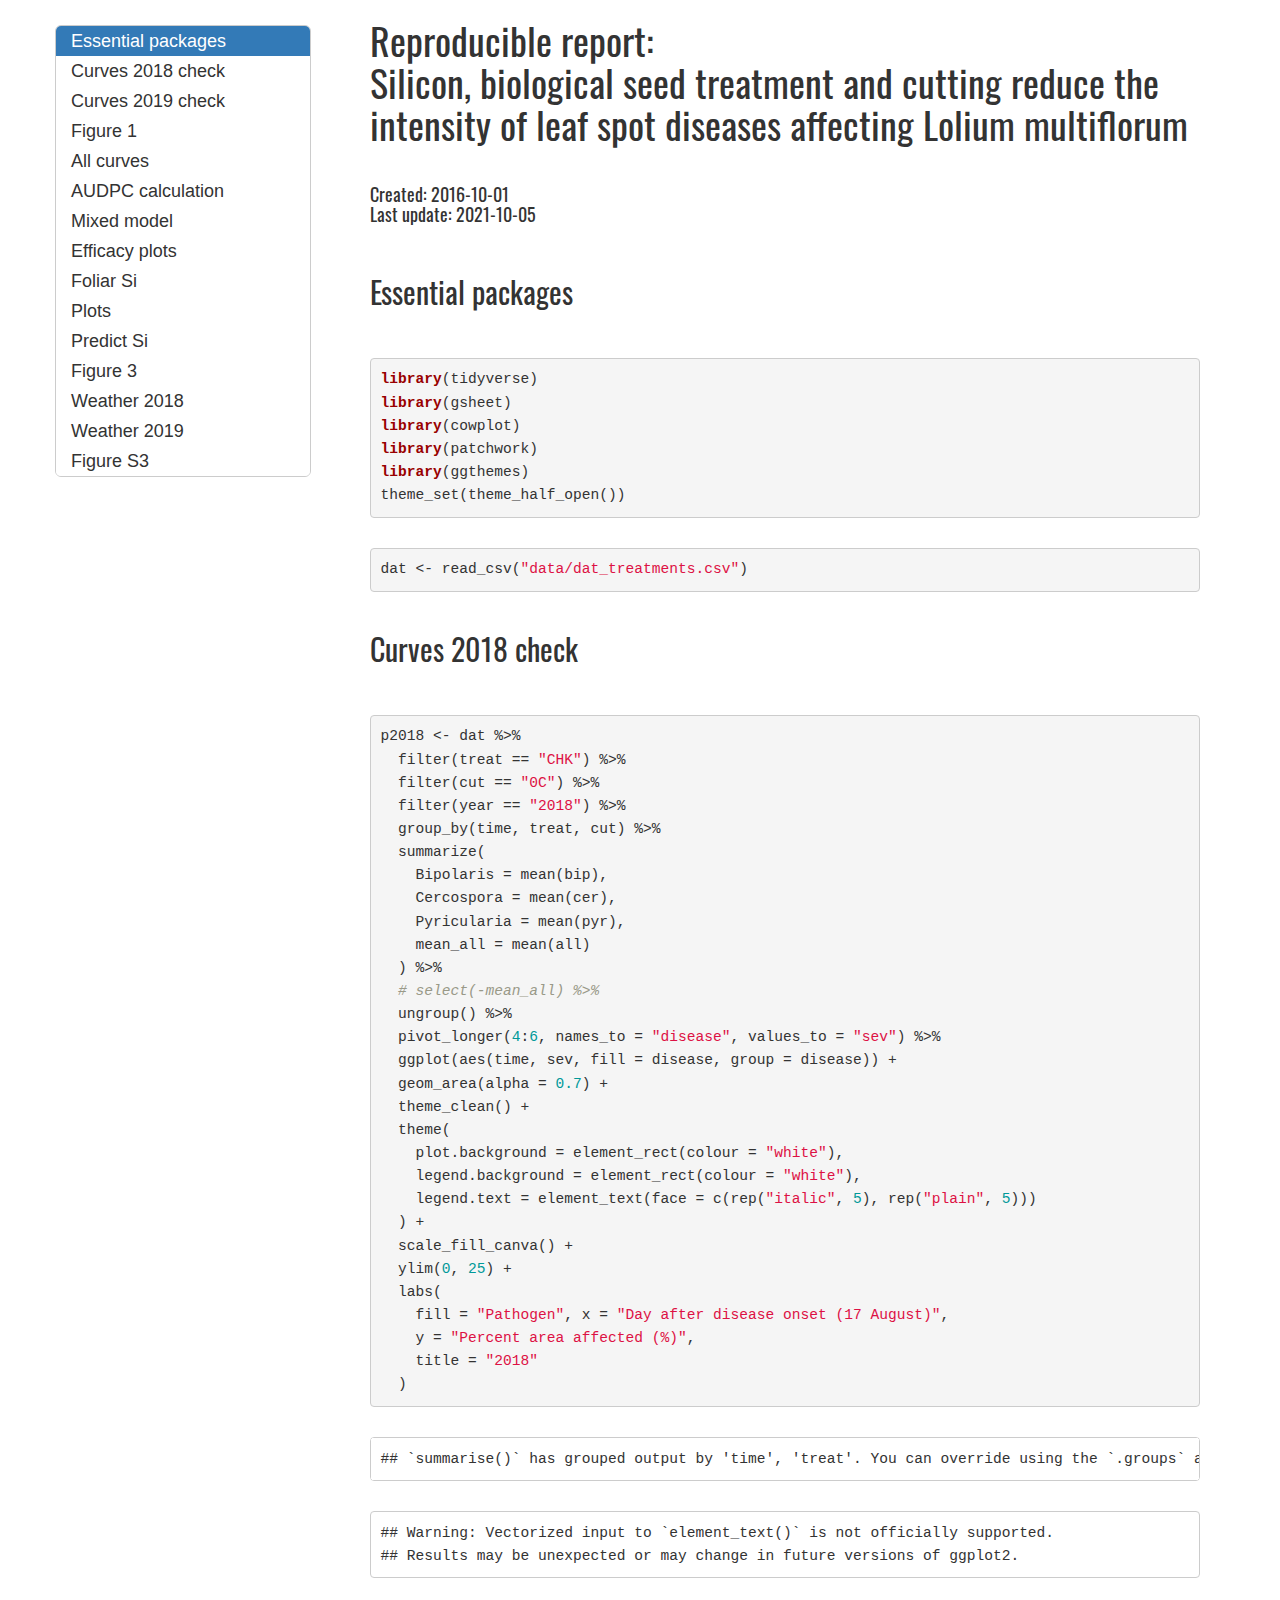
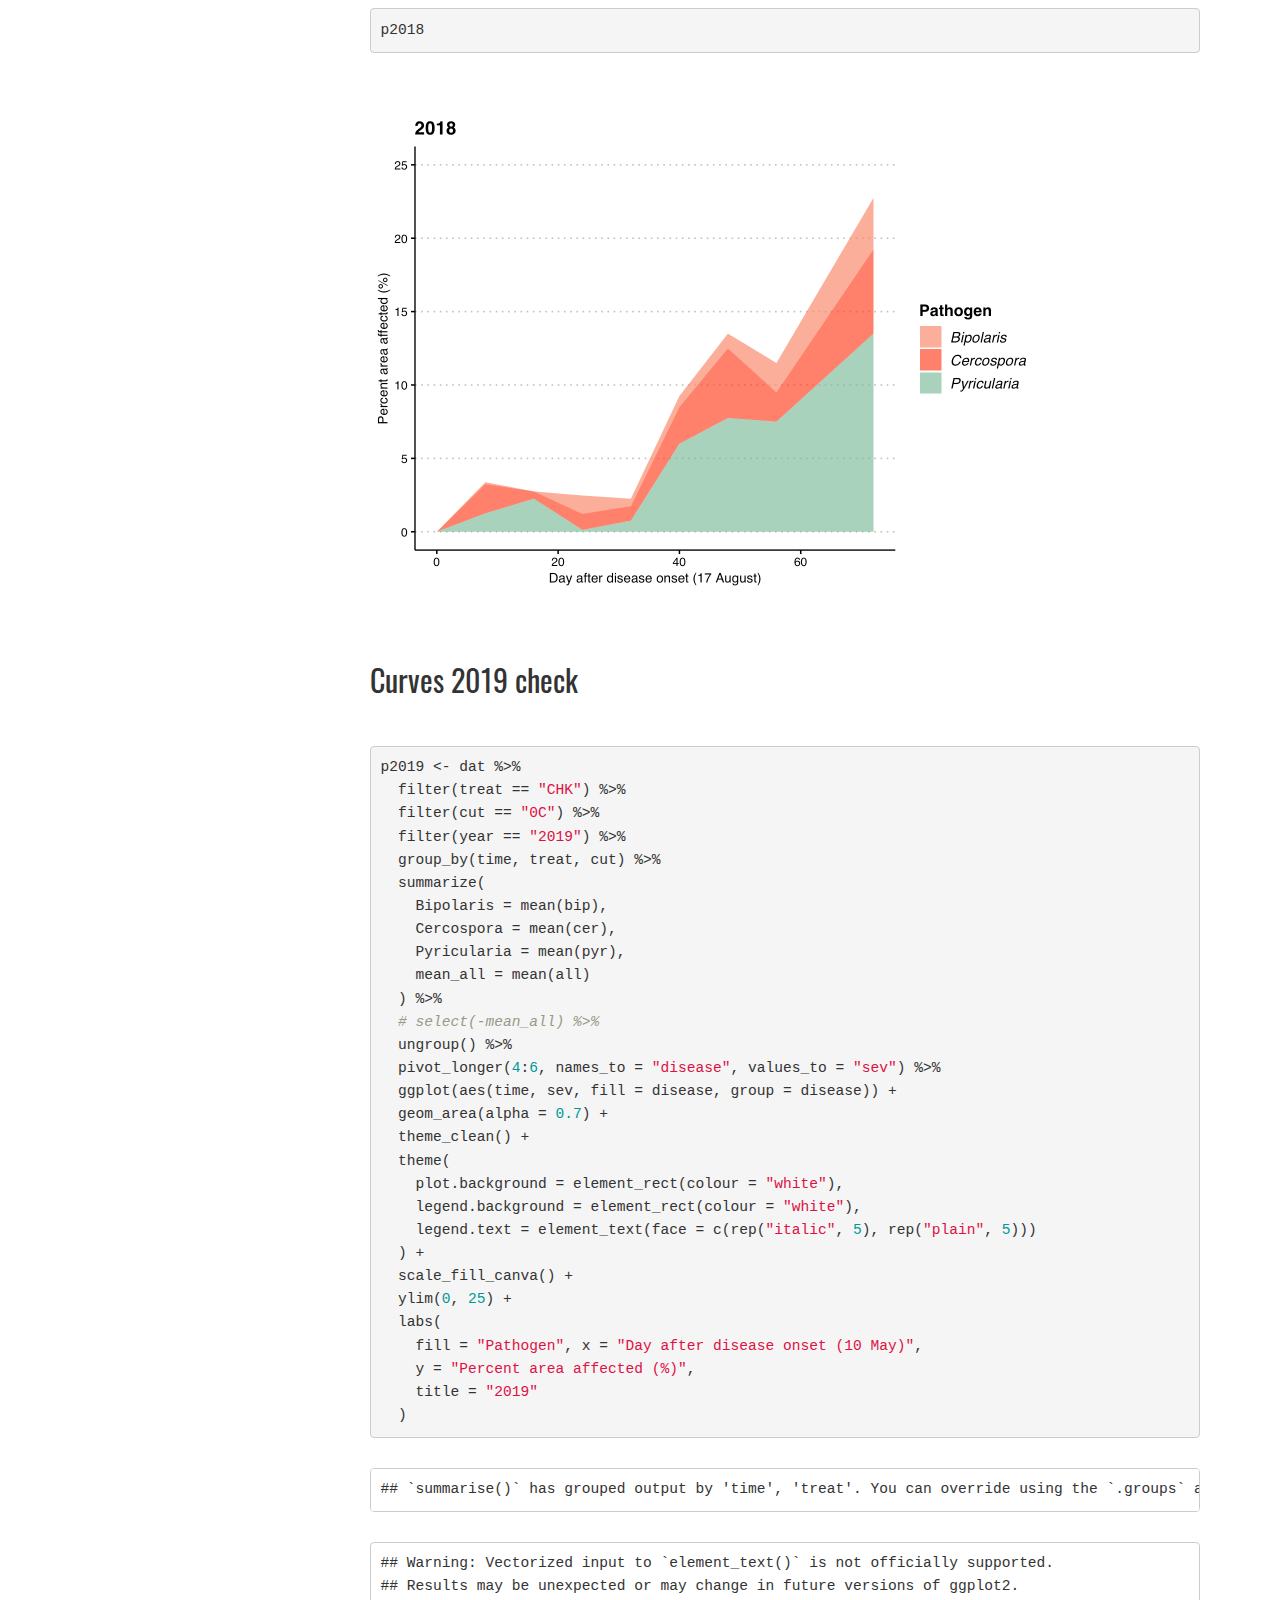
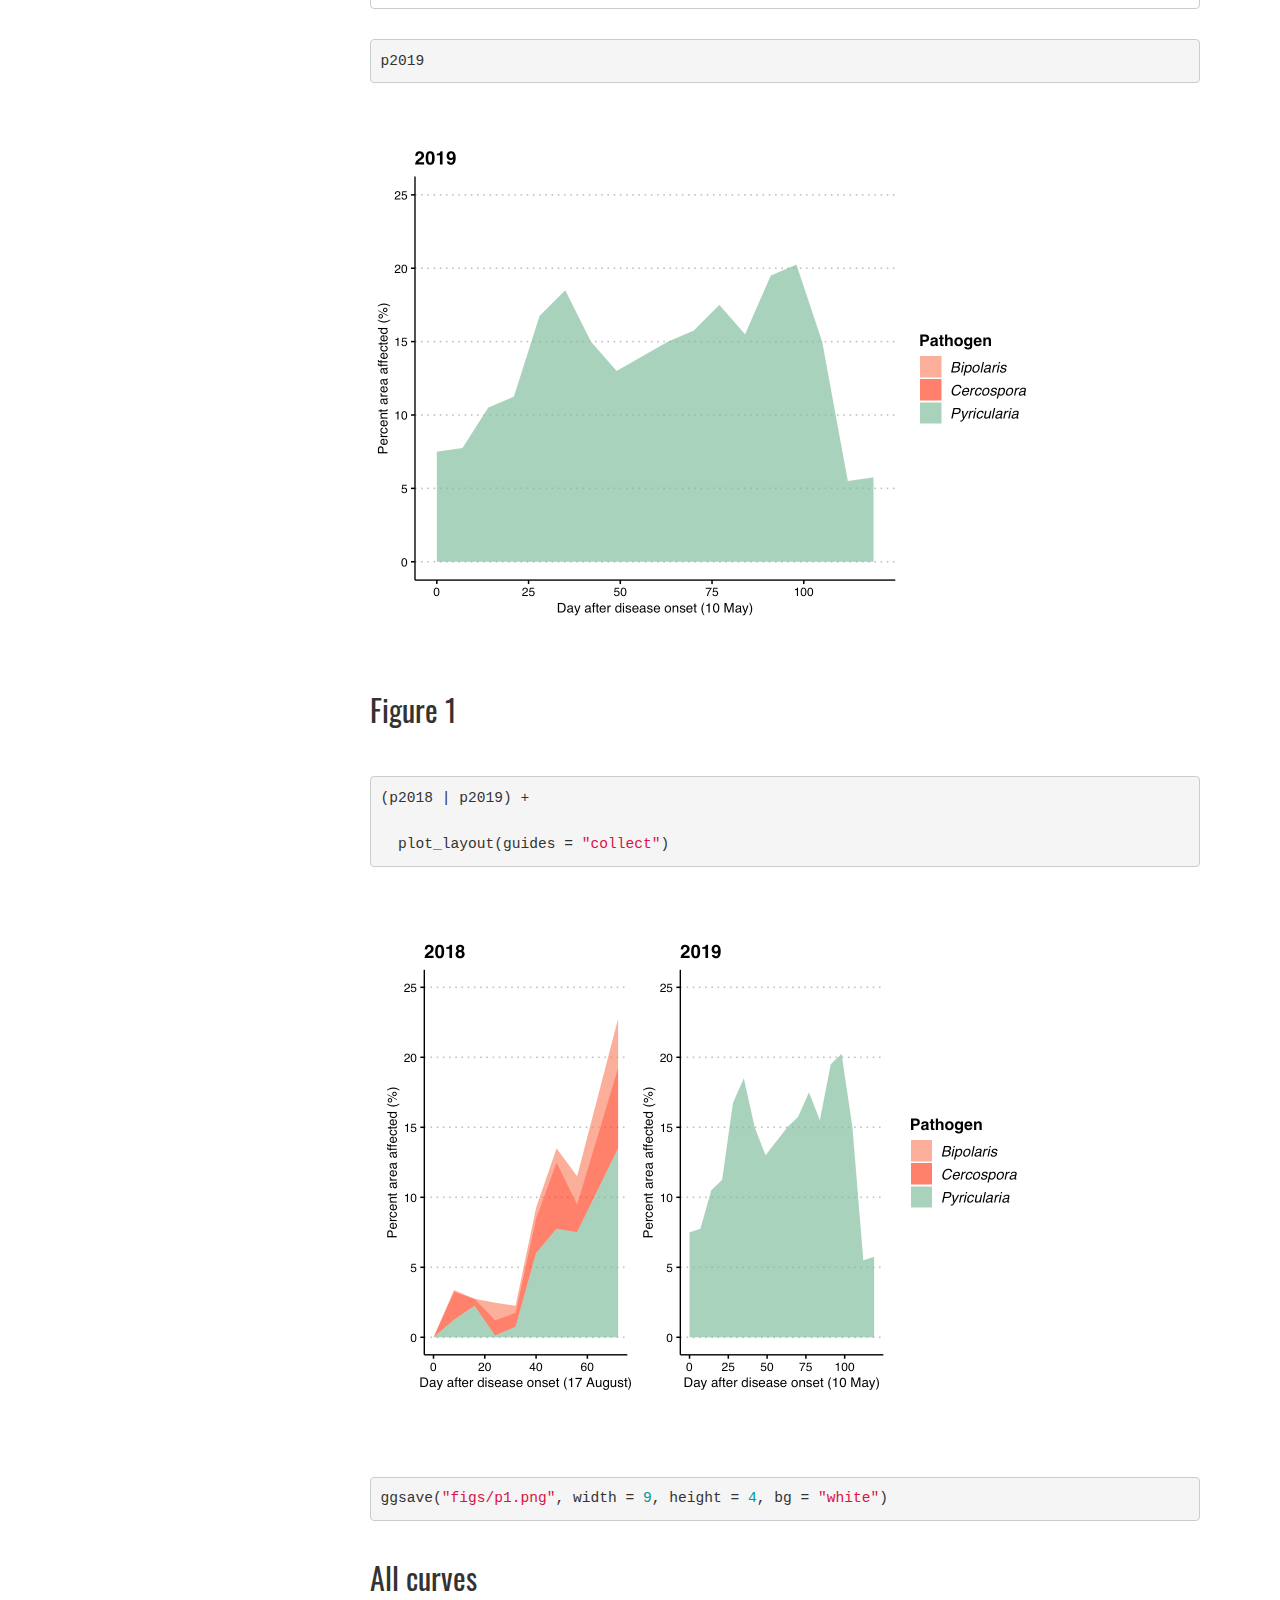
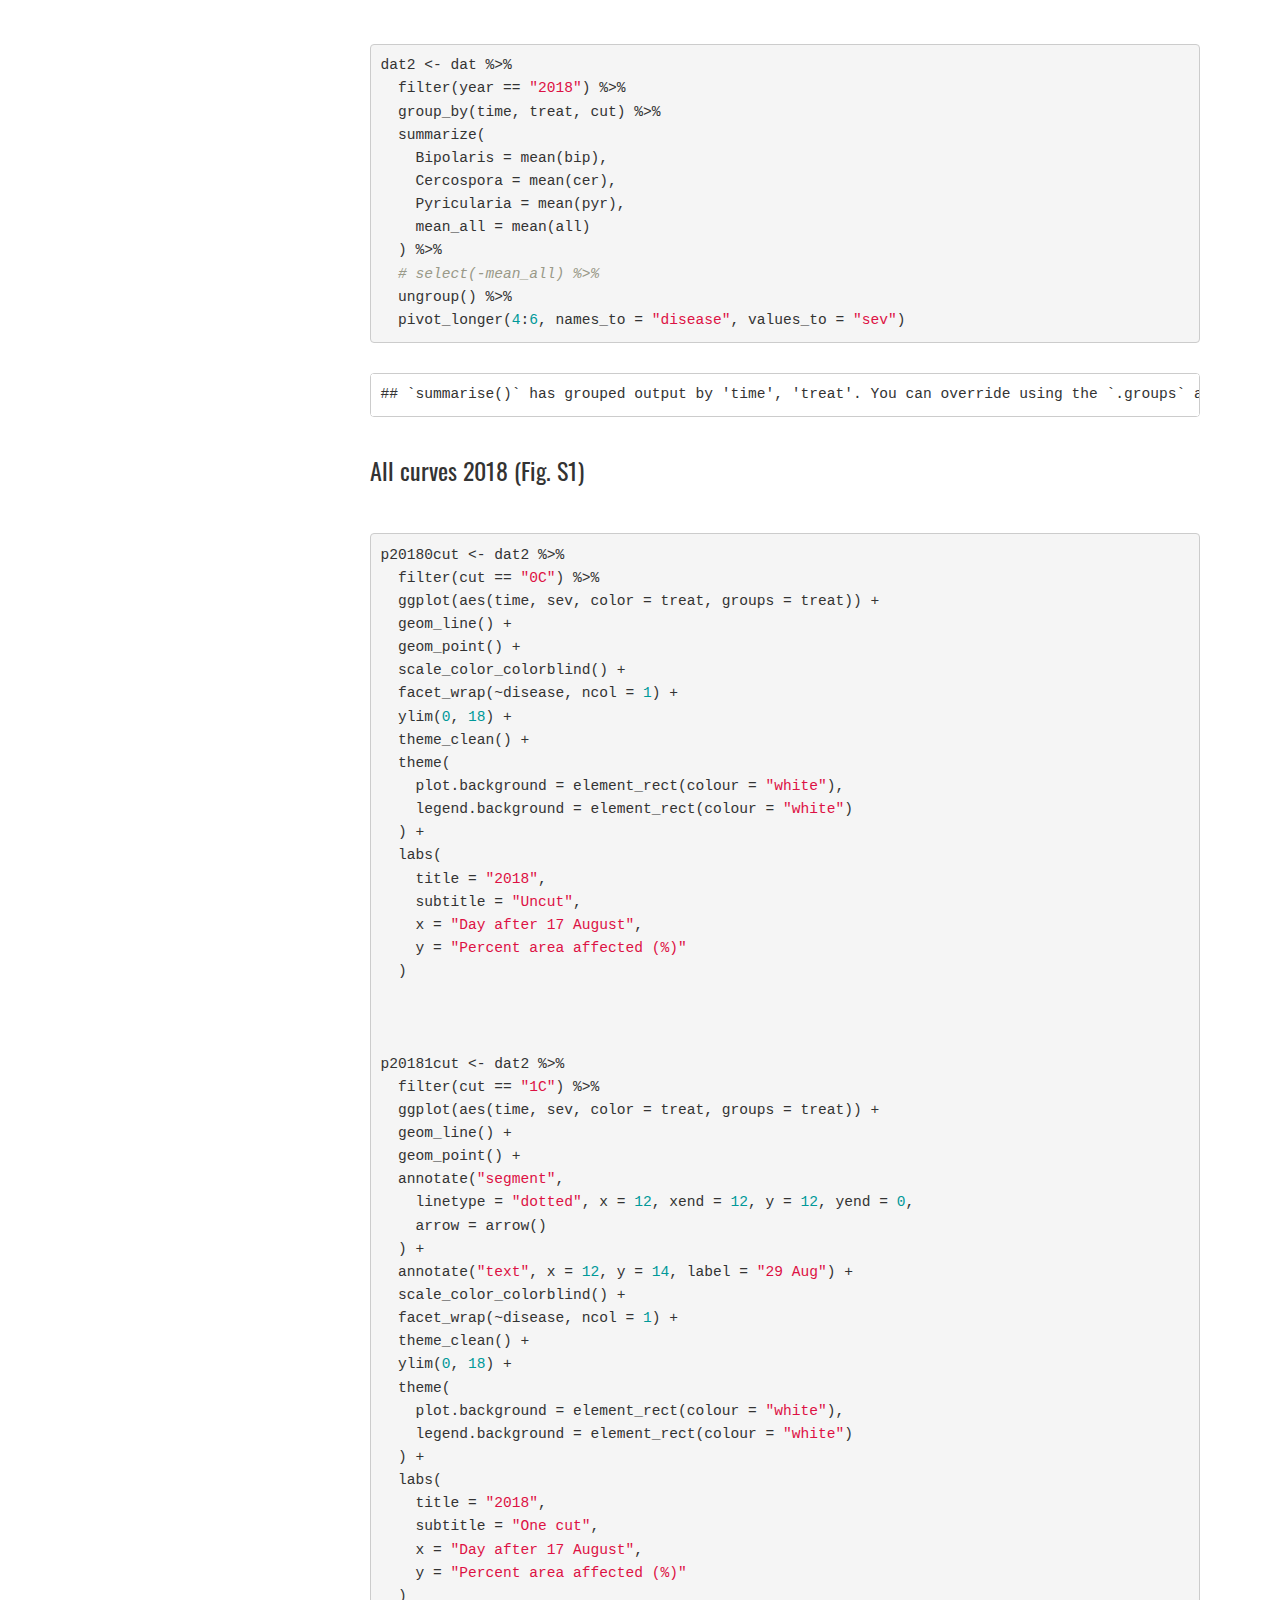
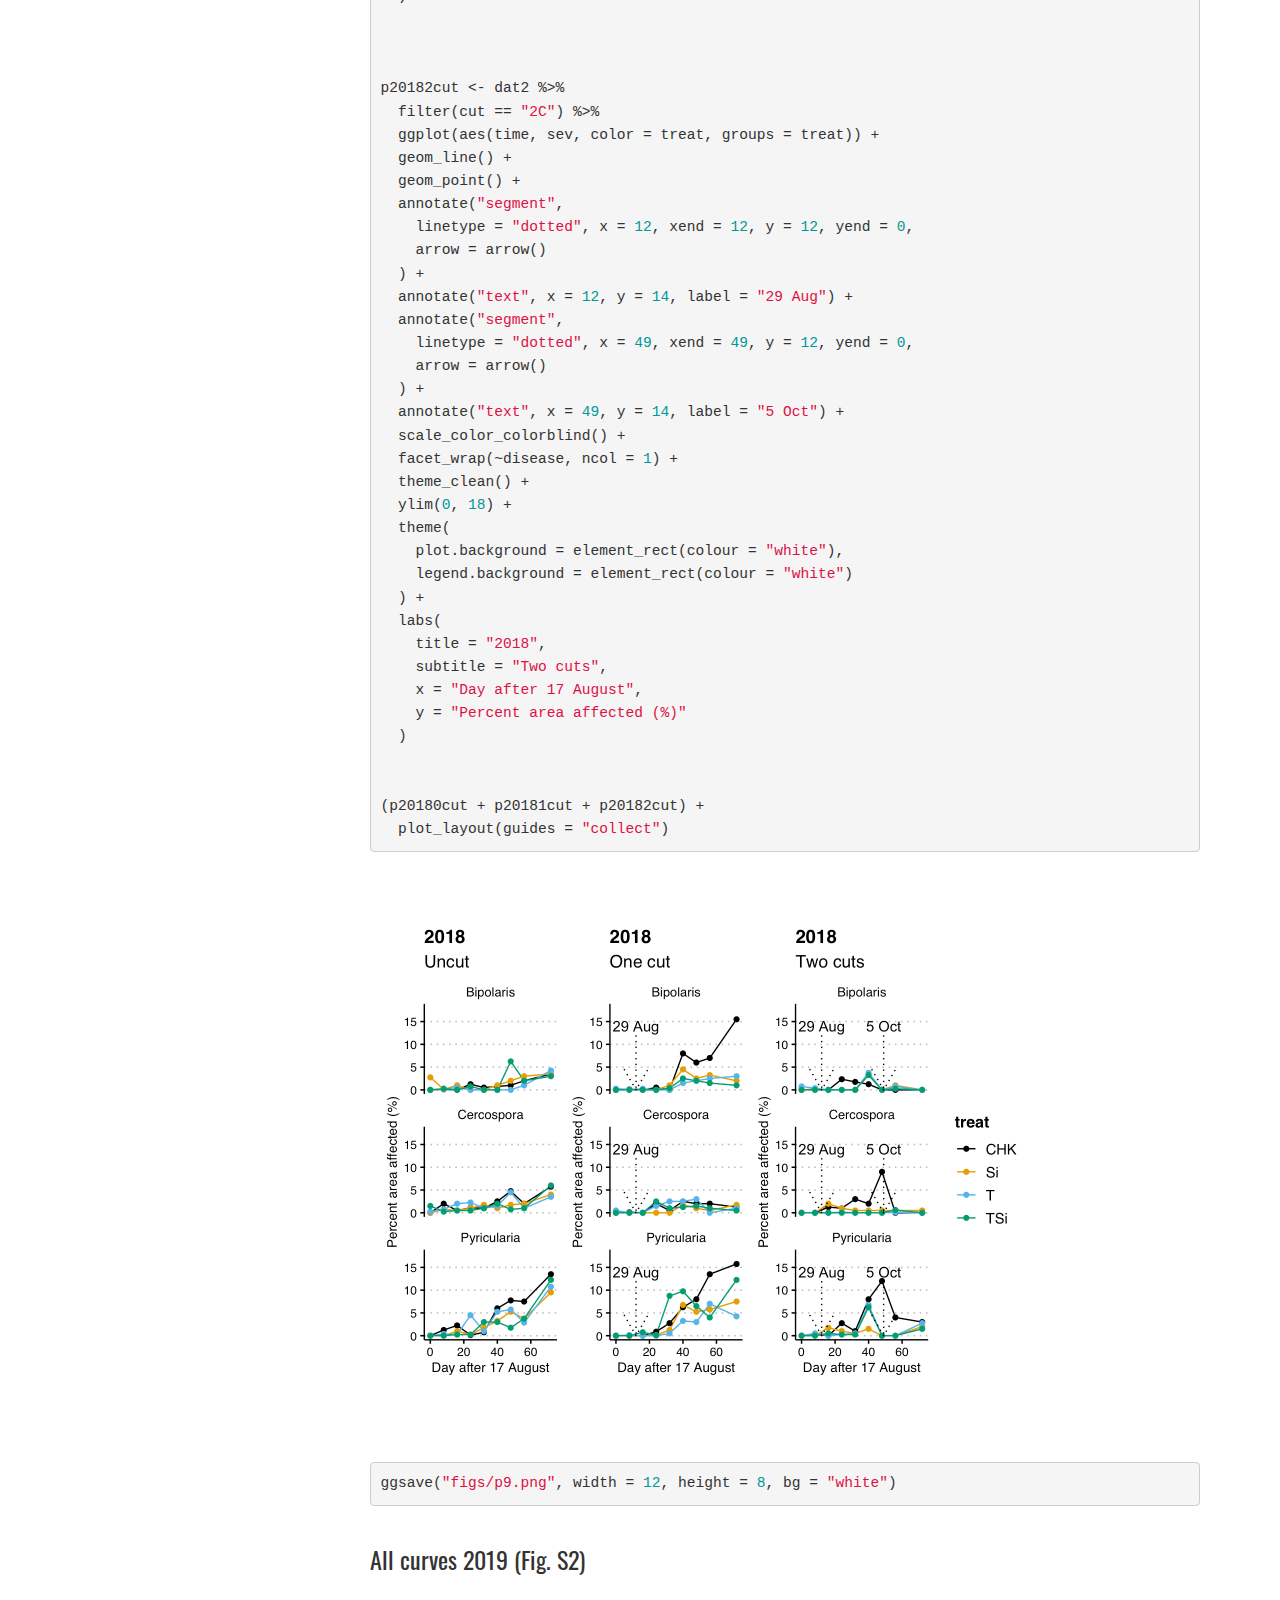
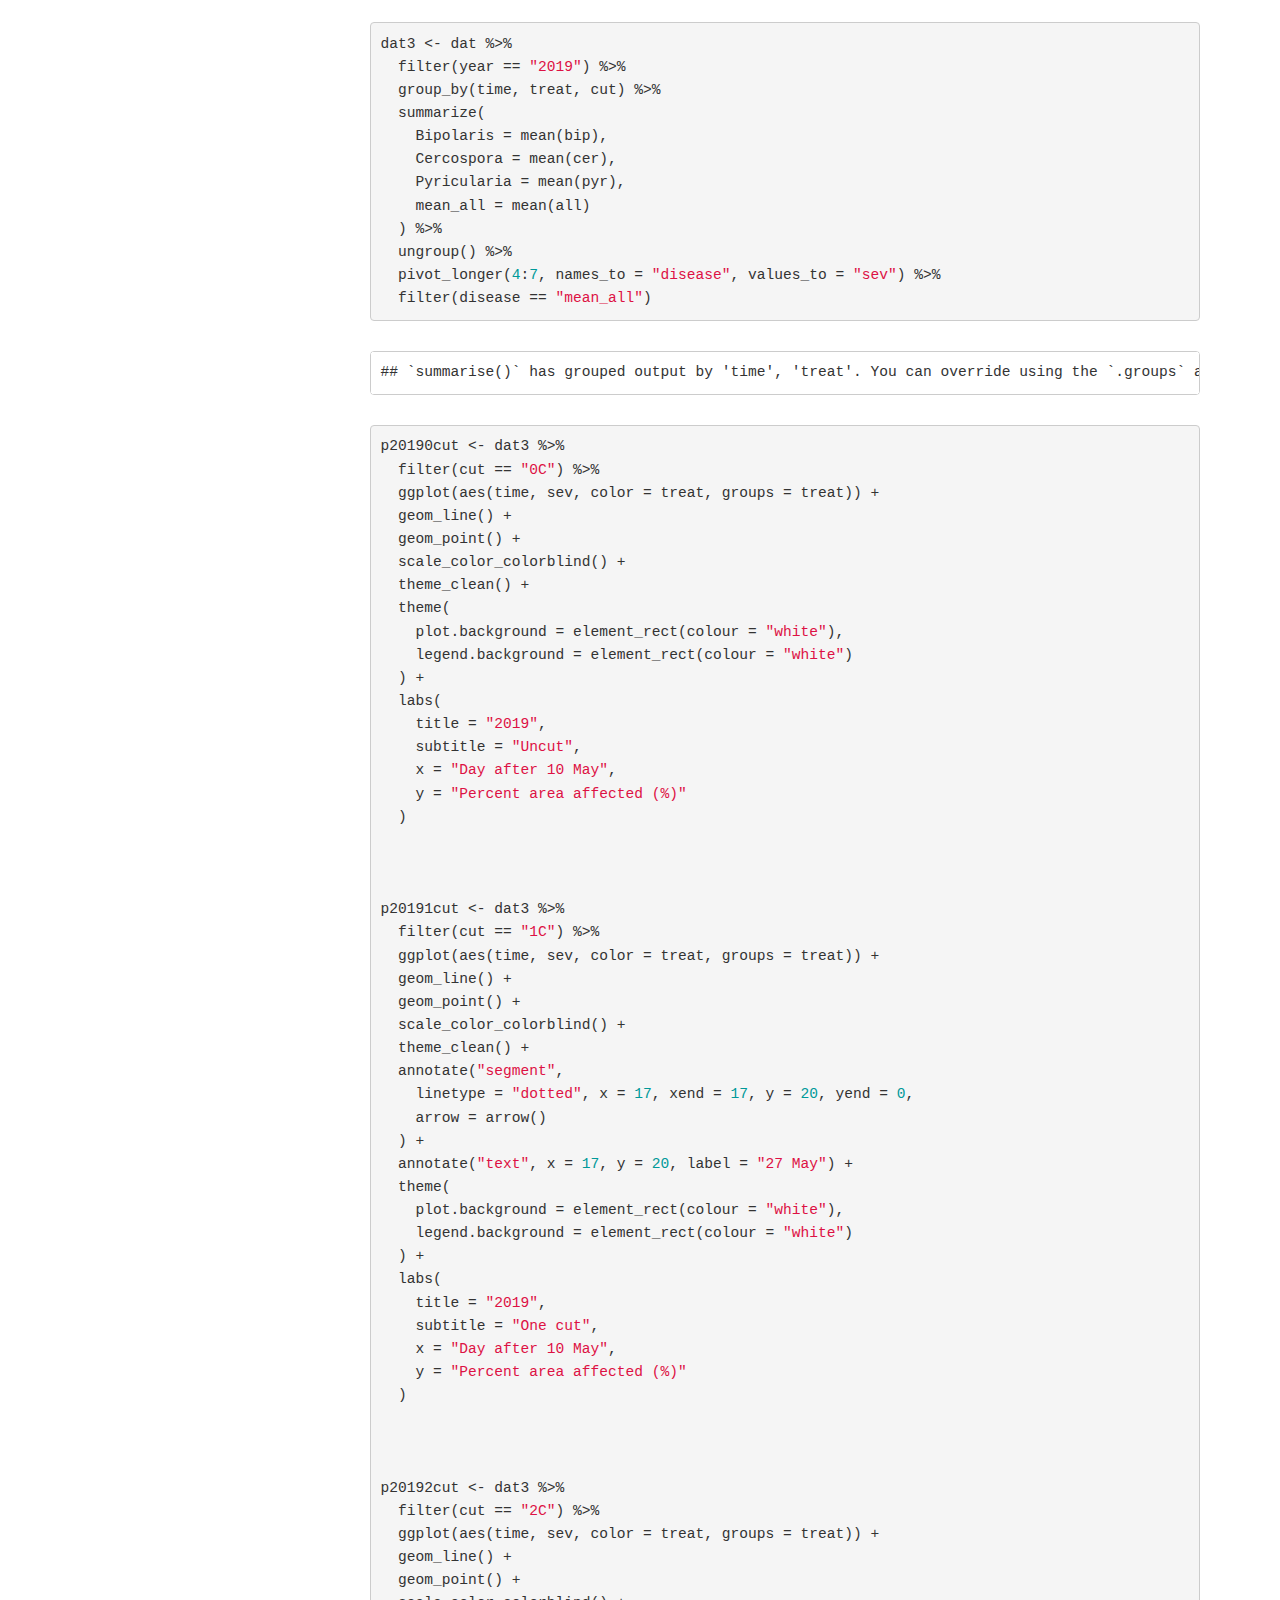
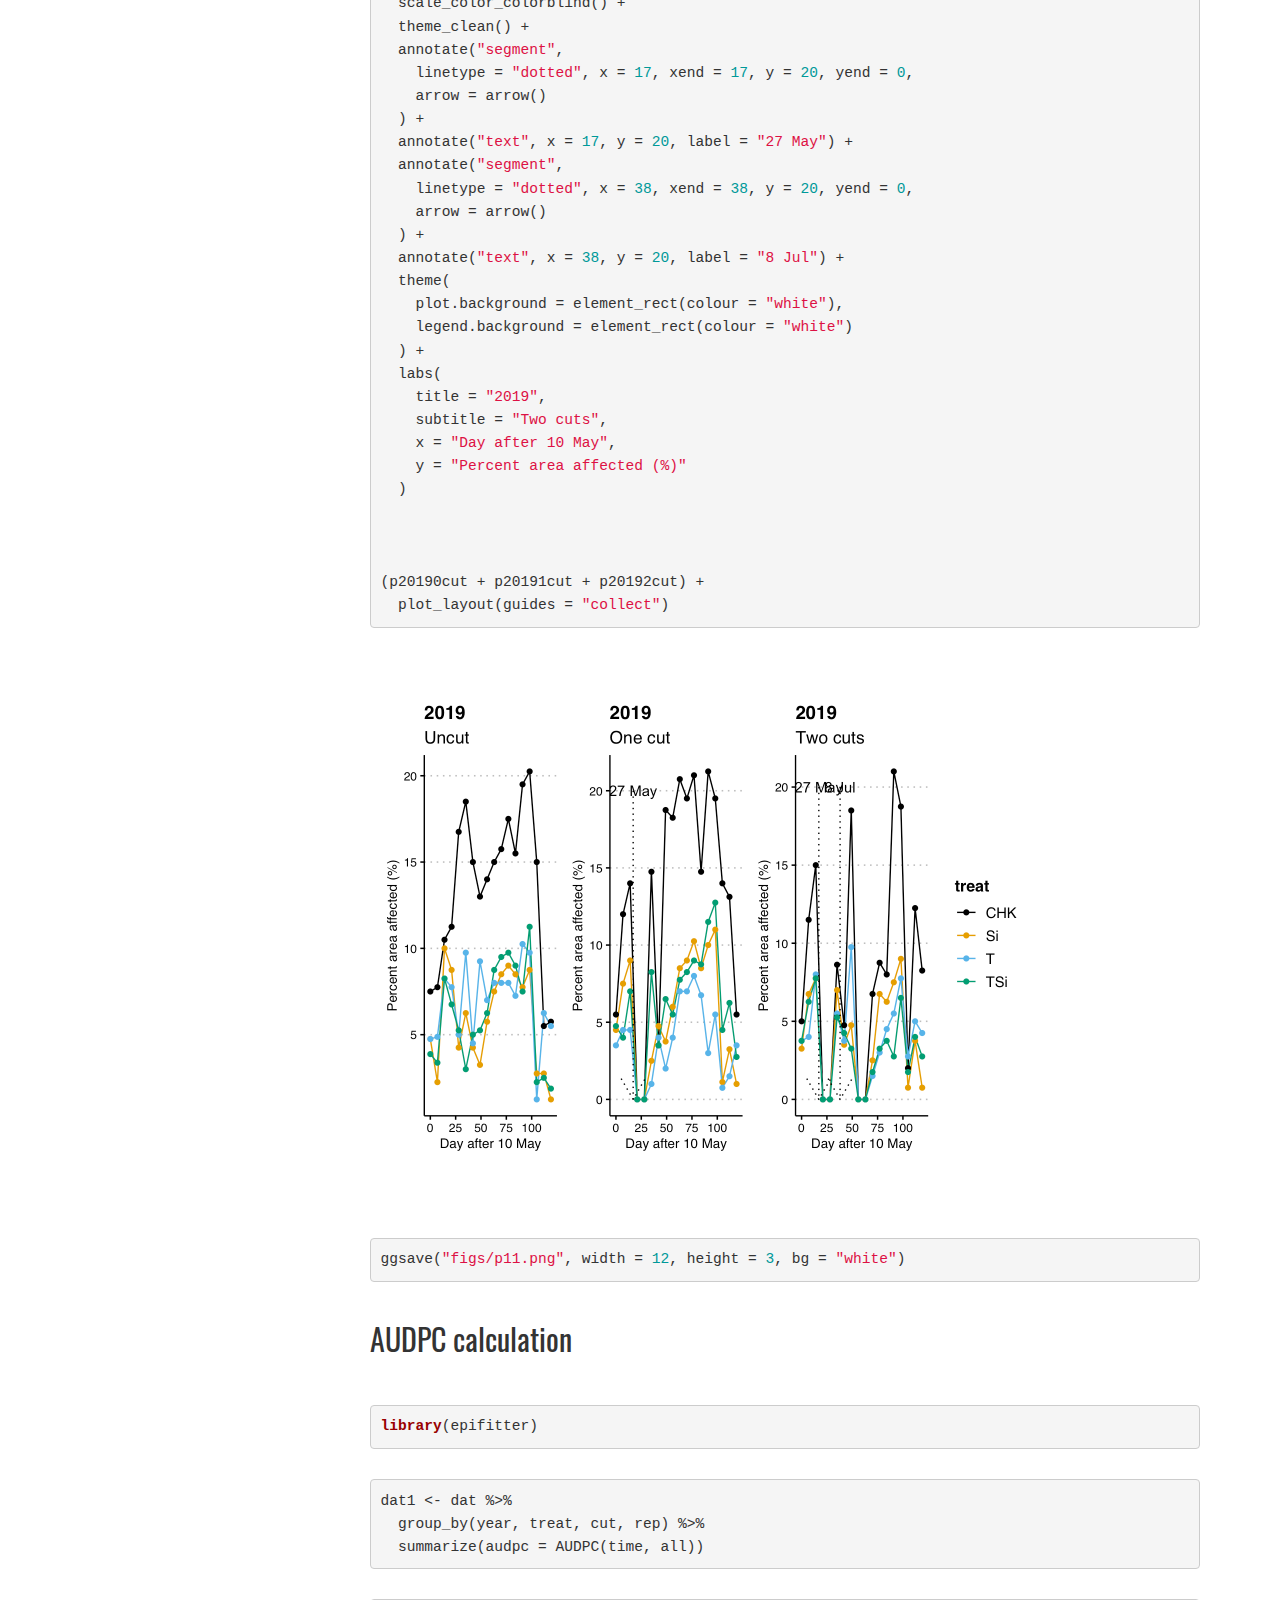
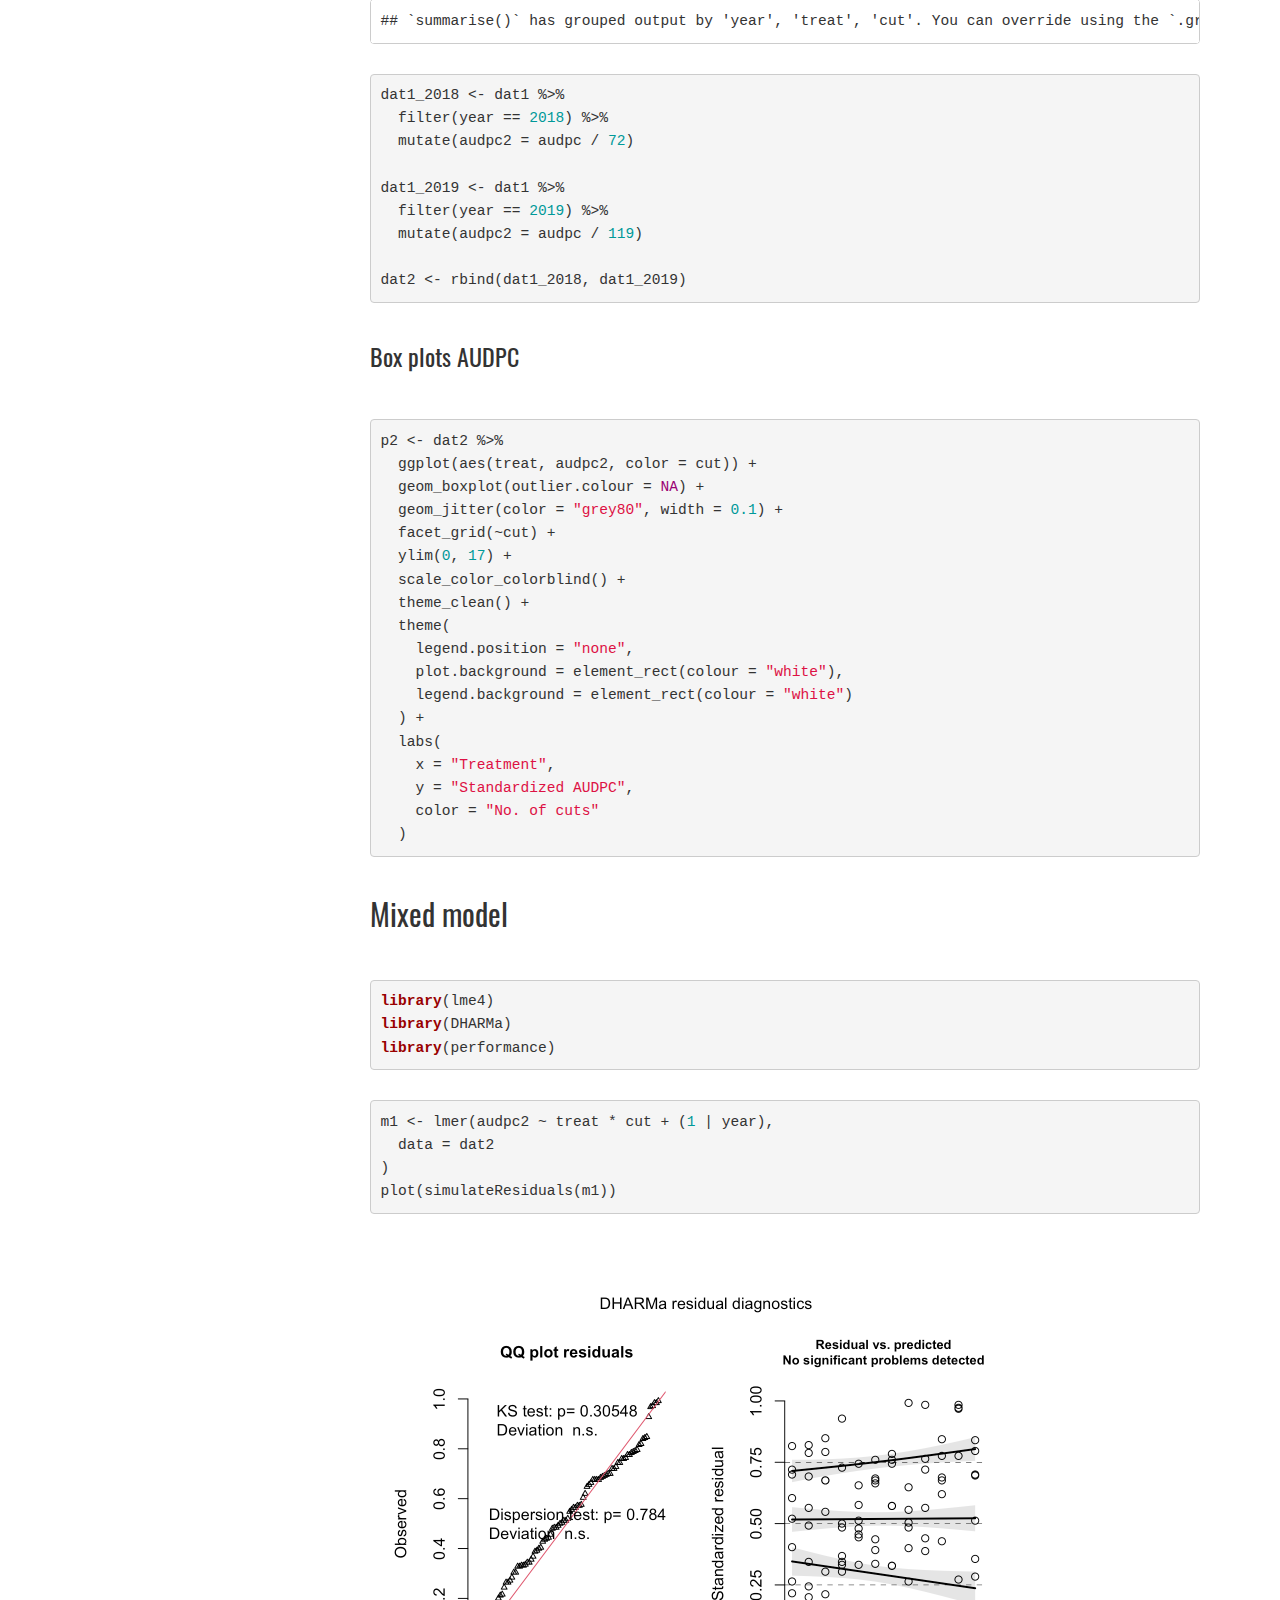
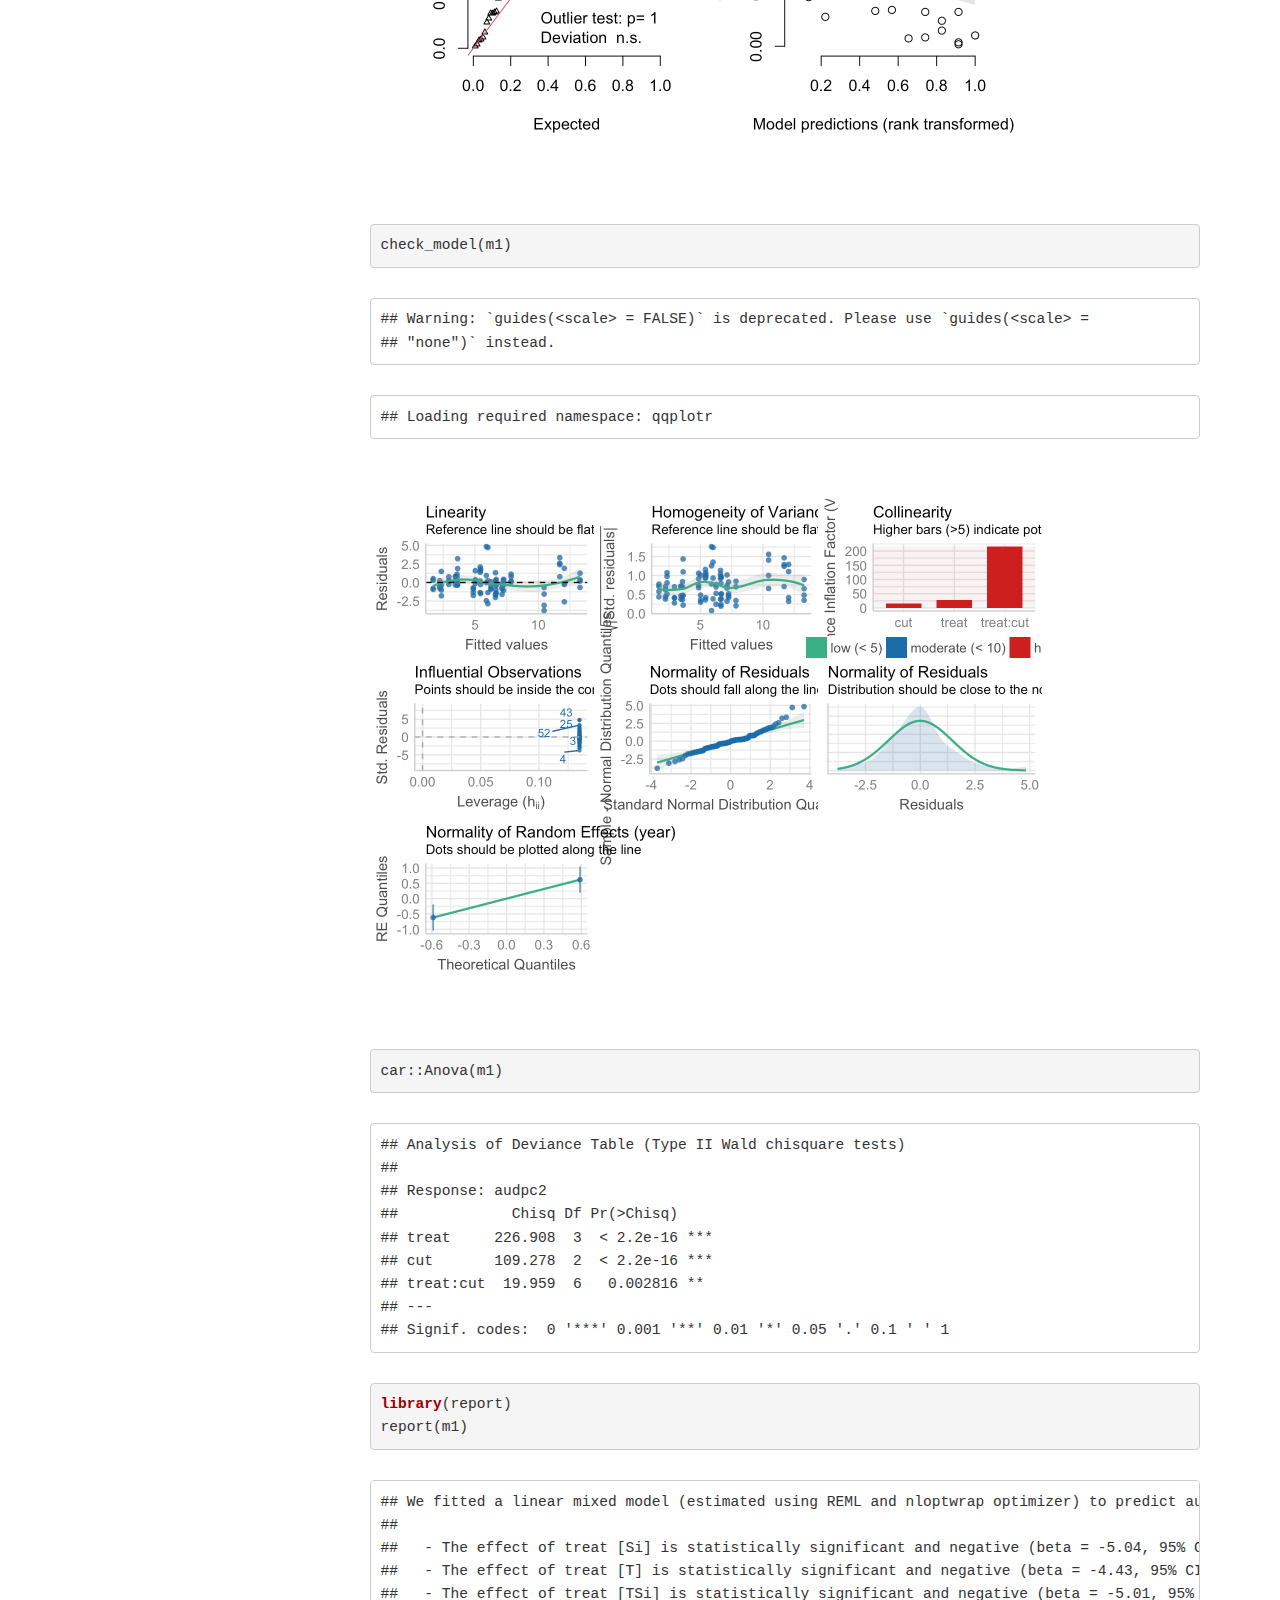
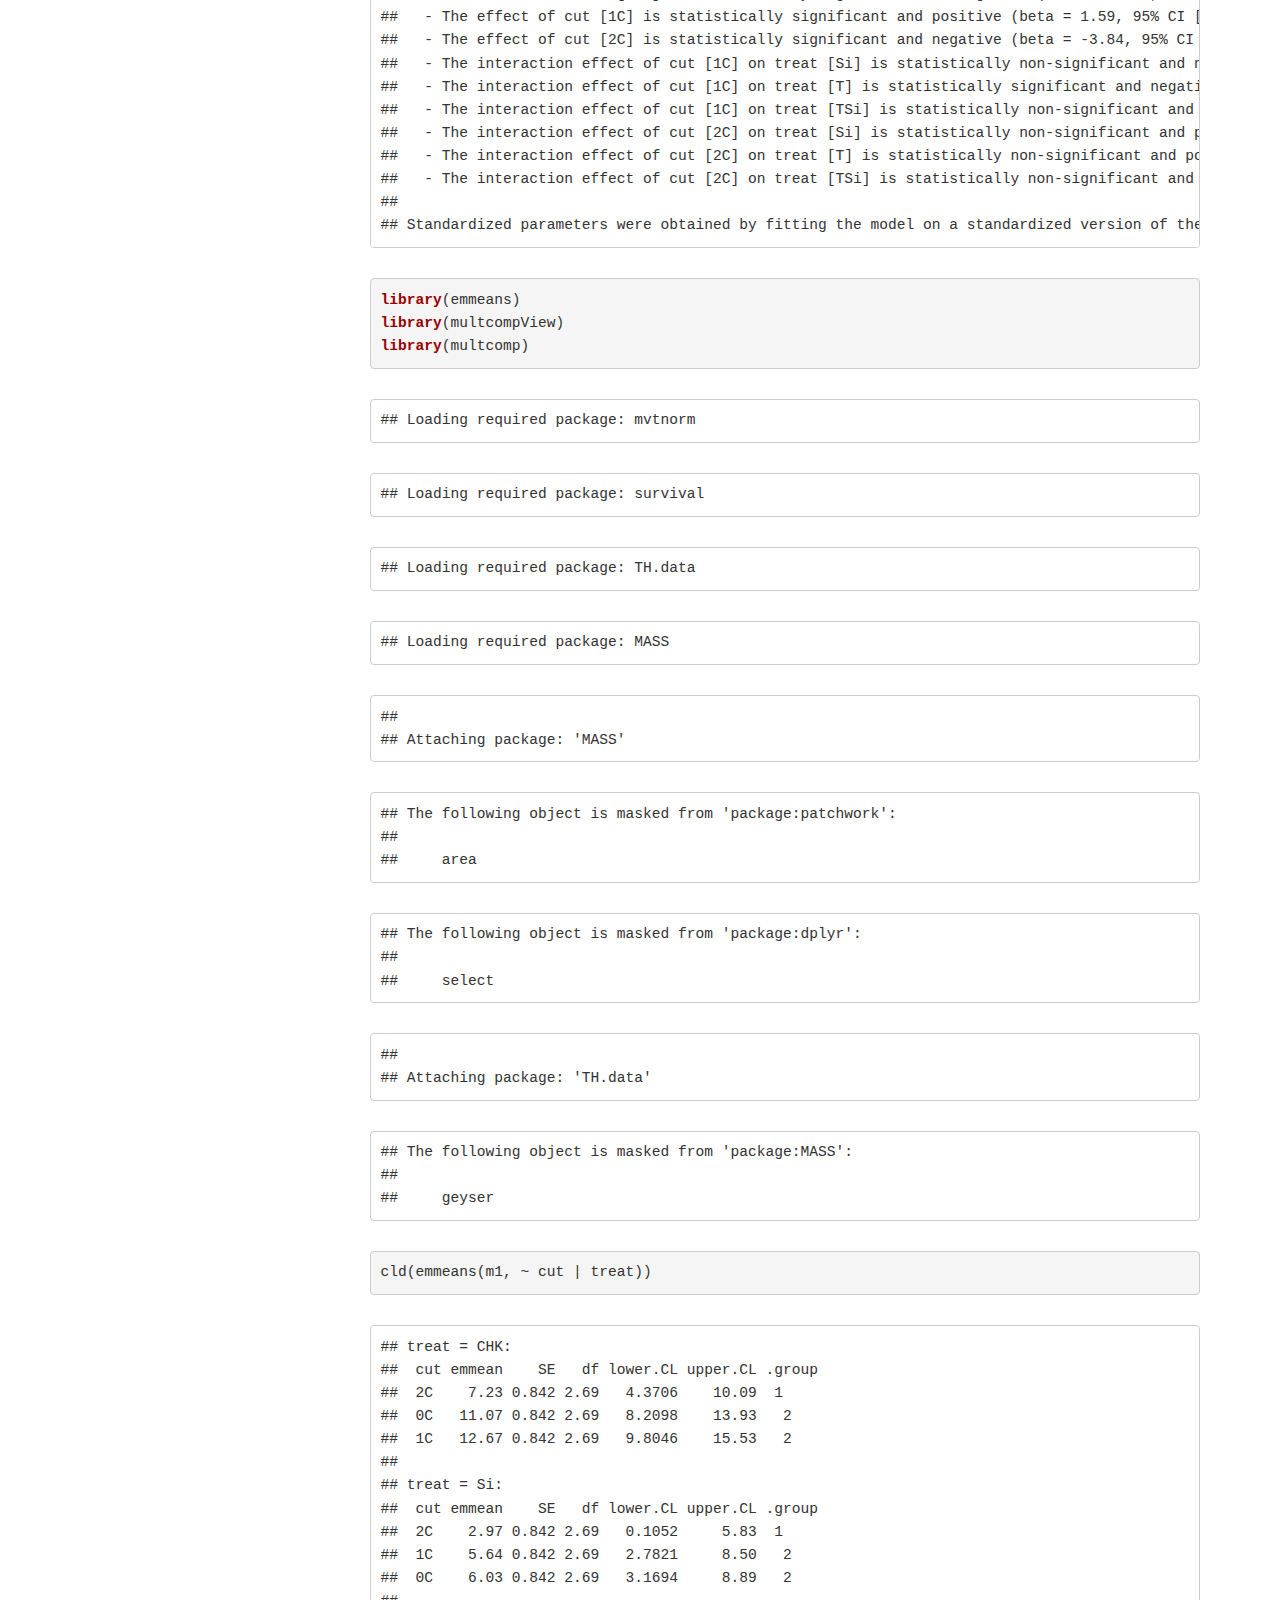
==== index.html @ f1e4acba "rename to index" ====
<!DOCTYPE html>

<html>

<head>

<meta charset="utf-8" />
<meta name="generator" content="pandoc" />
<meta http-equiv="X-UA-Compatible" content="IE=EDGE" />




<title>Reproducible report:   Silicon, biological seed treatment and cutting reduce the intensity of leaf spot diseases affecting Lolium multiflorum</title>

<script src="[data-uri]"></script>
<script src="[data-uri]"></script>
<meta name="viewport" content="width=device-width, initial-scale=1" />
<link href="data:text/css,html%7Bfont%2Dfamily%3Asans%2Dserif%3B%2Dwebkit%2Dtext%2Dsize%2Dadjust%3A100%25%3B%2Dms%2Dtext%2Dsize%2Dadjust%3A100%25%7Dbody%7Bmargin%3A0%7Darticle%2Caside%2Cdetails%2Cfigcaption%2Cfigure%2Cfooter%2Cheader%2Chgroup%2Cmain%2Cmenu%2Cnav%2Csection%2Csummary%7Bdisplay%3Ablock%7Daudio%2Ccanvas%2Cprogress%2Cvideo%7Bdisplay%3Ainline%2Dblock%3Bvertical%2Dalign%3Abaseline%7Daudio%3Anot%28%5Bcontrols%5D%29%7Bdisplay%3Anone%3Bheight%3A0%7D%5Bhidden%5D%2Ctemplate%7Bdisplay%3Anone%7Da%7Bbackground%2Dcolor%3Atransparent%7Da%3Aactive%2Ca%3Ahover%7Boutline%3A0%7Dabbr%5Btitle%5D%7Bborder%2Dbottom%3A1px%20dotted%7Db%2Cstrong%7Bfont%2Dweight%3A700%7Ddfn%7Bfont%2Dstyle%3Aitalic%7Dh1%7Bmargin%3A%2E67em%200%3Bfont%2Dsize%3A2em%7Dmark%7Bcolor%3A%23000%3Bbackground%3A%23ff0%7Dsmall%7Bfont%2Dsize%3A80%25%7Dsub%2Csup%7Bposition%3Arelative%3Bfont%2Dsize%3A75%25%3Bline%2Dheight%3A0%3Bvertical%2Dalign%3Abaseline%7Dsup%7Btop%3A%2D%2E5em%7Dsub%7Bbottom%3A%2D%2E25em%7Dimg%7Bborder%3A0%7Dsvg%3Anot%28%3Aroot%29%7Boverflow%3Ahidden%7Dfigure%7Bmargin%3A1em%2040px%7Dhr%7Bheight%3A0%3B%2Dwebkit%2Dbox%2Dsizing%3Acontent%2Dbox%3B%2Dmoz%2Dbox%2Dsizing%3Acontent%2Dbox%3Bbox%2Dsizing%3Acontent%2Dbox%7Dpre%7Boverflow%3Aauto%7Dcode%2Ckbd%2Cpre%2Csamp%7Bfont%2Dfamily%3Amonospace%2Cmonospace%3Bfont%2Dsize%3A1em%7Dbutton%2Cinput%2Coptgroup%2Cselect%2Ctextarea%7Bmargin%3A0%3Bfont%3Ainherit%3Bcolor%3Ainherit%7Dbutton%7Boverflow%3Avisible%7Dbutton%2Cselect%7Btext%2Dtransform%3Anone%7Dbutton%2Chtml%20input%5Btype%3Dbutton%5D%2Cinput%5Btype%3Dreset%5D%2Cinput%5Btype%3Dsubmit%5D%7B%2Dwebkit%2Dappearance%3Abutton%3Bcursor%3Apointer%7Dbutton%5Bdisabled%5D%2Chtml%20input%5Bdisabled%5D%7Bcursor%3Adefault%7Dbutton%3A%3A%2Dmoz%2Dfocus%2Dinner%2Cinput%3A%3A%2Dmoz%2Dfocus%2Dinner%7Bpadding%3A0%3Bborder%3A0%7Dinput%7Bline%2Dheight%3Anormal%7Dinput%5Btype%3Dcheckbox%5D%2Cinput%5Btype%3Dradio%5D%7B%2Dwebkit%2Dbox%2Dsizing%3Aborder%2Dbox%3B%2Dmoz%2Dbox%2Dsizing%3Aborder%2Dbox%3Bbox%2Dsizing%3Aborder%2Dbox%3Bpadding%3A0%7Dinput%5Btype%3Dnumber%5D%3A%3A%2Dwebkit%2Dinner%2Dspin%2Dbutton%2Cinput%5Btype%3Dnumber%5D%3A%3A%2Dwebkit%2Douter%2Dspin%2Dbutton%7Bheight%3Aauto%7Dinput%5Btype%3Dsearch%5D%7B%2Dwebkit%2Dbox%2Dsizing%3Acontent%2Dbox%3B%2Dmoz%2Dbox%2Dsizing%3Acontent%2Dbox%3Bbox%2Dsizing%3Acontent%2Dbox%3B%2Dwebkit%2Dappearance%3Atextfield%7Dinput%5Btype%3Dsearch%5D%3A%3A%2Dwebkit%2Dsearch%2Dcancel%2Dbutton%2Cinput%5Btype%3Dsearch%5D%3A%3A%2Dwebkit%2Dsearch%2Ddecoration%7B%2Dwebkit%2Dappearance%3Anone%7Dfieldset%7Bpadding%3A%2E35em%20%2E625em%20%2E75em%3Bmargin%3A0%202px%3Bborder%3A1px%20solid%20silver%7Dlegend%7Bpadding%3A0%3Bborder%3A0%7Dtextarea%7Boverflow%3Aauto%7Doptgroup%7Bfont%2Dweight%3A700%7Dtable%7Bborder%2Dspacing%3A0%3Bborder%2Dcollapse%3Acollapse%7Dtd%2Cth%7Bpadding%3A0%7D%40media%20print%7B%2A%2C%3Aafter%2C%3Abefore%7Bcolor%3A%23000%21important%3Btext%2Dshadow%3Anone%21important%3Bbackground%3A0%200%21important%3B%2Dwebkit%2Dbox%2Dshadow%3Anone%21important%3Bbox%2Dshadow%3Anone%21important%7Da%2Ca%3Avisited%7Btext%2Ddecoration%3Aunderline%7Da%5Bhref%5D%3Aafter%7Bcontent%3A%22%20%28%22%20attr%28href%29%20%22%29%22%7Dabbr%5Btitle%5D%3Aafter%7Bcontent%3A%22%20%28%22%20attr%28title%29%20%22%29%22%7Da%5Bhref%5E%3D%22javascript%3A%22%5D%3Aafter%2Ca%5Bhref%5E%3D%22%23%22%5D%3Aafter%7Bcontent%3A%22%22%7Dblockquote%2Cpre%7Bborder%3A1px%20solid%20%23999%3Bpage%2Dbreak%2Dinside%3Aavoid%7Dthead%7Bdisplay%3Atable%2Dheader%2Dgroup%7Dimg%2Ctr%7Bpage%2Dbreak%2Dinside%3Aavoid%7Dimg%7Bmax%2Dwidth%3A100%25%21important%7Dh2%2Ch3%2Cp%7Borphans%3A3%3Bwidows%3A3%7Dh2%2Ch3%7Bpage%2Dbreak%2Dafter%3Aavoid%7D%2Enavbar%7Bdisplay%3Anone%7D%2Ebtn%3E%2Ecaret%2C%2Edropup%3E%2Ebtn%3E%2Ecaret%7Bborder%2Dtop%2Dcolor%3A%23000%21important%7D%2Elabel%7Bborder%3A1px%20solid%20%23000%7D%2Etable%7Bborder%2Dcollapse%3Acollapse%21important%7D%2Etable%20td%2C%2Etable%20th%7Bbackground%2Dcolor%3A%23fff%21important%7D%2Etable%2Dbordered%20td%2C%2Etable%2Dbordered%20th%7Bborder%3A1px%20solid%20%23ddd%21important%7D%7D%40font%2Dface%7Bfont%2Dfamily%3A%27Glyphicons%20Halflings%27%3Bsrc%3Aurl%28data%3Aapplication%2Fvnd%2Ems%2Dfontobject%3Bbase64%2Cn04AAEFNAAACAAIABAAAAAAABQAAAAAAAAABAJABAAAEAExQAAAAAAAAAAIAAAAAAAAAAAEAAAAAAAAAJxJ%[base64]%2FSEdmjKHUbyow8ATBE40IvWA3vTu8LiABDQ%2BpexwUMcm1SMnNryctQSiI1K5ZnbOlXKmnVV5YvRe6RnNMFNCOs1KNVpn6yZhCJkRtVRNzEufeIq7HgSrcx4S8h%2Fv4vnrrKc6oCNxmSk2uKlZQHBii6iKFoH0746ThvkO1kJHlxjrkxs%2BLWORaDQBEtiYJIR5IB9Bi1UyL4Rmr0BNigNkMzlKQmnofBHviqVzUxwdMb3NdCn69hy%2BpRYVKGVS%2F1tnsqv4LL7wCCPZZAZPT4aCShHjHJVNuXbmMrY5LeQaGnvAkXlVrJgKRAUdFjrWEah9XebPeQMj7KS7DIBAFt8ycgC5PLGUOHSE3ErGZCiViNLL5ZARfywnCoZaKQCu6NuFX42AEeKtKUGnr%2FCm2Cy8tpFhBPMW5Fxi4Qm4TkDWh4IWFDClhU2hRWosUWqcKLlgyXB%2BlSHaWaHiWlBAR8SeSgSPCQxdVQgzUixWKSTrIQEbU94viDctkvX%2BVSjJuUmV8L4CXShI11esnp0pjWNZIyxKHS4wVQ2ime1P4RnhvGw0aDN1OLAXGERsB7buFpFGGBAre4QEQR0HOIO5oYH305G%2BKspT%2FFupEGGafCCwxSe6ZUa%2B073rXHnNdVXE6eWvibUS27XtRzkH838mYLMBmYysZTM0EM3A1fbpCBYFccN1B%2FEnCYu%2FTgCGmr7bMh8GfYL%2BBfcLvB0gRagC09w9elfldaIy%2FhNCBLRgBgtCC7jAF63wLSMAfbfAlEggYU0bUA7ACCJmTDpEmJtI78w4%2FBO7dN7JR7J7ZvbYaUbaILSQsRBiF3HGk5fEg6p9unwLvn98r%2BvnsV%2B372uf1xBLq4qU%2F45fTuqaAP%2BpssmCCCTF0mhEow8ZXZOS8D7Q85JsxZ%2BAzok7B7O%2Ff6J8AzYBySZQB%2FQHYUSA%2BEeQhEWiS6AIQzgcsDiER4MjgMBAWDV4AgQ3g1eBgIdweCQmCjJEMkJ%2BPKRWyFHHmg1Wi%2F6xzUgA0LREoKJChwnQa9B%2B5RQZRB3IlBlkAnxyQNaANwHMowzlYSMCBgnbpzvqpl0iTJNCQidDI9ZrSYNIRBhHtUa5YHMHxyGEik9hDE0AKj72AbTCaxtHPUaKZdAZSnQTyjGqGLsmBStCejApUhg4uBMU6mATujEl%2BKdDPbI6Ag4vLr%2BhjY6lbjBeoLKnZl0UZgRX8gTySOeynZVz1wOq7e1hFGYIq%2BMhrGxDLak0PrwYzSXtcuyhXEhwOYofiW%2BEcI%2Fjw8P6IY6ed%2BetAbuqKp5QIapT77LnAe505lMuqL79a0ut4rWexzFttsOsLDy7zvtQzcq3U1qabe7tB0wHWVXji%2BzDbo8x8HyIRUbXnwUcklFv51fvTymiV%2BMXLSmGH9d9%2BaXpD5X6lao41anWGig7IwIdnoBY2ht%2FpO9mClLo4NdXHAsefqWUKlXJkbqPOFhMoR4aiA1BXqhRNbB2Xwi%2B7u%2FjpAoOpKJ0UX24EsrzMfHXViakCNcKjBxuQX8BO0ZqjJ3xXzf%2B61t2VXOSgJ8xu65QKgtN6FibPmPYsXbJRHHqbgATcSZxBqGiDiU4NNNsYBsKD0MIP%2FOfKnlk%2FLkaid%[base64]%2FgFtuW0wR4cgd%2BZKesSV7QkNE2kw6AV4hoIuC02LGmTomyf8PiO6CZzOTLTPQ%2BHW06H%2Btx%2BbQ8LmDYg1pTFrp2oJXgkZTyeRJZM0C8aE2LpFrNVDuhARsN543%2FFV6klQ6Tv1OoZGXLv0igKrl%2FCmJxRmX7JJbJ998VSIPQRyDBICzl4JJlYHbdql30NvYcOuZ7a10uWRrgoieOdgIm4rlq6vNOQBuqESLbXG5lzdJGHw2m0sDYmODXbYGTfSTGRKpssTO95fothJCjUGQgEL4yKoGAF%2F0SrpUDNn8CBgBcSDQByAeNkCXp4S4Ro2Xh4OeaGRgR66PVOsU8bc6TR5%[base64]%2F1SgRCJ1dk4UdBT7OoyuNgLs0oCd8RnrEIb6QdMxT2QjD4zMrJkfgx5aDMcA4orsTtKCqWb%2FVeyceqa5OGSmB28YwH4rFbkQaLoUN8OQQYnD3w2eXpI4ScQfbCUZiJ4yMOIKLyyTc7BQ4uXUw6Ee6%2FxM%2B4Y67ngNBknxIPwuppgIhFcwJyr6EIj%2BLzNj%2FmfR2vhhRlx0BILZoAYruF0caWQ7YxO66UmeguDREAFHYuC7HJviRgVO6ruJH59h%2FC%2FPkgSle8xNzZJULLWq9JMDTE2fjGE146a1Us6PZDGYle6ldWRqn%2FpdpgHKNGrGIdkRK%2BKPETT9nKT6kLyDI8xd9A1FgWmXWRAIHwZ37WyZHOVyCadJEmMVz0MadMjDrPho%2BEIochkVC2xgGiwwsQ6DMv2P7UXqT4x7CdcYGId2BJQQa85EQKmCmwcRejQ9Bm4oATENFPkxPXILHpMPUyWTI5rjNOsIlmEeMbcOCEqInpXACYQ9DDxmFo9vcmsDblcMtg4tqBerNngkIKaFJmrQAPnq1dEzsMXcwjcHdfdCibcAxxA%2Bq%2Fj9m3LM%2FO7WJka4tSidVCjsvo2lQ%2F2ewyoYyXwAYyr2PlRoR5MpgVmSUIrM3PQxXPbgjBOaDQFIyFMJvx3Pc5RSYj12ySVF9fwFPQu2e2KWVoL9q3Ayv3IzpGHUdvdPdrNUdicjsTQ2ISy7QU3DrEytIjvbzJnAkmANXjAFERA0MUoPF3%2F5KFmW14bBNOhwircYgMqoDpUMcDtCmBE82QM2YtdjVLB4kBuKho%2FbcwQdeboqfQartuU3CsCf%2BcXkgYAqp%2F0Ee3RorAZt0AvvOCSI4JICIlGlsV0bsSid%2FNIEALAAzb6HAgyWHBps6xAOwkJIGcB82CxRQq4sJf3FzA70A%2BTRqcqjEMETCoez3mkPcpnoALs0ugJY8kQwrC%[base64]%2FWDHA60cYFaI%2FPjpzquUqdaYGcIq%2BmLez3WLFFCtNBN2QJcrlcoELgiPku5R5dSlJFaCEqEZle1AQzAKC%2B1SotMcBNyQUFuRHRF6OlimSBgjZeTBCwLyc6A%2BP%2FoFRchXTz5ADknYJHxzrJ5pGuIKRQISU6WyKTBBjD8WozmVYWIsto1AS5rxzKlvJu4E%2FvwOiKxRtCWsDM%2BeTHUrmwrCK5BIfMzGkD%2B0Fk5LzBs0jMYXktNDblB06LMNJ09U8pzSLmo14MS0OMjcdrZ31pyQqxJJpRImlSvfYAK8inkYU52QY2FPEVsjoWewpwhRp5yAuNpkqhdb7ku9Seefl2D0B8SMTFD90xi4CSOwwZy9IKkpMtI3FmFUg3%2FkFutpQGNc3pCR7gvC4sgwbupDu3DyEN%2BW6YGLNM21jpB49irxy9BSlHrVDlnihGKHwPrbVFtc%2Bh1rVQKZduxIyojccZIIcOCmhEnC7UkY68WXKQgLi2JCDQkQWJRQuk60hZp0D3rtCTINSeY9Ej2kIKYfGxwOs4j9qMM7fYZiipzgcf7TamnehqdhsiMiCawXnz4xAbyCkLAx5EGbo3Ax1u3dUIKnTxIaxwQTHehPl3V491H0%2BbC5zgpGz7Io%2BmjdhKlPJ01EeMpM7UsRJMi1nGjmJg35i6bQBAAxjO%2FENJubU2mg3ONySEoWklCwdABETcs7ck3jgiuU9pcKKpbgn%2B3YlzV1FzIkB6pmEDOSSyDfPPlQskznctFji0kpgZjW5RZe6x9kYT4KJcXg0bNiCyif%2BpZACCyRMmYsfiKmN9tSO65F0R2OO6ytlEhY5Sj6uRKfFxw0ijJaAx%2Fk3QgnAFSq27%2F2i4GEBA%2BUvTJKK%2F9eISNvG46Em5RZfjTYLdeD8kdXHyrwId%2FDQZUaMCY4gGbke2C8vfjgV%2FY9kkRQOJIn%2FxM9INZSpiBnqX0Q9GlQPpPKAyO5y%2BW5NMPSRdBCUlmuxl40ZfMCnf2Cp044uI9WLFtCi4YVxKjuRCOBWIb4XbIsGdbo4qtMQnNOQz4XDSui7W%2FN6l54qOynCqD3DpWQ%2BmpD7C40D8BZEWGJX3tlAaZBMj1yjvDYKwCJBa201u6nBKE5UE%2B7QSEhCwrXfbRZylAaAkplhBWX50dumrElePyNMRYUrC99UmcSSNgImhFhDI4BXjMtiqkgizUGCrZ8iwFxU6fQ8GEHCFdLewwxYWxgScAYMdMLmcZR6b7rZl95eQVDGVoUKcRMM1ixXQtXNkBETZkVVPg8LoSrdetHzkuM7DjZRHP02tCxA1fmkXKF3VzfN1pc1cv%2F8lbTIkkYpqKM9VOhp65ktYk%2BQ46myFWBapDfyWUCnsnI00QTBQmuFjMZTcd0V2NQ768Fhpby04k2IzNR1wKabuGJqYWwSly6ocMFGTeeI%2BejsWDYgEvr66QgqdcIbFYDNgsm0x9UHY6SCd5%2B7tpsLpKdvhahIDyYmEJQCqMqtCF6UlrE5GXRmbu%[base64]%2FiOmsLtHSWNUWEGk9hScMPShasUA1AcHOtRZlqMeQ0OzYS9vQvYUjOLrzP07BUAFikcJNMi7gIxEw4pL1G54TcmmmoAQ5s7TGWErJZ2Io4yQ0ljRYhL8H5e62oDtLF8aDpnIvZ5R3GWJyAugdiiJW9hQAVTsnCBHhwu7rkBlBX6r3b7ejEY0k5GGeyKv66v%2B6dg7mcJTrWHbtMywbedYqCQ0FPwoytmSWsL8WTtChZCKKzEF7vP6De4x2BJkkniMgSdWhbeBSLtJZR9CTHetK1xb34AYIJ37OegYIoPVbXgJ%2FqDQK%2BbfCtxQRVKQu77WzOoM6SGL7MaZwCGJVk46aImai9fmam%2BWpHG%2B0BtQPWUgZ7RIAlPq6lkECUhZQ2gqWkMYKcYMYaIc4gYCDFHYa2d1nzp3%2BJ1eCBay8IYZ0wQRKGAqvCuZ%2FUgbQPyllosq%2BXtfKIZOzmeJqRazpmmoP%2F76YfkjzV2NlXTDSBYB04SVlNQsFTbGPk1t%2FI4Jktu0XSgifO2ozFOiwd%2F0SssJDn0dn4xqk4GDTTKX73%2FwQyBLdqgJ%2BWx6AQaba3BA9CKEzjtQYIfAsiYamapq80LAamYjinlKXUkxdpIDk0puXUEYzSalfRibAeDAKpNiqQ0FTwoxuGYzRnisyTotdVTclis1LHRQCy%2FqqL8oUaQzWRxilq5Mi0IJGtMY02cGLD69vGjkj3p6pGePKI8bkBv5evq8SjjyU04vJR2cQXQwSJyoinDsUJHCQ50jrFTT7yRdbdYQMB3MYCb6uBzJ9ewhXYPAIZSXfeEQBZZ3GPN3Nbhh%2FwkvAJLXnQMdi5NYYZ5GHE400GS5rXkOZSQsdZgIbzRnF9ueLnsfQ47wHAsirITnTlkCcuWWIUhJSbpM3wWhXNHvt2xUsKKMpdBSbJnBMcihkoDqAd1Zml%2FR4yrzow1Q2A5G%2Bkzo%2FRhRxQS2lCSDRV8LlYLBOOoo1bF4jwJAwKMK1tWLHlu9i0j4Ig8qVm6wE1DxXwAwQwsaBWUg2pOOol2dHxyt6npwJEdLDDVYyRc2D0HbcbLUJQj8gPevQBUBOUHXPrsAPBERICpnYESeu2OHotpXQxRGlCCtLdIsu23MhZVEoJg8Qumj%2FUMMc34IBqTKLDTp76WzL%2FdMjCxK7MjhiGjeYAC%2Fkj%2FjY%2FRde7hpSM1xChrog6yZ7OWTuD56xBJnGFE%2BpT2ElSyCnJcwVzCjkqeNLfMEJqKW0G7OFIp0G%2B9mh50I9o8k1tpCY0xYqFNIALgIfc2me4n1bmJnRZ89oepgLPT0NTMLNZsvSCZAc3TXaNB07vail36%2FdBySis4m9%2FDR8izaLJW6bWCkVgm5T%2Bius3ZXq4xI%2BGnbveLbdRwF2mNtsrE0JjYc1AXknCOrLSu7Te%2Fr4dPYMCl5qtiHNTn%2BTPbh1jCBHH%2BdMJNhwNgs3nT%2BOhQoQ0vYif56BMG6WowAcHR3DjQolxLzyVekHj00PBAaW7IIAF1EF%2BuRIWyXjQMAs2chdpaKPNaB%2BkSezYt0%2BCA04sOg5vx8Fr7Ofa9sUv87h7SLAUFSzbetCCZ9pmyLt6l6%2FTzoA1%2FZBG9bIUVHLAbi%2FkdBFgYGyGwRQGBpkqCEg2ah9UD6EedEcEL3j4y0BQQCiExEnocA3SZboh%2Bepgd3YsOkHskZwPuQ5OoyA0fTA5AXrHcUOQF%2BzkJHIA7PwCDk1gGVmGUZSSoPhNf%2BTklauz98QofOlCIQ%2FtCD4dosHYPqtPCXB3agggQQIqQJsSkB%2Bqn0rkQ1toJjON%2FOtCIB9RYv3PqRA4C4U68ZMlZn6BdgEvi2ziU%2BTQ6NIw3ej%2BAtDwMGEZk7e2IjxUWKdAxyaw9OCwSmeADTPPleyk6UhGDNXQb%2B%2BW6Uk4q6F7%2Frg6WVTo82IoCxSIsFDrav4EPHphD3u4hR53WKVvYZUwNCCeM4PMBWzK%2BEfIthZOkuAwPo5C5jgoZgn6dUdvx5rIDmd58cXXdKNfw3l%2BwM2UjgrDJeQHhbD7HW2QDoZMCujgIUkk5Fg8VCsdyjOtnGRx8wgKRPZN5dR0zPUyfGZFVihbFRniXZFOZGKPnEQzU3AnD1KfR6weHW2XS6KbPJxUkOTZsAB9vTVp3Le1F8q5l%2BDMcLiIq78jxAImD2pGFw0VHfRatScGlK6SMu8leTmhUSMy8Uhdd6xBiH3Gdman4tjQGLboJfqz6fL2WKHTmrfsKZRYX6BTDjDldKMosaSTLdQS7oDisJNqAUhw1PfTlnacCO8vl8706Km1FROgLDmudzxg%2BEWTiArtHgLsRrAXYWdB0NmToNCJdKm0KWycZQqb%2BMw76Qy29iQ5up%2FX7oyw8QZ75kP5F6iJAJz6KCmqxz8fEa%2FxnsMYcIO%2FvEkGRuMckhr4rIeLrKaXnmIzlNLxbFspOphkcnJdnz%2FChp%2FVlpj2P7jJQmQRwGnltkTV5dbF9fE3%2FfxoSqTROgq9wFUlbuYzYcasE0ouzBo%2BdDCDzxKAfhbAZYxQiHrLzV2iVexnDX%2FQnT1fsT%2Fxuhu1ui5qIytgbGmRoQkeQooO8eJNNZsf0iALur8QxZFH0nCMnjerYQqG1pIfjyVZWxhVRznmmfLG00BcBWJE6hzQWRyFknuJnXuk8A5FRDCulwrWASSNoBtR%2BCtGdkPwYN2o7DOw%2FVGlCZPusRBFXODQdUM5zeHDIVuAJBLqbO%2Ff9Qua%2BpDqEPk230Sob9lEZ8BHiCorjVghuI0lI4JDgHGRDD%2FprQ84B1pVGkIpVUAHCG%2Biz3Bn3qm2AVrYcYWhock4jso5%2BJ7HfHVj4WMIQdGctq3psBCVVzupQOEioBGA2Bk%2BUILT7%2BVoX5mdxxA5fS42gISQVi%2FHTzrgMxu0fY6hE1ocUwwbsbWcezrY2n6S8%2F6cxXkOH4prpmPuFoikTzY7T85C4T2XYlbxLglSv2uLCgFv8Quk%2FwdesUdWPeHYIH0R729JIisN9Apdd4eB10aqwXrPt%2BSu9mA8k8n1sjMwnfsfF2j3jMUzXepSHmZ%2FBfqXvzgUNQQWOXO8YEuFBh4QTYCkOAPxywpYu1VxiDyJmKVcmJPGWk%2Fgc3Pov02StyYDahwmzw3E1gYC9wkupyWfDqDSUMpCTH5e5N8B%2F%2FlHiMuIkTNw4USHrJU67bjXGqNav6PBuQSoqTxc8avHoGmvqNtXzIaoyMIQIiiUHIM64cXieouplhNYln7qgc4wBVAYR104kO%2BCvKqsg4yIUlFNThVUAKZxZt1XA34h3TCUUiXVkZ0w8Hh2R0Z5L0b4LZvPd%2Fp1gi%2F07h8qfwHrByuSxglc9cI4QIg2oqvC%2Fqm0i7tjPLTgDhoWTAKDO2ONW5oe%2B%2FeKB9vZB8K6C25yCZ9RFVMnb6NRdRjyVK57CHHSkJBfnM2%2Fj4ODUwRkqrtBBCrDsDpt8jhZdXoy%2F1BCqw3sSGhgGGy0a5Jw6BP%2FTExoCmNFYjZl248A0osgPyGEmRA%2BfAsqPVaNAfytu0vuQJ7rk3J4kTDTR2AlCHJ5cls26opZM4w3jMULh2YXKpcqGBtuleAlOZnaZGbD6DHzMd6i2oFeJ8z9XYmalg1Szd%2FocZDc1C7Y6vcALJz2lYnTXiWEr2wawtoR4g3jvWUU2Ngjd1cewtFzEvM1NiHZPeLlIXFbBPawxNgMwwAlyNSuGF3zizVeOoC9bag1qRAQKQE%2FEZBWC2J8mnXAN2aTBboZ7HewnObE8CwROudZHmUM5oZ%2FUgd%2FJZQK8lvAm43uDRAbyW8gZ%2BZGq0EVerVGUKUSm%2FIdn8AQHdR4m7bue88WBwft9mSCeMOt1ncBwziOmJYI2ZR7ewNMPiCugmSsE4EyQ%2BQATJG6qORMGd4snEzc6B4shPIo4G1T7PgSm8PY5eUkPdF8JZ0VBtadbHXoJgnEhZQaODPj2gpODKJY5Yp4DOsLBFxWbvXN755KWylJm%2BoOd4zEL9Hpubuy2gyyfxh8oEfFutnYWdfB8PdESLWYvSqbElP9qo3u6KTmkhoacDauMNNjj0oy40DFV7Ql0aZj77xfGl7TJNHnIwgqOkenruYYNo6h724%2BzUQ7%2BvkCpZB%2BpGA562hYQiDxHVWOq0oDQl%2FQsoiY%2BcuI7iWq%2FZIBtHcXJ7kks%2Bh2fCNUPA82BzjnqktNts%2BRLdk1VSu%2BtqEn7QZCCsvEqk6FkfiOYkrsw092J8jsfIuEKypNjLxrKA9kiA19mxBD2suxQKCzwXGws7kEJvlhUiV9tArLIdZW0IORcxEzdzKmjtFhsjKy%2F44XYXdI5noQoRcvjZ1RMPACRqYg2V1%2BOwOepcOknRLLFdYgTkT5UApt%2FJhLM3jeFYprZV%2BZow2g8fP%2BU68hkKFWJj2yBbKqsrp25xkZX1DAjUw52IMYWaOhab8Kp05VrdNftqwRrymWF4OQSjbdfzmRZirK8FMJELEgER2PHjEAN9pGfLhCUiTJFbd5LBkOBMaxLr%2FA1SY9dXFz4RjzoU9ExfJCmx%2FI9FKEGT3n2cmzl2X42L3Jh%2BAbQq6sA%2BSs1kitoa4TAYgKHaoybHUDJ51oETdeI%2F9ThSmjWGkyLi5QAGWhL0BG1UsTyRGRJOldKBrYJeB8ljLJHfATWTEQBXBDnQexOHTB%2BUn44zExFE4vLytcu5NwpWrUxO%2F0ZICUGM7hGABXym0V6ZvDST0E370St9MIWQOTWngeoQHUTdCJUP04spMBMS8LSker9cReVQkULFDIZDFPrhTzBl6sed9wcZQTbL%2BBDqMyaN3RJPh%2Fanbx%2BIv%2BqgQdAa3M9Z5JmvYlh4qop%2BHo1F1W5gbOE9YKLgAnWytXElU4G8GtW47lhgFE6gaSs%2Bgs37sFvi0PPVvA5dnCBgILTwoKd%2F%2BDoL9F6inlM7H4rOTzD79KJgKlZO%2FZgt22UsKhrAaXU5ZcLrAglTVKJEmNJvORGN1vqrcfSMizfpsgbIe9zno%2BgBoKVXgIL%2FVI8dB1O5o%2FR3Suez%2FgD7M781ShjKpIIORM%2FnxG%2BjjhhgPwsn2IoXsPGPqYHXA63zJ07M2GPEykQwJBYLK808qYxuIew4frk52nhCsnCYmXiR6CuapvE1IwRB4%2FQftDbEn%2BAucIr1oxrLabRj9q4ae0%2BfXkHnteAJwXRbVkR0mctVSwEbqhJiMSZUp9DNbEDMmjX22m3ABpkrPQQTP3S1sib5pD2VRKRd%2BeNAjLYyT0hGrdjWJZy24OYXRoWQAIhGBZRxuBFMjjZQhpgrWo8SiFYbojcHO8V5DyscJpLTHyx9Fimassyo5U6WNtquUMYgccaHY5amgR3PQzq3ToNM5ABnoB9kuxsebqmYZm0R9qxJbFXCQ1UPyFIbxoUraTJFDpCk0Wk9GaYJKz%2F6oHwEP0Q14lMtlddQsOAU9zlYdMVHiT7RQP3XCmWYDcHCGbVRHGnHuwzScA0BaSBOGkz3lM8CArjrBsyEoV6Ys4qgDK3ykQQPZ3hCRGNXQTNNXbEb6tDiTDLKOyMzRhCFT%2BmAUmiYbV3YQVqFVp9dorv%2BTsLeCykS2b5yyu8AV7IS9cxcL8z4Kfwp%2BxJyYLv1OsxQCZwTB4a8BZ%2F5EdxTBJthApqyfd9u3ifr%2FWILTqq5VqgwMT9SOxbSGWLQJUUWCVi4k9tho9nEsbUh7U6NUsLmkYFXOhZ0kmamaJLRNJzSj%2Fqn4Mso6zb6iLLBXoaZ6AqeWCjHQm2lztnejYYM2eubnpBdKVLORZhudH3JF1waBJKA9%2BW8EhMj3Kzf0L4vi4k6RoHh3Z5YgmSZmk6ns4fjScjAoL8GoOECgqgYEBYUGFVO4FUv4%2FYtowhEmTs0vrvlD%2FCrisnoBNDAcUi%2FteY7OctFlmARQzjOItrrlKuPO6E2Ox93L4O%2F4DcgV%2FdZ7qR3VBwVQxP1GCieA4RIpweYJ5FoYrHxqRBdJjnqbsikA2Ictbb8vE1GYIo9dacK0REgDX4smy6GAkxlH1yCGGsk%2BtgiDhNKuKu3yNrMdxafmKTF632F8Vx4BNK57GvlFisrkjN9WDAtjsWA0ENT2e2nETUb%2Fn7qwhvGnrHuf5bX6Vh%2Fn3xffU3PeHdR%2BFA92i6ufT3AlyAREoNDh6chiMWTvjKjHDeRhOa9YkOQRq1vQXEMppAQVwHCuIcV2g5rBn6GmZZpTR7vnSD6ZmhdSl176gqKTXu5E%2BYbfL0adwNtHP7dT7t7b46DVZIkzaRJOM%2BS6KcrzYVg%2BT3wSRFRQashjfU18NutrKa%2F7PXbtuJvpIjbgPeqd%2BpjmRw6YKpnANFSQcpzTZgpSNJ6J7uiagAbir%2F8tNXJ%2FOsOnRh6iuIexxrmkIneAgz8QoLmiaJ8sLQrELVK2yn3wOHp57BAZJhDZjTBzyoRAuuZ4eoxHruY1pSb7qq79cIeAdOwin4GdgMeIMHeG%2BFZWYaiUQQyC5b50zKjYw97dFjAeY2I4Bnl105Iku1y0lMA1ZHolLx19uZnRdILcXKlZGQx%2FGdEqSsMRU1BIrFqRcV1qQOOHyxOLXEGcbRtAEsuAC2V4K3p5mFJ22IDWaEkk9ttf5Izb2LkD1MnrSwztXmmD%2FQi%2FEmVEFBfiKGmftsPwVaIoZanlKndMZsIBOskFYpDOq3QUs9aSbAAtL5Dbokus2G4%2FasthNMK5UQKCOhU97oaOYNGsTah%2BjfCKsZnTRn5TbhFX8ghg8CBYt%2FBjeYYYUrtUZ5jVij%2Fop7V5SsbA4mYTOwZ46hqdpbB6Qvq3AS2HHNkC15pTDIcDNGsMPXaBidXYPHc6PJAkRh29Vx8KcgX46LoUQBhRM%2B3SW6Opll%2FwgxxsPgKJKzr5QCmwkUxNbeg6Wj34SUnEzOemSuvS2OetRCO8Tyy%2BQbSKVJcqkia%2BGvDefFwMOmgnD7h81TUtMn%2BmRpyJJ349HhAnoWFTejhpYTL9G8N2nVg1qkXBeoS9Nw2fB27t7trm7d%2FQK7Cr4uoCeOQ7%2F8JfKT77KiDzLImESHw%2F0wf73QeHu74hxv7uihi4fTX%2BXEwAyQG3264dwv17aJ5N335Vt9sdrAXhPOAv8JFvzqyYXwfx8WYJaef1gMl98JRFyl5Mv5Uo%2FoVH5ww5OzLFsiTPDns7fS6EURSSWd%2F92BxMYQ8sBaH%2Bj%2BwthQPdVgDGpTfi%2BJQIWMD8xKqULliRH01rTeyF8x8q%2FGBEEEBrAJMPf25UQwi0b8tmqRXY7kIvNkzrkvRWLnxoGYEJsz8u4oOyMp8cHyaybb1HdMCaLApUE%2B%2F7xLIZGP6H9xuSEXp1zLIdjk5nBaMuV%2FyTDRRP8Y2ww5RO6d2D94o%2B6ucWIqUAvgHIHXhZsmDhjVLczmZ3ca0Cb3PpKwt2UtHVQ0BgFJsqqTsnzZPlKahRUkEu4qmkJt%2Bkqdae76ViWe3STan69yaF9%2BfESD2lcQshLHWVu4ovItXxO69bqC5p1nZLvI8NdQB9s9UNaJGlQ5mG947ipdDA0eTIw%2FA1zEdjWquIsQXXGIVEH0thC5M%2BW9pZe7IhAVnPJkYCCXN5a32HjN6nsvokEqRS44tGIs7s2LVTvcrHAF%2BRVmI8L4HUYk4x%2B67AxSMJKqCg8zrGOgvK9kNMdDrNiUtSWuHFpC8%2Fp5qIQrEo%2FH%2B1l%2F0cAwQ2nKmpWxKcMIuHY44Y6DlkpO48tRuUGBWT0FyHwSKO72Ud%2BtJUfdaZ4CWNijzZtlRa8%2BCkmO%2FEwHYfPZFU%2FhzjFWH7vnzHRMo%2BaF9u8qHSAiEkA2HjoNQPEwHsDKOt6hOoK3Ce%2F%2B%2F9boMWDa44I6FrQhdgS7OnNaSzwxWKZMcyHi6LN4WC6sSj0qm2PSOGBTvDs%2FGWJS6SwEN%2FULwpb4LQo9fYjUfSXRwZkynUazlSpvX9e%2BG2zor8l%2BYaMxSEomDdLHGcD6YVQPegTaA74H8%2BV4WvJkFUrjMLGLlvSZQWvi8%2FQA7yzQ8GPno%2F%2F5SJHRP%2FOqKObPCo81s%2F%2B6WgLqykYpGAgQZhVDEBPXWgU%2FWzFZjKUhSFInufPRiMAUULC6T11yL45ZrRoB4DzOyJShKXaAJIBS9wzLYIoCEcJKQW8GVCx4fihqJ6mshBUXSw3wWVj3grrHQlGNGhIDNNzsxQ3M%2BGWn6ASobIWC%2BLbYOC6UpahVO13Zs2zOzZC8z7FmA05JhUGyBsF4tsG0drcggIFzgg%2Fkpf3%2BCnAXKiMgIE8Jk%2FMhpkc8DUJEUzDSnWlQFme3d0sHZDrg7LavtsEX3cHwjCYA17pMTfx8Ajw9hHscN67hyo%2BRJQ4458RmPywXykkVcW688oVUrQhahpPRvTWPnuI0B%2BSkQu7dCyvLRyFYlC1LG1gRCIvn3rwQeINzZQC2KXq31FaR9UmVV2QeGVqBHjmE%2BVMd3b1fhCynD0pQNhCG6%2FWCDbKPyE7NRQzL3BzQAJ0g09aUzcQA6mUp9iZFK6Sbp%2FYbHjo%2B%2B7%2FWj8S4YNa%2BZdqAw1hDrKWFXv9%2BzaXpf8ZTDSbiqsxnwN%2FCzK5tPkOr4tRh2kY3Bn9JtalbIOI4b3F7F1vPQMfoDcdxMS8CW9m%2FNCW%2FHILTUVWQIPiD0j1A6bo8vsv6P1hCESl2abrSJWDrq5sSzUpwoxaCU9FtJyYH4QFMxDBpkkBR6kn0LMPO%2B5EJ7Z6bCiRoPedRZ%2FP0SSdii7ZnPAtVwwHUidcdyspwncz5uq6vvm4IEDbJVLUFCn%2FLvIHfooUBTkFO130FC7CmmcrKdgDJcid9mvVzsDSibOoXtIf9k6ABle3PmIxejodc4aob0QKS432srrCMndbfD454q52V01G4q913mC5HOsTzWF4h2No1av1VbcUgWAqyoZl%2B11PoFYnNv2HwAODeNRkHj%2B8SF1fcvVBu6MrehHAZK1Gm69ICcTKizykHgGFx7QdowTVAsYEF2tVc0Z6wLryz2FI1sc5By2znJAAmINndoJiB4sfPdPrTC8RnkW7KRCwxC6YvXg5ahMlQuMpoCSXjOlBy0Kij%2BbsCYPbGp8BdCBiLmLSAkEQRaieWo1SYvZIKJGj9Ur%2FeWHjiB7SOVdqMAVmpBvfRiebsFjger7DC%2B8kRFGtNrTrnnGD2GAJb8rQCWkUPYHhwXsjNBSkE6lGWUj5QNhK0DMNM2l%2BkXRZ0KLZaGsFSIdQz%2FHXDxf3%2FTE30%2BDgBKWGWdxElyLccJfEpjsnszECNoDGZpdwdRgCixeg9L4EPhH%2BRptvRMVRaahu4cySjS3P5wxAUCPkmn%2BrhyASpmiTaiDeggaIxYBmtLZDDhiWIJaBgzfCsAGUF1Q1SFZYyXDt9skCaxJsxK2Ms65dmdp5WAZyxik%2FzbrTQk5KmgxCg%2Ff45L0jywebOWUYFJQAJia7XzCV0x89rpp%2Ff3AVWhSPyTanqmik2SkD8A3Ml4NhIGLAjBXtPShwKYfi2eXtrDuKLk4QlSyTw1ftXgwqA2jUuopDl%2B5tfUWZNwBpEPXghzbBggYCw%2Fdhy0ntds2yeHCDKkF%2FYxQjNIL%2FF%2F37jLPHCKBO9ibwYCmuxImIo0ijV2Wbg3kSN2psoe8IsABv3RNFaF9uMyCtCYtqcD%2BqNOhwMlfARQUdJ2tUX%2BMNJqOwIciWalZsmEjt07tfa8ma4cji9sqz%2BQ9hWfmMoKEbIHPOQORbhQRHIsrTYlnVTNvcq1imqmmPDdVDkJgRcTgB8Sb6epCQVmFZe%2BjGDiNJQLWnfx%2BdrTKYjm0G8yH0ZAGMWzEJhUEQ4Maimgf%2Fbkvo8PLVBsZl152y5S8%2BHRDfZIMCbYZ1WDp4yrdchOJw8k6R%2B%2F2pHmydK4NIK2PHdFPHtoLmHxRDwLFb7eB%2BM4zNZcB9NrAgjVyzLM7xyYSY13ykWfIEEd2n5%2FiYp3ZdrCf7fL%2Ben%2BsIJu2W7E30MrAgZBD1rAAbZHPgeAMtKCg3NpSpYQUDWJu9bT3V7tOKv%2BNRiJc8JAKqqgCA%2FPNRBR7ChpiEulyQApMK1AyqcWnpSOmYh6yLiWkGJ2mklCSPIqN7UypWj3dGi5MvsHQ87MrB4VFgypJaFriaHivwcHIpmyi5LhNqtem4q0n8awM19Qk8BOS0EsqGscuuydYsIGsbT5GHnERUiMpKJl4ON7qjB4fEqlGN%2FhCky89232UQCiaeWpDYCJINXjT6xl4Gc7DxRCtgV0i1ma4RgWLsNtnEBRQFqZggCLiuyEydmFd7WlogpkCw5G1x4ft2psm3KAREwVwr1Gzl6RT7FDAqpVal34ewVm3VH4qn5mjGj%2BbYL1NgfLNeXDwtmYSpwzbruDKpTjOdgiIHDVQSb5%2FzBgSMbHLkxWWgghIh9QTFSDILixVwg0Eg1puooBiHAt7DzwJ7m8i8%2Fi%2BjHvKf0QDnnHVkVTIqMvIQImOrzCJwhSR7qYB5gSwL6aWL9hERHCZc4G2%2BJrpgHNB8eCCmcIWIQ6rSdyPCyftXkDlErUkHafHRlkOIjxGbAktz75bnh50dU7YHk%2BMz7wwstg6RFZb%2BTZuSOx1qqP5C66c0mptQmzIC2dlpte7vZrauAMm%2F7RfBYkGtXWGiaWTtwvAQiq2oD4YixPLXE2khB2FRaNRDTk%2B9sZ6K74Ia9VntCpN4BhJGJMT4Z5c5FhSepRCRWmBXqx%2BwhVZC4me4saDs2iNqXMuCl6iAZflH8fscC1sTsy4PHeC%2BXYuqMBMUun5YezKbRKmEPwuK%2BCLzijPEQgfhahQswBBLfg%[base64]%2BRCMlDDbElcjaROLDoualmUIQ88Kekk3iM4OQrADcxi3rJguS4MOIBIgKgXrjd1WkbCdqxJk%2F4efRIFsavZA7KvvJQqp3Iid5Z0NFc5aiMRzGN3vrpBzaMy4JYde3wr96PjN90AYOIbyp6T4zj8LoE66OGcX1Ef4Z3KoWLAUF4BTg7ug%2FAbkG5UNQXAMkQezujSHeir2uTThgd3gpyzDrbnEdDRH2W7U6PeRvBX1ZFMP5RM%2BZu6UUZZD8hDPHldVWntTCNk7To8IeOW9yn2wx0gmurwqC60AOde4r3ETi5pVMSDK8wxhoGAoEX9NLWHIR33VbrbMveii2jAJlrxwytTHbWNu8Y4N8vCCyZjAX%2FpcsfwXbLze2%2BD%2Bu33OGBoJyAAL3jn3RuEcdp5If8O%2Ba4NKWvxOTyDltG0IWoHhwVGe7dKkCWFT%2B%2Btm%2BhaBCikRUUMrMhYKZJKYoVuv%2FbsJzO8DwfVIInQq3g3BYypiz8baogH3r3GwqCwFtZnz4xMjAVOYnyOi5HWbFA8n0qz1OjSpHWFzpQOpvkNETZBGpxN8ybhtqV%2FDMUxd9uFZmBfKXMCn%2FSqkWJyKPnT6lq%2B4zBZni6fYRByJn6OK%2BOgPBGRAJluwGSk4wxjOOzyce%2FPKODwRlsgrVkdcsEiYrqYdXo0Er2GXi2GQZd0tNJT6c9pK1EEJG1zgDJBoTVuCXGAU8BKTvCO%2FcEQ1Wjk3Zzuy90JX4m3O5IlxVFhYkSUwuQB2up7jhvkm%2BbddRQu5F9s0XftGEJ9JSuSk%2BZachCbdU45fEqbugzTIUokwoAKvpUQF%2FCvLbWW5BNQFqFkJg2f30E%2F48StNe5QwBg8zz3YAJ82FZoXBxXSv4QDooDo79NixyglO9AembuBcx5Re3CwOKTHebOPhkmFC7wNaWtoBhFuV4AkEuJ0J%2B1pT0tLkvFVZaNzfhs%2FKd3%2BA9YsImlO4XK4vpCo%2FelHQi%2F9gkFg07xxnuXLt21unCIpDV%2BbbRxb7FC6nWYTsMFF8%2B1LUg4JFjVt3vqbuhHmDKbgQ4e%2BRGizRiO8ky05LQGMdL2IKLSNar0kNG7lHJMaXr5mLdG3nykgj6vB%2FKVijd1ARWkFEf3yiUw1v%2FWaQivVUpIDdSNrrKbjO5NPnxz6qTTGgYg03HgPhDrCFyYZTi3XQw3HXCva39mpLNFtz8AiEhxAJHpWX13gCTAwgm9YTvMeiqetdNQv6IU0hH0G%2BZManTqDLPjyrOse7WiiwOJCG%[base64]%2F6gQKuihPtiUtlCQVPohUgzfezTg8o1b3n9pNZeco1QucaoXe40Fa5JYhqdTspFmxGtW9h5ezLFZs3j%2FN46f%2BS2rjYNC2JySXrnSAFhvAkz9a5L3pza8eYKHNoPrvBRESpxYPJdKVUxBE39nJ1chrAFpy4MMkf0qKgYALctGg1DQI1kIymyeS2AJNT4X240d3IFQb%2F0jQbaHJ2YRK8A%2Bls6WMhWmpCXYG5jqapGs5%2FeOJErxi2%2F2KWVHiPellTgh%2FfNl%2F2KYPKb7DUcAg%2BmCOPQFCiU9Mq%2FWLcU1xxC8aLePFZZlE%2BPCLzf7ey46INWRw2kcXySR9FDgByXzfxiNKwDFbUSMMhALPFSedyjEVM5442GZ4hTrsAEvZxIieSHGSgkwFh%2FnFNdrrFD4tBH4Il7fW6ur4J8Xaz7RW9jgtuPEXQsYk7gcMs2neu3zJwTyUerHKSh1iTBkj2YJh1SSOZL5pLuQbFFAvyO4k1Hxg2h99MTC6cTUkbONQIAnEfGsGkNFWRbuRyyaEZInM5pij73EA9rPIUfU4XoqQpHT9THZkW%2BoKFLvpyvTBMM69tN1Ydwv1LIEhHsC%2BueVG%2Bw%2BkyCPsvV3erRikcscHjZCkccx6VrBkBRusTDDd8847GA7p2Ucy0y0HdSRN6YIBciYa4vuXcAZbQAuSEmzw%2BH%2FAuOx%2BaH%2BtBL88H57D0MsqyiZxhOEQkF%2F8DR1d2hSPMj%2FsNOa5rxcUnBgH8ictv2J%2Bcb4BA4v3MCShdZ2vtK30vAwkobnEWh7rsSyhmos3WC93Gn9C4nnAd%2FPjMMtQfyDNZsOPd6XcAsnBE%2FmRHtHEyJMzJfZFLE9OvQa0i9kUmToJ0ZxknTgdl%2FXPV8xoh0K7wNHHsnBdvFH3sv52lU7UFteseLG%2FVanIvcwycVA7%2BBE1Ulyb20BvwUWZcMTKhaCcmY3ROpvonVMV4N7yBXTL7IDtHzQ4CCcqF66LjF3xUqgErKzolLyCG6Kb7irP%2FMVTCCwGRxfrPGpMMGvPLgJ881PHMNMIO09T5ig7AzZTX%2F5PLlwnJLDAPfuHynSGhV4tPqR3gJ4kg4c06c%2FF1AcjGytKm2Yb5jwMotF7vro4YDLWlnMIpmPg36NgAZsGA0W1spfLSue4xxat0Gdwd0lqDBOgIaMANykwwDKejt5YaNtJYIkrSgu0KjIg0pznY0SCd1qlC6R19g97UrWDoYJGlrvCE05J%2F5wkjpkre727p5PTRX5FGrSBIfJqhJE%2FIS876PaHFkx9pGTH3oaY3jJRvLX9Iy3Edoar7cFvJqyUlOhAEiOSAyYgVEGkzHdug%2BoRHIEOXAExMiTSKU9A6nmRC8mp8iYhwWdP2U%[base64]%2FBQQp1sWlNolpIu4ekxUTBV7NmxOFKEBmmN%2BnA7pvF78%2FRII5ZHA09OAiE%2F66MF6HQ%2BqVEJCHxwymukkNvzqHEh52dULPbVasfQMgTDyBZzx4007YiKdBuUauQOt27Gmy8ISclPmEUCIcuLbkb1mzQSqIa3iE0PJh7UMYQbkpe%2BhXjTJKdldyt2mVPwywoODGJtBV1lJTgMsuSQBlDMwhEKIfrvsxGQjHPCEfNfMAY2oxvyKcKPUbQySkKG6tj9AQyEW3Q5rpaDJ5Sns9ScLKeizPRbvWYAw4bXkrZdmB7CQopCH8NAmqbuciZChHN8lVGaDbCnmddnqO1PQ4ieMYfcSiBE5zzMz%2BJV%2F4eyzrzTEShvqSGzgWimkNxLvUj86iAwcZuIkqdB0VaIB7wncLRmzHkiUQpPBIXbDDLHBlq7vp9xwuC9AiNkIptAYlG7Biyuk8ILdynuUM1cHWJgeB%2BK3wBP%2FineogxkvBNNQ4AkW0hvpBOQGFfeptF2YTR75MexYDUy7Q%2F9uocGsx41O4IZhViw%2F2FvAEuGO5g2kyXBUijAggWM08bRhXg5ijgMwDJy40QeY%2FcQpUDZiIzmvskQpO5G1zyGZA8WByjIQU4jRoFJt56behxtHUUE%2Fom7Rj2psYXGmq3llVOCgGYKNMo4pzwntITtapDqjvQtqpjaJwjHmDzSVGLxMt12gEXAdLi%2FcaHSM3FPRGRf7dB7YC%2BcD2ho6oL2zGDCkjlf%2FDFoQVl8GS%2F56wur3rdV6ggtzZW60MRB3g%2BU1W8o8cvqIpMkctiGVMzXUFI7FacFLrgtdz4mTEr4aRAaQ2AFQaNeG7GX0yOJgMRYFziXdJf24kg%2FgBQIZMG%2FYcPEllRTVNoDYR6oSJ8wQNLuihfw81UpiKPm714bZX1KYjcXJdfclCUOOpvTxr9AAJevTY4HK%2FG7F3mUc3GOAKqh60zM0v34v%2BELyhJZqhkaMA8UMMOU90f8RKEJFj7EqepBVwsRiLbwMo1J2zrE2UYJnsgIAscDmjPjnzI8a719Wxp757wqmSJBjXowhc46QN4RwKIxqEE6E5218OeK7RfcpGjWG1jD7qND%2B%2FGTk6M56Ig4yMsU6LUW1EWE%2BfIYycVV1thldSlbP6ltdC01y3KUfkobkt2q01YYMmxpKRvh1Z48uNKzP%2FIoRIZ%2FF6buOymSnW8gICitpJjKWBscSb9JJKaWkvEkqinAJ2kowKoqkqZftRqfRQlLtKoqvTRDi2vg%2FRrPD%2Fd3a09J8JhGZlEkOM6znTsoMCsuvTmywxTCDhw5dd0GJOHCMPbsj3QLkTE3MInsZsimDQ3HkvthT7U9VA4s6G07sID0FW4SHJmRGwCl%2BMu4xf0ezqeXD2PtPDnwMPo86sbwDV%2B9PWcgFcARUVYm3hrFQrHcgMElFGbSM2A1zUYA3baWfheJp2AINmTJLuoyYD%2FOwA4a6V0ChBN97E8YtDBerUECv0u0TlxR5yhJCXvJxgyM73Bb6pyq0jTFJDZ4p1Am1SA6sh8nADd1hAcGBMfq4d%2FUfwnmBqe0Jun1n1LzrgKuZMAnxA3NtCN7Klf4BH%2B14B7ibBmgt0TGUafVzI4uKlpF7v8NmgNjg90D6QE3tbx8AjSAC%2BOA1YJvclyPKgT27QpIEgVYpbPYGBsnyCNrGz9XUsCHkW1QAHgL2STZk12QGqmvAB0NFteERkvBIH7INDsNW9KKaAYyDMdBEMzJiWaJHZALqDxQDWRntumSDPcplyFiI1oDpT8wbwe01AHhW6%2BvAUUBoGhY3CT2tgwehdPqU%2F4Q7ZLYvhRl%2FogOvR9O2%2BwkkPKW5vCTjD2fHRYXONCoIl4Jh1bZY0ZE1O94mMGn%2FdFSWBWzQ%2FVYk%2BGezi46RgiDv3EshoTmMSlioUK6MQEN8qeyK6FRninyX8ZPeUWjjbMJChn0n%2FyJvrq5bh5UcCAcBYSafTFg7p0jDgrXo2QWLb3WpSOET%2FHh4oSadBTvyDo10IufLzxiMLAnbZ1vcUmj3w7BQuIXjEZXifwukVxrGa9j%2BDXfpi12m1RbzYLg9J2wFergEwOxFyD0%2FJstNK06ZN2XdZSGWxcJODpQHOq4iKqjqkJUmPu1VczL5xTGUfCgLEYyNBCCbMBFT%2FcUP6pE%2FmujnHsSDeWxMbhrNilS5MyYR0nJyzanWXBeVcEQrRIhQeJA6Xt4f2eQESNeLwmC10WJVHqwx8SSyrtAAjpGjidcj1E2FYN0LObUcFQhafUKTiGmHWRHGsFCB%2BHEXgrzJEB5bp0QiF8ZHh11nFX8AboTD0PS4O1LqF8XBks2MpjsQnwKHF6HgaKCVLJtcr0XjqFMRGfKv8tmmykhLRzu%2BvqQ02%2BKpJBjaLt9ye1Ab%2BBbEBhy4EVdIJDrL2naV0o4wU8YZ2Lq04FG1mWCKC%2BUwkXOoAjneU%2FxHplMQo2cXUlrVNqJYczgYlaOEczVCs%2FOCgkyvLmTmdaBJc1iBLuKwmr6qtRnhowngsDxhzKFAi02tf8bmET8BO27ovJKF1plJwm3b0JpMh38%2BxsrXXg7U74QUM8ZCIMOpXujHntKdaRtsgyEZl5MClMVMMMZkZLNxH9%2Bb8fH6%2Bb8Lev30A9TuEVj9CqAdmwAAHBPbfOBFEATAPZ2CS0OH1Pj%2F0Q7PFUcC8hDrxESWdfgFRm%2B7vvWbkEppHB4T%2F1ApWnlTIqQwjcPl0VgS1yHSmD0OdsCVST8CQVwuiew1Y%2Bg3QGFjNMzwRB2DSsAk26cmA8lp2wIU4p93AUBiUHFGOxOajAqD7Gm6NezNDjYzwLOaSXRBYcWipTSONHjUDXCY4mMI8XoVCR%2FRrs%2FJLKXgEx%2BqkmeDlFOD1%2FyTQNDClRuiUyKYCllfMiQiyFkmuTz2vLsBNyRW%2Bxz%2B5FElFxWB28VjYIGZ0Yd%2B5wIjkcoMaggxswbT0pCmckRAErbRlIlcOGdBo4djTNO8FAgQ%2BlT6vPS60BwTRSUAM3ddkEAZiwtEyArrkiDRnS7LJ%2B2hwbzd2YDQagSgACpsovmjil5wfPuXq3GuH0CyE7FK3M4FgRaFoIkaodORrPx1%2BJpI9psyNYIFuJogZa0%2F1AhOWdlHQxdAgbwacsHqPZo8u%2FngAH2GmaTdhYnBfSDbBfh8CHq6Bx5bttP2%2BRdM%2BMAaYaZ0Y%2FADkbNCZuAyAVQa2OcXOeICmDn9Q%2FeFkDeFQg5MgHEDXq%2FtVjj%2Bjtd26nhaaolWxs1ixSUgOBwrDhRIGOLyOVk2%2FBc0UxvseQCO2pQ2i%2BKrfhu%2FWeBovNb5dJxQtJRUDv2mCwYVpNl2efQM9xQHnK0JwLYt%2FU0Wf%2BphiA4uw8G91slC832pmOTCAoZXohg1fewCZqLBhkOUBofBWpMPsqg7XEXgPfAlDo2U5WXjtFdS87PIqClCK5nW6adCeXPkUiTGx0emOIDQqw1yFYGHEVx20xKjJVYe0O8iLmnQr3FA9nSIQilUKtJ4ZAdcTm7%2BExseJauyqo30hs%2B1qSW211A1SFAOUgDlCGq7eTIcMAeyZkV1SQJ4j%2Fe1Smbq4HcjqgFbLAGLyKxlMDMgZavK5NAYH19Olz3la%2FQCTiVelFnU6O%2FGCvykqS%2FwZJDhKN9gBtSOp%2F1SP5VRgJcoVj%2Bkmf2wBgv4gjrgARBWiURYx8xENV3bEVUAAWWD3dYDKAIWk5opaCFCMR5ZjJExiCAw7gYiSZ2rkyTce4eNMY3lfGn%2B8p6%2BvBckGlKEXnA6Eota69OxDO9oOsJoy28BXOR0UoXNRaJD5ceKdlWMJlOFzDdZNpc05tkMGQtqeNF2lttZqNco1VtwXgRstLSQ6tSPChgqtGV5h2DcDReIQadaNRR6AsAYKL5gSFsCJMgfsaZ7DpKh8mg8Wz8V7H%2BgDnLuMxaWEIUPevIbClgap4dqmVWSrPgVYCzAoZHIa5z2Ocx1D%2FGvDOEqMOKLrMefWIbSWHZ6jbgA8qVBhYNHpx0P%2BjAgN5TB3haSifDcApp6yymEi6Ij%2FGsEpDYUgcHATJUYDUAmC1SCkJ4cuZXSAP2DEpQsGUjQmKJfJOvlC2x%2FpChkOyLW7KEoMYc5FDC4v2FGqSoRWiLsbPCiyg1U5yiHZVm1XLkHMMZL11%2Fyxyw0UnGig3MFdZklN5FI%2FqiT65T%2BjOXOdO7XbgWurOAZR6Cv9uu1cm5LjkXX4xi6mWn5r5NjBS0gTliHhMZI2WNqSiSphEtiCAwnafS11JhseDGHYQ5%2BbqWiAYiAv6Jsf79%2FVUs4cIl%2Bn6%2BWOjcgB%2F2l5TreoAV2717JzZbQIR0W1cl%[base64]%2FPhoawJDrGAP0JYWHgAVUByo%2FbGdiv2T2EMg8gsS14%2FrAdzlOYazFE7w4OzxeKiWdm3nSOnQRRKXSlVo8HEAbBfyJMKqoq%2BSCcTSx5NDtbFwNlh8VhjGGDu7JG5%2FTAGAvniQSSUog0pNzTim8Owc6QTuSKSTXlQqwV3eiEnklS3LeSXYPXGK2VgeZBqNcHG6tZHvA3vTINhV0ELuQdp3t1y9%2BogD8Kk%2FW7QoRN1UWPqM4%2BxdygkFDPLoTaumKReKiLWoPHOfY54m3qPx4c%2B4pgY3MRKKbljG8w4wvz8pxk3AqKsy4GMAkAtmRjRMsCxbb4Q2Ds0Ia9ci8cMT6DmsJG00XaHCIS%2Bo3F8YVVeikw13w%2BOEDaCYYhC0ZE54kA4jpjruBr5STWeqQG6M74HHL6TZ3lXrd99ZX%2B%2B7LhNatQaZosuxEf5yRA15S9gPeHskBIq3Gcw81AGb9%2FO53DYi%2F5CsQ51EmEh8Rkg4vOciClpy4d04eYsfr6fyQkBmtD%2BP8sNh6e%2BXYHJXT%2FlkXxT4KXU5F2sGxYyzfniMMQkb9OjDN2C8tRRgTyL7GwozH14PrEUZc6oz05Emne3Ts5EG7WolDmU8OB1LDG3VrpQxp%2BpT0KYV5dGtknU64JhabdqcVQbGZiAxQAnvN1u70y1AnmvOSPgLI6uB4AuDGhmAu3ATkJSw7OtS%2F2ToPjqkaq62%2F7WFG8advGlRRqxB9diP07JrXowKR9tpRa%2BjGJ91zxNTT1h8I2PcSfoUPtd7NejVoH03EUcqSBuFZPkMZhegHyo2ZAITovmm3zAIdGFWxoNNORiMRShgwdYwFzkPw5PA4a5MIIQpmq%2Bnsp3YMuXt%2FGkXxLx%2FP6%2BZJS0lFyz4MunC3eWSGE8xlCQrKvhKUPXr0hjpAN9ZK4PfEDrPMfMbGNWcHDzjA7ngMxTPnT7GMHar%2BgMQQ3NwHCv4zH4BIMYvzsdiERi6gebRmerTsVwZJTRsL8dkZgxgRxmpbgRcud%2BYlCIRpPwHShlUSwuipZnx9QCsEWziVazdDeKSYU5CF7UVPAhLer3CgJOQXl%2Fzh575R5rsrmRnKAzq4POFdgbYBuEviM4%2BLVC15ssLNFghbTtHWerS1hDt5s4qkLUha%2FqpZXhWh1C6lTQAqCNQnaDjS7UGFBC6wTu8yFnKJnExCnAs3Ok9yj5KpfZESQ4lTy5pTGTnkAUpxI%2ByjEldJfSo4y0QhG4i4IwkRFGcjWY8%2BEzgYYJUK7BXQksLxAww%2FYYWBMhJILB9e8ePEJ4OP7z%2B4%2FwOQDl64iOYDp26DaONPxpKtBxq%2FaTzRGarm3VkPYTLJKx6Z%2FMw2YbBGseJhPMwhhNswrIkyvV2BYzrvZbxLpKwcWJhYmFtVZ%2BlPEq91FzVp1HlQY1bZVLqeNR9SAUn6n0E28k%2FUuGkNpP1DBI5ch%2FEehZfjUQ9aE41NhETExoPT2gGQz0IhWJbEOvTQ4wgcXCHHFBhewYUiFHuhRSAUVmEHeCRQHQkXGFwkAgyzREJCVN7TRnTon36Zw3tPhx4EALwNdwDv%2BJ41YSP4B2CQqz0EFgARZ4ESgBHQgROwAVn9GTI%2BHYexTUevLUeta4%2FDqKrbMVS%2BYqb8hUwYCrlgKtmAq1YCrFgKrd4qpXiqZcKn1oqdWipjYKpWwVPVYqW6xUpVipKqFR3QKjagVEtAqHpxUMTitsnFaJOKx2cVhswq35RVpyiq9lFVNIKnOQVMkgqtYxVNxiqQjFS7GKlSIVIsQqPIhUWwioigFQ%2B%2BKkN8VHr49HDw9Ebo9EDo9DTo9Crg9BDg9%2FWx7gWx7YWwlobYrOGxWPNisAaAHEyALpkAVDIAeWAArsABVXACYuAD5cAF6wAKFQAQqgAbVAAsoAAlQAUaYAfkwAvogBWQACOgAD9AAHSAAKT4GUdMiOvFngBTwCn2AZ7Dv6B6k%2F90B8%2ByRnkV144AIBoAMTQATGgAjNAA4YABgwABZgB%[base64]%2Fn6j0cS%2Ba2gEU8gIHJ%2BBwfgZX4GL%2BBd%2FgW34FZ%2BBS%2FgUH4FN6BTegTvoEv6BJegRnYEF2A79gOvYDl2BdEjCkqkGtwXp0LNToIskOTXzh%2FF062yJ7AAAAEDAWAAABWhJ%2BKPEIJgBFxMVP7w2QJBGHASQnOBKXKFIdUK4igKA9IEaYJg%29%3Bsrc%3Aurl%28data%3Aapplication%2Fvnd%2Ems%2Dfontobject%3Bbase64%2Cn04AAEFNAAACAAIABAAAAAAABQAAAAAAAAABAJABAAAEAExQAAAAAAAAAAIAAAAAAAAAAAEAAAAAAAAAJxJ%[base64]%2FSEdmjKHUbyow8ATBE40IvWA3vTu8LiABDQ%2BpexwUMcm1SMnNryctQSiI1K5ZnbOlXKmnVV5YvRe6RnNMFNCOs1KNVpn6yZhCJkRtVRNzEufeIq7HgSrcx4S8h%2Fv4vnrrKc6oCNxmSk2uKlZQHBii6iKFoH0746ThvkO1kJHlxjrkxs%2BLWORaDQBEtiYJIR5IB9Bi1UyL4Rmr0BNigNkMzlKQmnofBHviqVzUxwdMb3NdCn69hy%2BpRYVKGVS%2F1tnsqv4LL7wCCPZZAZPT4aCShHjHJVNuXbmMrY5LeQaGnvAkXlVrJgKRAUdFjrWEah9XebPeQMj7KS7DIBAFt8ycgC5PLGUOHSE3ErGZCiViNLL5ZARfywnCoZaKQCu6NuFX42AEeKtKUGnr%2FCm2Cy8tpFhBPMW5Fxi4Qm4TkDWh4IWFDClhU2hRWosUWqcKLlgyXB%2BlSHaWaHiWlBAR8SeSgSPCQxdVQgzUixWKSTrIQEbU94viDctkvX%2BVSjJuUmV8L4CXShI11esnp0pjWNZIyxKHS4wVQ2ime1P4RnhvGw0aDN1OLAXGERsB7buFpFGGBAre4QEQR0HOIO5oYH305G%2BKspT%2FFupEGGafCCwxSe6ZUa%2B073rXHnNdVXE6eWvibUS27XtRzkH838mYLMBmYysZTM0EM3A1fbpCBYFccN1B%2FEnCYu%2FTgCGmr7bMh8GfYL%2BBfcLvB0gRagC09w9elfldaIy%2FhNCBLRgBgtCC7jAF63wLSMAfbfAlEggYU0bUA7ACCJmTDpEmJtI78w4%2FBO7dN7JR7J7ZvbYaUbaILSQsRBiF3HGk5fEg6p9unwLvn98r%2BvnsV%2B372uf1xBLq4qU%2F45fTuqaAP%2BpssmCCCTF0mhEow8ZXZOS8D7Q85JsxZ%2BAzok7B7O%2Ff6J8AzYBySZQB%2FQHYUSA%2BEeQhEWiS6AIQzgcsDiER4MjgMBAWDV4AgQ3g1eBgIdweCQmCjJEMkJ%2BPKRWyFHHmg1Wi%2F6xzUgA0LREoKJChwnQa9B%2B5RQZRB3IlBlkAnxyQNaANwHMowzlYSMCBgnbpzvqpl0iTJNCQidDI9ZrSYNIRBhHtUa5YHMHxyGEik9hDE0AKj72AbTCaxtHPUaKZdAZSnQTyjGqGLsmBStCejApUhg4uBMU6mATujEl%2BKdDPbI6Ag4vLr%2BhjY6lbjBeoLKnZl0UZgRX8gTySOeynZVz1wOq7e1hFGYIq%2BMhrGxDLak0PrwYzSXtcuyhXEhwOYofiW%2BEcI%2Fjw8P6IY6ed%2BetAbuqKp5QIapT77LnAe505lMuqL79a0ut4rWexzFttsOsLDy7zvtQzcq3U1qabe7tB0wHWVXji%2BzDbo8x8HyIRUbXnwUcklFv51fvTymiV%2BMXLSmGH9d9%2BaXpD5X6lao41anWGig7IwIdnoBY2ht%2FpO9mClLo4NdXHAsefqWUKlXJkbqPOFhMoR4aiA1BXqhRNbB2Xwi%2B7u%2FjpAoOpKJ0UX24EsrzMfHXViakCNcKjBxuQX8BO0ZqjJ3xXzf%2B61t2VXOSgJ8xu65QKgtN6FibPmPYsXbJRHHqbgATcSZxBqGiDiU4NNNsYBsKD0MIP%2FOfKnlk%2FLkaid%[base64]%2FgFtuW0wR4cgd%2BZKesSV7QkNE2kw6AV4hoIuC02LGmTomyf8PiO6CZzOTLTPQ%2BHW06H%2Btx%2BbQ8LmDYg1pTFrp2oJXgkZTyeRJZM0C8aE2LpFrNVDuhARsN543%2FFV6klQ6Tv1OoZGXLv0igKrl%2FCmJxRmX7JJbJ998VSIPQRyDBICzl4JJlYHbdql30NvYcOuZ7a10uWRrgoieOdgIm4rlq6vNOQBuqESLbXG5lzdJGHw2m0sDYmODXbYGTfSTGRKpssTO95fothJCjUGQgEL4yKoGAF%2F0SrpUDNn8CBgBcSDQByAeNkCXp4S4Ro2Xh4OeaGRgR66PVOsU8bc6TR5%[base64]%2F1SgRCJ1dk4UdBT7OoyuNgLs0oCd8RnrEIb6QdMxT2QjD4zMrJkfgx5aDMcA4orsTtKCqWb%2FVeyceqa5OGSmB28YwH4rFbkQaLoUN8OQQYnD3w2eXpI4ScQfbCUZiJ4yMOIKLyyTc7BQ4uXUw6Ee6%2FxM%2B4Y67ngNBknxIPwuppgIhFcwJyr6EIj%2BLzNj%2FmfR2vhhRlx0BILZoAYruF0caWQ7YxO66UmeguDREAFHYuC7HJviRgVO6ruJH59h%2FC%2FPkgSle8xNzZJULLWq9JMDTE2fjGE146a1Us6PZDGYle6ldWRqn%2FpdpgHKNGrGIdkRK%2BKPETT9nKT6kLyDI8xd9A1FgWmXWRAIHwZ37WyZHOVyCadJEmMVz0MadMjDrPho%2BEIochkVC2xgGiwwsQ6DMv2P7UXqT4x7CdcYGId2BJQQa85EQKmCmwcRejQ9Bm4oATENFPkxPXILHpMPUyWTI5rjNOsIlmEeMbcOCEqInpXACYQ9DDxmFo9vcmsDblcMtg4tqBerNngkIKaFJmrQAPnq1dEzsMXcwjcHdfdCibcAxxA%2Bq%2Fj9m3LM%2FO7WJka4tSidVCjsvo2lQ%2F2ewyoYyXwAYyr2PlRoR5MpgVmSUIrM3PQxXPbgjBOaDQFIyFMJvx3Pc5RSYj12ySVF9fwFPQu2e2KWVoL9q3Ayv3IzpGHUdvdPdrNUdicjsTQ2ISy7QU3DrEytIjvbzJnAkmANXjAFERA0MUoPF3%2F5KFmW14bBNOhwircYgMqoDpUMcDtCmBE82QM2YtdjVLB4kBuKho%2FbcwQdeboqfQartuU3CsCf%2BcXkgYAqp%2F0Ee3RorAZt0AvvOCSI4JICIlGlsV0bsSid%2FNIEALAAzb6HAgyWHBps6xAOwkJIGcB82CxRQq4sJf3FzA70A%2BTRqcqjEMETCoez3mkPcpnoALs0ugJY8kQwrC%[base64]%2FWDHA60cYFaI%2FPjpzquUqdaYGcIq%2BmLez3WLFFCtNBN2QJcrlcoELgiPku5R5dSlJFaCEqEZle1AQzAKC%2B1SotMcBNyQUFuRHRF6OlimSBgjZeTBCwLyc6A%2BP%2FoFRchXTz5ADknYJHxzrJ5pGuIKRQISU6WyKTBBjD8WozmVYWIsto1AS5rxzKlvJu4E%2FvwOiKxRtCWsDM%2BeTHUrmwrCK5BIfMzGkD%2B0Fk5LzBs0jMYXktNDblB06LMNJ09U8pzSLmo14MS0OMjcdrZ31pyQqxJJpRImlSvfYAK8inkYU52QY2FPEVsjoWewpwhRp5yAuNpkqhdb7ku9Seefl2D0B8SMTFD90xi4CSOwwZy9IKkpMtI3FmFUg3%2FkFutpQGNc3pCR7gvC4sgwbupDu3DyEN%2BW6YGLNM21jpB49irxy9BSlHrVDlnihGKHwPrbVFtc%2Bh1rVQKZduxIyojccZIIcOCmhEnC7UkY68WXKQgLi2JCDQkQWJRQuk60hZp0D3rtCTINSeY9Ej2kIKYfGxwOs4j9qMM7fYZiipzgcf7TamnehqdhsiMiCawXnz4xAbyCkLAx5EGbo3Ax1u3dUIKnTxIaxwQTHehPl3V491H0%2BbC5zgpGz7Io%2BmjdhKlPJ01EeMpM7UsRJMi1nGjmJg35i6bQBAAxjO%2FENJubU2mg3ONySEoWklCwdABETcs7ck3jgiuU9pcKKpbgn%2B3YlzV1FzIkB6pmEDOSSyDfPPlQskznctFji0kpgZjW5RZe6x9kYT4KJcXg0bNiCyif%2BpZACCyRMmYsfiKmN9tSO65F0R2OO6ytlEhY5Sj6uRKfFxw0ijJaAx%2Fk3QgnAFSq27%2F2i4GEBA%2BUvTJKK%2F9eISNvG46Em5RZfjTYLdeD8kdXHyrwId%2FDQZUaMCY4gGbke2C8vfjgV%2FY9kkRQOJIn%2FxM9INZSpiBnqX0Q9GlQPpPKAyO5y%2BW5NMPSRdBCUlmuxl40ZfMCnf2Cp044uI9WLFtCi4YVxKjuRCOBWIb4XbIsGdbo4qtMQnNOQz4XDSui7W%2FN6l54qOynCqD3DpWQ%2BmpD7C40D8BZEWGJX3tlAaZBMj1yjvDYKwCJBa201u6nBKE5UE%2B7QSEhCwrXfbRZylAaAkplhBWX50dumrElePyNMRYUrC99UmcSSNgImhFhDI4BXjMtiqkgizUGCrZ8iwFxU6fQ8GEHCFdLewwxYWxgScAYMdMLmcZR6b7rZl95eQVDGVoUKcRMM1ixXQtXNkBETZkVVPg8LoSrdetHzkuM7DjZRHP02tCxA1fmkXKF3VzfN1pc1cv%2F8lbTIkkYpqKM9VOhp65ktYk%2BQ46myFWBapDfyWUCnsnI00QTBQmuFjMZTcd0V2NQ768Fhpby04k2IzNR1wKabuGJqYWwSly6ocMFGTeeI%2BejsWDYgEvr66QgqdcIbFYDNgsm0x9UHY6SCd5%2B7tpsLpKdvhahIDyYmEJQCqMqtCF6UlrE5GXRmbu%[base64]%2FiOmsLtHSWNUWEGk9hScMPShasUA1AcHOtRZlqMeQ0OzYS9vQvYUjOLrzP07BUAFikcJNMi7gIxEw4pL1G54TcmmmoAQ5s7TGWErJZ2Io4yQ0ljRYhL8H5e62oDtLF8aDpnIvZ5R3GWJyAugdiiJW9hQAVTsnCBHhwu7rkBlBX6r3b7ejEY0k5GGeyKv66v%2B6dg7mcJTrWHbtMywbedYqCQ0FPwoytmSWsL8WTtChZCKKzEF7vP6De4x2BJkkniMgSdWhbeBSLtJZR9CTHetK1xb34AYIJ37OegYIoPVbXgJ%2FqDQK%2BbfCtxQRVKQu77WzOoM6SGL7MaZwCGJVk46aImai9fmam%2BWpHG%2B0BtQPWUgZ7RIAlPq6lkECUhZQ2gqWkMYKcYMYaIc4gYCDFHYa2d1nzp3%2BJ1eCBay8IYZ0wQRKGAqvCuZ%2FUgbQPyllosq%2BXtfKIZOzmeJqRazpmmoP%2F76YfkjzV2NlXTDSBYB04SVlNQsFTbGPk1t%2FI4Jktu0XSgifO2ozFOiwd%2F0SssJDn0dn4xqk4GDTTKX73%2FwQyBLdqgJ%2BWx6AQaba3BA9CKEzjtQYIfAsiYamapq80LAamYjinlKXUkxdpIDk0puXUEYzSalfRibAeDAKpNiqQ0FTwoxuGYzRnisyTotdVTclis1LHRQCy%2FqqL8oUaQzWRxilq5Mi0IJGtMY02cGLD69vGjkj3p6pGePKI8bkBv5evq8SjjyU04vJR2cQXQwSJyoinDsUJHCQ50jrFTT7yRdbdYQMB3MYCb6uBzJ9ewhXYPAIZSXfeEQBZZ3GPN3Nbhh%2FwkvAJLXnQMdi5NYYZ5GHE400GS5rXkOZSQsdZgIbzRnF9ueLnsfQ47wHAsirITnTlkCcuWWIUhJSbpM3wWhXNHvt2xUsKKMpdBSbJnBMcihkoDqAd1Zml%2FR4yrzow1Q2A5G%2Bkzo%2FRhRxQS2lCSDRV8LlYLBOOoo1bF4jwJAwKMK1tWLHlu9i0j4Ig8qVm6wE1DxXwAwQwsaBWUg2pOOol2dHxyt6npwJEdLDDVYyRc2D0HbcbLUJQj8gPevQBUBOUHXPrsAPBERICpnYESeu2OHotpXQxRGlCCtLdIsu23MhZVEoJg8Qumj%2FUMMc34IBqTKLDTp76WzL%2FdMjCxK7MjhiGjeYAC%2Fkj%2FjY%2FRde7hpSM1xChrog6yZ7OWTuD56xBJnGFE%2BpT2ElSyCnJcwVzCjkqeNLfMEJqKW0G7OFIp0G%2B9mh50I9o8k1tpCY0xYqFNIALgIfc2me4n1bmJnRZ89oepgLPT0NTMLNZsvSCZAc3TXaNB07vail36%2FdBySis4m9%2FDR8izaLJW6bWCkVgm5T%2Bius3ZXq4xI%2BGnbveLbdRwF2mNtsrE0JjYc1AXknCOrLSu7Te%2Fr4dPYMCl5qtiHNTn%2BTPbh1jCBHH%2BdMJNhwNgs3nT%2BOhQoQ0vYif56BMG6WowAcHR3DjQolxLzyVekHj00PBAaW7IIAF1EF%2BuRIWyXjQMAs2chdpaKPNaB%2BkSezYt0%2BCA04sOg5vx8Fr7Ofa9sUv87h7SLAUFSzbetCCZ9pmyLt6l6%2FTzoA1%2FZBG9bIUVHLAbi%2FkdBFgYGyGwRQGBpkqCEg2ah9UD6EedEcEL3j4y0BQQCiExEnocA3SZboh%2Bepgd3YsOkHskZwPuQ5OoyA0fTA5AXrHcUOQF%2BzkJHIA7PwCDk1gGVmGUZSSoPhNf%2BTklauz98QofOlCIQ%2FtCD4dosHYPqtPCXB3agggQQIqQJsSkB%2Bqn0rkQ1toJjON%2FOtCIB9RYv3PqRA4C4U68ZMlZn6BdgEvi2ziU%2BTQ6NIw3ej%2BAtDwMGEZk7e2IjxUWKdAxyaw9OCwSmeADTPPleyk6UhGDNXQb%2B%2BW6Uk4q6F7%2Frg6WVTo82IoCxSIsFDrav4EPHphD3u4hR53WKVvYZUwNCCeM4PMBWzK%2BEfIthZOkuAwPo5C5jgoZgn6dUdvx5rIDmd58cXXdKNfw3l%2BwM2UjgrDJeQHhbD7HW2QDoZMCujgIUkk5Fg8VCsdyjOtnGRx8wgKRPZN5dR0zPUyfGZFVihbFRniXZFOZGKPnEQzU3AnD1KfR6weHW2XS6KbPJxUkOTZsAB9vTVp3Le1F8q5l%2BDMcLiIq78jxAImD2pGFw0VHfRatScGlK6SMu8leTmhUSMy8Uhdd6xBiH3Gdman4tjQGLboJfqz6fL2WKHTmrfsKZRYX6BTDjDldKMosaSTLdQS7oDisJNqAUhw1PfTlnacCO8vl8706Km1FROgLDmudzxg%2BEWTiArtHgLsRrAXYWdB0NmToNCJdKm0KWycZQqb%2BMw76Qy29iQ5up%2FX7oyw8QZ75kP5F6iJAJz6KCmqxz8fEa%2FxnsMYcIO%2FvEkGRuMckhr4rIeLrKaXnmIzlNLxbFspOphkcnJdnz%2FChp%2FVlpj2P7jJQmQRwGnltkTV5dbF9fE3%2FfxoSqTROgq9wFUlbuYzYcasE0ouzBo%2BdDCDzxKAfhbAZYxQiHrLzV2iVexnDX%2FQnT1fsT%2Fxuhu1ui5qIytgbGmRoQkeQooO8eJNNZsf0iALur8QxZFH0nCMnjerYQqG1pIfjyVZWxhVRznmmfLG00BcBWJE6hzQWRyFknuJnXuk8A5FRDCulwrWASSNoBtR%2BCtGdkPwYN2o7DOw%2FVGlCZPusRBFXODQdUM5zeHDIVuAJBLqbO%2Ff9Qua%2BpDqEPk230Sob9lEZ8BHiCorjVghuI0lI4JDgHGRDD%2FprQ84B1pVGkIpVUAHCG%2Biz3Bn3qm2AVrYcYWhock4jso5%2BJ7HfHVj4WMIQdGctq3psBCVVzupQOEioBGA2Bk%2BUILT7%2BVoX5mdxxA5fS42gISQVi%2FHTzrgMxu0fY6hE1ocUwwbsbWcezrY2n6S8%2F6cxXkOH4prpmPuFoikTzY7T85C4T2XYlbxLglSv2uLCgFv8Quk%2FwdesUdWPeHYIH0R729JIisN9Apdd4eB10aqwXrPt%2BSu9mA8k8n1sjMwnfsfF2j3jMUzXepSHmZ%2FBfqXvzgUNQQWOXO8YEuFBh4QTYCkOAPxywpYu1VxiDyJmKVcmJPGWk%2Fgc3Pov02StyYDahwmzw3E1gYC9wkupyWfDqDSUMpCTH5e5N8B%2F%2FlHiMuIkTNw4USHrJU67bjXGqNav6PBuQSoqTxc8avHoGmvqNtXzIaoyMIQIiiUHIM64cXieouplhNYln7qgc4wBVAYR104kO%2BCvKqsg4yIUlFNThVUAKZxZt1XA34h3TCUUiXVkZ0w8Hh2R0Z5L0b4LZvPd%2Fp1gi%2F07h8qfwHrByuSxglc9cI4QIg2oqvC%2Fqm0i7tjPLTgDhoWTAKDO2ONW5oe%2B%2FeKB9vZB8K6C25yCZ9RFVMnb6NRdRjyVK57CHHSkJBfnM2%2Fj4ODUwRkqrtBBCrDsDpt8jhZdXoy%2F1BCqw3sSGhgGGy0a5Jw6BP%2FTExoCmNFYjZl248A0osgPyGEmRA%2BfAsqPVaNAfytu0vuQJ7rk3J4kTDTR2AlCHJ5cls26opZM4w3jMULh2YXKpcqGBtuleAlOZnaZGbD6DHzMd6i2oFeJ8z9XYmalg1Szd%2FocZDc1C7Y6vcALJz2lYnTXiWEr2wawtoR4g3jvWUU2Ngjd1cewtFzEvM1NiHZPeLlIXFbBPawxNgMwwAlyNSuGF3zizVeOoC9bag1qRAQKQE%2FEZBWC2J8mnXAN2aTBboZ7HewnObE8CwROudZHmUM5oZ%2FUgd%2FJZQK8lvAm43uDRAbyW8gZ%2BZGq0EVerVGUKUSm%2FIdn8AQHdR4m7bue88WBwft9mSCeMOt1ncBwziOmJYI2ZR7ewNMPiCugmSsE4EyQ%2BQATJG6qORMGd4snEzc6B4shPIo4G1T7PgSm8PY5eUkPdF8JZ0VBtadbHXoJgnEhZQaODPj2gpODKJY5Yp4DOsLBFxWbvXN755KWylJm%2BoOd4zEL9Hpubuy2gyyfxh8oEfFutnYWdfB8PdESLWYvSqbElP9qo3u6KTmkhoacDauMNNjj0oy40DFV7Ql0aZj77xfGl7TJNHnIwgqOkenruYYNo6h724%2BzUQ7%2BvkCpZB%2BpGA562hYQiDxHVWOq0oDQl%2FQsoiY%2BcuI7iWq%2FZIBtHcXJ7kks%2Bh2fCNUPA82BzjnqktNts%2BRLdk1VSu%2BtqEn7QZCCsvEqk6FkfiOYkrsw092J8jsfIuEKypNjLxrKA9kiA19mxBD2suxQKCzwXGws7kEJvlhUiV9tArLIdZW0IORcxEzdzKmjtFhsjKy%2F44XYXdI5noQoRcvjZ1RMPACRqYg2V1%2BOwOepcOknRLLFdYgTkT5UApt%2FJhLM3jeFYprZV%2BZow2g8fP%2BU68hkKFWJj2yBbKqsrp25xkZX1DAjUw52IMYWaOhab8Kp05VrdNftqwRrymWF4OQSjbdfzmRZirK8FMJELEgER2PHjEAN9pGfLhCUiTJFbd5LBkOBMaxLr%2FA1SY9dXFz4RjzoU9ExfJCmx%2FI9FKEGT3n2cmzl2X42L3Jh%2BAbQq6sA%2BSs1kitoa4TAYgKHaoybHUDJ51oETdeI%2F9ThSmjWGkyLi5QAGWhL0BG1UsTyRGRJOldKBrYJeB8ljLJHfATWTEQBXBDnQexOHTB%2BUn44zExFE4vLytcu5NwpWrUxO%2F0ZICUGM7hGABXym0V6ZvDST0E370St9MIWQOTWngeoQHUTdCJUP04spMBMS8LSker9cReVQkULFDIZDFPrhTzBl6sed9wcZQTbL%2BBDqMyaN3RJPh%2Fanbx%2BIv%2BqgQdAa3M9Z5JmvYlh4qop%2BHo1F1W5gbOE9YKLgAnWytXElU4G8GtW47lhgFE6gaSs%2Bgs37sFvi0PPVvA5dnCBgILTwoKd%2F%2BDoL9F6inlM7H4rOTzD79KJgKlZO%2FZgt22UsKhrAaXU5ZcLrAglTVKJEmNJvORGN1vqrcfSMizfpsgbIe9zno%2BgBoKVXgIL%2FVI8dB1O5o%2FR3Suez%2FgD7M781ShjKpIIORM%2FnxG%2BjjhhgPwsn2IoXsPGPqYHXA63zJ07M2GPEykQwJBYLK808qYxuIew4frk52nhCsnCYmXiR6CuapvE1IwRB4%2FQftDbEn%2BAucIr1oxrLabRj9q4ae0%2BfXkHnteAJwXRbVkR0mctVSwEbqhJiMSZUp9DNbEDMmjX22m3ABpkrPQQTP3S1sib5pD2VRKRd%2BeNAjLYyT0hGrdjWJZy24OYXRoWQAIhGBZRxuBFMjjZQhpgrWo8SiFYbojcHO8V5DyscJpLTHyx9Fimassyo5U6WNtquUMYgccaHY5amgR3PQzq3ToNM5ABnoB9kuxsebqmYZm0R9qxJbFXCQ1UPyFIbxoUraTJFDpCk0Wk9GaYJKz%2F6oHwEP0Q14lMtlddQsOAU9zlYdMVHiT7RQP3XCmWYDcHCGbVRHGnHuwzScA0BaSBOGkz3lM8CArjrBsyEoV6Ys4qgDK3ykQQPZ3hCRGNXQTNNXbEb6tDiTDLKOyMzRhCFT%2BmAUmiYbV3YQVqFVp9dorv%2BTsLeCykS2b5yyu8AV7IS9cxcL8z4Kfwp%2BxJyYLv1OsxQCZwTB4a8BZ%2F5EdxTBJthApqyfd9u3ifr%2FWILTqq5VqgwMT9SOxbSGWLQJUUWCVi4k9tho9nEsbUh7U6NUsLmkYFXOhZ0kmamaJLRNJzSj%2Fqn4Mso6zb6iLLBXoaZ6AqeWCjHQm2lztnejYYM2eubnpBdKVLORZhudH3JF1waBJKA9%2BW8EhMj3Kzf0L4vi4k6RoHh3Z5YgmSZmk6ns4fjScjAoL8GoOECgqgYEBYUGFVO4FUv4%2FYtowhEmTs0vrvlD%2FCrisnoBNDAcUi%2FteY7OctFlmARQzjOItrrlKuPO6E2Ox93L4O%2F4DcgV%2FdZ7qR3VBwVQxP1GCieA4RIpweYJ5FoYrHxqRBdJjnqbsikA2Ictbb8vE1GYIo9dacK0REgDX4smy6GAkxlH1yCGGsk%2BtgiDhNKuKu3yNrMdxafmKTF632F8Vx4BNK57GvlFisrkjN9WDAtjsWA0ENT2e2nETUb%2Fn7qwhvGnrHuf5bX6Vh%2Fn3xffU3PeHdR%2BFA92i6ufT3AlyAREoNDh6chiMWTvjKjHDeRhOa9YkOQRq1vQXEMppAQVwHCuIcV2g5rBn6GmZZpTR7vnSD6ZmhdSl176gqKTXu5E%2BYbfL0adwNtHP7dT7t7b46DVZIkzaRJOM%2BS6KcrzYVg%2BT3wSRFRQashjfU18NutrKa%2F7PXbtuJvpIjbgPeqd%2BpjmRw6YKpnANFSQcpzTZgpSNJ6J7uiagAbir%2F8tNXJ%2FOsOnRh6iuIexxrmkIneAgz8QoLmiaJ8sLQrELVK2yn3wOHp57BAZJhDZjTBzyoRAuuZ4eoxHruY1pSb7qq79cIeAdOwin4GdgMeIMHeG%2BFZWYaiUQQyC5b50zKjYw97dFjAeY2I4Bnl105Iku1y0lMA1ZHolLx19uZnRdILcXKlZGQx%2FGdEqSsMRU1BIrFqRcV1qQOOHyxOLXEGcbRtAEsuAC2V4K3p5mFJ22IDWaEkk9ttf5Izb2LkD1MnrSwztXmmD%2FQi%2FEmVEFBfiKGmftsPwVaIoZanlKndMZsIBOskFYpDOq3QUs9aSbAAtL5Dbokus2G4%2FasthNMK5UQKCOhU97oaOYNGsTah%2BjfCKsZnTRn5TbhFX8ghg8CBYt%2FBjeYYYUrtUZ5jVij%2Fop7V5SsbA4mYTOwZ46hqdpbB6Qvq3AS2HHNkC15pTDIcDNGsMPXaBidXYPHc6PJAkRh29Vx8KcgX46LoUQBhRM%2B3SW6Opll%2FwgxxsPgKJKzr5QCmwkUxNbeg6Wj34SUnEzOemSuvS2OetRCO8Tyy%2BQbSKVJcqkia%2BGvDefFwMOmgnD7h81TUtMn%2BmRpyJJ349HhAnoWFTejhpYTL9G8N2nVg1qkXBeoS9Nw2fB27t7trm7d%2FQK7Cr4uoCeOQ7%2F8JfKT77KiDzLImESHw%2F0wf73QeHu74hxv7uihi4fTX%2BXEwAyQG3264dwv17aJ5N335Vt9sdrAXhPOAv8JFvzqyYXwfx8WYJaef1gMl98JRFyl5Mv5Uo%2FoVH5ww5OzLFsiTPDns7fS6EURSSWd%2F92BxMYQ8sBaH%2Bj%2BwthQPdVgDGpTfi%2BJQIWMD8xKqULliRH01rTeyF8x8q%2FGBEEEBrAJMPf25UQwi0b8tmqRXY7kIvNkzrkvRWLnxoGYEJsz8u4oOyMp8cHyaybb1HdMCaLApUE%2B%2F7xLIZGP6H9xuSEXp1zLIdjk5nBaMuV%2FyTDRRP8Y2ww5RO6d2D94o%2B6ucWIqUAvgHIHXhZsmDhjVLczmZ3ca0Cb3PpKwt2UtHVQ0BgFJsqqTsnzZPlKahRUkEu4qmkJt%2Bkqdae76ViWe3STan69yaF9%2BfESD2lcQshLHWVu4ovItXxO69bqC5p1nZLvI8NdQB9s9UNaJGlQ5mG947ipdDA0eTIw%2FA1zEdjWquIsQXXGIVEH0thC5M%2BW9pZe7IhAVnPJkYCCXN5a32HjN6nsvokEqRS44tGIs7s2LVTvcrHAF%2BRVmI8L4HUYk4x%2B67AxSMJKqCg8zrGOgvK9kNMdDrNiUtSWuHFpC8%2Fp5qIQrEo%2FH%2B1l%2F0cAwQ2nKmpWxKcMIuHY44Y6DlkpO48tRuUGBWT0FyHwSKO72Ud%2BtJUfdaZ4CWNijzZtlRa8%2BCkmO%2FEwHYfPZFU%2FhzjFWH7vnzHRMo%2BaF9u8qHSAiEkA2HjoNQPEwHsDKOt6hOoK3Ce%2F%2B%2F9boMWDa44I6FrQhdgS7OnNaSzwxWKZMcyHi6LN4WC6sSj0qm2PSOGBTvDs%2FGWJS6SwEN%2FULwpb4LQo9fYjUfSXRwZkynUazlSpvX9e%2BG2zor8l%2BYaMxSEomDdLHGcD6YVQPegTaA74H8%2BV4WvJkFUrjMLGLlvSZQWvi8%2FQA7yzQ8GPno%2F%2F5SJHRP%2FOqKObPCo81s%2F%2B6WgLqykYpGAgQZhVDEBPXWgU%2FWzFZjKUhSFInufPRiMAUULC6T11yL45ZrRoB4DzOyJShKXaAJIBS9wzLYIoCEcJKQW8GVCx4fihqJ6mshBUXSw3wWVj3grrHQlGNGhIDNNzsxQ3M%2BGWn6ASobIWC%2BLbYOC6UpahVO13Zs2zOzZC8z7FmA05JhUGyBsF4tsG0drcggIFzgg%2Fkpf3%2BCnAXKiMgIE8Jk%2FMhpkc8DUJEUzDSnWlQFme3d0sHZDrg7LavtsEX3cHwjCYA17pMTfx8Ajw9hHscN67hyo%2BRJQ4458RmPywXykkVcW688oVUrQhahpPRvTWPnuI0B%2BSkQu7dCyvLRyFYlC1LG1gRCIvn3rwQeINzZQC2KXq31FaR9UmVV2QeGVqBHjmE%2BVMd3b1fhCynD0pQNhCG6%2FWCDbKPyE7NRQzL3BzQAJ0g09aUzcQA6mUp9iZFK6Sbp%2FYbHjo%2B%2B7%2FWj8S4YNa%2BZdqAw1hDrKWFXv9%2BzaXpf8ZTDSbiqsxnwN%2FCzK5tPkOr4tRh2kY3Bn9JtalbIOI4b3F7F1vPQMfoDcdxMS8CW9m%2FNCW%2FHILTUVWQIPiD0j1A6bo8vsv6P1hCESl2abrSJWDrq5sSzUpwoxaCU9FtJyYH4QFMxDBpkkBR6kn0LMPO%2B5EJ7Z6bCiRoPedRZ%2FP0SSdii7ZnPAtVwwHUidcdyspwncz5uq6vvm4IEDbJVLUFCn%2FLvIHfooUBTkFO130FC7CmmcrKdgDJcid9mvVzsDSibOoXtIf9k6ABle3PmIxejodc4aob0QKS432srrCMndbfD454q52V01G4q913mC5HOsTzWF4h2No1av1VbcUgWAqyoZl%2B11PoFYnNv2HwAODeNRkHj%2B8SF1fcvVBu6MrehHAZK1Gm69ICcTKizykHgGFx7QdowTVAsYEF2tVc0Z6wLryz2FI1sc5By2znJAAmINndoJiB4sfPdPrTC8RnkW7KRCwxC6YvXg5ahMlQuMpoCSXjOlBy0Kij%2BbsCYPbGp8BdCBiLmLSAkEQRaieWo1SYvZIKJGj9Ur%2FeWHjiB7SOVdqMAVmpBvfRiebsFjger7DC%2B8kRFGtNrTrnnGD2GAJb8rQCWkUPYHhwXsjNBSkE6lGWUj5QNhK0DMNM2l%2BkXRZ0KLZaGsFSIdQz%2FHXDxf3%2FTE30%2BDgBKWGWdxElyLccJfEpjsnszECNoDGZpdwdRgCixeg9L4EPhH%2BRptvRMVRaahu4cySjS3P5wxAUCPkmn%2BrhyASpmiTaiDeggaIxYBmtLZDDhiWIJaBgzfCsAGUF1Q1SFZYyXDt9skCaxJsxK2Ms65dmdp5WAZyxik%2FzbrTQk5KmgxCg%2Ff45L0jywebOWUYFJQAJia7XzCV0x89rpp%2Ff3AVWhSPyTanqmik2SkD8A3Ml4NhIGLAjBXtPShwKYfi2eXtrDuKLk4QlSyTw1ftXgwqA2jUuopDl%2B5tfUWZNwBpEPXghzbBggYCw%2Fdhy0ntds2yeHCDKkF%2FYxQjNIL%2FF%2F37jLPHCKBO9ibwYCmuxImIo0ijV2Wbg3kSN2psoe8IsABv3RNFaF9uMyCtCYtqcD%2BqNOhwMlfARQUdJ2tUX%2BMNJqOwIciWalZsmEjt07tfa8ma4cji9sqz%2BQ9hWfmMoKEbIHPOQORbhQRHIsrTYlnVTNvcq1imqmmPDdVDkJgRcTgB8Sb6epCQVmFZe%2BjGDiNJQLWnfx%2BdrTKYjm0G8yH0ZAGMWzEJhUEQ4Maimgf%2Fbkvo8PLVBsZl152y5S8%2BHRDfZIMCbYZ1WDp4yrdchOJw8k6R%2B%2F2pHmydK4NIK2PHdFPHtoLmHxRDwLFb7eB%2BM4zNZcB9NrAgjVyzLM7xyYSY13ykWfIEEd2n5%2FiYp3ZdrCf7fL%2Ben%2BsIJu2W7E30MrAgZBD1rAAbZHPgeAMtKCg3NpSpYQUDWJu9bT3V7tOKv%2BNRiJc8JAKqqgCA%2FPNRBR7ChpiEulyQApMK1AyqcWnpSOmYh6yLiWkGJ2mklCSPIqN7UypWj3dGi5MvsHQ87MrB4VFgypJaFriaHivwcHIpmyi5LhNqtem4q0n8awM19Qk8BOS0EsqGscuuydYsIGsbT5GHnERUiMpKJl4ON7qjB4fEqlGN%2FhCky89232UQCiaeWpDYCJINXjT6xl4Gc7DxRCtgV0i1ma4RgWLsNtnEBRQFqZggCLiuyEydmFd7WlogpkCw5G1x4ft2psm3KAREwVwr1Gzl6RT7FDAqpVal34ewVm3VH4qn5mjGj%2BbYL1NgfLNeXDwtmYSpwzbruDKpTjOdgiIHDVQSb5%2FzBgSMbHLkxWWgghIh9QTFSDILixVwg0Eg1puooBiHAt7DzwJ7m8i8%2Fi%2BjHvKf0QDnnHVkVTIqMvIQImOrzCJwhSR7qYB5gSwL6aWL9hERHCZc4G2%2BJrpgHNB8eCCmcIWIQ6rSdyPCyftXkDlErUkHafHRlkOIjxGbAktz75bnh50dU7YHk%2BMz7wwstg6RFZb%2BTZuSOx1qqP5C66c0mptQmzIC2dlpte7vZrauAMm%2F7RfBYkGtXWGiaWTtwvAQiq2oD4YixPLXE2khB2FRaNRDTk%2B9sZ6K74Ia9VntCpN4BhJGJMT4Z5c5FhSepRCRWmBXqx%2BwhVZC4me4saDs2iNqXMuCl6iAZflH8fscC1sTsy4PHeC%2BXYuqMBMUun5YezKbRKmEPwuK%2BCLzijPEQgfhahQswBBLfg%[base64]%2BRCMlDDbElcjaROLDoualmUIQ88Kekk3iM4OQrADcxi3rJguS4MOIBIgKgXrjd1WkbCdqxJk%2F4efRIFsavZA7KvvJQqp3Iid5Z0NFc5aiMRzGN3vrpBzaMy4JYde3wr96PjN90AYOIbyp6T4zj8LoE66OGcX1Ef4Z3KoWLAUF4BTg7ug%2FAbkG5UNQXAMkQezujSHeir2uTThgd3gpyzDrbnEdDRH2W7U6PeRvBX1ZFMP5RM%2BZu6UUZZD8hDPHldVWntTCNk7To8IeOW9yn2wx0gmurwqC60AOde4r3ETi5pVMSDK8wxhoGAoEX9NLWHIR33VbrbMveii2jAJlrxwytTHbWNu8Y4N8vCCyZjAX%2FpcsfwXbLze2%2BD%2Bu33OGBoJyAAL3jn3RuEcdp5If8O%2Ba4NKWvxOTyDltG0IWoHhwVGe7dKkCWFT%2B%2Btm%2BhaBCikRUUMrMhYKZJKYoVuv%2FbsJzO8DwfVIInQq3g3BYypiz8baogH3r3GwqCwFtZnz4xMjAVOYnyOi5HWbFA8n0qz1OjSpHWFzpQOpvkNETZBGpxN8ybhtqV%2FDMUxd9uFZmBfKXMCn%2FSqkWJyKPnT6lq%2B4zBZni6fYRByJn6OK%2BOgPBGRAJluwGSk4wxjOOzyce%2FPKODwRlsgrVkdcsEiYrqYdXo0Er2GXi2GQZd0tNJT6c9pK1EEJG1zgDJBoTVuCXGAU8BKTvCO%2FcEQ1Wjk3Zzuy90JX4m3O5IlxVFhYkSUwuQB2up7jhvkm%2BbddRQu5F9s0XftGEJ9JSuSk%2BZachCbdU45fEqbugzTIUokwoAKvpUQF%2FCvLbWW5BNQFqFkJg2f30E%2F48StNe5QwBg8zz3YAJ82FZoXBxXSv4QDooDo79NixyglO9AembuBcx5Re3CwOKTHebOPhkmFC7wNaWtoBhFuV4AkEuJ0J%2B1pT0tLkvFVZaNzfhs%2FKd3%2BA9YsImlO4XK4vpCo%2FelHQi%2F9gkFg07xxnuXLt21unCIpDV%2BbbRxb7FC6nWYTsMFF8%2B1LUg4JFjVt3vqbuhHmDKbgQ4e%2BRGizRiO8ky05LQGMdL2IKLSNar0kNG7lHJMaXr5mLdG3nykgj6vB%2FKVijd1ARWkFEf3yiUw1v%2FWaQivVUpIDdSNrrKbjO5NPnxz6qTTGgYg03HgPhDrCFyYZTi3XQw3HXCva39mpLNFtz8AiEhxAJHpWX13gCTAwgm9YTvMeiqetdNQv6IU0hH0G%2BZManTqDLPjyrOse7WiiwOJCG%[base64]%2F6gQKuihPtiUtlCQVPohUgzfezTg8o1b3n9pNZeco1QucaoXe40Fa5JYhqdTspFmxGtW9h5ezLFZs3j%2FN46f%2BS2rjYNC2JySXrnSAFhvAkz9a5L3pza8eYKHNoPrvBRESpxYPJdKVUxBE39nJ1chrAFpy4MMkf0qKgYALctGg1DQI1kIymyeS2AJNT4X240d3IFQb%2F0jQbaHJ2YRK8A%2Bls6WMhWmpCXYG5jqapGs5%2FeOJErxi2%2F2KWVHiPellTgh%2FfNl%2F2KYPKb7DUcAg%2BmCOPQFCiU9Mq%2FWLcU1xxC8aLePFZZlE%2BPCLzf7ey46INWRw2kcXySR9FDgByXzfxiNKwDFbUSMMhALPFSedyjEVM5442GZ4hTrsAEvZxIieSHGSgkwFh%2FnFNdrrFD4tBH4Il7fW6ur4J8Xaz7RW9jgtuPEXQsYk7gcMs2neu3zJwTyUerHKSh1iTBkj2YJh1SSOZL5pLuQbFFAvyO4k1Hxg2h99MTC6cTUkbONQIAnEfGsGkNFWRbuRyyaEZInM5pij73EA9rPIUfU4XoqQpHT9THZkW%2BoKFLvpyvTBMM69tN1Ydwv1LIEhHsC%2BueVG%2Bw%2BkyCPsvV3erRikcscHjZCkccx6VrBkBRusTDDd8847GA7p2Ucy0y0HdSRN6YIBciYa4vuXcAZbQAuSEmzw%2BH%2FAuOx%2BaH%2BtBL88H57D0MsqyiZxhOEQkF%2F8DR1d2hSPMj%2FsNOa5rxcUnBgH8ictv2J%2Bcb4BA4v3MCShdZ2vtK30vAwkobnEWh7rsSyhmos3WC93Gn9C4nnAd%2FPjMMtQfyDNZsOPd6XcAsnBE%2FmRHtHEyJMzJfZFLE9OvQa0i9kUmToJ0ZxknTgdl%2FXPV8xoh0K7wNHHsnBdvFH3sv52lU7UFteseLG%2FVanIvcwycVA7%2BBE1Ulyb20BvwUWZcMTKhaCcmY3ROpvonVMV4N7yBXTL7IDtHzQ4CCcqF66LjF3xUqgErKzolLyCG6Kb7irP%2FMVTCCwGRxfrPGpMMGvPLgJ881PHMNMIO09T5ig7AzZTX%2F5PLlwnJLDAPfuHynSGhV4tPqR3gJ4kg4c06c%2FF1AcjGytKm2Yb5jwMotF7vro4YDLWlnMIpmPg36NgAZsGA0W1spfLSue4xxat0Gdwd0lqDBOgIaMANykwwDKejt5YaNtJYIkrSgu0KjIg0pznY0SCd1qlC6R19g97UrWDoYJGlrvCE05J%2F5wkjpkre727p5PTRX5FGrSBIfJqhJE%2FIS876PaHFkx9pGTH3oaY3jJRvLX9Iy3Edoar7cFvJqyUlOhAEiOSAyYgVEGkzHdug%2BoRHIEOXAExMiTSKU9A6nmRC8mp8iYhwWdP2U%[base64]%2FBQQp1sWlNolpIu4ekxUTBV7NmxOFKEBmmN%2BnA7pvF78%2FRII5ZHA09OAiE%2F66MF6HQ%2BqVEJCHxwymukkNvzqHEh52dULPbVasfQMgTDyBZzx4007YiKdBuUauQOt27Gmy8ISclPmEUCIcuLbkb1mzQSqIa3iE0PJh7UMYQbkpe%2BhXjTJKdldyt2mVPwywoODGJtBV1lJTgMsuSQBlDMwhEKIfrvsxGQjHPCEfNfMAY2oxvyKcKPUbQySkKG6tj9AQyEW3Q5rpaDJ5Sns9ScLKeizPRbvWYAw4bXkrZdmB7CQopCH8NAmqbuciZChHN8lVGaDbCnmddnqO1PQ4ieMYfcSiBE5zzMz%2BJV%2F4eyzrzTEShvqSGzgWimkNxLvUj86iAwcZuIkqdB0VaIB7wncLRmzHkiUQpPBIXbDDLHBlq7vp9xwuC9AiNkIptAYlG7Biyuk8ILdynuUM1cHWJgeB%2BK3wBP%2FineogxkvBNNQ4AkW0hvpBOQGFfeptF2YTR75MexYDUy7Q%2F9uocGsx41O4IZhViw%2F2FvAEuGO5g2kyXBUijAggWM08bRhXg5ijgMwDJy40QeY%2FcQpUDZiIzmvskQpO5G1zyGZA8WByjIQU4jRoFJt56behxtHUUE%2Fom7Rj2psYXGmq3llVOCgGYKNMo4pzwntITtapDqjvQtqpjaJwjHmDzSVGLxMt12gEXAdLi%2FcaHSM3FPRGRf7dB7YC%2BcD2ho6oL2zGDCkjlf%2FDFoQVl8GS%2F56wur3rdV6ggtzZW60MRB3g%2BU1W8o8cvqIpMkctiGVMzXUFI7FacFLrgtdz4mTEr4aRAaQ2AFQaNeG7GX0yOJgMRYFziXdJf24kg%2FgBQIZMG%2FYcPEllRTVNoDYR6oSJ8wQNLuihfw81UpiKPm714bZX1KYjcXJdfclCUOOpvTxr9AAJevTY4HK%2FG7F3mUc3GOAKqh60zM0v34v%2BELyhJZqhkaMA8UMMOU90f8RKEJFj7EqepBVwsRiLbwMo1J2zrE2UYJnsgIAscDmjPjnzI8a719Wxp757wqmSJBjXowhc46QN4RwKIxqEE6E5218OeK7RfcpGjWG1jD7qND%2B%2FGTk6M56Ig4yMsU6LUW1EWE%2BfIYycVV1thldSlbP6ltdC01y3KUfkobkt2q01YYMmxpKRvh1Z48uNKzP%2FIoRIZ%2FF6buOymSnW8gICitpJjKWBscSb9JJKaWkvEkqinAJ2kowKoqkqZftRqfRQlLtKoqvTRDi2vg%2FRrPD%2Fd3a09J8JhGZlEkOM6znTsoMCsuvTmywxTCDhw5dd0GJOHCMPbsj3QLkTE3MInsZsimDQ3HkvthT7U9VA4s6G07sID0FW4SHJmRGwCl%2BMu4xf0ezqeXD2PtPDnwMPo86sbwDV%2B9PWcgFcARUVYm3hrFQrHcgMElFGbSM2A1zUYA3baWfheJp2AINmTJLuoyYD%2FOwA4a6V0ChBN97E8YtDBerUECv0u0TlxR5yhJCXvJxgyM73Bb6pyq0jTFJDZ4p1Am1SA6sh8nADd1hAcGBMfq4d%2FUfwnmBqe0Jun1n1LzrgKuZMAnxA3NtCN7Klf4BH%2B14B7ibBmgt0TGUafVzI4uKlpF7v8NmgNjg90D6QE3tbx8AjSAC%2BOA1YJvclyPKgT27QpIEgVYpbPYGBsnyCNrGz9XUsCHkW1QAHgL2STZk12QGqmvAB0NFteERkvBIH7INDsNW9KKaAYyDMdBEMzJiWaJHZALqDxQDWRntumSDPcplyFiI1oDpT8wbwe01AHhW6%2BvAUUBoGhY3CT2tgwehdPqU%2F4Q7ZLYvhRl%2FogOvR9O2%2BwkkPKW5vCTjD2fHRYXONCoIl4Jh1bZY0ZE1O94mMGn%2FdFSWBWzQ%2FVYk%2BGezi46RgiDv3EshoTmMSlioUK6MQEN8qeyK6FRninyX8ZPeUWjjbMJChn0n%2FyJvrq5bh5UcCAcBYSafTFg7p0jDgrXo2QWLb3WpSOET%2FHh4oSadBTvyDo10IufLzxiMLAnbZ1vcUmj3w7BQuIXjEZXifwukVxrGa9j%2BDXfpi12m1RbzYLg9J2wFergEwOxFyD0%2FJstNK06ZN2XdZSGWxcJODpQHOq4iKqjqkJUmPu1VczL5xTGUfCgLEYyNBCCbMBFT%2FcUP6pE%2FmujnHsSDeWxMbhrNilS5MyYR0nJyzanWXBeVcEQrRIhQeJA6Xt4f2eQESNeLwmC10WJVHqwx8SSyrtAAjpGjidcj1E2FYN0LObUcFQhafUKTiGmHWRHGsFCB%2BHEXgrzJEB5bp0QiF8ZHh11nFX8AboTD0PS4O1LqF8XBks2MpjsQnwKHF6HgaKCVLJtcr0XjqFMRGfKv8tmmykhLRzu%2BvqQ02%2BKpJBjaLt9ye1Ab%2BBbEBhy4EVdIJDrL2naV0o4wU8YZ2Lq04FG1mWCKC%2BUwkXOoAjneU%2FxHplMQo2cXUlrVNqJYczgYlaOEczVCs%2FOCgkyvLmTmdaBJc1iBLuKwmr6qtRnhowngsDxhzKFAi02tf8bmET8BO27ovJKF1plJwm3b0JpMh38%2BxsrXXg7U74QUM8ZCIMOpXujHntKdaRtsgyEZl5MClMVMMMZkZLNxH9%2Bb8fH6%2Bb8Lev30A9TuEVj9CqAdmwAAHBPbfOBFEATAPZ2CS0OH1Pj%2F0Q7PFUcC8hDrxESWdfgFRm%2B7vvWbkEppHB4T%2F1ApWnlTIqQwjcPl0VgS1yHSmD0OdsCVST8CQVwuiew1Y%2Bg3QGFjNMzwRB2DSsAk26cmA8lp2wIU4p93AUBiUHFGOxOajAqD7Gm6NezNDjYzwLOaSXRBYcWipTSONHjUDXCY4mMI8XoVCR%2FRrs%2FJLKXgEx%2BqkmeDlFOD1%2FyTQNDClRuiUyKYCllfMiQiyFkmuTz2vLsBNyRW%2Bxz%2B5FElFxWB28VjYIGZ0Yd%2B5wIjkcoMaggxswbT0pCmckRAErbRlIlcOGdBo4djTNO8FAgQ%2BlT6vPS60BwTRSUAM3ddkEAZiwtEyArrkiDRnS7LJ%2B2hwbzd2YDQagSgACpsovmjil5wfPuXq3GuH0CyE7FK3M4FgRaFoIkaodORrPx1%2BJpI9psyNYIFuJogZa0%2F1AhOWdlHQxdAgbwacsHqPZo8u%2FngAH2GmaTdhYnBfSDbBfh8CHq6Bx5bttP2%2BRdM%2BMAaYaZ0Y%2FADkbNCZuAyAVQa2OcXOeICmDn9Q%2FeFkDeFQg5MgHEDXq%2FtVjj%2Bjtd26nhaaolWxs1ixSUgOBwrDhRIGOLyOVk2%2FBc0UxvseQCO2pQ2i%2BKrfhu%2FWeBovNb5dJxQtJRUDv2mCwYVpNl2efQM9xQHnK0JwLYt%2FU0Wf%2BphiA4uw8G91slC832pmOTCAoZXohg1fewCZqLBhkOUBofBWpMPsqg7XEXgPfAlDo2U5WXjtFdS87PIqClCK5nW6adCeXPkUiTGx0emOIDQqw1yFYGHEVx20xKjJVYe0O8iLmnQr3FA9nSIQilUKtJ4ZAdcTm7%2BExseJauyqo30hs%2B1qSW211A1SFAOUgDlCGq7eTIcMAeyZkV1SQJ4j%2Fe1Smbq4HcjqgFbLAGLyKxlMDMgZavK5NAYH19Olz3la%2FQCTiVelFnU6O%2FGCvykqS%2FwZJDhKN9gBtSOp%2F1SP5VRgJcoVj%2Bkmf2wBgv4gjrgARBWiURYx8xENV3bEVUAAWWD3dYDKAIWk5opaCFCMR5ZjJExiCAw7gYiSZ2rkyTce4eNMY3lfGn%2B8p6%2BvBckGlKEXnA6Eota69OxDO9oOsJoy28BXOR0UoXNRaJD5ceKdlWMJlOFzDdZNpc05tkMGQtqeNF2lttZqNco1VtwXgRstLSQ6tSPChgqtGV5h2DcDReIQadaNRR6AsAYKL5gSFsCJMgfsaZ7DpKh8mg8Wz8V7H%2BgDnLuMxaWEIUPevIbClgap4dqmVWSrPgVYCzAoZHIa5z2Ocx1D%2FGvDOEqMOKLrMefWIbSWHZ6jbgA8qVBhYNHpx0P%2BjAgN5TB3haSifDcApp6yymEi6Ij%2FGsEpDYUgcHATJUYDUAmC1SCkJ4cuZXSAP2DEpQsGUjQmKJfJOvlC2x%2FpChkOyLW7KEoMYc5FDC4v2FGqSoRWiLsbPCiyg1U5yiHZVm1XLkHMMZL11%2Fyxyw0UnGig3MFdZklN5FI%2FqiT65T%2BjOXOdO7XbgWurOAZR6Cv9uu1cm5LjkXX4xi6mWn5r5NjBS0gTliHhMZI2WNqSiSphEtiCAwnafS11JhseDGHYQ5%2BbqWiAYiAv6Jsf79%2FVUs4cIl%2Bn6%2BWOjcgB%2F2l5TreoAV2717JzZbQIR0W1cl%[base64]%2FPhoawJDrGAP0JYWHgAVUByo%2FbGdiv2T2EMg8gsS14%2FrAdzlOYazFE7w4OzxeKiWdm3nSOnQRRKXSlVo8HEAbBfyJMKqoq%2BSCcTSx5NDtbFwNlh8VhjGGDu7JG5%2FTAGAvniQSSUog0pNzTim8Owc6QTuSKSTXlQqwV3eiEnklS3LeSXYPXGK2VgeZBqNcHG6tZHvA3vTINhV0ELuQdp3t1y9%2BogD8Kk%2FW7QoRN1UWPqM4%2BxdygkFDPLoTaumKReKiLWoPHOfY54m3qPx4c%2B4pgY3MRKKbljG8w4wvz8pxk3AqKsy4GMAkAtmRjRMsCxbb4Q2Ds0Ia9ci8cMT6DmsJG00XaHCIS%2Bo3F8YVVeikw13w%2BOEDaCYYhC0ZE54kA4jpjruBr5STWeqQG6M74HHL6TZ3lXrd99ZX%2B%2B7LhNatQaZosuxEf5yRA15S9gPeHskBIq3Gcw81AGb9%2FO53DYi%2F5CsQ51EmEh8Rkg4vOciClpy4d04eYsfr6fyQkBmtD%2BP8sNh6e%2BXYHJXT%2FlkXxT4KXU5F2sGxYyzfniMMQkb9OjDN2C8tRRgTyL7GwozH14PrEUZc6oz05Emne3Ts5EG7WolDmU8OB1LDG3VrpQxp%2BpT0KYV5dGtknU64JhabdqcVQbGZiAxQAnvN1u70y1AnmvOSPgLI6uB4AuDGhmAu3ATkJSw7OtS%2F2ToPjqkaq62%2F7WFG8advGlRRqxB9diP07JrXowKR9tpRa%2BjGJ91zxNTT1h8I2PcSfoUPtd7NejVoH03EUcqSBuFZPkMZhegHyo2ZAITovmm3zAIdGFWxoNNORiMRShgwdYwFzkPw5PA4a5MIIQpmq%2Bnsp3YMuXt%2FGkXxLx%2FP6%2BZJS0lFyz4MunC3eWSGE8xlCQrKvhKUPXr0hjpAN9ZK4PfEDrPMfMbGNWcHDzjA7ngMxTPnT7GMHar%2BgMQQ3NwHCv4zH4BIMYvzsdiERi6gebRmerTsVwZJTRsL8dkZgxgRxmpbgRcud%2BYlCIRpPwHShlUSwuipZnx9QCsEWziVazdDeKSYU5CF7UVPAhLer3CgJOQXl%2Fzh575R5rsrmRnKAzq4POFdgbYBuEviM4%2BLVC15ssLNFghbTtHWerS1hDt5s4qkLUha%2FqpZXhWh1C6lTQAqCNQnaDjS7UGFBC6wTu8yFnKJnExCnAs3Ok9yj5KpfZESQ4lTy5pTGTnkAUpxI%2ByjEldJfSo4y0QhG4i4IwkRFGcjWY8%2BEzgYYJUK7BXQksLxAww%2FYYWBMhJILB9e8ePEJ4OP7z%2B4%2FwOQDl64iOYDp26DaONPxpKtBxq%2FaTzRGarm3VkPYTLJKx6Z%2FMw2YbBGseJhPMwhhNswrIkyvV2BYzrvZbxLpKwcWJhYmFtVZ%2BlPEq91FzVp1HlQY1bZVLqeNR9SAUn6n0E28k%2FUuGkNpP1DBI5ch%2FEehZfjUQ9aE41NhETExoPT2gGQz0IhWJbEOvTQ4wgcXCHHFBhewYUiFHuhRSAUVmEHeCRQHQkXGFwkAgyzREJCVN7TRnTon36Zw3tPhx4EALwNdwDv%2BJ41YSP4B2CQqz0EFgARZ4ESgBHQgROwAVn9GTI%2BHYexTUevLUeta4%2FDqKrbMVS%2BYqb8hUwYCrlgKtmAq1YCrFgKrd4qpXiqZcKn1oqdWipjYKpWwVPVYqW6xUpVipKqFR3QKjagVEtAqHpxUMTitsnFaJOKx2cVhswq35RVpyiq9lFVNIKnOQVMkgqtYxVNxiqQjFS7GKlSIVIsQqPIhUWwioigFQ%2B%2BKkN8VHr49HDw9Ebo9EDo9DTo9Crg9BDg9%2FWx7gWx7YWwlobYrOGxWPNisAaAHEyALpkAVDIAeWAArsABVXACYuAD5cAF6wAKFQAQqgAbVAAsoAAlQAUaYAfkwAvogBWQACOgAD9AAHSAAKT4GUdMiOvFngBTwCn2AZ7Dv6B6k%2F90B8%2ByRnkV144AIBoAMTQATGgAjNAA4YABgwABZgB%[base64]%2Fn6j0cS%2Ba2gEU8gIHJ%2BBwfgZX4GL%2BBd%2FgW34FZ%2BBS%2FgUH4FN6BTegTvoEv6BJegRnYEF2A79gOvYDl2BdEjCkqkGtwXp0LNToIskOTXzh%2FF062yJ7AAAAEDAWAAABWhJ%2BKPEIJgBFxMVP7w2QJBGHASQnOBKXKFIdUK4igKA9IEaYJg%29%20format%28%27embedded%2Dopentype%27%29%2Curl%28data%3Aapplication%2Ffont%2Dwoff%3Bbase64%[base64]%2F%2FAANnbHlmAAAEqAAATRcAAJSkfV3Cb2hlYWQAAFHAAAAANAAAADYFTS%2FYaGhlYQAAUfQAAAAcAAAAJApEBBFobXR4AABSEAAAAU8AAAN00scgYGxvY2EAAFNgAAACJwAAAjBv%2B5XObWF4cAAAVYgAAAAgAAAAIAFqANhuYW1lAABVqAAAAZ4AAAOisyygm3Bvc3QAAFdIAAAELQAACtG6o%2BU1d2ViZgAAW3gAAAAGAAAABsMYVFAAAAABAAAAAMw9os8AAAAA0HaBdQAAAADQdnOXeNpjYGRgYOADYgkGEGBiYGRgZBQDkixgHgMABUgASgB42mNgZulmnMDAysDCzMN0gYGBIQpCMy5hMGLaAeQDpRCACYkd6h3ux%2BDAoPD%2FP%2FOB%2FwJAdSIM1UBhRiQlCgyMADGWCwwAAAB42u2UP2hTQRzHf5ekaVPExv6JjW3fvTQ0sa3QLA5xylBLgyBx0gzSWEUaXbIoBBQyCQGHLqXUqYNdtIIgIg5FHJxEtwqtpbnfaV1E1KFaSvX5vVwGEbW6OPngk8%2FvvXfv7pt3v4SImojIDw6BViKxRgIVBaZwVdSv%2BxvXA%2BIuzqcog2cOkkvDNE8Lbqs74k64i%2B5Sf3u8Z2AnIRLbyVCyTflVSEXVoEqrrMqrgiqqsqqqWQ5xlAc5zWOc5TwXucxVnuE5HdQhHdFRHdNJndZZndeFLc%2FzsKJLQ%2FWV6BcrCdWkwspVKZVROaw0qUqqoqZZcJhdTnGGxznHBS5xhad5VhNWCuturBTXKZ3RObuS98pb9c57k6ql9rp2v1as5deb1r6s9q1GV2IrHSt73T631424YXzjgPwqt%2BRn%2BVG%2BlRvyirwsS%2FKCPCfPytPypDwhj8mjctRZd9acF86y89x55jxxHjkPnXstXfbt%2FpNjj%2FnwXW%2BcHa6%2FSYvZ7yEwbDYazDcIgoUGzY3h2HtqgUcs1AFPWKgTXrRQF7xkoQhRf7uF9hPFeyzUTTSwY6EoUUJY6AC8bSGMS4Ys1Au3WaiPSGGsMtkdGH2rzJgYHAaYjxIwQqtB1CnYkEZ9BM6ALOpROAfyqI%2FDBQudgidBETXuqRIooz4DV0AV9UV4GsyivkTEyMMmw1UYGdhkuAYjA5sMGMvIwCbDDRgZeAz1TXgcmDy3YeRhk%2BcOjCxsMjyAkYFNhscwMrDJ8BQ2886gXoaRhedQvyTSkDZ7uA6HLLQBI5vGntAbGHugTc53cMxC7%2BE4SKL%2BACOzNpk3YWTWJid%2BiRo5NXIKM3fBItAPW55FdJLY3FeHBDr90606JCIU9Jk%2BMs3%2FY%2F8L8jUq3y79bJ%2F0%2F%2BROoP4v9v%2F4%2Fmj%2Bi7HBXUd0%2FelU6IHfHt8Aj9EPGAAoAvgAAAAB%2F%2F8AAnjaxb0JfBvVtTA%2BdxaN1hltI1m2ZVuSJVneLVlSHCdy9oTEWchqtrBEJRAgCYEsQNhC2EsbWmpI2dqkQBoSYgKlpaQthVL0yusrpW77aEubfq%2Fly%2BujvJampSTW5Dvnzmi1E%2Bjr%2F%2F3%2BXmbu3Llz77nnbuece865DMu0MAy5jGtiOEZkOp8lTNeUwyLP%2FDH%2BrEH41ZTDHAtB5lkOowWMPiwayNiUwwTjE46AI5xwhFrINPXYn%2F7ENY0dbWHfZAiTZbL8ID%2FInAd5xz2NpIH4STpDGonHIJNE3OP1KG4ISaSNeBuITAyRLgIxoiEUhFAnmUpEiXSRSGqAQEw0kuyFUIb0k2gnGSApyBFi0il2SI5YLGb5MdFjXCey4mNHzQ7WwLGEdZiPPgYR64we8THZHAt%2BwnT84D%2Fx8YTpGPgheKH4CMEDVF9xBOIeP3EbQgGH29BGgpGkIxCMTCW9qUTA0Zsir%2BQUP1mt%2BP2KusevwIO6Bx%2FIaj8%2FOD5O0VNrZW2EsqZBWbO1skRiEKE0DdlKKaSVO5VAuRpqk8VQJAqY7ydxaK44YJvrO2EWjOoDBoFYzQbDNkON%2BUbiKoRkywMWWf1j4bEY2iIY1AeMgvmEz%2FkVo9v4FSc%2FaMZMrFbjl4zWLL0%2BY5FlyzNlEVYDudJohg8gPUP7kcB%2Fmn%2BG6cd%2B5PV4Q72dXCgocWJADBgUuDTwiXiGSyZo14HOEQ2lE6k0XDIEusexDzZOMXwt1Dutz%2BtqmxTvlskNWXXUQIbhaurum9GrePqm9Yaeabjkiqf%2BbUvzDOvb2Y1E%2BEX2DnemcTP%2FzLcuu7xjQXdAtjR0Lo5n4%2FHs%2FGtntMlysHt%2B29NXbH6se%2F%2FWbFcyu%2Br28H0MwzI30DYeYTLMXIA2EG8QlHpAsyS0EfEToR0a3utIxFPJ3kiIHCCrZ66b0e2xEmL1dM9YN%2FMwS5p01N5jMX%2FBLKt%2F1R83l0LyC29M6%2BiYxo%2FUNg%2FEF7c2WyyW5tYl8WnhWg2%2FhyySbD5UhnDyS7OcU0dnrFw%2BDfGdI7v4QfYIIzOMq9hFtY55gmvC7jZ2FK7sEdrn6IXBuucYhjsGdQ8z0yEbWkkczjjsE5hNAIZrPx2zOLZDmKNXcXtg7EMqidAEEWg%2BSJCBBNwxvxJfc%2FbZa%2BKKf%2BxoKZybnq5vaqpPTye7CiF%2BZFjxZ8%2F7Qij0hfOG%2FcowPA1rT1l4ymWnrKmxxqfErTVrpgwPlz1kC%2BOy8NMDz6c%2BIO38K%2Fx0xkPnLW8Kx6qGAoQdL%2BTD9V9rb%2B%2Fctn%2F%2Ftrxz8dUrZrD%2Fzk%2FferF0cNt1BzctmX2FZPXt%2FjnFCQNz4Ah%2FiKllGiCMs1w5Lkg0kiEwj6VTXCDKsX9rMpnvIj9pcDecXAIXMnqn2dTUbN6w0XQ9ue6FV%2FnnXCH7S3lPWGltVcLsH75ub3ab7A8M28caNrIeOr3o5Q0yFsYL80xaa0EY%2FUEczV7icUMY5pnelAkmUAXmHYjvFWFGxuqlSaow3OM%2B%2FiYY7%2Fl%2FhVELF4EjRqNR%2FbvRbOY%2BDUGzGR%2FOh3EqmE%2FugIQQguGt%2FeMYz%2F%2BL0cimjeZfQDI3phXMbMQsqH%2BCjwVz%2Fhf4idHovgVmB8gLvjbicDcC%2FNypP536E%2F9N%2FpuMibExdohBmNwyiaZdJGoigos7GpF222xrfnZhML%2F7Z%2BylaqP63Hr%2Bm7bdUkQ6%2F2cXqdfmvwixY%2Bs2ksXFeXcE%2BiX0Z%2BIow76DBNgjJ7TOdUK18iPsPflfQD%2BDPsZG2Aj9VmKMMJ4fYRrhIaxhTDR0Elh2vA6h%2FAE6xUb29mj3sjmL72petXjejPy%2Boel60M99tFduCI59N3221xe7apOvxs6aHs7vab1IqY2tv7q2xsHeHGml%2FcV06u%2F8S%2FxTjJ%2BJYc0bWEX0ukW6YmIbGkJRMdjJ9mYIH5QIdJF4hvRGyK7cC7ctImQRcUET99fGXOoft35GYLMQu%2Bg2smnkgZUrH8AL%2F9Si217IssJ916nv14ZrJrvdxLkQvrvtBcjgPC0NXOicO8Qf4mcxPqh3hgUw3DDfdvLJXngg7N3dN2zbPJSaed3OfZnMU7dvmznp3C3bruO%2BNmue0LFsy7S%2B6265%2BfCKFYdvvuW6vmlblnUI8xCXp37CrOZv4B9gauDBlYp7adcUXB5DNCwYImlXOJJKkAdvExXxVvKEYnCo%2B3eIskP9qrrfIYs71CccBjfXRC52udTHHdaP1A1ui%2FVvH1otbrLrpNXBsGX5B89QghDyimlvNB2KfkxZ5C9%2Fem3%2Bd1%2Bd%2F%2FIfFp2%2B2Oxn%2Fs%2B9n%2F79p39S3s8idN6g0yZObwJOgKUpNB3GyU0Ls0PbRzIRq4lcarLKOJBkLRzJQD4j2090XrbA7DW8K3jNF5hlGS5e4V2D17zgss4T20egOJte5iD0bReM9yjTxnQxCRj3c5kFzGJmGbNKmwGw39IJDJcXJZGMkaAB4jyJAKw0jt5IAuIE%2BA%2BU3cVAZZrq9zhDyBrU8oosuxcGNTzCKJfla7JjNVmuSb%2F%2BtuzN2H%2BX4vlB%2BPpdfMXXmuVsNiub1T34SFbjYw5itEvVi0K0Nt9pNJUMI7SLGRhf2xipfCYf8z5OdlGKayOucFeVPeS%2Fdbo3lBrbSMmwUiQN5%2Fed7g0Ds1s17IuZC5kNzM3MZ6EWCa0DtekdJfAxz%2BR%2FOX28sND7yRMTBcf%2B%2Bs8mQCQWHya4qBv%2FufeMoWyslPA9DtMxUknxkH%2FyfTnm2CMYzs%2BCq3r7PxY%2FMXomrvTEsRpfEGHa%2BWN8E1AHjElb7d06ddA7oK%2F%2B5Mdsv9EtPms0jv0Z5kf1FqPxWdFtfFr0kHfgDX0Y%2B5PRSG7RUj0tQr7rmfX8DH4G5W28kKeJLtmQsQkuwMP1pk16EV4sl7vrMJATfyUWo%2FGwEco4rh4XFQgaiUX9qxZHrMQqKnz%2Fc2d8b9TysYrAuXpP%2FRf%2FGr8b1qwwc5a%2BeuLa6S6sneNXToG2XrEJi4R5SGs8Sq2S3d97bsfCRaTdaLwKClRHt37mkudvXbjwVrLhuYeGhh56bvfQkHpk2CwvwClqgWwuBfndC3c8dwmstj81KkagcUgbfPY8Zje0W%2F82VPWJHmSq6pP8hPWpotc%2FEexDOK3qU%2BwngPhOCiO9MJRm8TJefjelrzoKnG2Bn%2B1NCUmPE4gHFmBN9jrTigRIpsACrc9Gstg58ULkp9467%2BGf%2FeFnD5%2F31lNrt2967dhrm7bzI%2BVT5m%2BfzKhvf2MzpICEm79Bopkn07lt1762adNr127LwVqQLdJ5%2BlpQDcvHPQtVY5knhYrK6q8%2FJsiP6EuhGZdFdaNszjvpqvc%2BPI0CdjN0AXsFOC3ZfALDJwr4q2Xq%2BGF%2BGNbsxUg5NLLIEXi8otcDQcUts0D8eQ1iVDRAMBTsYiNdRIxE09EIBJO9A2xqgERTaW86BUFn0OD2xFO97FAgFhF6OoQ7prYt4XwSeUgQHiJyDbeke9IdQntciLQ1FlJMaYcUNvZBg%2BFB1ubjlnRNvl3o6IEU2w7fdNPhm%2Fhh%2BFLysUu6%2B%2BDLHkOkrSHYEjH0tEPe7WdD3uyDgvAgK%2Fm4szFFR7ch0toUgBTdWHr7EpaWru6%2B6dmbbnqWEbV2EtxAsXiZAPTtGPSbHsotI2leoM8TePEqgSQprs7AGFf8kuOkPdZPXGb55POAW1d%2FjLST9v5YflasP6v%2FCO7%2BGNAPC2BMZWmsOjp2NNbfHwMCJD%2BLPVL%2BD%2FOYlWEEI%2F9jpPddOFkB5d1GSuKZYggmCCd7JUxD7EXAzxyirYnNDLdDZoFdx14kivkvGc3579Jm36reTTvDgBnaO6vzyQ6chQmlsMoIkIQ2%2BbBDWBud1Va4pcCn8CPqxlh%2FfgtG8IPaPH8C5wk6%2FnZDv69jurV5QhtwE0x2iqOsj9Mx8B9%2F0EaUdiPfOYYDCi%2Fq9jhWRuupMDEU0%2BCtX0sDFxv07T%2FK5niBPqN9%2BtQjgEc31NGCXFeMcCEuQBIc%2FBK4CO78u7EPYvl3yaEfK3vcb6qP1R2tI7vUjVDDUdKubsSrNjYKY1qBEa2P50SJoaXiksIoLiCwnxS6EBuBde87botNfdEWwYvF%2FR0%2Fu5yCqhGeEOR2ynSeyXjt6ka7neyye8kryBSWE52y%2BRBgogrXPZ8E1yIHoHIFUM%2BAbJhE7lbMtt8ApL%2BxmZW7PwbjAO0fAVoXQOuiSP%2FksIVdFZ0aulsamKUzwPZ%2FNYDMJRBPCxsBqLzqHyneXF6Ej9HlIFo7%2Bpg%2BjUb3unRmGpstGkm6etOuDBGA5wCMefp1gTHcdZlvPBXlOslvYTp1cd8UjYLVd%2FJ5awNrIOKLnIt9MD9qdrKrWCvA6ALm3QV9VrsPm60Q7%2BRHJHP%2B2hqfugo%2FMvI2H%2Fmqr4b9tFnKSRY1Y5Ek80Nm%2FWIhr1ikKnxGz9TWXrokf9xwujfvcOTtNTWnxd0F37Y2W79tteBqZ4G5qLCuomw%2BnSr28QESCRVLTyYKILGJOPfcnaIFOsewhRdvv%2BrWa%2FWih0vlbX6Zb75T5C0qNKVFvH1QL%2FvazSWgC2s6oWXXIuUxQelKiJbowuJDQViatLmLijg9CQBMg8WiPgiw3LEeYRmm5f%2BXdnvkDnxLLjMLxtvX74C3OlwPQqx4xwIdpPx38LrlDphiyWUWHWKAzzxurS%2FxTo%2BP5wGFak62ap1PVFFN4v%2Fy%2BxuR39WnIO7lsWfwgVsK17wxrs9K8ltIKuhkw7f%2F6dhK6gQokFKhWX3urrjk%2FrnI0pgfpGMeuQIUaEM7%2BGF5q2iMkCaMQwxxOzcvU0eXbsnS9XknXvP7Gtw5dwPXlFu2ecvSHEZgNDsU6x%2FGdXBYXyOQjzZReSedeEPY6nEv9gJR4oBQJtFO6Kd0fwC6BO4LNHDeBujB6dSNcUQC9zIv2LnAzGk99bUDrdFY%2B9yGFQtEo0GQPNv6vS2drj4%2B1jHbv3aJSMUWP%2BQTZrmbNTjU8wyG%2FiXNNpskybLcJ3CiTF5Ir%2BJYzmJwE0mSVhlxbtbmvweB3ulB6Til5UuUZydpgiFVeobhU0WaBqpJ198d%2B%2FXeNRTZ9%2F1OPfG7%2B2hwzd5W3D%2BhmyjsRcUg%2F%2BCavb%2B%2BVh2ls3L7zT%2FetOnHNxeerv313vzLVqPai4nJv%2BK1FC6040%2F4udw7sAb3laSg0XCkAAs0npBO6VJabS4Elk%2FU%2BD4gTXW%2Bj0wnrMlqNamq4tMIYB87tE10i0FR3LZNhJsb7%2FR561btmes8YBCRkhYNByRtKd55mqTas9FYhJnbRGHuOh3M4QTdgQSqmgRxuzGdSvZGcbMxNQGk5C3ebLjoXIOFM4l%2BWKHmLTJwRv9E8GWJ6dYvf%2FFmEyEGr%2Bgyrr1p5zrgkz0Cw2j94Hv8Jdx7dIVegBSNtgsqGsRQEYiIBoXwD0LNvQ5d7s5Z00QzwNhqZA0b%2BtMG1tQq5nd84uq8R0zPvX35G8uRaze4jcOHzz0w1%2BQ2BIRvf6J6Kgatnrbiem%2BCFvAxfkrndzD9MFPP1GWTUHclpASUkCNAQkpCCcCgDSUDAhDZ%2BCuEkgn8J7i9nMA7pA4lISappxILKfAeSAbIcSDuN2bJcfZILqeO5rLs0MnngSHYRdrHjmaz7JEsEPw51ZqDJDmUIOZIe34WaQeegNsJn1qz8AIpT3yCjyEih%2FxELkuJ0lEMYTLVCiWpo5oYMleMH6USyYJcD%2BuOe%2BkWKpn1Qns34iyYDjkSLvgnZXcgVQNeqINXr48m3iS7cjm8tedyY0f1QvTnHHdsrKby%2F%2BSSbPY8%2FNH6vpl%2FEsq3Ae4ZU1HC44KFiI9o7CEgab%2FRqHbj7s5KAg06s39ZP%2FzxI%2FmVuF%2FTbTSy%2B3Fb8If9%2Fcv7%2Bwt91yy8RfP1QXtW5RzQn7qIiZyuFM5QfJ5E9uVnqT85TanFx0lkP3ukBAMprvsRyi%2FC8NAJL1xbIIirSvnSj4O5netb4JxmNANHPssHAcHMHsFRgEug816gDBeMbdfiuRcghqYcm0%2BXxx%2F5IAEtN3fqFF3LzAXqwoT0PN0OVTNqxo8sxMkd5Ig6k79Zk7VxxX6gMLOZFQgvpW2RrMW1D0BDihaXQ9wVRoBxPLfpknmkeMtoB%2FqM9cRc9IqmMD2XUmdZ7GSRKPUZvChf8BoykriM2MnKYbOHX8R7cLdNCxSFFVQqoYswnlWtlFS2mNkhswVpZiQW1J%2FUKFfipHGlUkM6UKBhMz1istELIHJLMSctu3ugzfaVSOjKvUgc%2FTHK4Sdg2Wscz69leKIkkrwuuWiOe9yGYKQXRumkC3qbRcMwrvhjNXgdZk3RxAUEhuSPvn3nnd%2B%2BU%2F3vlVOmrJzCD8JLxV1OHRjrZifbcFDOuRNTGqdgQm1tSNJ2OcQ04YiEXuxtII1ECSQRoQGYioEsgCfchB4ghAtw7FfJre4WZ9hkVi9MtjuWqtdNDlpMrfEG9fOT6q21okg%2Be4As38MfGquNt7oUws6Ysarj1%2FefE%2Byst86YUVNvDdts3Pv5c8m%2FaP0C%2Bf8%2FQb%2BIMnGq09BgwN01oIOAnAdagI8mBSrqk1gxTDUBOtk2ousEtBH2z4Ir2d3f6k8PXXVlt2qN9RODxRuoJT%2Fv27wm09jRYVc%2Fe%2B%2Biyx2tyzJb%2Fn3J0htXP87eSsQaf2Ly0s6Zmxela88REy1cf4273mI3iXNJ7KxrZibOm9xm6rl4fqy%2Ft27smU8tOfdW2ucBzg2UfmOIVyLIl3kpYlwphDISTXJXsctmiDtN7fNV6zelgxwnWxsVr83Aj%2FS5ki1jL%2Fa0GC6%2B2L6Um%2BaoddlNFuj%2BbJ8mH%2FiaLh8I0%2FU51NspIEfq0dohwyFXKgm4NggwQ4rRhCOUFtxxo8XnitT4cnGfT93IS8FaT85XE3H5LMY4zIEPL1hw443wz%2B1UmhTJyJGxZzw%2BwsKkKZgUiVtKOKMEb2AKHTv61FNc01PQFwKnvsZ%2F9pPA4RKTASWahmh%2B8MxwzHxKy74IRn5LGRjsPUUwTu64UYNY38caqd7HKucZ%2FtHnODtENw%2F2UfHRMaq1UUPDJQ0OKkWCeet5fYOhII1VRz8%2B%2FElg5j4Gxur3J8o2PJ4rg%2B2d08T%2FfwEzSVbyZ9XPro95T477lRKqUSRXQnauHNsISAl27oWi6Fv9z48JMv8r%2FaMMj8onCP%2FDuDZOuN%2BGPPr%2F%2Bp7bx%2B7JlbYdppcNhzKU%2F1Px5aiaGDn%2Fs1iGMaBcleKUo%2Fv9rcxkZj7DBEKOfrayytXNLYiUdBY%2BpleQXdnscKlQcpzuWluxsieeyuXIK6SdxozitWyGOV3vOHHjguyCQ6fpIYy2JwvrQEF%2FQa9Pdf%2FQqOSqCiE%2FEE1%2FXIVKTc2tzWbHnimrEd%2BVyz311Ml3P0GVTj7PD5aDnsvCvH36alEaPMePcMegXs7x8igTu4B9v7G9vTHvhCu%2FkzIdx%2BBxC0ay9zRSvoS0F2lIxI%2BX7klU63I40gLQ3w5ep5na%2BSFnba3z5D64zv%2BQtM4n4ffG3tq4aNHGRfxgrXPMim%2B5487abL7xhdseIRn1KDl%2B7aINixdv0OD%2BJSPwKf5%2BxoP6aiTeQIDVlIhMcL1H5R9PYXvprs3fv2bO7MOplCmweuiq2JRZ1zz%2B9a%2Fv2PH1Hfz9236w%2BZrPXvWfAxlj4NLLHpq3c%2FPQ3uvmvbrjG7fe%2Bo2y%2FcLdtE6VUlXi0ASb1VLUBVSUWSU4HdvAraTyS8xzM8NxvxFkXV6pUVRiJwcgC5zEeht4rwcp7ki0k41G0qlQhG1Vzlq8alEmnFi58caB5Q9vn988MLhqyVlHvLEWjtQFeupdiocF%2FtkkOGPW2ibWaBTkeZ%2FdvPWazXfOnnvL6jkRXpi85sFzZt%2B55ZptW3bl1cCCHZPD06MhySha7UFzjcjbp8fOecFCirzAG%2FyVjBX6OFIaadSjQq1nNhyIe8tVbaaSdHlXIWKacMeuZA1uxS95zILhyrxAdsXTL6m7kNQlx2P9uZf2qhufePFFbpI6%2FOU0WcP99RrCsrwseVot5mtytpf6Y0gm9sdeyKnPQ7onyK4nXlR%2Frg7H95M1upzu89DH6pgUcikoiihJ6NJKmRxV1x%2BMJiOA3YwhDRQrWU0u%2F0rvq0VYXnyCwsLeTJYBq3dAtJDavuzyoVpzZ99Z0%2Ba0uoiFH%2FxcqgDR7rUFeOrUn6Cywb8ZeNMbhLV5ugP9l0zv9UN5b5mFkjzxUcpPJCn3V402pRxtJd2GrnLdhtVk9ZSZh9W91fCSH5B7ofxPiWL%2Bj3D%2FuwhBRdyAyozeZwvQzs79soi%2BBKSnafLviZCcfrpBpLyimfLfTyJtbyruIQKD01tUwJyKEo%2FybaxkSNFUMdMkhQoJyRBQFhnUkDQSXhTM%2B3NmY0EDM7ffLIjqWEGt8lCO6mLia3PukFnghosJD5p5SIho%2FVDkzQfLE%2BIrYoJXkD19pdP7OwG%2FvoIUtagiWiZ4PAFTHHlTVhRZ7dYmPar%2BNJ%2B8JhmR6DFK5DV1foHoLNO%2FpHrvZfmWZ15RQlwvoVDKhCWNK3CCch9lfFBuAqUgpFSShmNaPj%2Bi5%2B%2BWZfKeViJfW5HnUakVL4UCNVkA4%2BETfIqx4B5xSaP2L1yn0zn2ltPn4%2BOqZGmwwEVCaCSqG53ldtL1oLGAhdMLd09MpCCF6tD6ZnAZBY9hDaYsP0jzZ0j5ZjKsF4i1UmLuhbJMCnYJPt5VwFNvmZawXjEvLJqIH8STonZjq7BZ8gKgR20C9MDFqJAX1H64QW2NEup6qgzLP8cvppL%2FNNTOBTCJABOHeWoXzLhw4Wuy7gaBtjKr9kgKq8ZlRYBS32Lpxc8vIhpNDTfyNXWybMJbn2RyQ5EmWc2QF9wmSZ0KYCE%2BcPuYO6b15Uotj2Kd4MItLS7gtFbkTdrFND6pvEZqv5Yv7jXAus7Pg7avo7KDot50NX3CPkP%2BKps8J9%2F3mGQIteY%2FLGPC%2BL7872SPR2br5fy8MtKBMHedGuM28%2FMZmPJMrGgi3Gb1S%2BSi1%2FL%2FzrZwO9XH1ce%2Fz7ZQ1WSoY%2F%2BpMb5FT4ua0Wm%2BJf%2F298nFmChEQ%2BTi71est4mq9VYI6RsymoRJKYidElT2FGnDTZvqtfhGAFTbeqEw68GqtfmbVa%2F1IFO1%2FjdWr%2F8BDRRtQh9XNjubEm4aWVpVonpTGR7PVGc%2BKJNoBIWF7kYi4gUV3r1U6723i6TxUl3n3%2FtM27aZfKb7THiHW9VzFSwHJ05VfK6Ar7kaB0XgPPE0BSkSFKsBUpaLihEWoA9wBt8qirh2VSOkZwXEwyrxZ5jyt2rJmSo9gX7cg6jsEUGJU9z9xJPOEM3uQQxKgkh35DNATnVyrmJ3mbCNyIB%2Fyox4wH1bg2DwN7q9kov4pFqny8oSm3RQbGgJ1QQTs6ZMLilOVYJ9v6Wha3HcJ9jddsXp9YhGUXLXt%2FqMDnvLpPNTXfNa60z5%2FyjXQOMq%2BlNmwh5egpYrdfZQZV9rI47xlRkuyTjpzsmCBSWNkAXVoK8sgYWqQJWbo1RLo6QH0YW6pxqfCnRgkd%2BRiFjUQUQ7poIaYoakgXxwFd9BuuI38H1xBxXSFb%2FpBDIKQFn7YB3dB36l7sG1FLaKiBdp1KxLvfswap%2F30lnVESgNnvjbUoT6w9N%2BXoio0qcYOIM%2Bheg940YimsucQVvli9NEcft2UZwGQwLuilj1fFr1i3NP94X%2BPE7Hpvtj6lBJfJ4R6NvWiaL6MgzWHxiN66DExa%2BdAdAbMYX6HVF8A%2B7rjEZIXAVbDe7PVI9rmN69JOLV1DOSvRPxWNPZBZf%2FNf%2BNy65BhYxxxV%2B77XJ2wfQ389%2FIQPgajXbwMsuAz%2F0IaQcXJavKbRqR2IqyZruXjVC2%2Bhdee%2F5vdnYOedpmVtR3NGXldxSzDSIiBVpkGb9by89UpEPKrSLZmyFDzMab%2FwXl2CNe7s%2FqCtTvWgG5kpBmCBlSzDS%2Fr8N4uwBwohRW63JTS1y32f0TQsPfXVGEHQrV8%2FNCfiOUVirYcBbIeA2%2BiF68rQIo3B%2FS628vYESr79ehzS7Q9LEL9UXmik9XVHb1yBO3Ngvt5935%2Bk1efkV51mzzrM0LL3%2F20avnwMeKuWyOUZg2TasSqZ%2BKcZQiOn1Iu2Vh497ALUVZiCKt%2Fgh6IvTIj1ZLRjWAkpHKOKovNwp00eqPROiAbiNEKieXwMLcXhVJ1%2FuzmLP4tfxaHR59cBdJVG1kTAgl9ze9QKUEQ946Hkb%2BokJ5JRDyf54Axur1D%2BWS49cLr0tTPEu7UmXrxcSr3XNvumv4yXzInXKH4F7Tc7p17Zt%2Bt%2FqW2%2B93k063X7VW6lALxTY7i1nBXMxcxmzQbabxz%2BtJo%2BwijYaIGMNS8AoSMgAPt84DdHOoMPfjXhF%2BkuH1tZvuFQrRCN07xGcXRX9MYxYchDe5BcHj%2BZ4i%2B42WyPc8Xofi7bbZJN5nJLJ5qr6IqRtzqNlM17SpFsnkEyTWoABEjz4JXOQvzWYuwdnV5LNGOwTM5v9r4RpQ8ZXsYodks3o31JBlzbYtNotisnm22MxiwGFXam5oN1n0TA%2FhRvshvTSDwHff4nNzRo9Dum6PaJbMXzDz%2Bx%2BFkj4L4bFNBb1asqsgH7Dyh4DvbkPtf5yMDKzEwyoaESMSNS9P9gJVA3%2FRTlwoMwZvxECFWxIPNw9gi01nOHjP32esZTtmXHnxvZd8ZtakqQ7ekajbXetpNa6ocTVxJtY%2BuSe69OLz77zh5bDR3xjZMzUz6fxrz1nqrZGcHQHfPVefN%2BfiK86LeXj%2BSc5lPKy%2Bk%2FvCUI%2FDaLFYCWHr6nbXuILTIsb5imNKY%2FrCm28fSMxPhkN1XbNMNZGuqwOBhtTSxWuTk6bw0ZaG86b1hKddePOKuBvmiguYBn4T%2FyOqOyGRBt7bKUI1GjioBC8aUKwF7Q319UgcmtFGIzCJGBqwQij0ynDsfdFGc3TS3BlNfJ25xmzniMkpXXTPvCaD3ZaZvyzjmZdudBostmhb0ORZNN2sJBeed1HXkrUsywueQH%2BL0eCPxmsa5ZpgRJSDZ11yDv%2Bjmbd86vxZfc1WcZJ3UkMq1BOOOVtvu%2F%2BpB%2Ben186d3GTwWAw2jheaJs09%2F%2BLNfZft37DALyrNj1wABMuUKbODyTVnT%2FKYbJ3Tpq8IrNh92dkxOj5P%2FYpZx4%2FycyiVcDYdn4JbEoKdQi9054iBKsygLW46FRGxAb0NPNCm8BSNCPjoKcj6EAus4SuP3rB%2BcV99%2FeTF6294dA8%2BTK6v74MHVpYNRt%2FI30e8QGTOOdfGWzzxcy%2B87a7bLjw37rHw1nPzp0KyyRSeZO%2BQQhInt3dYgvycjrPOv%2BT8s1rptaP84VeywdWX2T4ysr0%2F7TLIs6%2Bx9zib56ye1dM9e%2FXsZmePY3NDs9zlnNVt4%2BWgHJbbz3Livg4P9WWgviOMm4kCRT6I8vw0NbUUEnFvOuFKoxQW1gTsvFirsF5pb7qTUCx4i7VmtToveaDxvK9uOaedVvPRpVOnNz0Q6bry7uiSdQ8t7Vy4JQKVS%2BXPplV2ts4bvCwZu%2BKzgITtxepaPRzWdpv74muvv6RO0SorX6cu%2FdqKn%2FXWnrtp%2FZragz13DUCl5myiFW2Ycvb0PtsXnU%2Btx8pvLFbUspLX68mdegwmOif%2FNPDONajTGoUh6tU56HBJCTBASVvNUB5VIiKpc9kd7kludodSFz7xQbiOmMk5dOYk56gzL6uaf7N8a6MQOHm0ae6snZpFDfuT3%2FjdYzjzwkXXIVHoXNuCfQslQZqBZjTsoHMqrkE4jaYdgkGz2ATOgB3cPkSukD01DnV3ttb1wx%2B6arPqbkcNAHoFPzKUUQ%2BqL0k97pjbZv1I%2FegC9zTFbrrlFpNdmea%2BgIgfWW3wqkcis8ky5FAcRd1If5nNZrl2FFpungc8wpoCl1BpQV%2FScS%2BzjlASyUTVv%2FAJ46gkJI4bHX4lTnloctxPZE1ckS3%2BjG2fKIjkQFyzuo8jvYQG1OrGvJPSTu%2FnSp9PHNTl4z5hK%2F8gtXVKF6gEKiglgcKiRlCESsQCV5QIlKWKpr34lt%2FwkSx%2FJCmP5%2FcBKQfl%2F5gd%2BrOS%2F%2Bp91%2F%2BYCg5CXK2W4M9fu%2B%2F6xxX%2BvnelVuldIDCG0VQTpU9Dw4pRfei%2B6zWx0MLie0gPbyrkmRU7OwT16JGeyXLHqOLqAfVN1GPlBzWtFNzj0TRTCjogtP1NjIvu5habN5Aoa1k66wGpqriVetJgiGdwDZtKhnN0y4n9sXYnsqGmZfDSR15%2B5NLBlhoDaedEm7sxmpqRija6ZEEg2EAnTiAC8IrmFbGz1q08P9PSkjl%2F5bqzYqT9hMmptEXDgTqP3Wiye%2BsD4Wir4jCeoHbbp5hRfpB7BakUIppIlPCD30dR1GtslDz8OsqbXmejFC%2Fv8wu5X2myq7SJ8Avzv9DFUJySf5uNvq4%2BTi7W9D%2FOZrLChdwxmPNiBRqVjnpK%2FaGxRCDspVYKAW9AN1JANoo8wP4BJUlGqdgw6m1qPQ2QW3%2BOfU5%2FieLS%2FNuKpDU3uf8bcAXyBal5jMR2NEAbPAZt0K3hvxHBEDlUxfIGcD%2BN2gNSNx36nfqlAYow0puatNpRz0e4W2oahKzQHsjf2c16ad%2F3t2KTtPobnX6D8C8pd0MDP%2BKx7wnXqGGlLQcvikMErm6TmfsuxJXbSAxqNjOogJLQBLiKEHAE%2BJGTS3JoEhTrz8%2FCB%2B5YlupJ58aOat8Kv4JvregxwcU5Cp8GFAFm1FyOfto6GS2m1NGTS6CPNKkbsTdCBlnN9onMho55BX8IJZtEQ35lk%2BhtwN5A0V3RCPoD%2FyXAcv6pAtbZczRUA64JmcUf4q7Q89ZHLeJVZ5D1Ps%2Ft%2B0iCT3AHVtZC7JDCXfR7OSb%2FXja5H3zQbZL1B%2BULX1BMTEk3AseSpmnKEK4T9ekMIidUCRQFfcbj7z8gNLvzF7mbhQN8h6ZbRset%2BnQWdS%2FZX3k7WpS8P9sfo0iGS64wV516pOhjI6TZ2dApgI5%2BLhxywYoWxKUrykKJsIoDsR4mSrCTg0egMPnLW%2F3Q5Nn8BZEuzqEI7HK3n0%2BzFmuO3TtWQ5WJoG9YqCD6Gc32SxnbnVPfsxvrFXK2dILl7bLthDp6glhcsfp4bYvbSmj%2FmQ94uBTw0E73x2jbNRCvC6VL6GCFDwU7eWQDcC5FY5s0slieRDwtAbRsbLXbaXAuu14e2OJw1dc6jQ3ZdY8v7rv2%2FBWZLqvFWVvvcmwZkK9f5jS4muO9yR5res4kfkRxhV03L1RfPOiPtYi8pd7jNEsOpyTwxpaY%2FyCZu%2FAmd5Or9uS3DYaeqVOhH7gZN%2F8I%2Fwi1fEuLXvyNivibjuKvN%2B1Nc01HF%2F3h%2Bef%2FsOhox8MPd5SFucPjorQwXT%2BytA8EmA5mamHNFDVhBI5pjZbQpugBNkO8MvRub8KVDKST1Wag7D3xlin1ZF7LFP%2F79nbvCXFOY%2BPUjrT7%2FotsPXXZ4exdPzuhZuL5LUXVAn7k7PbhG89uz3b41X01gbjP1xwlu5rrvvf9%2Bpbs6E%2FVu7Nk642%2FPYRaAiUBdrmO6CDTBLPQFA1ur0uXoBR1INDMkypKpoTqnSMx5GiEdTEaSHLs0Alvu%2F19%2F5QW9Rv1U1ridT22i%2B53pzumbs%2BXFFXYC%2B%2BCGsTj5JUT%2FGCgRt3n78i2n71FHG4%2Fu6X%2B%2B9%2Braya7os3ZbDmgWfXun44e%2Bu2NZKuGZ0HiF8M4TlMPR%2BEU6rPKRJ8wOU2RFUFLex3egEsz3YqEAq0cqhAAW19dBZIlVzR61tuIdTnpXH7l%2BuXrbjPUyep%2B8cl6aXKWhPHpDcXl9KiTWDNr4mBQc8Tq%2BNzK%2FOKSbsfl79o9G20R%2BbrBXYvUg0rLHhtrc4TN81TTOWSZ0gL1ZVlOYH2ery%2F7XVUjFMbzYpg7UswcqJPQwBd0LKLabJ8IaCr2otcjSkIrGwootKECaUd4XH1%2BSdazRrfddkBU98t1htvWrbjqSqjaCguxrffM%2F5zDCpBALUycmajhd%2BR6ww4SWafuZ5eU%2BtPid4lgd3gt%2Bb%2FY9rQoZNmiXYPXyRHbRs8zX%2Ff4WIFjWZJtUdSD55AP3xtXH%2BZipC0EqdBGDA4CoYEU6gRLGPU11QhkLTBiEYPiqOeQgwTCl9aok1Qr5pFf71qEeNxjy%2F8F0GoqYPv75Yh9j3x4DuJ%2BuEzHRpAq2lMqb%2BqfTdiq6kGtzfOWsv0c7lSeMXDHBDe1MT%2BLUgx0Pg%2Fp87u2UicdIvqQi8DkxhcUwUXCedMpb4NQjwY3npTmgsURJavLwCRyEcN2HfWsDVGfv%2Fu9ZUWUx%2BPYFueUKwaNvbtu%2BXps3eVWbN1GcgVrdMnWJ7WmJz9SD66EBidag0NF1Ukep0t5A7sFCWdhzvYwHv6L%2FBehXuHqfaBwBEU7hfVLcXvS4VQv%2BT%2FvaSIl7cbeMc7ekv9i8S3e1L5xxpvMGcu1EYPbKyCiijjGXcDKckm43PqU2qNWlXusZMiqF82cuVzolUHN9NNR0HZPxFPV9V0wLtvq%2Bk4DqOwVWDlzuQLVdqFiP08cRX7aRlBVfR8cb55bWe5LExnlcsDp1vAP8Q9BucPMk1Ulh4GnN0SAdxcNHv3q9ohx1Ati4S%2FtkWjIDe3hQdkUGrGRaFBiUdiTSkI41UkMuuQHP%2BEaSQYlPQTFWJF03BNPpTu5KFAdkWgDukzsZKMG0Q1TAQQglScOaP%2FdsZ8%2BfP75D%2F9Uu5Gs3FY%2F2SxPld0DHOciXI9gqjcEidXjE%2B3BLosy0OcX3T7O5g65ROGyzQ2BZs7WbZVnO5ydLe32hMwTQ4wnnKXW6XW5LAa7oaXOIHoUl0FgLQLH2by8wSTWeAx2Y5PDazK3BqZbeJZwXGPaYhX87ZNszoDdaRxotXO1nNlpdvAPFWHDm8PqEE0sZxDEqGzxisFNnuCWetPcGrObN0p23tTZwMuRVodSV8%2BLTrOV3eRvzjQZiSjaLYS1WEJe0kNsJlZu9LFun7%2B%2BwW4gRDRbaxw2nrOGm%2BxOj9cmtbp9ZqeTM1m8UXfQQCSTVSQox6pvtjot%2FFpHvIUjJovFEoYvHYV9C5Y%2FxN9OfcalvII37UEhTbTg%2FAQIaPb4Vz6j5u8%2FaViycMod%2FfkDcpu8QZbZoeBi%2FvbzP3XPsZvOubMtaPHkD9jt6%2BU2O7vqU%2F9C9SMvgrXpQNG%2FE0oJxun%2BCiElUa0IKQSUwERxOntKSV7ekcuh9VBZBBo3VUcB58ofKBHCwLyf9qFosz9Ibf8dGqwaBMjRig4SGOZ2UkWI7UiO9OfUPdxOYFApUZyfpY7mgEc5rtNGGk2H1lPhAk1Hp%2FVAMqQEHEUfEYkkUQq1JMdzsX7kklRrTrUi1wMcDjmu1YYfATj7Y%2BpGpPEBXuoQIj8rR9mgCl4C9yqmF7xnVWxGVniNqtpVmXBvQ6iwni5YQ8a1jYrXtc2J13HvgkvqWxuva1sbr%2BP2S5ceKGyBwDv2DbrToe1u6BkAJV7xnVLUaq0sJB8pFqcUIPi3yuwxi4JuLr%2BP30f3OkPQ72aO0xYo3%2FEsmO3QO5qEF8S0qQH0UsKXv0brnl9%2B8M7jF174%2BDsfvPOl1au%2FRL5%2F9DsbNnwHL2pHR1NTRxMZhJtHktOOxLxErPF6YlLvpC9YP73x%2B4ofw%2B3xVdrHcDE0dQQCmCRgvt9b35xINDf1CDcRSfJ%2BpYl%2BSf8YcurfmXP5F%2Fkj6J82jNsrkWiEuhVlgFfyNkB3S5MUzLhoNiwSCYcxQ7Ui4J0Xh7fmqRbaPa1tzujxkBRlsEHy0%2FOM4pYLPb7g9O6BQJN6l9zQ0OGyCaZz0vMTbHOzXfQ7a2tsterTcqxeInODoemdktw%2B1SbVhKwtW9ffe8VKadK0OVuC3bWzyKm5LeddsWTeorWyY9IMtUFutdu5g%2BRn533qkocdvLs2HmhU75br%2FMmWtD8zA3OP2t1ea636jEzqYxJZGAwFiDEd61oTsrRuW3%2F3pYNi3bS%2BRd%2BGjOfVpAPNd6y64Gsz1GaZleWIPoYL%2Fv9mTeQBENVEguiF1aC4YeXxFETw6QyPfn0m9g8IrMFAvKM1EI11DARnbqibHk%2FIojy5rSdgCyZi06y8sS024PeuO4MfwQ5Y9yKRZCqyYaF30vzeHlmUprR21tR0t0yz8KZY66zWuGvxVQB%2F36kP%2BK38t2Hu6NQ9SFJfw0AdpqPEK2qTMpf2VCqJwqPoJezTL824b8akoL%2Bx03nhh%2BoNo5e77psxg9Q5LzebIKD%2BfsY34f2MtB9fk9v5b8PT6tYrgv4kRPwd0q9z3gdJSJ0653KjCYPwCaR5aUY63eW48O%2Fkdo33yxX9wCiMv2QTrk8eGSI6Ag6moG9t2P%2FF7GRNlDjl0gw7pJ5aOXXqyqn8SENnXBmbSwUYLyqJjv3UmY1nKr4t80no0faXsaIEiF%2FBRaIBnItSce4OUif7W6Vm9T9H1X9Vj71BEm%2BRdmIJQST%2FZfVdudUvh9S%2FqqNvqT98g9SQ3lHibZY0mRVHooyDN%2FFHmTgzjdozKw28NwQ0hwN6BCoPKaEk3YtKwNhwRLXuk076CGoZNXDQcRwZvreTZY9EZi%2Bd0s4%2Bztv8iei04JQl6ZbDD2eHV7X4uHuFVfPrOmcs6m6Kr7hssr%2B1VZFcEZ%2FPdJkn1hOs8SXS%2FNFFgqt94PIZzZ3tdaL6Q5vo6piSzdy737pwsX1VyxUrF15iJ4uNkq%2Brbyg1Z%2BO8VsNC1UmcvORPRfxtPrfRwL2p%2FoA1eZp6Z%2FaGffoewaXcA%2FxBlKlQLfhQL%2FoPgBGP3qsA7IQS8qDVNswHKRSheDUvA3Q7MZoRcJMxlEygujn1QdyzfPfq3dEp%2FbXh5e5YXW2Ngfvza0ZF6UgFL%2FE0fTq4LBlvTE2qb%2FKuuzYSXVnjTfM1osvqMHVbm9950quIZlbqaL6YP7jk3kUtA0GnX2nvq53f3WoSsvEdDRnULgo2fN7lNZJgI8%2FVWi33c3bBZnGY05%2Bdm%2B3qc7fNmj4YGKLj2nfqFP%2Bg7jdDlxEV5XsJQZP6hYrS1l0VQr4c69Xueixp90gnZPmE5OF22j%2BSYEWHlZ0K%2FHgsh%2FZtsbh6h2DNRlvv6jJh9XaJaHCZDiUDKNTMkvb8vsqCyf3ZNdSmO0fa0Y4baJTtpbKzuVzeeSI7fCKr2Z0WypapnXJ4gnoWy3PoUIlIQ1TXdqhQJIXp9Wx5fYdpeWh2TY5D%2BYVyKd0jw3iumwi%2FBC3cEy4o83QlZnW79MrCgCjbhWXBlRZVVZZv4rIKpXC01HFlHdHLoeWVl6UVc%2FJ5uGm6CViW5mulYMk%2BHqNYr0AyUPivLg2oMs2MPqtuhHyRyiwvNJej1Br%2BfcLyoAyu8D9B7bgmzUqfFobF5nKnK4%2Bt8MPJkI%2FxHUNWk117jugWF%2BxazTAALQn6%2BUE9lhoI5ApGA%2FiuJOsrlNP28SVVuBVajXmircLel46w2bJS1Q0Ft0KDuikDFL%2F3pYrid1Q4FvofwRIo4R9h2ftSwc6jHAMqLcCql8YPHtlzGoByNXYN6v8hXnRaOhUvx0sVLCexwupGDR4NOYC7PePa5keIPACnuAdD7dEadRuTIiS6Lb7uskb381My5yjzF8lGCjBRqdwrWJCagfB3yCy7XT1i92hbcZ5Ci1FJkgYMDf6n%2BjspIsHFjJrTOdzSMuOa9DbDcj%2FnH9N9bIoGVgzHPWIQuFuYtaMRaq8eCKI0gEF6lPOZjBz3EEvaaxwSUT9U%2F8JbJZPJJLBLolH1La%2FRbF9AbC8JJjv%2FmMnssKjLRBJyqj9QXxNko0Ux%2FX79epfiXkm6fmKwF%2Fen1HLc6LxloXWKvGa5rVCVL83VuiPcDEX%2FK5pTXOxHfx6HHB0t2FI0qI2rCZFTrvPWU67zVuS%2FkTsLnc7IKhFg30e4FOkqNSfH5PtkmUy6Cpiv%2F36k2sbqCeCFNa%2BURpoY0sZoYmCgCr3qgZz6s8I0gP1bYiR%2BD79H56NOz0EVWCTy2%2FfffvSCCx59W7uRV9995eqrX8GLesOXNm360iZ%2BT%2FEl3uZqL%2BFyzSZ8XxpTiI%2FG0nkT4zznFZ0t4ipMz5v4q9ssqbdKUZt6u82knPCrt6PZwsnn0XySVnyPR1ZXAn72yx48bWJsu7apnI3Hy8bygUK5Js32qcytapqgmn95uexccj205vGgJ%2BeuOeG2SORmKZr%2FqKzcx9SFctMJdwMUFZDJITs7dnOp1EKZCxg304Cevyfya%2BvlKqv6aXK1qIj3imL%2BL6hL%2ByvUlFfE0VKZ7E8gBY3M%2F8VoJCFgizH1W6VyC76nH6b7jiibYVxUmVIEspry%2FLgZIlCeP11Z4zs%2FAwvVwtGFEut5S1JY4lfyT0N%2FevOLo%2BrUEgjcqc9IkGpQbv3iW7Co5b%2BKgjvpzYdH85PLcc4X21ouwEGl%2FS4qnUAvoSlXUUhR1eKr2VWFTB%2BGMl6FsiQsVD1R3urlAAIoSn7JQkmiVVCHSpCwDH%2FqPepXQ0Db77CJOAImohB%2BRPWr31ev5g%2FkE%2BzTa4lbvZo8xdWPffQu9yJTPCNB66s%2BzXoJt%2F0L6hSoCuBIoK8fnBGG87OoRckJpLqyWe4YbpGi50g0%2B3I3UD85Oa0fzubfoXxPLbW3FDWzigmyJeM0tQkax7PqTy80%2BUxfUHPlBZIRVNQ%2Bv0xRm8REKPoLmNr0%2BUo48v9GFbXPKylqQ2IKm00QddgyWGMROCTxdLB9nCY8P7j2DjlsV%2F%2Bmfr0C0r%2FNkeXbbpPlOTBBwT0mVz1zx9S%2FwJecBF9Wgv3p032iP2v4VSgfgW2G%2BHUEdEXU6iq4CtpLJfIN9XQG8dwa1VoO8XC2SrPDDyCOQptXgbcPvlAgBfxBoGwftQKeKFrNTASPt3pGGqDt%2FQRasn2kri%2BH6L80MJRsmVYJrAKyDItpJUy3%2F15WYIJqcJ9Q5N%2FLFJ4c3dc1URpWl9hW6mu50MUIelg4ucTPf15zs5DFo1c0VSp1tKB9jkwIyuM45kb%2BIP8gHed%2B6jO3v0KbIknzLy636E8KPTdCuUpB0wLo9JKnAO6pv0vS31EtBha%2FfJemkgLVVnd8KCk4qBTpQ5m7FbifBKrPJcq0pZAFVG%2FXbOFz%2BTcq2MLrcmV28Nmi%2FOHskh82bau0k8eWCaPijQPWQ5lUvslwVCfHkXBMIehqUgtDNLeauH1huvZTbYmw%2BluPjyWoNGEuxRLR7LK5fSyXFUyK7PURQv2v8D3XOt2NJ6liBbmPGOsakw1kbeOs%2B31Wm5qpH%2BiJWSzqdPr2O7zc2TmtnrzCig6bBd%2FvgQmzOlz0STWIlmZEQfupogOZFHUZ7EkUnMn0RrpIMqAgHRJAOjIJ3yGw1I%2FMAp9q9S3Q%2FclADNm1wEeO%2Bxbwg5OIYHZLY3ehG5lJk2xhco%2B6JWybpEVz2wrR6hZyD0QXZbeDVB%2BonmlimpkWprdAs4WEZDSQppsDlcdCBJJESIYFuAtUnC4GIF2C3Uu2Kv7L1bdz6FxtqxpG4TqQOqOUNAJ2HLvPWA2GgDy4O4vaDrtyl6P%2B1fAll%2BSyFcQ28GHqh7fvvf37udylf0fNwhzgz87Y%2Bcf5x9GnF6ygHu18sAbipWeF0YPBgp2GaKeQduxxdEr3SgbH1kvH7tvqSLhedomOvZyts2dw8acu3dY%2Ff%2BucuMtCuP%2Fe4zC4XnH3OLZ8ZuxTWxy8dJfU5dhDeKPSlJy5pn%2F%2B7u3XrJhmr9C5CuleGflGQocKnlAUaRKp0BAHV0ZwUt9VCqk6zYOgRIuMfePJzdmBdpPJ7%2F6B23%2Bf%2Bsp9NMDZevovvfYHG5dGPISQq1DojqNckchVrCcCYz%2FQ0hI0m3NKDRfkgsrnamo%2Bp0CAq1FyvC3a3Nak%2Fs5VX282x9Ufy3E39VAx6o7LpCvO2wK%2Bch9jNqpJCutcIOooKnYWtDK8gTRVYygRQfwgzKM5%2BjP2jOZdx3r32Py7rQUPOzAnoRs95NvRAR0qLGU11Taqu1bUYSzMcWjMEir067JQQHfIrLBHsrgv00%2FWavd8HRLMEEYFSW3HCSNQehnrHztKqHcDyo4VfZ6gPKCR%2BgufwA8GegxUEo4A%2Bgd0BASHiH6jYMLIsUdQJTs%2FC641KN4oCHWolCMLlMfIdtWKScjx7SM5LD9HnfmhrGI0S139UWfUnxgOXdJFW%2BAMcGjKr6eHAttHF5sUoeArYKDcxMSYcKA%2FxUDhPiEOEAPafSIUFArN0r24ynI91EPARDXvIDYyvqZaWeroBOUABQA%2FE%2BDXC7PWafDLQY2oiwpUEyj4RQtVlUp1GrM7In2p2A7VuiOW6otMiGOo5Mrp05ejVuTy6dNX%2Fk%2F7mybZQ0nUmfrbx3U4KueDnlHm5wdh8FFeKnoaKKh%2FTK18StOPhwG9Xo5mqXAxvw%2F79YQwwDR%2BnAKQQ4izVXioB84qcppWB7IqjU45z4CE17OvF1Dw%2BoTFqxtz8dxwtogBnF9MjIl%2Fin%2BK8s3hM9laIn0TiCbTAXL0T798bPXqx36p3chrv0O%2BGC9Xaj48Ecv8U8UEeBvUEsDlTepiU5OvlpeNGvpnKF0RvUooWhIjnx6GeBapXCQYTw9DNg6%2FOC3gZjp76oNTj9Kz6Jqobxb9NDqc08vcKReOpcsQV2K8InXFaXW3aI6Ofr1k48rp7CX7rx%2Bv1UKPsfvzQU0Kc83i2VdILmd2%2FyX55zT9luN2%2BCu4nKfwPcK%2FCvDVU%2BpHh8%2BLaldIf1fA5h3ndT6Fln9%2FW%2F9Ce1vndfvJtnPVO2xhm3qbafHVCN1X363UXHq9xuVD8OSD29Z8pZ5cZrern9cAdGW%2Fuib%2Fud%2BVK0L9a42r6C90kL8KzxwLQw9NkIQJL0ASU8M%2BVG0KsUdgdvpgP%2F6NqqP0%2FgHZFUfGEijZLHpiIgvV5%2FBltrj8Qd7XQd5p4P%2B7tJo30NMO6VGBwahSPMYiaaBYoLY6uEnciyhhh1Z%2FvvacG%2Frjpsvnpzs0B1Id6fmX8119l88XnOxe%2FuGrzzHcdu7UtY3%2B2vmXN5zUyj3ZcPl8p1sZSs6%2FnGXtwrV7Ka0XZdz83fwjjINpZWYw85lL8BRK4nGyIir2RiOsEyipuEcIakpGjWgBjLiHWOgj0Yi34gW1kKPxHt2Na5q%2Blwg1RdRSpFDNzosb44YJXnAfoEOpZW%2F%2F6u1lhYA6leevezbI26zNHO811M2dc5HFxpk4i1jPC0s21%2FBWW5DnPQbn2X1WK43%2FaM2n18DfSoybbNHijFpamzXI31eRibGUOxSu%2FlT96YZlq1Yt20DaSBuG6knw2eusHs5EPBfNmVvHKdaQzcDfz9ZsXmLDWGXy2U5OsYSsIn8CS12jQIyD12KKqZrLPy7mSPdICmd6WGHG8NDZkkHuE4h9TU8FpmUO%2FVjC%2FEinToFyoNDz2p9XD6g78WgQdPG7Z3R0T%2FZ5dTM9lsL8Ktek7szl2L%2BgQwGgwkZHc2g5Su7NvVqwGy2Ua4KSXUwt1X4PaM5paaEu6jQ5zVFyNabxvUksVt2T%2F4VeamYPlLtffdQsk%2B2sUTY%2FzDXl%2F05W53%2FBz9UK3p7LjapZ2ZxOm%2BUlZXrL3HHGqO8%2BwVroDaCTTnTxitMxmiAAYQzVJQH%2Bnj3oIHnPaN6Zq6sNSLjBl8tKgVr2mj%2F9CWi9dnKca8rBQBsd5R1tzVlgrl5pbnPw6kZclCr2CHxMnHohLz%2B3KRQokzALyeIKFU1TNCiayJdoHvDYe7K6mZLm8S3uJ9dojuaJ62%2FqN%2FtjQxnSnhnKPw%2BLNrLi8ZKyJ3x1YhiI1aNAtP6NzCGzYv3DmaGh%2FLvQZnt0evgIhTFV0kE%2FPYxAnOHhCQUZdCWY5JWJwMzlAGl1mpNbDU7yyGnhRMILsYhH3VRAijrPcBU8%2FCj1Y9NY6cnGVW0CjTLaz7E3epvaT%2FLtTV72Rs%2B0WVVmd0dz%2FMGTI5F0OsIviaqDlbbO5X6xT3PeXbXHRtf%2Fz%2Bfdka%2BeKPr8KF7IF4vBsT9MFPuPJMBTBMq9hQxXelQ%2Bbewnf18ap4Ib%2BmSMrtDU5zqlD8QANa5MBGh%2FOwOvSDfcV2d66mfEWsbGWmIz6nsyZDWQSmqmxDneYyvjHPmRXHZxeueyRGLZzvRioKnGto9nIPkibAJA16adcOZRQr1iAP3bUyBR7T4RgAWTKxhkCYFwshq%2B7iV9r0whk50cmRcTg4fy5x4OmmNkHndIA2%2BYuMbmE9dwGYB4KFTsvnDE6Ah47r%2FfE3AYI%2BoXADpkdlENcZ8OZEEf8FFGZNxMs6ZLpG3SUFLL7Q2kcFU%2FA%2FJsw%2BvWDa%2F7emewLaoeibaF1B9qUNnuqWK3%2BUfXYVL1v%2FomD15xxeDkPnXTOKSVcCbDGtOu0YQNpGAP7U1HU58UrqGu8xIbHtkQ3LVhb7Dx46ET3Ffcm1q0YcOizNmf3bC3VjWfAcpSv3MyTlgJ23FHQgmgvk%2Bgk8pL0mcCDOn08MDAQlf%2B%2FSlTZ1z12fnqntOhbOTL9%2FZdevbAPN%2Byby1f%2FuUtC%2Fixm8ZBo59LTXEW060hGrTDplNprWd58fwB%2Fb%2FE27BdS%2Fs7U%2BrGVCeQ46nzaw9QccnmZerGZZs3Yw9aVHt%2BKh6HN4ti6lxIhT%2FwahnZtWwzlY9QHQ2c79C%2BdxzvVDKy8GqKWQERO9YAKbpsDUTLdWV5dE8PVPjvj9pqw7ah%2FPFVtkit7aj6G5xY9mfJrCz1j1e0BcnPol4UjtrCdbahIVtd2HaURujnFJR8CuOuUUfhrGhgKKgjCYNSvCc1WKlEp8wHUaAYynFNyzZn%2B2MnYv36dbMDBTonl%2FT%2Fma5IKAyEGz%2B4eRnVtaX6tss2o34u8mWorFtuFgm4A6qK%2Fyp%2FgLEBVat5WnPDdKA574ubuFJ%2FIUfZ%2FY2Nt6mN%2BZNNTSTaeI56gKwkXerTe9DDHUw8%2FH35FY3nNN7GGuBKWhrV9ep%2B0k1WjNWVaHkW1yA%2BQHWNu8rtBw2a5YXuE40rs7%2FGA%2Bj09V3hA98yRnFPOGr8ltGlsFdD%2F7tRce3LH6Trcneuiy7K7J3khKu%2B3qUaXPWaX7T6%2FKfj9BX2eZq2XAcZT79u1ClJzUtHUqfqSMWBcZS43Ena0cUGLgpkKxB1QM%2B0Fxz10wgg6r5rltnFpH05pepUq3Y2HfYqeKRntmUFNz%2BXmcOs1H31U6cC6RTVLfCg7RNBF1UF2%2FwBgu0fFQtPEU1sSg3VcNsR7dWq3af87tUFn1l3ltXpaJxpNvtcZkH2WmMst3JqRpxUH%2BWC0E1qOGtP66s1MYv%2BVLu8%2FXFXvV%2FZbunYYBeVN64ls0ur6NzpV9xzlmQwB5qC4Tq70WC0tk8dWJXeHvkD0h9zJOM0vD86%2F1NJMaIAolctvlByferCsqOKDKceOfUu1PsmoFCamV5mCrMUOCi6V6FJosMF22AcrKJgQDVhfYh6tepp%2FlYgvnCEAbJQ1L0rOpajEmRcasMiPfxhgGoVo4rwreQpV6fUJHH2e8fa1s2c13Apl1b89a58ozdoap2sjgLN9uISl7P1DrulyeIkt0zr6JjWocoPOZsaXPb6jtqBblsgsaRre2xHi4nELm0MhG1%2Bx1SXwLpFi53b%2BaHRYo%2FIrbZtuWAKu5cSEXfybnnmUCaXGTpQr0xK2O2WWY76f%2BnAjNVf7nCZHU5XqIkTnpt6VtvsFlPXg1031g%2FVRdpkkyVpD7jnmax88QwDvg%2F66NnMRdRXTcGTmQc3cuINwN5IQqi0yzb%2BYFVHuVqI5s4ADfg5oE4ybDLd28mFSFmYvRoomsWXEdLU2Wl3GJy93ZNb%2Fd5gqmNaqJZSO1l6PVRy0nZIj%2F45EetjLguh1rLqR%2BSK0hO6NrsqcNX8zoUdjQYDJ7tb4os6%2Bi%2BY0qpY2AWlnLRDWdGFTfGY1gV0zNAtJ7pdo24se0D88AwLY%2FgZmE9iuP4V5v7CSR%2FRThaHLh%2BUeBkXwU6BC7lGOevK65udTv%2BtS%2FPfW7qj3ljTcj3b9OkbV85t8xsMj7Ddj7DGpthZKwKPvso%2Fc%2F1K9aLE12fMWLV1y1D9ua8lyJdWXr%2FbG%2BnoCFutf%2FmLILe39ITUV4igr3876fpX5g2zeB52sWnIL4fXHlgeUzOx5QfIvJQyrKQE9wHUqVq%2BPEaOrz0wVvNbJZVSfsuMzxN4l9PkedFzw9V5Dj%2BnzpgoT4ZxCxJfC5RWLc74YVHxKlExCYt0JAOMatREhHBSCAtSfod6x6Ls8HCWECLwXZ9nd5Dz1T24JUdWs6fU3%2B%2BfcnT49Qe%2BkBs%2BwdsMZgPXMp3U5S958snPP%2FEE7bvkOPCuTUDTUQ%2FUzirLhML9yPahoe1D5Fj5jWsaoveyP00PehdUAHk%2FseDVWsvDWXXXsyn%2F4wfpXc2V3%2FQxli3jl%2F5hj%2F83avSCfpTNxOEKLmTjxOEKuxgNlsQn0xgct724mhynupNW1Ph6o3RYS3%2F%2B2TJrzLlkFz%2Bip3qCHKf6eqW02QJLjBYuuj4sobhCWqa%2FYHGEHpcnumuWSOhxeaL7sOakNR6vvmo%2BYcfFA8UFXEPZf9UjyudIOyNwx%2Fi90DdsujS%2FFX2UAwvWSVK4NxaMhAGw3oowp%2Fuc8CTi7D2rBgZWwb%2F60faR7SPsEbjkXy4G0XaqhXPwe2cePjxjxuHD6ssQuR1fq6PF0E%2Bo2t1nePTn8TUmxz%2FA3crMoCc7egESuoTHYc7mYdg6etORoOhR7BBGD%2BqJopELrl4S6cJNRtEAsLP%2FOdvnJq0Wo0GolY2Et9VFB2Kf%2B4bZvVyxfOMz3WdFfSIryj6DwWghre7aQbdiDrkTL3A3vNDuDpk93HqXwam%2BbWmUJZfNn5ozKV5Pmmq8PF%2FjVY%2B2Tlk2M2RzSXKjmbQ4RZcQavEYrN%2F9rlXwtIQqzxQNMzPPfHYLvuPoO9TbT8bpGw5CQPGd%2BSyX%2FCyf0Vxjd2R9NmsunnXYa8xGHzn%2BsSfM5J0y0DZEXWWxkXjcR75KBLNLHi7XvX2G8VOrf4Ykg0AMdBESIpo7MgAfyakA6rkqpI6UjNs0px7cMV%2BD5BF49Tez1VGnYmq0WIijp985m4Sn2gJR9b07riPPFo97OYbUZbxJCpot7H%2FlpZBicglCPN7WOfJkcHqc3ElWqvvz%2F1E6bIQrG%2Btz6WkM1SM9FBTR7FSs8KyBBytSmNEoquJNFN5EQyTiCrnKDx1h58yxCepPHU5nxGoxEQeeOZi2m80DxNxncVhr6BmEfUarxejw%2BWSiHhWk19bSY7aKR5MsteblJpfTLtjimBouXsm3d3djjYM%2BwEW0El9dM%2FueVRWIsXwe43R7SgbVZqrnqoJ1X%2FkuF7pcgf8duv4q6vayV5U9zMV91GxO59UUjW8rHV6u799WzKMT7umRCXbYUKM%2BfoaCcwgaoqZUtmodV3p%2BX7akb4dnU9B9La38RPFUG2SCC90tVA4XwEFhyOpZZrUCsgWYHsczLFBBVGNtstoN1bw0Z%2BO4fYIbvZVt4EUcJEKOhHeincWqONw%2Bq6w5Go%2BWGOSR7LhKV%2BKBqbBPpfUvOf9QqkpDyVhBeyyZQGMsdA5FBUqvFMtUyGq9vjnsAJU4UcrxldP1CCaofyDkSAifoP5QwWx%2BSyUGxp75BzGAvtG7uQ38LehlyEQMeh0TeE6Bm7tYdXqdkt0uOb3kfYlNwmOdDyacOq%2FqlFo1v%2BPTmTi3E%2FglC9W11b34A22zmLzvb231Q0L2Bgg60OTW4YdstO%2BYOJnO38TtpH7zy9ymokWyA79qlVSn38HtpFlImFnhu3b4boNWXklOXV0Iwo7lQ1hrZyPFcwtjwFP7iEKSHSSJw509kh8kj6pr%2BH1jR7km9vcvqN9657vffefkv%2BfKxge1X%2B7RdjYUPIESN7gTvRkB%2FRMYtEkaVkdHApmdBPpnKmz0n1xSWFOyVIuLrinZwpoCRe6kyiVZoHX088F%2BUX4%2BWKS4iBTP0IWxGtZgOdMaV4KTayqHQF%2FVihBwTbgDXTCmKoOBJeNhwJMzEVjtjIFLuU38fPR7hqNG1JS7g%2FqRCuy3vmQ3W9Vu8qbVbP%2BSzazGRJH83MzP90Ck2m31mMjP8TiLn5uwD2Ugr2PFvPQjB5BnSJvQxGQZZEB%2BLopqzGzDbMmbkAPkZVJjeO5FzOSBKCgJze2ZS4Gemc9twrwY6u9H61iUQTcRvtdT9RW3tRxAWwFs2tcuJRnI6xjmBdWjbgFNRHMHiF1uHYBfUR%2Fut5Ug2jXAaT96%2B9RH%2FFToRwIzGbKmVJ1AZQnoabSB1yyIg7ByAridHApPMjyw0OiV6RjSbCuzwLAvFizBliWJua1tsuAgvNPbmljYbpt8lkWam7b3XZiOiKJskMOtmfScnsbPW208knwjuXrXK4Q1iKIgNyYXXDVT9C2Ye%2F78GQ5BEEXfFdde2RwauOysdJNL5AzCy84ard%2FnGAVN8alecnFdgu5Gbd5DJTL%2BhHZK0vApVy3OfU8XTSJg1TlssivsPYUlIqvn66PzrVTymCc4wgF6SDNR0pDf%2B9Gp%2BVnsUH5WtpHYsuhOaey8zdwLN47V8MTbm78g687%2BP3cx6tcAeNpjYGRgYGBk8s0%2FzBIfz2%2FzlUGeZQNQhOFCWfF0GP0%2F8P8c1jusIkAuBwMTSBQAYwQM6HjaY2BkYGAV%2Bd8KJgP%2FXWG9wwAUQQGLAYqPBl942n1TvUoDQRCe1VM8kWARjNrZGIurBAsRBIuA2vkAFsJiKTYW4guIjT5ARMgTxCLoA1hcb5OgDyGHrY7f7M65e8fpLF%2B%2B2W%2FnZ2eTmGfaIJi5I0qGDlZZcD51QzTTJirZPAI9JIwVA%2BwT8L5nOdMaV0AuMJ%2BicRHq8of6LSD18fzq8ds7xjpwBnQiSI9V5QVl6NwPvgM15NXn%2FAtWZyj3W0HjEXitOc%2FdIdbetPdFTZ%2BP6t%2BX7xU0%2Fk6GJtOe1%2FB3arN0%2Fpmz1J4UZc%2BD6ExwjD7vioeGd5HvhvU%2BR%2BDZcGZ6YBPNfAi0G97iBPwFXqph2cW8%2BD7kjMfwtinHb6kLb6Wygk3cZytSEoptGrlScdHtLPeri1JKueACMZfU1ViJG1Sq5E43dIt7SZZFl1zuRhb%2FGOs44xFVDbrJzB5tYs35OmaXTrEmkv0DajnMWQB42mNgYNCCwk0MLxheMPrhgUuY2JiUmOqY2pjWMD1hdmPOY%2B5hPsLCwWLEksSyiOUOawzrLrYiti%2FsCuxJ7Kc45DiSOPZxmnG2cG7jvMelweXDNYXrEbcBdxf3KR4OngheLd443g18fHwZfFv4NfiX8T8TEBIIEZggsEpQS7BMcJsQl5CFUI3QAWEp4RLhCyJaIldEbURXiJ4RYxEzE0sQ2yD2TzxIfJkEk4SeRJbENIkNEg8k%2FklqSGZITpE8InlL8p2UmVSG1A6pb9Jx0ltkjGSmyDySlZF1kc2RnSK7R%2FaZnJ5cmdwB%2BST5SwpuCvsUjRTLFHcoOShNU9qhzKespGyhXKV8SPmBCpOKgUqcyjSVR6omqgmqe9RE1OrUnqkHqO9R%2F6FholGgsUZzgeYZLTUtL60WbS7tKh0OnQydXTpvdGV0O3S%2F6Gnopekt0ruhz6fvpl%2Bnv0n%2Fh4GdQYvBJUMhwwTDdYYvjFSM4oxmGd0zVjK2M84w3mYiYZJgssLkkqmO6TzTF2Z2ZjVmd8ylzP3MJ5lfsRCwcLJoszhhyWXpZdlhecZKxirHapbVPesF1ndsJGwCbBbZ%2FLA1sn1jZ2XXY3fFXsM%2Bz36V%2FS8HD4cGh2OOTI51ThJOK5zeOUs4OzmXOS9wPuUi4JLgss7lm2uU6zY3NrcSty1u39zN3Mvct7l%2F8xDzMPLw88jyaPM44ynkaeEZ59niucqLyUvPKwgAn3OqOQAAAQAAARcApwARAAAAAAACAAAAAQABAAAAQAAuAAAAAHjarZK9TgJBEMf%2Fd6CRaAyRhMLqCgsbL4ciglTGRPEjSiSKlnLycXJ86CEniU%2FhM9jYWPgIFkYfwd6nsDD%2Bd1mBIIUx3mZnfzs3MzszuwDCeIYG8UUwQxmAFgxxPeeuyxrmcaNYxzTuFAewi0fFQSTxqXgM11pC8TgS2oPiCUS1d8Uh8ofiSczpYcVT5LjiCPlY8Qui%2BncOr7D02y6%2FBTCrP%2Fm%2Bb5bdTrPi2I26Z9qNGtbRQBMdXMJBGRW0YOCecxEWYoiTCvxrYBunqHPdoX2bLOyrMKlZg8thDETw5K7Itci1TXlGy0124QRZZLDFU%2FexhxztMozlosTpMH6ZPge0L%2BOKGnFKjJ4WRwppHPL0PP3SI2P9jLQwFOu3GRhDfkeyDo%2F%2FG7IHgzllZQxLdquvrdCyBVvat3seJlYo06gxapUxhU2JWnFygR03sSxnEkvcpf5Y5eibGq315TDp7fKWm8zbUVl71Aqq%2FZtNnlkWmLnQtno9ycvXYbA6W2pF3aKfCayyC0Ja7Fr%2FPW70%2FHO4YM0OKxFvzf0C1MyPjwAAeNpt1VWUU2cYRuHsgxenQt1d8%2F3JOUnqAyR1d%2FcCLQVKO22pu7tQd3d3d3d3d3cXmGzumrWy3pWLs%2FNdPDMpZaWu1783l1Lpf14MnfzO6FbqVupfGkD30iR60JNe9KYP09CXfvRnAAMZxGCGMG3pW6ZjemZgKDMyEzMzC7MyG7MzB3MyF3MzD%2FMyH%2FOzAAuyEAuzCIuyGIuzBGWCRIUqOQU16jRYkqVYmmVYluVYng6GMZwRNGmxAiuyEiuzCquyGquzBmuyFmuzDuuyHuuzARuyERuzCZuyGZuzBVuyFVuzDduyHdszklGMZgd2ZAw7MZZxjGdnJrALu9LJbuzOHkxkT%2FZib%2FZhX%2FZjfw7gQA7iYA7hUA7jcI7gSI7iaI7hWI7jeE7gRE7iZE5hEqdyGqdzBmdyFmdzDudyHudzARdyERdzCZdyGZdzBVdyFVdzDddyHddzAzdyEzdzC7dyG7dzB3dyF3dzD%2FdyH%2FfzAA%2FyEA%2FzCI%2FyGI%2FzBE%2FyFE%2FzDM%2FyHM%2FzAi%2FyEi%2FzCq%2FyGq%2FzBm%2FyFm%2FzDu%2FyHu%2FzAR%2FyER%2FzCZ%2FyGZ%2FzBV%2FyFV%2FzDd%2FyHd%2FzAz%2FyEz%2FzC7%2FyG7%2FzB3%2FyF3%2FzD%2F9mpYwsy7pl3bMeWc%2BsV9Y765NNk%2FXN%2BmX9swHZwGxQNjgb0nPkmInjR0V7Uq%2FOsaPL5Y7ylE3l8tQNN7kVt%2BrmbuHW3LrbcDvam1rtzVvdm50TxrU%2FDBvRtZUY1rV5a3jXFn550Wo%2FXDNWK3dFmh7X9LimxzU9qulRTY9qelTTo5rlKLt2wk7YiaprL%2ByFvbAX9pK9ZC%2FZS%2FaSvWQv2Uv2kr1kr2KvYq9ir2KvYq9ir2KvYq9ir2Kvaq9qr2qvaq9qr2qvaq9qr2qvai%2B3l9vL7eX2cnu5vdxebi%2B3l9sr7BV2CjuFncJOYaewU9gp7NTs1LyrZq9mr2avZq9mr2avZq9mr26vbq9ur26vbq9ur26vbq9ur26vYa9hr2GvYa9hr2GvYa%2FR7oXuQ%2Feh%2B2j%2FUU7e3C3cqc%2FV3fYdof%2FQf%2Bg%2F9B%2F6D%2F2H%2FkP%2Fof%2FQf%2Bg%2F9B%2F6D%2F2H%2FkP%2Fof%2FQf%2Bg%2F9B%2F6D%2F2H%2FkP%2Fof%2FQf%2Bg%2F9B%2F6D%2F2H%2FkP%2Fof%2FQf%2Bg%2F9B%2F6D92H7kP3ofvQfeg%2BdB%2B6D92H7kP3ofvQfRT29B%2F6D%2F2H%2FkP%2Fof%2FQf%2Bg%2F9B%2F6D%2F2H%2FkP%2Fof%2FQf%2Bg%2F9B%2F6D%2F2H%2FkP%2Fof%2FQf%2Bg%2F9B%2F6D%2F2H%2FkP%2Fof%2FQf%2Bg%2F9B%2F6j6nuG3Ya7U5q%2F0hN3nCTW3Grbu4Wrs%2FrP%2Bk%2F6T%2FpP%2Bk%2F6T%2FpP%2Bk%2B6T7pPek86TzpPOk86TzpOuk66TrpOuk66TrpOlWmPu%2F36zrpOuk66TrpOuk66TrpOvl%2FPek76TvpO%2Bk76TvpO%2Bk76TvpO%2Bk76TvpO7V9t%2BqtVs%2FOaOURU6bo6PgPt6rZbwAAAAABVFDDFwAA%29%20format%28%27woff%27%29%2Curl%28data%3Aapplication%2Ffont%2Dsfnt%3Bbase64%2CAAEAAAAPAIAAAwBwRkZUTW0ql9wAAAD8AAAAHEdERUYBRAAEAAABGAAAACBPUy8yZ7lriQAAATgAAABgY21hcNqt44EAAAGYAAAGcmN2dCAAKAL4AAAIDAAAAARnYXNw%2F%2F8AAwAACBAAAAAIZ2x5Zn1dwm8AAAgYAACUpGhlYWQFTS%2FYAACcvAAAADZoaGVhCkQEEQAAnPQAAAAkaG10eNLHIGAAAJ0YAAADdGxvY2Fv%2B5XOAACgjAAAAjBtYXhwAWoA2AAAorwAAAAgbmFtZbMsoJsAAKLcAAADonBvc3S6o%[base64]%2F%2F8DwP8QAAAFFAB7AAAAAQAAAAAAAAAAAAAAIAABAAAABQAAAAMAAAAsAAAACgAAAdwAAQAAAAAEaAADAAEAAAAsAAMACgAAAdwABAGwAAAAaABAAAUAKAAgACsAoAClIAogLyBfIKwgvSISIxsl%2FCYBJvonCScP4APgCeAZ4CngOeBJ4FngYOBp4HngieCX4QnhGeEp4TnhRuFJ4VnhaeF54YnhleGZ4gbiCeIW4hniIeIn4jniSeJZ4mD4%2F%2F%2F%2FAAAAIAAqAKAApSAAIC8gXyCsIL0iEiMbJfwmASb6JwknD%2BAB4AXgEOAg4DDgQOBQ4GDgYuBw4IDgkOEB4RDhIOEw4UDhSOFQ4WDhcOGA4ZDhl%2BIA4gniEOIY4iHiI%2BIw4kDiUOJg%2BP%2F%2F%2F%2F%2Fj%2F9r%2FZv9i4Ajf5N%2B132nfWd4F3P3aHdoZ2SHZE9kOIB0gHCAWIBAgCiAEH%2F4f%2BB%2F3H%2FEf6x%[base64]%2FAAAJfwAAAAZAAAmAQAAJgEAAAAaAAAm%[base64]%2FAADiUAAA4lkAAAEJAADiYAAA4mAAAAETAAD4%2FwAA%[base64]%2F%2FAAIAAgAoAAABaAMgAAMABwAusQEALzyyBwQA7TKxBgXcPLIDAgDtMgCxAwAvPLIFBADtMrIHBgH8PLIBAgDtMjMRIRElMxEjKAFA%2Fujw8AMg%2FOAoAtAAAQBkAGQETARMAFsAAAEyFh8BHgEdATc%2BAR8BFgYPATMyFhcWFRQGDwEOASsBFx4BDwEGJi8BFRQGBwYjIiYvAS4BPQEHDgEvASY2PwEjIiYnJjU0Nj8BPgE7AScuAT8BNhYfATU0Njc2AlgPJgsLCg%2BeBxYIagcCB57gChECBgMCAQIRCuCeBwIHaggWB54PCikiDyYLCwoPngcWCGoHAgee4AoRAgYDAgECEQrgngcCB2oIFgeeDwopBEwDAgECEQrgngcCB2oIFgeeDwopIg8mCwsKD54HFghqBwIHnuAKEQIGAwIBAhEK4J4HAgdqCBYHng8KKSIPJgsLCg%2BeBxYIagcCB57gChECBgAAAAABAAAAAARMBEwAIwAAATMyFhURITIWHQEUBiMhERQGKwEiJjURISImPQE0NjMhETQ2AcLIFR0BXhUdHRX%2Boh0VyBUd%2FqIVHR0VAV4dBEwdFf6iHRXIFR3%2BohUdHRUBXh0VyBUdAV4VHQAAAAABAHAAAARABEwARQAAATMyFgcBBgchMhYPAQ4BKwEVITIWDwEOASsBFRQGKwEiJj0BISImPwE%2BATsBNSEiJj8BPgE7ASYnASY2OwEyHwEWMj8BNgM5%2BgoFCP6UBgUBDAoGBngGGAp9ARMKBgZ4BhgKfQ8LlAsP%2Fu0KBgZ4BhgKff7tCgYGeAYYCnYFBv6UCAUK%2BhkSpAgUCKQSBEwKCP6UBgwMCKAIDGQMCKAIDK4LDw8LrgwIoAgMZAwIoAgMDAYBbAgKEqQICKQSAAABAGQABQSMBK4AOwAAATIXFhcjNC4DIyIOAwchByEGFSEHIR4EMzI%2BAzUzBgcGIyInLgEnIzczNjcjNzM%2BATc2AujycDwGtSM0QDkXEys4MjAPAXtk%2FtQGAZZk%2FtQJMDlCNBUWOUA0I64eYmunznYkQgzZZHABBdpkhhQ%2BH3UErr1oaS1LMCEPCx4uTzJkMjJkSnRCKw8PIjBKK6trdZ4wqndkLzVkV4UljQAAAgB7AAAETASwAD4ARwAAASEyHgUVHAEVFA4FKwEHITIWDwEOASsBFRQGKwEiJj0BISImPwE%2BATsBNSEiJj8BPgE7ARE0NhcRMzI2NTQmIwGsAV5DakIwFgwBAQwWMEJqQ7ICASAKBgZ4BhgKigsKlQoP%2FvUKBgZ4BhgKdf71CgYGeAYYCnUPtstALS1ABLAaJD8yTyokCwsLJCpQMkAlGmQMCKAIDK8LDg8KrwwIoAgMZAwIoAgMAdsKD8j%2B1EJWVEAAAAEAyAGQBEwCvAAPAAATITIWHQEUBiMhIiY9ATQ2%2BgMgFR0dFfzgFR0dArwdFcgVHR0VyBUdAAAAAgDIAAAD6ASwACUAQQAAARUUBisBFRQGBx4BHQEzMhYdASE1NDY7ATU0NjcuAT0BIyImPQEXFRQWFx4BFAYHDgEdASE1NCYnLgE0Njc%2BAT0BA%2BgdFTJjUVFjMhUd%2FOAdFTJjUVFjMhUdyEE3HCAgHDdBAZBBNxwgIBw3QQSwlhUdZFuVIyOVW5YdFZaWFR2WW5UjI5VbZB0VlshkPGMYDDI8MgwYYzyWljxjGAwyPDIMGGM8ZAAAAAEAAAAAAAAAAAAAAAAxAAAB%2F%2FIBLATCBEEAFgAAATIWFzYzMhYVFAYjISImNTQ2NyY1NDYB9261LCwueKqqeP0ST3FVQgLYBEF3YQ6teHmtclBFaw4MGZnXAAAAAgAAAGQEsASvABoAHgAAAB4BDwEBMzIWHQEhNTQ2OwEBJyY%2BARYfATc2AyEnAwL2IAkKiAHTHhQe%2B1AeFB4B1IcKCSAkCm9wCXoBebbDBLMTIxC7%2FRYlFSoqFSUC6rcQJBQJEJSWEPwecAIWAAAAAAQAAABkBLAETAALABcAIwA3AAATITIWBwEGIicBJjYXARYUBwEGJjURNDYJATYWFREUBicBJjQHARYGIyEiJjcBNjIfARYyPwE2MhkEfgoFCP3MCBQI%2FcwIBQMBCAgI%2FvgICgoDjAEICAoKCP74CFwBbAgFCvuCCgUIAWwIFAikCBQIpAgUBEwKCP3JCAgCNwgK2v74CBQI%2FvgIBQoCJgoF%2FvABCAgFCv3aCgUIAQgIFID%2BlAgKCggBbAgIpAgIpAgAAAAD%2F%2FD%2F8AS6BLoACQANABAAAAAyHwEWFA8BJzcTAScJAQUTA%2BAmDpkNDWPWXyL9mdYCZv4f%2FrNuBLoNmQ4mDlzWYP50%2FZrWAmb8anABTwAAAAEAAAAABLAEsAAPAAABETMyFh0BITU0NjsBEQEhArz6FR384B0V%2Bv4MBLACiv3aHRUyMhUdAiYCJgAAAAEADgAIBEwEnAAfAAABJTYWFREUBgcGLgE2NzYXEQURFAYHBi4BNjc2FxE0NgFwAoUnMFNGT4gkV09IQv2oWEFPiCRXT0hCHQP5ow8eIvzBN1EXGSltchkYEAIJm%2F2iKmAVGilucRoYEQJ%2FJioAAAACAAn%2F%2BAS7BKcAHQApAAAAMh4CFQcXFAcBFgYPAQYiJwEGIycHIi4CND4BBCIOARQeATI%2BATQmAZDItoNOAQFOARMXARY7GikT%2Fu13jgUCZLaDTk6DAXKwlFZWlLCUVlYEp06DtmQCBY15%2Fu4aJRg6FBQBEk0BAU6Dtsi2g1tWlLCUVlaUsJQAAQBkAFgErwREABkAAAE%2BAh4CFRQOAwcuBDU0PgIeAQKJMHt4dVg2Q3mEqD4%2Bp4V4Qzhadnh5A7VESAUtU3ZAOXmAf7JVVbJ%2FgHk5QHZTLQVIAAAAAf%2FTAF4EewSUABgAAAETNjIXEyEyFgcFExYGJyUFBiY3EyUmNjMBl4MHFQeBAaUVBhH%2BqoIHDxH%2Bqf6qEQ8Hgv6lEQYUAyABYRMT%2Fp8RDPn%2BbxQLDPb3DAsUAZD7DBEAAv%2FTAF4EewSUABgAIgAAARM2MhcTITIWBwUTFgYnJQUGJjcTJSY2MwUjFwc3Fyc3IycBl4MHFQeBAaUVBhH%2BqoIHDxH%2Bqf6qEQ8Hgv6lEQYUAfPwxUrBw0rA6k4DIAFhExP%2BnxEM%2Bf5vFAsM9vcMCxQBkPsMEWSO4ouM5YzTAAABAAAAAASwBLAAJgAAATIWHQEUBiMVFBYXBR4BHQEUBiMhIiY9ATQ2NyU%[base64]%2BCg8PCvuCCg8PVWQCo%2F3aCg8PCgImCg8Pc2T8GGQDIGT8GGQDIGTh%2FdoKDw8KAiYKDw%2F872QDIGT8GGQDIGQETA8K%2B%2BYKDw8KBBoKD2RkZA8K%2FqIKDw8KAV4KD2RkyGRkZGTIZGRkZGQPCv6iCg8PCgFeCg9kZGRkZMhkZGRkAAAEAAAAAARMBEwADwAfAC8APwAAEyEyFhURFAYjISImNRE0NikBMhYVERQGIyEiJjURNDYBITIWFREUBiMhIiY1ETQ2KQEyFhURFAYjISImNRE0NjIBkBUdHRX%2BcBUdHQJtAZAVHR0V%2FnAVHR39vQGQFR0dFf5wFR0dAm0BkBUdHRX%2BcBUdHQRMHRX%2BcBUdHRUBkBUdHRX%2BcBUdHRUBkBUd%2FagdFf5wFR0dFQGQFR0dFf5wFR0dFQGQFR0AAAkAAAAABEwETAAPAB8ALwA%[base64]%[base64]%2BcB0VyBUdHRXIFR0dFcgVHR0VyBUd%2FnAdFcgVHR0VyBUdHRXIFR0dFcgVHQAAAAABACYALAToBCAAFwAACQE2Mh8BFhQHAQYiJwEmND8BNjIfARYyAdECOwgUB7EICPzxBxUH%2FoAICLEHFAirBxYB3QI7CAixBxQI%2FPAICAGACBQHsQgIqwcAAQBuAG4EQgRCACMAAAEXFhQHCQEWFA8BBiInCQEGIi8BJjQ3CQEmND8BNjIXCQE2MgOIsggI%2FvUBCwgIsggVB%2F70%2FvQHFQiyCAgBC%2F71CAiyCBUHAQwBDAcVBDuzCBUH%2FvT%2B9AcVCLIICAEL%2FvUICLIIFQcBDAEMBxUIsggI%2FvUBDAcAAwAX%2F%2BsExQSZABkAJQBJAAAAMh4CFRQHARYUDwEGIicBBiMiLgI0PgEEIg4BFB4BMj4BNCYFMzIWHQEzMhYdARQGKwEVFAYrASImPQEjIiY9ATQ2OwE1NDYBmcSzgk1OASwICG0HFQj%2B1HeOYrSBTU2BAW%2BzmFhYmLOZWFj%2BvJYKD0sKDw8KSw8KlgoPSwoPDwpLDwSZTYKzYo15%2FtUIFQhsCAgBK01NgbTEs4JNWJmzmFhYmLOZIw8KSw8KlgoPSwoPDwpLDwqWCg9LCg8AAAMAF%2F%2FrBMUEmQAZACUANQAAADIeAhUUBwEWFA8BBiInAQYjIi4CND4BBCIOARQeATI%2BATQmBSEyFh0BFAYjISImPQE0NgGZxLOCTU4BLAgIbQcVCP7Ud45itIFNTYEBb7OYWFiYs5lYWP5YAV4KDw8K%[base64]%2FnAVHR0VAZAVHeGmPv7ZuHXWm1tbm9Z1uAEnPqY3yHh0xXJyxXR4yAAEAGQAAASwBLAADwAfAC8APwAAATMyFhURFAYrASImNRE0NgEzMhYVERQGKwEiJjURNDYBMzIWFREUBisBIiY1ETQ2BTMyFh0BFAYrASImPQE0NgQBlgoPDwqWCg8P%2Ft6WCg8PCpYKDw%2F%2B3pYKDw8KlgoPD%2F7elgoPDwqWCg8PBLAPCvuCCg8PCgR%2BCg%2F%2BcA8K%2FRIKDw8KAu4KD%2F7UDwr%2BPgoPDwoBwgoPyA8K%2BgoPDwr6Cg8AAAAAAgAaABsElgSWAEcATwAAATIfAhYfATcWFwcXFh8CFhUUDwIGDwEXBgcnBwYPAgYjIi8CJi8BByYnNycmLwImNTQ%2FAjY%2FASc2Nxc3Nj8CNhIiBhQWMjY0AlghKSYFMS0Fhj0rUAMZDgGYBQWYAQ8YA1AwOIYFLDIFJisfISkmBTEtBYY8LFADGQ0ClwYGlwINGQNQLzqFBS0xBSYreLJ%2BfrJ%2BBJYFmAEOGQJQMDmGBSwxBiYrHiIoJgYxLAWGPSxRAxkOApcFBZcCDhkDUTA5hgUtMAYmKiAhKCYGMC0Fhj0sUAIZDgGYBf6ZfrF%2BfrEABwBkAAAEsAUUABMAFwAhACUAKQAtADEAAAEhMhYdASEyFh0BITU0NjMhNTQ2FxUhNQERFAYjISImNREXETMRMxEzETMRMxEzETMRAfQBLCk7ARMKD%2Fu0DwoBEzspASwBLDsp%2FUQpO2RkZGRkZGRkBRQ7KWQPCktLCg9kKTtkZGT%2B1PzgKTs7KQMgZP1EArz9RAK8%2FUQCvP1EArwAAQAMAAAFCATRAB8AABMBNjIXARYGKwERFAYrASImNREhERQGKwEiJjURIyImEgJsCBUHAmAIBQqvDwr6Cg%2F%2B1A8K%2BgoPrwoFAmoCYAcH%2FaAICv3BCg8PCgF3%2FokKDw8KAj8KAAIAZAAAA%2BgEsAARABcAAAERFBYzIREUBiMhIiY1ETQ2MwEjIiY9AQJYOykBLB0V%2FOAVHR0VA1L6FR0EsP5wKTv9dhUdHRUETBUd%2FnAdFfoAAwAXABcEmQSZAA8AGwAwAAAAMh4CFA4CIi4CND4BBCIOARQeATI%2BATQmBTMyFhURMzIWHQEUBisBIiY1ETQ2AePq1ptbW5vW6tabW1ubAb%2FoxXJyxejFcnL%2BfDIKD68KDw8K%2BgoPDwSZW5vW6tabW1ub1urWmztyxejFcnLF6MUNDwr%2B7Q8KMgoPDwoBXgoPAAAAAAL%2FnAAABRQEsAALAA8AACkBAyMDIQEzAzMDMwEDMwMFFP3mKfIp%2FeYBr9EVohTQ%2Fp4b4BsBkP5wBLD%2B1AEs%2FnD%2B1AEsAAAAAAIAZAAABLAEsAAVAC8AAAEzMhYVETMyFgcBBiInASY2OwERNDYBMzIWFREUBiMhIiY1ETQ2OwEyFh0BITU0NgImyBUdvxQLDf65DSYN%2FrkNCxS%2FHQJUMgoPDwr75goPDwoyCg8DhA8EsB0V%2Fj4XEP5wEBABkBAXAcIVHfzgDwr%2BogoPDwoBXgoPDwqvrwoPAAMAFwAXBJkEmQAPABsAMQAAADIeAhQOAiIuAjQ%2BAQQiDgEUHgEyPgE0JgUzMhYVETMyFgcDBiInAyY2OwERNDYB4%2BrWm1tbm9bq1ptbW5sBv%2BjFcnLF6MVycv58lgoPiRUKDd8NJg3fDQoViQ8EmVub1urWm1tbm9bq1ps7csXoxXJyxejFDQ8K%2Fu0XEP7tEBABExAXARMKDwAAAAMAFwAXBJkEmQAPABsAMQAAADIeAhQOAiIuAjQ%2BAQQiDgEUHgEyPgE0JiUTFgYrAREUBisBIiY1ESMiJjcTNjIB4%2BrWm1tbm9bq1ptbW5sBv%2BjFcnLF6MVycv7n3w0KFYkPCpYKD4kVCg3fDSYEmVub1urWm1tbm9bq1ps7csXoxXJyxejFAf7tEBf%2B7QoPDwoBExcQARMQAAAAAAIAAAAABLAEsAAZADkAABMhMhYXExYVERQGBwYjISImJyY1EzQ3Ez4BBSEiBgcDBhY7ATIWHwEeATsBMjY%2FAT4BOwEyNicDLgHhAu4KEwO6BwgFDBn7tAweAgYBB7kDEwKX%2FdQKEgJXAgwKlgoTAiYCEwr6ChMCJgITCpYKDAJXAhIEsA4K%2FXQYGf5XDB4CBggEDRkBqRkYAowKDsgOC%2F4%2BCw4OCpgKDg4KmAoODgsBwgsOAAMAFwAXBJkEmQAPABsAJwAAADIeAhQOAiIuAjQ%2BAQQiDgEUHgEyPgE0JgUXFhQPAQYmNRE0NgHj6tabW1ub1urWm1tbmwG%2F6MVycsXoxXJy%2Fov9ERH9EBgYBJlbm9bq1ptbW5vW6tabO3LF6MVycsXoxV2%2BDCQMvgwLFQGQFQsAAQAXABcEmQSwACgAAAE3NhYVERQGIyEiJj8BJiMiDgEUHgEyPgE1MxQOAiIuAjQ%2BAjMyA7OHBwsPCv6WCwQHhW2BdMVycsXoxXKWW5vW6tabW1ub1nXABCSHBwQL%2FpYKDwsHhUxyxejFcnLFdHXWm1tbm9bq1ptbAAAAAAIAFwABBJkEsAAaADUAAAE3NhYVERQGIyEiJj8BJiMiDgEVIzQ%2BAjMyEzMUDgIjIicHBiY1ETQ2MyEyFg8BFjMyPgEDs4cHCw8L%2FpcLBAeGboF0xXKWW5vWdcDrllub1nXAnIYHCw8LAWgKBQiFboJ0xXIEJIcHBAv%2BlwsPCweGS3LFdHXWm1v9v3XWm1t2hggFCgFoCw8LB4VMcsUAAAAKAGQAAASwBLAADwAfAC8APwBPAF8AbwB%[base64]%2FK4KDw8KA1IKDw%2F9CDIKDw8KMgoPD9IBwgoPDwr%2BPgoPD74yCg8PCjIKDw%2FSAcIKDw8K%2Fj4KDw%2B%2BMgoPDwoyCg8P0gHCCg8PCv4%2BCg8PvjIKDw8KMgoPD9IBwgoPDwr%2BPgoPDwSwDwr7ggoPDwoEfgoPyA8K%[base64]%2FtRSdmQpOzspA4QpOzsp%2FageFMgUHgMgyFN1dlLIOyn9qCk7OykCWCk7lhUdHRWWAAIAZAAABEwETAAJADcAABMzMhYVESMRNDYFMhcWFREUBw4DIyIuAScuAiMiBwYjIicmNRE%2BATc2HgMXHgIzMjc2fTIKD2QPA8AEBRADIUNAMRwaPyonKSxHHlVLBwgGBQ4WeDsXKC4TOQQpLUUdZ1AHBEwPCvvNBDMKDzACBhH%2BWwYGO1AkDQ0ODg8PDzkFAwcPAbY3VwMCAwsGFAEODg5XCAAAAwAAAAAEsASXACEAMQBBAAAAMh4CFREUBisBIiY1ETQuASAOARURFAYrASImNRE0PgEDMzIWFREUBisBIiY1ETQ2ITMyFhURFAYrASImNRE0NgHk6N6jYw8KMgoPjeT%2B%2BuSNDwoyCg9joyqgCAwMCKAIDAwCYKAIDAwIoAgMDASXY6PedP7UCg8PCgEsf9FyctF%2F%2FtQKDw8KASx03qP9wAwI%2FjQIDAwIAcwIDAwI%2FjQIDAwIAcwIDAAAAAACAAAA0wRHA90AFQA5AAABJTYWFREUBiclJisBIiY1ETQ2OwEyBTc2Mh8BFhQPARcWFA8BBiIvAQcGIi8BJjQ%2FAScmND8BNjIXAUEBAgkMDAn%2B%2FhUZ%2BgoPDwr6GQJYeAcUByIHB3h4BwciBxQHeHgHFAciBwd3dwcHIgcUBwMurAYHCv0SCgcGrA4PCgFeCg%2BEeAcHIgcUB3h4BxQHIgcHd3cHByIHFAd4eAcUByIICAAAAAACAAAA0wNyA90AFQAvAAABJTYWFREUBiclJisBIiY1ETQ2OwEyJTMWFxYVFAcGDwEiLwEuATc2NTQnJjY%2FATYBQQECCQwMCf7%[base64]%2BFRn6Cg8PCvoZAdIECgZgWgYLAwkHHQcDBkhOBgMIHQcD7AEJs9lpy1QJAQYiBhQIlrJarEcJFAYhBb6sBgcK%2FRIKBwasDg8KAV4KD2QBCYGhmn8JAQEGFwcTCGd%2BhGoIFQYWBQAAAAANAAAAAASwBLAACQAVABkAHQAhACUALQA7AD8AQwBHAEsATwAAATMVIxUhFSMRIQEjFTMVIREjESM1IQURIREhESERBSM1MwUjNTMBMxEhETM1MwEzFSMVIzUjNTM1IzUhBREhEQcjNTMFIzUzASM1MwUhNSEB9GRk%2FnBkAfQCvMjI%2FtTIZAJY%2B7QBLAGQASz84GRkArxkZP1EyP4MyGQB9MhkyGRkyAEs%2FUQBLGRkZAOEZGT%2BDGRkAfT%2B1AEsA4RkZGQCWP4MZMgBLAEsyGT%2B1AEs%2FtQBLMhkZGT%2BDP4MAfRk%2FtRkZGRkyGTI%2FtQBLMhkZGT%2B1GRkZAAAAAAJAAAAAASwBLAAAwAHAAsADwATABcAGwAfACMAADcjETMTIxEzASMRMxMjETMBIxEzASE1IRcjNTMXIzUzBSM1M2RkZMhkZAGQyMjIZGQBLMjI%2FOD%2B1AEsyGRkyGRkASzIyMgD6PwYA%2Bj8GAPo%2FBgD6PwYA%2Bj7UGRkW1tbW1sAAAIAAAAKBKYEsAANABUAAAkBFhQHAQYiJwETNDYzBCYiBhQWMjYB9AKqCAj%2BMAgUCP1WAQ8KAUM7Uzs7UzsEsP1WCBQI%2FjAICAKqAdsKD807O1Q7OwAAAAADAAAACgXSBLAADQAZACEAAAkBFhQHAQYiJwETNDYzIQEWFAcBBiIvAQkBBCYiBhQWMjYB9AKqCAj%2BMAgUCP1WAQ8KAwYCqggI%2FjAIFAg4Aaj9RP7TO1M7O1M7BLD9VggUCP4wCAgCqgHbCg%2F9VggUCP4wCAg4AaoCvM07O1Q7OwAAAAABAGQAAASwBLAAJgAAASEyFREUDwEGJjURNCYjISIPAQYWMyEyFhURFAYjISImNRE0PwE2ASwDOUsSQAgKDwr9RBkSQAgFCgK8Cg8PCvyuCg8SixIEsEv8fBkSQAgFCgO2Cg8SQAgKDwr8SgoPDwoDzxkSixIAAAABAMj%2F%2FwRMBLAACgAAEyEyFhURCQERNDb6AyAVHf4%2B%2Fj4dBLAdFfuCAbz%2BQwR%2FFR0AAAAAAwAAAAAEsASwABUARQBVAAABISIGBwMGHwEeATMhMjY%2FATYnAy4BASMiBg8BDgEjISImLwEuASsBIgYVERQWOwEyNj0BNDYzITIWHQEUFjsBMjY1ETQmASEiBg8BBhYzITI2LwEuAQM2%2FkQLEAFOBw45BhcKAcIKFwY%2BDgdTARABVpYKFgROBBYK%2FdoKFgROBBYKlgoPDwqWCg8PCgLuCg8PCpYKDw%2F%2Bsf4MChMCJgILCgJYCgsCJgITBLAPCv7TGBVsCQwMCWwVGAEtCg%2F%2BcA0JnAkNDQmcCQ0PCv12Cg8PCpYKDw8KlgoPDwoCigoP%2FagOCpgKDg4KmAoOAAAAAAQAAABkBLAETAAdACEAKQAxAAABMzIeAh8BMzIWFREUBiMhIiY1ETQ2OwE%2BBAEVMzUEIgYUFjI2NCQyFhQGIiY0AfTIOF00JAcGlik7Oyn8GCk7OymWAgknM10ByGT%2Bz76Hh76H%2Fu9WPDxWPARMKTs7FRQ7Kf2oKTs7KQJYKTsIG0U1K%2F7UZGRGh76Hh74IPFY8PFYAAAAAAgA1AAAEsASvACAAIwAACQEWFx4BHwEVITUyNi8BIQYHBh4CMxUhNTY3PgE%2FAQEDIQMCqQGBFCgSJQkK%2Fl81LBFS%2Fnk6IgsJKjIe%2FpM4HAwaBwcBj6wBVKIEr%2FwaMioTFQECQkJXLd6RWSIuHAxCQhgcDCUNDQPu%2FVoByQAAAAADAGQAAAPwBLAAJwAyADsAAAEeBhUUDgMjITU%2BATURNC4EJzUFMh4CFRQOAgclMzI2NTQuAisBETMyNjU0JisBAvEFEzUwOyodN1htbDD%2BDCk7AQYLFyEaAdc5dWM%2BHy0tEP6Pi05pESpTPnbYUFJ9Xp8CgQEHGB0zOlIuQ3VONxpZBzMoAzsYFBwLEAkHRwEpSXNDM1s6KwkxYUopOzQb%2FK5lUFqBAAABAMgAAANvBLAAGQAAARcOAQcDBhYXFSE1NjcTNjQuBCcmJzUDbQJTQgeECSxK%2Fgy6Dq0DAw8MHxUXDQYEsDkTNSj8uTEoBmFhEFIDQBEaExAJCwYHAwI5AAAAAAL%2FtQAABRQEsAAlAC8AAAEjNC4FKwERFBYfARUhNTI%2BAzURIyIOBRUjESEFIxEzByczESM3BRQyCAsZEyYYGcgyGRn%2BcAQOIhoWyBkYJhMZCwgyA%2Bj7m0tLfX1LS30DhBUgFQ4IAwH8rhYZAQJkZAEFCRUOA1IBAwgOFSAVASzI%2FOCnpwMgpwACACH%2FtQSPBLAAJQAvAAABIzQuBSsBERQWHwEVITUyPgM1ESMiDgUVIxEhEwc1IRUnNxUhNQRMMggLGRMmGBnIMhkZ%[base64]%2FagVHR0VA%2BgVHR0V%2FBgVHR0VAyAVHR0V%2FOAVHR0VBEwVHR0V%2B7QVHR0ETB0VZBUdHRVkFR3%2B1B0VZBUdHRVkFR3%2B1B0VZBUdHRVkFR3%2B1B0VZBUdHRVkFR0ABAAAAAAEsARMAA8AHwAvAD8AABMhMhYdARQGIyEiJj0BNDYDITIWHQEUBiMhIiY9ATQ2EyEyFh0BFAYjISImPQE0NgMhMhYdARQGIyEiJj0BNDb6ArwVHR0V%2FUQVHR2zBEwVHR0V%2B7QVHR3dArwVHR0V%2FUQVHR2zBEwVHR0V%2B7QVHR0ETB0VZBUdHRVkFR3%2B1B0VZBUdHRVkFR3%2B1B0VZBUdHRVkFR3%2B1B0VZBUdHRVkFR0ABAAAAAAEsARMAA8AHwAvAD8AAAE1NDYzITIWHQEUBiMhIiYBNTQ2MyEyFh0BFAYjISImEzU0NjMhMhYdARQGIyEiJgE1NDYzITIWHQEUBiMhIiYB9B0VAlgVHR0V%2FagVHf5wHRUD6BUdHRX8GBUdyB0VAyAVHR0V%2FOAVHf7UHRUETBUdHRX7tBUdA7ZkFR0dFWQVHR3%2B6WQVHR0VZBUdHf7pZBUdHRVkFR0d%2FulkFR0dFWQVHR0AAAQAAAAABLAETAAPAB8ALwA%2FAAATITIWHQEUBiMhIiY9ATQ2EyEyFh0BFAYjISImPQE0NhMhMhYdARQGIyEiJj0BNDYTITIWHQEUBiMhIiY9ATQ2MgRMFR0dFfu0FR0dFQRMFR0dFfu0FR0dFQRMFR0dFfu0FR0dFQRMFR0dFfu0FR0dBEwdFWQVHR0VZBUd%2FtQdFWQVHR0VZBUd%2FtQdFWQVHR0VZBUd%2FtQdFWQVHR0VZBUdAAgAAAAABLAETAAPAB8ALwA%[base64]%2FOAVHR3%2B6WQVHR0VZBUdHQFBAyAVHR0V%2FOAVHR3%2B6WQVHR0VZBUdHQFBAyAVHR0V%2FOAVHR3%2B6WQVHR0VZBUdHQFBAyAVHR0V%2FOAVHR0ETB0VZBUdHRVkFR0dFWQVHR0VZBUd%2FtQdFWQVHR0VZBUdHRVkFR0dFWQVHf7UHRVkFR0dFWQVHR0VZBUdHRVkFR3%2B1B0VZBUdHRVkFR0dFWQVHR0VZBUdAAAG%2F5wAAASwBEwAAwATACMAKgA6AEoAACEjETsCMhYdARQGKwEiJj0BNDYTITIWHQEUBiMhIiY9ATQ2BQc1IzUzNQUhMhYdARQGIyEiJj0BNDYTITIWHQEUBiMhIiY9ATQ2AZBkZJZkFR0dFWQVHR0VAfQVHR0V%2FgwVHR3%2B%2BqfIyAHCASwVHR0V%2FtQVHR0VAlgVHR0V%2FagVHR0ETB0VZBUdHRVkFR3%2B1B0VZBUdHRVkFR36fUtkS68dFWQVHR0VZBUd%2FtQdFWQVHR0VZBUdAAAABgAAAAAFFARMAA8AEwAjACoAOgBKAAATMzIWHQEUBisBIiY9ATQ2ASMRMwEhMhYdARQGIyEiJj0BNDYFMxUjFSc3BSEyFh0BFAYjISImPQE0NhMhMhYdARQGIyEiJj0BNDYyZBUdHRVkFR0dA2dkZPyuAfQVHR0V%2FgwVHR0EL8jIp6f75gEsFR0dFf7UFR0dFQJYFR0dFf2oFR0dBEwdFWQVHR0VZBUd%2B7QETP7UHRVkFR0dFWQVHchkS319rx0VZBUdHRVkFR3%2B1B0VZBUdHRVkFR0AAAAAAgAAAMgEsAPoAA8AEgAAEyEyFhURFAYjISImNRE0NgkCSwLuHywsH%2F0SHywsBIT%2B1AEsA%2BgsH%2F12HywsHwKKHyz9RAEsASwAAwAAAAAEsARMAA8AFwAfAAATITIWFREUBiMhIiY1ETQ2FxE3BScBExEEMhYUBiImNCwEWBIaGhL7qBIaGkr3ASpKASXs%2FNJwTk5wTgRMGhL8DBIaGhID9BIaZP0ftoOcAT7%[base64]%2BrWm1tbm9bq1ptbW5sBS3TFcnLFBJlbm9bq1ptbW5vW6tab%2FG8DVnLF6MVyAAACAHUAAwPfBQ8AGgA1AAABHgYVFA4DBy4DNTQ%2BBQMOAhceBBcWNj8BNiYnLgInJjc2IyYCKhVJT1dOPiUzVnB9P1SbfEokP0xXUEm8FykoAwEbITEcExUWAgYCCQkFEikMGiACCAgFD0iPdXdzdYdFR4BeRiYEBTpjl1lFh3ZzeHaQ%2Ff4hS4I6JUEnIw4IBwwQIgoYBwQQQSlZtgsBAAAAAwAAAAAEywRsAAwAKgAvAAABNz4CHgEXHgEPAiUhMhcHISIGFREUFjMhMjY9ATcRFAYjISImNRE0NgkBBzcBA%2BhsAgYUFR0OFgoFBmz9BQGQMje7%2FpApOzspAfQpO8i7o%2F5wpbm5Azj%2BlqE3AWMD9XMBAgIEDw4WKgsKc8gNuzsp%2FgwpOzsptsj%2BtKW5uaUBkKW5%2Ftf%2BljKqAWMAAgAAAAAEkwRMABsANgAAASEGByMiBhURFBYzITI2NTcVFAYjISImNRE0NgUBFhQHAQYmJzUmDgMHPgY3NT4BAV4BaaQ0wyk7OykB9Ck7yLml%2FnClubkCfwFTCAj%2BrAcLARo5ZFRYGgouOUlARioTAQsETJI2Oyn%2BDCk7OymZZ6W5uaUBkKW5G%2F7TBxUH%2Fs4GBAnLAQINFjAhO2JBNB0UBwHSCgUAAAAAAgAAAAAEnQRMAB0ANQAAASEyFwchIgYVERQWMyEyNj0BNxUUBiMhIiY1ETQ2CQE2Mh8BFhQHAQYiLwEmND8BNjIfARYyAV4BXjxDsv6jKTs7KQH0KTvIuaX%2BcKW5uQHKAYsHFQdlBwf97QcVB%2FgHB2UHFQdvCBQETBexOyn%2BDCk7OylFyNulubmlAZCluf4zAYsHB2UHFQf97AcH%2BAcVB2UHB28HAAAAAQAKAAoEpgSmADsAAAkBNjIXARYGKwEVMzU0NhcBFhQHAQYmPQEjFTMyFgcBBiInASY2OwE1IxUUBicBJjQ3ATYWHQEzNSMiJgE%2BAQgIFAgBBAcFCqrICggBCAgI%2FvgICsiqCgUH%2FvwIFAj%2B%2BAgFCq%2FICgj%2B%2BAgIAQgICsivCgUDlgEICAj%2B%2BAgKyK0KBAf%2B%2FAcVB%2F73BwQKrcgKCP74CAgBCAgKyK0KBAcBCQcVBwEEBwQKrcgKAAEAyAAAA4QETAAZAAATMzIWFREBNhYVERQGJwERFAYrASImNRE0NvpkFR0B0A8VFQ%2F%2BMB0VZBUdHQRMHRX%2BSgHFDggV%2FBgVCA4Bxf5KFR0dFQPoFR0AAAABAAAAAASwBEwAIwAAEzMyFhURATYWFREBNhYVERQGJwERFAYnAREUBisBIiY1ETQ2MmQVHQHQDxUB0A8VFQ%2F%2BMBUP%2FjAdFWQVHR0ETB0V%2FkoBxQ4IFf5KAcUOCBX8GBUIDgHF%2FkoVCA4Bxf5KFR0dFQPoFR0AAAABAJ0AGQSwBDMAFQAAAREUBicBERQGJwEmNDcBNhYVEQE2FgSwFQ%2F%2BMBUP%2FhQPDwHsDxUB0A8VBBr8GBUIDgHF%2FkoVCA4B4A4qDgHgDggV%2FkoBxQ4IAAAAAQDIABYEMwQ2AAsAABMBFhQHAQYmNRE0NvMDLhIS%2FNISGRkEMv4OCx4L%2Fg4LDhUD6BUOAAIAyABkA4QD6AAPAB8AABMzMhYVERQGKwEiJjURNDYhMzIWFREUBisBIiY1ETQ2%2BsgVHR0VyBUdHQGlyBUdHRXIFR0dA%2BgdFfzgFR0dFQMgFR0dFfzgFR0dFQMgFR0AAAEAyABkBEwD6AAPAAABERQGIyEiJjURNDYzITIWBEwdFfzgFR0dFQMgFR0DtvzgFR0dFQMgFR0dAAAAAAEAAAAZBBMEMwAVAAABETQ2FwEWFAcBBiY1EQEGJjURNDYXAfQVDwHsDw%2F%2BFA8V%2FjAPFRUPAmQBthUIDv4gDioO%2FiAOCBUBtv47DggVA%2BgVCA4AAAH%2F%2FgACBLMETwAjAAABNzIWFRMUBiMHIiY1AwEGJjUDAQYmNQM0NhcBAzQ2FwEDNDYEGGQUHgUdFWQVHQL%2BMQ4VAv4yDxUFFQ8B0gIVDwHSAh0ETgEdFfwYFR0BHRUBtf46DwkVAbX%2BOQ4JFAPoFQkP%2Fj4BthQJDv49AbYVHQAAAQEsAAAD6ARMABkAAAEzMhYVERQGKwEiJjURAQYmNRE0NhcBETQ2A1JkFR0dFWQVHf4wDxUVDwHQHQRMHRX8GBUdHRUBtv47DggVA%2BgVCA7%2BOwG2FR0AAAIAZADIBLAESAALABsAAAkBFgYjISImNwE2MgEhMhYdARQGIyEiJj0BNDYCrgH1DwkW%2B%2B4WCQ8B9Q8q%2FfcD6BUdHRX8GBUdHQQ5%2FeQPFhYPAhwP%2FUgdFWQVHR0VZBUdAAEAiP%2F8A3UESgAFAAAJAgcJAQN1%2FqABYMX92AIoA4T%2Bn%2F6fxgIoAiYAAAAAAQE7%2F%2FwEKARKAAUAAAkBJwkBNwQo%2FdnGAWH%2Bn8YCI%2F3ZxgFhAWHGAAIAFwAXBJkEmQAPADMAAAAyHgIUDgIiLgI0PgEFIyIGHQEjIgYdARQWOwEVFBY7ATI2PQEzMjY9ATQmKwE1NCYB4%2BrWm1tbm9bq1ptbW5sBfWQVHZYVHR0Vlh0VZBUdlhUdHRWWHQSZW5vW6tabW1ub1urWm7odFZYdFWQVHZYVHR0Vlh0VZBUdlhUdAAAAAAIAFwAXBJkEmQAPAB8AAAAyHgIUDgIiLgI0PgEBISIGHQEUFjMhMjY9ATQmAePq1ptbW5vW6tabW1ubAkX%2BDBUdHRUB9BUdHQSZW5vW6tabW1ub1urWm%2F5%2BHRVkFR0dFWQVHQACABcAFwSZBJkADwAzAAAAMh4CFA4CIi4CND4BBCIPAScmIg8BBhQfAQcGFB8BFjI%2FARcWMj8BNjQvATc2NC8BAePq1ptbW5vW6tabW1ubAeUZCXh4CRkJjQkJeHgJCY0JGQl4eAkZCY0JCXh4CQmNBJlbm9bq1ptbW5vW6tabrQl4eAkJjQkZCXh4CRkJjQkJeHgJCY0JGQl4eAkZCY0AAgAXABcEmQSZAA8AJAAAADIeAhQOAiIuAjQ%2BAQEnJiIPAQYUHwEWMjcBNjQvASYiBwHj6tabW1ub1urWm1tbmwEVVAcVCIsHB%2FIHFQcBdwcHiwcVBwSZW5vW6tabW1ub1urWm%2F4xVQcHiwgUCPEICAF3BxUIiwcHAAAAAAMAFwAXBJkEmQAPADsASwAAADIeAhQOAiIuAjQ%2BAQUiDgMVFDsBFjc%2BATMyFhUUBgciDgUHBhY7ATI%2BAzU0LgMTIyIGHQEUFjsBMjY9ATQmAePq1ptbW5vW6tabW1ubAT8dPEIyIRSDHgUGHR8UFw4TARkOGhITDAIBDQ6tBx4oIxgiM0Q8OpYKDw8KlgoPDwSZW5vW6tabW1ub1urWm5ELHi9PMhkFEBQQFRIXFgcIBw4UHCoZCBEQKDhcNi9IKhsJ%[base64]%2F7UDwoyCg%[base64]%2B5DwqWCg9EZheoCg8PCqgXZkQPCpYKD0RmF6gKDw8KqBdmBLAPCsIbl2cPCpYKD2eXG8IKDw8KwhuXZw8KlgoPZ5cbwgoP%2Fs2oCg8PCqgXZkQPCpYKD0RmF6gKDw8KqBdmRA8KlgoPRGYAAwAXABcEmQSZAA8AGwA%2FAAAAMh4CFA4CIi4CND4BBCIOARQeATI%2BATQmBxcWFA8BFxYUDwEGIi8BBwYiLwEmND8BJyY0PwE2Mh8BNzYyAePq1ptbW5vW6tabW1ubAb%2FoxXJyxejFcnKaQAcHfHwHB0AHFQd8fAcVB0AHB3x8BwdABxUHfHwHFQSZW5vW6tabW1ub1urWmztyxejFcnLF6MVaQAcVB3x8BxUHQAcHfHwHB0AHFQd8fAcVB0AHB3x8BwAAAAMAFwAXBJkEmQAPABsAMAAAADIeAhQOAiIuAjQ%2BAQQiDgEUHgEyPgE0JgcXFhQHAQYiLwEmND8BNjIfATc2MgHj6tabW1ub1urWm1tbmwG%2F6MVycsXoxXJyg2oHB%2F7ACBQIyggIagcVB0%2FFBxUEmVub1urWm1tbm9bq1ps7csXoxXJyxejFfWoHFQf%2BvwcHywcVB2oICE%2FFBwAAAAMAFwAXBJkEmQAPABgAIQAAADIeAhQOAiIuAjQ%2BAQUiDgEVFBcBJhcBFjMyPgE1NAHj6tabW1ub1urWm1tbmwFLdMVyQQJLafX9uGhzdMVyBJlbm9bq1ptbW5vW6tabO3LFdHhpAktB0P24PnLFdHMAAAAAAQAXAFMEsAP5ABUAABMBNhYVESEyFh0BFAYjIREUBicBJjQnAgoQFwImFR0dFf3aFxD99hACRgGrDQoV%2Ft0dFcgVHf7dFQoNAasNJgAAAAABAAAAUwSZA%2FkAFQAACQEWFAcBBiY1ESEiJj0BNDYzIRE0NgJ%2FAgoQEP32EBf92hUdHRUCJhcD8f5VDSYN%2FlUNChUBIx0VyBUdASMVCgAAAAEAtwAABF0EmQAVAAAJARYGIyERFAYrASImNREhIiY3ATYyAqoBqw0KFf7dHRXIFR3%2B3RUKDQGrDSYEif32EBf92hUdHRUCJhcQAgoQAAAAAQC3ABcEXQSwABUAAAEzMhYVESEyFgcBBiInASY2MyERNDYCJsgVHQEjFQoN%2FlUNJg3%2BVQ0KFQEjHQSwHRX92hcQ%2FfYQEAIKEBcCJhUdAAABAAAAtwSZBF0AFwAACQEWFAcBBiY1EQ4DBz4ENxE0NgJ%2FAgoQEP32EBdesKWBJAUsW4fHfhcEVf5VDSYN%2FlUNChUBIwIkRHVNabGdcUYHAQYVCgACAAAAAASwBLAAFQArAAABITIWFREUBi8BBwYiLwEmND8BJyY2ASEiJjURNDYfATc2Mh8BFhQPARcWBgNSASwVHRUOXvkIFAhqBwf5Xg4I%2FiH%2B1BUdFQ5e%2BQgUCGoHB%2FleDggEsB0V%2FtQVCA5e%2BQcHaggUCPleDhX7UB0VASwVCA5e%2BQcHaggUCPleDhUAAAACAEkASQRnBGcAFQArAAABFxYUDwEXFgYjISImNRE0Nh8BNzYyASEyFhURFAYvAQcGIi8BJjQ%2FAScmNgP2agcH%2BV4OCBX%2B1BUdFQ5e%2BQgU%2FQwBLBUdFQ5e%2BQgUCGoHB%2FleDggEYGoIFAj5Xg4VHRUBLBUIDl75B%2F3xHRX%2B1BUIDl75BwdqCBQI%2BV4OFQAAAAADABcAFwSZBJkADwAfAC8AAAAyHgIUDgIiLgI0PgEFIyIGFxMeATsBMjY3EzYmAyMiBh0BFBY7ATI2PQE0JgHj6tabW1ub1urWm1tbmwGz0BQYBDoEIxQ2FCMEOgQYMZYKDw8KlgoPDwSZW5vW6tabW1ub1urWm7odFP7SFB0dFAEuFB3%2BDA8KlgoPDwqWCg8AAAAABQAAAAAEsASwAEkAVQBhAGgAbwAAATIWHwEWHwEWFxY3Nj8BNjc2MzIWHwEWHwIeATsBMhYdARQGKwEiBh0BIREjESE1NCYrASImPQE0NjsBMjY1ND8BNjc%2BBAUHBhY7ATI2LwEuAQUnJgYPAQYWOwEyNhMhIiY1ESkBERQGIyERAQQJFAUFFhbEFQ8dCAsmxBYXERUXMA0NDgQZCAEPCj0KDw8KMgoP%2FnDI%2FnAPCjIKDw8KPQsOCRkFDgIGFRYfAp2mBwQK2woKAzMDEP41sQgQAzMDCgrnCwMe%2FokKDwGQAlgPCv6JBLAEAgIKDXYNCxUJDRZ2DQoHIREQFRh7LAkLDwoyCg8PCq8BLP7UrwoPDwoyCg8GBQQwgBkUAwgWEQ55ogcKDgqVCgSqnQcECo8KDgr8cg8KAXf%2BiQoPAZAAAAAAAgAAAAwErwSmACsASQAAATYWFQYCDgQuAScmByYOAQ8BBiY1NDc%2BATc%2BAScuAT4BNz4GFyYGBw4BDwEOBAcOARY2Nz4CNz4DNz4BBI0IGgItQmxhi2KORDg9EQQRMxuZGhYqCFUYEyADCQIQOjEnUmFch3vAJQgdHyaiPT44XHRZUhcYDhItIRmKcVtGYWtbKRYEBKYDEwiy%2Ft3IlVgxEQgLCwwBAQIbG5kYEyJAJghKFRE8Hzdff4U%2FM0o1JSMbL0QJGCYvcSEhHjZST2c1ODwEJygeW0AxJUBff1UyFAABAF0AHgRyBM8ATwAAAQ4BHgQXLgc%2BATceAwYHDgQHBicmNzY3PgQuAScWDgMmJy4BJyY%[base64]%2F%2FcAGoE1ARGABsAPwBRAAAAMh4FFA4FIi4FND4EBSYGFxYVFAYiJjU0NzYmBwYHDgEXHgQyPgM3NiYnJgUHDgEXFhcWNj8BNiYnJicuAQIGpJ17bk85HBw6T257naKde25POhwcOU9uewIPDwYIGbD4sBcIBw5GWg0ECxYyWl%2BDiINfWjIWCwQMWv3%2FIw8JCSU4EC0OIw4DDywtCyIERi1JXGJcSSpJXGJcSS0tSVxiXEkqSVxiXEncDwYTOT58sLB8OzcTBg9FcxAxEiRGXkQxMEVeRSQSMRF1HiQPLxJEMA0EDyIPJQ8sSRIEAAAABP%2FcAAAE1ASwABQAJwA7AEwAACEjNy4ENTQ%2BBTMyFzczEzceARUUDgMHNz4BNzYmJyYlBgcOARceBBc3LgE1NDc2JhcHDgEXFhcWNj8CJyYnLgECUJQfW6l2WSwcOU9ue51SPUEglCYvbIknUGqYUi5NdiYLBAw2%2FVFGWg0ECxIqSExoNSlrjxcIB3wjDwkJJTgQLQ4MFgMsLQsieBRhdHpiGxVJXGJcSS0Pef5StVXWNBpacm5jGq0xiD8SMRFGckVzEDESHjxRQTkNmhKnbjs3EwZwJA8vEkQwDQQPC1YELEkSBAAAAAP%2FngAABRIEqwALABgAKAAAJwE2FhcBFgYjISImJSE1NDY7ATIWHQEhAQczMhYPAQ4BKwEiJi8BJjZaAoIUOBQCghUbJfryJRsBCgFZDwqWCg8BWf5DaNAUGAQ6BCMUNhQjBDoEGGQEKh8FIfvgIEdEhEsKDw8KSwLT3x0U%2FBQdHRT8FB0AAAABAGQAFQSwBLAAKAAAADIWFREBHgEdARQGJyURFh0BFAYvAQcGJj0BNDcRBQYmPQE0NjcBETQCTHxYAWsPFhgR%2FplkGhPNzRMaZP6ZERgWDwFrBLBYPv6t%2FrsOMRQpFA0M%2Bf75XRRAFRAJgIAJEBVAFF0BB%2FkMDRQpFDEOAUUBUz4AAAARAAAAAARMBLAAHQAnACsALwAzADcAOwA%[base64]%2FHxkZGRkZGRkZGT8fGRkZGRkZGRkZASwHRUyHRWWlhUdMhUdHRUyMhUd%2FnD9EhUdHRUC7shkZGRkZGRkZGRkyGRkZGRkZGRkZGTIZGRkZGRkZGRkZAAAAAMAAAAZBXcElwAZACUANwAAARcWFA8BBiY9ASMBISImPQE0NjsBATM1NDYBBycjIiY9ATQ2MyEBFxYUDwEGJj0BIyc3FzM1NDYEb%2FkPD%2FkOFZ%2F9qP7dFR0dFdECWPEV%2FamNetEVHR0VASMDGvkPD%2FkOFfG1jXqfFQSN5g4qDuYOCBWW%2FagdFWQVHQJYlhUI%2FpiNeh0VZBUd%2Fk3mDioO5g4IFZa1jXqWFQgAAAABAAAAAASwBEwAEgAAEyEyFhURFAYjIQERIyImNRE0NmQD6Ck7Oyn9rP7QZCk7OwRMOyn9qCk7%2FtQBLDspAlgpOwAAAAMAZAAABEwEsAAJABMAPwAAEzMyFh0BITU0NiEzMhYdASE1NDYBERQOBSIuBTURIRUUFRwBHgYyPgYmNTQ9AZbIFR3%2B1B0C0cgVHf7UHQEPBhgoTGacwJxmTCgYBgEsAwcNFB8nNkI2Jx8TDwUFAQSwHRX6%2BhUdHRX6%2BhUd%2FnD%2B1ClJalZcPigoPlxWakkpASz6CRIVKyclIRsWEAgJEBccISUnKhURCPoAAAAB%2F%2F8A1ARMA8IABQAAAQcJAScBBEzG%2Fp%2F%2Bn8UCJwGbxwFh%2Fp%2FHAicAAQAAAO4ETQPcAAUAAAkCNwkBBE392v3ZxgFhAWEDFf3ZAifH%2Fp8BYQAAAAAC%2F1EAZAVfA%2BgAFAApAAABITIWFREzMhYPAQYiLwEmNjsBESElFxYGKwERIRchIiY1ESMiJj8BNjIBlALqFR2WFQgO5g4qDuYOCBWW%2FoP%2BHOYOCBWWAYHX%2FRIVHZYVCA7mDioD6B0V%2FdkVDvkPD%2FkOFQGRuPkOFf5wyB0VAiYVDvkPAAABAAYAAASeBLAAMAAAEzMyFh8BITIWBwMOASMhFyEyFhQGKwEVFAYiJj0BIRUUBiImPQEjIiYvAQMjIiY0NjheERwEJgOAGB4FZAUsIf2HMAIXFR0dFTIdKh3%2B1B0qHR8SHQYFyTYUHh4EsBYQoiUY%2FiUVK8gdKh0yFR0dFTIyFR0dFTIUCQoDwR0qHQAAAAACAAAAAASwBEwACwAPAAABFSE1MzQ2MyEyFhUFIREhBLD7UMg7KQEsKTv9RASw%2B1AD6GRkKTs7Kcj84AACAAAAAAXcBEwADAAQAAATAxEzNDYzITIWFSEVBQEhAcjIyDspASwqOgH0ASz%2B1PtQASwDIP5wAlgpOzspyGT9RAK8AAEBRQAAA2sErwAbAAABFxYGKwERMzIWDwEGIi8BJjY7AREjIiY%2FATYyAnvmDggVlpYVCA7mDioO5g4IFZaWFQgO5g4qBKD5DhX9pxUO%2BQ8P%2BQ4VAlkVDvkPAAAAAQABAUQErwNrABsAAAEXFhQPAQYmPQEhFRQGLwEmND8BNhYdASE1NDYDqPkODvkPFf2oFQ%2F5Dg75DxUCWBUDYOUPKQ%2FlDwkUl5cUCQ%2FlDykP5Q8JFZWVFQkAAAAEAAAAAASwBLAACQAZAB0AIQAAAQMuASMhIgYHAwUhIgYdARQWMyEyNj0BNCYFNTMVMzUzFQSRrAUkFP1gFCQFrAQt%2FBgpOzspA%2BgpOzv%2Bq2RkZAGQAtwXLSgV%2FR1kOylkKTs7KWQpO8hkZGRkAAAAA%2F%2BcAGQEsARMAAsAIwAxAAAAMhYVERQGIiY1ETQDJSMTFgYjIisBIiYnAj0BNDU0PgE7ASUBFSIuAz0BND4CNwRpKh0dKh1k%2FV0mLwMRFQUCVBQdBDcCCwzIAqP8GAQOIhoWFR0dCwRMHRX8rhUdHRUDUhX8mcj%2B7BAIHBUBUQ76AgQQDw36%2FtT6AQsTKRwyGigUDAEAAAACAEoAAARmBLAALAA1AAABMzIWDwEeARcTFzMyFhQGBw4EIyIuBC8BLgE0NjsBNxM%2BATcnJjYDFjMyNw4BIiYCKV4UEgYSU3oPP3YRExwaEggeZGqfTzl0XFU%2BLwwLEhocExF2Pw96UxIGEyQyNDUxDDdGOASwFRMlE39N%[base64]%2BARcPAREzFzMTNSE3NQEzMhYVERQGKwEiJjURNDYCijIoPBwBSCg8He4QLBf6B0YfHz0tNxSRYA0xG2SWZIjW%2Bv4%2BMv12ZBUdHRVkFR0dBLBRLJZ9USxkLR3%2BqBghMhkZJCcBkCQbxMYcKGTU1f6JZAF3feGv%2FtQdFf4MFR0dFQH0FR0AAAAAAwAAAAAEsARMACAAMAA8AAABMzIWFxMWHQEUBiMhFh0BFAYrASImLwImNRE0NjsBNgUzMhYVERQGKwEiJjURNDYhByMRHwEzNSchNQMCWPoXLBDuHTwo%2FrgcPCgyGzENYJEUNy09fP3pZBUdHRVkFR0dAl%2BIZJZkMjIBwvoETCEY%2FqgdLWQsUXYHlixRKBzGxBskAZAnJGRkHRX%2BDBUdHRUB9BUdZP6J1dSv4X0BdwADAAAAZAUOBE8AGwA3AEcAAAElNh8BHgEPASEyFhQGKwEDDgEjISImNRE0NjcXERchEz4BOwEyNiYjISoDLgQnJj8BJwUzMhYVERQGKwEiJjURNDYBZAFrHxZuDQEMVAEuVGxuVGqDBhsP%2FqoHphwOOmQBJYMGGw%2FLFRMSFv44AgoCCQMHAwUDAQwRklb9T2QVHR0VZBUdHQNp5hAWcA0mD3lMkE7%2BrRUoog0CDRElCkj%2BCVkBUxUoMjIBAgIDBQIZFrdT5B0V%2FgwVHR0VAfQVHQAAAAP%2FnABkBLAETwAdADYARgAAAQUeBBURFAYjISImJwMjIiY0NjMhJyY2PwE2BxcWBw4FKgIjIRUzMhYXEyE3ESUFMzIWFREUBisBIiY1ETQ2AdsBbgIIFBANrAf%2Bqg8bBoNqVW1sVAEuVQsBDW4WSpIRDAIDBQMHAwkDCgH%2BJd0PHAaCASZq%2FqoCUGQVHR0VZBUdHQRP5gEFEBEXC%2F3zDaIoFQFTTpBMeQ8mDXAWrrcWGQIFAwICAWQoFf6tWQH37OQdFf4MFR0dFQH0FR0AAAADAGEAAARMBQ4AGwA3AEcAAAAyFh0BBR4BFREUBiMhIiYvAQMmPwE%2BAR8BETQXNTQmBhURHAMOBAcGLwEHEyE3ESUuAQMhMhYdARQGIyEiJj0BNDYB3pBOAVMVKKIN%2FfMRJQoJ5hAWcA0mD3nGMjIBAgIDBQIZFrdT7AH3Wf6tFSiWAfQVHR0V%2FgwVHR0FDm5UaoMGGw%2F%2BqgemHA4OAWsfFm4NAQxUAS5U1ssVExIW%2FjgCCgIJAwcDBQMBDBGSVv6tZAElgwYb%2FQsdFWQVHR0VZBUdAAP%2F%2FQAGA%2BgFFAAPAC0ASQAAASEyNj0BNCYjISIGHQEUFgEVFAYiJjURBwYmLwEmNxM%2BBDMhMhYVERQGBwEDFzc2Fx4FHAIVERQWNj0BNDY3JREnAV4B9BUdHRX%2BDBUdHQEPTpBMeQ8mDXAWEOYBBRARFwsCDQ2iKBX9iexTtxYZAgUDAgIBMjIoFQFTWQRMHRVkFR0dFWQVHfzmalRubFQBLlQMAQ1uFh8BawIIEw8Mpgf%2Bqg8bBgHP%2Fq1WkhEMAQMFAwcDCQIKAv44FhITFcsPGwaDASVkAAIAFgAWBJoEmgAPACUAAAAyHgIUDgIiLgI0PgEBJSYGHQEhIgYdARQWMyEVFBY3JTY0AeLs1ptbW5vW7NabW1ubAob%2B7RAX%2Fu0KDw8KARMXEAETEASaW5vW7NabW1ub1uzWm%2F453w0KFYkPCpYKD4kVCg3fDSYAAAIAFgAWBJoEmgAPACUAAAAyHgIUDgIiLgI0PgENAQYUFwUWNj0BITI2PQE0JiMhNTQmAeLs1ptbW5vW7NabW1ubASX%2B7RAQARMQFwETCg8PCv7tFwSaW5vW7NabW1ub1uzWm%2BjfDSYN3w0KFYkPCpYKD4kVCgAAAAIAFgAWBJoEmgAPACUAAAAyHgIUDgIiLgI0PgEBAyYiBwMGFjsBERQWOwEyNjURMzI2AeLs1ptbW5vW7NabW1ubAkvfDSYN3w0KFYkPCpYKD4kVCgSaW5vW7NabW1ub1uzWm%2F5AARMQEP7tEBf%2B7QoPDwoBExcAAAIAFgAWBJoEmgAPACUAAAAyHgIUDgIiLgI0PgEFIyIGFREjIgYXExYyNxM2JisBETQmAeLs1ptbW5vW7NabW1ubAZeWCg%2BJFQoN3w0mDd8NChWJDwSaW5vW7NabW1ub1uzWm7sPCv7tFxD%2B7RAQARMQFwETCg8AAAMAGAAYBJgEmAAPAJYApgAAADIeAhQOAiIuAjQ%2BASUOAwcGJgcOAQcGFgcOAQcGFgcUFgcyHgEXHgIXHgI3Fg4BFx4CFxQGFBcWNz4CNy4BJy4BJyIOAgcGJyY2NS4BJzYuAQYHBicmNzY3HgIXHgMfAT4CJyY%2BATc%2BAzcmNzIWMjY3LgMnND4CJiceAT8BNi4CJwYHFB4BFS4CJz4BNxYyPgEB5OjVm1xcm9Xo1ZtcXJsBZA8rHDoKDz0PFD8DAxMBAzEFCRwGIgEMFhkHECIvCxU%2FOR0HFBkDDRQjEwcFaHUeISQDDTAMD0UREi4oLBAzDwQBBikEAQMLGhIXExMLBhAGKBsGBxYVEwYFAgsFAwMNFwQGCQcYFgYQCCARFwkKKiFBCwQCAQMDHzcLDAUdLDgNEiEQEgg%[base64]%2BWYcrIgsW%2FawQEG4PKxACV2XJAAYAAABgBLAErAAPABMAIwAnADcAOwAAEyEyFh0BFAYjISImPQE0NgUjFTMFITIWHQEUBiMhIiY9ATQ2BSEVIQUhMhYdARQGIyEiJj0BNDYFIRUhZAPoKTs7KfwYKTs7BBHIyPwYA%2BgpOzsp%2FBgpOzsEEf4MAfT8GAPoKTs7KfwYKTs7BBH%2B1AEsBKw7KWQpOzspZCk7ZGTIOylkKTs7KWQpO2RkyDspZCk7OylkKTtkZAAAAAIAZAAABEwEsAALABEAABMhMhYUBiMhIiY0NgERBxEBIZYDhBUdHRX8fBUdHQI7yP6iA4QEsB0qHR0qHf1E%2FtTIAfQB9AAAAAMAAABkBLAEsAAXABsAJQAAATMyFh0BITIWFREhNSMVIRE0NjMhNTQ2FxUzNQEVFAYjISImPQEB9MgpOwEsKTv%2BDMj%2BDDspASw7KcgB9Dsp%2FBgpOwSwOylkOyn%[base64]%2BL2oHB8deDggV%2FtQVHRUOXscIFALLXg4VHRX%2B1BUIDl7HBwdqCBQIBLAVDl7HCBQIagcHx14OCBUBLBUdHRX%2B1BUIDl7HBwdqCBQIx14OFf0maggUCMdeDhUdFQEsFQgOXscHzl4OCBX%2B1BUdFQ5exwgUCGoHBwAAAAYAAAAABKgEqAAPABsAIwA7AEMASwAAADIeAhQOAiIuAjQ%2BAQQiDgEUHgEyPgE0JiQyFhQGIiY0JDIWFAYjIicHFhUUBiImNTQ2PwImNTQEMhYUBiImNCQyFhQGIiY0Advy3Z9fX5%2Fd8t2gXl6gAcbgv29vv%2BC%2Fb2%2F%2BLS0gIC0gAUwtICAWDg83ETNIMykfegEJ%2FoctICAtIAIdLSAgLSAEqF%2Bf3fLdoF5eoN3y3Z9Xb7%2Fgv29vv%2BC%2FBiAtISEtICAtIQqRFxwkMzMkIDEFfgEODhekIC0gIC0gIC0gIC0AAf%2FYAFoEuQS8AFsAACUBNjc2JicmIyIOAwcABw4EFx4BMzI3ATYnLgEjIgcGBwEOASY0NwA3PgEzMhceARcWBgcOBgcGIyImJyY2NwE2NzYzMhceARcWBgcBDgEnLgECIgHVWwgHdl8WGSJBMD8hIP6IDx4eLRMNBQlZN0ozAiQkEAcdEhoYDRr%2Bqw8pHA4BRyIjQS4ODyw9DQ4YIwwod26La1YOOEBGdiIwGkQB%2F0coW2tQSE5nDxE4Qv4eDyoQEAOtAdZbZWKbEQQUGjIhH%2F6JDxsdNSg3HT5CMwIkJCcQFBcMGv6uDwEcKQ4BTSIjIQEINykvYyMLKnhuiWZMBxtAOU6%2BRAH%2FSBg3ISSGV121Qv4kDwIPDyYAAAACAGQAWASvBEQAGQBEAAABPgIeAhUUDgMHLgQ1ND4CHgEFIg4DIi4DIyIGFRQeAhcWFx4EMj4DNzY3PgQ1NCYCiTB7eHVYNkN5hKg%2BPqeFeEM4WnZ4eQEjIT8yLSohJyktPyJDbxtBMjMPBw86KzEhDSIzKUAMBAgrKT8dF2oDtURIBS1TdkA5eYB%2FslVVsn%2BAeTlAdlMtBUgtJjY1JiY1NiZvTRc4SjQxDwcOPCouGBgwKEALBAkpKkQqMhNPbQACADn%2F8gR3BL4AFwAuAAAAMh8BFhUUBg8BJi8BNycBFwcvASY0NwEDNxYfARYUBwEGIi8BJjQ%2FARYfAQcXAQKru0KNQjgiHR8uEl%2F3%2FnvUaRONQkIBGxJpCgmNQkL%2B5UK6Qo1CQjcdLhJf9wGFBL5CjUJeKmsiHTUuEl%2F4%2FnvUahKNQrpCARv%2BRmkICY1CukL%2B5UJCjUK7Qjc3LxFf%2BAGFAAAAAAMAyAAAA%2BgEsAARABUAHQAAADIeAhURFAYjISImNRE0PgEHESERACIGFBYyNjQCBqqaZDo7Kf2oKTs8Zj4CWP7%2FVj09Vj0EsB4uMhX8Ryk7OykDuRUzLar9RAK8%2FRY9Vj09VgABAAAAAASwBLAAFgAACQEWFAYiLwEBEScBBRMBJyEBJyY0NjIDhgEbDx0qDiT%2B6dT%2BzP7oywEz0gEsAQsjDx0qBKH%2B5g8qHQ8j%2FvX%2B1NL%[base64]%2Fs0NBxMtPGQ%2Bi6oMTU8QVyhrVk1iEAFPCA4ZLzlYNkZwSCoGTf4SARIEDh02Jh0rGRQIBgPQ%2FsoCCRYgNEM0JRkAAAABAGQAZgOUBK0ASgAAATIeARUjNC4CIyIGBwYVFB4BFxYXMxUjFgYHBgc%2BATM2FjMyNxcOAyMiLgEHDgEPASc%2BBTc%2BAScjNTMmJy4CPgE3NgIxVJlemSc8OxolVBQpGxoYBgPxxQgVFS02ImIWIIwiUzUyHzY4HCAXanQmJ1YYFzcEGAcTDBEJMAwk3aYXFQcKAg4tJGEErVCLTig%2FIhIdFSw5GkowKgkFZDKCHj4yCg8BIh6TExcIASIfBAMaDAuRAxAFDQsRCjePR2QvORQrREFMIVgAAAACABn%2F%2FwSXBLAADwAfAAABMzIWDwEGIi8BJjY7AREzBRcWBisBESMRIyImPwE2MgGQlhUIDuYOKg7mDggVlsgCF%2BYOCBWWyJYVCA7mDioBLBYO%2Bg8P%2Bg4WA4QQ%2BQ4V%2FHwDhBUO%2BQ8AAAQAGf%2F%2FA%2BgEsAAHABcAGwAlAAABIzUjFSMRIQEzMhYPAQYiLwEmNjsBETMFFTM1EwczFSE1NyM1IQPoZGRkASz9qJYVCA7mDioO5g4IFZbIAZFkY8jI%2FtTIyAEsArxkZAH0%2FHwWDvoPD%2FoOFgOEZMjI%2FRL6ZJb6ZAAAAAAEABn%2F%2FwPoBLAADwAZACEAJQAAATMyFg8BBiIvASY2OwERMwUHMxUhNTcjNSERIzUjFSMRIQcVMzUBkJYVCA7mDioO5g4IFZbIAljIyP7UyMgBLGRkZAEsx2QBLBYO%2Bg8P%2Bg4WA4SW%2BmSW%2BmT7UGRkAfRkyMgAAAAEABn%2F%2FwRMBLAADwAVABsAHwAAATMyFg8BBiIvASY2OwERMwEjESM1MxMjNSMRIQcVMzUBkJYVCA7mDioO5g4IFZbIAlhkZMhkZMgBLMdkASwWDvoPD%2FoOFgOE%2FgwBkGT7UGQBkGTIyAAAAAAEABn%2F%2FwRMBLAADwAVABkAHwAAATMyFg8BBiIvASY2OwERMwEjNSMRIQcVMzUDIxEjNTMBkJYVCA7mDioO5g4IFZbIArxkyAEsx2QBZGTIASwWDvoPD%2FoOFgOE%2FgxkAZBkyMj7tAGQZAAAAAAFABn%2F%2FwSwBLAADwATABcAGwAfAAABMzIWDwEGIi8BJjY7AREzBSM1MxMhNSETITUhEyE1IQGQlhUIDuYOKg7mDggVlsgB9MjIZP7UASxk%2FnABkGT%2BDAH0ASwWDvoPD%2FoOFgOEyMj%2BDMj%2BDMj%2BDMgABQAZ%2F%2F8EsASwAA8AEwAXABsAHwAAATMyFg8BBiIvASY2OwERMwUhNSEDITUhAyE1IQMjNTMBkJYVCA7mDioO5g4IFZbIAyD%2BDAH0ZP5wAZBk%2FtQBLGTIyAEsFg76Dw%2F6DhYDhMjI%2FgzI%2FgzI%2FgzIAAIAAAAABEwETAAPAB8AAAEhMhYVERQGIyEiJjURNDYFISIGFREUFjMhMjY1ETQmAV4BkKK8u6P%2BcKW5uQJn%2FgwpOzspAfQpOzsETLuj%2FnClubmlAZClucg7Kf4MKTs7KQH0KTsAAAAAAwAAAAAETARMAA8AHwArAAABITIWFREUBiMhIiY1ETQ2BSEiBhURFBYzITI2NRE0JgUXFhQPAQYmNRE0NgFeAZClubml%2FnCju7wCZP4MKTs7KQH0KTs7%2Fm%2F9ERH9EBgYBEy5pf5wpbm5pQGQo7vIOyn%2BDCk7OykB9Ck7gr4MJAy%2BDAsVAZAVCwAAAAADAAAAAARMBEwADwAfACsAAAEhMhYVERQGIyEiJjURNDYFISIGFREUFjMhMjY1ETQmBSEyFg8BBiIvASY2AV4BkKO7uaX%2BcKW5uQJn%2FgwpOzspAfQpOzv%2BFQGQFQsMvgwkDL4MCwRMvKL%2BcKW5uaUBkKO7yDsp%2FgwpOzspAfQpO8gYEP0REf0QGAAAAAMAAAAABEwETAAPAB8AKwAAASEyFhURFAYjISImNRE0NgUhIgYVERQWMyEyNjURNCYFFxYGIyEiJj8BNjIBXgGQpbm5pf5wo7u5Amf%2BDCk7OykB9Ck7O%2F77vgwLFf5wFQsMvgwkBEy5pf5wo7u8ogGQpbnIOyn%2BDCk7OykB9Ck7z%2F0QGBgQ%2FREAAAAAAgAAAAAFFARMAB8ANQAAASEyFhURFAYjISImPQE0NjMhMjY1ETQmIyEiJj0BNDYHARYUBwEGJj0BIyImPQE0NjsBNTQ2AiYBkKW5uaX%2BcBUdHRUBwik7Oyn%2BPhUdHb8BRBAQ%2FrwQFvoVHR0V%2BhYETLml%2FnCluR0VZBUdOykB9Ck7HRVkFR3p%2FuQOJg7%2B5A4KFZYdFcgVHZYVCgAAAQDZAAID1wSeACMAAAEXFgcGAgclMhYHIggBBwYrAScmNz4BPwEhIicmNzYANjc2MwMZCQgDA5gCASwYEQ4B%2Fvf%2B8wQMDgkJCQUCUCcn%2FtIXCAoQSwENuwUJEASeCQoRC%2F5TBwEjEv7K%2FsUFDwgLFQnlbm4TFRRWAS%2FTBhAAAAACAAAAAAT%2BBEwAHwA1AAABITIWHQEUBiMhIgYVERQWMyEyFh0BFAYjISImNRE0NgUBFhQHAQYmPQEjIiY9ATQ2OwE1NDYBXgGQFR0dFf4%2BKTs7KQHCFR0dFf5wpbm5AvEBRBAQ%2FrwQFvoVHR0V%2BhYETB0VZBUdOyn%2BDCk7HRVkFR25pQGQpbnp%2FuQOJg7%2B5A4KFZYdFcgVHZYVCgACAAAAAASwBLAAFQAxAAABITIWFREUBi8BAQYiLwEmNDcBJyY2ASMiBhURFBYzITI2PQE3ERQGIyEiJjURNDYzIQLuAZAVHRUObf7IDykPjQ8PAThtDgj%2B75wpOzspAfQpO8i7o%2F5wpbm5pQEsBLAdFf5wFQgObf7IDw%2BNDykPAThtDhX%2B1Dsp%2FgwpOzsplMj%2B1qW5uaUBkKW5AAADAA4ADgSiBKIADwAbACMAAAAyHgIUDgIiLgI0PgEEIg4BFB4BMj4BNCYEMhYUBiImNAHh7tmdXV2d2e7ZnV1dnQHD5sJxccLmwnFx%2FnugcnKgcgSiXZ3Z7tmdXV2d2e7ZnUdxwubCcXHC5sJzcqBycqAAAAMAAAAABEwEsAAVAB8AIwAAATMyFhURMzIWBwEGIicBJjY7ARE0NgEhMhYdASE1NDYFFTM1AcLIFR31FAoO%2FoEOJw3%2BhQ0JFfod%2FoUD6BUd%2B7QdA2dkBLAdFf6iFg%2F%2BVg8PAaoPFgFeFR38fB0V%2BvoVHWQyMgAAAAMAAAAABEwErAAVAB8AIwAACQEWBisBFRQGKwEiJj0BIyImNwE%2BAQEhMhYdASE1NDYFFTM1AkcBeg4KFfQiFsgUGPoUCw4Bfw4n%2FfkD6BUd%2B7QdA2dkBJ7%2BTQ8g%2BhQeHRX6IQ8BrxAC%2FH8dFfr6FR1kMjIAAwAAAAAETARLABQAHgAiAAAJATYyHwEWFAcBBiInASY0PwE2MhcDITIWHQEhNTQ2BRUzNQGMAXEHFQeLBwf98wcVB%2F7cBweLCBUH1APoFR37tB0DZ2QC0wFxBweLCBUH%2FfMICAEjCBQIiwcH%2FdIdFfr6FR1kMjIABAAAAAAETASbAAkAGQAjACcAABM3NjIfAQcnJjQFNzYWFQMOASMFIiY%2FASc3ASEyFh0BITU0NgUVMzWHjg4qDk3UTQ4CFtIOFQIBHRX9qxUIDtCa1P49A%2BgVHfu0HQNnZAP%2Fjg4OTdRMDyqa0g4IFf2pFB4BFQ7Qm9T9Oh0V%2BvoVHWQyMgAAAAQAAAAABEwEsAAPABkAIwAnAAABBR4BFRMUBi8BByc3JyY2EwcGIi8BJjQ%2FAQEhMhYdASE1NDYFFTM1AV4CVxQeARUO0JvUm9IOCMNMDyoOjg4OTf76A%2BgVHfu0HQNnZASwAgEdFf2rFQgO0JrUmtIOFf1QTQ4Ojg4qDk3%2BWB0V%2BvoVHWQyMgACAAT%2F7ASwBK8ABQAIAAAlCQERIQkBFQEEsP4d%2Fsb%2BcQSs%2FTMCq2cBFP5xAacDHPz55gO5AAAAAAIAAABkBEwEsAAVABkAAAERFAYrAREhESMiJjURNDY7AREhETMHIzUzBEwdFZb9RJYVHR0V%2BgH0ZMhkZAPo%2FK4VHQGQ%2FnAdFQPoFB7%2B1AEsyMgAAAMAAABFBN0EsAAWABoALwAAAQcBJyYiDwEhESMiJjURNDY7AREhETMHIzUzARcWFAcBBiIvASY0PwE2Mh8BATYyBEwC%2FtVfCRkJlf7IlhUdHRX6AfRkyGRkAbBqBwf%2BXAgUCMoICGoHFQdPASkHFQPolf7VXwkJk%2F5wHRUD6BQe%2FtQBLMjI%2Fc5qBxUH%2FlsHB8sHFQdqCAhPASkHAAMAAAANBQcEsAAWABoAPgAAAREHJy4BBwEhESMiJjURNDY7AREhETMHIzUzARcWFA8BFxYUDwEGIi8BBwYiLwEmND8BJyY0PwE2Mh8BNzYyBExnhg8lEP72%2FreWFR0dFfoB9GTIZGQB9kYPD4ODDw9GDykPg4MPKQ9GDw%2BDgw8PRg8pD4ODDykD6P7zZ4YPAw7%2B9v5wHRUD6BQe%2FtQBLMjI%2FYxGDykPg4MPKQ9GDw%2BDgw8PRg8pD4ODDykPRg8Pg4MPAAADAAAAFQSXBLAAFQAZAC8AAAERISIGHQEhESMiJjURNDY7AREhETMHIzUzEzMyFh0BMzIWDwEGIi8BJjY7ATU0NgRM%2FqIVHf4MlhUdHRX6AfRkyGRklmQVHZYVCA7mDioO5g4IFZYdA%2Bj%2B1B0Vlv5wHRUD6BQe%2FtQBLMjI%2FagdFfoVDuYODuYOFfoVHQAAAAADAAAAAASXBLAAFQAZAC8AAAERJyYiBwEhESMiJjURNDY7AREhETMHIzUzExcWBisBFRQGKwEiJj0BIyImPwE2MgRMpQ4qDv75%2Fm6WFR0dFfoB9GTIZGTr5g4IFZYdFWQVHZYVCA7mDioD6P5wpQ8P%2Fvf%2BcB0VA%2BgUHv7UASzIyP2F5Q8V%2BhQeHhT6FQ%2FlDwADAAAAyASwBEwACQATABcAABMhMhYdASE1NDYBERQGIyEiJjURExUhNTIETBUd%2B1AdBJMdFfu0FR1kAZAETB0VlpYVHf7U%2FdoVHR0VAib%2B1MjIAAAGAAMAfQStBJcADwAZAB0ALQAxADsAAAEXFhQPAQYmPQEhNSE1NDYBIyImPQE0NjsBFyM1MwE3NhYdASEVIRUUBi8BJjQFIzU7AjIWHQEUBisBA6f4Dg74DhX%2BcAGQFf0vMhUdHRUyyGRk%2FoL3DhUBkP5wFQ73DwOBZGRkMxQdHRQzBI3mDioO5g4IFZbIlhUI%2FoUdFWQVHcjI%2FcvmDggVlsiWFQgO5g4qecgdFWQVHQAAAAACAGQAAASwBLAAFgBRAAABJTYWFREUBisBIiY1ES4ENRE0NiUyFh8BERQOAg8BERQGKwEiJjURLgQ1ETQ%2BAzMyFh8BETMRPAE%2BAjMyFh8BETMRND4DA14BFBklHRXIFR0EDiIaFiX%2B4RYZAgEVHR0LCh0VyBUdBA4iGhYBBwoTDRQZAgNkBQkVDxcZAQFkAQUJFQQxdBIUH%2FuuFR0dFQGNAQgbHzUeAWcfRJEZDA3%2BPhw%2FMSkLC%2F5BFR0dFQG%2FBA8uLkAcAcICBxENCxkMDf6iAV4CBxENCxkMDf6iAV4CBxENCwABAGQAAASwBEwAMwAAARUiDgMVERQWHwEVITUyNjURIREUFjMVITUyPgM1ETQmLwE1IRUiBhURIRE0JiM1BLAEDiIaFjIZGf5wSxn%2BDBlL%2FnAEDiIaFjIZGQGQSxkB9BlLBEw4AQUKFA78iBYZAQI4OA0lAYr%2BdiUNODgBBQoUDgN4FhkBAjg4DSX%2BdgGKJQ04AAAABgAAAAAETARMAAwAHAAgACQAKAA0AAABITIWHQEjBTUnITchBSEyFhURFAYjISImNRE0NhcVITUBBTUlBRUhNQUVFAYjIQchJyE3MwKjAXcVHWn%2B2cj%2BcGQBd%2F4lASwpOzsp%2FtQpOzspASwCvP5wAZD8GAEsArwdFf6JZP6JZAGQyGkD6B0VlmJiyGTIOyn%2BDCk7OykB9Ck7ZMjI%2FveFo4XGyMhm%[base64]%2BBRIyHgIfARUBHgEdARQGIyEiJj0BNDY3ATU0PgIB%2FLimdWQ%2FLAkJHRTKFB2N%2FsKNHRTKFB0DDTE7ZnTKcFImFgEBAW0OFR0V%2B7QVHRUOAW0CFiYETBUhKCgiCgrIFRgDIgMiFZIYGJIVIgMiAxgVyAQNJyQrIP7kExwcCgoy%2FtEPMhTUFR0dFdQUMg8BLzIEDSEZAAADAAAAAASwBLAADQAdACcAAAEHIScRMxUzNTMVMzUzASEyFhQGKwEXITcjIiY0NgMhMhYdASE1NDYETMj9qMjIyMjIyPyuArwVHR0VDIn8SokMFR0dswRMFR37UB0CvMjIAfTIyMjI%2FOAdKh1kZB0qHf7UHRUyMhUdAAAAAwBkAAAEsARMAAkAEwAdAAABIyIGFREhETQmASMiBhURIRE0JgEhETQ2OwEyFhUCvGQpOwEsOwFnZCk7ASw7%2FRv%2B1DspZCk7BEw7KfwYA%2BgpO%2F7UOyn9RAK8KTv84AGQKTs7KQAAAAAF%2F5wAAASwBEwADwATAB8AJQApAAATITIWFREUBiMhIiY1ETQ2FxEhEQUjFTMRITUzNSMRIQURByMRMwcRMxHIArx8sLB8%2FUR8sLAYA4T%2BDMjI%2FtTIyAEsAZBkyMhkZARMsHz%2BDHywsHwB9HywyP1EArzIZP7UZGQBLGT%2B1GQB9GT%2B1AEsAAAABf%2BcAAAEsARMAA8AEwAfACUAKQAAEyEyFhURFAYjISImNRE0NhcRIREBIzUjFSMRMxUzNTMFEQcjETMHETMRyAK8fLCwfP1EfLCwGAOE%2FgxkZGRkZGQBkGTIyGRkBEywfP4MfLCwfAH0fLDI%2FUQCvP2oyMgB9MjIZP7UZAH0ZP7UASwABP%2BcAAAEsARMAA8AEwAbACMAABMhMhYVERQGIyEiJjURNDYXESERBSMRMxUhESEFIxEzFSERIcgCvHywsHz9RHywsBgDhP4MyMj%2B1AEsAZDIyP7UASwETLB8%2Fgx8sLB8AfR8sMj9RAK8yP7UZAH0ZP7UZAH0AAAABP%2BcAAAEsARMAA8AEwAWABkAABMhMhYVERQGIyEiJjURNDYXESERAS0BDQERyAK8fLCwfP1EfLCwGAOE%2Fgz%2B1AEsAZD%2B1ARMsHz%2BDHywsHwB9HywyP1EArz%2BDJaWlpYBLAAAAAX%2FnAAABLAETAAPABMAFwAgACkAABMhMhYVERQGIyEiJjURNDYXESERAyERIQcjIgYVFBY7AQERMzI2NTQmI8gCvHywsHz9RHywsBgDhGT9RAK8ZIImOTYpgv4Mgik2OSYETLB8%2Fgx8sLB8AfR8sMj9RAK8%2FagB9GRWQUFUASz%2B1FRBQVYAAAAF%2F5wAAASwBEwADwATAB8AJQApAAATITIWFREUBiMhIiY1ETQ2FxEhEQUjFTMRITUzNSMRIQEjESM1MwMjNTPIArx8sLB8%2FUR8sLAYA4T%2BDMjI%2FtTIyAEsAZBkZMjIZGQETLB8%2Fgx8sLB8AfR8sMj9RAK8yGT%2B1GRkASz%2BDAGQZP4MZAAG%2F5wAAASwBEwADwATABkAHwAjACcAABMhMhYVERQGIyEiJjURNDYXESERBTMRIREzASMRIzUzBRUzNQEjNTPIArx8sLB8%2FUR8sLAYA4T9RMj%2B1GQCWGRkyP2oZAEsZGQETLB8%2Fgx8sLB8AfR8sMj9RAK8yP5wAfT%2BDAGQZMjIyP7UZAAF%2F5wAAASwBEwADwATABwAIgAmAAATITIWFREUBiMhIiY1ETQ2FxEhEQEHIzU3NSM1IQEjESM1MwMjNTPIArx8sLB8%2FUR8sLAYA4T%2BDMdkx8gBLAGQZGTIx2RkBEywfP4MfLCwfAH0fLDI%2FUQCvP5wyDLIlmT%2BDAGQZP4MZAAAAAMACQAJBKcEpwAPABsAJQAAADIeAhQOAiIuAjQ%2BAQQiDgEUHgEyPgE0JgchFSEVISc1NyEB4PDbnl5entvw255eXp4BxeTCcXHC5MJxcWz%2B1AEs%2FtRkZAEsBKdentvw255eXp7b8NueTHHC5MJxccLkwtDIZGTIZAAAAAAEAAkACQSnBKcADwAbACcAKwAAADIeAhQOAiIuAjQ%2BAQQiDgEUHgEyPgE0JgcVBxcVIycjFSMRIQcVMzUB4PDbnl5entvw255eXp4BxeTCcXHC5MJxcWwyZGRklmQBLMjIBKdentvw255eXp7b8NueTHHC5MJxccLkwtBkMmQyZGQBkGRkZAAAAv%2Fy%2F50EwgRBACAANgAAATIWFzYzMhYUBisBNTQmIyEiBh0BIyImNTQ2NyY1ND4BEzMyFhURMzIWDwEGIi8BJjY7ARE0NgH3brUsLC54qqp4gB0V%2FtQVHd5QcFZBAmKqepYKD4kVCg3fDSYN3w0KFYkPBEF3YQ6t8a36FR0dFfpzT0VrDhMSZKpi%2FbMPCv7tFxD0EBD0EBcBEwoPAAAAAAL%2F8v%2BcBMMEQQAcADMAAAEyFhc2MzIWFxQGBwEmIgcBIyImNTQ2NyY1ND4BExcWBisBERQGKwEiJjURIyImNzY3NjIB9m62LCsueaoBeFr%2Bhg0lDf6DCU9xVkECYqnm3w0KFYkPCpYKD4kVCg3HGBMZBEF3YQ%2BteGOkHAFoEBD%2Bk3NPRWsOExNkqWP9kuQQF%2F7tCg8PCgETFxDMGBMAAAABAGQAAARMBG0AGAAAJTUhATMBMwkBMwEzASEVIyIGHQEhNTQmIwK8AZD%2B8qr%2B8qr%2B1P7Uqv7yqv7yAZAyFR0BkB0VZGQBLAEsAU3%2Bs%2F7U%2FtRkHRUyMhUdAAAAAAEAeQAABDcEmwAvAAABMhYXHgEVFAYHFhUUBiMiJxUyFh0BITU0NjM1BiMiJjU0Ny4BNTQ2MzIXNCY1NDYCWF6TGll7OzIJaUo3LRUd%2FtQdFS03SmkELzlpSgUSAqMEm3FZBoNaPWcfHRpKaR77HRUyMhUd%2Bx5pShIUFVg1SmkCAhAFdKMAAAAGACcAFASJBJwAEQAqAEIASgBiAHsAAAEWEgIHDgEiJicmAhI3PgEyFgUiBw4BBwYWHwEWMzI3Njc2Nz4BLwEmJyYXIgcOAQcGFh8BFjMyNz4BNz4BLwEmJyYWJiIGFBYyNjciBw4BBw4BHwEWFxYzMjc%2BATc2Ji8BJhciBwYHBgcOAR8BFhcWMzI3PgE3NiYvASYD8m9PT29T2dzZU29PT29T2dzZ%2Fj0EBHmxIgQNDCQDBBcGG0dGYAsNAwkDCwccBAVQdRgEDA0iBAQWBhJROQwMAwkDCwf5Y4xjY4xjVhYGElE6CwwDCQMLBwgEBVB1GAQNDCIEjRcGG0dGYAsNAwkDCwcIBAR5sSIEDQwkAwPyb%2F7V%[base64]%2FoQPCgI%2FASzIZKLU1KJktP51Cg8DhA8KwwMg%2FoTIyALzCg%2F%2B1Mj84NTUyP4MDwoBi8jDCg8AAAAABQBkAAAD6ASwAAkADAATABoAIQAAASERCQERNDYzIQEjNRMjFSM1IzcDISImPQEpARUUBisBNQK8ASz%2Bov3aDwoCPwEsyD6iZKLUqv6dCg8BfAIIDwqbAyD9%2BAFe%2FdoERwoP%2FtTI%2FHzIyNT%2BZA8KNzcKD1AAAAAAAwAAAAAEsAP0AAgAGQAfAAABIxUzFyERIzcFMzIeAhUhFSEDETM0PgIBMwMhASEEiqJkZP7UotT9EsgbGiEOASz9qMhkDiEaAnPw8PzgASwB9AMgyGQBLNTUBBErJGT%2BogHCJCsRBP5w%2FnAB9AAAAAMAAAAABEwETAAZADIAOQAAATMyFh0BMzIWHQEUBiMhIiY9ATQ2OwE1NDYFNTIWFREUBiMhIic3ARE0NjMVFBYzITI2AQc1IzUzNQKKZBUdMhUdHRX%2B1BUdHRUyHQFzKTs7Kf2oARP2%2Fro7KVg%2BASw%2BWP201MjIBEwdFTIdFWQVHR0VZBUdMhUd%2BpY7KfzgKTsE9gFGAUQpO5Y%2BWFj95tSiZKIAAwBkAAAEvARMABkANgA9AAABMzIWHQEzMhYdARQGIyEiJj0BNDY7ATU0NgU1MhYVESMRMxQOAiMhIiY1ETQ2MxUUFjMhMjYBBzUjNTM1AcJkFR0yFR0dFf7UFR0dFTIdAXMpO8jIDiEaG%2F2oKTs7KVg%2BASw%2BWAGc1MjIBEwdFTIdFWQVHR0VZBUdMhUd%2BpY7Kf4M%2FtQkKxEEOykDICk7lj5YWP3m1KJkogAAAAP%2FogAABRYE1AALABsAHwAACQEWBiMhIiY3ATYyEyMiBhcTHgE7ATI2NxM2JgMVMzUCkgJ9FyAs%2BwQsIBcCfRZARNAUGAQ6BCMUNhQjBDoEGODIBK37sCY3NyYEUCf%2BTB0U%[base64]%2BgoPDwr6Cg8PCvoKDw8BmvoKDw8K%2BgoPD%2Fzq%2BgoPDwr6Cg8PAZr6Cg8PCvoKDw8BmvoKDw8K%2BgoPD%2Fzq%2BgoPDwr6Cg8PAZr6Cg8PCvoKDw8BmvoKDw8K%2BgoPDwRMDwqWCg8PCpYKD%2F7UDwqWCg8PCpYKDw8KlgoPDwqWCg%2F%2B1A8KlgoPDwqWCg8PCpYKDw8KlgoPDwqWCg8PCpYKD%2F7UDwqWCg8PCpYKDw8KlgoPDwqWCg8PCpYKDw8KlgoPAAAAAwAAAAAEsAUUABkAKQAzAAABMxUjFSEyFg8BBgchJi8BJjYzITUjNTM1MwEhMhYUBisBFyE3IyImNDYDITIWHQEhNTQ2ArxkZAFePjEcQiko%2FPwoKUIcMT4BXmRkyP4%2BArwVHR0VDIn8SooNFR0dswRMFR37UB0EsMhkTzeEUzMzU4Q3T2TIZPx8HSodZGQdKh3%2B1B0VMjIVHQAABAAAAAAEsAUUAAUAGQArADUAAAAyFhUjNAchFhUUByEyFg8BIScmNjMhJjU0AyEyFhQGKwEVBSElNSMiJjQ2AyEyFh0BITU0NgIwUDnCPAE6EgMBSCkHIq%2F9WrIiCikBSAOvArwVHR0VlgET%2FEoBE5YVHR2zBEwVHftQHQUUOykpjSUmCBEhFpGRFiERCCb%2BlR0qHcjIyMgdKh39qB0VMjIVHQAEAAAAAASwBJ0ABwAUACQALgAAADIWFAYiJjQTMzIWFRQXITY1NDYzASEyFhQGKwEXITcjIiY0NgMhMhYdASE1NDYCDZZqapZqty4iKyf%2BvCcrI%2F7NArwVHR0VDYr8SokMFR0dswRMFR37UB0EnWqWamqW%2Fus5Okxra0w6Of5yHSodZGQdKh3%2B1B0VMjIVHQAEAAAAAASwBRQADwAcACwANgAAATIeARUUBiImNTQ3FzcnNhMzMhYVFBchNjU0NjMBITIWFAYrARchNyMiJjQ2AyEyFh0BITU0NgJYL1szb5xvIpBvoyIfLiIrJ%2F68Jysj%2Fs0CvBUdHRUNivxKiQwVHR2zBEwVHftQHQUUa4s2Tm9vTj5Rj2%2BjGv4KOTpMa2tMOjn%2Bch0qHWRkHSod%2FtQdFTIyFR0AAAADAAAAAASwBRIAEgAiACwAAAEFFSEUHgMXIS4BNTQ%2BAjcBITIWFAYrARchNyMiJjQ2AyEyFh0BITU0NgJYASz%2B1CU%2FP00T%2Fe48PUJtj0r%2BogK8FR0dFQ2K%2FEqJDBUdHbMETBUd%2B1AdBLChizlmUT9IGVO9VFShdksE%2FH4dKh1kZB0qHf7UHRUyMhUdAAIAyAAAA%2BgFFAAPACkAAAAyFh0BHgEdASE1NDY3NTQDITIWFyMVMxUjFTMVIxUzFAYjISImNRE0NgIvUjsuNv5wNi5kAZA2XBqsyMjIyMh1U%2F5wU3V1BRQ7KU4aXDYyMjZcGk4p%2Fkc2LmRkZGRkU3V1UwGQU3UAAAMAZP%2F%2FBEwETAAPAC8AMwAAEyEyFhURFAYjISImNRE0NgMhMhYdARQGIyEXFhQGIi8BIQcGIiY0PwEhIiY9ATQ2BQchJ5YDhBUdHRX8fBUdHQQDtgoPDwr%2B5eANGiUNWP30Vw0mGg3g%2Ft8KDw8BqmQBRGQETB0V%2FgwVHR0VAfQVHf1EDwoyCg%[base64]%2B1AEsKTv%2BDDIVHR0VMjIVHR0VMgADAAEAAASpBKwADQARABsAAAkBFhQPASEBJjQ3ATYyCQMDITIWHQEhNTQ2AeACqh8fg%2F4f%2FfsgIAEnH1n%2BrAFWAS%2F%2Bq6IDIBUd%2FHwdBI39VR9ZH4MCBh9ZHwEoH%2F5u%2FqoBMAFV%2FBsdFTIyFR0AAAAAAgCPAAAEIQSwABcALwAAAQMuASMhIgYHAwYWMyEVFBYyNj0BMzI2AyE1NDY7ATU0NjsBETMRMzIWHQEzMhYVBCG9CCcV%2FnAVJwi9CBMVAnEdKh19FROo%2Fa0dFTIdFTDILxUdMhUdAocB%2BhMcHBP%2BBhMclhUdHRWWHP2MMhUdMhUdASz%2B1B0VMh0VAAAEAAAAAASwBLAADQAQAB8AIgAAASERFAYjIREBNTQ2MyEBIzUBIREUBiMhIiY1ETQ2MyEBIzUDhAEsDwr%2Bif7UDwoBdwEsyP2oASwPCv12Cg8PCgF3ASzIAyD9wQoPAk8BLFQKD%2F7UyP4M%2FcEKDw8KA7YKD%2F7UyAAC%2F5wAZAUUBEcARgBWAAABMzIeAhcWFxY2NzYnJjc%2BARYXFgcOASsBDgEPAQ4BKwEiJj8BBisBIicHDgErASImPwEmLwEuAT0BNDY7ATY3JyY2OwE2BSMiBh0BFBY7ATI2PQE0JgHkw0uOakkMEhEfQwoKGRMKBQ8XDCkCA1Y9Pgc4HCcDIhVkFRgDDDEqwxgpCwMiFWQVGAMaVCyfExwdFXwLLW8QBxXLdAFF%2BgoPDwr6Cg8PBEdBa4pJDgYKISAiJRsQCAYIDCw9P1c3fCbqFB0dFEYOCEAUHR0UnUplNQcmFTIVHVdPXw4TZV8PCjIKDw8KMgoPAAb%2FnP%2FmBRQEfgAJACQANAA8AFIAYgAAASU2Fh8BFgYPASUzMhYfASEyFh0BFAYHBQYmJyYjISImPQE0NhcjIgYdARQ7ATI2NTQmJyYEIgYUFjI2NAE3PgEeARceAT8BFxYGDwEGJi8BJjYlBwYfAR4BPwE2Jy4BJy4BAoEBpxMuDiAOAxCL%2FCtqQ0geZgM3FR0cE%2F0fFyIJKjr%2B1D5YWLlQExIqhhALIAsSAYBALS1ALf4PmBIgHhMQHC0aPzANITNQL3wpgigJASlmHyElDR0RPRMFAhQHCxADhPcICxAmDyoNeMgiNtQdFTIVJgeEBBQPQ1g%2ByD5YrBwVODMQEAtEERzJLUAtLUD%[base64]%2B%2BQFrHCkTCwEBCxMpHASwDwptIW1KLk0tHwYGAw8UKDJOLTtdPCoVCwJLCg8PCktLCg8PCksPCpYKDwJYDwqWCg9LCg8PCktLCg%2F%2B1MgVHR0LCgQOIhoW%2FnDIFR0dCwoEDiIaFgAAAwAEAAIEsASuABcAKQAsAAATITIWFREUBg8BDgEjISImJy4CNRE0NgQiDgQPARchNy4FAyMT1AMMVnokEhIdgVL9xFKCHAgYKHoCIIx9VkcrHQYGnAIwnAIIIClJVSGdwwSuelb%2BYDO3QkJXd3ZYHFrFMwGgVnqZFyYtLSUMDPPzBQ8sKDEj%2FsIBBQACAMgAAAOEBRQADwAZAAABMzIWFREUBiMhIiY1ETQ2ARUUBisBIiY9AQHblmesVCn%2BPilUrAFINhWWFTYFFKxn%2FgwpVFQpAfRnrPwY4RU2NhXhAAACAMgAAAOEBRQADwAZAAABMxQWMxEUBiMhIiY1ETQ2ARUUBisBIiY9AQHbYLOWVCn%2BPilUrAFINhWWFTYFFJaz%2FkIpVFQpAfRnrPwY4RU2NhXhAAACAAAAFAUOBBoAFAAaAAAJASUHFRcVJwc1NzU0Jj4CPwEnCQEFJTUFJQUO%2FYL%2Bhk5klpZkAQEBBQQvkwKCAVz%2Bov6iAV4BXgL%2F%2FuWqPOCWx5SVyJb6BA0GCgYDKEEBG%[base64]%2ByFh8WFh8%2FshYfFhYfAAAAAMAZABkBEwETAAPAB8ALwAAEyEyFh0BFAYjISImPQE0NhMhMhYdARQGIyEiJj0BNDYTITIWHQEUBiMhIiY9ATQ2fQO2Cg8PCvxKCg8PCgO2Cg8PCvxKCg8PCgO2Cg8PCvxKCg8PBEwPCpYKDw8KlgoP%2FnAPCpYKDw8KlgoP%2FnAPCpYKDw8KlgoPAAAABAAAAAAEsASwAA8AHwAvADMAAAEhMhYVERQGIyEiJjURNDYFISIGFREUFjMhMjY1ETQmBSEyFhURFAYjISImNRE0NhcVITUBXgH0ory7o%2F4Mpbm5Asv9qCk7OykCWCk7O%2F2xAfQVHR0V%2FgwVHR1HAZAEsLuj%2FgylubmlAfSlucg7Kf2oKTs7KQJYKTtkHRX%2B1BUdHRUBLBUdZMjIAAAAAAEAZABkBLAETAA7AAATITIWFAYrARUzMhYUBisBFTMyFhQGKwEVMzIWFAYjISImNDY7ATUjIiY0NjsBNSMiJjQ2OwE1IyImNDaWA%2BgVHR0VMjIVHR0VMjIVHR0VMjIVHR0V%2FBgVHR0VMjIVHR0VMjIVHR0VMjIVHR0ETB0qHcgdKh3IHSodyB0qHR0qHcgdKh3IHSodyB0qHQAAAAYBLAAFA%2BgEowAHAA0AEwAZAB8AKgAAAR4BBgcuATYBMhYVIiYlFAYjNDYBMhYVIiYlFAYjNDYDFRQGIiY9ARYzMgKKVz8%2FV1c%2FP%2F75fLB8sAK8sHyw%2FcB8sHywArywfLCwHSodKAMRBKNDsrJCQrKy%2FsCwfLB8fLB8sP7UsHywfHywfLD%2B05AVHR0VjgQAAAH%2FtQDIBJQDgQBCAAABNzYXAR4BBw4BKwEyFRQOBCsBIhE0NyYiBxYVECsBIi4DNTQzIyImJyY2NwE2HwEeAQ4BLwEHIScHBi4BNgLpRRkUASoLCAYFGg8IAQQNGyc%2FKZK4ChRUFQu4jjBJJxkHAgcPGQYGCAsBKhQaTBQVCiMUM7YDe7YsFCMKFgNuEwYS%2FtkLHw8OEw0dNkY4MhwBIBgXBAQYF%2F7gKjxTQyMNEw4PHwoBKBIHEwUjKBYGDMHBDAUWKCMAAAAAAgAAAAAEsASwACUAQwAAASM0LgUrAREUFh8BFSE1Mj4DNREjIg4FFSMRIQEjNC4DKwERFBYXMxUjNTI1ESMiDgMVIzUhBLAyCAsZEyYYGcgyGRn%2BcAQOIhoWyBkYJhMZCwgyA%2Bj9RBkIChgQEWQZDQzIMmQREBgKCBkB9AOEFSAVDggDAfyuFhkBAmRkAQUJFQ4DUgEDCA4VIBUBLP0SDxMKBQH%2BVwsNATIyGQGpAQUKEw%2BWAAAAAAMAAAAABEwErgAdACAAMAAAATUiJy4BLwEBIwEGBw4BDwEVITUiJj8BIRcWBiMVARsBARUUBiMhIiY9ATQ2MyEyFgPoGR4OFgUE%2Ft9F%2FtQSFQkfCwsBETE7EkUBJT0NISf%2B7IZ5AbEdFfwYFR0dFQPoFR0BLDIgDiIKCwLr%2FQ4jFQkTBQUyMisusKYiQTIBhwFW%2Fqr942QVHR0VZBUdHQADAAAAAASwBLAADwBHAEoAABMhMhYVERQGIyEiJjURNDYFIyIHAQYHBgcGHQEUFjMhMjY9ATQmIyInJj8BIRcWBwYjIgYdARQWMyEyNj0BNCYnIicmJyMBJhMjEzIETBUdHRX7tBUdHQJGRg0F%2FtUREhImDAsJAREIDAwINxAKCj8BCjkLEQwYCAwMCAE5CAwLCBEZGQ8B%2FuAFDsVnBLAdFfu0FR0dFQRMFR1SDP0PIBMSEAUNMggMDAgyCAwXDhmjmR8YEQwIMggMDAgyBwwBGRskAuwM%2FgUBCAAABAAAAAAEsASwAAMAEwAjACcAAAEhNSEFITIWFREUBiMhIiY1ETQ2KQEyFhURFAYjISImNRE0NhcRIREEsPtQBLD7ggGQFR0dFf5wFR0dAm0BkBUdHRX%2BcBUdHUcBLARMZMgdFfx8FR0dFQOEFR0dFf5wFR0dFQGQFR1k%2FtQBLAAEAAAAAASwBLAADwAfACMAJwAAEyEyFhURFAYjISImNRE0NgEhMhYVERQGIyEiJjURNDYXESEREyE1ITIBkBUdHRX%2BcBUdHQJtAZAVHR0V%2FnAVHR1HASzI%2B1AEsASwHRX8fBUdHRUDhBUd%2FgwdFf5wFR0dFQGQFR1k%2FtQBLP2oZAAAAAACAAAAZASwA%2BgAJwArAAATITIWFREzNTQ2MyEyFh0BMxUjFRQGIyEiJj0BIxEUBiMhIiY1ETQ2AREhETIBkBUdZB0VAZAVHWRkHRX%2BcBUdZB0V%2FnAVHR0CnwEsA%2BgdFf6ilhUdHRWWZJYVHR0Vlv6iFR0dFQMgFR3%2B1P7UASwAAAQAAAAABLAEsAADABMAFwAnAAAzIxEzFyEyFhURFAYjISImNRE0NhcRIREBITIWFREUBiMhIiY1ETQ2ZGRklgGQFR0dFf5wFR0dRwEs%2FqIDhBUdHRX8fBUdHQSwZB0V%2FnAVHR0VAZAVHWT%2B1AEs%2FgwdFf5wFR0dFQGQFR0AAAAAAgBkAAAETASwACcAKwAAATMyFhURFAYrARUhMhYVERQGIyEiJjURNDYzITUjIiY1ETQ2OwE1MwcRIRECWJYVHR0VlgHCFR0dFfx8FR0dFQFelhUdHRWWZMgBLARMHRX%2BcBUdZB0V%2FnAVHR0VAZAVHWQdFQGQFR1kyP7UASwAAAAEAAAAAASwBLAAAwATABcAJwAAISMRMwUhMhYVERQGIyEiJjURNDYXESERASEyFhURFAYjISImNRE0NgSwZGT9dgGQFR0dFf5wFR0dRwEs%2FK4DhBUdHRX8fBUdHQSwZB0V%2FnAVHR0VAZAVHWT%2B1AEs%2FgwdFf5wFR0dFQGQFR0AAAEBLAAwA28EgAAPAAAJAQYjIiY1ETQ2MzIXARYUA2H%2BEhcSDhAQDhIXAe4OAjX%2BEhcbGQPoGRsX%2FhIOKgAAAAABAUEAMgOEBH4ACwAACQE2FhURFAYnASY0AU8B7h0qKh3%2BEg4CewHuHREp%2FBgpER0B7g4qAAAAAAEAMgFBBH4DhAALAAATITIWBwEGIicBJjZkA%2BgpER3%2BEg4qDv4SHREDhCod%2FhIODgHuHSoAAAAAAQAyASwEfgNvAAsAAAkBFgYjISImNwE2MgJ7Ae4dESn8GCkRHQHuDioDYf4SHSoqHQHuDgAAAAACAAgAAASwBCgABgAKAAABFQE1LQE1ASE1IQK8%2FUwBnf5jBKj84AMgAuW2%2Fr3dwcHd%2B9jIAAAAAAIAAABkBLAEsAALADEAAAEjFTMVIREzNSM1IQEzND4FOwERFAYPARUhNSIuAzURMzIeBRUzESEEsMjI%2FtTIyAEs%2B1AyCAsZEyYYGWQyGRkBkAQOIhoWZBkYJhMZCwgy%2FOADhGRkASxkZP4MFSAVDggDAf3aFhkBAmRkAQUJFQ4CJgEDCA4VIBUBLAAAAgAAAAAETAPoACUAMQAAASM0LgUrAREUFh8BFSE1Mj4DNREjIg4FFSMRIQEjFTMVIREzNSM1IQMgMggLGRMmGBlkMhkZ%2FnAEDiIaFmQZGCYTGQsIMgMgASzIyP7UyMgBLAK8FSAVDggDAf3aFhkCAWRkAQUJFQ4CJgEDCA4VIBUBLPzgZGQBLGRkAAABAMgAZgNyBEoAEgAAATMyFgcJARYGKwEiJwEmNDcBNgK9oBAKDP4wAdAMChCgDQr%2BKQcHAdcKBEoWDP4w%2FjAMFgkB1wgUCAHXCQAAAQE%2BAGYD6ARKABIAAAEzMhcBFhQHAQYrASImNwkBJjYBU6ANCgHXBwf%2BKQoNoBAKDAHQ%2FjAMCgRKCf4pCBQI%2FikJFgwB0AHQDBYAAAEAZgDIBEoDcgASAAAAFh0BFAcBBiInASY9ATQ2FwkBBDQWCf4pCBQI%2FikJFgwB0AHQA3cKEKANCv4pBwcB1woNoBAKDP4wAdAAAAABAGYBPgRKA%2BgAEgAACQEWHQEUBicJAQYmPQE0NwE2MgJqAdcJFgz%2BMP4wDBYJAdcIFAPh%2FikKDaAQCgwB0P4wDAoQoA0KAdcHAAAAAgDZ%2F%2FkEPQSwAAUAOgAAARQGIzQ2BTMyFh8BNjc%2BAh4EBgcOBgcGIiYjIgYiJy4DLwEuAT4EHgEXJyY2A%2BiwfLD%2BVmQVJgdPBQsiKFAzRyorDwURAQQSFyozTSwNOkkLDkc3EDlfNyYHBw8GDyUqPjdGMR%2BTDA0EsHywfLDIHBPCAQIGBwcFDx81S21DBxlLR1xKQhEFBQcHGWt0bCQjP2hJNyATBwMGBcASGAAAAAACAMgAFQOEBLAAFgAaAAATITIWFREUBisBEQcGJjURIyImNRE0NhcVITX6AlgVHR0Vlv8TGpYVHR2rASwEsB0V%2FnAVHf4MsgkQFQKKHRUBkBUdZGRkAAAAAgDIABkETASwAA4AEgAAEyEyFhURBRElIREjETQ2ARU3NfoC7ic9%2FUQCWP1EZB8BDWQEsFEs%2FFt1A7Z9%2FBgEARc0%2FV1kFGQAAQAAAAECTW%2FDBF9fDzz1AB8EsAAAAADQdnOXAAAAANB2c5f%2FUf%2BcBdwFFAAAAAgAAgAAAAAAAAABAAAFFP%2BFAAAFFP9R%2FtQF3AABAAAAAAAAAAAAAAAAAAAAowG4ACgAAAAAAZAAAASwAAAEsABkBLAAAASwAAAEsABwAooAAAUUAAACigAABRQAAAGxAAABRQAAANgAAADYAAAAogAAAQQAAABIAAABBAAAAUUAAASwAGQEsAB7BLAAyASwAMgB9AAABLD%2F8gSwAAAEsAAABLD%2F8ASwAAAEsAAOBLAACQSwAGQEsP%2FTBLD%2F0wSwAAAEsAAABLAAAASwAAAEsAAABLAAJgSwAG4EsAAXBLAAFwSwABcEsABkBLAAGgSwAGQEsAAMBLAAZASwABcEsP%2BcBLAAZASwABcEsAAXBLAAAASwABcEsAAXBLAAFwSwAGQEsAAABLAAZASwAAAEsAAABLAAAASwAAAEsAAABLAAAASwAAAEsAAABLAAZASwAMgEsAAABLAAAASwADUEsABkBLAAyASw%2F7UEsAAhBLAAAASwAAAEsAAABLAAAASwAAAEsP%2BcBLAAAASwAAAEsAAABLAA2wSwABcEsAB1BLAAAASwAAAEsAAABLAACgSwAMgEsAAABLAAnQSwAMgEsADIBLAAyASwAAAEsP%2F%2BBLABLASwAGQEsACIBLABOwSwABcEsAAXBLAAFwSwABcEsAAXBLAAFwSwAAAEsAAXBLAAFwSwABcEsAAXBLAAAASwALcEsAC3BLAAAASwAAAEsABJBLAAFwSwAAAEsAAABLAAXQSw%2F9wEsP%2FcBLD%2FnwSwAGQEsAAABLAAAASwAAAEsABkBLD%2F%2FwSwAAAEsP9RBLAABgSwAAAEsAAABLABRQSwAAEEsAAABLD%2FnASwAEoEsAAUBLAAAASwAAAEsAAABLD%2FnASwAGEEsP%2F9BLAAFgSwABYEsAAWBLAAFgSwABgEsAAABMQAAASwAGQAAAAAAAD%2F2ABkADkAyAAAAScAZAAZABkAGQAZABkAGQAZAAAAAAAAAAAAAADZAAAAAAAOAAAAAAAAAAAAAAAEAAAAAAAAAAAAAAAAAAMAZABkAAAAEAAAAAAAZP%2Bc%2F5z%2FnP%2Bc%2F5z%2FnP%2Bc%2F5wACQAJ%2F%2FL%2F8gBkAHkAJwBkAGQAAAAAAGT%2FogAAAAAAAAAAAAAAAADIAGQAAAABAI8AAP%2Bc%2F5wAZAAEAMgAyAAAAGQBkABkAAAAZAEs%2F7UAAAAAAAAAAAAAAAAAAABkAAABLAFBADIAMgAIAAAAAADIAT4AZgBmANkAyADIAAAAKgAqACoAKgCyAOgA6AFOAU4BTgFOAU4BTgFOAU4BTgFOAU4BTgFOAU4BpAIGAiICfgKGAqwC5ANGA24DjAPEBAgEMgRiBKIE3AVcBboGcgb0ByAHYgfKCB4IYgi%2BCTYJhAm2Cd4KKApMCpQK4gswC4oLygwIDFgNKg1eDbAODg5oDrQPKA%2BmD%2BYQEhBUEJAQqhEqEXYRthIKEjgSfBLAExoTdBPQFCoU1BU8FagVzBYEFjYWYBawFv4XUhemGAIYLhhqGJYYsBjgGP4ZKBloGZQZxBnaGe4aNhpoGrga9hteG7QcMhyUHOIdHB1EHWwdlB28HeYeLh52HsAfYh%2FSIEYgviEyIXYhuCJAIpYiuCMOIyIjOCN6I8Ij4CQCJDAkXiSWJOIlNCVgJbwmFCZ%2BJuYnUCe8J%2FgoNChwKKwpoCnMKiYqSiqEKworeiwILGgsuizsLRwtiC30LiguZi6iLtgvDi9GL34vsi%2F4MD4whDDSMRIxYDGuMegyJDJeMpoy3jMiMz4zaDO2NBg0YDSoNNI1LDWeNeg2PjZ8Ntw3GjdON5I31DgQOEI4hjjIOQo5SjmIOcw6HDpsOpo63jugO9w8GDxQPKI8%2BD0yPew%2BOj6MPtQ%2FKD9uP6o%2F%[base64]%2FgADAAEECQAFAHgBNgADAAEECQAGADYBrgADAAEECQAIABYB5AADAAEECQAJABYB%[base64]%[base64]%[base64]%2FAcABwQHCAcMBxAHFAcYBxwHIAckBygHLAcwBzQHOAc8B0AHRAdIB0wHUAdUB1gHXAdgB2QHaAdsB3AHdAd4B3wHgAeEB4gHjAeQB5QHmAecB6AHpAeoB6wHsAe0B7gHvAfAB8QHyAfMB9AH1AfYB9wH4AfkB%2BgH7AfwB%2FQH%[base64]%3D%29%20format%28%27truetype%27%29%2Curl%28data%3Aimage%2Fsvg%2Bxml%3Bbase64%2CPD94bWwgdmVyc2lvbj0iMS4wIiBzdGFuZGFsb25lPSJubyI%[base64]%2BPC9tZXRhZGF0YT4KPGRlZnM%2BCjxmb250IGlkPSJnbHlwaGljb25zX2hhbGZsaW5nc3JlZ3VsYXIiIGhvcml6LWFkdi14PSIxMjAwIiA%[base64]%[base64]%2BCjxnbHlwaCB1bmljb2RlPSImI3gyMDAzOyIgaG9yaXotYWR2LXg9IjEzMDAiIC8%2BCjxnbHlwaCB1bmljb2RlPSImI3gyMDA0OyIgaG9yaXotYWR2LXg9IjQzMyIgLz4KPGdseXBoIHVuaWNvZGU9IiYjeDIwMDU7IiBob3Jpei1hZHYteD0iMzI1IiAvPgo8Z2x5cGggdW5pY29kZT0iJiN4MjAwNjsiIGhvcml6LWFkdi14PSIyMTYiIC8%2BCjxnbHlwaCB1bmljb2RlPSImI3gyMDA3OyIgaG9yaXotYWR2LXg9IjIxNiIgLz4KPGdseXBoIHVuaWNvZGU9IiYjeDIwMDg7IiBob3Jpei1hZHYteD0iMTYyIiAvPgo8Z2x5cGggdW5pY29kZT0iJiN4MjAwOTsiIGhvcml6LWFkdi14PSIyNjAiIC8%2BCjxnbHlwaCB1bmljb2RlPSImI3gyMDBhOyIgaG9yaXotYWR2LXg9IjcyIiAvPgo8Z2x5cGggdW5pY29kZT0iJiN4MjAyZjsiIGhvcml6LWFkdi14PSIyNjAiIC8%[base64]%[base64]%[base64]%[base64]%[base64]%[base64]%2BCjxnbHlwaCB1bmljb2RlPSImI3hlMDI0OyIgZD0iTTEzMDAgMGgtNTM4bC00MSA0MDBoLTI0MmwtNDEgLTQwMGgtNTM4bDQzMSAxMjAwaDIwOWwtMjEgLTMwMGgxNjJsLTIwIDMwMGgyMDh6TTUxNSA4MDBsLTI3IC0zMDBoMjI0bC0yNyAzMDBoLTE3MHoiIC8%[base64]%[base64]%[base64]%[base64]%[base64]%[base64]%[base64]%[base64]%[base64]%[base64]%[base64]%[base64]%[base64]%[base64]%[base64]%[base64]%[base64]%[base64]%[base64]%[base64]%[base64]%[base64]%[base64]%[base64]%[base64]%[base64]%[base64]%[base64]%[base64]%[base64]%[base64]%[base64]%[base64]%[base64]%[base64]%[base64]%[base64]%[base64]%[base64]%[base64]%[base64]%[base64]%[base64]%[base64]%[base64]%[base64]%[base64]%[base64]%[base64]%[base64]%[base64]%[base64]%[base64]%[base64]%[base64]%[base64]%[base64]%[base64]%[base64]%[base64]%[base64]%[base64]%[base64]%[base64]%[base64]%[base64]%[base64]%[base64]%[base64]%[base64]%[base64]%[base64]%[base64]%[base64]%[base64]%[base64]%2BCjxnbHlwaCB1bmljb2RlPSImI3hlMjUyOyIgZD0iTTEwMCA5MDBoMTAwMHE0MSAwIDQ5LjUgLTIxdC0yMC41IC01MGwtNDk0IC00OTRxLTE0IC0xNCAtMzUgLTE0dC0zNSAxNGwtNDk0IDQ5NHEtMjkgMjkgLTIwLjUgNTB0NDkuNSAyMXoiIC8%[base64]%[base64]%[base64]%[base64]%[base64]%[base64]%2BCjwvZGVmcz48L3N2Zz4g%29%20format%28%27svg%27%29%7D%2Eglyphicon%7Bposition%3Arelative%3Btop%3A1px%3Bdisplay%3Ainline%2Dblock%3Bfont%2Dfamily%3A%27Glyphicons%20Halflings%27%3Bfont%2Dstyle%3Anormal%3Bfont%2Dweight%3A400%3Bline%2Dheight%3A1%3B%2Dwebkit%2Dfont%2Dsmoothing%3Aantialiased%3B%2Dmoz%2Dosx%2Dfont%2Dsmoothing%3Agrayscale%7D%2Eglyphicon%2Dasterisk%3Abefore%7Bcontent%3A%22%5C2a%22%7D%2Eglyphicon%2Dplus%3Abefore%7Bcontent%3A%22%5C2b%22%7D%2Eglyphicon%2Deur%3Abefore%2C%2Eglyphicon%2Deuro%3Abefore%7Bcontent%3A%22%5C20ac%22%7D%2Eglyphicon%2Dminus%3Abefore%7Bcontent%3A%22%5C2212%22%7D%2Eglyphicon%2Dcloud%3Abefore%7Bcontent%3A%22%5C2601%22%7D%2Eglyphicon%2Denvelope%3Abefore%7Bcontent%3A%22%5C2709%22%7D%2Eglyphicon%2Dpencil%3Abefore%7Bcontent%3A%22%5C270f%22%7D%2Eglyphicon%2Dglass%3Abefore%7Bcontent%3A%22%5Ce001%22%7D%2Eglyphicon%2Dmusic%3Abefore%7Bcontent%3A%22%5Ce002%22%7D%2Eglyphicon%2Dsearch%3Abefore%7Bcontent%3A%22%5Ce003%22%7D%2Eglyphicon%2Dheart%3Abefore%7Bcontent%3A%22%5Ce005%22%7D%2Eglyphicon%2Dstar%3Abefore%7Bcontent%3A%22%5Ce006%22%7D%2Eglyphicon%2Dstar%2Dempty%3Abefore%7Bcontent%3A%22%5Ce007%22%7D%2Eglyphicon%2Duser%3Abefore%7Bcontent%3A%22%5Ce008%22%7D%2Eglyphicon%2Dfilm%3Abefore%7Bcontent%3A%22%5Ce009%22%7D%2Eglyphicon%2Dth%2Dlarge%3Abefore%7Bcontent%3A%22%5Ce010%22%7D%2Eglyphicon%2Dth%3Abefore%7Bcontent%3A%22%5Ce011%22%7D%2Eglyphicon%2Dth%2Dlist%3Abefore%7Bcontent%3A%22%5Ce012%22%7D%2Eglyphicon%2Dok%3Abefore%7Bcontent%3A%22%5Ce013%22%7D%2Eglyphicon%2Dremove%3Abefore%7Bcontent%3A%22%5Ce014%22%7D%2Eglyphicon%2Dzoom%2Din%3Abefore%7Bcontent%3A%22%5Ce015%22%7D%2Eglyphicon%2Dzoom%2Dout%3Abefore%7Bcontent%3A%22%5Ce016%22%7D%2Eglyphicon%2Doff%3Abefore%7Bcontent%3A%22%5Ce017%22%7D%2Eglyphicon%2Dsignal%3Abefore%7Bcontent%3A%22%5Ce018%22%7D%2Eglyphicon%2Dcog%3Abefore%7Bcontent%3A%22%5Ce019%22%7D%2Eglyphicon%2Dtrash%3Abefore%7Bcontent%3A%22%5Ce020%22%7D%2Eglyphicon%2Dhome%3Abefore%7Bcontent%3A%22%5Ce021%22%7D%2Eglyphicon%2Dfile%3Abefore%7Bcontent%3A%22%5Ce022%22%7D%2Eglyphicon%2Dtime%3Abefore%7Bcontent%3A%22%5Ce023%22%7D%2Eglyphicon%2Droad%3Abefore%7Bcontent%3A%22%5Ce024%22%7D%2Eglyphicon%2Ddownload%2Dalt%3Abefore%7Bcontent%3A%22%5Ce025%22%7D%2Eglyphicon%2Ddownload%3Abefore%7Bcontent%3A%22%5Ce026%22%7D%2Eglyphicon%2Dupload%3Abefore%7Bcontent%3A%22%5Ce027%22%7D%2Eglyphicon%2Dinbox%3Abefore%7Bcontent%3A%22%5Ce028%22%7D%2Eglyphicon%2Dplay%2Dcircle%3Abefore%7Bcontent%3A%22%5Ce029%22%7D%2Eglyphicon%2Drepeat%3Abefore%7Bcontent%3A%22%5Ce030%22%7D%2Eglyphicon%2Drefresh%3Abefore%7Bcontent%3A%22%5Ce031%22%7D%2Eglyphicon%2Dlist%2Dalt%3Abefore%7Bcontent%3A%22%5Ce032%22%7D%2Eglyphicon%2Dlock%3Abefore%7Bcontent%3A%22%5Ce033%22%7D%2Eglyphicon%2Dflag%3Abefore%7Bcontent%3A%22%5Ce034%22%7D%2Eglyphicon%2Dheadphones%3Abefore%7Bcontent%3A%22%5Ce035%22%7D%2Eglyphicon%2Dvolume%2Doff%3Abefore%7Bcontent%3A%22%5Ce036%22%7D%2Eglyphicon%2Dvolume%2Ddown%3Abefore%7Bcontent%3A%22%5Ce037%22%7D%2Eglyphicon%2Dvolume%2Dup%3Abefore%7Bcontent%3A%22%5Ce038%22%7D%2Eglyphicon%2Dqrcode%3Abefore%7Bcontent%3A%22%5Ce039%22%7D%2Eglyphicon%2Dbarcode%3Abefore%7Bcontent%3A%22%5Ce040%22%7D%2Eglyphicon%2Dtag%3Abefore%7Bcontent%3A%22%5Ce041%22%7D%2Eglyphicon%2Dtags%3Abefore%7Bcontent%3A%22%5Ce042%22%7D%2Eglyphicon%2Dbook%3Abefore%7Bcontent%3A%22%5Ce043%22%7D%2Eglyphicon%2Dbookmark%3Abefore%7Bcontent%3A%22%5Ce044%22%7D%2Eglyphicon%2Dprint%3Abefore%7Bcontent%3A%22%5Ce045%22%7D%2Eglyphicon%2Dcamera%3Abefore%7Bcontent%3A%22%5Ce046%22%7D%2Eglyphicon%2Dfont%3Abefore%7Bcontent%3A%22%5Ce047%22%7D%2Eglyphicon%2Dbold%3Abefore%7Bcontent%3A%22%5Ce048%22%7D%2Eglyphicon%2Ditalic%3Abefore%7Bcontent%3A%22%5Ce049%22%7D%2Eglyphicon%2Dtext%2Dheight%3Abefore%7Bcontent%3A%22%5Ce050%22%7D%2Eglyphicon%2Dtext%2Dwidth%3Abefore%7Bcontent%3A%22%5Ce051%22%7D%2Eglyphicon%2Dalign%2Dleft%3Abefore%7Bcontent%3A%22%5Ce052%22%7D%2Eglyphicon%2Dalign%2Dcenter%3Abefore%7Bcontent%3A%22%5Ce053%22%7D%2Eglyphicon%2Dalign%2Dright%3Abefore%7Bcontent%3A%22%5Ce054%22%7D%2Eglyphicon%2Dalign%2Djustify%3Abefore%7Bcontent%3A%22%5Ce055%22%7D%2Eglyphicon%2Dlist%3Abefore%7Bcontent%3A%22%5Ce056%22%7D%2Eglyphicon%2Dindent%2Dleft%3Abefore%7Bcontent%3A%22%5Ce057%22%7D%2Eglyphicon%2Dindent%2Dright%3Abefore%7Bcontent%3A%22%5Ce058%22%7D%2Eglyphicon%2Dfacetime%2Dvideo%3Abefore%7Bcontent%3A%22%5Ce059%22%7D%2Eglyphicon%2Dpicture%3Abefore%7Bcontent%3A%22%5Ce060%22%7D%2Eglyphicon%2Dmap%2Dmarker%3Abefore%7Bcontent%3A%22%5Ce062%22%7D%2Eglyphicon%2Dadjust%3Abefore%7Bcontent%3A%22%5Ce063%22%7D%2Eglyphicon%2Dtint%3Abefore%7Bcontent%3A%22%5Ce064%22%7D%2Eglyphicon%2Dedit%3Abefore%7Bcontent%3A%22%5Ce065%22%7D%2Eglyphicon%2Dshare%3Abefore%7Bcontent%3A%22%5Ce066%22%7D%2Eglyphicon%2Dcheck%3Abefore%7Bcontent%3A%22%5Ce067%22%7D%2Eglyphicon%2Dmove%3Abefore%7Bcontent%3A%22%5Ce068%22%7D%2Eglyphicon%2Dstep%2Dbackward%3Abefore%7Bcontent%3A%22%5Ce069%22%7D%2Eglyphicon%2Dfast%2Dbackward%3Abefore%7Bcontent%3A%22%5Ce070%22%7D%2Eglyphicon%2Dbackward%3Abefore%7Bcontent%3A%22%5Ce071%22%7D%2Eglyphicon%2Dplay%3Abefore%7Bcontent%3A%22%5Ce072%22%7D%2Eglyphicon%2Dpause%3Abefore%7Bcontent%3A%22%5Ce073%22%7D%2Eglyphicon%2Dstop%3Abefore%7Bcontent%3A%22%5Ce074%22%7D%2Eglyphicon%2Dforward%3Abefore%7Bcontent%3A%22%5Ce075%22%7D%2Eglyphicon%2Dfast%2Dforward%3Abefore%7Bcontent%3A%22%5Ce076%22%7D%2Eglyphicon%2Dstep%2Dforward%3Abefore%7Bcontent%3A%22%5Ce077%22%7D%2Eglyphicon%2Deject%3Abefore%7Bcontent%3A%22%5Ce078%22%7D%2Eglyphicon%2Dchevron%2Dleft%3Abefore%7Bcontent%3A%22%5Ce079%22%7D%2Eglyphicon%2Dchevron%2Dright%3Abefore%7Bcontent%3A%22%5Ce080%22%7D%2Eglyphicon%2Dplus%2Dsign%3Abefore%7Bcontent%3A%22%5Ce081%22%7D%2Eglyphicon%2Dminus%2Dsign%3Abefore%7Bcontent%3A%22%5Ce082%22%7D%2Eglyphicon%2Dremove%2Dsign%3Abefore%7Bcontent%3A%22%5Ce083%22%7D%2Eglyphicon%2Dok%2Dsign%3Abefore%7Bcontent%3A%22%5Ce084%22%7D%2Eglyphicon%2Dquestion%2Dsign%3Abefore%7Bcontent%3A%22%5Ce085%22%7D%2Eglyphicon%2Dinfo%2Dsign%3Abefore%7Bcontent%3A%22%5Ce086%22%7D%2Eglyphicon%2Dscreenshot%3Abefore%7Bcontent%3A%22%5Ce087%22%7D%2Eglyphicon%2Dremove%2Dcircle%3Abefore%7Bcontent%3A%22%5Ce088%22%7D%2Eglyphicon%2Dok%2Dcircle%3Abefore%7Bcontent%3A%22%5Ce089%22%7D%2Eglyphicon%2Dban%2Dcircle%3Abefore%7Bcontent%3A%22%5Ce090%22%7D%2Eglyphicon%2Darrow%2Dleft%3Abefore%7Bcontent%3A%22%5Ce091%22%7D%2Eglyphicon%2Darrow%2Dright%3Abefore%7Bcontent%3A%22%5Ce092%22%7D%2Eglyphicon%2Darrow%2Dup%3Abefore%7Bcontent%3A%22%5Ce093%22%7D%2Eglyphicon%2Darrow%2Ddown%3Abefore%7Bcontent%3A%22%5Ce094%22%7D%2Eglyphicon%2Dshare%2Dalt%3Abefore%7Bcontent%3A%22%5Ce095%22%7D%2Eglyphicon%2Dresize%2Dfull%3Abefore%7Bcontent%3A%22%5Ce096%22%7D%2Eglyphicon%2Dresize%2Dsmall%3Abefore%7Bcontent%3A%22%5Ce097%22%7D%2Eglyphicon%2Dexclamation%2Dsign%3Abefore%7Bcontent%3A%22%5Ce101%22%7D%2Eglyphicon%2Dgift%3Abefore%7Bcontent%3A%22%5Ce102%22%7D%2Eglyphicon%2Dleaf%3Abefore%7Bcontent%3A%22%5Ce103%22%7D%2Eglyphicon%2Dfire%3Abefore%7Bcontent%3A%22%5Ce104%22%7D%2Eglyphicon%2Deye%2Dopen%3Abefore%7Bcontent%3A%22%5Ce105%22%7D%2Eglyphicon%2Deye%2Dclose%3Abefore%7Bcontent%3A%22%5Ce106%22%7D%2Eglyphicon%2Dwarning%2Dsign%3Abefore%7Bcontent%3A%22%5Ce107%22%7D%2Eglyphicon%2Dplane%3Abefore%7Bcontent%3A%22%5Ce108%22%7D%2Eglyphicon%2Dcalendar%3Abefore%7Bcontent%3A%22%5Ce109%22%7D%2Eglyphicon%2Drandom%3Abefore%7Bcontent%3A%22%5Ce110%22%7D%2Eglyphicon%2Dcomment%3Abefore%7Bcontent%3A%22%5Ce111%22%7D%2Eglyphicon%2Dmagnet%3Abefore%7Bcontent%3A%22%5Ce112%22%7D%2Eglyphicon%2Dchevron%2Dup%3Abefore%7Bcontent%3A%22%5Ce113%22%7D%2Eglyphicon%2Dchevron%2Ddown%3Abefore%7Bcontent%3A%22%5Ce114%22%7D%2Eglyphicon%2Dretweet%3Abefore%7Bcontent%3A%22%5Ce115%22%7D%2Eglyphicon%2Dshopping%2Dcart%3Abefore%7Bcontent%3A%22%5Ce116%22%7D%2Eglyphicon%2Dfolder%2Dclose%3Abefore%7Bcontent%3A%22%5Ce117%22%7D%2Eglyphicon%2Dfolder%2Dopen%3Abefore%7Bcontent%3A%22%5Ce118%22%7D%2Eglyphicon%2Dresize%2Dvertical%3Abefore%7Bcontent%3A%22%5Ce119%22%7D%2Eglyphicon%2Dresize%2Dhorizontal%3Abefore%7Bcontent%3A%22%5Ce120%22%7D%2Eglyphicon%2Dhdd%3Abefore%7Bcontent%3A%22%5Ce121%22%7D%2Eglyphicon%2Dbullhorn%3Abefore%7Bcontent%3A%22%5Ce122%22%7D%2Eglyphicon%2Dbell%3Abefore%7Bcontent%3A%22%5Ce123%22%7D%2Eglyphicon%2Dcertificate%3Abefore%7Bcontent%3A%22%5Ce124%22%7D%2Eglyphicon%2Dthumbs%2Dup%3Abefore%7Bcontent%3A%22%5Ce125%22%7D%2Eglyphicon%2Dthumbs%2Ddown%3Abefore%7Bcontent%3A%22%5Ce126%22%7D%2Eglyphicon%2Dhand%2Dright%3Abefore%7Bcontent%3A%22%5Ce127%22%7D%2Eglyphicon%2Dhand%2Dleft%3Abefore%7Bcontent%3A%22%5Ce128%22%7D%2Eglyphicon%2Dhand%2Dup%3Abefore%7Bcontent%3A%22%5Ce129%22%7D%2Eglyphicon%2Dhand%2Ddown%3Abefore%7Bcontent%3A%22%5Ce130%22%7D%2Eglyphicon%2Dcircle%2Darrow%2Dright%3Abefore%7Bcontent%3A%22%5Ce131%22%7D%2Eglyphicon%2Dcircle%2Darrow%2Dleft%3Abefore%7Bcontent%3A%22%5Ce132%22%7D%2Eglyphicon%2Dcircle%2Darrow%2Dup%3Abefore%7Bcontent%3A%22%5Ce133%22%7D%2Eglyphicon%2Dcircle%2Darrow%2Ddown%3Abefore%7Bcontent%3A%22%5Ce134%22%7D%2Eglyphicon%2Dglobe%3Abefore%7Bcontent%3A%22%5Ce135%22%7D%2Eglyphicon%2Dwrench%3Abefore%7Bcontent%3A%22%5Ce136%22%7D%2Eglyphicon%2Dtasks%3Abefore%7Bcontent%3A%22%5Ce137%22%7D%2Eglyphicon%2Dfilter%3Abefore%7Bcontent%3A%22%5Ce138%22%7D%2Eglyphicon%2Dbriefcase%3Abefore%7Bcontent%3A%22%5Ce139%22%7D%2Eglyphicon%2Dfullscreen%3Abefore%7Bcontent%3A%22%5Ce140%22%7D%2Eglyphicon%2Ddashboard%3Abefore%7Bcontent%3A%22%5Ce141%22%7D%2Eglyphicon%2Dpaperclip%3Abefore%7Bcontent%3A%22%5Ce142%22%7D%2Eglyphicon%2Dheart%2Dempty%3Abefore%7Bcontent%3A%22%5Ce143%22%7D%2Eglyphicon%2Dlink%3Abefore%7Bcontent%3A%22%5Ce144%22%7D%2Eglyphicon%2Dphone%3Abefore%7Bcontent%3A%22%5Ce145%22%7D%2Eglyphicon%2Dpushpin%3Abefore%7Bcontent%3A%22%5Ce146%22%7D%2Eglyphicon%2Dusd%3Abefore%7Bcontent%3A%22%5Ce148%22%7D%2Eglyphicon%2Dgbp%3Abefore%7Bcontent%3A%22%5Ce149%22%7D%2Eglyphicon%2Dsort%3Abefore%7Bcontent%3A%22%5Ce150%22%7D%2Eglyphicon%2Dsort%2Dby%2Dalphabet%3Abefore%7Bcontent%3A%22%5Ce151%22%7D%2Eglyphicon%2Dsort%2Dby%2Dalphabet%2Dalt%3Abefore%7Bcontent%3A%22%5Ce152%22%7D%2Eglyphicon%2Dsort%2Dby%2Dorder%3Abefore%7Bcontent%3A%22%5Ce153%22%7D%2Eglyphicon%2Dsort%2Dby%2Dorder%2Dalt%3Abefore%7Bcontent%3A%22%5Ce154%22%7D%2Eglyphicon%2Dsort%2Dby%2Dattributes%3Abefore%7Bcontent%3A%22%5Ce155%22%7D%2Eglyphicon%2Dsort%2Dby%2Dattributes%2Dalt%3Abefore%7Bcontent%3A%22%5Ce156%22%7D%2Eglyphicon%2Dunchecked%3Abefore%7Bcontent%3A%22%5Ce157%22%7D%2Eglyphicon%2Dexpand%3Abefore%7Bcontent%3A%22%5Ce158%22%7D%2Eglyphicon%2Dcollapse%2Ddown%3Abefore%7Bcontent%3A%22%5Ce159%22%7D%2Eglyphicon%2Dcollapse%2Dup%3Abefore%7Bcontent%3A%22%5Ce160%22%7D%2Eglyphicon%2Dlog%2Din%3Abefore%7Bcontent%3A%22%5Ce161%22%7D%2Eglyphicon%2Dflash%3Abefore%7Bcontent%3A%22%5Ce162%22%7D%2Eglyphicon%2Dlog%2Dout%3Abefore%7Bcontent%3A%22%5Ce163%22%7D%2Eglyphicon%2Dnew%2Dwindow%3Abefore%7Bcontent%3A%22%5Ce164%22%7D%2Eglyphicon%2Drecord%3Abefore%7Bcontent%3A%22%5Ce165%22%7D%2Eglyphicon%2Dsave%3Abefore%7Bcontent%3A%22%5Ce166%22%7D%2Eglyphicon%2Dopen%3Abefore%7Bcontent%3A%22%5Ce167%22%7D%2Eglyphicon%2Dsaved%3Abefore%7Bcontent%3A%22%5Ce168%22%7D%2Eglyphicon%2Dimport%3Abefore%7Bcontent%3A%22%5Ce169%22%7D%2Eglyphicon%2Dexport%3Abefore%7Bcontent%3A%22%5Ce170%22%7D%2Eglyphicon%2Dsend%3Abefore%7Bcontent%3A%22%5Ce171%22%7D%2Eglyphicon%2Dfloppy%2Ddisk%3Abefore%7Bcontent%3A%22%5Ce172%22%7D%2Eglyphicon%2Dfloppy%2Dsaved%3Abefore%7Bcontent%3A%22%5Ce173%22%7D%2Eglyphicon%2Dfloppy%2Dremove%3Abefore%7Bcontent%3A%22%5Ce174%22%7D%2Eglyphicon%2Dfloppy%2Dsave%3Abefore%7Bcontent%3A%22%5Ce175%22%7D%2Eglyphicon%2Dfloppy%2Dopen%3Abefore%7Bcontent%3A%22%5Ce176%22%7D%2Eglyphicon%2Dcredit%2Dcard%3Abefore%7Bcontent%3A%22%5Ce177%22%7D%2Eglyphicon%2Dtransfer%3Abefore%7Bcontent%3A%22%5Ce178%22%7D%2Eglyphicon%2Dcutlery%3Abefore%7Bcontent%3A%22%5Ce179%22%7D%2Eglyphicon%2Dheader%3Abefore%7Bcontent%3A%22%5Ce180%22%7D%2Eglyphicon%2Dcompressed%3Abefore%7Bcontent%3A%22%5Ce181%22%7D%2Eglyphicon%2Dearphone%3Abefore%7Bcontent%3A%22%5Ce182%22%7D%2Eglyphicon%2Dphone%2Dalt%3Abefore%7Bcontent%3A%22%5Ce183%22%7D%2Eglyphicon%2Dtower%3Abefore%7Bcontent%3A%22%5Ce184%22%7D%2Eglyphicon%2Dstats%3Abefore%7Bcontent%3A%22%5Ce185%22%7D%2Eglyphicon%2Dsd%2Dvideo%3Abefore%7Bcontent%3A%22%5Ce186%22%7D%2Eglyphicon%2Dhd%2Dvideo%3Abefore%7Bcontent%3A%22%5Ce187%22%7D%2Eglyphicon%2Dsubtitles%3Abefore%7Bcontent%3A%22%5Ce188%22%7D%2Eglyphicon%2Dsound%2Dstereo%3Abefore%7Bcontent%3A%22%5Ce189%22%7D%2Eglyphicon%2Dsound%2Ddolby%3Abefore%7Bcontent%3A%22%5Ce190%22%7D%2Eglyphicon%2Dsound%2D5%2D1%3Abefore%7Bcontent%3A%22%5Ce191%22%7D%2Eglyphicon%2Dsound%2D6%2D1%3Abefore%7Bcontent%3A%22%5Ce192%22%7D%2Eglyphicon%2Dsound%2D7%2D1%3Abefore%7Bcontent%3A%22%5Ce193%22%7D%2Eglyphicon%2Dcopyright%2Dmark%3Abefore%7Bcontent%3A%22%5Ce194%22%7D%2Eglyphicon%2Dregistration%2Dmark%3Abefore%7Bcontent%3A%22%5Ce195%22%7D%2Eglyphicon%2Dcloud%2Ddownload%3Abefore%7Bcontent%3A%22%5Ce197%22%7D%2Eglyphicon%2Dcloud%2Dupload%3Abefore%7Bcontent%3A%22%5Ce198%22%7D%2Eglyphicon%2Dtree%2Dconifer%3Abefore%7Bcontent%3A%22%5Ce199%22%7D%2Eglyphicon%2Dtree%2Ddeciduous%3Abefore%7Bcontent%3A%22%5Ce200%22%7D%2Eglyphicon%2Dcd%3Abefore%7Bcontent%3A%22%5Ce201%22%7D%2Eglyphicon%2Dsave%2Dfile%3Abefore%7Bcontent%3A%22%5Ce202%22%7D%2Eglyphicon%2Dopen%2Dfile%3Abefore%7Bcontent%3A%22%5Ce203%22%7D%2Eglyphicon%2Dlevel%2Dup%3Abefore%7Bcontent%3A%22%5Ce204%22%7D%2Eglyphicon%2Dcopy%3Abefore%7Bcontent%3A%22%5Ce205%22%7D%2Eglyphicon%2Dpaste%3Abefore%7Bcontent%3A%22%5Ce206%22%7D%2Eglyphicon%2Dalert%3Abefore%7Bcontent%3A%22%5Ce209%22%7D%2Eglyphicon%2Dequalizer%3Abefore%7Bcontent%3A%22%5Ce210%22%7D%2Eglyphicon%2Dking%3Abefore%7Bcontent%3A%22%5Ce211%22%7D%2Eglyphicon%2Dqueen%3Abefore%7Bcontent%3A%22%5Ce212%22%7D%2Eglyphicon%2Dpawn%3Abefore%7Bcontent%3A%22%5Ce213%22%7D%2Eglyphicon%2Dbishop%3Abefore%7Bcontent%3A%22%5Ce214%22%7D%2Eglyphicon%2Dknight%3Abefore%7Bcontent%3A%22%5Ce215%22%7D%2Eglyphicon%2Dbaby%2Dformula%3Abefore%7Bcontent%3A%22%5Ce216%22%7D%2Eglyphicon%2Dtent%3Abefore%7Bcontent%3A%22%5C26fa%22%7D%2Eglyphicon%2Dblackboard%3Abefore%7Bcontent%3A%22%5Ce218%22%7D%2Eglyphicon%2Dbed%3Abefore%7Bcontent%3A%22%5Ce219%22%7D%2Eglyphicon%2Dapple%3Abefore%7Bcontent%3A%22%5Cf8ff%22%7D%2Eglyphicon%2Derase%3Abefore%7Bcontent%3A%22%5Ce221%22%7D%2Eglyphicon%2Dhourglass%3Abefore%7Bcontent%3A%22%5C231b%22%7D%2Eglyphicon%2Dlamp%3Abefore%7Bcontent%3A%22%5Ce223%22%7D%2Eglyphicon%2Dduplicate%3Abefore%7Bcontent%3A%22%5Ce224%22%7D%2Eglyphicon%2Dpiggy%2Dbank%3Abefore%7Bcontent%3A%22%5Ce225%22%7D%2Eglyphicon%2Dscissors%3Abefore%7Bcontent%3A%22%5Ce226%22%7D%2Eglyphicon%2Dbitcoin%3Abefore%7Bcontent%3A%22%5Ce227%22%7D%2Eglyphicon%2Dbtc%3Abefore%7Bcontent%3A%22%5Ce227%22%7D%2Eglyphicon%2Dxbt%3Abefore%7Bcontent%3A%22%5Ce227%22%7D%2Eglyphicon%2Dyen%3Abefore%7Bcontent%3A%22%5C00a5%22%7D%2Eglyphicon%2Djpy%3Abefore%7Bcontent%3A%22%5C00a5%22%7D%2Eglyphicon%2Druble%3Abefore%7Bcontent%3A%22%5C20bd%22%7D%2Eglyphicon%2Drub%3Abefore%7Bcontent%3A%22%5C20bd%22%7D%2Eglyphicon%2Dscale%3Abefore%7Bcontent%3A%22%5Ce230%22%7D%2Eglyphicon%2Dice%2Dlolly%3Abefore%7Bcontent%3A%22%5Ce231%22%7D%2Eglyphicon%2Dice%2Dlolly%2Dtasted%3Abefore%7Bcontent%3A%22%5Ce232%22%7D%2Eglyphicon%2Deducation%3Abefore%7Bcontent%3A%22%5Ce233%22%7D%2Eglyphicon%2Doption%2Dhorizontal%3Abefore%7Bcontent%3A%22%5Ce234%22%7D%2Eglyphicon%2Doption%2Dvertical%3Abefore%7Bcontent%3A%22%5Ce235%22%7D%2Eglyphicon%2Dmenu%2Dhamburger%3Abefore%7Bcontent%3A%22%5Ce236%22%7D%2Eglyphicon%2Dmodal%2Dwindow%3Abefore%7Bcontent%3A%22%5Ce237%22%7D%2Eglyphicon%2Doil%3Abefore%7Bcontent%3A%22%5Ce238%22%7D%2Eglyphicon%2Dgrain%3Abefore%7Bcontent%3A%22%5Ce239%22%7D%2Eglyphicon%2Dsunglasses%3Abefore%7Bcontent%3A%22%5Ce240%22%7D%2Eglyphicon%2Dtext%2Dsize%3Abefore%7Bcontent%3A%22%5Ce241%22%7D%2Eglyphicon%2Dtext%2Dcolor%3Abefore%7Bcontent%3A%22%5Ce242%22%7D%2Eglyphicon%2Dtext%2Dbackground%3Abefore%7Bcontent%3A%22%5Ce243%22%7D%2Eglyphicon%2Dobject%2Dalign%2Dtop%3Abefore%7Bcontent%3A%22%5Ce244%22%7D%2Eglyphicon%2Dobject%2Dalign%2Dbottom%3Abefore%7Bcontent%3A%22%5Ce245%22%7D%2Eglyphicon%2Dobject%2Dalign%2Dhorizontal%3Abefore%7Bcontent%3A%22%5Ce246%22%7D%2Eglyphicon%2Dobject%2Dalign%2Dleft%3Abefore%7Bcontent%3A%22%5Ce247%22%7D%2Eglyphicon%2Dobject%2Dalign%2Dvertical%3Abefore%7Bcontent%3A%22%5Ce248%22%7D%2Eglyphicon%2Dobject%2Dalign%2Dright%3Abefore%7Bcontent%3A%22%5Ce249%22%7D%2Eglyphicon%2Dtriangle%2Dright%3Abefore%7Bcontent%3A%22%5Ce250%22%7D%2Eglyphicon%2Dtriangle%2Dleft%3Abefore%7Bcontent%3A%22%5Ce251%22%7D%2Eglyphicon%2Dtriangle%2Dbottom%3Abefore%7Bcontent%3A%22%5Ce252%22%7D%2Eglyphicon%2Dtriangle%2Dtop%3Abefore%7Bcontent%3A%22%5Ce253%22%7D%2Eglyphicon%2Dconsole%3Abefore%7Bcontent%3A%22%5Ce254%22%7D%2Eglyphicon%2Dsuperscript%3Abefore%7Bcontent%3A%22%5Ce255%22%7D%2Eglyphicon%2Dsubscript%3Abefore%7Bcontent%3A%22%5Ce256%22%7D%2Eglyphicon%2Dmenu%2Dleft%3Abefore%7Bcontent%3A%22%5Ce257%22%7D%2Eglyphicon%2Dmenu%2Dright%3Abefore%7Bcontent%3A%22%5Ce258%22%7D%2Eglyphicon%2Dmenu%2Ddown%3Abefore%7Bcontent%3A%22%5Ce259%22%7D%2Eglyphicon%2Dmenu%2Dup%3Abefore%7Bcontent%3A%22%5Ce260%22%7D%2A%7B%2Dwebkit%2Dbox%2Dsizing%3Aborder%2Dbox%3B%2Dmoz%2Dbox%2Dsizing%3Aborder%2Dbox%3Bbox%2Dsizing%3Aborder%2Dbox%7D%3Aafter%2C%3Abefore%7B%2Dwebkit%2Dbox%2Dsizing%3Aborder%2Dbox%3B%2Dmoz%2Dbox%2Dsizing%3Aborder%2Dbox%3Bbox%2Dsizing%3Aborder%2Dbox%7Dhtml%7Bfont%2Dsize%3A10px%3B%2Dwebkit%2Dtap%2Dhighlight%2Dcolor%3Argba%280%2C0%2C0%2C0%29%7Dbody%7Bfont%2Dfamily%3A%22Helvetica%20Neue%22%2CHelvetica%2CArial%2Csans%2Dserif%3Bfont%2Dsize%3A14px%3Bline%2Dheight%3A1%2E42857143%3Bcolor%3A%23333%3Bbackground%2Dcolor%3A%23fff%7Dbutton%2Cinput%2Cselect%2Ctextarea%7Bfont%2Dfamily%3Ainherit%3Bfont%2Dsize%3Ainherit%3Bline%2Dheight%3Ainherit%7Da%7Bcolor%3A%23337ab7%3Btext%2Ddecoration%3Anone%7Da%3Afocus%2Ca%3Ahover%7Bcolor%3A%2323527c%3Btext%2Ddecoration%3Aunderline%7Da%3Afocus%7Boutline%3Athin%20dotted%3Boutline%3A5px%20auto%20%2Dwebkit%2Dfocus%2Dring%2Dcolor%3Boutline%2Doffset%3A%2D2px%7Dfigure%7Bmargin%3A0%7Dimg%7Bvertical%2Dalign%3Amiddle%7D%2Ecarousel%2Dinner%3E%2Eitem%3Ea%3Eimg%2C%2Ecarousel%2Dinner%3E%2Eitem%3Eimg%2C%2Eimg%2Dresponsive%2C%2Ethumbnail%20a%3Eimg%2C%2Ethumbnail%3Eimg%7Bdisplay%3Ablock%3Bmax%2Dwidth%3A100%25%3Bheight%3Aauto%7D%2Eimg%2Drounded%7Bborder%2Dradius%3A6px%7D%2Eimg%2Dthumbnail%7Bdisplay%3Ainline%2Dblock%3Bmax%2Dwidth%3A100%25%3Bheight%3Aauto%3Bpadding%3A4px%3Bline%2Dheight%3A1%2E42857143%3Bbackground%2Dcolor%3A%23fff%3Bborder%3A1px%20solid%20%23ddd%3Bborder%2Dradius%3A4px%3B%2Dwebkit%2Dtransition%3Aall%20%2E2s%20ease%2Din%2Dout%3B%2Do%2Dtransition%3Aall%20%2E2s%20ease%2Din%2Dout%3Btransition%3Aall%20%2E2s%20ease%2Din%2Dout%7D%2Eimg%2Dcircle%7Bborder%2Dradius%3A50%25%7Dhr%7Bmargin%2Dtop%3A20px%3Bmargin%2Dbottom%3A20px%3Bborder%3A0%3Bborder%2Dtop%3A1px%20solid%20%23eee%7D%2Esr%2Donly%7Bposition%3Aabsolute%3Bwidth%3A1px%3Bheight%3A1px%3Bpadding%3A0%3Bmargin%3A%2D1px%3Boverflow%3Ahidden%3Bclip%3Arect%280%2C0%2C0%2C0%29%3Bborder%3A0%7D%2Esr%2Donly%2Dfocusable%3Aactive%2C%2Esr%2Donly%2Dfocusable%3Afocus%7Bposition%3Astatic%3Bwidth%3Aauto%3Bheight%3Aauto%3Bmargin%3A0%3Boverflow%3Avisible%3Bclip%3Aauto%7D%5Brole%3Dbutton%5D%7Bcursor%3Apointer%7D%2Eh1%2C%2Eh2%2C%2Eh3%2C%2Eh4%2C%2Eh5%2C%2Eh6%2Ch1%2Ch2%2Ch3%2Ch4%2Ch5%2Ch6%7Bfont%2Dfamily%3Ainherit%3Bfont%2Dweight%3A500%3Bline%2Dheight%3A1%2E1%3Bcolor%3Ainherit%7D%2Eh1%20%2Esmall%2C%2Eh1%20small%2C%2Eh2%20%2Esmall%2C%2Eh2%20small%2C%2Eh3%20%2Esmall%2C%2Eh3%20small%2C%2Eh4%20%2Esmall%2C%2Eh4%20small%2C%2Eh5%20%2Esmall%2C%2Eh5%20small%2C%2Eh6%20%2Esmall%2C%2Eh6%20small%2Ch1%20%2Esmall%2Ch1%20small%2Ch2%20%2Esmall%2Ch2%20small%2Ch3%20%2Esmall%2Ch3%20small%2Ch4%20%2Esmall%2Ch4%20small%2Ch5%20%2Esmall%2Ch5%20small%2Ch6%20%2Esmall%2Ch6%20small%7Bfont%2Dweight%3A400%3Bline%2Dheight%3A1%3Bcolor%3A%23777%7D%2Eh1%2C%2Eh2%2C%2Eh3%2Ch1%2Ch2%2Ch3%7Bmargin%2Dtop%3A20px%3Bmargin%2Dbottom%3A10px%7D%2Eh1%20%2Esmall%2C%2Eh1%20small%2C%2Eh2%20%2Esmall%2C%2Eh2%20small%2C%2Eh3%20%2Esmall%2C%2Eh3%20small%2Ch1%20%2Esmall%2Ch1%20small%2Ch2%20%2Esmall%2Ch2%20small%2Ch3%20%2Esmall%2Ch3%20small%7Bfont%2Dsize%3A65%25%7D%2Eh4%2C%2Eh5%2C%2Eh6%2Ch4%2Ch5%2Ch6%7Bmargin%2Dtop%3A10px%3Bmargin%2Dbottom%3A10px%7D%2Eh4%20%2Esmall%2C%2Eh4%20small%2C%2Eh5%20%2Esmall%2C%2Eh5%20small%2C%2Eh6%20%2Esmall%2C%2Eh6%20small%2Ch4%20%2Esmall%2Ch4%20small%2Ch5%20%2Esmall%2Ch5%20small%2Ch6%20%2Esmall%2Ch6%20small%7Bfont%2Dsize%3A75%25%7D%2Eh1%2Ch1%7Bfont%2Dsize%3A36px%7D%2Eh2%2Ch2%7Bfont%2Dsize%3A30px%7D%2Eh3%2Ch3%7Bfont%2Dsize%3A24px%7D%2Eh4%2Ch4%7Bfont%2Dsize%3A18px%7D%2Eh5%2Ch5%7Bfont%2Dsize%3A14px%7D%2Eh6%2Ch6%7Bfont%2Dsize%3A12px%7Dp%7Bmargin%3A0%200%2010px%7D%2Elead%7Bmargin%2Dbottom%3A20px%3Bfont%2Dsize%3A16px%3Bfont%2Dweight%3A300%3Bline%2Dheight%3A1%2E4%7D%40media%20%28min%2Dwidth%3A768px%29%7B%2Elead%7Bfont%2Dsize%3A21px%7D%7D%2Esmall%2Csmall%7Bfont%2Dsize%3A85%25%7D%2Emark%2Cmark%7Bpadding%3A%2E2em%3Bbackground%2Dcolor%3A%23fcf8e3%7D%2Etext%2Dleft%7Btext%2Dalign%3Aleft%7D%2Etext%2Dright%7Btext%2Dalign%3Aright%7D%2Etext%2Dcenter%7Btext%2Dalign%3Acenter%7D%2Etext%2Djustify%7Btext%2Dalign%3Ajustify%7D%2Etext%2Dnowrap%7Bwhite%2Dspace%3Anowrap%7D%2Etext%2Dlowercase%7Btext%2Dtransform%3Alowercase%7D%2Etext%2Duppercase%7Btext%2Dtransform%3Auppercase%7D%2Etext%2Dcapitalize%7Btext%2Dtransform%3Acapitalize%7D%2Etext%2Dmuted%7Bcolor%3A%23777%7D%2Etext%2Dprimary%7Bcolor%3A%23337ab7%7Da%2Etext%2Dprimary%3Afocus%2Ca%2Etext%2Dprimary%3Ahover%7Bcolor%3A%23286090%7D%2Etext%2Dsuccess%7Bcolor%3A%233c763d%7Da%2Etext%2Dsuccess%3Afocus%2Ca%2Etext%2Dsuccess%3Ahover%7Bcolor%3A%232b542c%7D%2Etext%2Dinfo%7Bcolor%3A%2331708f%7Da%2Etext%2Dinfo%3Afocus%2Ca%2Etext%2Dinfo%3Ahover%7Bcolor%3A%23245269%7D%2Etext%2Dwarning%7Bcolor%3A%238a6d3b%7Da%2Etext%2Dwarning%3Afocus%2Ca%2Etext%2Dwarning%3Ahover%7Bcolor%3A%2366512c%7D%2Etext%2Ddanger%7Bcolor%3A%23a94442%7Da%2Etext%2Ddanger%3Afocus%2Ca%2Etext%2Ddanger%3Ahover%7Bcolor%3A%23843534%7D%2Ebg%2Dprimary%7Bcolor%3A%23fff%3Bbackground%2Dcolor%3A%23337ab7%7Da%2Ebg%2Dprimary%3Afocus%2Ca%2Ebg%2Dprimary%3Ahover%7Bbackground%2Dcolor%3A%23286090%7D%2Ebg%2Dsuccess%7Bbackground%2Dcolor%3A%23dff0d8%7Da%2Ebg%2Dsuccess%3Afocus%2Ca%2Ebg%2Dsuccess%3Ahover%7Bbackground%2Dcolor%3A%23c1e2b3%7D%2Ebg%2Dinfo%7Bbackground%2Dcolor%3A%23d9edf7%7Da%2Ebg%2Dinfo%3Afocus%2Ca%2Ebg%2Dinfo%3Ahover%7Bbackground%2Dcolor%3A%23afd9ee%7D%2Ebg%2Dwarning%7Bbackground%2Dcolor%3A%23fcf8e3%7Da%2Ebg%2Dwarning%3Afocus%2Ca%2Ebg%2Dwarning%3Ahover%7Bbackground%2Dcolor%3A%23f7ecb5%7D%2Ebg%2Ddanger%7Bbackground%2Dcolor%3A%23f2dede%7Da%2Ebg%2Ddanger%3Afocus%2Ca%2Ebg%2Ddanger%3Ahover%7Bbackground%2Dcolor%3A%23e4b9b9%7D%2Epage%2Dheader%7Bpadding%2Dbottom%3A9px%3Bmargin%3A40px%200%2020px%3Bborder%2Dbottom%3A1px%20solid%20%23eee%7Dol%2Cul%7Bmargin%2Dtop%3A0%3Bmargin%2Dbottom%3A10px%7Dol%20ol%2Col%20ul%2Cul%20ol%2Cul%20ul%7Bmargin%2Dbottom%3A0%7D%2Elist%2Dunstyled%7Bpadding%2Dleft%3A0%3Blist%2Dstyle%3Anone%7D%2Elist%2Dinline%7Bpadding%2Dleft%3A0%3Bmargin%2Dleft%3A%2D5px%3Blist%2Dstyle%3Anone%7D%2Elist%2Dinline%3Eli%7Bdisplay%3Ainline%2Dblock%3Bpadding%2Dright%3A5px%3Bpadding%2Dleft%3A5px%7Ddl%7Bmargin%2Dtop%3A0%3Bmargin%2Dbottom%3A20px%7Ddd%2Cdt%7Bline%2Dheight%3A1%2E42857143%7Ddt%7Bfont%2Dweight%3A700%7Ddd%7Bmargin%2Dleft%3A0%7D%40media%20%28min%2Dwidth%3A768px%29%7B%2Edl%2Dhorizontal%20dt%7Bfloat%3Aleft%3Bwidth%3A160px%3Boverflow%3Ahidden%3Bclear%3Aleft%3Btext%2Dalign%3Aright%3Btext%2Doverflow%3Aellipsis%3Bwhite%2Dspace%3Anowrap%7D%2Edl%2Dhorizontal%20dd%7Bmargin%2Dleft%3A180px%7D%7Dabbr%5Bdata%2Doriginal%2Dtitle%5D%2Cabbr%5Btitle%5D%7Bcursor%3Ahelp%3Bborder%2Dbottom%3A1px%20dotted%20%23777%7D%2Einitialism%7Bfont%2Dsize%3A90%25%3Btext%2Dtransform%3Auppercase%7Dblockquote%7Bpadding%3A10px%2020px%3Bmargin%3A0%200%2020px%3Bfont%2Dsize%3A17%2E5px%3Bborder%2Dleft%3A5px%20solid%20%23eee%7Dblockquote%20ol%3Alast%2Dchild%2Cblockquote%20p%3Alast%2Dchild%2Cblockquote%20ul%3Alast%2Dchild%7Bmargin%2Dbottom%3A0%7Dblockquote%20%2Esmall%2Cblockquote%20footer%2Cblockquote%20small%7Bdisplay%3Ablock%3Bfont%2Dsize%3A80%25%3Bline%2Dheight%3A1%2E42857143%3Bcolor%3A%23777%7Dblockquote%20%2Esmall%3Abefore%2Cblockquote%20footer%3Abefore%2Cblockquote%20small%3Abefore%7Bcontent%3A%27%5C2014%20%5C00A0%27%7D%2Eblockquote%2Dreverse%2Cblockquote%2Epull%2Dright%7Bpadding%2Dright%3A15px%3Bpadding%2Dleft%3A0%3Btext%2Dalign%3Aright%3Bborder%2Dright%3A5px%20solid%20%23eee%3Bborder%2Dleft%3A0%7D%2Eblockquote%2Dreverse%20%2Esmall%3Abefore%2C%2Eblockquote%2Dreverse%20footer%3Abefore%2C%2Eblockquote%2Dreverse%20small%3Abefore%2Cblockquote%2Epull%2Dright%20%2Esmall%3Abefore%2Cblockquote%2Epull%2Dright%20footer%3Abefore%2Cblockquote%2Epull%2Dright%20small%3Abefore%7Bcontent%3A%27%27%7D%2Eblockquote%2Dreverse%20%2Esmall%3Aafter%2C%2Eblockquote%2Dreverse%20footer%3Aafter%2C%2Eblockquote%2Dreverse%20small%3Aafter%2Cblockquote%2Epull%2Dright%20%2Esmall%3Aafter%2Cblockquote%2Epull%2Dright%20footer%3Aafter%2Cblockquote%2Epull%2Dright%20small%3Aafter%7Bcontent%3A%27%5C00A0%20%5C2014%27%7Daddress%7Bmargin%2Dbottom%3A20px%3Bfont%2Dstyle%3Anormal%3Bline%2Dheight%3A1%2E42857143%7Dcode%2Ckbd%2Cpre%2Csamp%7Bfont%2Dfamily%3Amonospace%7Dcode%7Bpadding%3A2px%204px%3Bfont%2Dsize%3A90%25%3Bcolor%3A%23c7254e%3Bbackground%2Dcolor%3A%23f9f2f4%3Bborder%2Dradius%3A4px%7Dkbd%7Bpadding%3A2px%204px%3Bfont%2Dsize%3A90%25%3Bcolor%3A%23fff%3Bbackground%2Dcolor%3A%23333%3Bborder%2Dradius%3A3px%3B%2Dwebkit%2Dbox%2Dshadow%3Ainset%200%20%2D1px%200%20rgba%280%2C0%2C0%2C%2E25%29%3Bbox%2Dshadow%3Ainset%200%20%2D1px%200%20rgba%280%2C0%2C0%2C%2E25%29%7Dkbd%20kbd%7Bpadding%3A0%3Bfont%2Dsize%3A100%25%3Bfont%2Dweight%3A700%3B%2Dwebkit%2Dbox%2Dshadow%3Anone%3Bbox%2Dshadow%3Anone%7Dpre%7Bdisplay%3Ablock%3Bpadding%3A9%2E5px%3Bmargin%3A0%200%2010px%3Bfont%2Dsize%3A13px%3Bline%2Dheight%3A1%2E42857143%3Bcolor%3A%23333%3Bword%2Dbreak%3Abreak%2Dall%3Bword%2Dwrap%3Abreak%2Dword%3Bbackground%2Dcolor%3A%23f5f5f5%3Bborder%3A1px%20solid%20%23ccc%3Bborder%2Dradius%3A4px%7Dpre%20code%7Bpadding%3A0%3Bfont%2Dsize%3Ainherit%3Bcolor%3Ainherit%3Bwhite%2Dspace%3Apre%2Dwrap%3Bbackground%2Dcolor%3Atransparent%3Bborder%2Dradius%3A0%7D%2Epre%2Dscrollable%7Bmax%2Dheight%3A340px%3Boverflow%2Dy%3Ascroll%7D%2Econtainer%7Bpadding%2Dright%3A15px%3Bpadding%2Dleft%3A15px%3Bmargin%2Dright%3Aauto%3Bmargin%2Dleft%3Aauto%7D%40media%20%28min%2Dwidth%3A768px%29%7B%2Econtainer%7Bwidth%3A750px%7D%7D%40media%20%28min%2Dwidth%3A992px%29%7B%2Econtainer%7Bwidth%3A970px%7D%7D%40media%20%28min%2Dwidth%3A1200px%29%7B%2Econtainer%7Bwidth%3A1170px%7D%7D%2Econtainer%2Dfluid%7Bpadding%2Dright%3A15px%3Bpadding%2Dleft%3A15px%3Bmargin%2Dright%3Aauto%3Bmargin%2Dleft%3Aauto%7D%2Erow%7Bmargin%2Dright%3A%2D15px%3Bmargin%2Dleft%3A%2D15px%7D%2Ecol%2Dlg%2D1%2C%2Ecol%2Dlg%2D10%2C%2Ecol%2Dlg%2D11%2C%2Ecol%2Dlg%2D12%2C%2Ecol%2Dlg%2D2%2C%2Ecol%2Dlg%2D3%2C%2Ecol%2Dlg%2D4%2C%2Ecol%2Dlg%2D5%2C%2Ecol%2Dlg%2D6%2C%2Ecol%2Dlg%2D7%2C%2Ecol%2Dlg%2D8%2C%2Ecol%2Dlg%2D9%2C%2Ecol%2Dmd%2D1%2C%2Ecol%2Dmd%2D10%2C%2Ecol%2Dmd%2D11%2C%2Ecol%2Dmd%2D12%2C%2Ecol%2Dmd%2D2%2C%2Ecol%2Dmd%2D3%2C%2Ecol%2Dmd%2D4%2C%2Ecol%2Dmd%2D5%2C%2Ecol%2Dmd%2D6%2C%2Ecol%2Dmd%2D7%2C%2Ecol%2Dmd%2D8%2C%2Ecol%2Dmd%2D9%2C%2Ecol%2Dsm%2D1%2C%2Ecol%2Dsm%2D10%2C%2Ecol%2Dsm%2D11%2C%2Ecol%2Dsm%2D12%2C%2Ecol%2Dsm%2D2%2C%2Ecol%2Dsm%2D3%2C%2Ecol%2Dsm%2D4%2C%2Ecol%2Dsm%2D5%2C%2Ecol%2Dsm%2D6%2C%2Ecol%2Dsm%2D7%2C%2Ecol%2Dsm%2D8%2C%2Ecol%2Dsm%2D9%2C%2Ecol%2Dxs%2D1%2C%2Ecol%2Dxs%2D10%2C%2Ecol%2Dxs%2D11%2C%2Ecol%2Dxs%2D12%2C%2Ecol%2Dxs%2D2%2C%2Ecol%2Dxs%2D3%2C%2Ecol%2Dxs%2D4%2C%2Ecol%2Dxs%2D5%2C%2Ecol%2Dxs%2D6%2C%2Ecol%2Dxs%2D7%2C%2Ecol%2Dxs%2D8%2C%2Ecol%2Dxs%2D9%7Bposition%3Arelative%3Bmin%2Dheight%3A1px%3Bpadding%2Dright%3A15px%3Bpadding%2Dleft%3A15px%7D%2Ecol%2Dxs%2D1%2C%2Ecol%2Dxs%2D10%2C%2Ecol%2Dxs%2D11%2C%2Ecol%2Dxs%2D12%2C%2Ecol%2Dxs%2D2%2C%2Ecol%2Dxs%2D3%2C%2Ecol%2Dxs%2D4%2C%2Ecol%2Dxs%2D5%2C%2Ecol%2Dxs%2D6%2C%2Ecol%2Dxs%2D7%2C%2Ecol%2Dxs%2D8%2C%2Ecol%2Dxs%2D9%7Bfloat%3Aleft%7D%2Ecol%2Dxs%2D12%7Bwidth%3A100%25%7D%2Ecol%2Dxs%2D11%7Bwidth%3A91%2E66666667%25%7D%2Ecol%2Dxs%2D10%7Bwidth%3A83%2E33333333%25%7D%2Ecol%2Dxs%2D9%7Bwidth%3A75%25%7D%2Ecol%2Dxs%2D8%7Bwidth%3A66%2E66666667%25%7D%2Ecol%2Dxs%2D7%7Bwidth%3A58%2E33333333%25%7D%2Ecol%2Dxs%2D6%7Bwidth%3A50%25%7D%2Ecol%2Dxs%2D5%7Bwidth%3A41%2E66666667%25%7D%2Ecol%2Dxs%2D4%7Bwidth%3A33%2E33333333%25%7D%2Ecol%2Dxs%2D3%7Bwidth%3A25%25%7D%2Ecol%2Dxs%2D2%7Bwidth%3A16%2E66666667%25%7D%2Ecol%2Dxs%2D1%7Bwidth%3A8%2E33333333%25%7D%2Ecol%2Dxs%2Dpull%2D12%7Bright%3A100%25%7D%2Ecol%2Dxs%2Dpull%2D11%7Bright%3A91%2E66666667%25%7D%2Ecol%2Dxs%2Dpull%2D10%7Bright%3A83%2E33333333%25%7D%2Ecol%2Dxs%2Dpull%2D9%7Bright%3A75%25%7D%2Ecol%2Dxs%2Dpull%2D8%7Bright%3A66%2E66666667%25%7D%2Ecol%2Dxs%2Dpull%2D7%7Bright%3A58%2E33333333%25%7D%2Ecol%2Dxs%2Dpull%2D6%7Bright%3A50%25%7D%2Ecol%2Dxs%2Dpull%2D5%7Bright%3A41%2E66666667%25%7D%2Ecol%2Dxs%2Dpull%2D4%7Bright%3A33%2E33333333%25%7D%2Ecol%2Dxs%2Dpull%2D3%7Bright%3A25%25%7D%2Ecol%2Dxs%2Dpull%2D2%7Bright%3A16%2E66666667%25%7D%2Ecol%2Dxs%2Dpull%2D1%7Bright%3A8%2E33333333%25%7D%2Ecol%2Dxs%2Dpull%2D0%7Bright%3Aauto%7D%2Ecol%2Dxs%2Dpush%2D12%7Bleft%3A100%25%7D%2Ecol%2Dxs%2Dpush%2D11%7Bleft%3A91%2E66666667%25%7D%2Ecol%2Dxs%2Dpush%2D10%7Bleft%3A83%2E33333333%25%7D%2Ecol%2Dxs%2Dpush%2D9%7Bleft%3A75%25%7D%2Ecol%2Dxs%2Dpush%2D8%7Bleft%3A66%2E66666667%25%7D%2Ecol%2Dxs%2Dpush%2D7%7Bleft%3A58%2E33333333%25%7D%2Ecol%2Dxs%2Dpush%2D6%7Bleft%3A50%25%7D%2Ecol%2Dxs%2Dpush%2D5%7Bleft%3A41%2E66666667%25%7D%2Ecol%2Dxs%2Dpush%2D4%7Bleft%3A33%2E33333333%25%7D%2Ecol%2Dxs%2Dpush%2D3%7Bleft%3A25%25%7D%2Ecol%2Dxs%2Dpush%2D2%7Bleft%3A16%2E66666667%25%7D%2Ecol%2Dxs%2Dpush%2D1%7Bleft%3A8%2E33333333%25%7D%2Ecol%2Dxs%2Dpush%2D0%7Bleft%3Aauto%7D%2Ecol%2Dxs%2Doffset%2D12%7Bmargin%2Dleft%3A100%25%7D%2Ecol%2Dxs%2Doffset%2D11%7Bmargin%2Dleft%3A91%2E66666667%25%7D%2Ecol%2Dxs%2Doffset%2D10%7Bmargin%2Dleft%3A83%2E33333333%25%7D%2Ecol%2Dxs%2Doffset%2D9%7Bmargin%2Dleft%3A75%25%7D%2Ecol%2Dxs%2Doffset%2D8%7Bmargin%2Dleft%3A66%2E66666667%25%7D%2Ecol%2Dxs%2Doffset%2D7%7Bmargin%2Dleft%3A58%2E33333333%25%7D%2Ecol%2Dxs%2Doffset%2D6%7Bmargin%2Dleft%3A50%25%7D%2Ecol%2Dxs%2Doffset%2D5%7Bmargin%2Dleft%3A41%2E66666667%25%7D%2Ecol%2Dxs%2Doffset%2D4%7Bmargin%2Dleft%3A33%2E33333333%25%7D%2Ecol%2Dxs%2Doffset%2D3%7Bmargin%2Dleft%3A25%25%7D%2Ecol%2Dxs%2Doffset%2D2%7Bmargin%2Dleft%3A16%2E66666667%25%7D%2Ecol%2Dxs%2Doffset%2D1%7Bmargin%2Dleft%3A8%2E33333333%25%7D%2Ecol%2Dxs%2Doffset%2D0%7Bmargin%2Dleft%3A0%7D%40media%20%28min%2Dwidth%3A768px%29%7B%2Ecol%2Dsm%2D1%2C%2Ecol%2Dsm%2D10%2C%2Ecol%2Dsm%2D11%2C%2Ecol%2Dsm%2D12%2C%2Ecol%2Dsm%2D2%2C%2Ecol%2Dsm%2D3%2C%2Ecol%2Dsm%2D4%2C%2Ecol%2Dsm%2D5%2C%2Ecol%2Dsm%2D6%2C%2Ecol%2Dsm%2D7%2C%2Ecol%2Dsm%2D8%2C%2Ecol%2Dsm%2D9%7Bfloat%3Aleft%7D%2Ecol%2Dsm%2D12%7Bwidth%3A100%25%7D%2Ecol%2Dsm%2D11%7Bwidth%3A91%2E66666667%25%7D%2Ecol%2Dsm%2D10%7Bwidth%3A83%2E33333333%25%7D%2Ecol%2Dsm%2D9%7Bwidth%3A75%25%7D%2Ecol%2Dsm%2D8%7Bwidth%3A66%2E66666667%25%7D%2Ecol%2Dsm%2D7%7Bwidth%3A58%2E33333333%25%7D%2Ecol%2Dsm%2D6%7Bwidth%3A50%25%7D%2Ecol%2Dsm%2D5%7Bwidth%3A41%2E66666667%25%7D%2Ecol%2Dsm%2D4%7Bwidth%3A33%2E33333333%25%7D%2Ecol%2Dsm%2D3%7Bwidth%3A25%25%7D%2Ecol%2Dsm%2D2%7Bwidth%3A16%2E66666667%25%7D%2Ecol%2Dsm%2D1%7Bwidth%3A8%2E33333333%25%7D%2Ecol%2Dsm%2Dpull%2D12%7Bright%3A100%25%7D%2Ecol%2Dsm%2Dpull%2D11%7Bright%3A91%2E66666667%25%7D%2Ecol%2Dsm%2Dpull%2D10%7Bright%3A83%2E33333333%25%7D%2Ecol%2Dsm%2Dpull%2D9%7Bright%3A75%25%7D%2Ecol%2Dsm%2Dpull%2D8%7Bright%3A66%2E66666667%25%7D%2Ecol%2Dsm%2Dpull%2D7%7Bright%3A58%2E33333333%25%7D%2Ecol%2Dsm%2Dpull%2D6%7Bright%3A50%25%7D%2Ecol%2Dsm%2Dpull%2D5%7Bright%3A41%2E66666667%25%7D%2Ecol%2Dsm%2Dpull%2D4%7Bright%3A33%2E33333333%25%7D%2Ecol%2Dsm%2Dpull%2D3%7Bright%3A25%25%7D%2Ecol%2Dsm%2Dpull%2D2%7Bright%3A16%2E66666667%25%7D%2Ecol%2Dsm%2Dpull%2D1%7Bright%3A8%2E33333333%25%7D%2Ecol%2Dsm%2Dpull%2D0%7Bright%3Aauto%7D%2Ecol%2Dsm%2Dpush%2D12%7Bleft%3A100%25%7D%2Ecol%2Dsm%2Dpush%2D11%7Bleft%3A91%2E66666667%25%7D%2Ecol%2Dsm%2Dpush%2D10%7Bleft%3A83%2E33333333%25%7D%2Ecol%2Dsm%2Dpush%2D9%7Bleft%3A75%25%7D%2Ecol%2Dsm%2Dpush%2D8%7Bleft%3A66%2E66666667%25%7D%2Ecol%2Dsm%2Dpush%2D7%7Bleft%3A58%2E33333333%25%7D%2Ecol%2Dsm%2Dpush%2D6%7Bleft%3A50%25%7D%2Ecol%2Dsm%2Dpush%2D5%7Bleft%3A41%2E66666667%25%7D%2Ecol%2Dsm%2Dpush%2D4%7Bleft%3A33%2E33333333%25%7D%2Ecol%2Dsm%2Dpush%2D3%7Bleft%3A25%25%7D%2Ecol%2Dsm%2Dpush%2D2%7Bleft%3A16%2E66666667%25%7D%2Ecol%2Dsm%2Dpush%2D1%7Bleft%3A8%2E33333333%25%7D%2Ecol%2Dsm%2Dpush%2D0%7Bleft%3Aauto%7D%2Ecol%2Dsm%2Doffset%2D12%7Bmargin%2Dleft%3A100%25%7D%2Ecol%2Dsm%2Doffset%2D11%7Bmargin%2Dleft%3A91%2E66666667%25%7D%2Ecol%2Dsm%2Doffset%2D10%7Bmargin%2Dleft%3A83%2E33333333%25%7D%2Ecol%2Dsm%2Doffset%2D9%7Bmargin%2Dleft%3A75%25%7D%2Ecol%2Dsm%2Doffset%2D8%7Bmargin%2Dleft%3A66%2E66666667%25%7D%2Ecol%2Dsm%2Doffset%2D7%7Bmargin%2Dleft%3A58%2E33333333%25%7D%2Ecol%2Dsm%2Doffset%2D6%7Bmargin%2Dleft%3A50%25%7D%2Ecol%2Dsm%2Doffset%2D5%7Bmargin%2Dleft%3A41%2E66666667%25%7D%2Ecol%2Dsm%2Doffset%2D4%7Bmargin%2Dleft%3A33%2E33333333%25%7D%2Ecol%2Dsm%2Doffset%2D3%7Bmargin%2Dleft%3A25%25%7D%2Ecol%2Dsm%2Doffset%2D2%7Bmargin%2Dleft%3A16%2E66666667%25%7D%2Ecol%2Dsm%2Doffset%2D1%7Bmargin%2Dleft%3A8%2E33333333%25%7D%2Ecol%2Dsm%2Doffset%2D0%7Bmargin%2Dleft%3A0%7D%7D%40media%20%28min%2Dwidth%3A992px%29%7B%2Ecol%2Dmd%2D1%2C%2Ecol%2Dmd%2D10%2C%2Ecol%2Dmd%2D11%2C%2Ecol%2Dmd%2D12%2C%2Ecol%2Dmd%2D2%2C%2Ecol%2Dmd%2D3%2C%2Ecol%2Dmd%2D4%2C%2Ecol%2Dmd%2D5%2C%2Ecol%2Dmd%2D6%2C%2Ecol%2Dmd%2D7%2C%2Ecol%2Dmd%2D8%2C%2Ecol%2Dmd%2D9%7Bfloat%3Aleft%7D%2Ecol%2Dmd%2D12%7Bwidth%3A100%25%7D%2Ecol%2Dmd%2D11%7Bwidth%3A91%2E66666667%25%7D%2Ecol%2Dmd%2D10%7Bwidth%3A83%2E33333333%25%7D%2Ecol%2Dmd%2D9%7Bwidth%3A75%25%7D%2Ecol%2Dmd%2D8%7Bwidth%3A66%2E66666667%25%7D%2Ecol%2Dmd%2D7%7Bwidth%3A58%2E33333333%25%7D%2Ecol%2Dmd%2D6%7Bwidth%3A50%25%7D%2Ecol%2Dmd%2D5%7Bwidth%3A41%2E66666667%25%7D%2Ecol%2Dmd%2D4%7Bwidth%3A33%2E33333333%25%7D%2Ecol%2Dmd%2D3%7Bwidth%3A25%25%7D%2Ecol%2Dmd%2D2%7Bwidth%3A16%2E66666667%25%7D%2Ecol%2Dmd%2D1%7Bwidth%3A8%2E33333333%25%7D%2Ecol%2Dmd%2Dpull%2D12%7Bright%3A100%25%7D%2Ecol%2Dmd%2Dpull%2D11%7Bright%3A91%2E66666667%25%7D%2Ecol%2Dmd%2Dpull%2D10%7Bright%3A83%2E33333333%25%7D%2Ecol%2Dmd%2Dpull%2D9%7Bright%3A75%25%7D%2Ecol%2Dmd%2Dpull%2D8%7Bright%3A66%2E66666667%25%7D%2Ecol%2Dmd%2Dpull%2D7%7Bright%3A58%2E33333333%25%7D%2Ecol%2Dmd%2Dpull%2D6%7Bright%3A50%25%7D%2Ecol%2Dmd%2Dpull%2D5%7Bright%3A41%2E66666667%25%7D%2Ecol%2Dmd%2Dpull%2D4%7Bright%3A33%2E33333333%25%7D%2Ecol%2Dmd%2Dpull%2D3%7Bright%3A25%25%7D%2Ecol%2Dmd%2Dpull%2D2%7Bright%3A16%2E66666667%25%7D%2Ecol%2Dmd%2Dpull%2D1%7Bright%3A8%2E33333333%25%7D%2Ecol%2Dmd%2Dpull%2D0%7Bright%3Aauto%7D%2Ecol%2Dmd%2Dpush%2D12%7Bleft%3A100%25%7D%2Ecol%2Dmd%2Dpush%2D11%7Bleft%3A91%2E66666667%25%7D%2Ecol%2Dmd%2Dpush%2D10%7Bleft%3A83%2E33333333%25%7D%2Ecol%2Dmd%2Dpush%2D9%7Bleft%3A75%25%7D%2Ecol%2Dmd%2Dpush%2D8%7Bleft%3A66%2E66666667%25%7D%2Ecol%2Dmd%2Dpush%2D7%7Bleft%3A58%2E33333333%25%7D%2Ecol%2Dmd%2Dpush%2D6%7Bleft%3A50%25%7D%2Ecol%2Dmd%2Dpush%2D5%7Bleft%3A41%2E66666667%25%7D%2Ecol%2Dmd%2Dpush%2D4%7Bleft%3A33%2E33333333%25%7D%2Ecol%2Dmd%2Dpush%2D3%7Bleft%3A25%25%7D%2Ecol%2Dmd%2Dpush%2D2%7Bleft%3A16%2E66666667%25%7D%2Ecol%2Dmd%2Dpush%2D1%7Bleft%3A8%2E33333333%25%7D%2Ecol%2Dmd%2Dpush%2D0%7Bleft%3Aauto%7D%2Ecol%2Dmd%2Doffset%2D12%7Bmargin%2Dleft%3A100%25%7D%2Ecol%2Dmd%2Doffset%2D11%7Bmargin%2Dleft%3A91%2E66666667%25%7D%2Ecol%2Dmd%2Doffset%2D10%7Bmargin%2Dleft%3A83%2E33333333%25%7D%2Ecol%2Dmd%2Doffset%2D9%7Bmargin%2Dleft%3A75%25%7D%2Ecol%2Dmd%2Doffset%2D8%7Bmargin%2Dleft%3A66%2E66666667%25%7D%2Ecol%2Dmd%2Doffset%2D7%7Bmargin%2Dleft%3A58%2E33333333%25%7D%2Ecol%2Dmd%2Doffset%2D6%7Bmargin%2Dleft%3A50%25%7D%2Ecol%2Dmd%2Doffset%2D5%7Bmargin%2Dleft%3A41%2E66666667%25%7D%2Ecol%2Dmd%2Doffset%2D4%7Bmargin%2Dleft%3A33%2E33333333%25%7D%2Ecol%2Dmd%2Doffset%2D3%7Bmargin%2Dleft%3A25%25%7D%2Ecol%2Dmd%2Doffset%2D2%7Bmargin%2Dleft%3A16%2E66666667%25%7D%2Ecol%2Dmd%2Doffset%2D1%7Bmargin%2Dleft%3A8%2E33333333%25%7D%2Ecol%2Dmd%2Doffset%2D0%7Bmargin%2Dleft%3A0%7D%7D%40media%20%28min%2Dwidth%3A1200px%29%7B%2Ecol%2Dlg%2D1%2C%2Ecol%2Dlg%2D10%2C%2Ecol%2Dlg%2D11%2C%2Ecol%2Dlg%2D12%2C%2Ecol%2Dlg%2D2%2C%2Ecol%2Dlg%2D3%2C%2Ecol%2Dlg%2D4%2C%2Ecol%2Dlg%2D5%2C%2Ecol%2Dlg%2D6%2C%2Ecol%2Dlg%2D7%2C%2Ecol%2Dlg%2D8%2C%2Ecol%2Dlg%2D9%7Bfloat%3Aleft%7D%2Ecol%2Dlg%2D12%7Bwidth%3A100%25%7D%2Ecol%2Dlg%2D11%7Bwidth%3A91%2E66666667%25%7D%2Ecol%2Dlg%2D10%7Bwidth%3A83%2E33333333%25%7D%2Ecol%2Dlg%2D9%7Bwidth%3A75%25%7D%2Ecol%2Dlg%2D8%7Bwidth%3A66%2E66666667%25%7D%2Ecol%2Dlg%2D7%7Bwidth%3A58%2E33333333%25%7D%2Ecol%2Dlg%2D6%7Bwidth%3A50%25%7D%2Ecol%2Dlg%2D5%7Bwidth%3A41%2E66666667%25%7D%2Ecol%2Dlg%2D4%7Bwidth%3A33%2E33333333%25%7D%2Ecol%2Dlg%2D3%7Bwidth%3A25%25%7D%2Ecol%2Dlg%2D2%7Bwidth%3A16%2E66666667%25%7D%2Ecol%2Dlg%2D1%7Bwidth%3A8%2E33333333%25%7D%2Ecol%2Dlg%2Dpull%2D12%7Bright%3A100%25%7D%2Ecol%2Dlg%2Dpull%2D11%7Bright%3A91%2E66666667%25%7D%2Ecol%2Dlg%2Dpull%2D10%7Bright%3A83%2E33333333%25%7D%2Ecol%2Dlg%2Dpull%2D9%7Bright%3A75%25%7D%2Ecol%2Dlg%2Dpull%2D8%7Bright%3A66%2E66666667%25%7D%2Ecol%2Dlg%2Dpull%2D7%7Bright%3A58%2E33333333%25%7D%2Ecol%2Dlg%2Dpull%2D6%7Bright%3A50%25%7D%2Ecol%2Dlg%2Dpull%2D5%7Bright%3A41%2E66666667%25%7D%2Ecol%2Dlg%2Dpull%2D4%7Bright%3A33%2E33333333%25%7D%2Ecol%2Dlg%2Dpull%2D3%7Bright%3A25%25%7D%2Ecol%2Dlg%2Dpull%2D2%7Bright%3A16%2E66666667%25%7D%2Ecol%2Dlg%2Dpull%2D1%7Bright%3A8%2E33333333%25%7D%2Ecol%2Dlg%2Dpull%2D0%7Bright%3Aauto%7D%2Ecol%2Dlg%2Dpush%2D12%7Bleft%3A100%25%7D%2Ecol%2Dlg%2Dpush%2D11%7Bleft%3A91%2E66666667%25%7D%2Ecol%2Dlg%2Dpush%2D10%7Bleft%3A83%2E33333333%25%7D%2Ecol%2Dlg%2Dpush%2D9%7Bleft%3A75%25%7D%2Ecol%2Dlg%2Dpush%2D8%7Bleft%3A66%2E66666667%25%7D%2Ecol%2Dlg%2Dpush%2D7%7Bleft%3A58%2E33333333%25%7D%2Ecol%2Dlg%2Dpush%2D6%7Bleft%3A50%25%7D%2Ecol%2Dlg%2Dpush%2D5%7Bleft%3A41%2E66666667%25%7D%2Ecol%2Dlg%2Dpush%2D4%7Bleft%3A33%2E33333333%25%7D%2Ecol%2Dlg%2Dpush%2D3%7Bleft%3A25%25%7D%2Ecol%2Dlg%2Dpush%2D2%7Bleft%3A16%2E66666667%25%7D%2Ecol%2Dlg%2Dpush%2D1%7Bleft%3A8%2E33333333%25%7D%2Ecol%2Dlg%2Dpush%2D0%7Bleft%3Aauto%7D%2Ecol%2Dlg%2Doffset%2D12%7Bmargin%2Dleft%3A100%25%7D%2Ecol%2Dlg%2Doffset%2D11%7Bmargin%2Dleft%3A91%2E66666667%25%7D%2Ecol%2Dlg%2Doffset%2D10%7Bmargin%2Dleft%3A83%2E33333333%25%7D%2Ecol%2Dlg%2Doffset%2D9%7Bmargin%2Dleft%3A75%25%7D%2Ecol%2Dlg%2Doffset%2D8%7Bmargin%2Dleft%3A66%2E66666667%25%7D%2Ecol%2Dlg%2Doffset%2D7%7Bmargin%2Dleft%3A58%2E33333333%25%7D%2Ecol%2Dlg%2Doffset%2D6%7Bmargin%2Dleft%3A50%25%7D%2Ecol%2Dlg%2Doffset%2D5%7Bmargin%2Dleft%3A41%2E66666667%25%7D%2Ecol%2Dlg%2Doffset%2D4%7Bmargin%2Dleft%3A33%2E33333333%25%7D%2Ecol%2Dlg%2Doffset%2D3%7Bmargin%2Dleft%3A25%25%7D%2Ecol%2Dlg%2Doffset%2D2%7Bmargin%2Dleft%3A16%2E66666667%25%7D%2Ecol%2Dlg%2Doffset%2D1%7Bmargin%2Dleft%3A8%2E33333333%25%7D%2Ecol%2Dlg%2Doffset%2D0%7Bmargin%2Dleft%3A0%7D%7Dtable%7Bbackground%2Dcolor%3Atransparent%7Dcaption%7Bpadding%2Dtop%3A8px%3Bpadding%2Dbottom%3A8px%3Bcolor%3A%23777%3Btext%2Dalign%3Aleft%7Dth%7B%7D%2Etable%7Bwidth%3A100%25%3Bmax%2Dwidth%3A100%25%3Bmargin%2Dbottom%3A20px%7D%2Etable%3Etbody%3Etr%3Etd%2C%2Etable%3Etbody%3Etr%3Eth%2C%2Etable%3Etfoot%3Etr%3Etd%2C%2Etable%3Etfoot%3Etr%3Eth%2C%2Etable%3Ethead%3Etr%3Etd%2C%2Etable%3Ethead%3Etr%3Eth%7Bpadding%3A8px%3Bline%2Dheight%3A1%2E42857143%3Bvertical%2Dalign%3Atop%3Bborder%2Dtop%3A1px%20solid%20%23ddd%7D%2Etable%3Ethead%3Etr%3Eth%7Bvertical%2Dalign%3Abottom%3Bborder%2Dbottom%3A2px%20solid%20%23ddd%7D%2Etable%3Ecaption%2Bthead%3Etr%3Afirst%2Dchild%3Etd%2C%2Etable%3Ecaption%2Bthead%3Etr%3Afirst%2Dchild%3Eth%2C%2Etable%3Ecolgroup%2Bthead%3Etr%3Afirst%2Dchild%3Etd%2C%2Etable%3Ecolgroup%2Bthead%3Etr%3Afirst%2Dchild%3Eth%2C%2Etable%3Ethead%3Afirst%2Dchild%3Etr%3Afirst%2Dchild%3Etd%2C%2Etable%3Ethead%3Afirst%2Dchild%3Etr%3Afirst%2Dchild%3Eth%7Bborder%2Dtop%3A0%7D%2Etable%3Etbody%2Btbody%7Bborder%2Dtop%3A2px%20solid%20%23ddd%7D%2Etable%20%2Etable%7Bbackground%2Dcolor%3A%23fff%7D%2Etable%2Dcondensed%3Etbody%3Etr%3Etd%2C%2Etable%2Dcondensed%3Etbody%3Etr%3Eth%2C%2Etable%2Dcondensed%3Etfoot%3Etr%3Etd%2C%2Etable%2Dcondensed%3Etfoot%3Etr%3Eth%2C%2Etable%2Dcondensed%3Ethead%3Etr%3Etd%2C%2Etable%2Dcondensed%3Ethead%3Etr%3Eth%7Bpadding%3A5px%7D%2Etable%2Dbordered%7Bborder%3A1px%20solid%20%23ddd%7D%2Etable%2Dbordered%3Etbody%3Etr%3Etd%2C%2Etable%2Dbordered%3Etbody%3Etr%3Eth%2C%2Etable%2Dbordered%3Etfoot%3Etr%3Etd%2C%2Etable%2Dbordered%3Etfoot%3Etr%3Eth%2C%2Etable%2Dbordered%3Ethead%3Etr%3Etd%2C%2Etable%2Dbordered%3Ethead%3Etr%3Eth%7Bborder%3A1px%20solid%20%23ddd%7D%2Etable%2Dbordered%3Ethead%3Etr%3Etd%2C%2Etable%2Dbordered%3Ethead%3Etr%3Eth%7Bborder%2Dbottom%2Dwidth%3A2px%7D%2Etable%2Dstriped%3Etbody%3Etr%3Anth%2Dof%2Dtype%28odd%29%7Bbackground%2Dcolor%3A%23f9f9f9%7D%2Etable%2Dhover%3Etbody%3Etr%3Ahover%7Bbackground%2Dcolor%3A%23f5f5f5%7Dtable%20col%5Bclass%2A%3Dcol%2D%5D%7Bposition%3Astatic%3Bdisplay%3Atable%2Dcolumn%3Bfloat%3Anone%7Dtable%20td%5Bclass%2A%3Dcol%2D%5D%2Ctable%20th%5Bclass%2A%3Dcol%2D%5D%7Bposition%3Astatic%3Bdisplay%3Atable%2Dcell%3Bfloat%3Anone%7D%2Etable%3Etbody%3Etr%2Eactive%3Etd%2C%2Etable%3Etbody%3Etr%2Eactive%3Eth%2C%2Etable%3Etbody%3Etr%3Etd%2Eactive%2C%2Etable%3Etbody%3Etr%3Eth%2Eactive%2C%2Etable%3Etfoot%3Etr%2Eactive%3Etd%2C%2Etable%3Etfoot%3Etr%2Eactive%3Eth%2C%2Etable%3Etfoot%3Etr%3Etd%2Eactive%2C%2Etable%3Etfoot%3Etr%3Eth%2Eactive%2C%2Etable%3Ethead%3Etr%2Eactive%3Etd%2C%2Etable%3Ethead%3Etr%2Eactive%3Eth%2C%2Etable%3Ethead%3Etr%3Etd%2Eactive%2C%2Etable%3Ethead%3Etr%3Eth%2Eactive%7Bbackground%2Dcolor%3A%23f5f5f5%7D%2Etable%2Dhover%3Etbody%3Etr%2Eactive%3Ahover%3Etd%2C%2Etable%2Dhover%3Etbody%3Etr%2Eactive%3Ahover%3Eth%2C%2Etable%2Dhover%3Etbody%3Etr%3Ahover%3E%2Eactive%2C%2Etable%2Dhover%3Etbody%3Etr%3Etd%2Eactive%3Ahover%2C%2Etable%2Dhover%3Etbody%3Etr%3Eth%2Eactive%3Ahover%7Bbackground%2Dcolor%3A%23e8e8e8%7D%2Etable%3Etbody%3Etr%2Esuccess%3Etd%2C%2Etable%3Etbody%3Etr%2Esuccess%3Eth%2C%2Etable%3Etbody%3Etr%3Etd%2Esuccess%2C%2Etable%3Etbody%3Etr%3Eth%2Esuccess%2C%2Etable%3Etfoot%3Etr%2Esuccess%3Etd%2C%2Etable%3Etfoot%3Etr%2Esuccess%3Eth%2C%2Etable%3Etfoot%3Etr%3Etd%2Esuccess%2C%2Etable%3Etfoot%3Etr%3Eth%2Esuccess%2C%2Etable%3Ethead%3Etr%2Esuccess%3Etd%2C%2Etable%3Ethead%3Etr%2Esuccess%3Eth%2C%2Etable%3Ethead%3Etr%3Etd%2Esuccess%2C%2Etable%3Ethead%3Etr%3Eth%2Esuccess%7Bbackground%2Dcolor%3A%23dff0d8%7D%2Etable%2Dhover%3Etbody%3Etr%2Esuccess%3Ahover%3Etd%2C%2Etable%2Dhover%3Etbody%3Etr%2Esuccess%3Ahover%3Eth%2C%2Etable%2Dhover%3Etbody%3Etr%3Ahover%3E%2Esuccess%2C%2Etable%2Dhover%3Etbody%3Etr%3Etd%2Esuccess%3Ahover%2C%2Etable%2Dhover%3Etbody%3Etr%3Eth%2Esuccess%3Ahover%7Bbackground%2Dcolor%3A%23d0e9c6%7D%2Etable%3Etbody%3Etr%2Einfo%3Etd%2C%2Etable%3Etbody%3Etr%2Einfo%3Eth%2C%2Etable%3Etbody%3Etr%3Etd%2Einfo%2C%2Etable%3Etbody%3Etr%3Eth%2Einfo%2C%2Etable%3Etfoot%3Etr%2Einfo%3Etd%2C%2Etable%3Etfoot%3Etr%2Einfo%3Eth%2C%2Etable%3Etfoot%3Etr%3Etd%2Einfo%2C%2Etable%3Etfoot%3Etr%3Eth%2Einfo%2C%2Etable%3Ethead%3Etr%2Einfo%3Etd%2C%2Etable%3Ethead%3Etr%2Einfo%3Eth%2C%2Etable%3Ethead%3Etr%3Etd%2Einfo%2C%2Etable%3Ethead%3Etr%3Eth%2Einfo%7Bbackground%2Dcolor%3A%23d9edf7%7D%2Etable%2Dhover%3Etbody%3Etr%2Einfo%3Ahover%3Etd%2C%2Etable%2Dhover%3Etbody%3Etr%2Einfo%3Ahover%3Eth%2C%2Etable%2Dhover%3Etbody%3Etr%3Ahover%3E%2Einfo%2C%2Etable%2Dhover%3Etbody%3Etr%3Etd%2Einfo%3Ahover%2C%2Etable%2Dhover%3Etbody%3Etr%3Eth%2Einfo%3Ahover%7Bbackground%2Dcolor%3A%23c4e3f3%7D%2Etable%3Etbody%3Etr%2Ewarning%3Etd%2C%2Etable%3Etbody%3Etr%2Ewarning%3Eth%2C%2Etable%3Etbody%3Etr%3Etd%2Ewarning%2C%2Etable%3Etbody%3Etr%3Eth%2Ewarning%2C%2Etable%3Etfoot%3Etr%2Ewarning%3Etd%2C%2Etable%3Etfoot%3Etr%2Ewarning%3Eth%2C%2Etable%3Etfoot%3Etr%3Etd%2Ewarning%2C%2Etable%3Etfoot%3Etr%3Eth%2Ewarning%2C%2Etable%3Ethead%3Etr%2Ewarning%3Etd%2C%2Etable%3Ethead%3Etr%2Ewarning%3Eth%2C%2Etable%3Ethead%3Etr%3Etd%2Ewarning%2C%2Etable%3Ethead%3Etr%3Eth%2Ewarning%7Bbackground%2Dcolor%3A%23fcf8e3%7D%2Etable%2Dhover%3Etbody%3Etr%2Ewarning%3Ahover%3Etd%2C%2Etable%2Dhover%3Etbody%3Etr%2Ewarning%3Ahover%3Eth%2C%2Etable%2Dhover%3Etbody%3Etr%3Ahover%3E%2Ewarning%2C%2Etable%2Dhover%3Etbody%3Etr%3Etd%2Ewarning%3Ahover%2C%2Etable%2Dhover%3Etbody%3Etr%3Eth%2Ewarning%3Ahover%7Bbackground%2Dcolor%3A%23faf2cc%7D%2Etable%3Etbody%3Etr%2Edanger%3Etd%2C%2Etable%3Etbody%3Etr%2Edanger%3Eth%2C%2Etable%3Etbody%3Etr%3Etd%2Edanger%2C%2Etable%3Etbody%3Etr%3Eth%2Edanger%2C%2Etable%3Etfoot%3Etr%2Edanger%3Etd%2C%2Etable%3Etfoot%3Etr%2Edanger%3Eth%2C%2Etable%3Etfoot%3Etr%3Etd%2Edanger%2C%2Etable%3Etfoot%3Etr%3Eth%2Edanger%2C%2Etable%3Ethead%3Etr%2Edanger%3Etd%2C%2Etable%3Ethead%3Etr%2Edanger%3Eth%2C%2Etable%3Ethead%3Etr%3Etd%2Edanger%2C%2Etable%3Ethead%3Etr%3Eth%2Edanger%7Bbackground%2Dcolor%3A%23f2dede%7D%2Etable%2Dhover%3Etbody%3Etr%2Edanger%3Ahover%3Etd%2C%2Etable%2Dhover%3Etbody%3Etr%2Edanger%3Ahover%3Eth%2C%2Etable%2Dhover%3Etbody%3Etr%3Ahover%3E%2Edanger%2C%2Etable%2Dhover%3Etbody%3Etr%3Etd%2Edanger%3Ahover%2C%2Etable%2Dhover%3Etbody%3Etr%3Eth%2Edanger%3Ahover%7Bbackground%2Dcolor%3A%23ebcccc%7D%2Etable%2Dresponsive%7Bmin%2Dheight%3A%2E01%25%3Boverflow%2Dx%3Aauto%7D%40media%20screen%20and%20%28max%2Dwidth%3A767px%29%7B%2Etable%2Dresponsive%7Bwidth%3A100%25%3Bmargin%2Dbottom%3A15px%3Boverflow%2Dy%3Ahidden%3B%2Dms%2Doverflow%2Dstyle%3A%2Dms%2Dautohiding%2Dscrollbar%3Bborder%3A1px%20solid%20%23ddd%7D%2Etable%2Dresponsive%3E%2Etable%7Bmargin%2Dbottom%3A0%7D%2Etable%2Dresponsive%3E%2Etable%3Etbody%3Etr%3Etd%2C%2Etable%2Dresponsive%3E%2Etable%3Etbody%3Etr%3Eth%2C%2Etable%2Dresponsive%3E%2Etable%3Etfoot%3Etr%3Etd%2C%2Etable%2Dresponsive%3E%2Etable%3Etfoot%3Etr%3Eth%2C%2Etable%2Dresponsive%3E%2Etable%3Ethead%3Etr%3Etd%2C%2Etable%2Dresponsive%3E%2Etable%3Ethead%3Etr%3Eth%7Bwhite%2Dspace%3Anowrap%7D%2Etable%2Dresponsive%3E%2Etable%2Dbordered%7Bborder%3A0%7D%2Etable%2Dresponsive%3E%2Etable%2Dbordered%3Etbody%3Etr%3Etd%3Afirst%2Dchild%2C%2Etable%2Dresponsive%3E%2Etable%2Dbordered%3Etbody%3Etr%3Eth%3Afirst%2Dchild%2C%2Etable%2Dresponsive%3E%2Etable%2Dbordered%3Etfoot%3Etr%3Etd%3Afirst%2Dchild%2C%2Etable%2Dresponsive%3E%2Etable%2Dbordered%3Etfoot%3Etr%3Eth%3Afirst%2Dchild%2C%2Etable%2Dresponsive%3E%2Etable%2Dbordered%3Ethead%3Etr%3Etd%3Afirst%2Dchild%2C%2Etable%2Dresponsive%3E%2Etable%2Dbordered%3Ethead%3Etr%3Eth%3Afirst%2Dchild%7Bborder%2Dleft%3A0%7D%2Etable%2Dresponsive%3E%2Etable%2Dbordered%3Etbody%3Etr%3Etd%3Alast%2Dchild%2C%2Etable%2Dresponsive%3E%2Etable%2Dbordered%3Etbody%3Etr%3Eth%3Alast%2Dchild%2C%2Etable%2Dresponsive%3E%2Etable%2Dbordered%3Etfoot%3Etr%3Etd%3Alast%2Dchild%2C%2Etable%2Dresponsive%3E%2Etable%2Dbordered%3Etfoot%3Etr%3Eth%3Alast%2Dchild%2C%2Etable%2Dresponsive%3E%2Etable%2Dbordered%3Ethead%3Etr%3Etd%3Alast%2Dchild%2C%2Etable%2Dresponsive%3E%2Etable%2Dbordered%3Ethead%3Etr%3Eth%3Alast%2Dchild%7Bborder%2Dright%3A0%7D%2Etable%2Dresponsive%3E%2Etable%2Dbordered%3Etbody%3Etr%3Alast%2Dchild%3Etd%2C%2Etable%2Dresponsive%3E%2Etable%2Dbordered%3Etbody%3Etr%3Alast%2Dchild%3Eth%2C%2Etable%2Dresponsive%3E%2Etable%2Dbordered%3Etfoot%3Etr%3Alast%2Dchild%3Etd%2C%2Etable%2Dresponsive%3E%2Etable%2Dbordered%3Etfoot%3Etr%3Alast%2Dchild%3Eth%7Bborder%2Dbottom%3A0%7D%7Dfieldset%7Bmin%2Dwidth%3A0%3Bpadding%3A0%3Bmargin%3A0%3Bborder%3A0%7Dlegend%7Bdisplay%3Ablock%3Bwidth%3A100%25%3Bpadding%3A0%3Bmargin%2Dbottom%3A20px%3Bfont%2Dsize%3A21px%3Bline%2Dheight%3Ainherit%3Bcolor%3A%23333%3Bborder%3A0%3Bborder%2Dbottom%3A1px%20solid%20%23e5e5e5%7Dlabel%7Bdisplay%3Ainline%2Dblock%3Bmax%2Dwidth%3A100%25%3Bmargin%2Dbottom%3A5px%3Bfont%2Dweight%3A700%7Dinput%5Btype%3Dsearch%5D%7B%2Dwebkit%2Dbox%2Dsizing%3Aborder%2Dbox%3B%2Dmoz%2Dbox%2Dsizing%3Aborder%2Dbox%3Bbox%2Dsizing%3Aborder%2Dbox%7Dinput%5Btype%3Dcheckbox%5D%2Cinput%5Btype%3Dradio%5D%7Bmargin%3A4px%200%200%3Bmargin%2Dtop%3A1px%5C9%3Bline%2Dheight%3Anormal%7Dinput%5Btype%3Dfile%5D%7Bdisplay%3Ablock%7Dinput%5Btype%3Drange%5D%7Bdisplay%3Ablock%3Bwidth%3A100%25%7Dselect%5Bmultiple%5D%2Cselect%5Bsize%5D%7Bheight%3Aauto%7Dinput%5Btype%3Dfile%5D%3Afocus%2Cinput%5Btype%3Dcheckbox%5D%3Afocus%2Cinput%5Btype%3Dradio%5D%3Afocus%7Boutline%3Athin%20dotted%3Boutline%3A5px%20auto%20%2Dwebkit%2Dfocus%2Dring%2Dcolor%3Boutline%2Doffset%3A%2D2px%7Doutput%7Bdisplay%3Ablock%3Bpadding%2Dtop%3A7px%3Bfont%2Dsize%3A14px%3Bline%2Dheight%3A1%2E42857143%3Bcolor%3A%23555%7D%2Eform%2Dcontrol%7Bdisplay%3Ablock%3Bwidth%3A100%25%3Bheight%3A34px%3Bpadding%3A6px%2012px%3Bfont%2Dsize%3A14px%3Bline%2Dheight%3A1%2E42857143%3Bcolor%3A%23555%3Bbackground%2Dcolor%3A%23fff%3Bbackground%2Dimage%3Anone%3Bborder%3A1px%20solid%20%23ccc%3Bborder%2Dradius%3A4px%3B%2Dwebkit%2Dbox%2Dshadow%3Ainset%200%201px%201px%20rgba%280%2C0%2C0%2C%2E075%29%3Bbox%2Dshadow%3Ainset%200%201px%201px%20rgba%280%2C0%2C0%2C%2E075%29%3B%2Dwebkit%2Dtransition%3Aborder%2Dcolor%20ease%2Din%2Dout%20%2E15s%2C%2Dwebkit%2Dbox%2Dshadow%20ease%2Din%2Dout%20%2E15s%3B%2Do%2Dtransition%3Aborder%2Dcolor%20ease%2Din%2Dout%20%2E15s%2Cbox%2Dshadow%20ease%2Din%2Dout%20%2E15s%3Btransition%3Aborder%2Dcolor%20ease%2Din%2Dout%20%2E15s%2Cbox%2Dshadow%20ease%2Din%2Dout%20%2E15s%7D%2Eform%2Dcontrol%3Afocus%7Bborder%2Dcolor%3A%2366afe9%3Boutline%3A0%3B%2Dwebkit%2Dbox%2Dshadow%3Ainset%200%201px%201px%20rgba%280%2C0%2C0%2C%2E075%29%2C0%200%208px%20rgba%28102%2C175%2C233%2C%2E6%29%3Bbox%2Dshadow%3Ainset%200%201px%201px%20rgba%280%2C0%2C0%2C%2E075%29%2C0%200%208px%20rgba%28102%2C175%2C233%2C%2E6%29%7D%2Eform%2Dcontrol%3A%3A%2Dmoz%2Dplaceholder%7Bcolor%3A%23999%3Bopacity%3A1%7D%2Eform%2Dcontrol%3A%2Dms%2Dinput%2Dplaceholder%7Bcolor%3A%23999%7D%2Eform%2Dcontrol%3A%3A%2Dwebkit%2Dinput%2Dplaceholder%7Bcolor%3A%23999%7D%2Eform%2Dcontrol%5Bdisabled%5D%2C%2Eform%2Dcontrol%5Breadonly%5D%2Cfieldset%5Bdisabled%5D%20%2Eform%2Dcontrol%7Bbackground%2Dcolor%3A%23eee%3Bopacity%3A1%7D%2Eform%2Dcontrol%5Bdisabled%5D%2Cfieldset%5Bdisabled%5D%20%2Eform%2Dcontrol%7Bcursor%3Anot%2Dallowed%7Dtextarea%2Eform%2Dcontrol%7Bheight%3Aauto%7Dinput%5Btype%3Dsearch%5D%7B%2Dwebkit%2Dappearance%3Anone%7D%40media%20screen%20and%20%28%2Dwebkit%2Dmin%2Ddevice%2Dpixel%2Dratio%3A0%29%7Binput%5Btype%3Ddate%5D%2Eform%2Dcontrol%2Cinput%5Btype%3Dtime%5D%2Eform%2Dcontrol%2Cinput%5Btype%3Ddatetime%2Dlocal%5D%2Eform%2Dcontrol%2Cinput%5Btype%3Dmonth%5D%2Eform%2Dcontrol%7Bline%2Dheight%3A34px%7D%2Einput%2Dgroup%2Dsm%20input%5Btype%3Ddate%5D%2C%2Einput%2Dgroup%2Dsm%20input%5Btype%3Dtime%5D%2C%2Einput%2Dgroup%2Dsm%20input%5Btype%3Ddatetime%2Dlocal%5D%2C%2Einput%2Dgroup%2Dsm%20input%5Btype%3Dmonth%5D%2Cinput%5Btype%3Ddate%5D%2Einput%2Dsm%2Cinput%5Btype%3Dtime%5D%2Einput%2Dsm%2Cinput%5Btype%3Ddatetime%2Dlocal%5D%2Einput%2Dsm%2Cinput%5Btype%3Dmonth%5D%2Einput%2Dsm%7Bline%2Dheight%3A30px%7D%2Einput%2Dgroup%2Dlg%20input%5Btype%3Ddate%5D%2C%2Einput%2Dgroup%2Dlg%20input%5Btype%3Dtime%5D%2C%2Einput%2Dgroup%2Dlg%20input%5Btype%3Ddatetime%2Dlocal%5D%2C%2Einput%2Dgroup%2Dlg%20input%5Btype%3Dmonth%5D%2Cinput%5Btype%3Ddate%5D%2Einput%2Dlg%2Cinput%5Btype%3Dtime%5D%2Einput%2Dlg%2Cinput%5Btype%3Ddatetime%2Dlocal%5D%2Einput%2Dlg%2Cinput%5Btype%3Dmonth%5D%2Einput%2Dlg%7Bline%2Dheight%3A46px%7D%7D%2Eform%2Dgroup%7Bmargin%2Dbottom%3A15px%7D%2Echeckbox%2C%2Eradio%7Bposition%3Arelative%3Bdisplay%3Ablock%3Bmargin%2Dtop%3A10px%3Bmargin%2Dbottom%3A10px%7D%2Echeckbox%20label%2C%2Eradio%20label%7Bmin%2Dheight%3A20px%3Bpadding%2Dleft%3A20px%3Bmargin%2Dbottom%3A0%3Bfont%2Dweight%3A400%3Bcursor%3Apointer%7D%2Echeckbox%20input%5Btype%3Dcheckbox%5D%2C%2Echeckbox%2Dinline%20input%5Btype%3Dcheckbox%5D%2C%2Eradio%20input%5Btype%3Dradio%5D%2C%2Eradio%2Dinline%20input%5Btype%3Dradio%5D%7Bposition%3Aabsolute%3Bmargin%2Dtop%3A4px%5C9%3Bmargin%2Dleft%3A%2D20px%7D%2Echeckbox%2B%2Echeckbox%2C%2Eradio%2B%2Eradio%7Bmargin%2Dtop%3A%2D5px%7D%2Echeckbox%2Dinline%2C%2Eradio%2Dinline%7Bposition%3Arelative%3Bdisplay%3Ainline%2Dblock%3Bpadding%2Dleft%3A20px%3Bmargin%2Dbottom%3A0%3Bfont%2Dweight%3A400%3Bvertical%2Dalign%3Amiddle%3Bcursor%3Apointer%7D%2Echeckbox%2Dinline%2B%2Echeckbox%2Dinline%2C%2Eradio%2Dinline%2B%2Eradio%2Dinline%7Bmargin%2Dtop%3A0%3Bmargin%2Dleft%3A10px%7Dfieldset%5Bdisabled%5D%20input%5Btype%3Dcheckbox%5D%2Cfieldset%5Bdisabled%5D%20input%5Btype%3Dradio%5D%2Cinput%5Btype%3Dcheckbox%5D%2Edisabled%2Cinput%5Btype%3Dcheckbox%5D%5Bdisabled%5D%2Cinput%5Btype%3Dradio%5D%2Edisabled%2Cinput%5Btype%3Dradio%5D%5Bdisabled%5D%7Bcursor%3Anot%2Dallowed%7D%2Echeckbox%2Dinline%2Edisabled%2C%2Eradio%2Dinline%2Edisabled%2Cfieldset%5Bdisabled%5D%20%2Echeckbox%2Dinline%2Cfieldset%5Bdisabled%5D%20%2Eradio%2Dinline%7Bcursor%3Anot%2Dallowed%7D%2Echeckbox%2Edisabled%20label%2C%2Eradio%2Edisabled%20label%2Cfieldset%5Bdisabled%5D%20%2Echeckbox%20label%2Cfieldset%5Bdisabled%5D%20%2Eradio%20label%7Bcursor%3Anot%2Dallowed%7D%2Eform%2Dcontrol%2Dstatic%7Bmin%2Dheight%3A34px%3Bpadding%2Dtop%3A7px%3Bpadding%2Dbottom%3A7px%3Bmargin%2Dbottom%3A0%7D%2Eform%2Dcontrol%2Dstatic%2Einput%2Dlg%2C%2Eform%2Dcontrol%2Dstatic%2Einput%2Dsm%7Bpadding%2Dright%3A0%3Bpadding%2Dleft%3A0%7D%2Einput%2Dsm%7Bheight%3A30px%3Bpadding%3A5px%2010px%3Bfont%2Dsize%3A12px%3Bline%2Dheight%3A1%2E5%3Bborder%2Dradius%3A3px%7Dselect%2Einput%2Dsm%7Bheight%3A30px%3Bline%2Dheight%3A30px%7Dselect%5Bmultiple%5D%2Einput%2Dsm%2Ctextarea%2Einput%2Dsm%7Bheight%3Aauto%7D%2Eform%2Dgroup%2Dsm%20%2Eform%2Dcontrol%7Bheight%3A30px%3Bpadding%3A5px%2010px%3Bfont%2Dsize%3A12px%3Bline%2Dheight%3A1%2E5%3Bborder%2Dradius%3A3px%7D%2Eform%2Dgroup%2Dsm%20select%2Eform%2Dcontrol%7Bheight%3A30px%3Bline%2Dheight%3A30px%7D%2Eform%2Dgroup%2Dsm%20select%5Bmultiple%5D%2Eform%2Dcontrol%2C%2Eform%2Dgroup%2Dsm%20textarea%2Eform%2Dcontrol%7Bheight%3Aauto%7D%2Eform%2Dgroup%2Dsm%20%2Eform%2Dcontrol%2Dstatic%7Bheight%3A30px%3Bmin%2Dheight%3A32px%3Bpadding%3A6px%2010px%3Bfont%2Dsize%3A12px%3Bline%2Dheight%3A1%2E5%7D%2Einput%2Dlg%7Bheight%3A46px%3Bpadding%3A10px%2016px%3Bfont%2Dsize%3A18px%3Bline%2Dheight%3A1%2E3333333%3Bborder%2Dradius%3A6px%7Dselect%2Einput%2Dlg%7Bheight%3A46px%3Bline%2Dheight%3A46px%7Dselect%5Bmultiple%5D%2Einput%2Dlg%2Ctextarea%2Einput%2Dlg%7Bheight%3Aauto%7D%2Eform%2Dgroup%2Dlg%20%2Eform%2Dcontrol%7Bheight%3A46px%3Bpadding%3A10px%2016px%3Bfont%2Dsize%3A18px%3Bline%2Dheight%3A1%2E3333333%3Bborder%2Dradius%3A6px%7D%2Eform%2Dgroup%2Dlg%20select%2Eform%2Dcontrol%7Bheight%3A46px%3Bline%2Dheight%3A46px%7D%2Eform%2Dgroup%2Dlg%20select%5Bmultiple%5D%2Eform%2Dcontrol%2C%2Eform%2Dgroup%2Dlg%20textarea%2Eform%2Dcontrol%7Bheight%3Aauto%7D%2Eform%2Dgroup%2Dlg%20%2Eform%2Dcontrol%2Dstatic%7Bheight%3A46px%3Bmin%2Dheight%3A38px%3Bpadding%3A11px%2016px%3Bfont%2Dsize%3A18px%3Bline%2Dheight%3A1%2E3333333%7D%2Ehas%2Dfeedback%7Bposition%3Arelative%7D%2Ehas%2Dfeedback%20%2Eform%2Dcontrol%7Bpadding%2Dright%3A42%2E5px%7D%2Eform%2Dcontrol%2Dfeedback%7Bposition%3Aabsolute%3Btop%3A0%3Bright%3A0%3Bz%2Dindex%3A2%3Bdisplay%3Ablock%3Bwidth%3A34px%3Bheight%3A34px%3Bline%2Dheight%3A34px%3Btext%2Dalign%3Acenter%3Bpointer%2Devents%3Anone%7D%2Eform%2Dgroup%2Dlg%20%2Eform%2Dcontrol%2B%2Eform%2Dcontrol%2Dfeedback%2C%2Einput%2Dgroup%2Dlg%2B%2Eform%2Dcontrol%2Dfeedback%2C%2Einput%2Dlg%2B%2Eform%2Dcontrol%2Dfeedback%7Bwidth%3A46px%3Bheight%3A46px%3Bline%2Dheight%3A46px%7D%2Eform%2Dgroup%2Dsm%20%2Eform%2Dcontrol%2B%2Eform%2Dcontrol%2Dfeedback%2C%2Einput%2Dgroup%2Dsm%2B%2Eform%2Dcontrol%2Dfeedback%2C%2Einput%2Dsm%2B%2Eform%2Dcontrol%2Dfeedback%7Bwidth%3A30px%3Bheight%3A30px%3Bline%2Dheight%3A30px%7D%2Ehas%2Dsuccess%20%2Echeckbox%2C%2Ehas%2Dsuccess%20%2Echeckbox%2Dinline%2C%2Ehas%2Dsuccess%20%2Econtrol%2Dlabel%2C%2Ehas%2Dsuccess%20%2Ehelp%2Dblock%2C%2Ehas%2Dsuccess%20%2Eradio%2C%2Ehas%2Dsuccess%20%2Eradio%2Dinline%2C%2Ehas%2Dsuccess%2Echeckbox%20label%2C%2Ehas%2Dsuccess%2Echeckbox%2Dinline%20label%2C%2Ehas%2Dsuccess%2Eradio%20label%2C%2Ehas%2Dsuccess%2Eradio%2Dinline%20label%7Bcolor%3A%233c763d%7D%2Ehas%2Dsuccess%20%2Eform%2Dcontrol%7Bborder%2Dcolor%3A%233c763d%3B%2Dwebkit%2Dbox%2Dshadow%3Ainset%200%201px%201px%20rgba%280%2C0%2C0%2C%2E075%29%3Bbox%2Dshadow%3Ainset%200%201px%201px%20rgba%280%2C0%2C0%2C%2E075%29%7D%2Ehas%2Dsuccess%20%2Eform%2Dcontrol%3Afocus%7Bborder%2Dcolor%3A%232b542c%3B%2Dwebkit%2Dbox%2Dshadow%3Ainset%200%201px%201px%20rgba%280%2C0%2C0%2C%2E075%29%2C0%200%206px%20%2367b168%3Bbox%2Dshadow%3Ainset%200%201px%201px%20rgba%280%2C0%2C0%2C%2E075%29%2C0%200%206px%20%2367b168%7D%2Ehas%2Dsuccess%20%2Einput%2Dgroup%2Daddon%7Bcolor%3A%233c763d%3Bbackground%2Dcolor%3A%23dff0d8%3Bborder%2Dcolor%3A%233c763d%7D%2Ehas%2Dsuccess%20%2Eform%2Dcontrol%2Dfeedback%7Bcolor%3A%233c763d%7D%2Ehas%2Dwarning%20%2Echeckbox%2C%2Ehas%2Dwarning%20%2Echeckbox%2Dinline%2C%2Ehas%2Dwarning%20%2Econtrol%2Dlabel%2C%2Ehas%2Dwarning%20%2Ehelp%2Dblock%2C%2Ehas%2Dwarning%20%2Eradio%2C%2Ehas%2Dwarning%20%2Eradio%2Dinline%2C%2Ehas%2Dwarning%2Echeckbox%20label%2C%2Ehas%2Dwarning%2Echeckbox%2Dinline%20label%2C%2Ehas%2Dwarning%2Eradio%20label%2C%2Ehas%2Dwarning%2Eradio%2Dinline%20label%7Bcolor%3A%238a6d3b%7D%2Ehas%2Dwarning%20%2Eform%2Dcontrol%7Bborder%2Dcolor%3A%238a6d3b%3B%2Dwebkit%2Dbox%2Dshadow%3Ainset%200%201px%201px%20rgba%280%2C0%2C0%2C%2E075%29%3Bbox%2Dshadow%3Ainset%200%201px%201px%20rgba%280%2C0%2C0%2C%2E075%29%7D%2Ehas%2Dwarning%20%2Eform%2Dcontrol%3Afocus%7Bborder%2Dcolor%3A%2366512c%3B%2Dwebkit%2Dbox%2Dshadow%3Ainset%200%201px%201px%20rgba%280%2C0%2C0%2C%2E075%29%2C0%200%206px%20%23c0a16b%3Bbox%2Dshadow%3Ainset%200%201px%201px%20rgba%280%2C0%2C0%2C%2E075%29%2C0%200%206px%20%23c0a16b%7D%2Ehas%2Dwarning%20%2Einput%2Dgroup%2Daddon%7Bcolor%3A%238a6d3b%3Bbackground%2Dcolor%3A%23fcf8e3%3Bborder%2Dcolor%3A%238a6d3b%7D%2Ehas%2Dwarning%20%2Eform%2Dcontrol%2Dfeedback%7Bcolor%3A%238a6d3b%7D%2Ehas%2Derror%20%2Echeckbox%2C%2Ehas%2Derror%20%2Echeckbox%2Dinline%2C%2Ehas%2Derror%20%2Econtrol%2Dlabel%2C%2Ehas%2Derror%20%2Ehelp%2Dblock%2C%2Ehas%2Derror%20%2Eradio%2C%2Ehas%2Derror%20%2Eradio%2Dinline%2C%2Ehas%2Derror%2Echeckbox%20label%2C%2Ehas%2Derror%2Echeckbox%2Dinline%20label%2C%2Ehas%2Derror%2Eradio%20label%2C%2Ehas%2Derror%2Eradio%2Dinline%20label%7Bcolor%3A%23a94442%7D%2Ehas%2Derror%20%2Eform%2Dcontrol%7Bborder%2Dcolor%3A%23a94442%3B%2Dwebkit%2Dbox%2Dshadow%3Ainset%200%201px%201px%20rgba%280%2C0%2C0%2C%2E075%29%3Bbox%2Dshadow%3Ainset%200%201px%201px%20rgba%280%2C0%2C0%2C%2E075%29%7D%2Ehas%2Derror%20%2Eform%2Dcontrol%3Afocus%7Bborder%2Dcolor%3A%23843534%3B%2Dwebkit%2Dbox%2Dshadow%3Ainset%200%201px%201px%20rgba%280%2C0%2C0%2C%2E075%29%2C0%200%206px%20%23ce8483%3Bbox%2Dshadow%3Ainset%200%201px%201px%20rgba%280%2C0%2C0%2C%2E075%29%2C0%200%206px%20%23ce8483%7D%2Ehas%2Derror%20%2Einput%2Dgroup%2Daddon%7Bcolor%3A%23a94442%3Bbackground%2Dcolor%3A%23f2dede%3Bborder%2Dcolor%3A%23a94442%7D%2Ehas%2Derror%20%2Eform%2Dcontrol%2Dfeedback%7Bcolor%3A%23a94442%7D%2Ehas%2Dfeedback%20label%7E%2Eform%2Dcontrol%2Dfeedback%7Btop%3A25px%7D%2Ehas%2Dfeedback%20label%2Esr%2Donly%7E%2Eform%2Dcontrol%2Dfeedback%7Btop%3A0%7D%2Ehelp%2Dblock%7Bdisplay%3Ablock%3Bmargin%2Dtop%3A5px%3Bmargin%2Dbottom%3A10px%3Bcolor%3A%23737373%7D%40media%20%28min%2Dwidth%3A768px%29%7B%2Eform%2Dinline%20%2Eform%2Dgroup%7Bdisplay%3Ainline%2Dblock%3Bmargin%2Dbottom%3A0%3Bvertical%2Dalign%3Amiddle%7D%2Eform%2Dinline%20%2Eform%2Dcontrol%7Bdisplay%3Ainline%2Dblock%3Bwidth%3Aauto%3Bvertical%2Dalign%3Amiddle%7D%2Eform%2Dinline%20%2Eform%2Dcontrol%2Dstatic%7Bdisplay%3Ainline%2Dblock%7D%2Eform%2Dinline%20%2Einput%2Dgroup%7Bdisplay%3Ainline%2Dtable%3Bvertical%2Dalign%3Amiddle%7D%2Eform%2Dinline%20%2Einput%2Dgroup%20%2Eform%2Dcontrol%2C%2Eform%2Dinline%20%2Einput%2Dgroup%20%2Einput%2Dgroup%2Daddon%2C%2Eform%2Dinline%20%2Einput%2Dgroup%20%2Einput%2Dgroup%2Dbtn%7Bwidth%3Aauto%7D%2Eform%2Dinline%20%2Einput%2Dgroup%3E%2Eform%2Dcontrol%7Bwidth%3A100%25%7D%2Eform%2Dinline%20%2Econtrol%2Dlabel%7Bmargin%2Dbottom%3A0%3Bvertical%2Dalign%3Amiddle%7D%2Eform%2Dinline%20%2Echeckbox%2C%2Eform%2Dinline%20%2Eradio%7Bdisplay%3Ainline%2Dblock%3Bmargin%2Dtop%3A0%3Bmargin%2Dbottom%3A0%3Bvertical%2Dalign%3Amiddle%7D%2Eform%2Dinline%20%2Echeckbox%20label%2C%2Eform%2Dinline%20%2Eradio%20label%7Bpadding%2Dleft%3A0%7D%2Eform%2Dinline%20%2Echeckbox%20input%5Btype%3Dcheckbox%5D%2C%2Eform%2Dinline%20%2Eradio%20input%5Btype%3Dradio%5D%7Bposition%3Arelative%3Bmargin%2Dleft%3A0%7D%2Eform%2Dinline%20%2Ehas%2Dfeedback%20%2Eform%2Dcontrol%2Dfeedback%7Btop%3A0%7D%7D%2Eform%2Dhorizontal%20%2Echeckbox%2C%2Eform%2Dhorizontal%20%2Echeckbox%2Dinline%2C%2Eform%2Dhorizontal%20%2Eradio%2C%2Eform%2Dhorizontal%20%2Eradio%2Dinline%7Bpadding%2Dtop%3A7px%3Bmargin%2Dtop%3A0%3Bmargin%2Dbottom%3A0%7D%2Eform%2Dhorizontal%20%2Echeckbox%2C%2Eform%2Dhorizontal%20%2Eradio%7Bmin%2Dheight%3A27px%7D%2Eform%2Dhorizontal%20%2Eform%2Dgroup%7Bmargin%2Dright%3A%2D15px%3Bmargin%2Dleft%3A%2D15px%7D%40media%20%28min%2Dwidth%3A768px%29%7B%2Eform%2Dhorizontal%20%2Econtrol%2Dlabel%7Bpadding%2Dtop%3A7px%3Bmargin%2Dbottom%3A0%3Btext%2Dalign%3Aright%7D%7D%2Eform%2Dhorizontal%20%2Ehas%2Dfeedback%20%2Eform%2Dcontrol%2Dfeedback%7Bright%3A15px%7D%40media%20%28min%2Dwidth%3A768px%29%7B%2Eform%2Dhorizontal%20%2Eform%2Dgroup%2Dlg%20%2Econtrol%2Dlabel%7Bpadding%2Dtop%3A14%2E33px%3Bfont%2Dsize%3A18px%7D%7D%40media%20%28min%2Dwidth%3A768px%29%7B%2Eform%2Dhorizontal%20%2Eform%2Dgroup%2Dsm%20%2Econtrol%2Dlabel%7Bpadding%2Dtop%3A6px%3Bfont%2Dsize%3A12px%7D%7D%2Ebtn%7Bdisplay%3Ainline%2Dblock%3Bpadding%3A6px%2012px%3Bmargin%2Dbottom%3A0%3Bfont%2Dsize%3A14px%3Bfont%2Dweight%3A400%3Bline%2Dheight%3A1%2E42857143%3Btext%2Dalign%3Acenter%3Bwhite%2Dspace%3Anowrap%3Bvertical%2Dalign%3Amiddle%3B%2Dms%2Dtouch%2Daction%3Amanipulation%3Btouch%2Daction%3Amanipulation%3Bcursor%3Apointer%3B%2Dwebkit%2Duser%2Dselect%3Anone%3B%2Dmoz%2Duser%2Dselect%3Anone%3B%2Dms%2Duser%2Dselect%3Anone%3Buser%2Dselect%3Anone%3Bbackground%2Dimage%3Anone%3Bborder%3A1px%20solid%20transparent%3Bborder%2Dradius%3A4px%7D%2Ebtn%2Eactive%2Efocus%2C%2Ebtn%2Eactive%3Afocus%2C%2Ebtn%2Efocus%2C%2Ebtn%3Aactive%2Efocus%2C%2Ebtn%3Aactive%3Afocus%2C%2Ebtn%3Afocus%7Boutline%3Athin%20dotted%3Boutline%3A5px%20auto%20%2Dwebkit%2Dfocus%2Dring%2Dcolor%3Boutline%2Doffset%3A%2D2px%7D%2Ebtn%2Efocus%2C%2Ebtn%3Afocus%2C%2Ebtn%3Ahover%7Bcolor%3A%23333%3Btext%2Ddecoration%3Anone%7D%2Ebtn%2Eactive%2C%2Ebtn%3Aactive%7Bbackground%2Dimage%3Anone%3Boutline%3A0%3B%2Dwebkit%2Dbox%2Dshadow%3Ainset%200%203px%205px%20rgba%280%2C0%2C0%2C%2E125%29%3Bbox%2Dshadow%3Ainset%200%203px%205px%20rgba%280%2C0%2C0%2C%2E125%29%7D%2Ebtn%2Edisabled%2C%2Ebtn%5Bdisabled%5D%2Cfieldset%5Bdisabled%5D%20%2Ebtn%7Bcursor%3Anot%2Dallowed%3Bfilter%3Aalpha%28opacity%3D65%29%3B%2Dwebkit%2Dbox%2Dshadow%3Anone%3Bbox%2Dshadow%3Anone%3Bopacity%3A%2E65%7Da%2Ebtn%2Edisabled%2Cfieldset%5Bdisabled%5D%20a%2Ebtn%7Bpointer%2Devents%3Anone%7D%2Ebtn%2Ddefault%7Bcolor%3A%23333%3Bbackground%2Dcolor%3A%23fff%3Bborder%2Dcolor%3A%23ccc%7D%2Ebtn%2Ddefault%2Efocus%2C%2Ebtn%2Ddefault%3Afocus%7Bcolor%3A%23333%3Bbackground%2Dcolor%3A%23e6e6e6%3Bborder%2Dcolor%3A%238c8c8c%7D%2Ebtn%2Ddefault%3Ahover%7Bcolor%3A%23333%3Bbackground%2Dcolor%3A%23e6e6e6%3Bborder%2Dcolor%3A%23adadad%7D%2Ebtn%2Ddefault%2Eactive%2C%2Ebtn%2Ddefault%3Aactive%2C%2Eopen%3E%2Edropdown%2Dtoggle%2Ebtn%2Ddefault%7Bcolor%3A%23333%3Bbackground%2Dcolor%3A%23e6e6e6%3Bborder%2Dcolor%3A%23adadad%7D%2Ebtn%2Ddefault%2Eactive%2Efocus%2C%2Ebtn%2Ddefault%2Eactive%3Afocus%2C%2Ebtn%2Ddefault%2Eactive%3Ahover%2C%2Ebtn%2Ddefault%3Aactive%2Efocus%2C%2Ebtn%2Ddefault%3Aactive%3Afocus%2C%2Ebtn%2Ddefault%3Aactive%3Ahover%2C%2Eopen%3E%2Edropdown%2Dtoggle%2Ebtn%2Ddefault%2Efocus%2C%2Eopen%3E%2Edropdown%2Dtoggle%2Ebtn%2Ddefault%3Afocus%2C%2Eopen%3E%2Edropdown%2Dtoggle%2Ebtn%2Ddefault%3Ahover%7Bcolor%3A%23333%3Bbackground%2Dcolor%3A%23d4d4d4%3Bborder%2Dcolor%3A%238c8c8c%7D%2Ebtn%2Ddefault%2Eactive%2C%2Ebtn%2Ddefault%3Aactive%2C%2Eopen%3E%2Edropdown%2Dtoggle%2Ebtn%2Ddefault%7Bbackground%2Dimage%3Anone%7D%2Ebtn%2Ddefault%2Edisabled%2C%2Ebtn%2Ddefault%2Edisabled%2Eactive%2C%2Ebtn%2Ddefault%2Edisabled%2Efocus%2C%2Ebtn%2Ddefault%2Edisabled%3Aactive%2C%2Ebtn%2Ddefault%2Edisabled%3Afocus%2C%2Ebtn%2Ddefault%2Edisabled%3Ahover%2C%2Ebtn%2Ddefault%5Bdisabled%5D%2C%2Ebtn%2Ddefault%5Bdisabled%5D%2Eactive%2C%2Ebtn%2Ddefault%5Bdisabled%5D%2Efocus%2C%2Ebtn%2Ddefault%5Bdisabled%5D%3Aactive%2C%2Ebtn%2Ddefault%5Bdisabled%5D%3Afocus%2C%2Ebtn%2Ddefault%5Bdisabled%5D%3Ahover%2Cfieldset%5Bdisabled%5D%20%2Ebtn%2Ddefault%2Cfieldset%5Bdisabled%5D%20%2Ebtn%2Ddefault%2Eactive%2Cfieldset%5Bdisabled%5D%20%2Ebtn%2Ddefault%2Efocus%2Cfieldset%5Bdisabled%5D%20%2Ebtn%2Ddefault%3Aactive%2Cfieldset%5Bdisabled%5D%20%2Ebtn%2Ddefault%3Afocus%2Cfieldset%5Bdisabled%5D%20%2Ebtn%2Ddefault%3Ahover%7Bbackground%2Dcolor%3A%23fff%3Bborder%2Dcolor%3A%23ccc%7D%2Ebtn%2Ddefault%20%2Ebadge%7Bcolor%3A%23fff%3Bbackground%2Dcolor%3A%23333%7D%2Ebtn%2Dprimary%7Bcolor%3A%23fff%3Bbackground%2Dcolor%3A%23337ab7%3Bborder%2Dcolor%3A%232e6da4%7D%2Ebtn%2Dprimary%2Efocus%2C%2Ebtn%2Dprimary%3Afocus%7Bcolor%3A%23fff%3Bbackground%2Dcolor%3A%23286090%3Bborder%2Dcolor%3A%23122b40%7D%2Ebtn%2Dprimary%3Ahover%7Bcolor%3A%23fff%3Bbackground%2Dcolor%3A%23286090%3Bborder%2Dcolor%3A%23204d74%7D%2Ebtn%2Dprimary%2Eactive%2C%2Ebtn%2Dprimary%3Aactive%2C%2Eopen%3E%2Edropdown%2Dtoggle%2Ebtn%2Dprimary%7Bcolor%3A%23fff%3Bbackground%2Dcolor%3A%23286090%3Bborder%2Dcolor%3A%23204d74%7D%2Ebtn%2Dprimary%2Eactive%2Efocus%2C%2Ebtn%2Dprimary%2Eactive%3Afocus%2C%2Ebtn%2Dprimary%2Eactive%3Ahover%2C%2Ebtn%2Dprimary%3Aactive%2Efocus%2C%2Ebtn%2Dprimary%3Aactive%3Afocus%2C%2Ebtn%2Dprimary%3Aactive%3Ahover%2C%2Eopen%3E%2Edropdown%2Dtoggle%2Ebtn%2Dprimary%2Efocus%2C%2Eopen%3E%2Edropdown%2Dtoggle%2Ebtn%2Dprimary%3Afocus%2C%2Eopen%3E%2Edropdown%2Dtoggle%2Ebtn%2Dprimary%3Ahover%7Bcolor%3A%23fff%3Bbackground%2Dcolor%3A%23204d74%3Bborder%2Dcolor%3A%23122b40%7D%2Ebtn%2Dprimary%2Eactive%2C%2Ebtn%2Dprimary%3Aactive%2C%2Eopen%3E%2Edropdown%2Dtoggle%2Ebtn%2Dprimary%7Bbackground%2Dimage%3Anone%7D%2Ebtn%2Dprimary%2Edisabled%2C%2Ebtn%2Dprimary%2Edisabled%2Eactive%2C%2Ebtn%2Dprimary%2Edisabled%2Efocus%2C%2Ebtn%2Dprimary%2Edisabled%3Aactive%2C%2Ebtn%2Dprimary%2Edisabled%3Afocus%2C%2Ebtn%2Dprimary%2Edisabled%3Ahover%2C%2Ebtn%2Dprimary%5Bdisabled%5D%2C%2Ebtn%2Dprimary%5Bdisabled%5D%2Eactive%2C%2Ebtn%2Dprimary%5Bdisabled%5D%2Efocus%2C%2Ebtn%2Dprimary%5Bdisabled%5D%3Aactive%2C%2Ebtn%2Dprimary%5Bdisabled%5D%3Afocus%2C%2Ebtn%2Dprimary%5Bdisabled%5D%3Ahover%2Cfieldset%5Bdisabled%5D%20%2Ebtn%2Dprimary%2Cfieldset%5Bdisabled%5D%20%2Ebtn%2Dprimary%2Eactive%2Cfieldset%5Bdisabled%5D%20%2Ebtn%2Dprimary%2Efocus%2Cfieldset%5Bdisabled%5D%20%2Ebtn%2Dprimary%3Aactive%2Cfieldset%5Bdisabled%5D%20%2Ebtn%2Dprimary%3Afocus%2Cfieldset%5Bdisabled%5D%20%2Ebtn%2Dprimary%3Ahover%7Bbackground%2Dcolor%3A%23337ab7%3Bborder%2Dcolor%3A%232e6da4%7D%2Ebtn%2Dprimary%20%2Ebadge%7Bcolor%3A%23337ab7%3Bbackground%2Dcolor%3A%23fff%7D%2Ebtn%2Dsuccess%7Bcolor%3A%23fff%3Bbackground%2Dcolor%3A%235cb85c%3Bborder%2Dcolor%3A%234cae4c%7D%2Ebtn%2Dsuccess%2Efocus%2C%2Ebtn%2Dsuccess%3Afocus%7Bcolor%3A%23fff%3Bbackground%2Dcolor%3A%23449d44%3Bborder%2Dcolor%3A%23255625%7D%2Ebtn%2Dsuccess%3Ahover%7Bcolor%3A%23fff%3Bbackground%2Dcolor%3A%23449d44%3Bborder%2Dcolor%3A%23398439%7D%2Ebtn%2Dsuccess%2Eactive%2C%2Ebtn%2Dsuccess%3Aactive%2C%2Eopen%3E%2Edropdown%2Dtoggle%2Ebtn%2Dsuccess%7Bcolor%3A%23fff%3Bbackground%2Dcolor%3A%23449d44%3Bborder%2Dcolor%3A%23398439%7D%2Ebtn%2Dsuccess%2Eactive%2Efocus%2C%2Ebtn%2Dsuccess%2Eactive%3Afocus%2C%2Ebtn%2Dsuccess%2Eactive%3Ahover%2C%2Ebtn%2Dsuccess%3Aactive%2Efocus%2C%2Ebtn%2Dsuccess%3Aactive%3Afocus%2C%2Ebtn%2Dsuccess%3Aactive%3Ahover%2C%2Eopen%3E%2Edropdown%2Dtoggle%2Ebtn%2Dsuccess%2Efocus%2C%2Eopen%3E%2Edropdown%2Dtoggle%2Ebtn%2Dsuccess%3Afocus%2C%2Eopen%3E%2Edropdown%2Dtoggle%2Ebtn%2Dsuccess%3Ahover%7Bcolor%3A%23fff%3Bbackground%2Dcolor%3A%23398439%3Bborder%2Dcolor%3A%23255625%7D%2Ebtn%2Dsuccess%2Eactive%2C%2Ebtn%2Dsuccess%3Aactive%2C%2Eopen%3E%2Edropdown%2Dtoggle%2Ebtn%2Dsuccess%7Bbackground%2Dimage%3Anone%7D%2Ebtn%2Dsuccess%2Edisabled%2C%2Ebtn%2Dsuccess%2Edisabled%2Eactive%2C%2Ebtn%2Dsuccess%2Edisabled%2Efocus%2C%2Ebtn%2Dsuccess%2Edisabled%3Aactive%2C%2Ebtn%2Dsuccess%2Edisabled%3Afocus%2C%2Ebtn%2Dsuccess%2Edisabled%3Ahover%2C%2Ebtn%2Dsuccess%5Bdisabled%5D%2C%2Ebtn%2Dsuccess%5Bdisabled%5D%2Eactive%2C%2Ebtn%2Dsuccess%5Bdisabled%5D%2Efocus%2C%2Ebtn%2Dsuccess%5Bdisabled%5D%3Aactive%2C%2Ebtn%2Dsuccess%5Bdisabled%5D%3Afocus%2C%2Ebtn%2Dsuccess%5Bdisabled%5D%3Ahover%2Cfieldset%5Bdisabled%5D%20%2Ebtn%2Dsuccess%2Cfieldset%5Bdisabled%5D%20%2Ebtn%2Dsuccess%2Eactive%2Cfieldset%5Bdisabled%5D%20%2Ebtn%2Dsuccess%2Efocus%2Cfieldset%5Bdisabled%5D%20%2Ebtn%2Dsuccess%3Aactive%2Cfieldset%5Bdisabled%5D%20%2Ebtn%2Dsuccess%3Afocus%2Cfieldset%5Bdisabled%5D%20%2Ebtn%2Dsuccess%3Ahover%7Bbackground%2Dcolor%3A%235cb85c%3Bborder%2Dcolor%3A%234cae4c%7D%2Ebtn%2Dsuccess%20%2Ebadge%7Bcolor%3A%235cb85c%3Bbackground%2Dcolor%3A%23fff%7D%2Ebtn%2Dinfo%7Bcolor%3A%23fff%3Bbackground%2Dcolor%3A%235bc0de%3Bborder%2Dcolor%3A%2346b8da%7D%2Ebtn%2Dinfo%2Efocus%2C%2Ebtn%2Dinfo%3Afocus%7Bcolor%3A%23fff%3Bbackground%2Dcolor%3A%2331b0d5%3Bborder%2Dcolor%3A%231b6d85%7D%2Ebtn%2Dinfo%3Ahover%7Bcolor%3A%23fff%3Bbackground%2Dcolor%3A%2331b0d5%3Bborder%2Dcolor%3A%23269abc%7D%2Ebtn%2Dinfo%2Eactive%2C%2Ebtn%2Dinfo%3Aactive%2C%2Eopen%3E%2Edropdown%2Dtoggle%2Ebtn%2Dinfo%7Bcolor%3A%23fff%3Bbackground%2Dcolor%3A%2331b0d5%3Bborder%2Dcolor%3A%23269abc%7D%2Ebtn%2Dinfo%2Eactive%2Efocus%2C%2Ebtn%2Dinfo%2Eactive%3Afocus%2C%2Ebtn%2Dinfo%2Eactive%3Ahover%2C%2Ebtn%2Dinfo%3Aactive%2Efocus%2C%2Ebtn%2Dinfo%3Aactive%3Afocus%2C%2Ebtn%2Dinfo%3Aactive%3Ahover%2C%2Eopen%3E%2Edropdown%2Dtoggle%2Ebtn%2Dinfo%2Efocus%2C%2Eopen%3E%2Edropdown%2Dtoggle%2Ebtn%2Dinfo%3Afocus%2C%2Eopen%3E%2Edropdown%2Dtoggle%2Ebtn%2Dinfo%3Ahover%7Bcolor%3A%23fff%3Bbackground%2Dcolor%3A%23269abc%3Bborder%2Dcolor%3A%231b6d85%7D%2Ebtn%2Dinfo%2Eactive%2C%2Ebtn%2Dinfo%3Aactive%2C%2Eopen%3E%2Edropdown%2Dtoggle%2Ebtn%2Dinfo%7Bbackground%2Dimage%3Anone%7D%2Ebtn%2Dinfo%2Edisabled%2C%2Ebtn%2Dinfo%2Edisabled%2Eactive%2C%2Ebtn%2Dinfo%2Edisabled%2Efocus%2C%2Ebtn%2Dinfo%2Edisabled%3Aactive%2C%2Ebtn%2Dinfo%2Edisabled%3Afocus%2C%2Ebtn%2Dinfo%2Edisabled%3Ahover%2C%2Ebtn%2Dinfo%5Bdisabled%5D%2C%2Ebtn%2Dinfo%5Bdisabled%5D%2Eactive%2C%2Ebtn%2Dinfo%5Bdisabled%5D%2Efocus%2C%2Ebtn%2Dinfo%5Bdisabled%5D%3Aactive%2C%2Ebtn%2Dinfo%5Bdisabled%5D%3Afocus%2C%2Ebtn%2Dinfo%5Bdisabled%5D%3Ahover%2Cfieldset%5Bdisabled%5D%20%2Ebtn%2Dinfo%2Cfieldset%5Bdisabled%5D%20%2Ebtn%2Dinfo%2Eactive%2Cfieldset%5Bdisabled%5D%20%2Ebtn%2Dinfo%2Efocus%2Cfieldset%5Bdisabled%5D%20%2Ebtn%2Dinfo%3Aactive%2Cfieldset%5Bdisabled%5D%20%2Ebtn%2Dinfo%3Afocus%2Cfieldset%5Bdisabled%5D%20%2Ebtn%2Dinfo%3Ahover%7Bbackground%2Dcolor%3A%235bc0de%3Bborder%2Dcolor%3A%2346b8da%7D%2Ebtn%2Dinfo%20%2Ebadge%7Bcolor%3A%235bc0de%3Bbackground%2Dcolor%3A%23fff%7D%2Ebtn%2Dwarning%7Bcolor%3A%23fff%3Bbackground%2Dcolor%3A%23f0ad4e%3Bborder%2Dcolor%3A%23eea236%7D%2Ebtn%2Dwarning%2Efocus%2C%2Ebtn%2Dwarning%3Afocus%7Bcolor%3A%23fff%3Bbackground%2Dcolor%3A%23ec971f%3Bborder%2Dcolor%3A%23985f0d%7D%2Ebtn%2Dwarning%3Ahover%7Bcolor%3A%23fff%3Bbackground%2Dcolor%3A%23ec971f%3Bborder%2Dcolor%3A%23d58512%7D%2Ebtn%2Dwarning%2Eactive%2C%2Ebtn%2Dwarning%3Aactive%2C%2Eopen%3E%2Edropdown%2Dtoggle%2Ebtn%2Dwarning%7Bcolor%3A%23fff%3Bbackground%2Dcolor%3A%23ec971f%3Bborder%2Dcolor%3A%23d58512%7D%2Ebtn%2Dwarning%2Eactive%2Efocus%2C%2Ebtn%2Dwarning%2Eactive%3Afocus%2C%2Ebtn%2Dwarning%2Eactive%3Ahover%2C%2Ebtn%2Dwarning%3Aactive%2Efocus%2C%2Ebtn%2Dwarning%3Aactive%3Afocus%2C%2Ebtn%2Dwarning%3Aactive%3Ahover%2C%2Eopen%3E%2Edropdown%2Dtoggle%2Ebtn%2Dwarning%2Efocus%2C%2Eopen%3E%2Edropdown%2Dtoggle%2Ebtn%2Dwarning%3Afocus%2C%2Eopen%3E%2Edropdown%2Dtoggle%2Ebtn%2Dwarning%3Ahover%7Bcolor%3A%23fff%3Bbackground%2Dcolor%3A%23d58512%3Bborder%2Dcolor%3A%23985f0d%7D%2Ebtn%2Dwarning%2Eactive%2C%2Ebtn%2Dwarning%3Aactive%2C%2Eopen%3E%2Edropdown%2Dtoggle%2Ebtn%2Dwarning%7Bbackground%2Dimage%3Anone%7D%2Ebtn%2Dwarning%2Edisabled%2C%2Ebtn%2Dwarning%2Edisabled%2Eactive%2C%2Ebtn%2Dwarning%2Edisabled%2Efocus%2C%2Ebtn%2Dwarning%2Edisabled%3Aactive%2C%2Ebtn%2Dwarning%2Edisabled%3Afocus%2C%2Ebtn%2Dwarning%2Edisabled%3Ahover%2C%2Ebtn%2Dwarning%5Bdisabled%5D%2C%2Ebtn%2Dwarning%5Bdisabled%5D%2Eactive%2C%2Ebtn%2Dwarning%5Bdisabled%5D%2Efocus%2C%2Ebtn%2Dwarning%5Bdisabled%5D%3Aactive%2C%2Ebtn%2Dwarning%5Bdisabled%5D%3Afocus%2C%2Ebtn%2Dwarning%5Bdisabled%5D%3Ahover%2Cfieldset%5Bdisabled%5D%20%2Ebtn%2Dwarning%2Cfieldset%5Bdisabled%5D%20%2Ebtn%2Dwarning%2Eactive%2Cfieldset%5Bdisabled%5D%20%2Ebtn%2Dwarning%2Efocus%2Cfieldset%5Bdisabled%5D%20%2Ebtn%2Dwarning%3Aactive%2Cfieldset%5Bdisabled%5D%20%2Ebtn%2Dwarning%3Afocus%2Cfieldset%5Bdisabled%5D%20%2Ebtn%2Dwarning%3Ahover%7Bbackground%2Dcolor%3A%23f0ad4e%3Bborder%2Dcolor%3A%23eea236%7D%2Ebtn%2Dwarning%20%2Ebadge%7Bcolor%3A%23f0ad4e%3Bbackground%2Dcolor%3A%23fff%7D%2Ebtn%2Ddanger%7Bcolor%3A%23fff%3Bbackground%2Dcolor%3A%23d9534f%3Bborder%2Dcolor%3A%23d43f3a%7D%2Ebtn%2Ddanger%2Efocus%2C%2Ebtn%2Ddanger%3Afocus%7Bcolor%3A%23fff%3Bbackground%2Dcolor%3A%23c9302c%3Bborder%2Dcolor%3A%23761c19%7D%2Ebtn%2Ddanger%3Ahover%7Bcolor%3A%23fff%3Bbackground%2Dcolor%3A%23c9302c%3Bborder%2Dcolor%3A%23ac2925%7D%2Ebtn%2Ddanger%2Eactive%2C%2Ebtn%2Ddanger%3Aactive%2C%2Eopen%3E%2Edropdown%2Dtoggle%2Ebtn%2Ddanger%7Bcolor%3A%23fff%3Bbackground%2Dcolor%3A%23c9302c%3Bborder%2Dcolor%3A%23ac2925%7D%2Ebtn%2Ddanger%2Eactive%2Efocus%2C%2Ebtn%2Ddanger%2Eactive%3Afocus%2C%2Ebtn%2Ddanger%2Eactive%3Ahover%2C%2Ebtn%2Ddanger%3Aactive%2Efocus%2C%2Ebtn%2Ddanger%3Aactive%3Afocus%2C%2Ebtn%2Ddanger%3Aactive%3Ahover%2C%2Eopen%3E%2Edropdown%2Dtoggle%2Ebtn%2Ddanger%2Efocus%2C%2Eopen%3E%2Edropdown%2Dtoggle%2Ebtn%2Ddanger%3Afocus%2C%2Eopen%3E%2Edropdown%2Dtoggle%2Ebtn%2Ddanger%3Ahover%7Bcolor%3A%23fff%3Bbackground%2Dcolor%3A%23ac2925%3Bborder%2Dcolor%3A%23761c19%7D%2Ebtn%2Ddanger%2Eactive%2C%2Ebtn%2Ddanger%3Aactive%2C%2Eopen%3E%2Edropdown%2Dtoggle%2Ebtn%2Ddanger%7Bbackground%2Dimage%3Anone%7D%2Ebtn%2Ddanger%2Edisabled%2C%2Ebtn%2Ddanger%2Edisabled%2Eactive%2C%2Ebtn%2Ddanger%2Edisabled%2Efocus%2C%2Ebtn%2Ddanger%2Edisabled%3Aactive%2C%2Ebtn%2Ddanger%2Edisabled%3Afocus%2C%2Ebtn%2Ddanger%2Edisabled%3Ahover%2C%2Ebtn%2Ddanger%5Bdisabled%5D%2C%2Ebtn%2Ddanger%5Bdisabled%5D%2Eactive%2C%2Ebtn%2Ddanger%5Bdisabled%5D%2Efocus%2C%2Ebtn%2Ddanger%5Bdisabled%5D%3Aactive%2C%2Ebtn%2Ddanger%5Bdisabled%5D%3Afocus%2C%2Ebtn%2Ddanger%5Bdisabled%5D%3Ahover%2Cfieldset%5Bdisabled%5D%20%2Ebtn%2Ddanger%2Cfieldset%5Bdisabled%5D%20%2Ebtn%2Ddanger%2Eactive%2Cfieldset%5Bdisabled%5D%20%2Ebtn%2Ddanger%2Efocus%2Cfieldset%5Bdisabled%5D%20%2Ebtn%2Ddanger%3Aactive%2Cfieldset%5Bdisabled%5D%20%2Ebtn%2Ddanger%3Afocus%2Cfieldset%5Bdisabled%5D%20%2Ebtn%2Ddanger%3Ahover%7Bbackground%2Dcolor%3A%23d9534f%3Bborder%2Dcolor%3A%23d43f3a%7D%2Ebtn%2Ddanger%20%2Ebadge%7Bcolor%3A%23d9534f%3Bbackground%2Dcolor%3A%23fff%7D%2Ebtn%2Dlink%7Bfont%2Dweight%3A400%3Bcolor%3A%23337ab7%3Bborder%2Dradius%3A0%7D%2Ebtn%2Dlink%2C%2Ebtn%2Dlink%2Eactive%2C%2Ebtn%2Dlink%3Aactive%2C%2Ebtn%2Dlink%5Bdisabled%5D%2Cfieldset%5Bdisabled%5D%20%2Ebtn%2Dlink%7Bbackground%2Dcolor%3Atransparent%3B%2Dwebkit%2Dbox%2Dshadow%3Anone%3Bbox%2Dshadow%3Anone%7D%2Ebtn%2Dlink%2C%2Ebtn%2Dlink%3Aactive%2C%2Ebtn%2Dlink%3Afocus%2C%2Ebtn%2Dlink%3Ahover%7Bborder%2Dcolor%3Atransparent%7D%2Ebtn%2Dlink%3Afocus%2C%2Ebtn%2Dlink%3Ahover%7Bcolor%3A%2323527c%3Btext%2Ddecoration%3Aunderline%3Bbackground%2Dcolor%3Atransparent%7D%2Ebtn%2Dlink%5Bdisabled%5D%3Afocus%2C%2Ebtn%2Dlink%5Bdisabled%5D%3Ahover%2Cfieldset%5Bdisabled%5D%20%2Ebtn%2Dlink%3Afocus%2Cfieldset%5Bdisabled%5D%20%2Ebtn%2Dlink%3Ahover%7Bcolor%3A%23777%3Btext%2Ddecoration%3Anone%7D%2Ebtn%2Dgroup%2Dlg%3E%2Ebtn%2C%2Ebtn%2Dlg%7Bpadding%3A10px%2016px%3Bfont%2Dsize%3A18px%3Bline%2Dheight%3A1%2E3333333%3Bborder%2Dradius%3A6px%7D%2Ebtn%2Dgroup%2Dsm%3E%2Ebtn%2C%2Ebtn%2Dsm%7Bpadding%3A5px%2010px%3Bfont%2Dsize%3A12px%3Bline%2Dheight%3A1%2E5%3Bborder%2Dradius%3A3px%7D%2Ebtn%2Dgroup%2Dxs%3E%2Ebtn%2C%2Ebtn%2Dxs%7Bpadding%3A1px%205px%3Bfont%2Dsize%3A12px%3Bline%2Dheight%3A1%2E5%3Bborder%2Dradius%3A3px%7D%2Ebtn%2Dblock%7Bdisplay%3Ablock%3Bwidth%3A100%25%7D%2Ebtn%2Dblock%2B%2Ebtn%2Dblock%7Bmargin%2Dtop%3A5px%7Dinput%5Btype%3Dbutton%5D%2Ebtn%2Dblock%2Cinput%5Btype%3Dreset%5D%2Ebtn%2Dblock%2Cinput%5Btype%3Dsubmit%5D%2Ebtn%2Dblock%7Bwidth%3A100%25%7D%2Efade%7Bopacity%3A0%3B%2Dwebkit%2Dtransition%3Aopacity%20%2E15s%20linear%3B%2Do%2Dtransition%3Aopacity%20%2E15s%20linear%3Btransition%3Aopacity%20%2E15s%20linear%7D%2Efade%2Ein%7Bopacity%3A1%7D%2Ecollapse%7Bdisplay%3Anone%7D%2Ecollapse%2Ein%7Bdisplay%3Ablock%7Dtr%2Ecollapse%2Ein%7Bdisplay%3Atable%2Drow%7Dtbody%2Ecollapse%2Ein%7Bdisplay%3Atable%2Drow%2Dgroup%7D%2Ecollapsing%7Bposition%3Arelative%3Bheight%3A0%3Boverflow%3Ahidden%3B%2Dwebkit%2Dtransition%2Dtiming%2Dfunction%3Aease%3B%2Do%2Dtransition%2Dtiming%2Dfunction%3Aease%3Btransition%2Dtiming%2Dfunction%3Aease%3B%2Dwebkit%2Dtransition%2Dduration%3A%2E35s%3B%2Do%2Dtransition%2Dduration%3A%2E35s%3Btransition%2Dduration%3A%2E35s%3B%2Dwebkit%2Dtransition%2Dproperty%3Aheight%2Cvisibility%3B%2Do%2Dtransition%2Dproperty%3Aheight%2Cvisibility%3Btransition%2Dproperty%3Aheight%2Cvisibility%7D%2Ecaret%7Bdisplay%3Ainline%2Dblock%3Bwidth%3A0%3Bheight%3A0%3Bmargin%2Dleft%3A2px%3Bvertical%2Dalign%3Amiddle%3Bborder%2Dtop%3A4px%20dashed%3Bborder%2Dtop%3A4px%20solid%5C9%3Bborder%2Dright%3A4px%20solid%20transparent%3Bborder%2Dleft%3A4px%20solid%20transparent%7D%2Edropdown%2C%2Edropup%7Bposition%3Arelative%7D%2Edropdown%2Dtoggle%3Afocus%7Boutline%3A0%7D%2Edropdown%2Dmenu%7Bposition%3Aabsolute%3Btop%3A100%25%3Bleft%3A0%3Bz%2Dindex%3A1000%3Bdisplay%3Anone%3Bfloat%3Aleft%3Bmin%2Dwidth%3A160px%3Bpadding%3A5px%200%3Bmargin%3A2px%200%200%3Bfont%2Dsize%3A14px%3Btext%2Dalign%3Aleft%3Blist%2Dstyle%3Anone%3Bbackground%2Dcolor%3A%23fff%3B%2Dwebkit%2Dbackground%2Dclip%3Apadding%2Dbox%3Bbackground%2Dclip%3Apadding%2Dbox%3Bborder%3A1px%20solid%20%23ccc%3Bborder%3A1px%20solid%20rgba%280%2C0%2C0%2C%2E15%29%3Bborder%2Dradius%3A4px%3B%2Dwebkit%2Dbox%2Dshadow%3A0%206px%2012px%20rgba%280%2C0%2C0%2C%2E175%29%3Bbox%2Dshadow%3A0%206px%2012px%20rgba%280%2C0%2C0%2C%2E175%29%7D%2Edropdown%2Dmenu%2Epull%2Dright%7Bright%3A0%3Bleft%3Aauto%7D%2Edropdown%2Dmenu%20%2Edivider%7Bheight%3A1px%3Bmargin%3A9px%200%3Boverflow%3Ahidden%3Bbackground%2Dcolor%3A%23e5e5e5%7D%2Edropdown%2Dmenu%3Eli%3Ea%7Bdisplay%3Ablock%3Bpadding%3A3px%2020px%3Bclear%3Aboth%3Bfont%2Dweight%3A400%3Bline%2Dheight%3A1%2E42857143%3Bcolor%3A%23333%3Bwhite%2Dspace%3Anowrap%7D%2Edropdown%2Dmenu%3Eli%3Ea%3Afocus%2C%2Edropdown%2Dmenu%3Eli%3Ea%3Ahover%7Bcolor%3A%23262626%3Btext%2Ddecoration%3Anone%3Bbackground%2Dcolor%3A%23f5f5f5%7D%2Edropdown%2Dmenu%3E%2Eactive%3Ea%2C%2Edropdown%2Dmenu%3E%2Eactive%3Ea%3Afocus%2C%2Edropdown%2Dmenu%3E%2Eactive%3Ea%3Ahover%7Bcolor%3A%23fff%3Btext%2Ddecoration%3Anone%3Bbackground%2Dcolor%3A%23337ab7%3Boutline%3A0%7D%2Edropdown%2Dmenu%3E%2Edisabled%3Ea%2C%2Edropdown%2Dmenu%3E%2Edisabled%3Ea%3Afocus%2C%2Edropdown%2Dmenu%3E%2Edisabled%3Ea%3Ahover%7Bcolor%3A%23777%7D%2Edropdown%2Dmenu%3E%2Edisabled%3Ea%3Afocus%2C%2Edropdown%2Dmenu%3E%2Edisabled%3Ea%3Ahover%7Btext%2Ddecoration%3Anone%3Bcursor%3Anot%2Dallowed%3Bbackground%2Dcolor%3Atransparent%3Bbackground%2Dimage%3Anone%3Bfilter%3Aprogid%3ADXImageTransform%2EMicrosoft%2Egradient%28enabled%3Dfalse%29%7D%2Eopen%3E%2Edropdown%2Dmenu%7Bdisplay%3Ablock%7D%2Eopen%3Ea%7Boutline%3A0%7D%2Edropdown%2Dmenu%2Dright%7Bright%3A0%3Bleft%3Aauto%7D%2Edropdown%2Dmenu%2Dleft%7Bright%3Aauto%3Bleft%3A0%7D%2Edropdown%2Dheader%7Bdisplay%3Ablock%3Bpadding%3A3px%2020px%3Bfont%2Dsize%3A12px%3Bline%2Dheight%3A1%2E42857143%3Bcolor%3A%23777%3Bwhite%2Dspace%3Anowrap%7D%2Edropdown%2Dbackdrop%7Bposition%3Afixed%3Btop%3A0%3Bright%3A0%3Bbottom%3A0%3Bleft%3A0%3Bz%2Dindex%3A990%7D%2Epull%2Dright%3E%2Edropdown%2Dmenu%7Bright%3A0%3Bleft%3Aauto%7D%2Edropup%20%2Ecaret%2C%2Enavbar%2Dfixed%2Dbottom%20%2Edropdown%20%2Ecaret%7Bcontent%3A%22%22%3Bborder%2Dtop%3A0%3Bborder%2Dbottom%3A4px%20dashed%3Bborder%2Dbottom%3A4px%20solid%5C9%7D%2Edropup%20%2Edropdown%2Dmenu%2C%2Enavbar%2Dfixed%2Dbottom%20%2Edropdown%20%2Edropdown%2Dmenu%7Btop%3Aauto%3Bbottom%3A100%25%3Bmargin%2Dbottom%3A2px%7D%40media%20%28min%2Dwidth%3A768px%29%7B%2Enavbar%2Dright%20%2Edropdown%2Dmenu%7Bright%3A0%3Bleft%3Aauto%7D%2Enavbar%2Dright%20%2Edropdown%2Dmenu%2Dleft%7Bright%3Aauto%3Bleft%3A0%7D%7D%2Ebtn%2Dgroup%2C%2Ebtn%2Dgroup%2Dvertical%7Bposition%3Arelative%3Bdisplay%3Ainline%2Dblock%3Bvertical%2Dalign%3Amiddle%7D%2Ebtn%2Dgroup%2Dvertical%3E%2Ebtn%2C%2Ebtn%2Dgroup%3E%2Ebtn%7Bposition%3Arelative%3Bfloat%3Aleft%7D%2Ebtn%2Dgroup%2Dvertical%3E%2Ebtn%2Eactive%2C%2Ebtn%2Dgroup%2Dvertical%3E%2Ebtn%3Aactive%2C%2Ebtn%2Dgroup%2Dvertical%3E%2Ebtn%3Afocus%2C%2Ebtn%2Dgroup%2Dvertical%3E%2Ebtn%3Ahover%2C%2Ebtn%2Dgroup%3E%2Ebtn%2Eactive%2C%2Ebtn%2Dgroup%3E%2Ebtn%3Aactive%2C%2Ebtn%2Dgroup%3E%2Ebtn%3Afocus%2C%2Ebtn%2Dgroup%3E%2Ebtn%3Ahover%7Bz%2Dindex%3A2%7D%2Ebtn%2Dgroup%20%2Ebtn%2B%2Ebtn%2C%2Ebtn%2Dgroup%20%2Ebtn%2B%2Ebtn%2Dgroup%2C%2Ebtn%2Dgroup%20%2Ebtn%2Dgroup%2B%2Ebtn%2C%2Ebtn%2Dgroup%20%2Ebtn%2Dgroup%2B%2Ebtn%2Dgroup%7Bmargin%2Dleft%3A%2D1px%7D%2Ebtn%2Dtoolbar%7Bmargin%2Dleft%3A%2D5px%7D%2Ebtn%2Dtoolbar%20%2Ebtn%2C%2Ebtn%2Dtoolbar%20%2Ebtn%2Dgroup%2C%2Ebtn%2Dtoolbar%20%2Einput%2Dgroup%7Bfloat%3Aleft%7D%2Ebtn%2Dtoolbar%3E%2Ebtn%2C%2Ebtn%2Dtoolbar%3E%2Ebtn%2Dgroup%2C%2Ebtn%2Dtoolbar%3E%2Einput%2Dgroup%7Bmargin%2Dleft%3A5px%7D%2Ebtn%2Dgroup%3E%2Ebtn%3Anot%28%3Afirst%2Dchild%29%3Anot%28%3Alast%2Dchild%29%3Anot%28%2Edropdown%2Dtoggle%29%7Bborder%2Dradius%3A0%7D%2Ebtn%2Dgroup%3E%2Ebtn%3Afirst%2Dchild%7Bmargin%2Dleft%3A0%7D%2Ebtn%2Dgroup%3E%2Ebtn%3Afirst%2Dchild%3Anot%28%3Alast%2Dchild%29%3Anot%28%2Edropdown%2Dtoggle%29%7Bborder%2Dtop%2Dright%2Dradius%3A0%3Bborder%2Dbottom%2Dright%2Dradius%3A0%7D%2Ebtn%2Dgroup%3E%2Ebtn%3Alast%2Dchild%3Anot%28%3Afirst%2Dchild%29%2C%2Ebtn%2Dgroup%3E%2Edropdown%2Dtoggle%3Anot%28%3Afirst%2Dchild%29%7Bborder%2Dtop%2Dleft%2Dradius%3A0%3Bborder%2Dbottom%2Dleft%2Dradius%3A0%7D%2Ebtn%2Dgroup%3E%2Ebtn%2Dgroup%7Bfloat%3Aleft%7D%2Ebtn%2Dgroup%3E%2Ebtn%2Dgroup%3Anot%28%3Afirst%2Dchild%29%3Anot%28%3Alast%2Dchild%29%3E%2Ebtn%7Bborder%2Dradius%3A0%7D%2Ebtn%2Dgroup%3E%2Ebtn%2Dgroup%3Afirst%2Dchild%3Anot%28%3Alast%2Dchild%29%3E%2Ebtn%3Alast%2Dchild%2C%2Ebtn%2Dgroup%3E%2Ebtn%2Dgroup%3Afirst%2Dchild%3Anot%28%3Alast%2Dchild%29%3E%2Edropdown%2Dtoggle%7Bborder%2Dtop%2Dright%2Dradius%3A0%3Bborder%2Dbottom%2Dright%2Dradius%3A0%7D%2Ebtn%2Dgroup%3E%2Ebtn%2Dgroup%3Alast%2Dchild%3Anot%28%3Afirst%2Dchild%29%3E%2Ebtn%3Afirst%2Dchild%7Bborder%2Dtop%2Dleft%2Dradius%3A0%3Bborder%2Dbottom%2Dleft%2Dradius%3A0%7D%2Ebtn%2Dgroup%20%2Edropdown%2Dtoggle%3Aactive%2C%2Ebtn%2Dgroup%2Eopen%20%2Edropdown%2Dtoggle%7Boutline%3A0%7D%2Ebtn%2Dgroup%3E%2Ebtn%2B%2Edropdown%2Dtoggle%7Bpadding%2Dright%3A8px%3Bpadding%2Dleft%3A8px%7D%2Ebtn%2Dgroup%3E%2Ebtn%2Dlg%2B%2Edropdown%2Dtoggle%7Bpadding%2Dright%3A12px%3Bpadding%2Dleft%3A12px%7D%2Ebtn%2Dgroup%2Eopen%20%2Edropdown%2Dtoggle%7B%2Dwebkit%2Dbox%2Dshadow%3Ainset%200%203px%205px%20rgba%280%2C0%2C0%2C%2E125%29%3Bbox%2Dshadow%3Ainset%200%203px%205px%20rgba%280%2C0%2C0%2C%2E125%29%7D%2Ebtn%2Dgroup%2Eopen%20%2Edropdown%2Dtoggle%2Ebtn%2Dlink%7B%2Dwebkit%2Dbox%2Dshadow%3Anone%3Bbox%2Dshadow%3Anone%7D%2Ebtn%20%2Ecaret%7Bmargin%2Dleft%3A0%7D%2Ebtn%2Dlg%20%2Ecaret%7Bborder%2Dwidth%3A5px%205px%200%3Bborder%2Dbottom%2Dwidth%3A0%7D%2Edropup%20%2Ebtn%2Dlg%20%2Ecaret%7Bborder%2Dwidth%3A0%205px%205px%7D%2Ebtn%2Dgroup%2Dvertical%3E%2Ebtn%2C%2Ebtn%2Dgroup%2Dvertical%3E%2Ebtn%2Dgroup%2C%2Ebtn%2Dgroup%2Dvertical%3E%2Ebtn%2Dgroup%3E%2Ebtn%7Bdisplay%3Ablock%3Bfloat%3Anone%3Bwidth%3A100%25%3Bmax%2Dwidth%3A100%25%7D%2Ebtn%2Dgroup%2Dvertical%3E%2Ebtn%2Dgroup%3E%2Ebtn%7Bfloat%3Anone%7D%2Ebtn%2Dgroup%2Dvertical%3E%2Ebtn%2B%2Ebtn%2C%2Ebtn%2Dgroup%2Dvertical%3E%2Ebtn%2B%2Ebtn%2Dgroup%2C%2Ebtn%2Dgroup%2Dvertical%3E%2Ebtn%2Dgroup%2B%2Ebtn%2C%2Ebtn%2Dgroup%2Dvertical%3E%2Ebtn%2Dgroup%2B%2Ebtn%2Dgroup%7Bmargin%2Dtop%3A%2D1px%3Bmargin%2Dleft%3A0%7D%2Ebtn%2Dgroup%2Dvertical%3E%2Ebtn%3Anot%28%3Afirst%2Dchild%29%3Anot%28%3Alast%2Dchild%29%7Bborder%2Dradius%3A0%7D%2Ebtn%2Dgroup%2Dvertical%3E%2Ebtn%3Afirst%2Dchild%3Anot%28%3Alast%2Dchild%29%7Bborder%2Dtop%2Dright%2Dradius%3A4px%3Bborder%2Dbottom%2Dright%2Dradius%3A0%3Bborder%2Dbottom%2Dleft%2Dradius%3A0%7D%2Ebtn%2Dgroup%2Dvertical%3E%2Ebtn%3Alast%2Dchild%3Anot%28%3Afirst%2Dchild%29%7Bborder%2Dtop%2Dleft%2Dradius%3A0%3Bborder%2Dtop%2Dright%2Dradius%3A0%3Bborder%2Dbottom%2Dleft%2Dradius%3A4px%7D%2Ebtn%2Dgroup%2Dvertical%3E%2Ebtn%2Dgroup%3Anot%28%3Afirst%2Dchild%29%3Anot%28%3Alast%2Dchild%29%3E%2Ebtn%7Bborder%2Dradius%3A0%7D%2Ebtn%2Dgroup%2Dvertical%3E%2Ebtn%2Dgroup%3Afirst%2Dchild%3Anot%28%3Alast%2Dchild%29%3E%2Ebtn%3Alast%2Dchild%2C%2Ebtn%2Dgroup%2Dvertical%3E%2Ebtn%2Dgroup%3Afirst%2Dchild%3Anot%28%3Alast%2Dchild%29%3E%2Edropdown%2Dtoggle%7Bborder%2Dbottom%2Dright%2Dradius%3A0%3Bborder%2Dbottom%2Dleft%2Dradius%3A0%7D%2Ebtn%2Dgroup%2Dvertical%3E%2Ebtn%2Dgroup%3Alast%2Dchild%3Anot%28%3Afirst%2Dchild%29%3E%2Ebtn%3Afirst%2Dchild%7Bborder%2Dtop%2Dleft%2Dradius%3A0%3Bborder%2Dtop%2Dright%2Dradius%3A0%7D%2Ebtn%2Dgroup%2Djustified%7Bdisplay%3Atable%3Bwidth%3A100%25%3Btable%2Dlayout%3Afixed%3Bborder%2Dcollapse%3Aseparate%7D%2Ebtn%2Dgroup%2Djustified%3E%2Ebtn%2C%2Ebtn%2Dgroup%2Djustified%3E%2Ebtn%2Dgroup%7Bdisplay%3Atable%2Dcell%3Bfloat%3Anone%3Bwidth%3A1%25%7D%2Ebtn%2Dgroup%2Djustified%3E%2Ebtn%2Dgroup%20%2Ebtn%7Bwidth%3A100%25%7D%2Ebtn%2Dgroup%2Djustified%3E%2Ebtn%2Dgroup%20%2Edropdown%2Dmenu%7Bleft%3Aauto%7D%5Bdata%2Dtoggle%3Dbuttons%5D%3E%2Ebtn%20input%5Btype%3Dcheckbox%5D%2C%5Bdata%2Dtoggle%3Dbuttons%5D%3E%2Ebtn%20input%5Btype%3Dradio%5D%2C%5Bdata%2Dtoggle%3Dbuttons%5D%3E%2Ebtn%2Dgroup%3E%2Ebtn%20input%5Btype%3Dcheckbox%5D%2C%5Bdata%2Dtoggle%3Dbuttons%5D%3E%2Ebtn%2Dgroup%3E%2Ebtn%20input%5Btype%3Dradio%5D%7Bposition%3Aabsolute%3Bclip%3Arect%280%2C0%2C0%2C0%29%3Bpointer%2Devents%3Anone%7D%2Einput%2Dgroup%7Bposition%3Arelative%3Bdisplay%3Atable%3Bborder%2Dcollapse%3Aseparate%7D%2Einput%2Dgroup%5Bclass%2A%3Dcol%2D%5D%7Bfloat%3Anone%3Bpadding%2Dright%3A0%3Bpadding%2Dleft%3A0%7D%2Einput%2Dgroup%20%2Eform%2Dcontrol%7Bposition%3Arelative%3Bz%2Dindex%3A2%3Bfloat%3Aleft%3Bwidth%3A100%25%3Bmargin%2Dbottom%3A0%7D%2Einput%2Dgroup%2Dlg%3E%2Eform%2Dcontrol%2C%2Einput%2Dgroup%2Dlg%3E%2Einput%2Dgroup%2Daddon%2C%2Einput%2Dgroup%2Dlg%3E%2Einput%2Dgroup%2Dbtn%3E%2Ebtn%7Bheight%3A46px%3Bpadding%3A10px%2016px%3Bfont%2Dsize%3A18px%3Bline%2Dheight%3A1%2E3333333%3Bborder%2Dradius%3A6px%7Dselect%2Einput%2Dgroup%2Dlg%3E%2Eform%2Dcontrol%2Cselect%2Einput%2Dgroup%2Dlg%3E%2Einput%2Dgroup%2Daddon%2Cselect%2Einput%2Dgroup%2Dlg%3E%2Einput%2Dgroup%2Dbtn%3E%2Ebtn%7Bheight%3A46px%3Bline%2Dheight%3A46px%7Dselect%5Bmultiple%5D%2Einput%2Dgroup%2Dlg%3E%2Eform%2Dcontrol%2Cselect%5Bmultiple%5D%2Einput%2Dgroup%2Dlg%3E%2Einput%2Dgroup%2Daddon%2Cselect%5Bmultiple%5D%2Einput%2Dgroup%2Dlg%3E%2Einput%2Dgroup%2Dbtn%3E%2Ebtn%2Ctextarea%2Einput%2Dgroup%2Dlg%3E%2Eform%2Dcontrol%2Ctextarea%2Einput%2Dgroup%2Dlg%3E%2Einput%2Dgroup%2Daddon%2Ctextarea%2Einput%2Dgroup%2Dlg%3E%2Einput%2Dgroup%2Dbtn%3E%2Ebtn%7Bheight%3Aauto%7D%2Einput%2Dgroup%2Dsm%3E%2Eform%2Dcontrol%2C%2Einput%2Dgroup%2Dsm%3E%2Einput%2Dgroup%2Daddon%2C%2Einput%2Dgroup%2Dsm%3E%2Einput%2Dgroup%2Dbtn%3E%2Ebtn%7Bheight%3A30px%3Bpadding%3A5px%2010px%3Bfont%2Dsize%3A12px%3Bline%2Dheight%3A1%2E5%3Bborder%2Dradius%3A3px%7Dselect%2Einput%2Dgroup%2Dsm%3E%2Eform%2Dcontrol%2Cselect%2Einput%2Dgroup%2Dsm%3E%2Einput%2Dgroup%2Daddon%2Cselect%2Einput%2Dgroup%2Dsm%3E%2Einput%2Dgroup%2Dbtn%3E%2Ebtn%7Bheight%3A30px%3Bline%2Dheight%3A30px%7Dselect%5Bmultiple%5D%2Einput%2Dgroup%2Dsm%3E%2Eform%2Dcontrol%2Cselect%5Bmultiple%5D%2Einput%2Dgroup%2Dsm%3E%2Einput%2Dgroup%2Daddon%2Cselect%5Bmultiple%5D%2Einput%2Dgroup%2Dsm%3E%2Einput%2Dgroup%2Dbtn%3E%2Ebtn%2Ctextarea%2Einput%2Dgroup%2Dsm%3E%2Eform%2Dcontrol%2Ctextarea%2Einput%2Dgroup%2Dsm%3E%2Einput%2Dgroup%2Daddon%2Ctextarea%2Einput%2Dgroup%2Dsm%3E%2Einput%2Dgroup%2Dbtn%3E%2Ebtn%7Bheight%3Aauto%7D%2Einput%2Dgroup%20%2Eform%2Dcontrol%2C%2Einput%2Dgroup%2Daddon%2C%2Einput%2Dgroup%2Dbtn%7Bdisplay%3Atable%2Dcell%7D%2Einput%2Dgroup%20%2Eform%2Dcontrol%3Anot%28%3Afirst%2Dchild%29%3Anot%28%3Alast%2Dchild%29%2C%2Einput%2Dgroup%2Daddon%3Anot%28%3Afirst%2Dchild%29%3Anot%28%3Alast%2Dchild%29%2C%2Einput%2Dgroup%2Dbtn%3Anot%28%3Afirst%2Dchild%29%3Anot%28%3Alast%2Dchild%29%7Bborder%2Dradius%3A0%7D%2Einput%2Dgroup%2Daddon%2C%2Einput%2Dgroup%2Dbtn%7Bwidth%3A1%25%3Bwhite%2Dspace%3Anowrap%3Bvertical%2Dalign%3Amiddle%7D%2Einput%2Dgroup%2Daddon%7Bpadding%3A6px%2012px%3Bfont%2Dsize%3A14px%3Bfont%2Dweight%3A400%3Bline%2Dheight%3A1%3Bcolor%3A%23555%3Btext%2Dalign%3Acenter%3Bbackground%2Dcolor%3A%23eee%3Bborder%3A1px%20solid%20%23ccc%3Bborder%2Dradius%3A4px%7D%2Einput%2Dgroup%2Daddon%2Einput%2Dsm%7Bpadding%3A5px%2010px%3Bfont%2Dsize%3A12px%3Bborder%2Dradius%3A3px%7D%2Einput%2Dgroup%2Daddon%2Einput%2Dlg%7Bpadding%3A10px%2016px%3Bfont%2Dsize%3A18px%3Bborder%2Dradius%3A6px%7D%2Einput%2Dgroup%2Daddon%20input%5Btype%3Dcheckbox%5D%2C%2Einput%2Dgroup%2Daddon%20input%5Btype%3Dradio%5D%7Bmargin%2Dtop%3A0%7D%2Einput%2Dgroup%20%2Eform%2Dcontrol%3Afirst%2Dchild%2C%2Einput%2Dgroup%2Daddon%3Afirst%2Dchild%2C%2Einput%2Dgroup%2Dbtn%3Afirst%2Dchild%3E%2Ebtn%2C%2Einput%2Dgroup%2Dbtn%3Afirst%2Dchild%3E%2Ebtn%2Dgroup%3E%2Ebtn%2C%2Einput%2Dgroup%2Dbtn%3Afirst%2Dchild%3E%2Edropdown%2Dtoggle%2C%2Einput%2Dgroup%2Dbtn%3Alast%2Dchild%3E%2Ebtn%2Dgroup%3Anot%28%3Alast%2Dchild%29%3E%2Ebtn%2C%2Einput%2Dgroup%2Dbtn%3Alast%2Dchild%3E%2Ebtn%3Anot%28%3Alast%2Dchild%29%3Anot%28%2Edropdown%2Dtoggle%29%7Bborder%2Dtop%2Dright%2Dradius%3A0%3Bborder%2Dbottom%2Dright%2Dradius%3A0%7D%2Einput%2Dgroup%2Daddon%3Afirst%2Dchild%7Bborder%2Dright%3A0%7D%2Einput%2Dgroup%20%2Eform%2Dcontrol%3Alast%2Dchild%2C%2Einput%2Dgroup%2Daddon%3Alast%2Dchild%2C%2Einput%2Dgroup%2Dbtn%3Afirst%2Dchild%3E%2Ebtn%2Dgroup%3Anot%28%3Afirst%2Dchild%29%3E%2Ebtn%2C%2Einput%2Dgroup%2Dbtn%3Afirst%2Dchild%3E%2Ebtn%3Anot%28%3Afirst%2Dchild%29%2C%2Einput%2Dgroup%2Dbtn%3Alast%2Dchild%3E%2Ebtn%2C%2Einput%2Dgroup%2Dbtn%3Alast%2Dchild%3E%2Ebtn%2Dgroup%3E%2Ebtn%2C%2Einput%2Dgroup%2Dbtn%3Alast%2Dchild%3E%2Edropdown%2Dtoggle%7Bborder%2Dtop%2Dleft%2Dradius%3A0%3Bborder%2Dbottom%2Dleft%2Dradius%3A0%7D%2Einput%2Dgroup%2Daddon%3Alast%2Dchild%7Bborder%2Dleft%3A0%7D%2Einput%2Dgroup%2Dbtn%7Bposition%3Arelative%3Bfont%2Dsize%3A0%3Bwhite%2Dspace%3Anowrap%7D%2Einput%2Dgroup%2Dbtn%3E%2Ebtn%7Bposition%3Arelative%7D%2Einput%2Dgroup%2Dbtn%3E%2Ebtn%2B%2Ebtn%7Bmargin%2Dleft%3A%2D1px%7D%2Einput%2Dgroup%2Dbtn%3E%2Ebtn%3Aactive%2C%2Einput%2Dgroup%2Dbtn%3E%2Ebtn%3Afocus%2C%2Einput%2Dgroup%2Dbtn%3E%2Ebtn%3Ahover%7Bz%2Dindex%3A2%7D%2Einput%2Dgroup%2Dbtn%3Afirst%2Dchild%3E%2Ebtn%2C%2Einput%2Dgroup%2Dbtn%3Afirst%2Dchild%3E%2Ebtn%2Dgroup%7Bmargin%2Dright%3A%2D1px%7D%2Einput%2Dgroup%2Dbtn%3Alast%2Dchild%3E%2Ebtn%2C%2Einput%2Dgroup%2Dbtn%3Alast%2Dchild%3E%2Ebtn%2Dgroup%7Bz%2Dindex%3A2%3Bmargin%2Dleft%3A%2D1px%7D%2Enav%7Bpadding%2Dleft%3A0%3Bmargin%2Dbottom%3A0%3Blist%2Dstyle%3Anone%7D%2Enav%3Eli%7Bposition%3Arelative%3Bdisplay%3Ablock%7D%2Enav%3Eli%3Ea%7Bposition%3Arelative%3Bdisplay%3Ablock%3Bpadding%3A10px%2015px%7D%2Enav%3Eli%3Ea%3Afocus%2C%2Enav%3Eli%3Ea%3Ahover%7Btext%2Ddecoration%3Anone%3Bbackground%2Dcolor%3A%23eee%7D%2Enav%3Eli%2Edisabled%3Ea%7Bcolor%3A%23777%7D%2Enav%3Eli%2Edisabled%3Ea%3Afocus%2C%2Enav%3Eli%2Edisabled%3Ea%3Ahover%7Bcolor%3A%23777%3Btext%2Ddecoration%3Anone%3Bcursor%3Anot%2Dallowed%3Bbackground%2Dcolor%3Atransparent%7D%2Enav%20%2Eopen%3Ea%2C%2Enav%20%2Eopen%3Ea%3Afocus%2C%2Enav%20%2Eopen%3Ea%3Ahover%7Bbackground%2Dcolor%3A%23eee%3Bborder%2Dcolor%3A%23337ab7%7D%2Enav%20%2Enav%2Ddivider%7Bheight%3A1px%3Bmargin%3A9px%200%3Boverflow%3Ahidden%3Bbackground%2Dcolor%3A%23e5e5e5%7D%2Enav%3Eli%3Ea%3Eimg%7Bmax%2Dwidth%3Anone%7D%2Enav%2Dtabs%7Bborder%2Dbottom%3A1px%20solid%20%23ddd%7D%2Enav%2Dtabs%3Eli%7Bfloat%3Aleft%3Bmargin%2Dbottom%3A%2D1px%7D%2Enav%2Dtabs%3Eli%3Ea%7Bmargin%2Dright%3A2px%3Bline%2Dheight%3A1%2E42857143%3Bborder%3A1px%20solid%20transparent%3Bborder%2Dradius%3A4px%204px%200%200%7D%2Enav%2Dtabs%3Eli%3Ea%3Ahover%7Bborder%2Dcolor%3A%23eee%20%23eee%20%23ddd%7D%2Enav%2Dtabs%3Eli%2Eactive%3Ea%2C%2Enav%2Dtabs%3Eli%2Eactive%3Ea%3Afocus%2C%2Enav%2Dtabs%3Eli%2Eactive%3Ea%3Ahover%7Bcolor%3A%23555%3Bcursor%3Adefault%3Bbackground%2Dcolor%3A%23fff%3Bborder%3A1px%20solid%20%23ddd%3Bborder%2Dbottom%2Dcolor%3Atransparent%7D%2Enav%2Dtabs%2Enav%2Djustified%7Bwidth%3A100%25%3Bborder%2Dbottom%3A0%7D%2Enav%2Dtabs%2Enav%2Djustified%3Eli%7Bfloat%3Anone%7D%2Enav%2Dtabs%2Enav%2Djustified%3Eli%3Ea%7Bmargin%2Dbottom%3A5px%3Btext%2Dalign%3Acenter%7D%2Enav%2Dtabs%2Enav%2Djustified%3E%2Edropdown%20%2Edropdown%2Dmenu%7Btop%3Aauto%3Bleft%3Aauto%7D%40media%20%28min%2Dwidth%3A768px%29%7B%2Enav%2Dtabs%2Enav%2Djustified%3Eli%7Bdisplay%3Atable%2Dcell%3Bwidth%3A1%25%7D%2Enav%2Dtabs%2Enav%2Djustified%3Eli%3Ea%7Bmargin%2Dbottom%3A0%7D%7D%2Enav%2Dtabs%2Enav%2Djustified%3Eli%3Ea%7Bmargin%2Dright%3A0%3Bborder%2Dradius%3A4px%7D%2Enav%2Dtabs%2Enav%2Djustified%3E%2Eactive%3Ea%2C%2Enav%2Dtabs%2Enav%2Djustified%3E%2Eactive%3Ea%3Afocus%2C%2Enav%2Dtabs%2Enav%2Djustified%3E%2Eactive%3Ea%3Ahover%7Bborder%3A1px%20solid%20%23ddd%7D%40media%20%28min%2Dwidth%3A768px%29%7B%2Enav%2Dtabs%2Enav%2Djustified%3Eli%3Ea%7Bborder%2Dbottom%3A1px%20solid%20%23ddd%3Bborder%2Dradius%3A4px%204px%200%200%7D%2Enav%2Dtabs%2Enav%2Djustified%3E%2Eactive%3Ea%2C%2Enav%2Dtabs%2Enav%2Djustified%3E%2Eactive%3Ea%3Afocus%2C%2Enav%2Dtabs%2Enav%2Djustified%3E%2Eactive%3Ea%3Ahover%7Bborder%2Dbottom%2Dcolor%3A%23fff%7D%7D%2Enav%2Dpills%3Eli%7Bfloat%3Aleft%7D%2Enav%2Dpills%3Eli%3Ea%7Bborder%2Dradius%3A4px%7D%2Enav%2Dpills%3Eli%2Bli%7Bmargin%2Dleft%3A2px%7D%2Enav%2Dpills%3Eli%2Eactive%3Ea%2C%2Enav%2Dpills%3Eli%2Eactive%3Ea%3Afocus%2C%2Enav%2Dpills%3Eli%2Eactive%3Ea%3Ahover%7Bcolor%3A%23fff%3Bbackground%2Dcolor%3A%23337ab7%7D%2Enav%2Dstacked%3Eli%7Bfloat%3Anone%7D%2Enav%2Dstacked%3Eli%2Bli%7Bmargin%2Dtop%3A2px%3Bmargin%2Dleft%3A0%7D%2Enav%2Djustified%7Bwidth%3A100%25%7D%2Enav%2Djustified%3Eli%7Bfloat%3Anone%7D%2Enav%2Djustified%3Eli%3Ea%7Bmargin%2Dbottom%3A5px%3Btext%2Dalign%3Acenter%7D%2Enav%2Djustified%3E%2Edropdown%20%2Edropdown%2Dmenu%7Btop%3Aauto%3Bleft%3Aauto%7D%40media%20%28min%2Dwidth%3A768px%29%7B%2Enav%2Djustified%3Eli%7Bdisplay%3Atable%2Dcell%3Bwidth%3A1%25%7D%2Enav%2Djustified%3Eli%3Ea%7Bmargin%2Dbottom%3A0%7D%7D%2Enav%2Dtabs%2Djustified%7Bborder%2Dbottom%3A0%7D%2Enav%2Dtabs%2Djustified%3Eli%3Ea%7Bmargin%2Dright%3A0%3Bborder%2Dradius%3A4px%7D%2Enav%2Dtabs%2Djustified%3E%2Eactive%3Ea%2C%2Enav%2Dtabs%2Djustified%3E%2Eactive%3Ea%3Afocus%2C%2Enav%2Dtabs%2Djustified%3E%2Eactive%3Ea%3Ahover%7Bborder%3A1px%20solid%20%23ddd%7D%40media%20%28min%2Dwidth%3A768px%29%7B%2Enav%2Dtabs%2Djustified%3Eli%3Ea%7Bborder%2Dbottom%3A1px%20solid%20%23ddd%3Bborder%2Dradius%3A4px%204px%200%200%7D%2Enav%2Dtabs%2Djustified%3E%2Eactive%3Ea%2C%2Enav%2Dtabs%2Djustified%3E%2Eactive%3Ea%3Afocus%2C%2Enav%2Dtabs%2Djustified%3E%2Eactive%3Ea%3Ahover%7Bborder%2Dbottom%2Dcolor%3A%23fff%7D%7D%2Etab%2Dcontent%3E%2Etab%2Dpane%7Bdisplay%3Anone%7D%2Etab%2Dcontent%3E%2Eactive%7Bdisplay%3Ablock%7D%2Enav%2Dtabs%20%2Edropdown%2Dmenu%7Bmargin%2Dtop%3A%2D1px%3Bborder%2Dtop%2Dleft%2Dradius%3A0%3Bborder%2Dtop%2Dright%2Dradius%3A0%7D%2Enavbar%7Bposition%3Arelative%3Bmin%2Dheight%3A50px%3Bmargin%2Dbottom%3A20px%3Bborder%3A1px%20solid%20transparent%7D%40media%20%28min%2Dwidth%3A768px%29%7B%2Enavbar%7Bborder%2Dradius%3A4px%7D%7D%40media%20%28min%2Dwidth%3A768px%29%7B%2Enavbar%2Dheader%7Bfloat%3Aleft%7D%7D%2Enavbar%2Dcollapse%7Bpadding%2Dright%3A15px%3Bpadding%2Dleft%3A15px%3Boverflow%2Dx%3Avisible%3B%2Dwebkit%2Doverflow%2Dscrolling%3Atouch%3Bborder%2Dtop%3A1px%20solid%20transparent%3B%2Dwebkit%2Dbox%2Dshadow%3Ainset%200%201px%200%20rgba%28255%2C255%2C255%2C%2E1%29%3Bbox%2Dshadow%3Ainset%200%201px%200%20rgba%28255%2C255%2C255%2C%2E1%29%7D%2Enavbar%2Dcollapse%2Ein%7Boverflow%2Dy%3Aauto%7D%40media%20%28min%2Dwidth%3A768px%29%7B%2Enavbar%2Dcollapse%7Bwidth%3Aauto%3Bborder%2Dtop%3A0%3B%2Dwebkit%2Dbox%2Dshadow%3Anone%3Bbox%2Dshadow%3Anone%7D%2Enavbar%2Dcollapse%2Ecollapse%7Bdisplay%3Ablock%21important%3Bheight%3Aauto%21important%3Bpadding%2Dbottom%3A0%3Boverflow%3Avisible%21important%7D%2Enavbar%2Dcollapse%2Ein%7Boverflow%2Dy%3Avisible%7D%2Enavbar%2Dfixed%2Dbottom%20%2Enavbar%2Dcollapse%2C%2Enavbar%2Dfixed%2Dtop%20%2Enavbar%2Dcollapse%2C%2Enavbar%2Dstatic%2Dtop%20%2Enavbar%2Dcollapse%7Bpadding%2Dright%3A0%3Bpadding%2Dleft%3A0%7D%7D%2Enavbar%2Dfixed%2Dbottom%20%2Enavbar%2Dcollapse%2C%2Enavbar%2Dfixed%2Dtop%20%2Enavbar%2Dcollapse%7Bmax%2Dheight%3A340px%7D%40media%20%28max%2Ddevice%2Dwidth%3A480px%29%20and%20%28orientation%3Alandscape%29%7B%2Enavbar%2Dfixed%2Dbottom%20%2Enavbar%2Dcollapse%2C%2Enavbar%2Dfixed%2Dtop%20%2Enavbar%2Dcollapse%7Bmax%2Dheight%3A200px%7D%7D%2Econtainer%2Dfluid%3E%2Enavbar%2Dcollapse%2C%2Econtainer%2Dfluid%3E%2Enavbar%2Dheader%2C%2Econtainer%3E%2Enavbar%2Dcollapse%2C%2Econtainer%3E%2Enavbar%2Dheader%7Bmargin%2Dright%3A%2D15px%3Bmargin%2Dleft%3A%2D15px%7D%40media%20%28min%2Dwidth%3A768px%29%7B%2Econtainer%2Dfluid%3E%2Enavbar%2Dcollapse%2C%2Econtainer%2Dfluid%3E%2Enavbar%2Dheader%2C%2Econtainer%3E%2Enavbar%2Dcollapse%2C%2Econtainer%3E%2Enavbar%2Dheader%7Bmargin%2Dright%3A0%3Bmargin%2Dleft%3A0%7D%7D%2Enavbar%2Dstatic%2Dtop%7Bz%2Dindex%3A1000%3Bborder%2Dwidth%3A0%200%201px%7D%40media%20%28min%2Dwidth%3A768px%29%7B%2Enavbar%2Dstatic%2Dtop%7Bborder%2Dradius%3A0%7D%7D%2Enavbar%2Dfixed%2Dbottom%2C%2Enavbar%2Dfixed%2Dtop%7Bposition%3Afixed%3Bright%3A0%3Bleft%3A0%3Bz%2Dindex%3A1030%7D%40media%20%28min%2Dwidth%3A768px%29%7B%2Enavbar%2Dfixed%2Dbottom%2C%2Enavbar%2Dfixed%2Dtop%7Bborder%2Dradius%3A0%7D%7D%2Enavbar%2Dfixed%2Dtop%7Btop%3A0%3Bborder%2Dwidth%3A0%200%201px%7D%2Enavbar%2Dfixed%2Dbottom%7Bbottom%3A0%3Bmargin%2Dbottom%3A0%3Bborder%2Dwidth%3A1px%200%200%7D%2Enavbar%2Dbrand%7Bfloat%3Aleft%3Bheight%3A50px%3Bpadding%3A15px%2015px%3Bfont%2Dsize%3A18px%3Bline%2Dheight%3A20px%7D%2Enavbar%2Dbrand%3Afocus%2C%2Enavbar%2Dbrand%3Ahover%7Btext%2Ddecoration%3Anone%7D%2Enavbar%2Dbrand%3Eimg%7Bdisplay%3Ablock%7D%40media%20%28min%2Dwidth%3A768px%29%7B%2Enavbar%3E%2Econtainer%20%2Enavbar%2Dbrand%2C%2Enavbar%3E%2Econtainer%2Dfluid%20%2Enavbar%2Dbrand%7Bmargin%2Dleft%3A%2D15px%7D%7D%2Enavbar%2Dtoggle%7Bposition%3Arelative%3Bfloat%3Aright%3Bpadding%3A9px%2010px%3Bmargin%2Dtop%3A8px%3Bmargin%2Dright%3A15px%3Bmargin%2Dbottom%3A8px%3Bbackground%2Dcolor%3Atransparent%3Bbackground%2Dimage%3Anone%3Bborder%3A1px%20solid%20transparent%3Bborder%2Dradius%3A4px%7D%2Enavbar%2Dtoggle%3Afocus%7Boutline%3A0%7D%2Enavbar%2Dtoggle%20%2Eicon%2Dbar%7Bdisplay%3Ablock%3Bwidth%3A22px%3Bheight%3A2px%3Bborder%2Dradius%3A1px%7D%2Enavbar%2Dtoggle%20%2Eicon%2Dbar%2B%2Eicon%2Dbar%7Bmargin%2Dtop%3A4px%7D%40media%20%28min%2Dwidth%3A768px%29%7B%2Enavbar%2Dtoggle%7Bdisplay%3Anone%7D%7D%2Enavbar%2Dnav%7Bmargin%3A7%2E5px%20%2D15px%7D%2Enavbar%2Dnav%3Eli%3Ea%7Bpadding%2Dtop%3A10px%3Bpadding%2Dbottom%3A10px%3Bline%2Dheight%3A20px%7D%40media%20%28max%2Dwidth%3A767px%29%7B%2Enavbar%2Dnav%20%2Eopen%20%2Edropdown%2Dmenu%7Bposition%3Astatic%3Bfloat%3Anone%3Bwidth%3Aauto%3Bmargin%2Dtop%3A0%3Bbackground%2Dcolor%3Atransparent%3Bborder%3A0%3B%2Dwebkit%2Dbox%2Dshadow%3Anone%3Bbox%2Dshadow%3Anone%7D%2Enavbar%2Dnav%20%2Eopen%20%2Edropdown%2Dmenu%20%2Edropdown%2Dheader%2C%2Enavbar%2Dnav%20%2Eopen%20%2Edropdown%2Dmenu%3Eli%3Ea%7Bpadding%3A5px%2015px%205px%2025px%7D%2Enavbar%2Dnav%20%2Eopen%20%2Edropdown%2Dmenu%3Eli%3Ea%7Bline%2Dheight%3A20px%7D%2Enavbar%2Dnav%20%2Eopen%20%2Edropdown%2Dmenu%3Eli%3Ea%3Afocus%2C%2Enavbar%2Dnav%20%2Eopen%20%2Edropdown%2Dmenu%3Eli%3Ea%3Ahover%7Bbackground%2Dimage%3Anone%7D%7D%40media%20%28min%2Dwidth%3A768px%29%7B%2Enavbar%2Dnav%7Bfloat%3Aleft%3Bmargin%3A0%7D%2Enavbar%2Dnav%3Eli%7Bfloat%3Aleft%7D%2Enavbar%2Dnav%3Eli%3Ea%7Bpadding%2Dtop%3A15px%3Bpadding%2Dbottom%3A15px%7D%7D%2Enavbar%2Dform%7Bpadding%3A10px%2015px%3Bmargin%2Dtop%3A8px%3Bmargin%2Dright%3A%2D15px%3Bmargin%2Dbottom%3A8px%3Bmargin%2Dleft%3A%2D15px%3Bborder%2Dtop%3A1px%20solid%20transparent%3Bborder%2Dbottom%3A1px%20solid%20transparent%3B%2Dwebkit%2Dbox%2Dshadow%3Ainset%200%201px%200%20rgba%28255%2C255%2C255%2C%2E1%29%2C0%201px%200%20rgba%28255%2C255%2C255%2C%2E1%29%3Bbox%2Dshadow%3Ainset%200%201px%200%20rgba%28255%2C255%2C255%2C%2E1%29%2C0%201px%200%20rgba%28255%2C255%2C255%2C%2E1%29%7D%40media%20%28min%2Dwidth%3A768px%29%7B%2Enavbar%2Dform%20%2Eform%2Dgroup%7Bdisplay%3Ainline%2Dblock%3Bmargin%2Dbottom%3A0%3Bvertical%2Dalign%3Amiddle%7D%2Enavbar%2Dform%20%2Eform%2Dcontrol%7Bdisplay%3Ainline%2Dblock%3Bwidth%3Aauto%3Bvertical%2Dalign%3Amiddle%7D%2Enavbar%2Dform%20%2Eform%2Dcontrol%2Dstatic%7Bdisplay%3Ainline%2Dblock%7D%2Enavbar%2Dform%20%2Einput%2Dgroup%7Bdisplay%3Ainline%2Dtable%3Bvertical%2Dalign%3Amiddle%7D%2Enavbar%2Dform%20%2Einput%2Dgroup%20%2Eform%2Dcontrol%2C%2Enavbar%2Dform%20%2Einput%2Dgroup%20%2Einput%2Dgroup%2Daddon%2C%2Enavbar%2Dform%20%2Einput%2Dgroup%20%2Einput%2Dgroup%2Dbtn%7Bwidth%3Aauto%7D%2Enavbar%2Dform%20%2Einput%2Dgroup%3E%2Eform%2Dcontrol%7Bwidth%3A100%25%7D%2Enavbar%2Dform%20%2Econtrol%2Dlabel%7Bmargin%2Dbottom%3A0%3Bvertical%2Dalign%3Amiddle%7D%2Enavbar%2Dform%20%2Echeckbox%2C%2Enavbar%2Dform%20%2Eradio%7Bdisplay%3Ainline%2Dblock%3Bmargin%2Dtop%3A0%3Bmargin%2Dbottom%3A0%3Bvertical%2Dalign%3Amiddle%7D%2Enavbar%2Dform%20%2Echeckbox%20label%2C%2Enavbar%2Dform%20%2Eradio%20label%7Bpadding%2Dleft%3A0%7D%2Enavbar%2Dform%20%2Echeckbox%20input%5Btype%3Dcheckbox%5D%2C%2Enavbar%2Dform%20%2Eradio%20input%5Btype%3Dradio%5D%7Bposition%3Arelative%3Bmargin%2Dleft%3A0%7D%2Enavbar%2Dform%20%2Ehas%2Dfeedback%20%2Eform%2Dcontrol%2Dfeedback%7Btop%3A0%7D%7D%40media%20%28max%2Dwidth%3A767px%29%7B%2Enavbar%2Dform%20%2Eform%2Dgroup%7Bmargin%2Dbottom%3A5px%7D%2Enavbar%2Dform%20%2Eform%2Dgroup%3Alast%2Dchild%7Bmargin%2Dbottom%3A0%7D%7D%40media%20%28min%2Dwidth%3A768px%29%7B%2Enavbar%2Dform%7Bwidth%3Aauto%3Bpadding%2Dtop%3A0%3Bpadding%2Dbottom%3A0%3Bmargin%2Dright%3A0%3Bmargin%2Dleft%3A0%3Bborder%3A0%3B%2Dwebkit%2Dbox%2Dshadow%3Anone%3Bbox%2Dshadow%3Anone%7D%7D%2Enavbar%2Dnav%3Eli%3E%2Edropdown%2Dmenu%7Bmargin%2Dtop%3A0%3Bborder%2Dtop%2Dleft%2Dradius%3A0%3Bborder%2Dtop%2Dright%2Dradius%3A0%7D%2Enavbar%2Dfixed%2Dbottom%20%2Enavbar%2Dnav%3Eli%3E%2Edropdown%2Dmenu%7Bmargin%2Dbottom%3A0%3Bborder%2Dtop%2Dleft%2Dradius%3A4px%3Bborder%2Dtop%2Dright%2Dradius%3A4px%3Bborder%2Dbottom%2Dright%2Dradius%3A0%3Bborder%2Dbottom%2Dleft%2Dradius%3A0%7D%2Enavbar%2Dbtn%7Bmargin%2Dtop%3A8px%3Bmargin%2Dbottom%3A8px%7D%2Enavbar%2Dbtn%2Ebtn%2Dsm%7Bmargin%2Dtop%3A10px%3Bmargin%2Dbottom%3A10px%7D%2Enavbar%2Dbtn%2Ebtn%2Dxs%7Bmargin%2Dtop%3A14px%3Bmargin%2Dbottom%3A14px%7D%2Enavbar%2Dtext%7Bmargin%2Dtop%3A15px%3Bmargin%2Dbottom%3A15px%7D%40media%20%28min%2Dwidth%3A768px%29%7B%2Enavbar%2Dtext%7Bfloat%3Aleft%3Bmargin%2Dright%3A15px%3Bmargin%2Dleft%3A15px%7D%7D%40media%20%28min%2Dwidth%3A768px%29%7B%2Enavbar%2Dleft%7Bfloat%3Aleft%21important%7D%2Enavbar%2Dright%7Bfloat%3Aright%21important%3Bmargin%2Dright%3A%2D15px%7D%2Enavbar%2Dright%7E%2Enavbar%2Dright%7Bmargin%2Dright%3A0%7D%7D%2Enavbar%2Ddefault%7Bbackground%2Dcolor%3A%23f8f8f8%3Bborder%2Dcolor%3A%23e7e7e7%7D%2Enavbar%2Ddefault%20%2Enavbar%2Dbrand%7Bcolor%3A%23777%7D%2Enavbar%2Ddefault%20%2Enavbar%2Dbrand%3Afocus%2C%2Enavbar%2Ddefault%20%2Enavbar%2Dbrand%3Ahover%7Bcolor%3A%235e5e5e%3Bbackground%2Dcolor%3Atransparent%7D%2Enavbar%2Ddefault%20%2Enavbar%2Dtext%7Bcolor%3A%23777%7D%2Enavbar%2Ddefault%20%2Enavbar%2Dnav%3Eli%3Ea%7Bcolor%3A%23777%7D%2Enavbar%2Ddefault%20%2Enavbar%2Dnav%3Eli%3Ea%3Afocus%2C%2Enavbar%2Ddefault%20%2Enavbar%2Dnav%3Eli%3Ea%3Ahover%7Bcolor%3A%23333%3Bbackground%2Dcolor%3Atransparent%7D%2Enavbar%2Ddefault%20%2Enavbar%2Dnav%3E%2Eactive%3Ea%2C%2Enavbar%2Ddefault%20%2Enavbar%2Dnav%3E%2Eactive%3Ea%3Afocus%2C%2Enavbar%2Ddefault%20%2Enavbar%2Dnav%3E%2Eactive%3Ea%3Ahover%7Bcolor%3A%23555%3Bbackground%2Dcolor%3A%23e7e7e7%7D%2Enavbar%2Ddefault%20%2Enavbar%2Dnav%3E%2Edisabled%3Ea%2C%2Enavbar%2Ddefault%20%2Enavbar%2Dnav%3E%2Edisabled%3Ea%3Afocus%2C%2Enavbar%2Ddefault%20%2Enavbar%2Dnav%3E%2Edisabled%3Ea%3Ahover%7Bcolor%3A%23ccc%3Bbackground%2Dcolor%3Atransparent%7D%2Enavbar%2Ddefault%20%2Enavbar%2Dtoggle%7Bborder%2Dcolor%3A%23ddd%7D%2Enavbar%2Ddefault%20%2Enavbar%2Dtoggle%3Afocus%2C%2Enavbar%2Ddefault%20%2Enavbar%2Dtoggle%3Ahover%7Bbackground%2Dcolor%3A%23ddd%7D%2Enavbar%2Ddefault%20%2Enavbar%2Dtoggle%20%2Eicon%2Dbar%7Bbackground%2Dcolor%3A%23888%7D%2Enavbar%2Ddefault%20%2Enavbar%2Dcollapse%2C%2Enavbar%2Ddefault%20%2Enavbar%2Dform%7Bborder%2Dcolor%3A%23e7e7e7%7D%2Enavbar%2Ddefault%20%2Enavbar%2Dnav%3E%2Eopen%3Ea%2C%2Enavbar%2Ddefault%20%2Enavbar%2Dnav%3E%2Eopen%3Ea%3Afocus%2C%2Enavbar%2Ddefault%20%2Enavbar%2Dnav%3E%2Eopen%3Ea%3Ahover%7Bcolor%3A%23555%3Bbackground%2Dcolor%3A%23e7e7e7%7D%40media%20%28max%2Dwidth%3A767px%29%7B%2Enavbar%2Ddefault%20%2Enavbar%2Dnav%20%2Eopen%20%2Edropdown%2Dmenu%3Eli%3Ea%7Bcolor%3A%23777%7D%2Enavbar%2Ddefault%20%2Enavbar%2Dnav%20%2Eopen%20%2Edropdown%2Dmenu%3Eli%3Ea%3Afocus%2C%2Enavbar%2Ddefault%20%2Enavbar%2Dnav%20%2Eopen%20%2Edropdown%2Dmenu%3Eli%3Ea%3Ahover%7Bcolor%3A%23333%3Bbackground%2Dcolor%3Atransparent%7D%2Enavbar%2Ddefault%20%2Enavbar%2Dnav%20%2Eopen%20%2Edropdown%2Dmenu%3E%2Eactive%3Ea%2C%2Enavbar%2Ddefault%20%2Enavbar%2Dnav%20%2Eopen%20%2Edropdown%2Dmenu%3E%2Eactive%3Ea%3Afocus%2C%2Enavbar%2Ddefault%20%2Enavbar%2Dnav%20%2Eopen%20%2Edropdown%2Dmenu%3E%2Eactive%3Ea%3Ahover%7Bcolor%3A%23555%3Bbackground%2Dcolor%3A%23e7e7e7%7D%2Enavbar%2Ddefault%20%2Enavbar%2Dnav%20%2Eopen%20%2Edropdown%2Dmenu%3E%2Edisabled%3Ea%2C%2Enavbar%2Ddefault%20%2Enavbar%2Dnav%20%2Eopen%20%2Edropdown%2Dmenu%3E%2Edisabled%3Ea%3Afocus%2C%2Enavbar%2Ddefault%20%2Enavbar%2Dnav%20%2Eopen%20%2Edropdown%2Dmenu%3E%2Edisabled%3Ea%3Ahover%7Bcolor%3A%23ccc%3Bbackground%2Dcolor%3Atransparent%7D%7D%2Enavbar%2Ddefault%20%2Enavbar%2Dlink%7Bcolor%3A%23777%7D%2Enavbar%2Ddefault%20%2Enavbar%2Dlink%3Ahover%7Bcolor%3A%23333%7D%2Enavbar%2Ddefault%20%2Ebtn%2Dlink%7Bcolor%3A%23777%7D%2Enavbar%2Ddefault%20%2Ebtn%2Dlink%3Afocus%2C%2Enavbar%2Ddefault%20%2Ebtn%2Dlink%3Ahover%7Bcolor%3A%23333%7D%2Enavbar%2Ddefault%20%2Ebtn%2Dlink%5Bdisabled%5D%3Afocus%2C%2Enavbar%2Ddefault%20%2Ebtn%2Dlink%5Bdisabled%5D%3Ahover%2Cfieldset%5Bdisabled%5D%20%2Enavbar%2Ddefault%20%2Ebtn%2Dlink%3Afocus%2Cfieldset%5Bdisabled%5D%20%2Enavbar%2Ddefault%20%2Ebtn%2Dlink%3Ahover%7Bcolor%3A%23ccc%7D%2Enavbar%2Dinverse%7Bbackground%2Dcolor%3A%23222%3Bborder%2Dcolor%3A%23080808%7D%2Enavbar%2Dinverse%20%2Enavbar%2Dbrand%7Bcolor%3A%239d9d9d%7D%2Enavbar%2Dinverse%20%2Enavbar%2Dbrand%3Afocus%2C%2Enavbar%2Dinverse%20%2Enavbar%2Dbrand%3Ahover%7Bcolor%3A%23fff%3Bbackground%2Dcolor%3Atransparent%7D%2Enavbar%2Dinverse%20%2Enavbar%2Dtext%7Bcolor%3A%239d9d9d%7D%2Enavbar%2Dinverse%20%2Enavbar%2Dnav%3Eli%3Ea%7Bcolor%3A%239d9d9d%7D%2Enavbar%2Dinverse%20%2Enavbar%2Dnav%3Eli%3Ea%3Afocus%2C%2Enavbar%2Dinverse%20%2Enavbar%2Dnav%3Eli%3Ea%3Ahover%7Bcolor%3A%23fff%3Bbackground%2Dcolor%3Atransparent%7D%2Enavbar%2Dinverse%20%2Enavbar%2Dnav%3E%2Eactive%3Ea%2C%2Enavbar%2Dinverse%20%2Enavbar%2Dnav%3E%2Eactive%3Ea%3Afocus%2C%2Enavbar%2Dinverse%20%2Enavbar%2Dnav%3E%2Eactive%3Ea%3Ahover%7Bcolor%3A%23fff%3Bbackground%2Dcolor%3A%23080808%7D%2Enavbar%2Dinverse%20%2Enavbar%2Dnav%3E%2Edisabled%3Ea%2C%2Enavbar%2Dinverse%20%2Enavbar%2Dnav%3E%2Edisabled%3Ea%3Afocus%2C%2Enavbar%2Dinverse%20%2Enavbar%2Dnav%3E%2Edisabled%3Ea%3Ahover%7Bcolor%3A%23444%3Bbackground%2Dcolor%3Atransparent%7D%2Enavbar%2Dinverse%20%2Enavbar%2Dtoggle%7Bborder%2Dcolor%3A%23333%7D%2Enavbar%2Dinverse%20%2Enavbar%2Dtoggle%3Afocus%2C%2Enavbar%2Dinverse%20%2Enavbar%2Dtoggle%3Ahover%7Bbackground%2Dcolor%3A%23333%7D%2Enavbar%2Dinverse%20%2Enavbar%2Dtoggle%20%2Eicon%2Dbar%7Bbackground%2Dcolor%3A%23fff%7D%2Enavbar%2Dinverse%20%2Enavbar%2Dcollapse%2C%2Enavbar%2Dinverse%20%2Enavbar%2Dform%7Bborder%2Dcolor%3A%23101010%7D%2Enavbar%2Dinverse%20%2Enavbar%2Dnav%3E%2Eopen%3Ea%2C%2Enavbar%2Dinverse%20%2Enavbar%2Dnav%3E%2Eopen%3Ea%3Afocus%2C%2Enavbar%2Dinverse%20%2Enavbar%2Dnav%3E%2Eopen%3Ea%3Ahover%7Bcolor%3A%23fff%3Bbackground%2Dcolor%3A%23080808%7D%40media%20%28max%2Dwidth%3A767px%29%7B%2Enavbar%2Dinverse%20%2Enavbar%2Dnav%20%2Eopen%20%2Edropdown%2Dmenu%3E%2Edropdown%2Dheader%7Bborder%2Dcolor%3A%23080808%7D%2Enavbar%2Dinverse%20%2Enavbar%2Dnav%20%2Eopen%20%2Edropdown%2Dmenu%20%2Edivider%7Bbackground%2Dcolor%3A%23080808%7D%2Enavbar%2Dinverse%20%2Enavbar%2Dnav%20%2Eopen%20%2Edropdown%2Dmenu%3Eli%3Ea%7Bcolor%3A%239d9d9d%7D%2Enavbar%2Dinverse%20%2Enavbar%2Dnav%20%2Eopen%20%2Edropdown%2Dmenu%3Eli%3Ea%3Afocus%2C%2Enavbar%2Dinverse%20%2Enavbar%2Dnav%20%2Eopen%20%2Edropdown%2Dmenu%3Eli%3Ea%3Ahover%7Bcolor%3A%23fff%3Bbackground%2Dcolor%3Atransparent%7D%2Enavbar%2Dinverse%20%2Enavbar%2Dnav%20%2Eopen%20%2Edropdown%2Dmenu%3E%2Eactive%3Ea%2C%2Enavbar%2Dinverse%20%2Enavbar%2Dnav%20%2Eopen%20%2Edropdown%2Dmenu%3E%2Eactive%3Ea%3Afocus%2C%2Enavbar%2Dinverse%20%2Enavbar%2Dnav%20%2Eopen%20%2Edropdown%2Dmenu%3E%2Eactive%3Ea%3Ahover%7Bcolor%3A%23fff%3Bbackground%2Dcolor%3A%23080808%7D%2Enavbar%2Dinverse%20%2Enavbar%2Dnav%20%2Eopen%20%2Edropdown%2Dmenu%3E%2Edisabled%3Ea%2C%2Enavbar%2Dinverse%20%2Enavbar%2Dnav%20%2Eopen%20%2Edropdown%2Dmenu%3E%2Edisabled%3Ea%3Afocus%2C%2Enavbar%2Dinverse%20%2Enavbar%2Dnav%20%2Eopen%20%2Edropdown%2Dmenu%3E%2Edisabled%3Ea%3Ahover%7Bcolor%3A%23444%3Bbackground%2Dcolor%3Atransparent%7D%7D%2Enavbar%2Dinverse%20%2Enavbar%2Dlink%7Bcolor%3A%239d9d9d%7D%2Enavbar%2Dinverse%20%2Enavbar%2Dlink%3Ahover%7Bcolor%3A%23fff%7D%2Enavbar%2Dinverse%20%2Ebtn%2Dlink%7Bcolor%3A%239d9d9d%7D%2Enavbar%2Dinverse%20%2Ebtn%2Dlink%3Afocus%2C%2Enavbar%2Dinverse%20%2Ebtn%2Dlink%3Ahover%7Bcolor%3A%23fff%7D%2Enavbar%2Dinverse%20%2Ebtn%2Dlink%5Bdisabled%5D%3Afocus%2C%2Enavbar%2Dinverse%20%2Ebtn%2Dlink%5Bdisabled%5D%3Ahover%2Cfieldset%5Bdisabled%5D%20%2Enavbar%2Dinverse%20%2Ebtn%2Dlink%3Afocus%2Cfieldset%5Bdisabled%5D%20%2Enavbar%2Dinverse%20%2Ebtn%2Dlink%3Ahover%7Bcolor%3A%23444%7D%2Ebreadcrumb%7Bpadding%3A8px%2015px%3Bmargin%2Dbottom%3A20px%3Blist%2Dstyle%3Anone%3Bbackground%2Dcolor%3A%23f5f5f5%3Bborder%2Dradius%3A4px%7D%2Ebreadcrumb%3Eli%7Bdisplay%3Ainline%2Dblock%7D%2Ebreadcrumb%3Eli%2Bli%3Abefore%7Bpadding%3A0%205px%3Bcolor%3A%23ccc%3Bcontent%3A%22%2F%5C00a0%22%7D%2Ebreadcrumb%3E%2Eactive%7Bcolor%3A%23777%7D%2Epagination%7Bdisplay%3Ainline%2Dblock%3Bpadding%2Dleft%3A0%3Bmargin%3A20px%200%3Bborder%2Dradius%3A4px%7D%2Epagination%3Eli%7Bdisplay%3Ainline%7D%2Epagination%3Eli%3Ea%2C%2Epagination%3Eli%3Espan%7Bposition%3Arelative%3Bfloat%3Aleft%3Bpadding%3A6px%2012px%3Bmargin%2Dleft%3A%2D1px%3Bline%2Dheight%3A1%2E42857143%3Bcolor%3A%23337ab7%3Btext%2Ddecoration%3Anone%3Bbackground%2Dcolor%3A%23fff%3Bborder%3A1px%20solid%20%23ddd%7D%2Epagination%3Eli%3Afirst%2Dchild%3Ea%2C%2Epagination%3Eli%3Afirst%2Dchild%3Espan%7Bmargin%2Dleft%3A0%3Bborder%2Dtop%2Dleft%2Dradius%3A4px%3Bborder%2Dbottom%2Dleft%2Dradius%3A4px%7D%2Epagination%3Eli%3Alast%2Dchild%3Ea%2C%2Epagination%3Eli%3Alast%2Dchild%3Espan%7Bborder%2Dtop%2Dright%2Dradius%3A4px%3Bborder%2Dbottom%2Dright%2Dradius%3A4px%7D%2Epagination%3Eli%3Ea%3Afocus%2C%2Epagination%3Eli%3Ea%3Ahover%2C%2Epagination%3Eli%3Espan%3Afocus%2C%2Epagination%3Eli%3Espan%3Ahover%7Bz%2Dindex%3A3%3Bcolor%3A%2323527c%3Bbackground%2Dcolor%3A%23eee%3Bborder%2Dcolor%3A%23ddd%7D%2Epagination%3E%2Eactive%3Ea%2C%2Epagination%3E%2Eactive%3Ea%3Afocus%2C%2Epagination%3E%2Eactive%3Ea%3Ahover%2C%2Epagination%3E%2Eactive%3Espan%2C%2Epagination%3E%2Eactive%3Espan%3Afocus%2C%2Epagination%3E%2Eactive%3Espan%3Ahover%7Bz%2Dindex%3A2%3Bcolor%3A%23fff%3Bcursor%3Adefault%3Bbackground%2Dcolor%3A%23337ab7%3Bborder%2Dcolor%3A%23337ab7%7D%2Epagination%3E%2Edisabled%3Ea%2C%2Epagination%3E%2Edisabled%3Ea%3Afocus%2C%2Epagination%3E%2Edisabled%3Ea%3Ahover%2C%2Epagination%3E%2Edisabled%3Espan%2C%2Epagination%3E%2Edisabled%3Espan%3Afocus%2C%2Epagination%3E%2Edisabled%3Espan%3Ahover%7Bcolor%3A%23777%3Bcursor%3Anot%2Dallowed%3Bbackground%2Dcolor%3A%23fff%3Bborder%2Dcolor%3A%23ddd%7D%2Epagination%2Dlg%3Eli%3Ea%2C%2Epagination%2Dlg%3Eli%3Espan%7Bpadding%3A10px%2016px%3Bfont%2Dsize%3A18px%3Bline%2Dheight%3A1%2E3333333%7D%2Epagination%2Dlg%3Eli%3Afirst%2Dchild%3Ea%2C%2Epagination%2Dlg%3Eli%3Afirst%2Dchild%3Espan%7Bborder%2Dtop%2Dleft%2Dradius%3A6px%3Bborder%2Dbottom%2Dleft%2Dradius%3A6px%7D%2Epagination%2Dlg%3Eli%3Alast%2Dchild%3Ea%2C%2Epagination%2Dlg%3Eli%3Alast%2Dchild%3Espan%7Bborder%2Dtop%2Dright%2Dradius%3A6px%3Bborder%2Dbottom%2Dright%2Dradius%3A6px%7D%2Epagination%2Dsm%3Eli%3Ea%2C%2Epagination%2Dsm%3Eli%3Espan%7Bpadding%3A5px%2010px%3Bfont%2Dsize%3A12px%3Bline%2Dheight%3A1%2E5%7D%2Epagination%2Dsm%3Eli%3Afirst%2Dchild%3Ea%2C%2Epagination%2Dsm%3Eli%3Afirst%2Dchild%3Espan%7Bborder%2Dtop%2Dleft%2Dradius%3A3px%3Bborder%2Dbottom%2Dleft%2Dradius%3A3px%7D%2Epagination%2Dsm%3Eli%3Alast%2Dchild%3Ea%2C%2Epagination%2Dsm%3Eli%3Alast%2Dchild%3Espan%7Bborder%2Dtop%2Dright%2Dradius%3A3px%3Bborder%2Dbottom%2Dright%2Dradius%3A3px%7D%2Epager%7Bpadding%2Dleft%3A0%3Bmargin%3A20px%200%3Btext%2Dalign%3Acenter%3Blist%2Dstyle%3Anone%7D%2Epager%20li%7Bdisplay%3Ainline%7D%2Epager%20li%3Ea%2C%2Epager%20li%3Espan%7Bdisplay%3Ainline%2Dblock%3Bpadding%3A5px%2014px%3Bbackground%2Dcolor%3A%23fff%3Bborder%3A1px%20solid%20%23ddd%3Bborder%2Dradius%3A15px%7D%2Epager%20li%3Ea%3Afocus%2C%2Epager%20li%3Ea%3Ahover%7Btext%2Ddecoration%3Anone%3Bbackground%2Dcolor%3A%23eee%7D%2Epager%20%2Enext%3Ea%2C%2Epager%20%2Enext%3Espan%7Bfloat%3Aright%7D%2Epager%20%2Eprevious%3Ea%2C%2Epager%20%2Eprevious%3Espan%7Bfloat%3Aleft%7D%2Epager%20%2Edisabled%3Ea%2C%2Epager%20%2Edisabled%3Ea%3Afocus%2C%2Epager%20%2Edisabled%3Ea%3Ahover%2C%2Epager%20%2Edisabled%3Espan%7Bcolor%3A%23777%3Bcursor%3Anot%2Dallowed%3Bbackground%2Dcolor%3A%23fff%7D%2Elabel%7Bdisplay%3Ainline%3Bpadding%3A%2E2em%20%2E6em%20%2E3em%3Bfont%2Dsize%3A75%25%3Bfont%2Dweight%3A700%3Bline%2Dheight%3A1%3Bcolor%3A%23fff%3Btext%2Dalign%3Acenter%3Bwhite%2Dspace%3Anowrap%3Bvertical%2Dalign%3Abaseline%3Bborder%2Dradius%3A%2E25em%7Da%2Elabel%3Afocus%2Ca%2Elabel%3Ahover%7Bcolor%3A%23fff%3Btext%2Ddecoration%3Anone%3Bcursor%3Apointer%7D%2Elabel%3Aempty%7Bdisplay%3Anone%7D%2Ebtn%20%2Elabel%7Bposition%3Arelative%3Btop%3A%2D1px%7D%2Elabel%2Ddefault%7Bbackground%2Dcolor%3A%23777%7D%2Elabel%2Ddefault%5Bhref%5D%3Afocus%2C%2Elabel%2Ddefault%5Bhref%5D%3Ahover%7Bbackground%2Dcolor%3A%235e5e5e%7D%2Elabel%2Dprimary%7Bbackground%2Dcolor%3A%23337ab7%7D%2Elabel%2Dprimary%5Bhref%5D%3Afocus%2C%2Elabel%2Dprimary%5Bhref%5D%3Ahover%7Bbackground%2Dcolor%3A%23286090%7D%2Elabel%2Dsuccess%7Bbackground%2Dcolor%3A%235cb85c%7D%2Elabel%2Dsuccess%5Bhref%5D%3Afocus%2C%2Elabel%2Dsuccess%5Bhref%5D%3Ahover%7Bbackground%2Dcolor%3A%23449d44%7D%2Elabel%2Dinfo%7Bbackground%2Dcolor%3A%235bc0de%7D%2Elabel%2Dinfo%5Bhref%5D%3Afocus%2C%2Elabel%2Dinfo%5Bhref%5D%3Ahover%7Bbackground%2Dcolor%3A%2331b0d5%7D%2Elabel%2Dwarning%7Bbackground%2Dcolor%3A%23f0ad4e%7D%2Elabel%2Dwarning%5Bhref%5D%3Afocus%2C%2Elabel%2Dwarning%5Bhref%5D%3Ahover%7Bbackground%2Dcolor%3A%23ec971f%7D%2Elabel%2Ddanger%7Bbackground%2Dcolor%3A%23d9534f%7D%2Elabel%2Ddanger%5Bhref%5D%3Afocus%2C%2Elabel%2Ddanger%5Bhref%5D%3Ahover%7Bbackground%2Dcolor%3A%23c9302c%7D%2Ebadge%7Bdisplay%3Ainline%2Dblock%3Bmin%2Dwidth%3A10px%3Bpadding%3A3px%207px%3Bfont%2Dsize%3A12px%3Bfont%2Dweight%3A700%3Bline%2Dheight%3A1%3Bcolor%3A%23fff%3Btext%2Dalign%3Acenter%3Bwhite%2Dspace%3Anowrap%3Bvertical%2Dalign%3Amiddle%3Bbackground%2Dcolor%3A%23777%3Bborder%2Dradius%3A10px%7D%2Ebadge%3Aempty%7Bdisplay%3Anone%7D%2Ebtn%20%2Ebadge%7Bposition%3Arelative%3Btop%3A%2D1px%7D%2Ebtn%2Dgroup%2Dxs%3E%2Ebtn%20%2Ebadge%2C%2Ebtn%2Dxs%20%2Ebadge%7Btop%3A0%3Bpadding%3A1px%205px%7Da%2Ebadge%3Afocus%2Ca%2Ebadge%3Ahover%7Bcolor%3A%23fff%3Btext%2Ddecoration%3Anone%3Bcursor%3Apointer%7D%2Elist%2Dgroup%2Ditem%2Eactive%3E%2Ebadge%2C%2Enav%2Dpills%3E%2Eactive%3Ea%3E%2Ebadge%7Bcolor%3A%23337ab7%3Bbackground%2Dcolor%3A%23fff%7D%2Elist%2Dgroup%2Ditem%3E%2Ebadge%7Bfloat%3Aright%7D%2Elist%2Dgroup%2Ditem%3E%2Ebadge%2B%2Ebadge%7Bmargin%2Dright%3A5px%7D%2Enav%2Dpills%3Eli%3Ea%3E%2Ebadge%7Bmargin%2Dleft%3A3px%7D%2Ejumbotron%7Bpadding%2Dtop%3A30px%3Bpadding%2Dbottom%3A30px%3Bmargin%2Dbottom%3A30px%3Bcolor%3Ainherit%3Bbackground%2Dcolor%3A%23eee%7D%2Ejumbotron%20%2Eh1%2C%2Ejumbotron%20h1%7Bcolor%3Ainherit%7D%2Ejumbotron%20p%7Bmargin%2Dbottom%3A15px%3Bfont%2Dsize%3A21px%3Bfont%2Dweight%3A200%7D%2Ejumbotron%3Ehr%7Bborder%2Dtop%2Dcolor%3A%23d5d5d5%7D%2Econtainer%20%2Ejumbotron%2C%2Econtainer%2Dfluid%20%2Ejumbotron%7Bborder%2Dradius%3A6px%7D%2Ejumbotron%20%2Econtainer%7Bmax%2Dwidth%3A100%25%7D%40media%20screen%20and%20%28min%2Dwidth%3A768px%29%7B%2Ejumbotron%7Bpadding%2Dtop%3A48px%3Bpadding%2Dbottom%3A48px%7D%2Econtainer%20%2Ejumbotron%2C%2Econtainer%2Dfluid%20%2Ejumbotron%7Bpadding%2Dright%3A60px%3Bpadding%2Dleft%3A60px%7D%2Ejumbotron%20%2Eh1%2C%2Ejumbotron%20h1%7Bfont%2Dsize%3A63px%7D%7D%2Ethumbnail%7Bdisplay%3Ablock%3Bpadding%3A4px%3Bmargin%2Dbottom%3A20px%3Bline%2Dheight%3A1%2E42857143%3Bbackground%2Dcolor%3A%23fff%3Bborder%3A1px%20solid%20%23ddd%3Bborder%2Dradius%3A4px%3B%2Dwebkit%2Dtransition%3Aborder%20%2E2s%20ease%2Din%2Dout%3B%2Do%2Dtransition%3Aborder%20%2E2s%20ease%2Din%2Dout%3Btransition%3Aborder%20%2E2s%20ease%2Din%2Dout%7D%2Ethumbnail%20a%3Eimg%2C%2Ethumbnail%3Eimg%7Bmargin%2Dright%3Aauto%3Bmargin%2Dleft%3Aauto%7Da%2Ethumbnail%2Eactive%2Ca%2Ethumbnail%3Afocus%2Ca%2Ethumbnail%3Ahover%7Bborder%2Dcolor%3A%23337ab7%7D%2Ethumbnail%20%2Ecaption%7Bpadding%3A9px%3Bcolor%3A%23333%7D%2Ealert%7Bpadding%3A15px%3Bmargin%2Dbottom%3A20px%3Bborder%3A1px%20solid%20transparent%3Bborder%2Dradius%3A4px%7D%2Ealert%20h4%7Bmargin%2Dtop%3A0%3Bcolor%3Ainherit%7D%2Ealert%20%2Ealert%2Dlink%7Bfont%2Dweight%3A700%7D%2Ealert%3Ep%2C%2Ealert%3Eul%7Bmargin%2Dbottom%3A0%7D%2Ealert%3Ep%2Bp%7Bmargin%2Dtop%3A5px%7D%2Ealert%2Ddismissable%2C%2Ealert%2Ddismissible%7Bpadding%2Dright%3A35px%7D%2Ealert%2Ddismissable%20%2Eclose%2C%2Ealert%2Ddismissible%20%2Eclose%7Bposition%3Arelative%3Btop%3A%2D2px%3Bright%3A%2D21px%3Bcolor%3Ainherit%7D%2Ealert%2Dsuccess%7Bcolor%3A%233c763d%3Bbackground%2Dcolor%3A%23dff0d8%3Bborder%2Dcolor%3A%23d6e9c6%7D%2Ealert%2Dsuccess%20hr%7Bborder%2Dtop%2Dcolor%3A%23c9e2b3%7D%2Ealert%2Dsuccess%20%2Ealert%2Dlink%7Bcolor%3A%232b542c%7D%2Ealert%2Dinfo%7Bcolor%3A%2331708f%3Bbackground%2Dcolor%3A%23d9edf7%3Bborder%2Dcolor%3A%23bce8f1%7D%2Ealert%2Dinfo%20hr%7Bborder%2Dtop%2Dcolor%3A%23a6e1ec%7D%2Ealert%2Dinfo%20%2Ealert%2Dlink%7Bcolor%3A%23245269%7D%2Ealert%2Dwarning%7Bcolor%3A%238a6d3b%3Bbackground%2Dcolor%3A%23fcf8e3%3Bborder%2Dcolor%3A%23faebcc%7D%2Ealert%2Dwarning%20hr%7Bborder%2Dtop%2Dcolor%3A%23f7e1b5%7D%2Ealert%2Dwarning%20%2Ealert%2Dlink%7Bcolor%3A%2366512c%7D%2Ealert%2Ddanger%7Bcolor%3A%23a94442%3Bbackground%2Dcolor%3A%23f2dede%3Bborder%2Dcolor%3A%23ebccd1%7D%2Ealert%2Ddanger%20hr%7Bborder%2Dtop%2Dcolor%3A%23e4b9c0%7D%2Ealert%2Ddanger%20%2Ealert%2Dlink%7Bcolor%3A%23843534%7D%40%2Dwebkit%2Dkeyframes%20progress%2Dbar%2Dstripes%7Bfrom%7Bbackground%2Dposition%3A40px%200%7Dto%7Bbackground%2Dposition%3A0%200%7D%7D%40%2Do%2Dkeyframes%20progress%2Dbar%2Dstripes%7Bfrom%7Bbackground%2Dposition%3A40px%200%7Dto%7Bbackground%2Dposition%3A0%200%7D%7D%40keyframes%20progress%2Dbar%2Dstripes%7Bfrom%7Bbackground%2Dposition%3A40px%200%7Dto%7Bbackground%2Dposition%3A0%200%7D%7D%2Eprogress%7Bheight%3A20px%3Bmargin%2Dbottom%3A20px%3Boverflow%3Ahidden%3Bbackground%2Dcolor%3A%23f5f5f5%3Bborder%2Dradius%3A4px%3B%2Dwebkit%2Dbox%2Dshadow%3Ainset%200%201px%202px%20rgba%280%2C0%2C0%2C%2E1%29%3Bbox%2Dshadow%3Ainset%200%201px%202px%20rgba%280%2C0%2C0%2C%2E1%29%7D%2Eprogress%2Dbar%7Bfloat%3Aleft%3Bwidth%3A0%3Bheight%3A100%25%3Bfont%2Dsize%3A12px%3Bline%2Dheight%3A20px%3Bcolor%3A%23fff%3Btext%2Dalign%3Acenter%3Bbackground%2Dcolor%3A%23337ab7%3B%2Dwebkit%2Dbox%2Dshadow%3Ainset%200%20%2D1px%200%20rgba%280%2C0%2C0%2C%2E15%29%3Bbox%2Dshadow%3Ainset%200%20%2D1px%200%20rgba%280%2C0%2C0%2C%2E15%29%3B%2Dwebkit%2Dtransition%3Awidth%20%2E6s%20ease%3B%2Do%2Dtransition%3Awidth%20%2E6s%20ease%3Btransition%3Awidth%20%2E6s%20ease%7D%2Eprogress%2Dbar%2Dstriped%2C%2Eprogress%2Dstriped%20%2Eprogress%2Dbar%7Bbackground%2Dimage%3A%2Dwebkit%2Dlinear%2Dgradient%2845deg%2Crgba%28255%2C255%2C255%2C%2E15%29%2025%25%2Ctransparent%2025%25%2Ctransparent%2050%25%2Crgba%28255%2C255%2C255%2C%2E15%29%2050%25%2Crgba%28255%2C255%2C255%2C%2E15%29%2075%25%2Ctransparent%2075%25%2Ctransparent%29%3Bbackground%2Dimage%3A%2Do%2Dlinear%2Dgradient%2845deg%2Crgba%28255%2C255%2C255%2C%2E15%29%2025%25%2Ctransparent%2025%25%2Ctransparent%2050%25%2Crgba%28255%2C255%2C255%2C%2E15%29%2050%25%2Crgba%28255%2C255%2C255%2C%2E15%29%2075%25%2Ctransparent%2075%25%2Ctransparent%29%3Bbackground%2Dimage%3Alinear%2Dgradient%2845deg%2Crgba%28255%2C255%2C255%2C%2E15%29%2025%25%2Ctransparent%2025%25%2Ctransparent%2050%25%2Crgba%28255%2C255%2C255%2C%2E15%29%2050%25%2Crgba%28255%2C255%2C255%2C%2E15%29%2075%25%2Ctransparent%2075%25%2Ctransparent%29%3B%2Dwebkit%2Dbackground%2Dsize%3A40px%2040px%3Bbackground%2Dsize%3A40px%2040px%7D%2Eprogress%2Dbar%2Eactive%2C%2Eprogress%2Eactive%20%2Eprogress%2Dbar%7B%2Dwebkit%2Danimation%3Aprogress%2Dbar%2Dstripes%202s%20linear%20infinite%3B%2Do%2Danimation%3Aprogress%2Dbar%2Dstripes%202s%20linear%20infinite%3Banimation%3Aprogress%2Dbar%2Dstripes%202s%20linear%20infinite%7D%2Eprogress%2Dbar%2Dsuccess%7Bbackground%2Dcolor%3A%235cb85c%7D%2Eprogress%2Dstriped%20%2Eprogress%2Dbar%2Dsuccess%7Bbackground%2Dimage%3A%2Dwebkit%2Dlinear%2Dgradient%2845deg%2Crgba%28255%2C255%2C255%2C%2E15%29%2025%25%2Ctransparent%2025%25%2Ctransparent%2050%25%2Crgba%28255%2C255%2C255%2C%2E15%29%2050%25%2Crgba%28255%2C255%2C255%2C%2E15%29%2075%25%2Ctransparent%2075%25%2Ctransparent%29%3Bbackground%2Dimage%3A%2Do%2Dlinear%2Dgradient%2845deg%2Crgba%28255%2C255%2C255%2C%2E15%29%2025%25%2Ctransparent%2025%25%2Ctransparent%2050%25%2Crgba%28255%2C255%2C255%2C%2E15%29%2050%25%2Crgba%28255%2C255%2C255%2C%2E15%29%2075%25%2Ctransparent%2075%25%2Ctransparent%29%3Bbackground%2Dimage%3Alinear%2Dgradient%2845deg%2Crgba%28255%2C255%2C255%2C%2E15%29%2025%25%2Ctransparent%2025%25%2Ctransparent%2050%25%2Crgba%28255%2C255%2C255%2C%2E15%29%2050%25%2Crgba%28255%2C255%2C255%2C%2E15%29%2075%25%2Ctransparent%2075%25%2Ctransparent%29%7D%2Eprogress%2Dbar%2Dinfo%7Bbackground%2Dcolor%3A%235bc0de%7D%2Eprogress%2Dstriped%20%2Eprogress%2Dbar%2Dinfo%7Bbackground%2Dimage%3A%2Dwebkit%2Dlinear%2Dgradient%2845deg%2Crgba%28255%2C255%2C255%2C%2E15%29%2025%25%2Ctransparent%2025%25%2Ctransparent%2050%25%2Crgba%28255%2C255%2C255%2C%2E15%29%2050%25%2Crgba%28255%2C255%2C255%2C%2E15%29%2075%25%2Ctransparent%2075%25%2Ctransparent%29%3Bbackground%2Dimage%3A%2Do%2Dlinear%2Dgradient%2845deg%2Crgba%28255%2C255%2C255%2C%2E15%29%2025%25%2Ctransparent%2025%25%2Ctransparent%2050%25%2Crgba%28255%2C255%2C255%2C%2E15%29%2050%25%2Crgba%28255%2C255%2C255%2C%2E15%29%2075%25%2Ctransparent%2075%25%2Ctransparent%29%3Bbackground%2Dimage%3Alinear%2Dgradient%2845deg%2Crgba%28255%2C255%2C255%2C%2E15%29%2025%25%2Ctransparent%2025%25%2Ctransparent%2050%25%2Crgba%28255%2C255%2C255%2C%2E15%29%2050%25%2Crgba%28255%2C255%2C255%2C%2E15%29%2075%25%2Ctransparent%2075%25%2Ctransparent%29%7D%2Eprogress%2Dbar%2Dwarning%7Bbackground%2Dcolor%3A%23f0ad4e%7D%2Eprogress%2Dstriped%20%2Eprogress%2Dbar%2Dwarning%7Bbackground%2Dimage%3A%2Dwebkit%2Dlinear%2Dgradient%2845deg%2Crgba%28255%2C255%2C255%2C%2E15%29%2025%25%2Ctransparent%2025%25%2Ctransparent%2050%25%2Crgba%28255%2C255%2C255%2C%2E15%29%2050%25%2Crgba%28255%2C255%2C255%2C%2E15%29%2075%25%2Ctransparent%2075%25%2Ctransparent%29%3Bbackground%2Dimage%3A%2Do%2Dlinear%2Dgradient%2845deg%2Crgba%28255%2C255%2C255%2C%2E15%29%2025%25%2Ctransparent%2025%25%2Ctransparent%2050%25%2Crgba%28255%2C255%2C255%2C%2E15%29%2050%25%2Crgba%28255%2C255%2C255%2C%2E15%29%2075%25%2Ctransparent%2075%25%2Ctransparent%29%3Bbackground%2Dimage%3Alinear%2Dgradient%2845deg%2Crgba%28255%2C255%2C255%2C%2E15%29%2025%25%2Ctransparent%2025%25%2Ctransparent%2050%25%2Crgba%28255%2C255%2C255%2C%2E15%29%2050%25%2Crgba%28255%2C255%2C255%2C%2E15%29%2075%25%2Ctransparent%2075%25%2Ctransparent%29%7D%2Eprogress%2Dbar%2Ddanger%7Bbackground%2Dcolor%3A%23d9534f%7D%2Eprogress%2Dstriped%20%2Eprogress%2Dbar%2Ddanger%7Bbackground%2Dimage%3A%2Dwebkit%2Dlinear%2Dgradient%2845deg%2Crgba%28255%2C255%2C255%2C%2E15%29%2025%25%2Ctransparent%2025%25%2Ctransparent%2050%25%2Crgba%28255%2C255%2C255%2C%2E15%29%2050%25%2Crgba%28255%2C255%2C255%2C%2E15%29%2075%25%2Ctransparent%2075%25%2Ctransparent%29%3Bbackground%2Dimage%3A%2Do%2Dlinear%2Dgradient%2845deg%2Crgba%28255%2C255%2C255%2C%2E15%29%2025%25%2Ctransparent%2025%25%2Ctransparent%2050%25%2Crgba%28255%2C255%2C255%2C%2E15%29%2050%25%2Crgba%28255%2C255%2C255%2C%2E15%29%2075%25%2Ctransparent%2075%25%2Ctransparent%29%3Bbackground%2Dimage%3Alinear%2Dgradient%2845deg%2Crgba%28255%2C255%2C255%2C%2E15%29%2025%25%2Ctransparent%2025%25%2Ctransparent%2050%25%2Crgba%28255%2C255%2C255%2C%2E15%29%2050%25%2Crgba%28255%2C255%2C255%2C%2E15%29%2075%25%2Ctransparent%2075%25%2Ctransparent%29%7D%2Emedia%7Bmargin%2Dtop%3A15px%7D%2Emedia%3Afirst%2Dchild%7Bmargin%2Dtop%3A0%7D%2Emedia%2C%2Emedia%2Dbody%7Boverflow%3Ahidden%3Bzoom%3A1%7D%2Emedia%2Dbody%7Bwidth%3A10000px%7D%2Emedia%2Dobject%7Bdisplay%3Ablock%7D%2Emedia%2Dobject%2Eimg%2Dthumbnail%7Bmax%2Dwidth%3Anone%7D%2Emedia%2Dright%2C%2Emedia%3E%2Epull%2Dright%7Bpadding%2Dleft%3A10px%7D%2Emedia%2Dleft%2C%2Emedia%3E%2Epull%2Dleft%7Bpadding%2Dright%3A10px%7D%2Emedia%2Dbody%2C%2Emedia%2Dleft%2C%2Emedia%2Dright%7Bdisplay%3Atable%2Dcell%3Bvertical%2Dalign%3Atop%7D%2Emedia%2Dmiddle%7Bvertical%2Dalign%3Amiddle%7D%2Emedia%2Dbottom%7Bvertical%2Dalign%3Abottom%7D%2Emedia%2Dheading%7Bmargin%2Dtop%3A0%3Bmargin%2Dbottom%3A5px%7D%2Emedia%2Dlist%7Bpadding%2Dleft%3A0%3Blist%2Dstyle%3Anone%7D%2Elist%2Dgroup%7Bpadding%2Dleft%3A0%3Bmargin%2Dbottom%3A20px%7D%2Elist%2Dgroup%2Ditem%7Bposition%3Arelative%3Bdisplay%3Ablock%3Bpadding%3A10px%2015px%3Bmargin%2Dbottom%3A%2D1px%3Bbackground%2Dcolor%3A%23fff%3Bborder%3A1px%20solid%20%23ddd%7D%2Elist%2Dgroup%2Ditem%3Afirst%2Dchild%7Bborder%2Dtop%2Dleft%2Dradius%3A4px%3Bborder%2Dtop%2Dright%2Dradius%3A4px%7D%2Elist%2Dgroup%2Ditem%3Alast%2Dchild%7Bmargin%2Dbottom%3A0%3Bborder%2Dbottom%2Dright%2Dradius%3A4px%3Bborder%2Dbottom%2Dleft%2Dradius%3A4px%7Da%2Elist%2Dgroup%2Ditem%2Cbutton%2Elist%2Dgroup%2Ditem%7Bcolor%3A%23555%7Da%2Elist%2Dgroup%2Ditem%20%2Elist%2Dgroup%2Ditem%2Dheading%2Cbutton%2Elist%2Dgroup%2Ditem%20%2Elist%2Dgroup%2Ditem%2Dheading%7Bcolor%3A%23333%7Da%2Elist%2Dgroup%2Ditem%3Afocus%2Ca%2Elist%2Dgroup%2Ditem%3Ahover%2Cbutton%2Elist%2Dgroup%2Ditem%3Afocus%2Cbutton%2Elist%2Dgroup%2Ditem%3Ahover%7Bcolor%3A%23555%3Btext%2Ddecoration%3Anone%3Bbackground%2Dcolor%3A%23f5f5f5%7Dbutton%2Elist%2Dgroup%2Ditem%7Bwidth%3A100%25%3Btext%2Dalign%3Aleft%7D%2Elist%2Dgroup%2Ditem%2Edisabled%2C%2Elist%2Dgroup%2Ditem%2Edisabled%3Afocus%2C%2Elist%2Dgroup%2Ditem%2Edisabled%3Ahover%7Bcolor%3A%23777%3Bcursor%3Anot%2Dallowed%3Bbackground%2Dcolor%3A%23eee%7D%2Elist%2Dgroup%2Ditem%2Edisabled%20%2Elist%2Dgroup%2Ditem%2Dheading%2C%2Elist%2Dgroup%2Ditem%2Edisabled%3Afocus%20%2Elist%2Dgroup%2Ditem%2Dheading%2C%2Elist%2Dgroup%2Ditem%2Edisabled%3Ahover%20%2Elist%2Dgroup%2Ditem%2Dheading%7Bcolor%3Ainherit%7D%2Elist%2Dgroup%2Ditem%2Edisabled%20%2Elist%2Dgroup%2Ditem%2Dtext%2C%2Elist%2Dgroup%2Ditem%2Edisabled%3Afocus%20%2Elist%2Dgroup%2Ditem%2Dtext%2C%2Elist%2Dgroup%2Ditem%2Edisabled%3Ahover%20%2Elist%2Dgroup%2Ditem%2Dtext%7Bcolor%3A%23777%7D%2Elist%2Dgroup%2Ditem%2Eactive%2C%2Elist%2Dgroup%2Ditem%2Eactive%3Afocus%2C%2Elist%2Dgroup%2Ditem%2Eactive%3Ahover%7Bz%2Dindex%3A2%3Bcolor%3A%23fff%3Bbackground%2Dcolor%3A%23337ab7%3Bborder%2Dcolor%3A%23337ab7%7D%2Elist%2Dgroup%2Ditem%2Eactive%20%2Elist%2Dgroup%2Ditem%2Dheading%2C%2Elist%2Dgroup%2Ditem%2Eactive%20%2Elist%2Dgroup%2Ditem%2Dheading%3E%2Esmall%2C%2Elist%2Dgroup%2Ditem%2Eactive%20%2Elist%2Dgroup%2Ditem%2Dheading%3Esmall%2C%2Elist%2Dgroup%2Ditem%2Eactive%3Afocus%20%2Elist%2Dgroup%2Ditem%2Dheading%2C%2Elist%2Dgroup%2Ditem%2Eactive%3Afocus%20%2Elist%2Dgroup%2Ditem%2Dheading%3E%2Esmall%2C%2Elist%2Dgroup%2Ditem%2Eactive%3Afocus%20%2Elist%2Dgroup%2Ditem%2Dheading%3Esmall%2C%2Elist%2Dgroup%2Ditem%2Eactive%3Ahover%20%2Elist%2Dgroup%2Ditem%2Dheading%2C%2Elist%2Dgroup%2Ditem%2Eactive%3Ahover%20%2Elist%2Dgroup%2Ditem%2Dheading%3E%2Esmall%2C%2Elist%2Dgroup%2Ditem%2Eactive%3Ahover%20%2Elist%2Dgroup%2Ditem%2Dheading%3Esmall%7Bcolor%3Ainherit%7D%2Elist%2Dgroup%2Ditem%2Eactive%20%2Elist%2Dgroup%2Ditem%2Dtext%2C%2Elist%2Dgroup%2Ditem%2Eactive%3Afocus%20%2Elist%2Dgroup%2Ditem%2Dtext%2C%2Elist%2Dgroup%2Ditem%2Eactive%3Ahover%20%2Elist%2Dgroup%2Ditem%2Dtext%7Bcolor%3A%23c7ddef%7D%2Elist%2Dgroup%2Ditem%2Dsuccess%7Bcolor%3A%233c763d%3Bbackground%2Dcolor%3A%23dff0d8%7Da%2Elist%2Dgroup%2Ditem%2Dsuccess%2Cbutton%2Elist%2Dgroup%2Ditem%2Dsuccess%7Bcolor%3A%233c763d%7Da%2Elist%2Dgroup%2Ditem%2Dsuccess%20%2Elist%2Dgroup%2Ditem%2Dheading%2Cbutton%2Elist%2Dgroup%2Ditem%2Dsuccess%20%2Elist%2Dgroup%2Ditem%2Dheading%7Bcolor%3Ainherit%7Da%2Elist%2Dgroup%2Ditem%2Dsuccess%3Afocus%2Ca%2Elist%2Dgroup%2Ditem%2Dsuccess%3Ahover%2Cbutton%2Elist%2Dgroup%2Ditem%2Dsuccess%3Afocus%2Cbutton%2Elist%2Dgroup%2Ditem%2Dsuccess%3Ahover%7Bcolor%3A%233c763d%3Bbackground%2Dcolor%3A%23d0e9c6%7Da%2Elist%2Dgroup%2Ditem%2Dsuccess%2Eactive%2Ca%2Elist%2Dgroup%2Ditem%2Dsuccess%2Eactive%3Afocus%2Ca%2Elist%2Dgroup%2Ditem%2Dsuccess%2Eactive%3Ahover%2Cbutton%2Elist%2Dgroup%2Ditem%2Dsuccess%2Eactive%2Cbutton%2Elist%2Dgroup%2Ditem%2Dsuccess%2Eactive%3Afocus%2Cbutton%2Elist%2Dgroup%2Ditem%2Dsuccess%2Eactive%3Ahover%7Bcolor%3A%23fff%3Bbackground%2Dcolor%3A%233c763d%3Bborder%2Dcolor%3A%233c763d%7D%2Elist%2Dgroup%2Ditem%2Dinfo%7Bcolor%3A%2331708f%3Bbackground%2Dcolor%3A%23d9edf7%7Da%2Elist%2Dgroup%2Ditem%2Dinfo%2Cbutton%2Elist%2Dgroup%2Ditem%2Dinfo%7Bcolor%3A%2331708f%7Da%2Elist%2Dgroup%2Ditem%2Dinfo%20%2Elist%2Dgroup%2Ditem%2Dheading%2Cbutton%2Elist%2Dgroup%2Ditem%2Dinfo%20%2Elist%2Dgroup%2Ditem%2Dheading%7Bcolor%3Ainherit%7Da%2Elist%2Dgroup%2Ditem%2Dinfo%3Afocus%2Ca%2Elist%2Dgroup%2Ditem%2Dinfo%3Ahover%2Cbutton%2Elist%2Dgroup%2Ditem%2Dinfo%3Afocus%2Cbutton%2Elist%2Dgroup%2Ditem%2Dinfo%3Ahover%7Bcolor%3A%2331708f%3Bbackground%2Dcolor%3A%23c4e3f3%7Da%2Elist%2Dgroup%2Ditem%2Dinfo%2Eactive%2Ca%2Elist%2Dgroup%2Ditem%2Dinfo%2Eactive%3Afocus%2Ca%2Elist%2Dgroup%2Ditem%2Dinfo%2Eactive%3Ahover%2Cbutton%2Elist%2Dgroup%2Ditem%2Dinfo%2Eactive%2Cbutton%2Elist%2Dgroup%2Ditem%2Dinfo%2Eactive%3Afocus%2Cbutton%2Elist%2Dgroup%2Ditem%2Dinfo%2Eactive%3Ahover%7Bcolor%3A%23fff%3Bbackground%2Dcolor%3A%2331708f%3Bborder%2Dcolor%3A%2331708f%7D%2Elist%2Dgroup%2Ditem%2Dwarning%7Bcolor%3A%238a6d3b%3Bbackground%2Dcolor%3A%23fcf8e3%7Da%2Elist%2Dgroup%2Ditem%2Dwarning%2Cbutton%2Elist%2Dgroup%2Ditem%2Dwarning%7Bcolor%3A%238a6d3b%7Da%2Elist%2Dgroup%2Ditem%2Dwarning%20%2Elist%2Dgroup%2Ditem%2Dheading%2Cbutton%2Elist%2Dgroup%2Ditem%2Dwarning%20%2Elist%2Dgroup%2Ditem%2Dheading%7Bcolor%3Ainherit%7Da%2Elist%2Dgroup%2Ditem%2Dwarning%3Afocus%2Ca%2Elist%2Dgroup%2Ditem%2Dwarning%3Ahover%2Cbutton%2Elist%2Dgroup%2Ditem%2Dwarning%3Afocus%2Cbutton%2Elist%2Dgroup%2Ditem%2Dwarning%3Ahover%7Bcolor%3A%238a6d3b%3Bbackground%2Dcolor%3A%23faf2cc%7Da%2Elist%2Dgroup%2Ditem%2Dwarning%2Eactive%2Ca%2Elist%2Dgroup%2Ditem%2Dwarning%2Eactive%3Afocus%2Ca%2Elist%2Dgroup%2Ditem%2Dwarning%2Eactive%3Ahover%2Cbutton%2Elist%2Dgroup%2Ditem%2Dwarning%2Eactive%2Cbutton%2Elist%2Dgroup%2Ditem%2Dwarning%2Eactive%3Afocus%2Cbutton%2Elist%2Dgroup%2Ditem%2Dwarning%2Eactive%3Ahover%7Bcolor%3A%23fff%3Bbackground%2Dcolor%3A%238a6d3b%3Bborder%2Dcolor%3A%238a6d3b%7D%2Elist%2Dgroup%2Ditem%2Ddanger%7Bcolor%3A%23a94442%3Bbackground%2Dcolor%3A%23f2dede%7Da%2Elist%2Dgroup%2Ditem%2Ddanger%2Cbutton%2Elist%2Dgroup%2Ditem%2Ddanger%7Bcolor%3A%23a94442%7Da%2Elist%2Dgroup%2Ditem%2Ddanger%20%2Elist%2Dgroup%2Ditem%2Dheading%2Cbutton%2Elist%2Dgroup%2Ditem%2Ddanger%20%2Elist%2Dgroup%2Ditem%2Dheading%7Bcolor%3Ainherit%7Da%2Elist%2Dgroup%2Ditem%2Ddanger%3Afocus%2Ca%2Elist%2Dgroup%2Ditem%2Ddanger%3Ahover%2Cbutton%2Elist%2Dgroup%2Ditem%2Ddanger%3Afocus%2Cbutton%2Elist%2Dgroup%2Ditem%2Ddanger%3Ahover%7Bcolor%3A%23a94442%3Bbackground%2Dcolor%3A%23ebcccc%7Da%2Elist%2Dgroup%2Ditem%2Ddanger%2Eactive%2Ca%2Elist%2Dgroup%2Ditem%2Ddanger%2Eactive%3Afocus%2Ca%2Elist%2Dgroup%2Ditem%2Ddanger%2Eactive%3Ahover%2Cbutton%2Elist%2Dgroup%2Ditem%2Ddanger%2Eactive%2Cbutton%2Elist%2Dgroup%2Ditem%2Ddanger%2Eactive%3Afocus%2Cbutton%2Elist%2Dgroup%2Ditem%2Ddanger%2Eactive%3Ahover%7Bcolor%3A%23fff%3Bbackground%2Dcolor%3A%23a94442%3Bborder%2Dcolor%3A%23a94442%7D%2Elist%2Dgroup%2Ditem%2Dheading%7Bmargin%2Dtop%3A0%3Bmargin%2Dbottom%3A5px%7D%2Elist%2Dgroup%2Ditem%2Dtext%7Bmargin%2Dbottom%3A0%3Bline%2Dheight%3A1%2E3%7D%2Epanel%7Bmargin%2Dbottom%3A20px%3Bbackground%2Dcolor%3A%23fff%3Bborder%3A1px%20solid%20transparent%3Bborder%2Dradius%3A4px%3B%2Dwebkit%2Dbox%2Dshadow%3A0%201px%201px%20rgba%280%2C0%2C0%2C%2E05%29%3Bbox%2Dshadow%3A0%201px%201px%20rgba%280%2C0%2C0%2C%2E05%29%7D%2Epanel%2Dbody%7Bpadding%3A15px%7D%2Epanel%2Dheading%7Bpadding%3A10px%2015px%3Bborder%2Dbottom%3A1px%20solid%20transparent%3Bborder%2Dtop%2Dleft%2Dradius%3A3px%3Bborder%2Dtop%2Dright%2Dradius%3A3px%7D%2Epanel%2Dheading%3E%2Edropdown%20%2Edropdown%2Dtoggle%7Bcolor%3Ainherit%7D%2Epanel%2Dtitle%7Bmargin%2Dtop%3A0%3Bmargin%2Dbottom%3A0%3Bfont%2Dsize%3A16px%3Bcolor%3Ainherit%7D%2Epanel%2Dtitle%3E%2Esmall%2C%2Epanel%2Dtitle%3E%2Esmall%3Ea%2C%2Epanel%2Dtitle%3Ea%2C%2Epanel%2Dtitle%3Esmall%2C%2Epanel%2Dtitle%3Esmall%3Ea%7Bcolor%3Ainherit%7D%2Epanel%2Dfooter%7Bpadding%3A10px%2015px%3Bbackground%2Dcolor%3A%23f5f5f5%3Bborder%2Dtop%3A1px%20solid%20%23ddd%3Bborder%2Dbottom%2Dright%2Dradius%3A3px%3Bborder%2Dbottom%2Dleft%2Dradius%3A3px%7D%2Epanel%3E%2Elist%2Dgroup%2C%2Epanel%3E%2Epanel%2Dcollapse%3E%2Elist%2Dgroup%7Bmargin%2Dbottom%3A0%7D%2Epanel%3E%2Elist%2Dgroup%20%2Elist%2Dgroup%2Ditem%2C%2Epanel%3E%2Epanel%2Dcollapse%3E%2Elist%2Dgroup%20%2Elist%2Dgroup%2Ditem%7Bborder%2Dwidth%3A1px%200%3Bborder%2Dradius%3A0%7D%2Epanel%3E%2Elist%2Dgroup%3Afirst%2Dchild%20%2Elist%2Dgroup%2Ditem%3Afirst%2Dchild%2C%2Epanel%3E%2Epanel%2Dcollapse%3E%2Elist%2Dgroup%3Afirst%2Dchild%20%2Elist%2Dgroup%2Ditem%3Afirst%2Dchild%7Bborder%2Dtop%3A0%3Bborder%2Dtop%2Dleft%2Dradius%3A3px%3Bborder%2Dtop%2Dright%2Dradius%3A3px%7D%2Epanel%3E%2Elist%2Dgroup%3Alast%2Dchild%20%2Elist%2Dgroup%2Ditem%3Alast%2Dchild%2C%2Epanel%3E%2Epanel%2Dcollapse%3E%2Elist%2Dgroup%3Alast%2Dchild%20%2Elist%2Dgroup%2Ditem%3Alast%2Dchild%7Bborder%2Dbottom%3A0%3Bborder%2Dbottom%2Dright%2Dradius%3A3px%3Bborder%2Dbottom%2Dleft%2Dradius%3A3px%7D%2Epanel%3E%2Epanel%2Dheading%2B%2Epanel%2Dcollapse%3E%2Elist%2Dgroup%20%2Elist%2Dgroup%2Ditem%3Afirst%2Dchild%7Bborder%2Dtop%2Dleft%2Dradius%3A0%3Bborder%2Dtop%2Dright%2Dradius%3A0%7D%2Epanel%2Dheading%2B%2Elist%2Dgroup%20%2Elist%2Dgroup%2Ditem%3Afirst%2Dchild%7Bborder%2Dtop%2Dwidth%3A0%7D%2Elist%2Dgroup%2B%2Epanel%2Dfooter%7Bborder%2Dtop%2Dwidth%3A0%7D%2Epanel%3E%2Epanel%2Dcollapse%3E%2Etable%2C%2Epanel%3E%2Etable%2C%2Epanel%3E%2Etable%2Dresponsive%3E%2Etable%7Bmargin%2Dbottom%3A0%7D%2Epanel%3E%2Epanel%2Dcollapse%3E%2Etable%20caption%2C%2Epanel%3E%2Etable%20caption%2C%2Epanel%3E%2Etable%2Dresponsive%3E%2Etable%20caption%7Bpadding%2Dright%3A15px%3Bpadding%2Dleft%3A15px%7D%2Epanel%3E%2Etable%2Dresponsive%3Afirst%2Dchild%3E%2Etable%3Afirst%2Dchild%2C%2Epanel%3E%2Etable%3Afirst%2Dchild%7Bborder%2Dtop%2Dleft%2Dradius%3A3px%3Bborder%2Dtop%2Dright%2Dradius%3A3px%7D%2Epanel%3E%2Etable%2Dresponsive%3Afirst%2Dchild%3E%2Etable%3Afirst%2Dchild%3Etbody%3Afirst%2Dchild%3Etr%3Afirst%2Dchild%2C%2Epanel%3E%2Etable%2Dresponsive%3Afirst%2Dchild%3E%2Etable%3Afirst%2Dchild%3Ethead%3Afirst%2Dchild%3Etr%3Afirst%2Dchild%2C%2Epanel%3E%2Etable%3Afirst%2Dchild%3Etbody%3Afirst%2Dchild%3Etr%3Afirst%2Dchild%2C%2Epanel%3E%2Etable%3Afirst%2Dchild%3Ethead%3Afirst%2Dchild%3Etr%3Afirst%2Dchild%7Bborder%2Dtop%2Dleft%2Dradius%3A3px%3Bborder%2Dtop%2Dright%2Dradius%3A3px%7D%2Epanel%3E%2Etable%2Dresponsive%3Afirst%2Dchild%3E%2Etable%3Afirst%2Dchild%3Etbody%3Afirst%2Dchild%3Etr%3Afirst%2Dchild%20td%3Afirst%2Dchild%2C%2Epanel%3E%2Etable%2Dresponsive%3Afirst%2Dchild%3E%2Etable%3Afirst%2Dchild%3Etbody%3Afirst%2Dchild%3Etr%3Afirst%2Dchild%20th%3Afirst%2Dchild%2C%2Epanel%3E%2Etable%2Dresponsive%3Afirst%2Dchild%3E%2Etable%3Afirst%2Dchild%3Ethead%3Afirst%2Dchild%3Etr%3Afirst%2Dchild%20td%3Afirst%2Dchild%2C%2Epanel%3E%2Etable%2Dresponsive%3Afirst%2Dchild%3E%2Etable%3Afirst%2Dchild%3Ethead%3Afirst%2Dchild%3Etr%3Afirst%2Dchild%20th%3Afirst%2Dchild%2C%2Epanel%3E%2Etable%3Afirst%2Dchild%3Etbody%3Afirst%2Dchild%3Etr%3Afirst%2Dchild%20td%3Afirst%2Dchild%2C%2Epanel%3E%2Etable%3Afirst%2Dchild%3Etbody%3Afirst%2Dchild%3Etr%3Afirst%2Dchild%20th%3Afirst%2Dchild%2C%2Epanel%3E%2Etable%3Afirst%2Dchild%3Ethead%3Afirst%2Dchild%3Etr%3Afirst%2Dchild%20td%3Afirst%2Dchild%2C%2Epanel%3E%2Etable%3Afirst%2Dchild%3Ethead%3Afirst%2Dchild%3Etr%3Afirst%2Dchild%20th%3Afirst%2Dchild%7Bborder%2Dtop%2Dleft%2Dradius%3A3px%7D%2Epanel%3E%2Etable%2Dresponsive%3Afirst%2Dchild%3E%2Etable%3Afirst%2Dchild%3Etbody%3Afirst%2Dchild%3Etr%3Afirst%2Dchild%20td%3Alast%2Dchild%2C%2Epanel%3E%2Etable%2Dresponsive%3Afirst%2Dchild%3E%2Etable%3Afirst%2Dchild%3Etbody%3Afirst%2Dchild%3Etr%3Afirst%2Dchild%20th%3Alast%2Dchild%2C%2Epanel%3E%2Etable%2Dresponsive%3Afirst%2Dchild%3E%2Etable%3Afirst%2Dchild%3Ethead%3Afirst%2Dchild%3Etr%3Afirst%2Dchild%20td%3Alast%2Dchild%2C%2Epanel%3E%2Etable%2Dresponsive%3Afirst%2Dchild%3E%2Etable%3Afirst%2Dchild%3Ethead%3Afirst%2Dchild%3Etr%3Afirst%2Dchild%20th%3Alast%2Dchild%2C%2Epanel%3E%2Etable%3Afirst%2Dchild%3Etbody%3Afirst%2Dchild%3Etr%3Afirst%2Dchild%20td%3Alast%2Dchild%2C%2Epanel%3E%2Etable%3Afirst%2Dchild%3Etbody%3Afirst%2Dchild%3Etr%3Afirst%2Dchild%20th%3Alast%2Dchild%2C%2Epanel%3E%2Etable%3Afirst%2Dchild%3Ethead%3Afirst%2Dchild%3Etr%3Afirst%2Dchild%20td%3Alast%2Dchild%2C%2Epanel%3E%2Etable%3Afirst%2Dchild%3Ethead%3Afirst%2Dchild%3Etr%3Afirst%2Dchild%20th%3Alast%2Dchild%7Bborder%2Dtop%2Dright%2Dradius%3A3px%7D%2Epanel%3E%2Etable%2Dresponsive%3Alast%2Dchild%3E%2Etable%3Alast%2Dchild%2C%2Epanel%3E%2Etable%3Alast%2Dchild%7Bborder%2Dbottom%2Dright%2Dradius%3A3px%3Bborder%2Dbottom%2Dleft%2Dradius%3A3px%7D%2Epanel%3E%2Etable%2Dresponsive%3Alast%2Dchild%3E%2Etable%3Alast%2Dchild%3Etbody%3Alast%2Dchild%3Etr%3Alast%2Dchild%2C%2Epanel%3E%2Etable%2Dresponsive%3Alast%2Dchild%3E%2Etable%3Alast%2Dchild%3Etfoot%3Alast%2Dchild%3Etr%3Alast%2Dchild%2C%2Epanel%3E%2Etable%3Alast%2Dchild%3Etbody%3Alast%2Dchild%3Etr%3Alast%2Dchild%2C%2Epanel%3E%2Etable%3Alast%2Dchild%3Etfoot%3Alast%2Dchild%3Etr%3Alast%2Dchild%7Bborder%2Dbottom%2Dright%2Dradius%3A3px%3Bborder%2Dbottom%2Dleft%2Dradius%3A3px%7D%2Epanel%3E%2Etable%2Dresponsive%3Alast%2Dchild%3E%2Etable%3Alast%2Dchild%3Etbody%3Alast%2Dchild%3Etr%3Alast%2Dchild%20td%3Afirst%2Dchild%2C%2Epanel%3E%2Etable%2Dresponsive%3Alast%2Dchild%3E%2Etable%3Alast%2Dchild%3Etbody%3Alast%2Dchild%3Etr%3Alast%2Dchild%20th%3Afirst%2Dchild%2C%2Epanel%3E%2Etable%2Dresponsive%3Alast%2Dchild%3E%2Etable%3Alast%2Dchild%3Etfoot%3Alast%2Dchild%3Etr%3Alast%2Dchild%20td%3Afirst%2Dchild%2C%2Epanel%3E%2Etable%2Dresponsive%3Alast%2Dchild%3E%2Etable%3Alast%2Dchild%3Etfoot%3Alast%2Dchild%3Etr%3Alast%2Dchild%20th%3Afirst%2Dchild%2C%2Epanel%3E%2Etable%3Alast%2Dchild%3Etbody%3Alast%2Dchild%3Etr%3Alast%2Dchild%20td%3Afirst%2Dchild%2C%2Epanel%3E%2Etable%3Alast%2Dchild%3Etbody%3Alast%2Dchild%3Etr%3Alast%2Dchild%20th%3Afirst%2Dchild%2C%2Epanel%3E%2Etable%3Alast%2Dchild%3Etfoot%3Alast%2Dchild%3Etr%3Alast%2Dchild%20td%3Afirst%2Dchild%2C%2Epanel%3E%2Etable%3Alast%2Dchild%3Etfoot%3Alast%2Dchild%3Etr%3Alast%2Dchild%20th%3Afirst%2Dchild%7Bborder%2Dbottom%2Dleft%2Dradius%3A3px%7D%2Epanel%3E%2Etable%2Dresponsive%3Alast%2Dchild%3E%2Etable%3Alast%2Dchild%3Etbody%3Alast%2Dchild%3Etr%3Alast%2Dchild%20td%3Alast%2Dchild%2C%2Epanel%3E%2Etable%2Dresponsive%3Alast%2Dchild%3E%2Etable%3Alast%2Dchild%3Etbody%3Alast%2Dchild%3Etr%3Alast%2Dchild%20th%3Alast%2Dchild%2C%2Epanel%3E%2Etable%2Dresponsive%3Alast%2Dchild%3E%2Etable%3Alast%2Dchild%3Etfoot%3Alast%2Dchild%3Etr%3Alast%2Dchild%20td%3Alast%2Dchild%2C%2Epanel%3E%2Etable%2Dresponsive%3Alast%2Dchild%3E%2Etable%3Alast%2Dchild%3Etfoot%3Alast%2Dchild%3Etr%3Alast%2Dchild%20th%3Alast%2Dchild%2C%2Epanel%3E%2Etable%3Alast%2Dchild%3Etbody%3Alast%2Dchild%3Etr%3Alast%2Dchild%20td%3Alast%2Dchild%2C%2Epanel%3E%2Etable%3Alast%2Dchild%3Etbody%3Alast%2Dchild%3Etr%3Alast%2Dchild%20th%3Alast%2Dchild%2C%2Epanel%3E%2Etable%3Alast%2Dchild%3Etfoot%3Alast%2Dchild%3Etr%3Alast%2Dchild%20td%3Alast%2Dchild%2C%2Epanel%3E%2Etable%3Alast%2Dchild%3Etfoot%3Alast%2Dchild%3Etr%3Alast%2Dchild%20th%3Alast%2Dchild%7Bborder%2Dbottom%2Dright%2Dradius%3A3px%7D%2Epanel%3E%2Epanel%2Dbody%2B%2Etable%2C%2Epanel%3E%2Epanel%2Dbody%2B%2Etable%2Dresponsive%2C%2Epanel%3E%2Etable%2B%2Epanel%2Dbody%2C%2Epanel%3E%2Etable%2Dresponsive%2B%2Epanel%2Dbody%7Bborder%2Dtop%3A1px%20solid%20%23ddd%7D%2Epanel%3E%2Etable%3Etbody%3Afirst%2Dchild%3Etr%3Afirst%2Dchild%20td%2C%2Epanel%3E%2Etable%3Etbody%3Afirst%2Dchild%3Etr%3Afirst%2Dchild%20th%7Bborder%2Dtop%3A0%7D%2Epanel%3E%2Etable%2Dbordered%2C%2Epanel%3E%2Etable%2Dresponsive%3E%2Etable%2Dbordered%7Bborder%3A0%7D%2Epanel%3E%2Etable%2Dbordered%3Etbody%3Etr%3Etd%3Afirst%2Dchild%2C%2Epanel%3E%2Etable%2Dbordered%3Etbody%3Etr%3Eth%3Afirst%2Dchild%2C%2Epanel%3E%2Etable%2Dbordered%3Etfoot%3Etr%3Etd%3Afirst%2Dchild%2C%2Epanel%3E%2Etable%2Dbordered%3Etfoot%3Etr%3Eth%3Afirst%2Dchild%2C%2Epanel%3E%2Etable%2Dbordered%3Ethead%3Etr%3Etd%3Afirst%2Dchild%2C%2Epanel%3E%2Etable%2Dbordered%3Ethead%3Etr%3Eth%3Afirst%2Dchild%2C%2Epanel%3E%2Etable%2Dresponsive%3E%2Etable%2Dbordered%3Etbody%3Etr%3Etd%3Afirst%2Dchild%2C%2Epanel%3E%2Etable%2Dresponsive%3E%2Etable%2Dbordered%3Etbody%3Etr%3Eth%3Afirst%2Dchild%2C%2Epanel%3E%2Etable%2Dresponsive%3E%2Etable%2Dbordered%3Etfoot%3Etr%3Etd%3Afirst%2Dchild%2C%2Epanel%3E%2Etable%2Dresponsive%3E%2Etable%2Dbordered%3Etfoot%3Etr%3Eth%3Afirst%2Dchild%2C%2Epanel%3E%2Etable%2Dresponsive%3E%2Etable%2Dbordered%3Ethead%3Etr%3Etd%3Afirst%2Dchild%2C%2Epanel%3E%2Etable%2Dresponsive%3E%2Etable%2Dbordered%3Ethead%3Etr%3Eth%3Afirst%2Dchild%7Bborder%2Dleft%3A0%7D%2Epanel%3E%2Etable%2Dbordered%3Etbody%3Etr%3Etd%3Alast%2Dchild%2C%2Epanel%3E%2Etable%2Dbordered%3Etbody%3Etr%3Eth%3Alast%2Dchild%2C%2Epanel%3E%2Etable%2Dbordered%3Etfoot%3Etr%3Etd%3Alast%2Dchild%2C%2Epanel%3E%2Etable%2Dbordered%3Etfoot%3Etr%3Eth%3Alast%2Dchild%2C%2Epanel%3E%2Etable%2Dbordered%3Ethead%3Etr%3Etd%3Alast%2Dchild%2C%2Epanel%3E%2Etable%2Dbordered%3Ethead%3Etr%3Eth%3Alast%2Dchild%2C%2Epanel%3E%2Etable%2Dresponsive%3E%2Etable%2Dbordered%3Etbody%3Etr%3Etd%3Alast%2Dchild%2C%2Epanel%3E%2Etable%2Dresponsive%3E%2Etable%2Dbordered%3Etbody%3Etr%3Eth%3Alast%2Dchild%2C%2Epanel%3E%2Etable%2Dresponsive%3E%2Etable%2Dbordered%3Etfoot%3Etr%3Etd%3Alast%2Dchild%2C%2Epanel%3E%2Etable%2Dresponsive%3E%2Etable%2Dbordered%3Etfoot%3Etr%3Eth%3Alast%2Dchild%2C%2Epanel%3E%2Etable%2Dresponsive%3E%2Etable%2Dbordered%3Ethead%3Etr%3Etd%3Alast%2Dchild%2C%2Epanel%3E%2Etable%2Dresponsive%3E%2Etable%2Dbordered%3Ethead%3Etr%3Eth%3Alast%2Dchild%7Bborder%2Dright%3A0%7D%2Epanel%3E%2Etable%2Dbordered%3Etbody%3Etr%3Afirst%2Dchild%3Etd%2C%2Epanel%3E%2Etable%2Dbordered%3Etbody%3Etr%3Afirst%2Dchild%3Eth%2C%2Epanel%3E%2Etable%2Dbordered%3Ethead%3Etr%3Afirst%2Dchild%3Etd%2C%2Epanel%3E%2Etable%2Dbordered%3Ethead%3Etr%3Afirst%2Dchild%3Eth%2C%2Epanel%3E%2Etable%2Dresponsive%3E%2Etable%2Dbordered%3Etbody%3Etr%3Afirst%2Dchild%3Etd%2C%2Epanel%3E%2Etable%2Dresponsive%3E%2Etable%2Dbordered%3Etbody%3Etr%3Afirst%2Dchild%3Eth%2C%2Epanel%3E%2Etable%2Dresponsive%3E%2Etable%2Dbordered%3Ethead%3Etr%3Afirst%2Dchild%3Etd%2C%2Epanel%3E%2Etable%2Dresponsive%3E%2Etable%2Dbordered%3Ethead%3Etr%3Afirst%2Dchild%3Eth%7Bborder%2Dbottom%3A0%7D%2Epanel%3E%2Etable%2Dbordered%3Etbody%3Etr%3Alast%2Dchild%3Etd%2C%2Epanel%3E%2Etable%2Dbordered%3Etbody%3Etr%3Alast%2Dchild%3Eth%2C%2Epanel%3E%2Etable%2Dbordered%3Etfoot%3Etr%3Alast%2Dchild%3Etd%2C%2Epanel%3E%2Etable%2Dbordered%3Etfoot%3Etr%3Alast%2Dchild%3Eth%2C%2Epanel%3E%2Etable%2Dresponsive%3E%2Etable%2Dbordered%3Etbody%3Etr%3Alast%2Dchild%3Etd%2C%2Epanel%3E%2Etable%2Dresponsive%3E%2Etable%2Dbordered%3Etbody%3Etr%3Alast%2Dchild%3Eth%2C%2Epanel%3E%2Etable%2Dresponsive%3E%2Etable%2Dbordered%3Etfoot%3Etr%3Alast%2Dchild%3Etd%2C%2Epanel%3E%2Etable%2Dresponsive%3E%2Etable%2Dbordered%3Etfoot%3Etr%3Alast%2Dchild%3Eth%7Bborder%2Dbottom%3A0%7D%2Epanel%3E%2Etable%2Dresponsive%7Bmargin%2Dbottom%3A0%3Bborder%3A0%7D%2Epanel%2Dgroup%7Bmargin%2Dbottom%3A20px%7D%2Epanel%2Dgroup%20%2Epanel%7Bmargin%2Dbottom%3A0%3Bborder%2Dradius%3A4px%7D%2Epanel%2Dgroup%20%2Epanel%2B%2Epanel%7Bmargin%2Dtop%3A5px%7D%2Epanel%2Dgroup%20%2Epanel%2Dheading%7Bborder%2Dbottom%3A0%7D%2Epanel%2Dgroup%20%2Epanel%2Dheading%2B%2Epanel%2Dcollapse%3E%2Elist%2Dgroup%2C%2Epanel%2Dgroup%20%2Epanel%2Dheading%2B%2Epanel%2Dcollapse%3E%2Epanel%2Dbody%7Bborder%2Dtop%3A1px%20solid%20%23ddd%7D%2Epanel%2Dgroup%20%2Epanel%2Dfooter%7Bborder%2Dtop%3A0%7D%2Epanel%2Dgroup%20%2Epanel%2Dfooter%2B%2Epanel%2Dcollapse%20%2Epanel%2Dbody%7Bborder%2Dbottom%3A1px%20solid%20%23ddd%7D%2Epanel%2Ddefault%7Bborder%2Dcolor%3A%23ddd%7D%2Epanel%2Ddefault%3E%2Epanel%2Dheading%7Bcolor%3A%23333%3Bbackground%2Dcolor%3A%23f5f5f5%3Bborder%2Dcolor%3A%23ddd%7D%2Epanel%2Ddefault%3E%2Epanel%2Dheading%2B%2Epanel%2Dcollapse%3E%2Epanel%2Dbody%7Bborder%2Dtop%2Dcolor%3A%23ddd%7D%2Epanel%2Ddefault%3E%2Epanel%2Dheading%20%2Ebadge%7Bcolor%3A%23f5f5f5%3Bbackground%2Dcolor%3A%23333%7D%2Epanel%2Ddefault%3E%2Epanel%2Dfooter%2B%2Epanel%2Dcollapse%3E%2Epanel%2Dbody%7Bborder%2Dbottom%2Dcolor%3A%23ddd%7D%2Epanel%2Dprimary%7Bborder%2Dcolor%3A%23337ab7%7D%2Epanel%2Dprimary%3E%2Epanel%2Dheading%7Bcolor%3A%23fff%3Bbackground%2Dcolor%3A%23337ab7%3Bborder%2Dcolor%3A%23337ab7%7D%2Epanel%2Dprimary%3E%2Epanel%2Dheading%2B%2Epanel%2Dcollapse%3E%2Epanel%2Dbody%7Bborder%2Dtop%2Dcolor%3A%23337ab7%7D%2Epanel%2Dprimary%3E%2Epanel%2Dheading%20%2Ebadge%7Bcolor%3A%23337ab7%3Bbackground%2Dcolor%3A%23fff%7D%2Epanel%2Dprimary%3E%2Epanel%2Dfooter%2B%2Epanel%2Dcollapse%3E%2Epanel%2Dbody%7Bborder%2Dbottom%2Dcolor%3A%23337ab7%7D%2Epanel%2Dsuccess%7Bborder%2Dcolor%3A%23d6e9c6%7D%2Epanel%2Dsuccess%3E%2Epanel%2Dheading%7Bcolor%3A%233c763d%3Bbackground%2Dcolor%3A%23dff0d8%3Bborder%2Dcolor%3A%23d6e9c6%7D%2Epanel%2Dsuccess%3E%2Epanel%2Dheading%2B%2Epanel%2Dcollapse%3E%2Epanel%2Dbody%7Bborder%2Dtop%2Dcolor%3A%23d6e9c6%7D%2Epanel%2Dsuccess%3E%2Epanel%2Dheading%20%2Ebadge%7Bcolor%3A%23dff0d8%3Bbackground%2Dcolor%3A%233c763d%7D%2Epanel%2Dsuccess%3E%2Epanel%2Dfooter%2B%2Epanel%2Dcollapse%3E%2Epanel%2Dbody%7Bborder%2Dbottom%2Dcolor%3A%23d6e9c6%7D%2Epanel%2Dinfo%7Bborder%2Dcolor%3A%23bce8f1%7D%2Epanel%2Dinfo%3E%2Epanel%2Dheading%7Bcolor%3A%2331708f%3Bbackground%2Dcolor%3A%23d9edf7%3Bborder%2Dcolor%3A%23bce8f1%7D%2Epanel%2Dinfo%3E%2Epanel%2Dheading%2B%2Epanel%2Dcollapse%3E%2Epanel%2Dbody%7Bborder%2Dtop%2Dcolor%3A%23bce8f1%7D%2Epanel%2Dinfo%3E%2Epanel%2Dheading%20%2Ebadge%7Bcolor%3A%23d9edf7%3Bbackground%2Dcolor%3A%2331708f%7D%2Epanel%2Dinfo%3E%2Epanel%2Dfooter%2B%2Epanel%2Dcollapse%3E%2Epanel%2Dbody%7Bborder%2Dbottom%2Dcolor%3A%23bce8f1%7D%2Epanel%2Dwarning%7Bborder%2Dcolor%3A%23faebcc%7D%2Epanel%2Dwarning%3E%2Epanel%2Dheading%7Bcolor%3A%238a6d3b%3Bbackground%2Dcolor%3A%23fcf8e3%3Bborder%2Dcolor%3A%23faebcc%7D%2Epanel%2Dwarning%3E%2Epanel%2Dheading%2B%2Epanel%2Dcollapse%3E%2Epanel%2Dbody%7Bborder%2Dtop%2Dcolor%3A%23faebcc%7D%2Epanel%2Dwarning%3E%2Epanel%2Dheading%20%2Ebadge%7Bcolor%3A%23fcf8e3%3Bbackground%2Dcolor%3A%238a6d3b%7D%2Epanel%2Dwarning%3E%2Epanel%2Dfooter%2B%2Epanel%2Dcollapse%3E%2Epanel%2Dbody%7Bborder%2Dbottom%2Dcolor%3A%23faebcc%7D%2Epanel%2Ddanger%7Bborder%2Dcolor%3A%23ebccd1%7D%2Epanel%2Ddanger%3E%2Epanel%2Dheading%7Bcolor%3A%23a94442%3Bbackground%2Dcolor%3A%23f2dede%3Bborder%2Dcolor%3A%23ebccd1%7D%2Epanel%2Ddanger%3E%2Epanel%2Dheading%2B%2Epanel%2Dcollapse%3E%2Epanel%2Dbody%7Bborder%2Dtop%2Dcolor%3A%23ebccd1%7D%2Epanel%2Ddanger%3E%2Epanel%2Dheading%20%2Ebadge%7Bcolor%3A%23f2dede%3Bbackground%2Dcolor%3A%23a94442%7D%2Epanel%2Ddanger%3E%2Epanel%2Dfooter%2B%2Epanel%2Dcollapse%3E%2Epanel%2Dbody%7Bborder%2Dbottom%2Dcolor%3A%23ebccd1%7D%2Eembed%2Dresponsive%7Bposition%3Arelative%3Bdisplay%3Ablock%3Bheight%3A0%3Bpadding%3A0%3Boverflow%3Ahidden%7D%2Eembed%2Dresponsive%20%2Eembed%2Dresponsive%2Ditem%2C%2Eembed%2Dresponsive%20embed%2C%2Eembed%2Dresponsive%20iframe%2C%2Eembed%2Dresponsive%20object%2C%2Eembed%2Dresponsive%20video%7Bposition%3Aabsolute%3Btop%3A0%3Bbottom%3A0%3Bleft%3A0%3Bwidth%3A100%25%3Bheight%3A100%25%3Bborder%3A0%7D%2Eembed%2Dresponsive%2D16by9%7Bpadding%2Dbottom%3A56%2E25%25%7D%2Eembed%2Dresponsive%2D4by3%7Bpadding%2Dbottom%3A75%25%7D%2Ewell%7Bmin%2Dheight%3A20px%3Bpadding%3A19px%3Bmargin%2Dbottom%3A20px%3Bbackground%2Dcolor%3A%23f5f5f5%3Bborder%3A1px%20solid%20%23e3e3e3%3Bborder%2Dradius%3A4px%3B%2Dwebkit%2Dbox%2Dshadow%3Ainset%200%201px%201px%20rgba%280%2C0%2C0%2C%2E05%29%3Bbox%2Dshadow%3Ainset%200%201px%201px%20rgba%280%2C0%2C0%2C%2E05%29%7D%2Ewell%20blockquote%7Bborder%2Dcolor%3A%23ddd%3Bborder%2Dcolor%3Argba%280%2C0%2C0%2C%2E15%29%7D%2Ewell%2Dlg%7Bpadding%3A24px%3Bborder%2Dradius%3A6px%7D%2Ewell%2Dsm%7Bpadding%3A9px%3Bborder%2Dradius%3A3px%7D%2Eclose%7Bfloat%3Aright%3Bfont%2Dsize%3A21px%3Bfont%2Dweight%3A700%3Bline%2Dheight%3A1%3Bcolor%3A%23000%3Btext%2Dshadow%3A0%201px%200%20%23fff%3Bfilter%3Aalpha%28opacity%3D20%29%3Bopacity%3A%2E2%7D%2Eclose%3Afocus%2C%2Eclose%3Ahover%7Bcolor%3A%23000%3Btext%2Ddecoration%3Anone%3Bcursor%3Apointer%3Bfilter%3Aalpha%28opacity%3D50%29%3Bopacity%3A%2E5%7Dbutton%2Eclose%7B%2Dwebkit%2Dappearance%3Anone%3Bpadding%3A0%3Bcursor%3Apointer%3Bbackground%3A0%200%3Bborder%3A0%7D%2Emodal%2Dopen%7Boverflow%3Ahidden%7D%2Emodal%7Bposition%3Afixed%3Btop%3A0%3Bright%3A0%3Bbottom%3A0%3Bleft%3A0%3Bz%2Dindex%3A1050%3Bdisplay%3Anone%3Boverflow%3Ahidden%3B%2Dwebkit%2Doverflow%2Dscrolling%3Atouch%3Boutline%3A0%7D%2Emodal%2Efade%20%2Emodal%2Ddialog%7B%2Dwebkit%2Dtransition%3A%2Dwebkit%2Dtransform%20%2E3s%20ease%2Dout%3B%2Do%2Dtransition%3A%2Do%2Dtransform%20%2E3s%20ease%2Dout%3Btransition%3Atransform%20%2E3s%20ease%2Dout%3B%2Dwebkit%2Dtransform%3Atranslate%280%2C%2D25%25%29%3B%2Dms%2Dtransform%3Atranslate%280%2C%2D25%25%29%3B%2Do%2Dtransform%3Atranslate%280%2C%2D25%25%29%3Btransform%3Atranslate%280%2C%2D25%25%29%7D%2Emodal%2Ein%20%2Emodal%2Ddialog%7B%2Dwebkit%2Dtransform%3Atranslate%280%2C0%29%3B%2Dms%2Dtransform%3Atranslate%280%2C0%29%3B%2Do%2Dtransform%3Atranslate%280%2C0%29%3Btransform%3Atranslate%280%2C0%29%7D%2Emodal%2Dopen%20%2Emodal%7Boverflow%2Dx%3Ahidden%3Boverflow%2Dy%3Aauto%7D%2Emodal%2Ddialog%7Bposition%3Arelative%3Bwidth%3Aauto%3Bmargin%3A10px%7D%2Emodal%2Dcontent%7Bposition%3Arelative%3Bbackground%2Dcolor%3A%23fff%3B%2Dwebkit%2Dbackground%2Dclip%3Apadding%2Dbox%3Bbackground%2Dclip%3Apadding%2Dbox%3Bborder%3A1px%20solid%20%23999%3Bborder%3A1px%20solid%20rgba%280%2C0%2C0%2C%2E2%29%3Bborder%2Dradius%3A6px%3Boutline%3A0%3B%2Dwebkit%2Dbox%2Dshadow%3A0%203px%209px%20rgba%280%2C0%2C0%2C%2E5%29%3Bbox%2Dshadow%3A0%203px%209px%20rgba%280%2C0%2C0%2C%2E5%29%7D%2Emodal%2Dbackdrop%7Bposition%3Afixed%3Btop%3A0%3Bright%3A0%3Bbottom%3A0%3Bleft%3A0%3Bz%2Dindex%3A1040%3Bbackground%2Dcolor%3A%23000%7D%2Emodal%2Dbackdrop%2Efade%7Bfilter%3Aalpha%28opacity%3D0%29%3Bopacity%3A0%7D%2Emodal%2Dbackdrop%2Ein%7Bfilter%3Aalpha%28opacity%3D50%29%3Bopacity%3A%2E5%7D%2Emodal%2Dheader%7Bmin%2Dheight%3A16%2E43px%3Bpadding%3A15px%3Bborder%2Dbottom%3A1px%20solid%20%23e5e5e5%7D%2Emodal%2Dheader%20%2Eclose%7Bmargin%2Dtop%3A%2D2px%7D%2Emodal%2Dtitle%7Bmargin%3A0%3Bline%2Dheight%3A1%2E42857143%7D%2Emodal%2Dbody%7Bposition%3Arelative%3Bpadding%3A15px%7D%2Emodal%2Dfooter%7Bpadding%3A15px%3Btext%2Dalign%3Aright%3Bborder%2Dtop%3A1px%20solid%20%23e5e5e5%7D%2Emodal%2Dfooter%20%2Ebtn%2B%2Ebtn%7Bmargin%2Dbottom%3A0%3Bmargin%2Dleft%3A5px%7D%2Emodal%2Dfooter%20%2Ebtn%2Dgroup%20%2Ebtn%2B%2Ebtn%7Bmargin%2Dleft%3A%2D1px%7D%2Emodal%2Dfooter%20%2Ebtn%2Dblock%2B%2Ebtn%2Dblock%7Bmargin%2Dleft%3A0%7D%2Emodal%2Dscrollbar%2Dmeasure%7Bposition%3Aabsolute%3Btop%3A%2D9999px%3Bwidth%3A50px%3Bheight%3A50px%3Boverflow%3Ascroll%7D%40media%20%28min%2Dwidth%3A768px%29%7B%2Emodal%2Ddialog%7Bwidth%3A600px%3Bmargin%3A30px%20auto%7D%2Emodal%2Dcontent%7B%2Dwebkit%2Dbox%2Dshadow%3A0%205px%2015px%20rgba%280%2C0%2C0%2C%2E5%29%3Bbox%2Dshadow%3A0%205px%2015px%20rgba%280%2C0%2C0%2C%2E5%29%7D%2Emodal%2Dsm%7Bwidth%3A300px%7D%7D%40media%20%28min%2Dwidth%3A992px%29%7B%2Emodal%2Dlg%7Bwidth%3A900px%7D%7D%2Etooltip%7Bposition%3Aabsolute%3Bz%2Dindex%3A1070%3Bdisplay%3Ablock%3Bfont%2Dfamily%3A%22Helvetica%20Neue%22%2CHelvetica%2CArial%2Csans%2Dserif%3Bfont%2Dsize%3A12px%3Bfont%2Dstyle%3Anormal%3Bfont%2Dweight%3A400%3Bline%2Dheight%3A1%2E42857143%3Btext%2Dalign%3Aleft%3Btext%2Dalign%3Astart%3Btext%2Ddecoration%3Anone%3Btext%2Dshadow%3Anone%3Btext%2Dtransform%3Anone%3Bletter%2Dspacing%3Anormal%3Bword%2Dbreak%3Anormal%3Bword%2Dspacing%3Anormal%3Bword%2Dwrap%3Anormal%3Bwhite%2Dspace%3Anormal%3Bfilter%3Aalpha%28opacity%3D0%29%3Bopacity%3A0%3Bline%2Dbreak%3Aauto%7D%2Etooltip%2Ein%7Bfilter%3Aalpha%28opacity%3D90%29%3Bopacity%3A%2E9%7D%2Etooltip%2Etop%7Bpadding%3A5px%200%3Bmargin%2Dtop%3A%2D3px%7D%2Etooltip%2Eright%7Bpadding%3A0%205px%3Bmargin%2Dleft%3A3px%7D%2Etooltip%2Ebottom%7Bpadding%3A5px%200%3Bmargin%2Dtop%3A3px%7D%2Etooltip%2Eleft%7Bpadding%3A0%205px%3Bmargin%2Dleft%3A%2D3px%7D%2Etooltip%2Dinner%7Bmax%2Dwidth%3A200px%3Bpadding%3A3px%208px%3Bcolor%3A%23fff%3Btext%2Dalign%3Acenter%3Bbackground%2Dcolor%3A%23000%3Bborder%2Dradius%3A4px%7D%2Etooltip%2Darrow%7Bposition%3Aabsolute%3Bwidth%3A0%3Bheight%3A0%3Bborder%2Dcolor%3Atransparent%3Bborder%2Dstyle%3Asolid%7D%2Etooltip%2Etop%20%2Etooltip%2Darrow%7Bbottom%3A0%3Bleft%3A50%25%3Bmargin%2Dleft%3A%2D5px%3Bborder%2Dwidth%3A5px%205px%200%3Bborder%2Dtop%2Dcolor%3A%23000%7D%2Etooltip%2Etop%2Dleft%20%2Etooltip%2Darrow%7Bright%3A5px%3Bbottom%3A0%3Bmargin%2Dbottom%3A%2D5px%3Bborder%2Dwidth%3A5px%205px%200%3Bborder%2Dtop%2Dcolor%3A%23000%7D%2Etooltip%2Etop%2Dright%20%2Etooltip%2Darrow%7Bbottom%3A0%3Bleft%3A5px%3Bmargin%2Dbottom%3A%2D5px%3Bborder%2Dwidth%3A5px%205px%200%3Bborder%2Dtop%2Dcolor%3A%23000%7D%2Etooltip%2Eright%20%2Etooltip%2Darrow%7Btop%3A50%25%3Bleft%3A0%3Bmargin%2Dtop%3A%2D5px%3Bborder%2Dwidth%3A5px%205px%205px%200%3Bborder%2Dright%2Dcolor%3A%23000%7D%2Etooltip%2Eleft%20%2Etooltip%2Darrow%7Btop%3A50%25%3Bright%3A0%3Bmargin%2Dtop%3A%2D5px%3Bborder%2Dwidth%3A5px%200%205px%205px%3Bborder%2Dleft%2Dcolor%3A%23000%7D%2Etooltip%2Ebottom%20%2Etooltip%2Darrow%7Btop%3A0%3Bleft%3A50%25%3Bmargin%2Dleft%3A%2D5px%3Bborder%2Dwidth%3A0%205px%205px%3Bborder%2Dbottom%2Dcolor%3A%23000%7D%2Etooltip%2Ebottom%2Dleft%20%2Etooltip%2Darrow%7Btop%3A0%3Bright%3A5px%3Bmargin%2Dtop%3A%2D5px%3Bborder%2Dwidth%3A0%205px%205px%3Bborder%2Dbottom%2Dcolor%3A%23000%7D%2Etooltip%2Ebottom%2Dright%20%2Etooltip%2Darrow%7Btop%3A0%3Bleft%3A5px%3Bmargin%2Dtop%3A%2D5px%3Bborder%2Dwidth%3A0%205px%205px%3Bborder%2Dbottom%2Dcolor%3A%23000%7D%2Epopover%7Bposition%3Aabsolute%3Btop%3A0%3Bleft%3A0%3Bz%2Dindex%3A1060%3Bdisplay%3Anone%3Bmax%2Dwidth%3A276px%3Bpadding%3A1px%3Bfont%2Dfamily%3A%22Helvetica%20Neue%22%2CHelvetica%2CArial%2Csans%2Dserif%3Bfont%2Dsize%3A14px%3Bfont%2Dstyle%3Anormal%3Bfont%2Dweight%3A400%3Bline%2Dheight%3A1%2E42857143%3Btext%2Dalign%3Aleft%3Btext%2Dalign%3Astart%3Btext%2Ddecoration%3Anone%3Btext%2Dshadow%3Anone%3Btext%2Dtransform%3Anone%3Bletter%2Dspacing%3Anormal%3Bword%2Dbreak%3Anormal%3Bword%2Dspacing%3Anormal%3Bword%2Dwrap%3Anormal%3Bwhite%2Dspace%3Anormal%3Bbackground%2Dcolor%3A%23fff%3B%2Dwebkit%2Dbackground%2Dclip%3Apadding%2Dbox%3Bbackground%2Dclip%3Apadding%2Dbox%3Bborder%3A1px%20solid%20%23ccc%3Bborder%3A1px%20solid%20rgba%280%2C0%2C0%2C%2E2%29%3Bborder%2Dradius%3A6px%3B%2Dwebkit%2Dbox%2Dshadow%3A0%205px%2010px%20rgba%280%2C0%2C0%2C%2E2%29%3Bbox%2Dshadow%3A0%205px%2010px%20rgba%280%2C0%2C0%2C%2E2%29%3Bline%2Dbreak%3Aauto%7D%2Epopover%2Etop%7Bmargin%2Dtop%3A%2D10px%7D%2Epopover%2Eright%7Bmargin%2Dleft%3A10px%7D%2Epopover%2Ebottom%7Bmargin%2Dtop%3A10px%7D%2Epopover%2Eleft%7Bmargin%2Dleft%3A%2D10px%7D%2Epopover%2Dtitle%7Bpadding%3A8px%2014px%3Bmargin%3A0%3Bfont%2Dsize%3A14px%3Bbackground%2Dcolor%3A%23f7f7f7%3Bborder%2Dbottom%3A1px%20solid%20%23ebebeb%3Bborder%2Dradius%3A5px%205px%200%200%7D%2Epopover%2Dcontent%7Bpadding%3A9px%2014px%7D%2Epopover%3E%2Earrow%2C%2Epopover%3E%2Earrow%3Aafter%7Bposition%3Aabsolute%3Bdisplay%3Ablock%3Bwidth%3A0%3Bheight%3A0%3Bborder%2Dcolor%3Atransparent%3Bborder%2Dstyle%3Asolid%7D%2Epopover%3E%2Earrow%7Bborder%2Dwidth%3A11px%7D%2Epopover%3E%2Earrow%3Aafter%7Bcontent%3A%22%22%3Bborder%2Dwidth%3A10px%7D%2Epopover%2Etop%3E%2Earrow%7Bbottom%3A%2D11px%3Bleft%3A50%25%3Bmargin%2Dleft%3A%2D11px%3Bborder%2Dtop%2Dcolor%3A%23999%3Bborder%2Dtop%2Dcolor%3Argba%280%2C0%2C0%2C%2E25%29%3Bborder%2Dbottom%2Dwidth%3A0%7D%2Epopover%2Etop%3E%2Earrow%3Aafter%7Bbottom%3A1px%3Bmargin%2Dleft%3A%2D10px%3Bcontent%3A%22%20%22%3Bborder%2Dtop%2Dcolor%3A%23fff%3Bborder%2Dbottom%2Dwidth%3A0%7D%2Epopover%2Eright%3E%2Earrow%7Btop%3A50%25%3Bleft%3A%2D11px%3Bmargin%2Dtop%3A%2D11px%3Bborder%2Dright%2Dcolor%3A%23999%3Bborder%2Dright%2Dcolor%3Argba%280%2C0%2C0%2C%2E25%29%3Bborder%2Dleft%2Dwidth%3A0%7D%2Epopover%2Eright%3E%2Earrow%3Aafter%7Bbottom%3A%2D10px%3Bleft%3A1px%3Bcontent%3A%22%20%22%3Bborder%2Dright%2Dcolor%3A%23fff%3Bborder%2Dleft%2Dwidth%3A0%7D%2Epopover%2Ebottom%3E%2Earrow%7Btop%3A%2D11px%3Bleft%3A50%25%3Bmargin%2Dleft%3A%2D11px%3Bborder%2Dtop%2Dwidth%3A0%3Bborder%2Dbottom%2Dcolor%3A%23999%3Bborder%2Dbottom%2Dcolor%3Argba%280%2C0%2C0%2C%2E25%29%7D%2Epopover%2Ebottom%3E%2Earrow%3Aafter%7Btop%3A1px%3Bmargin%2Dleft%3A%2D10px%3Bcontent%3A%22%20%22%3Bborder%2Dtop%2Dwidth%3A0%3Bborder%2Dbottom%2Dcolor%3A%23fff%7D%2Epopover%2Eleft%3E%2Earrow%7Btop%3A50%25%3Bright%3A%2D11px%3Bmargin%2Dtop%3A%2D11px%3Bborder%2Dright%2Dwidth%3A0%3Bborder%2Dleft%2Dcolor%3A%23999%3Bborder%2Dleft%2Dcolor%3Argba%280%2C0%2C0%2C%2E25%29%7D%2Epopover%2Eleft%3E%2Earrow%3Aafter%7Bright%3A1px%3Bbottom%3A%2D10px%3Bcontent%3A%22%20%22%3Bborder%2Dright%2Dwidth%3A0%3Bborder%2Dleft%2Dcolor%3A%23fff%7D%2Ecarousel%7Bposition%3Arelative%7D%2Ecarousel%2Dinner%7Bposition%3Arelative%3Bwidth%3A100%25%3Boverflow%3Ahidden%7D%2Ecarousel%2Dinner%3E%2Eitem%7Bposition%3Arelative%3Bdisplay%3Anone%3B%2Dwebkit%2Dtransition%3A%2E6s%20ease%2Din%2Dout%20left%3B%2Do%2Dtransition%3A%2E6s%20ease%2Din%2Dout%20left%3Btransition%3A%2E6s%20ease%2Din%2Dout%20left%7D%2Ecarousel%2Dinner%3E%2Eitem%3Ea%3Eimg%2C%2Ecarousel%2Dinner%3E%2Eitem%3Eimg%7Bline%2Dheight%3A1%7D%40media%20all%20and%20%28transform%2D3d%29%2C%28%2Dwebkit%2Dtransform%2D3d%29%7B%2Ecarousel%2Dinner%3E%2Eitem%7B%2Dwebkit%2Dtransition%3A%2Dwebkit%2Dtransform%20%2E6s%20ease%2Din%2Dout%3B%2Do%2Dtransition%3A%2Do%2Dtransform%20%2E6s%20ease%2Din%2Dout%3Btransition%3Atransform%20%2E6s%20ease%2Din%2Dout%3B%2Dwebkit%2Dbackface%2Dvisibility%3Ahidden%3Bbackface%2Dvisibility%3Ahidden%3B%2Dwebkit%2Dperspective%3A1000px%3Bperspective%3A1000px%7D%2Ecarousel%2Dinner%3E%2Eitem%2Eactive%2Eright%2C%2Ecarousel%2Dinner%3E%2Eitem%2Enext%7Bleft%3A0%3B%2Dwebkit%2Dtransform%3Atranslate3d%28100%25%2C0%2C0%29%3Btransform%3Atranslate3d%28100%25%2C0%2C0%29%7D%2Ecarousel%2Dinner%3E%2Eitem%2Eactive%2Eleft%2C%2Ecarousel%2Dinner%3E%2Eitem%2Eprev%7Bleft%3A0%3B%2Dwebkit%2Dtransform%3Atranslate3d%28%2D100%25%2C0%2C0%29%3Btransform%3Atranslate3d%28%2D100%25%2C0%2C0%29%7D%2Ecarousel%2Dinner%3E%2Eitem%2Eactive%2C%2Ecarousel%2Dinner%3E%2Eitem%2Enext%2Eleft%2C%2Ecarousel%2Dinner%3E%2Eitem%2Eprev%2Eright%7Bleft%3A0%3B%2Dwebkit%2Dtransform%3Atranslate3d%280%2C0%2C0%29%3Btransform%3Atranslate3d%280%2C0%2C0%29%7D%7D%2Ecarousel%2Dinner%3E%2Eactive%2C%2Ecarousel%2Dinner%3E%2Enext%2C%2Ecarousel%2Dinner%3E%2Eprev%7Bdisplay%3Ablock%7D%2Ecarousel%2Dinner%3E%2Eactive%7Bleft%3A0%7D%2Ecarousel%2Dinner%3E%2Enext%2C%2Ecarousel%2Dinner%3E%2Eprev%7Bposition%3Aabsolute%3Btop%3A0%3Bwidth%3A100%25%7D%2Ecarousel%2Dinner%3E%2Enext%7Bleft%3A100%25%7D%2Ecarousel%2Dinner%3E%2Eprev%7Bleft%3A%2D100%25%7D%2Ecarousel%2Dinner%3E%2Enext%2Eleft%2C%2Ecarousel%2Dinner%3E%2Eprev%2Eright%7Bleft%3A0%7D%2Ecarousel%2Dinner%3E%2Eactive%2Eleft%7Bleft%3A%2D100%25%7D%2Ecarousel%2Dinner%3E%2Eactive%2Eright%7Bleft%3A100%25%7D%2Ecarousel%2Dcontrol%7Bposition%3Aabsolute%3Btop%3A0%3Bbottom%3A0%3Bleft%3A0%3Bwidth%3A15%25%3Bfont%2Dsize%3A20px%3Bcolor%3A%23fff%3Btext%2Dalign%3Acenter%3Btext%2Dshadow%3A0%201px%202px%20rgba%280%2C0%2C0%2C%2E6%29%3Bfilter%3Aalpha%28opacity%3D50%29%3Bopacity%3A%2E5%7D%2Ecarousel%2Dcontrol%2Eleft%7Bbackground%2Dimage%3A%2Dwebkit%2Dlinear%2Dgradient%28left%2Crgba%280%2C0%2C0%2C%2E5%29%200%2Crgba%280%2C0%2C0%2C%2E0001%29%20100%25%29%3Bbackground%2Dimage%3A%2Do%2Dlinear%2Dgradient%28left%2Crgba%280%2C0%2C0%2C%2E5%29%200%2Crgba%280%2C0%2C0%2C%2E0001%29%20100%25%29%3Bbackground%2Dimage%3A%2Dwebkit%2Dgradient%28linear%2Cleft%20top%2Cright%20top%2Cfrom%28rgba%280%2C0%2C0%2C%2E5%29%29%2Cto%28rgba%280%2C0%2C0%2C%2E0001%29%29%29%3Bbackground%2Dimage%3Alinear%2Dgradient%28to%20right%2Crgba%280%2C0%2C0%2C%2E5%29%200%2Crgba%280%2C0%2C0%2C%2E0001%29%20100%25%29%3Bfilter%3Aprogid%3ADXImageTransform%2EMicrosoft%2Egradient%28startColorstr%3D%27%2380000000%27%2C%20endColorstr%3D%27%2300000000%27%2C%20GradientType%3D1%29%3Bbackground%2Drepeat%3Arepeat%2Dx%7D%2Ecarousel%2Dcontrol%2Eright%7Bright%3A0%3Bleft%3Aauto%3Bbackground%2Dimage%3A%2Dwebkit%2Dlinear%2Dgradient%28left%2Crgba%280%2C0%2C0%2C%2E0001%29%200%2Crgba%280%2C0%2C0%2C%2E5%29%20100%25%29%3Bbackground%2Dimage%3A%2Do%2Dlinear%2Dgradient%28left%2Crgba%280%2C0%2C0%2C%2E0001%29%200%2Crgba%280%2C0%2C0%2C%2E5%29%20100%25%29%3Bbackground%2Dimage%3A%2Dwebkit%2Dgradient%28linear%2Cleft%20top%2Cright%20top%2Cfrom%28rgba%280%2C0%2C0%2C%2E0001%29%29%2Cto%28rgba%280%2C0%2C0%2C%2E5%29%29%29%3Bbackground%2Dimage%3Alinear%2Dgradient%28to%20right%2Crgba%280%2C0%2C0%2C%2E0001%29%200%2Crgba%280%2C0%2C0%2C%2E5%29%20100%25%29%3Bfilter%3Aprogid%3ADXImageTransform%2EMicrosoft%2Egradient%28startColorstr%3D%27%2300000000%27%2C%20endColorstr%3D%27%2380000000%27%2C%20GradientType%3D1%29%3Bbackground%2Drepeat%3Arepeat%2Dx%7D%2Ecarousel%2Dcontrol%3Afocus%2C%2Ecarousel%2Dcontrol%3Ahover%7Bcolor%3A%23fff%3Btext%2Ddecoration%3Anone%3Bfilter%3Aalpha%28opacity%3D90%29%3Boutline%3A0%3Bopacity%3A%2E9%7D%2Ecarousel%2Dcontrol%20%2Eglyphicon%2Dchevron%2Dleft%2C%2Ecarousel%2Dcontrol%20%2Eglyphicon%2Dchevron%2Dright%2C%2Ecarousel%2Dcontrol%20%2Eicon%2Dnext%2C%2Ecarousel%2Dcontrol%20%2Eicon%2Dprev%7Bposition%3Aabsolute%3Btop%3A50%25%3Bz%2Dindex%3A5%3Bdisplay%3Ainline%2Dblock%3Bmargin%2Dtop%3A%2D10px%7D%2Ecarousel%2Dcontrol%20%2Eglyphicon%2Dchevron%2Dleft%2C%2Ecarousel%2Dcontrol%20%2Eicon%2Dprev%7Bleft%3A50%25%3Bmargin%2Dleft%3A%2D10px%7D%2Ecarousel%2Dcontrol%20%2Eglyphicon%2Dchevron%2Dright%2C%2Ecarousel%2Dcontrol%20%2Eicon%2Dnext%7Bright%3A50%25%3Bmargin%2Dright%3A%2D10px%7D%2Ecarousel%2Dcontrol%20%2Eicon%2Dnext%2C%2Ecarousel%2Dcontrol%20%2Eicon%2Dprev%7Bwidth%3A20px%3Bheight%3A20px%3Bfont%2Dfamily%3Aserif%3Bline%2Dheight%3A1%7D%2Ecarousel%2Dcontrol%20%2Eicon%2Dprev%3Abefore%7Bcontent%3A%27%5C2039%27%7D%2Ecarousel%2Dcontrol%20%2Eicon%2Dnext%3Abefore%7Bcontent%3A%27%5C203a%27%7D%2Ecarousel%2Dindicators%7Bposition%3Aabsolute%3Bbottom%3A10px%3Bleft%3A50%25%3Bz%2Dindex%3A15%3Bwidth%3A60%25%3Bpadding%2Dleft%3A0%3Bmargin%2Dleft%3A%2D30%25%3Btext%2Dalign%3Acenter%3Blist%2Dstyle%3Anone%7D%2Ecarousel%2Dindicators%20li%7Bdisplay%3Ainline%2Dblock%3Bwidth%3A10px%3Bheight%3A10px%3Bmargin%3A1px%3Btext%2Dindent%3A%2D999px%3Bcursor%3Apointer%3Bbackground%2Dcolor%3A%23000%5C9%3Bbackground%2Dcolor%3Argba%280%2C0%2C0%2C0%29%3Bborder%3A1px%20solid%20%23fff%3Bborder%2Dradius%3A10px%7D%2Ecarousel%2Dindicators%20%2Eactive%7Bwidth%3A12px%3Bheight%3A12px%3Bmargin%3A0%3Bbackground%2Dcolor%3A%23fff%7D%2Ecarousel%2Dcaption%7Bposition%3Aabsolute%3Bright%3A15%25%3Bbottom%3A20px%3Bleft%3A15%25%3Bz%2Dindex%3A10%3Bpadding%2Dtop%3A20px%3Bpadding%2Dbottom%3A20px%3Bcolor%3A%23fff%3Btext%2Dalign%3Acenter%3Btext%2Dshadow%3A0%201px%202px%20rgba%280%2C0%2C0%2C%2E6%29%7D%2Ecarousel%2Dcaption%20%2Ebtn%7Btext%2Dshadow%3Anone%7D%40media%20screen%20and%20%28min%2Dwidth%3A768px%29%7B%2Ecarousel%2Dcontrol%20%2Eglyphicon%2Dchevron%2Dleft%2C%2Ecarousel%2Dcontrol%20%2Eglyphicon%2Dchevron%2Dright%2C%2Ecarousel%2Dcontrol%20%2Eicon%2Dnext%2C%2Ecarousel%2Dcontrol%20%2Eicon%2Dprev%7Bwidth%3A30px%3Bheight%3A30px%3Bmargin%2Dtop%3A%2D15px%3Bfont%2Dsize%3A30px%7D%2Ecarousel%2Dcontrol%20%2Eglyphicon%2Dchevron%2Dleft%2C%2Ecarousel%2Dcontrol%20%2Eicon%2Dprev%7Bmargin%2Dleft%3A%2D15px%7D%2Ecarousel%2Dcontrol%20%2Eglyphicon%2Dchevron%2Dright%2C%2Ecarousel%2Dcontrol%20%2Eicon%2Dnext%7Bmargin%2Dright%3A%2D15px%7D%2Ecarousel%2Dcaption%7Bright%3A20%25%3Bleft%3A20%25%3Bpadding%2Dbottom%3A30px%7D%2Ecarousel%2Dindicators%7Bbottom%3A20px%7D%7D%2Ebtn%2Dgroup%2Dvertical%3E%2Ebtn%2Dgroup%3Aafter%2C%2Ebtn%2Dgroup%2Dvertical%3E%2Ebtn%2Dgroup%3Abefore%2C%2Ebtn%2Dtoolbar%3Aafter%2C%2Ebtn%2Dtoolbar%3Abefore%2C%2Eclearfix%3Aafter%2C%2Eclearfix%3Abefore%2C%2Econtainer%2Dfluid%3Aafter%2C%2Econtainer%2Dfluid%3Abefore%2C%2Econtainer%3Aafter%2C%2Econtainer%3Abefore%2C%2Edl%2Dhorizontal%20dd%3Aafter%2C%2Edl%2Dhorizontal%20dd%3Abefore%2C%2Eform%2Dhorizontal%20%2Eform%2Dgroup%3Aafter%2C%2Eform%2Dhorizontal%20%2Eform%2Dgroup%3Abefore%2C%2Emodal%2Dfooter%3Aafter%2C%2Emodal%2Dfooter%3Abefore%2C%2Enav%3Aafter%2C%2Enav%3Abefore%2C%2Enavbar%2Dcollapse%3Aafter%2C%2Enavbar%2Dcollapse%3Abefore%2C%2Enavbar%2Dheader%3Aafter%2C%2Enavbar%2Dheader%3Abefore%2C%2Enavbar%3Aafter%2C%2Enavbar%3Abefore%2C%2Epager%3Aafter%2C%2Epager%3Abefore%2C%2Epanel%2Dbody%3Aafter%2C%2Epanel%2Dbody%3Abefore%2C%2Erow%3Aafter%2C%2Erow%3Abefore%7Bdisplay%3Atable%3Bcontent%3A%22%20%22%7D%2Ebtn%2Dgroup%2Dvertical%3E%2Ebtn%2Dgroup%3Aafter%2C%2Ebtn%2Dtoolbar%3Aafter%2C%2Eclearfix%3Aafter%2C%2Econtainer%2Dfluid%3Aafter%2C%2Econtainer%3Aafter%2C%2Edl%2Dhorizontal%20dd%3Aafter%2C%2Eform%2Dhorizontal%20%2Eform%2Dgroup%3Aafter%2C%2Emodal%2Dfooter%3Aafter%2C%2Enav%3Aafter%2C%2Enavbar%2Dcollapse%3Aafter%2C%2Enavbar%2Dheader%3Aafter%2C%2Enavbar%3Aafter%2C%2Epager%3Aafter%2C%2Epanel%2Dbody%3Aafter%2C%2Erow%3Aafter%7Bclear%3Aboth%7D%2Ecenter%2Dblock%7Bdisplay%3Ablock%3Bmargin%2Dright%3Aauto%3Bmargin%2Dleft%3Aauto%7D%2Epull%2Dright%7Bfloat%3Aright%21important%7D%2Epull%2Dleft%7Bfloat%3Aleft%21important%7D%2Ehide%7Bdisplay%3Anone%21important%7D%2Eshow%7Bdisplay%3Ablock%21important%7D%2Einvisible%7Bvisibility%3Ahidden%7D%2Etext%2Dhide%7Bfont%3A0%2F0%20a%3Bcolor%3Atransparent%3Btext%2Dshadow%3Anone%3Bbackground%2Dcolor%3Atransparent%3Bborder%3A0%7D%2Ehidden%7Bdisplay%3Anone%21important%7D%2Eaffix%7Bposition%3Afixed%7D%40%2Dms%2Dviewport%7Bwidth%3Adevice%2Dwidth%7D%2Evisible%2Dlg%2C%2Evisible%2Dmd%2C%2Evisible%2Dsm%2C%2Evisible%2Dxs%7Bdisplay%3Anone%21important%7D%2Evisible%2Dlg%2Dblock%2C%2Evisible%2Dlg%2Dinline%2C%2Evisible%2Dlg%2Dinline%2Dblock%2C%2Evisible%2Dmd%2Dblock%2C%2Evisible%2Dmd%2Dinline%2C%2Evisible%2Dmd%2Dinline%2Dblock%2C%2Evisible%2Dsm%2Dblock%2C%2Evisible%2Dsm%2Dinline%2C%2Evisible%2Dsm%2Dinline%2Dblock%2C%2Evisible%2Dxs%2Dblock%2C%2Evisible%2Dxs%2Dinline%2C%2Evisible%2Dxs%2Dinline%2Dblock%7Bdisplay%3Anone%21important%7D%40media%20%28max%2Dwidth%3A767px%29%7B%2Evisible%2Dxs%7Bdisplay%3Ablock%21important%7Dtable%2Evisible%2Dxs%7Bdisplay%3Atable%21important%7Dtr%2Evisible%2Dxs%7Bdisplay%3Atable%2Drow%21important%7Dtd%2Evisible%2Dxs%2Cth%2Evisible%2Dxs%7Bdisplay%3Atable%2Dcell%21important%7D%7D%40media%20%28max%2Dwidth%3A767px%29%7B%2Evisible%2Dxs%2Dblock%7Bdisplay%3Ablock%21important%7D%7D%40media%20%28max%2Dwidth%3A767px%29%7B%2Evisible%2Dxs%2Dinline%7Bdisplay%3Ainline%21important%7D%7D%40media%20%28max%2Dwidth%3A767px%29%7B%2Evisible%2Dxs%2Dinline%2Dblock%7Bdisplay%3Ainline%2Dblock%21important%7D%7D%40media%20%28min%2Dwidth%3A768px%29%20and%20%28max%2Dwidth%3A991px%29%7B%2Evisible%2Dsm%7Bdisplay%3Ablock%21important%7Dtable%2Evisible%2Dsm%7Bdisplay%3Atable%21important%7Dtr%2Evisible%2Dsm%7Bdisplay%3Atable%2Drow%21important%7Dtd%2Evisible%2Dsm%2Cth%2Evisible%2Dsm%7Bdisplay%3Atable%2Dcell%21important%7D%7D%40media%20%28min%2Dwidth%3A768px%29%20and%20%28max%2Dwidth%3A991px%29%7B%2Evisible%2Dsm%2Dblock%7Bdisplay%3Ablock%21important%7D%7D%40media%20%28min%2Dwidth%3A768px%29%20and%20%28max%2Dwidth%3A991px%29%7B%2Evisible%2Dsm%2Dinline%7Bdisplay%3Ainline%21important%7D%7D%40media%20%28min%2Dwidth%3A768px%29%20and%20%28max%2Dwidth%3A991px%29%7B%2Evisible%2Dsm%2Dinline%2Dblock%7Bdisplay%3Ainline%2Dblock%21important%7D%7D%40media%20%28min%2Dwidth%3A992px%29%20and%20%28max%2Dwidth%3A1199px%29%7B%2Evisible%2Dmd%7Bdisplay%3Ablock%21important%7Dtable%2Evisible%2Dmd%7Bdisplay%3Atable%21important%7Dtr%2Evisible%2Dmd%7Bdisplay%3Atable%2Drow%21important%7Dtd%2Evisible%2Dmd%2Cth%2Evisible%2Dmd%7Bdisplay%3Atable%2Dcell%21important%7D%7D%40media%20%28min%2Dwidth%3A992px%29%20and%20%28max%2Dwidth%3A1199px%29%7B%2Evisible%2Dmd%2Dblock%7Bdisplay%3Ablock%21important%7D%7D%40media%20%28min%2Dwidth%3A992px%29%20and%20%28max%2Dwidth%3A1199px%29%7B%2Evisible%2Dmd%2Dinline%7Bdisplay%3Ainline%21important%7D%7D%40media%20%28min%2Dwidth%3A992px%29%20and%20%28max%2Dwidth%3A1199px%29%7B%2Evisible%2Dmd%2Dinline%2Dblock%7Bdisplay%3Ainline%2Dblock%21important%7D%7D%40media%20%28min%2Dwidth%3A1200px%29%7B%2Evisible%2Dlg%7Bdisplay%3Ablock%21important%7Dtable%2Evisible%2Dlg%7Bdisplay%3Atable%21important%7Dtr%2Evisible%2Dlg%7Bdisplay%3Atable%2Drow%21important%7Dtd%2Evisible%2Dlg%2Cth%2Evisible%2Dlg%7Bdisplay%3Atable%2Dcell%21important%7D%7D%40media%20%28min%2Dwidth%3A1200px%29%7B%2Evisible%2Dlg%2Dblock%7Bdisplay%3Ablock%21important%7D%7D%40media%20%28min%2Dwidth%3A1200px%29%7B%2Evisible%2Dlg%2Dinline%7Bdisplay%3Ainline%21important%7D%7D%40media%20%28min%2Dwidth%3A1200px%29%7B%2Evisible%2Dlg%2Dinline%2Dblock%7Bdisplay%3Ainline%2Dblock%21important%7D%7D%40media%20%28max%2Dwidth%3A767px%29%7B%2Ehidden%2Dxs%7Bdisplay%3Anone%21important%7D%7D%40media%20%28min%2Dwidth%3A768px%29%20and%20%28max%2Dwidth%3A991px%29%7B%2Ehidden%2Dsm%7Bdisplay%3Anone%21important%7D%7D%40media%20%28min%2Dwidth%3A992px%29%20and%20%28max%2Dwidth%3A1199px%29%7B%2Ehidden%2Dmd%7Bdisplay%3Anone%21important%7D%7D%40media%20%28min%2Dwidth%3A1200px%29%7B%2Ehidden%2Dlg%7Bdisplay%3Anone%21important%7D%7D%2Evisible%2Dprint%7Bdisplay%3Anone%21important%7D%40media%20print%7B%2Evisible%2Dprint%7Bdisplay%3Ablock%21important%7Dtable%2Evisible%2Dprint%7Bdisplay%3Atable%21important%7Dtr%2Evisible%2Dprint%7Bdisplay%3Atable%2Drow%21important%7Dtd%2Evisible%2Dprint%2Cth%2Evisible%2Dprint%7Bdisplay%3Atable%2Dcell%21important%7D%7D%2Evisible%2Dprint%2Dblock%7Bdisplay%3Anone%21important%7D%40media%20print%7B%2Evisible%2Dprint%2Dblock%7Bdisplay%3Ablock%21important%7D%7D%2Evisible%2Dprint%2Dinline%7Bdisplay%3Anone%21important%7D%40media%20print%7B%2Evisible%2Dprint%2Dinline%7Bdisplay%3Ainline%21important%7D%7D%2Evisible%2Dprint%2Dinline%2Dblock%7Bdisplay%3Anone%21important%7D%40media%20print%7B%2Evisible%2Dprint%2Dinline%2Dblock%7Bdisplay%3Ainline%2Dblock%21important%7D%7D%40media%20print%7B%2Ehidden%2Dprint%7Bdisplay%3Anone%21important%7D%7D%0A" rel="stylesheet" />
<script src="[data-uri]"></script>
<script src="[data-uri]"></script>
<script src="[data-uri]"></script>
<style>h1 {font-size: 34px;}
       h1.title {font-size: 38px;}
       h2 {font-size: 30px;}
       h3 {font-size: 24px;}
       h4 {font-size: 18px;}
       h5 {font-size: 16px;}
       h6 {font-size: 12px;}
       code {color: inherit; background-color: rgba(0, 0, 0, 0.04);}
       pre:not([class]) { background-color: white }</style>
<script src="[data-uri]"></script>
<link href="data:text/css,%0A%0A%2Etocify%20%7B%0Awidth%3A%2020%25%3B%0Amax%2Dheight%3A%2090%25%3B%0Aoverflow%3A%20auto%3B%0Amargin%2Dleft%3A%202%25%3B%0Aposition%3A%20fixed%3B%0Aborder%3A%201px%20solid%20%23ccc%3B%0Aborder%2Dradius%3A%206px%3B%0A%7D%0A%0A%2Etocify%20ul%2C%20%2Etocify%20li%20%7B%0Alist%2Dstyle%3A%20none%3B%0Amargin%3A%200%3B%0Apadding%3A%200%3B%0Aborder%3A%20none%3B%0Aline%2Dheight%3A%2030px%3B%0A%7D%0A%0A%2Etocify%2Dheader%20%7B%0Atext%2Dindent%3A%2010px%3B%0A%7D%0A%0A%2Etocify%2Dsubheader%20%7B%0Atext%2Dindent%3A%2020px%3B%0Adisplay%3A%20none%3B%0A%7D%0A%0A%2Etocify%2Dsubheader%20li%20%7B%0Afont%2Dsize%3A%2012px%3B%0A%7D%0A%0A%2Etocify%2Dsubheader%20%2Etocify%2Dsubheader%20%7B%0Atext%2Dindent%3A%2030px%3B%0A%7D%0A%2Etocify%2Dsubheader%20%2Etocify%2Dsubheader%20%2Etocify%2Dsubheader%20%7B%0Atext%2Dindent%3A%2040px%3B%0A%7D%0A%2Etocify%2Dsubheader%20%2Etocify%2Dsubheader%20%2Etocify%2Dsubheader%20%2Etocify%2Dsubheader%20%7B%0Atext%2Dindent%3A%2050px%3B%0A%7D%0A%2Etocify%2Dsubheader%20%2Etocify%2Dsubheader%20%2Etocify%2Dsubheader%20%2Etocify%2Dsubheader%20%2Etocify%2Dsubheader%20%7B%0Atext%2Dindent%3A%2060px%3B%0A%7D%0A%0A%2Etocify%20%2Etocify%2Ditem%20%3E%20a%2C%20%2Etocify%20%2Enav%2Dlist%20%2Enav%2Dheader%20%7B%0Amargin%3A%200px%3B%0A%7D%0A%0A%2Etocify%20%2Etocify%2Ditem%20a%2C%20%2Etocify%20%2Elist%2Dgroup%2Ditem%20%7B%0Apadding%3A%205px%3B%0A%7D%0A%2Etocify%20%2Enav%2Dpills%20%3E%20li%20%7B%0Afloat%3A%20none%3B%0A%7D%0A%0A%0A" rel="stylesheet" />
<script src="[data-uri]"></script>
<script src="[data-uri]"></script>
<link href="data:text/css,%2Ehljs%2Dliteral%20%7B%0Acolor%3A%20%23990073%3B%0A%7D%0A%2Ehljs%2Dnumber%20%7B%0Acolor%3A%20%23099%3B%0A%7D%0A%2Ehljs%2Dcomment%20%7B%0Acolor%3A%20%23998%3B%0Afont%2Dstyle%3A%20italic%3B%0A%7D%0A%2Ehljs%2Dkeyword%20%7B%0Acolor%3A%20%23900%3B%0Afont%2Dweight%3A%20bold%3B%0A%7D%0A%2Ehljs%2Dstring%20%7B%0Acolor%3A%20%23d14%3B%0A%7D%0A" rel="stylesheet" />
<script src="[data-uri]"></script>

<style type="text/css">
  code{white-space: pre-wrap;}
  span.smallcaps{font-variant: small-caps;}
  span.underline{text-decoration: underline;}
  div.column{display: inline-block; vertical-align: top; width: 50%;}
  div.hanging-indent{margin-left: 1.5em; text-indent: -1.5em;}
  ul.task-list{list-style: none;}
    </style>

<style type="text/css">code{white-space: pre;}</style>
<script type="text/javascript">
if (window.hljs) {
  hljs.configure({languages: []});
  hljs.initHighlightingOnLoad();
  if (document.readyState && document.readyState === "complete") {
    window.setTimeout(function() { hljs.initHighlighting(); }, 0);
  }
}
</script>





<link rel="stylesheet" href="data:text/css,body%20%7B%0Amargin%3A0px%3B%0Apadding%3A0px%3B%0Awidth%3A100%25%3B%0Afont%2Dsize%3A%201%2E8em%3B%0Aline%2Dheight%3A%20170%25%0A%7D%0Aimg%20%7B%0Amargin%2Dtop%3A%2040px%3B%0Amargin%2Dbottom%3A%2040px%0A%7D%0Ah1%2Ch2%2Ch3%2Ch4%20%7B%0Amargin%2Dbottom%3A%2020px%3B%0Amargin%2Dtop%3A%2015px%3B%0Apadding%2Dtop%3A%205px%3B%0Afont%2Dfamily%3A%20%27Oswald%27%2C%20sans%2Dserif%3B%0Adisplay%3A%20inline%2Dblock%3B%0Awidth%3A100%25%0A%7D%0A%7D%0Ah1%2Etitle%20%7B%0Afont%2Dfamily%3A%20%27Oswald%27%2C%20sans%2Dserif%3B%0Afont%2Dsize%3A%2032px%3B%0Aline%2Dheight%3A%20100%25%0A%7D%0Apre%20code%2C%20pre%2C%20code%20%7B%0Amargin%2Dtop%3A%2030px%3B%0Amargin%2Dbottom%3A%2020px%3B%0Afont%2Dsize%3A%200%2E9em%3B%0Awhite%2Dspace%3A%20pre%20%21important%3B%0Aoverflow%2Dx%3A%20scroll%20%21important%3B%0Aword%2Dbreak%3A%20keep%2Dall%20%21important%3B%0Aword%2Dwrap%3A%20initial%20%21important%0A%7D%0Ablockquote%20%7B%0Amargin%2Dtop%3A%2020px%3B%0Amargin%2Dbottom%3A%2030px%3B%0Afont%2Dsize%3A%200%2E9em%3B%0Aline%2Dheight%3A130%25%3B%0Abackground%2Dcolor%3A%20%23f2f2f2%3B%0A%7D" type="text/css" />



<style type="text/css">
.main-container {
  max-width: 940px;
  margin-left: auto;
  margin-right: auto;
}
img {
  max-width:100%;
}
.tabbed-pane {
  padding-top: 12px;
}
.html-widget {
  margin-bottom: 20px;
}
button.code-folding-btn:focus {
  outline: none;
}
summary {
  display: list-item;
}
pre code {
  padding: 0;
}
</style>



<!-- tabsets -->

<style type="text/css">
.tabset-dropdown > .nav-tabs {
  display: inline-table;
  max-height: 500px;
  min-height: 44px;
  overflow-y: auto;
  border: 1px solid #ddd;
  border-radius: 4px;
}

.tabset-dropdown > .nav-tabs > li.active:before {
  content: "";
  font-family: 'Glyphicons Halflings';
  display: inline-block;
  padding: 10px;
  border-right: 1px solid #ddd;
}

.tabset-dropdown > .nav-tabs.nav-tabs-open > li.active:before {
  content: "";
  border: none;
}

.tabset-dropdown > .nav-tabs.nav-tabs-open:before {
  content: "";
  font-family: 'Glyphicons Halflings';
  display: inline-block;
  padding: 10px;
  border-right: 1px solid #ddd;
}

.tabset-dropdown > .nav-tabs > li.active {
  display: block;
}

.tabset-dropdown > .nav-tabs > li > a,
.tabset-dropdown > .nav-tabs > li > a:focus,
.tabset-dropdown > .nav-tabs > li > a:hover {
  border: none;
  display: inline-block;
  border-radius: 4px;
  background-color: transparent;
}

.tabset-dropdown > .nav-tabs.nav-tabs-open > li {
  display: block;
  float: none;
}

.tabset-dropdown > .nav-tabs > li {
  display: none;
}
</style>

<!-- code folding -->



<style type="text/css">

#TOC {
  margin: 25px 0px 20px 0px;
}
@media (max-width: 768px) {
#TOC {
  position: relative;
  width: 100%;
}
}

@media print {
.toc-content {
  /* see https://github.com/w3c/csswg-drafts/issues/4434 */
  float: right;
}
}

.toc-content {
  padding-left: 30px;
  padding-right: 40px;
}

div.main-container {
  max-width: 1200px;
}

div.tocify {
  width: 20%;
  max-width: 260px;
  max-height: 85%;
}

@media (min-width: 768px) and (max-width: 991px) {
  div.tocify {
    width: 25%;
  }
}

@media (max-width: 767px) {
  div.tocify {
    width: 100%;
    max-width: none;
  }
}

.tocify ul, .tocify li {
  line-height: 20px;
}

.tocify-subheader .tocify-item {
  font-size: 0.90em;
}

.tocify .list-group-item {
  border-radius: 0px;
}


</style>



</head>

<body>


<div class="container-fluid main-container">


<!-- setup 3col/9col grid for toc_float and main content  -->
<div class="row">
<div class="col-xs-12 col-sm-4 col-md-3">
<div id="TOC" class="tocify">
</div>
</div>

<div class="toc-content col-xs-12 col-sm-8 col-md-9">




<div id="header">



<h1 class="title toc-ignore">Reproducible report: <br /> Silicon, biological seed treatment and cutting reduce the intensity of leaf spot diseases affecting Lolium multiflorum</h1>
<h4 class="date">Created: 2016-10-01 <br />Last update: 2021-10-05</h4>

</div>


<p><link href="data:text/css; charset=utf-8;charset=utf-8,%40font%2Dface%20%7B%0Afont%2Dfamily%3A%20%27Oswald%27%3B%0Afont%2Dstyle%3A%20normal%3B%0Afont%2Dweight%3A%20400%3B%0Asrc%3A%20url%28data%3Afont%2Fttf%3Bbase64%2CAAEAAAASAQAABAAgR0RFRgP8A24AAH7MAAAAXkdQT1PIdsSjAAB%2FLAAACrxHU1VC1r%2FRcgAAiegAAAH0T1MvMowzPqEAAGooAAAAYFNUQVR5kmodAACL3AAAACpjbWFwHgNADwAAaogAAAJuY3Z0IA0lHpkAAHvcAAAAgmZwZ22eNhTQAABs%2BAAADhVnYXNwAAAAEAAAfsQAAAAIZ2x5ZrZOKIAAAAEsAABi9GhlYWQSAQeYAABmHAAAADZoaGVhCK4DpwAAagQAAAAkaG10eH8HIJ0AAGZUAAADsGxvY2Hct8OQAABkQAAAAdptYXhwAjwPOwAAZCAAAAAgbmFtZTSeUbYAAHxgAAACQnBvc3T%2FnwAyAAB%2BpAAAACBwcmVwEDxsxwAAexAAAADLAAIAEwAAAdkDKgAHAAoALEApCgEEAAFMAAQAAgEEAmgAAAAtTQUDAgEBLgFOAAAJCAAHAAcREREGCRkrMxMzEyMnIwcTMwMTrG2tayWlJzaHRAMq%2FNbMzAEdAW3%2F%2FwATAAAB2QQgAiYAAQAAAQcA3gD2AOgACLECAbDosDUr%2F%2F8AEwAAAdkEEgImAAEAAAEHAN8A9gDoAAixAgGw6LA1K%2F%2F%2FABMAAAHZBBICJgABAAABBwDbAPYA6AAIsQICsOiwNSv%2F%2FwATAAAB2QQgAiYAAQAAAQcA3QD2AOgACLECAbDosDUr%2F%2F8AEwAAAdkEGwImAAEAAAEHAOAA9gDoAAixAgKw6LA1K%2F%2F%2FABMAAAHZBBgCJgABAAABBwDhAPYA6AAIsQIBsOiwNSsAAv%2FNAAACXQMqAA8AEgBCQD8SAQIBAUwAAgADCAIDZwAIAAYECAZnAAEBAF8AAAAtTQAEBAVfCQcCBQUuBU4AABEQAA8ADxEREREREREKCR0rIwEhFSMRMxUjETMVITUjBxMzETMBVQE7zZOTzf7HlVZ0dwMqUv70Uf7XUs3NAR4BPwAAAwA%2FAAAB5wMqABQAHgApADlANgsBAwQBTAAEAAMCBANpAAUFAF8AAAAtTQACAgFfBgEBAS4BTgAAKSchHx4cFxUAFAATIQcJFyszETMyHgIVFAYGBx4CFRQOAiMnMzI2NTQmJiMjNTMyNjY1NCYmIyM%2FujdRNhoZMygxPB0YM082Z0xMMxs7MkNDMDYWIkg6GwMqGDJNNDJJKgYLNVM6NFY8IVFHTzNFI1YbPDA4Mg0AAAEAMP%[base64]%2FPUceKUgwPDxKcT8A%2F%2F8AMP8VAdYDMQImAAoAAAAHAOIBAgAAAAIAPwAAAd8DKgALABcAJ0AkAAMDAF8AAAAtTQACAgFfBAEBAS4BTgAAFxUODAALAAohBQkXKzMRMzIWFhURFAYGIyczMjY2NRE0JiYjIz%2BwWmktLWVVSEA%2BNAsQNjo9Ayo3blL%2B1lZ2PVEwXEEBBz9OJAAAAgAOAAAB3wMqAA8AHwA3QDQGAQEHAQAEAQBnAAUFAl8AAgItTQAEBANfCAEDAy4DTgAAHx4dHBsZEhAADwAOIRERCQkZKzMRIzUzETMyFhYVERQGBiMnMzI2NjURNCYmIyMRMxUjPzExsFppLS1lVUhAPjQLEDY6PT09AYRBAWU3blL%2B1lZ2PVEwXEEBBz9OJP7vQQAAAQA%2FAAABewMqAAsAL0AsAAIAAwQCA2cAAQEAXwAAAC1NAAQEBV8GAQUFLgVOAAAACwALEREREREHCRsrMxEhFSMRMxUjETMVPwE6yaOjywMqVP70UP7XUQD%2F%2FwA%2FAAABewQgAiYADgAAAQcA3gDgAOgACLEBAbDosDUr%2F%2F8APwAAAXsEEgImAA4AAAEHAN8A4ADoAAixAQGw6LA1K%2F%2F%2FAD8AAAF7BBICJgAOAAABBwDbAOAA6AAIsQECsOiwNSv%2F%2FwA%2FAAABewQgAiYADgAAAQcA3QDgAOgACLEBAbDosDUrAAEAPwAAAXgDKgAJAClAJgACAAMEAgNnAAEBAF8AAAAtTQUBBAQuBE4AAAAJAAkRERERBgkaKzMRIRUjETMVIxE%2FATnIm5sDKlH%2B8lD%2BhQAAAQAw%2F%[base64]%2Bb10tOgABAD8AAAHxAyoACwAnQCQAAQAEAwEEZwIBAAAtTQYFAgMDLgNOAAAACwALEREREREHCRsrMxEzETMRMxEjESMRP3HQcXHQAyr%2BogFe%2FNYBe%2F6FAAABAEUAAAC0AyoAAwAZQBYAAAAtTQIBAQEuAU4AAAADAAMRAwkXKzMRMxFFbwMq%2FNYA%2F%2F8ARQAAAQYEIAImABYAAAEHAN4AfADoAAixAQGw6LA1K%2F%2F%2F%2F%2B8AAAEJBBICJgAWAAABBwDfAHwA6AAIsQEBsOiwNSv%2F%2F%2F%2FwAAABCAQSAiYAFgAAAQcA2wB8AOgACLEBArDosDUr%2F%2F%2F%2F9AAAALQEIAImABYAAAEHAN0AfADoAAixAQGw6LA1KwABAAf%2F7QDtAyoADQA4S7AxUFhAEQABAS1NAAAAAmIDAQICNAJOG0AOAAADAQIAAmYAAQEtAU5ZQAsAAAANAAwVEQQJGCsXNTI%2BAjURMxEUBgYjByUuGQpwHkxGE1EKGjEmAnH9jUZZKwAAAQA%2FAAAB7QMqAAsAJkAjCgkGAwQCAAFMAQEAAC1NBAMCAgIuAk4AAAALAAsSEhEFCRkrMxEzERMzAxMjAwcRP3G6aaC6bps0Ayr%2BggF%2B%2Fpv%2BOwF8Xv7iAAEAPwAAAX8DKgAFAB9AHAAAAC1NAAEBAmADAQICLgJOAAAABQAFEREECRgrMxEzETMVP3HPAyr9J1EAAAEAPQAAAlcDKgAMACdAJAsIAwMCAAFMAQEAAC1NBQQDAwICLgJOAAAADAAMEhESEQYJGiszEzMTEzMTIwMDIwMDPQ9vj5BuD1sJiUCICQMq%2FW8CkfzWAkz9tAJM%2FbQAAAEAPwAAAdADKgAJACRAIQgDAgIAAUwBAQAALU0EAwICAi4CTgAAAAkACRESEQUJGSszETMTETMRIwMRP03mXkjpAyr95gIa%2FNYCKf3X%2F%2F8APwAAAdAEGAImAB8AAAEHAOEBCADoAAixAQGw6LA1KwACADD%2F9wHrAzEAEQAjAC1AKgADAwFhAAEBM00FAQICAGEEAQAANABOExIBABwaEiMTIwoIABEBEQYJFisFIiYmNRE0NjYzMhYWFREUBgYnMjY2NRE0JiYjIgYGFREUFhYBDlJiKithUlJgKytgUi0uEBAuLS0vEBAvCUB3UAEzUHM9PnJQ%2FsxPdkFZJUMtAWMtQSMjQS3%2BnS1DJf%2F%2FADD%2F9wHrBCACJgAhAAABBwDeAQ4A6AAIsQIBsOiwNSv%2F%2FwAw%2F%2FcB6wQSAiYAIQAAAQcA3wEOAOgACLECAbDosDUr%2F%2F8AMP%2F3AesEEgImACEAAAEHANsBDgDoAAixAgKw6LA1K%2F%2F%2FADD%2F9wHrBCACJgAhAAABBwDdAQ4A6AAIsQIBsOiwNSsAAwAw%2F7YB6wNwAAMAFQAnADVAMgMBAUoBAQBJAAMDAWEAAQEzTQUBAgIAYQQBAAA0AE4XFgUEIB4WJxcnDgwEFQUVBgkWKxcnExcDIiYmNRE0NjYzMhYWFREUBgYnMjY2NRE0JiYjIgYGFREUFhagJ%2Fwoj1JiKithUlJgKytgUi0uEBAuLS0vEBAvSgwDrgr8kUB3UAEzUHM9PnJQ%2FsxPdkFZJUMtAWMtQSMjQS3%2BnS1DJQD%2F%2FwAw%2F%[base64]%2BkjY4PTUMEDY3blIBK1Z2PFT%2B9VH%2B11FUAoUvW0L%2B9j1OJAACAD8AAAHQAyoADAAXACtAKAADAAECAwFnAAQEAF8AAAAtTQUBAgIuAk4AABcVDw0ADAAMJiEGCRgrMxEzMhYWFRQGBiMjEREzMjY2NTQmJiMjP8lJVygtWEJZNDE4GBE2OTUDKjVkR0BeM%2F6HAcoWNzI6PhgAAgA%2FAAAB5gMqAA8AGAAvQCwAAQAFBAEFZwAEAAIDBAJnAAAALU0GAQMDLgNOAAAYFhIQAA8ADychEQcJGSszETMVMzIWFhUUDgIjIxURMzI2NTQmIyM%2FcXVEVSgaNFA2YkZDPzY%2FUwMqajpqRzlYPB%2FpAUQ8VU4%2FAAACADD%[base64]%2Fsw7YUUSDyEcCZslQy0BYy1BIyNBLf6dLUMlAAACAD8AAAHfAyoADwAZADNAMAoBAgQBTAAEAAIBBAJnAAUFAF8AAAAtTQYDAgEBLgFOAAAZFxIQAA8ADxEYIQcJGSszETMyFhYVFAYGBxMjAyMRETMyNjY1NCYjIz%2BjUWozFCwkc21qWCswPBw0TTIDKitfTS9NNQz%2BagF8%2FoQBzRg6NEc%2FAAEAJ%2F%[base64]%2FhQLWVFT9KgABADj%2F9wHnAyoAFQAkQCEDAQEBLU0AAgIAYQQBAAA0AE4BABEQDAoGBQAVARUFCRYrBSImJjURMxEUFhYzMjY2NREzERQGBgEQWF4ibA4vLzAuDmsiXQlGf1UCGf3iNFYyMlY0Ah7951V%2FRv%2F%2FADj%2F9wHnBCACJgAvAAABBwDeARAA6AAIsQEBsOiwNSv%2F%2FwA4%2F%2FcB5wQSAiYALwAAAQcA3wEQAOgACLEBAbDosDUr%2F%2F8AOP%2F3AecEEgImAC8AAAEHANsBEADoAAixAQKw6LA1K%2F%2F%2FADj%2F9wHnBCACJgAvAAABBwDdARAA6AAIsQEBsOiwNSsAAQAXAAAB4gMqAAYAIUAeAwECAAFMAQEAAC1NAwECAi4CTgAAAAYABhIRBAkYKzMDMxMTMwPMtWqAemezAyr9qwJV%2FNYAAAEAJAAAArUDKgAMACdAJAsGAwMDAAFMAgECAAAtTQUEAgMDLgNOAAAADAAMERISEQYJGiszAzMTEzMTEzMDIwMDqIReV21QblVcglJxcgMq%2FboCQ%2F26Akn81gJY%2FagAAAEADQAAAdUDKgALACZAIwoHBAEEAgABTAEBAAAtTQQDAgICLgJOAAAACwALEhISBQkZKzMTAzMTEzMDEyMDAw2ppml7cGmqsmmEcgGoAYL%2B4gEe%2FnX%2BYQEx%2Fs8AAQAMAAAB1QMqAAgAI0AgBwQBAwIAAUwBAQAALU0DAQICLgJOAAAACAAIEhIECRgrMxEDMxMTMwMRu69pfHpqrgEeAgz%2BeQGH%2FfT%2B4gD%2F%2FwAMAAAB1QQgAiYANwAAAQcA3gDxAOgACLEBAbDosDUrAAEAJgAAAYwDKgAJADBALQYBAAEBTAEBAgFLAAAAAV8AAQEtTQACAgNfBAEDAy4DTgAAAAkACRIREgUJGSszNRMjNSEVAzMVJu7fAVf7%2B1ECiFEx%2FVhRAAACACr%2F%[base64]%2BAjc1NCYmIyIGBhUVJzY2MzIWFREUFhYXIyYmJwYGJzI2Njc1DgMVFBaeIjQeJD9TLggZGRYbDGoCVFhWSAMFAmIDCQIKOQgQHBYEGSwhExoIJz0iNkozJhIpIy4XFCUZHQRgW15Z%2FvgbMisTEDEUIjtcEhcHpA4cHycZIyj%2F%2FwAq%2F%2FgBgwM4AiYAOgAAAAcA3gDbAAD%2F%2FwAq%2F%2FgBgwMqAiYAOgAAAAcA3wDbAAD%2F%2FwAq%2F%2FgBgwMqAiYAOgAAAAcA2wDbAAD%2F%2FwAq%2F%2FgBgwM4AiYAOgAAAAcA3QDbAAD%2F%2FwAq%2F%2FgBgwMzAiYAOgAAAAcA4ADbAAD%2F%2FwAq%2F%2FgBgwMwAiYAOgAAAAcA4QDbAAAAAwAq%2F%[base64]%[base64]%[base64]%2FIC4aLRwZGDpSLR01IyM1HVMVKyBeDwgcJxoWIRMBCQ0IJCcaJRotHwAAAgA4%2F%[base64]%2BTxwYBggaHBUlDg4nCB8TKgMq%2FuoWIC9HSRqMPW1DVClGKowkPSQSC%2F6NCw8AAQAr%2F%2FgBcgJKACYAO0A4AAIDBQMCBYAABQQDBQR%2BAAMDAWEAAQE2TQAEBABhBgEAADcATgEAIiEdGxUTDw4KCAAmASYHCRYrFyImJjU1NDY2MzIWFhUVIzU0JiYjIgYGFRUUFjMyNjY1NTMVFAYG1EdJGRpJRj9FGmEKGhgaHAkcJBsZB2EbRQg5aEWFSWc3KVE8IiMmLBQYOTG2SjIZLh0vKDpULAD%2F%2FwAr%2FxUBcgJKAiYAQwAAAAcA4gDOAAAAAgAr%2F%[base64]%[base64]%2F%[base64]%2F%2F8AK%2F%2F4AXoDOAImAEcAAAAHAN4A0wAA%2F%2F8AK%2F%2F4AXoDKgImAEcAAAAHAN8A0wAA%2F%2F8AK%2F%2F4AXoDKgImAEcAAAAHANsA0wAA%2F%2F8AK%2F%[base64]%2Fg0AAwAU%[base64]%[base64]%2FtwcKCQ2HP4sAbUfIhYQ%2FjAAAAIAPQAAAKgDCAADAAcATEuwG1BYQBcFAQMDAl8AAgIvTQAAADBNBAEBAS4BThtAFQACBQEDAAIDZwAAADBNBAEBAS4BTllAEgQEAAAEBwQHBgUAAwADEQYJFyszETMRAzUzFT1ra2sCQv2%2BAphwcAABAD0AAACoAkIAAwAZQBYAAAAwTQIBAQEuAU4AAAADAAMRAwkXKzMRMxE9awJC%2Fb4A%2F%2F8APQAAAP0DOAImAFAAAAAGAN5zAP%2F%2F%2F%2BYAAAEAAyoCJgBQAAAABgDfcwD%2F%2F%2F%2FnAAAA%2FwMqAiYAUAAAAAYA23MA%2F%2F8APQAAAKkDFgImAFAAAAAGANxzAP%2F%2F%2F%2BsAAACoAzgCJgBQAAAABgDdcwAAAv%2Ft%[base64]%2BHfri%[base64]%2BOgG%2FKh0ZFgQIBf46Ab8qHRkW%2FikAAQA2AAABhQJKABQAUUAKAwEDABMBAgMCTEuwHlBYQBMAAwMAYQEBAAAwTQUEAgICLgJOG0AXAAAAME0AAwMBYQABATZNBQQCAgIuAk5ZQA0AAAAUABQjFCMRBgkaKzMRMxU2NjMyFhYVESMRNCYjIgYHETZrHUYqIyUPaxIcEicSAkI5GyYkNhz%2BLAG1HyIVD%2F4u%2F%2F8ANgAAAYUDMAImAFoAAAAHAOEA3AAAAAIALP%2F4AX0CSgARACMALUAqAAMDAWEAAQE2TQUBAgIAYQQBAAA3AE4TEgEAHBoSIxMjCggAEQERBgkWKxciJiY1NTQ2NjMyFhYVFRQGBicyNjY1NTQmJiMiBgYVFRQWFtVASh8fSkBASR8fSUAfGQUFGR8fGgUFGgg0YEGoQWA0NGBBqEFgNE8kOyC1ITolJTohtSA7JAD%2F%2FwAs%2F%2FgBfQM4AiYAXAAAAAcA3gDVAAD%2F%2FwAs%2F%2FgBfQMqAiYAXAAAAAcA3wDVAAD%2F%2FwAs%2F%2FgBfQMqAiYAXAAAAAcA2wDVAAD%2F%2FwAs%2F%2FgBfQM4AiYAXAAAAAcA3QDVAAAAAwAs%2F6EBfQKcAAMAFQAnADVAMgMBAUoBAQBJAAMDAWEAAQE2TQUBAgIAYQQBAAA3AE4XFgUEIB4WJxcnDgwEFQUVBgkWKxcnARcDIiYmNTU0NjYzMhYWFRUUBgYnMjY2NTU0JiYjIgYGFRUUFhZgIAEKJZpASh8fSkBASR8fSUAfGQUFGR8fGgUFGl8LAvAM%2FWg0YEGoQWA0NGBBqEFgNE8kOyC1ITolJTohtSA7JP%2F%2FACz%2F%2BAF9AzACJgBcAAAABwDhANUAAAADADn%2F%[base64]%[base64]%[base64]%2FuoWIC9HSRqMPW1DHxTpAQopRiqMJD0kEgz%2BjgsPAAACACz%[base64]%2B4xQZa4BwQnFEGhMl%[base64]%2FloAAQAZ%2F%[base64]%2F%2F3AcsDMwArAGa1IwEBAgFMS7AbUFhAHwACAAEAAgFpAAMDBWEABQUzTQAAAARhBwYCBAQuBE4bQCMAAgABAAIBaQADAwVhAAUFM00ABAQuTQAAAAZhBwEGBjQGTllADwAAACsAKyQUJREXEQgJHCsXNTI%2BAjU0JiYjNTI2NjU0JiMiBgYVESMRNDY2MzIWFRQGBx4CFRQOAt8pMxsLGjYqJCgRHjIfIg1rKVE8X10yMSo5Hhs4WglZFCc5JCpAJVkrRCQ0RBw1Jf2bAmQ%2FXTNrZUdWGgs2UDM5Wj4gAAABABb%2F%2BAEbAusAGAA%2FQDwVAQYBFgEABgJMAAMCA4UFAQEBAl8EAQICME0ABgYAYgcBAAA3AE4BABQRDg0MCwoJCAcGBQAYARgICRYrFyImJjURIzUzNTMVMxUjERQWMzI2NxUGBtAtNxk9PWtdXRYfCBUKFCIIIj4qAXlHqalH%2Fo4iHQIBTwMDAAABADL%2F%[base64]%2Fb45Gyb%2F%2FwAy%2F%2FgBgQM4AiYAawAAAAcA3gDcAAD%2F%2FwAy%2F%2FgBgQMqAiYAawAAAAcA3wDcAAD%2F%2FwAy%2F%2FgBgQMqAiYAawAAAAcA2wDcAAD%2F%2FwAy%2F%2FgBgQM4AiYAawAAAAcA3QDcAAAAAQAPAAABcgJCAAYAIUAeAwECAAFMAQEAADBNAwECAi4CTgAAAAYABhIRBAkYKzMDMxMTMwOBcmxHSGhuAkL%2BLwHR%2Fb4AAAEAHAAAAjACQgAMACdAJAsGAwMDAAFMAgECAAAwTQUEAgMDLgNOAAAADAAMERISEQYJGiszAzMTEzMTEzMDIwMDeV1YPE1STTxYYFpPTgJC%2FlYBqv5YAaj9vgGY%2FmgAAAEACQAAAX0CQgALACZAIwoHBAEEAgABTAEBAAAwTQQDAgICLgJOAAAACwALEhISBQkZKzMTAzMXNzMDEyMnBwmCf2ZVS2mEhmZbTgEwARK3t%2F7h%2Ft3ExAABAAz%2FbwF9AkIAEgBCtQsBAAEBTEuwFlBYQBICAQEBME0AAAADYgQBAwMyA04bQA8AAAQBAwADZgIBAQEwAU5ZQAwAAAASABESFxEFCRkrFzUyNjY1NCYnAzMTEzMDDgIjLScuFA4IdGxOS2yKCTBLNZFSBxMRCT4jAez%2BUAGw%2FZ4qMRYA%2F%2F8ADP9vAX0DOAImAHMAAAAHAN4AxAAA%2F%2F8ADP9vAX0DKgImAHMAAAAHANsAxAAAAAEAIAAAAUQCQgAJAC9ALAYBAAEBAQMCAkwAAAABXwABATBNAAICA18EAQMDLgNOAAAACQAJEhESBQkZKzM1EyM1IRUDMxUgsZ8BErKuSAGqUDr%2BSVH%2F%[base64]%2Fg0B8%[base64]%2BALNAgIcMiEgT%2F4NAfP%[base64]%2Fb4B8%2F4NAphwcAABABMAAAHJAyEAHgA%2BQDsNAQQCEAEBBAJMGwEBAUsABAQCYQACAi9NBQEAAAFfAAEBME0HBgIDAy4DTgAAAB4AHhgyEyUREQgJHCszESM1MzU0PgIzMhYXESMRJiYjIgYGFRQUFTMVIxFYRUUIIUxEJFs5axIeDS4oCFhYAfNPHiBDOiQMDfz4As0CAhwyIQgQCE%2F%[base64]%2BAjc1NCYjIgYGFSM2NjMyFhYVESM1BgYnMjY3NQ4CFRQWsiw5IjlHJRAbExcKWAJIQzc7FlYPNwEVIggbLx4WAUE%2FMCg3JhwMNSUyGCcZSlsuVj7%[base64]%2F%2FcBywMxABEAIwAtQCoAAwMBYQABATNNBQECAgBhBAEAADQAThMSAQAcGhIjEyMKCAARAREGCRYrBSImJjURNDY2MzIWFhURFAYGJzI2NjURNCYmIyIGBhURFBYWAQNFWSsqWUZGWCorWEUmJw8OJycnKA4PKQk%2BbEUBXUdrPDxrR%2F6jRmw9WCxFJQFfJ0UqKkUn%[base64]%2BAjU0JiMiBgYVFSM1NDY2MzIWFRQGBgcDIRUpzhcnGSQtJioQaydXSGJgGSgYugEATAFBJD5FLThAKkQnGxxJaTpvYjRORCT%2B5FoAAQAo%2F%[base64]%2BvTfltb6oTZcAHh%2Fg5f2QE4AXAAAQAv%2F%2FgBvAMqACUATUBKGgEDBwFMAAQDAQMEAYAAAQIDAQJ%2BAAcAAwQHA2kABgYFXwAFBS1NAAICAGEIAQAANwBOAQAeHBkYFxYVFBIQCggFBAAlASUJCRYrFyImJjUzFBYWMzI2NjU0JiYjIgYHIxEhFSMHNjYzMhYWFRQOAvNJViVrDCcoLCYKDCYpIS4LWwFd%2FAcUOyZCSx8SLU4IOGpJJEUtM1c3N00pKRoBsmvgFRg%2BbEY%2Ba08sAAACADr%[base64]%2FQoAAwAy%2F%2FcBwQMxAB8ALwA9AEVAQhcJAgMEAUwIAQQAAwIEA2kABQUBYQABATNNBwECAgBhBgEAADQATjEwISABADg2MD0xPSknIC8hLxEPAB8BHwkJFisXIiYmNTQ%2BAjcmJjU0NjYzMhYWFRQGBx4DFRQGBicyNjY1NCYmIyIGBhUUFhYTPgI1NCYjIgYVFBYW%2BklYJw4bJRYoMihVQUFTKDEpFiUbDydXSScqDxEqJSUrEhArJyIjDiQvLyYOJQk6a0gpPi8jDhtXQ0BeMzNeQERWGw4jLz4pSGs6VShEKiZDKypDJypEKAGQASg%2FIjJGRjIiPygAAgAs%2F%[base64]%2BOQAAAQBMAbEBcAOCABsANEAxAQEEAwFMAAEAAwABA4AAAAACYQACAj1NAAMDBF8FAQQEPgROAAAAGwAbFiQSKAYKGisTNTc%2BAjU0JiMiBhUjNTQ2NjMyFhUUBgcHMxVNfB4jDxwdJh9PHkE1QUovMlO5AbE9hyAtJBIeITEvDixHKkc%2BMkszVkYAAAEATgGnAWgDggAtAE5ASygBAwQBTAAGBQQFBgSAAAEDAgMBAoAABAADAQQDaQAFBQdhAAcHPU0AAgIAYQgBAABAAE4BACMhHhwaGBQSEQ8LCQYFAC0BLQkKFisTIiYmNTUzFRQWMzI2NTQmIyM1MzI2NTQmIyIGFRUjNTQ2MzIWFRQGBxYWFRQG3DI%2FHU8gIR0bGSAaFxodGh0hHE9NQT5JJxsbLE0BpyM9KBAEJSQiHyAiQiAhHCMoIQQQQ0U%2FOy05CgkwNUFCAAACAE4BsQF0A3gACgANAFVACg0BAgEDAQACAkxLsDJQWEAWBQECAwEABAIAZwABAT1NBgEEBD4EThtAFgABAgGFBQECAwEABAIAZwYBBAQ%2BBE5ZQA8AAAwLAAoAChEREhEHChorEzUjNRMzETMVIxUnMyf6rL87LCyrXQEBsWs7ASH%2B4T1rqJIAAf9gAAABLwMqAAMAGUAWAAAALU0CAQEBLgFOAAAAAwADEQMJFysjATMBoAFzXP6NAyr81gD%2F%2FwA5AAADTgMqACYAiOmyACcAjAFUAAABBwCJAd7%2BTwASsQABuP%2BysDUrsQIBuP5PsDUr%2F%2F8AXAAAAx8DKgAmAIgMsgAnAIwBdwAAAQcAiwGr%2Fk8AErEAAbj%2FsrA1K7ECArj%2BT7A1K%2F%2F%2FADsAAANIAzEAJgCK7a8AJwCMAaAAAAEHAIsB1P5PABKxAAG4%2F6%2BwNSuxAgK4%2Fk%2BwNSsAAQAxAAAAnAB3AAMAGUAWAAAAAV8CAQEBLgFOAAAAAwADEQMJFyszNTMVMWt3dwAAAQAo%2F30AlwBzAAoAF0AUAQEASQABAQBfAAAALgBOERQCCRgrFyc2NjUjNTMVFAY5ERsfOW4ugy4JLR9zcTU%2FAAIAPABgAKgCEQADAAcAL0AsAAAEAQECAAFnAAIDAwJXAAICA18FAQMCA08EBAAABAcEBwYFAAMAAxEGCRcrEzUzFQM1MxU8bGxsAZ9ycv7BcnIAAAIAOv%[base64]%[base64]%[base64]%2F%2FADf%2FQwG%2FAnQBDwCXAfUCdMAAAAmxAAK4AnSwNSsAAAEAJAFCAJABsAADAB5AGwAAAQEAVwAAAAFfAgEBAAFPAAAAAwADEQMJFysTNTMVJGwBQm5uAAEARAEQAScB%2BwAPAB9AHAABAAABWQABAQBhAgEAAQBRAQAJBwAPAQ8DCRYrEyImJjU0NjYzMhYWFRQGBrUkMhsbMiQlMhsbMgEQHTYjJDQdHTUjJDUdAAABAC0B1QF7AykADgAcQBkODQwLCgkIBQQDAgEMAEkAAAAtAE4WAQkXKxMnNyc3FyczBzcXBxcHJ5M%[base64]%2FvoBBv76UWFQ%[base64]%2Fz4BDAMxABcAHEAZAAMAAAMAZQACAgFhAAEBMwJOGBEaEAQJGisFLgQ1ND4DMxUOAxUUHgIXAQw5SSoTBAQTKkk5IyYQAwMQJiPCATlkgJJJSpGBZDpIAU1%2BmU1OmX5MAQAAAQAd%2Fz4A4QMxABcAIkAfAAAEAQMAA2UAAQECYQACAjMBTgAAABcAFxEYEQUJGSsXNT4DNTQuAic1Mh4DFRQOAx0kJhADAxAmJDpJKhMEBBMqScJIAU1%[base64]%2FGRwMAiQeHiQCDBwZvw0pUEONNzURShI2NoxDUCkNTwgYMSmcS0AIB0BLnSoxGAcAAQAs%[base64]%2F%2F0gBGwMqAAcAQ0uwIFBYQBYAAQEAXwAAAC1NAAICA18EAQMDMgNOG0ATAAIEAQMCA2MAAQEAXwAAAC0BTllADAAAAAcABxEREQUJGSsXETMVIxEzFT%2FccXG4A%2BI3%[base64]%2BAVsAAwAeQBsAAAEBAFcAAAABXwIBAQABTwAAAAMAAxEDCRcrEzUhFQgDtgENTk4AAAEAAP96AVj%2FywADACaxBmREQBsAAAEBAFcAAAABXwIBAQABTwAAAAMAAxEDCRcrsQYARBU1IRUBWIZRUQD%2F%2FwA7%2F3sAsQCEAwcAsAAA%2FVoACbEAAbj9WrA1KwD%2F%2FwA7%2F3sBYQCEACcAqwCwAAAABgCrAAD%2F%2FwAfAkMBRQNLACYArwAAAAcArwCwAAD%2F%[base64]%2BQ1AAIAFAIyAQADKgADAAcAJEAhBQMEAwEBAF8CAQAALQFOBAQAAAQHBAcGBQADAAMRBgkXKxM1MwczNTMHFGEnUWEnAjL4%2BPj4AAEAFAIyAHUDKgADABlAFgIBAQEAXwAAAC0BTgAAAAMAAxEDCRcrEzUzBxRhJwIy%2BPgAAQAr%[base64]%2FRBphChoYGhwJHCQbGQdhG0U%2BT0kHPGI%[base64]%2F%[base64]%2FKxkEYAMSLSoqLxkciR41ISpLMk1FAoJnGytQMzEuN0MieBg0PyhXYQNDQwMdNEsyGihFKgMDKiwlLxp4G0NSMzdTMAVGAAAB%2F%2Fb%[base64]%2BeQGH%[base64]%2FgFOAhwACwAGswQAATIrNyc3JzcXNxcHFwcnZzZZWTZYWTZZWTZZ%[base64]%2Fs0BMwHIUlKxUVEAAAEAOgAkAVkCJQAGAAazBAABMis3NTcnNQUVOs7OAR8ka5aUbMtrAAABAB0AJAE7AiUABgAGswMAATIrJSU1JRUHFwE7%[base64]%2B9wFAAQBwUcEAAAEAIgHnAZoDKgAGACexBmREQBwFAQEAAUwAAAEAhQMCAgEBdgAAAAYABhERBAkYK7EGAEQTEzMTIycHIoZshmZWVwHnAUP%2BvfPzAAABADL%2FUQGBAkIAFQA0QDEJAQEADgEDAQJMAAEAAwABA4ACAQAAME0AAwMuTQUBBAQyBE4AAAAVABUREyMRBgkaKxcDMxEUFjMyNjcRMxEjNQYGBwYGIxUzAWsSHBInEmtrEiwZBxIHrwLx%2FkwfIxUPAdL9vjkTHAgCA6wABQAk%2F%2FsDVwMwAAMAEQAhAC8APwCYS7AtUFhALAwBBAsBAgkEAmkABwAJCAcJaQAFBQBhAwEAAC1NDgEICAFhDQYKAwEBLgFOG0A0DAEECwECCQQCaQAHAAkIBwlpAAAALU0ABQUDYQADAzNNCgEBAS5NDgEICAZhDQEGBjcGTllAKjEwIyITEgUEAAA5NzA%2FMT8qKCIvIy8bGRIhEyEMCgQRBREAAwADEQ8JFyshEzMDAyImNTU0NjMyFhUVFAYnMjY2NTU0JiMiBhUVFBYWASImNTU0NjMyFhUVFAYnMjY2NTU0JiMiBhUVFBYWASHfXN69U0pIVVVISVQaGQkVJycUCRkCElNJR1VWR0lUGhoIFScnFAkZAyv81QF8ZlY%2FWWBcWEdXYlEdMBtHKTo7KUcbLx3%2BLmVXP1hhXVhGWGFRHTAaSCk6OylHGy8dAAIAO%[base64]%2FHxM3akcXLAojBw4HKEcsDyCGMmedaofHgkBAb4tLQnVZMxYqHB84AwQxVTE4c2A6BwwGEf6REyAUJ0ZcND9yWDI9c6NlRW1QNRoGDAlOEBABPAQxNOkCA0NwRB0vGAAAAwA6%2F%2FcCJgMxAC4AOQBGAFpAVxcHAgIGMzIhGAQDAiwBAAUDTAACBgMGAgOAAAYGAWEAAQEzTQADAwBiBAcCAAA0TQgBBQUAYQQHAgAANABOMC8BAEJALzkwOSklJCMdHBAOAC4BLgkJFisXIiYmNTQ2Ny4CNTQ2NjMyFhYVFAYGBxc%[base64]%2F6ABrQMqAA4AKUAmAAADAgMAAoAFBAICAoQAAwMBXwABAS0DTgAAAA4ADhERJREGCRorFxEiJjU0NjYzMxEjESMRx0leLFM41k1NYAJjS0gzQSD8dgNX%2FKkAAAIAKv%[base64]%[base64]%2BAjU0LgIjIg4CFRQeAgGva5hhLi5hmGtrmGEuLWGZajtKJw8dUU1GTB1pDR0aHiAMDyAbHh0JaR5MQ1yFVioqVoVcXIZWKSlWhgtKepdMTJZ6Skp6lkxMl3pKhyI%2FWTZrTGw5KlQ%2FGxsoLxQZPDOeNDgVGi8fIBk9Vy5bQGyIR0iHbD8%2FbIdIR4hsQAAABAAu%2F%[base64]%2BaoNFRYNpPT1pg0VFg2o%2BawISJEQyMj0R%2BOXlARcsNysvAAACADcBcQKoAyoADAAUAENAQAsIAwMCBQFMCggJBAMFAgUChgYBAgAFBQBXBgECAAAFXwcBBQAFTw0NAAANFA0UExIREA8OAAwADBIREhELBhorAREzExMzESMRAyMDESERIzUzFSMRAVVKX2dDPlkhXP70Ue1MAXEBuf7NATP%2BRwEQ%2FvABD%2F7xAXZDQ%[base64]%2FbACpAyoAAwAwS7AZUFhADAAAAC1NAgEBATIBThtADAIBAQABhgAAAC0ATllACgAAAAMAAxEDCRcrFxMzEUUBY5QDvvxCAAIAP%2F9nAJUDKgADAAcAS0uwIlBYQBcEAQEBAF8AAAAtTQACAgNfBQEDAzIDThtAFAACBQEDAgNjBAEBAQBfAAAALQFOWUASBAQAAAQHBAcGBQADAAMRBgkXKxMRMxEDETMRP1ZWVgGQAZr%2BZv3XAZn%2BZwD%2F%2FwAUAjIAdQMqAAYAtgAAAAL%2FdAK7AIwDKgADAAcAMrEGZERAJwIBAAEBAFcCAQAAAV8FAwQDAQABTwQEAAAEBwQHBgUAAwADEQYJFyuxBgBEEzUzFSE1MxUgbP7obAK7b29vbwAAAf%2FKAp8ANgMWAAMAJrEGZERAGwAAAQEAVwAAAAFfAgEBAAFPAAAAAwADEQMJFyuxBgBEAzUzFTZsAp93dwAB%2F3gCcgAcAzgAAwAfsQZkREAUAAABAIUCAQEBdgAAAAMAAxEDCRcrsQYARAMnMxcZb2s5AnLGxgAAAf%2FkAnIAigM4AAMAH7EGZERAFAAAAQCFAgEBAXYAAAADAAMRAwkXK7EGAEQDNzMHHDtrcAJyxsYAAAH%2FcwJ7AI0DKgAGACexBmREQBwFAQEAAUwAAAEAhQMCAgEBdgAAAAYABhERBAkYK7EGAEQDNzMXIycHjVZtV1E9PAJ7r695eQAAAv%2BQAlQAcAMzAAsAFwA5sQZkREAuAAEAAwIBA2kFAQIAAAJZBQECAgBhBAEAAgBRDQwBABMRDBcNFwcFAAsBCwYJFiuxBgBEESImNTQ2MzIWFRQGJzI2NTQmIyIGFRQWMj4%2BMjI%[base64]%[base64]%2BxBmREQBQAAAEAhQIBAQF2AAAAAwADEQMJFyuxBgBEEzczBzg7a3ACZMbGAP%2F%2FAFD%[base64]%2BPjIyPT0yGh8fGhsfHwJUPTMzPDwzMz02HxscHh4cGx8AAQA%[base64]%2BD0kPrg%2FbD%2FQQWhCkELAQ%2FBEIERQRIBEsEYQRkBI7EsETNBPDFAgUYRTSFRcVbRV5FYUVkRWdFcAV8BYcFl8WaxZ3FqIWrhdlF%2FQYYhitGS0ZeBnGGfAaOBqvGuAbPhuzG9YcURzCHPAdNB2ZHd0d%2BB4SHiweRh5eHn4eqB7zHyEfSh%2BFH9Yf5iABIC0gWSCvIMkg4yD%2BITEhZiHKIjMiZSKXIrIizSLoIwQjIyMyIz4jSiNWI4MjrSPNI%2Bsj%2FyQSJDYkTyRPJE8kTyTtJV8l8SZpJrwm%2FScWJ0AnXCd4J7An2yfvKAQoOiiDKLYo3CkaKcEqrytCK3Er9yyYLSYtbi22LdAt9S4aLlQuXC6HLqYuwy7gLwUvRy%2B4MBIwLzA4MF0wiDClMMQxBjF6MXoAAAABAAAABBmaDv9E718PPPUADwPoAAAAANXqoGUAAAAA2O4IxP87%2FuEExwURAAAABgACAAAAAAAAAqoAWgHsABMB7AATAewAEwHsABMB7AATAewAEwHsABMCe%2F%2FNAgwAPwIDADACAwAwAg8APwIGAA4BlwA%2FAZcAPwGXAD8BlwA%2FAZcAPwGHAD8CFwAwAjEAPwD4AEUA%2BABFAPj%2F7wD4%2F%2FAA%2BP%2F0AS0ABwHvAD8BjQA%2FApQAPQIQAD8CEAA%2FAhsAMAIbADACGwAwAhsAMAIbADACHAAwAhsAMAKrADAB4AA%2FAfcAPwIdADACBwA%[base64]%2F%2BYA4P%2FnAOAAPQDg%2F%2BsA5v%2FtAa0AOADlAEACqAA2AbcANgG3ADYBqQAsAakALAGpACwBqQAsAakALAGoACwBqQAsAq0AOQG%[base64]%2F9gA7EAOQOxAFwDagA7ALwAMQC7ACgAxQA8ANcAOgIpACYA0AAyANAAMgHnADYB5wA3ALAAJAFrAEQBjgAtAeYAIAFxAB0BcQAdAK4AMAEqAEkBBAAdASwAKAFBACwBVAA%2FATYAGgFBADEBWAA6Ae4ACAPFAAgBWAAAANAAOwGAADsBgAAfAYAAOwDQAB8A0AA7AccAHwHhADkBEwArASQAPAEKABQAfwAUAOUAAADlAAAA5QAAAYQAKwImACYB6wAnAfH%2F9gGOAAIByQAKAXEAHQGfABkBhQAtAX8AMQFaABMBnwA2AXUAOgF1AB0BcAA5Ab8AIwGDACgBuwAiAbkAMgN7ACQDiAA7Al4AOgHsACABqwAqA14AHQN4AC4C3wA3AcUAOgCsAB4BQwAeAO8ARQDUAD8BbgAUAAD%2FdAAA%2F8oAAP94AAD%2F5AAA%2F3MAAP%2BQAAD%2FagAA%2F8oBFQA4AWAAUAFXAB8BkAA8ARYAOQEcAC4BIQAhAagAPgAAAAAAAQAABKn%2B3wAABOz%2FO%2F7vBMcAAQAAAAAAAAAAAAAAAAAAAOwABAHLAZAABQAAAooCWAAAAEsCigJYAAABXgAyAVsAAAAAAAAAAAAAAACAAAAnAAAASwAAAAAAAAAAbmV3dADAAAAiFQSp%2Ft8AAAUtAXkgAAGXAAAAAAJCAyoAAAAgAAMAAAACAAAAAwAAABQAAwABAAAAFAAEAloAAAA0ACAABAAUAAAADQAvADkAfgD%2FATEBUwK8AsYC2gLcIBQgGiAeICIgJiAzIDogRCB0IKwhIiISIhX%2F%2FwAAAAAADQAgADAAOgCgATEBUgK8AsYC2gLcIBMgGCAcICIgJiAyIDkgRCB0IKwhIiISIhX%2F%2FwDrAKwAAABOAAAAAP8fAAD%2BHv4f%2Fg%2F%2BDuCVAAAAAOB44G7gpOB64EjgF%[base64]%[base64]%[base64]%[base64]%2BK7BAKy2wfyyxAD4rsEErLbCALLEAPiuwQistsIEssQE%2BK7BAKy2wgiyxAT4rsEErLbCDLLEBPiuwQistsIQssQA%2FKy6xMAEUKy2whSyxAD8rsEArLbCGLLEAPyuwQSstsIcssQA%2FK7BCKy2wiCyxAT8rsEArLbCJLLEBPyuwQSstsIossQE%[base64]%2FnESxJAGIUViwQIhYuQAD%2F5xEsSgBiFFYuAgAiFi5AAP%2FnERZG7EnAYhRWLoIgAABBECIY1RYuQAD%2F5xEWVlZWVlACj0CLQYlAhcFBA4quAH%2FhbAEjbECAESzBWQGAEREAAAAAAAAAAAAAAAAAAAAAAAAAAAAAAAAAAAAAAAAAAAAAAAAAAAAAGsAawBPAE8DKgAAAkIAAP9ZAzH%2F9wJK%2F%2Fj%2FWQAYABgAGAAYAkL%2F9wJC%2F%2FcAawBrAE8ATwMqAAADGwJCAAD%2FWAMx%2F%2FcDGwJK%2F%2Fj%[base64]%2BcADIAAAAAAAAAAAAAAAAAAAAAAAAAAAABAAH%2F%2FwAPAAEAAgAOAAAAAAAAAE4AAgAKAAEADAABAA4AKQABACsARQABAEcAVQABAFcAZAABAGYAaAABAGoAdgABAHcAdwACAHkAeQACAJ8AnwABAAEAAgAAAAwAAAAMAAEAAAAAAAEAAAAKACQAMgACREZMVAAObGF0bgAOAAQAAAAA%2F%[base64]%2BoD8APwAAIAEwABAAcAAAAJAA0ABwATABQADAAcAB4ADgAhACcAEQApACkAGAArAC4AGQA0ADgAHQA6AEQAIgBHAE0ALQBcAGUANABnAGcAPgBwAHIAPwB3AHcAQgB%2BAH4AQwCAAIAARACCAIcARQCtAK0ASwCvAK8ATAAFACv%2F%2FgA0%2F%2BQAcP%2F4AK7%2FyACw%2F8gABgAL%2F%2FgAK%2F%2F%2BADT%2F5ABw%2F%2FgArv%2FIALD%2FyAABADYAAAAFAD4AAABE%2F%2BoAYP%2FWAJD%2F0gCR%2F9QAAwAr%2F%2FwAPv%2F%2BAHAAAAAGACv%2F%2BgA0%2F%2BQArv%2FGALD%2FxAC1%2F%2FoAtv%2F6AAMAZv%2F8AJD%2FrACR%2F7QAAQA0AAAAAgA0AAAANgAAAAIAPv%2FuAGb%2F9gA0AAH%2F5AAC%2F%2BQAA%2F%2FkAAT%2F5AAF%2F%2BQABv%2FkAAf%2F5AAK%2F%2FgAC%2F%2F4ABT%2F%2BAAbAAAAHgAAACH%2F%2BAAi%2F%2FgAI%2F%2F4ACT%2F%2BAAl%2F%2FgAJv%2F4ACf%2F%2BAAo%2F%2FgAK%2F%2F4AC0AAAA6%2F%2FoAO%2F%2F6ADz%2F%2BgA9%2F%2FoAPv%2F6AD%2F%2F%2BgBA%2F%2FoAQf%2F6AEP%2F9gBE%2F%2FYARf%2F2AEf%2F9gBI%2F%2FYASf%2F2AEr%2F9gBL%2F%2FYATf%2F4AFz%2F9gBd%2F%2FYAXv%2F2AF%2F%2F9gBg%2F%2FYAYf%2F2AGL%2F9gBj%2F%2FYAZv%2F2AGj%2F6gB2%2F%2FgAkP%2F8AJH%2F9gADAGb%2F9gCQ%2F%2FwAkf%2F8AA0ACgAAAAsAAAAUAAAAIQAAACIAAAAjAAAAJAAAACUAAAAmAAAAJwAAACgAAAArAAAALQAAAAMAZv%2FsAJD%2F6gCR%2F%2BoAAQBwAAAAAQCRAAAAAQBy%2F%2BwACQA%2B%2F%2F4ARP%2F8AEv%2F%2FABV%2F%2FwAYP%2F%2BAJD%2F8gCR%2F%2FwArgAAALAAMAAEAD7%2F%2BgBg%2F%2FoAYwAAAGYAAAABAHIAAAACAD4AAABy%2F%2FwAAQBy%2F%2FwAAgBg%2F%2FwAZgAAAAIAkP%2F8AJH%2F%2FgABAJH%2F%2FgASAD7%2F%2FgBDAAAARAAAAEUAAABHAAAASAAAAEkAAABKAAAASwAAAFwAAABdAAAAXgAAAF8AAABgAAAAYQAAAGIAAABjAAAAZgAAAAQAkP%2FyAJH%2F%2FACuAAAAsAAwAAEAhf%2F2AAEAggAAAAIAfwAAAIUAAAABAIUAAAAEAH8AAACAAAAAhQAAAIcAAAABAIL%2F9gABAIX%2F8QABAIX%2F7AAIAAH%2FyAAC%2F8gAA%2F%2FIAAT%2FyAAF%2F8gABv%2FIAAf%2FyAAI%2F7QAAgSoAAQAAAT6BcQAHAAVAAAAAAAAAAAAAAAAAAAAAAAAAAAAAAAAAAAAAAAAAAAAAAAAAAAAAAAAAAAAAAAAAAAAAAAAAAAAAAAAAAAAAAAAAAAAAAAAAAAAAAAAAAD%2F%2BAAAAAAAAP%2F8AAAAAAAAAAAAAP%2FqAAAAAAAA%2F%2BD%2F8AAAAAAAAAAAAAD%2F%2FAAAAAAAAAAAAAAAAAAAAAAAAAAAAAAAAAAAAAAAAAAAAAAAAAAA%2F%2FgAAAAAAAAAAAAAAAAAAAAAAAAAAAAAAAAAAAAAAAAAAAAAAAD%2F9AAAAAAAAAAAAAAAAAAAAAAAAAAAAAAAAAAAAAAAAAAAAAAAAAAA%2F%2BoAAP%2FqAAAAAAAAAAAAAAAAAAAAAAAAAAAAAAAAAAAAAAAAAAAAAAAAAAAAAAAAAAAAAAAAAAAAAAAAAAAAAAAAAAAAAAAAAAAAAAAAAAAAAAAAAAAAAAAAAAAAAAAAAAD%2F7AAA%2F%2FL%2F6gAAAAD%2F%2BgAAAAAAAAAAAAAAAAAA%2F%2FAAAP%2FoAAD%2F9gAAAAAAAAAAAAAAAAAAAAAAAAAAAAAAAAAAAAAAAAAAAAD%2F8gAAAAAAAAAAAAAAAAAAAAAAAP%2FmAAAAAAAAAAAAAAAAAAAAAAAAAAD%2F%2FgAAAAAAAAAAAAAAAAAAAAAAAAAAAAAAAAAAAAAAAAAAAAAAAAAAAAAAAAAAAAAAAAAAAAAAAAAAAAD%2F7gAAAAAAAAAAAAAAAAAAAAAAAAAA%2F%2BoAAP%2FuAAAAAAAAAAAAAAAAAAAAAAAAAAAAAP%2F6AAAAAAAAAAAAAAAAAAAAAAAAAAAAAAAAAAAAAP%2F8AAAAAAAA%2F%2FwAAAAAAAAAAAAAAAAAAAAA%2F%2BoAAP%2FqAAAAAAAAAAAAAP%2F6AAAAAAAAAAAAAP%2FkAAAAAAAA%2F%2Br%2F6AAA%2F%2FQAAP%2F0AAD%2F9AAAAAAAAAAAAAAAAAAAAAAAAAAAAAAAAAAAAAAAAAAAAAAAAAAAAAAAAAAAAAD%2F%2BgAAAAD%2F2gAAAAAAAAAA%2F%2BwAAAAAAAAAAAAA%2F%2F4AAAAAAAAAAAAAAAAAAAAAAAAAAAAAAAAAAAAAAAAAAAAAAAD%2F%2FAAAAAAAAAAAAAAAAAAAAAAAAAAAAAAAAAAAAAAAAAAAAAAAAAAAAAAAAAAAAAAAAAAAAAAAAAAAAAD%2F9AAA%2F%2FL%2F%2FgAAAAAAAAAAAAAAAAAAAAAAAAAA%2F%2F4AAP%2F%2BAAAAAAAAAAD%2F9v%2F4%2F%2FD%2F4gAAAAAAAAAAAAAAAAAAAAAAAAAA%2F%2F4AAP%2F2AAD%2F9v%2F2AAAAAAAAAAAAAAAAAAAAAAAAAAAAAAAAAAAAAAAAAAAAAAAAAAAAAAAAAAAAAAAAAAAAAAAAAAAAAAAAAAAAAAAAAAAAAAAAAAAAAAAAAAAAAAAAAAD%2F%2FAAAAAAAAAAAAAAAAAAAAAAAAAAAAAAAAAAA%2F%[base64]%2BAACREZMVAAObGF0bgASACwAAAAoAAZBWkUgADJDQVQgAD5DUlQgAEpLQVogAFZUQVQgAGJUUksgAG4AAP%2F%2FAAIAAAABAAD%2F%2FwADAAAAAQACAAD%2F%2FwADAAAAAQADAAD%2F%2FwADAAAAAQAEAAD%2F%2FwADAAAAAQAFAAD%2F%2FwADAAAAAQAGAAD%2F%[base64]%3D%3D%29%20format%28%27truetype%27%29%3B%0A%7D%0A" rel="stylesheet"></p>
<div id="essential-packages" class="section level2">
<h2>Essential packages</h2>
<pre class="r"><code>library(tidyverse)
library(gsheet)
library(cowplot)
library(patchwork)
library(ggthemes)
theme_set(theme_half_open())</code></pre>
<pre class="r"><code>dat &lt;- read_csv(&quot;data/dat_treatments.csv&quot;)</code></pre>
</div>
<div id="curves-2018-check" class="section level2">
<h2>Curves 2018 check</h2>
<pre class="r"><code>p2018 &lt;- dat %&gt;%
  filter(treat == &quot;CHK&quot;) %&gt;%
  filter(cut == &quot;0C&quot;) %&gt;%
  filter(year == &quot;2018&quot;) %&gt;%
  group_by(time, treat, cut) %&gt;%
  summarize(
    Bipolaris = mean(bip),
    Cercospora = mean(cer),
    Pyricularia = mean(pyr),
    mean_all = mean(all)
  ) %&gt;%
  # select(-mean_all) %&gt;%
  ungroup() %&gt;%
  pivot_longer(4:6, names_to = &quot;disease&quot;, values_to = &quot;sev&quot;) %&gt;%
  ggplot(aes(time, sev, fill = disease, group = disease)) +
  geom_area(alpha = 0.7) +
  theme_clean() +
  theme(
    plot.background = element_rect(colour = &quot;white&quot;),
    legend.background = element_rect(colour = &quot;white&quot;),
    legend.text = element_text(face = c(rep(&quot;italic&quot;, 5), rep(&quot;plain&quot;, 5)))
  ) +
  scale_fill_canva() +
  ylim(0, 25) +
  labs(
    fill = &quot;Pathogen&quot;, x = &quot;Day after disease onset (17 August)&quot;,
    y = &quot;Percent area affected (%)&quot;,
    title = &quot;2018&quot;
  )</code></pre>
<pre><code>## `summarise()` has grouped output by &#39;time&#39;, &#39;treat&#39;. You can override using the `.groups` argument.</code></pre>
<pre><code>## Warning: Vectorized input to `element_text()` is not officially supported.
## Results may be unexpected or may change in future versions of ggplot2.</code></pre>
<pre class="r"><code>p2018</code></pre>
<p><img src="[data-uri]" width="672" /></p>
</div>
<div id="curves-2019-check" class="section level2">
<h2>Curves 2019 check</h2>
<pre class="r"><code>p2019 &lt;- dat %&gt;%
  filter(treat == &quot;CHK&quot;) %&gt;%
  filter(cut == &quot;0C&quot;) %&gt;%
  filter(year == &quot;2019&quot;) %&gt;%
  group_by(time, treat, cut) %&gt;%
  summarize(
    Bipolaris = mean(bip),
    Cercospora = mean(cer),
    Pyricularia = mean(pyr),
    mean_all = mean(all)
  ) %&gt;%
  # select(-mean_all) %&gt;%
  ungroup() %&gt;%
  pivot_longer(4:6, names_to = &quot;disease&quot;, values_to = &quot;sev&quot;) %&gt;%
  ggplot(aes(time, sev, fill = disease, group = disease)) +
  geom_area(alpha = 0.7) +
  theme_clean() +
  theme(
    plot.background = element_rect(colour = &quot;white&quot;),
    legend.background = element_rect(colour = &quot;white&quot;),
    legend.text = element_text(face = c(rep(&quot;italic&quot;, 5), rep(&quot;plain&quot;, 5)))
  ) +
  scale_fill_canva() +
  ylim(0, 25) +
  labs(
    fill = &quot;Pathogen&quot;, x = &quot;Day after disease onset (10 May)&quot;,
    y = &quot;Percent area affected (%)&quot;,
    title = &quot;2019&quot;
  )</code></pre>
<pre><code>## `summarise()` has grouped output by &#39;time&#39;, &#39;treat&#39;. You can override using the `.groups` argument.</code></pre>
<pre><code>## Warning: Vectorized input to `element_text()` is not officially supported.
## Results may be unexpected or may change in future versions of ggplot2.</code></pre>
<pre class="r"><code>p2019</code></pre>
<p><img src="[data-uri]" width="672" /></p>
</div>
<div id="figure-1" class="section level2">
<h2>Figure 1</h2>
<pre class="r"><code>(p2018 | p2019) +

  plot_layout(guides = &quot;collect&quot;)</code></pre>
<p><img src="[data-uri]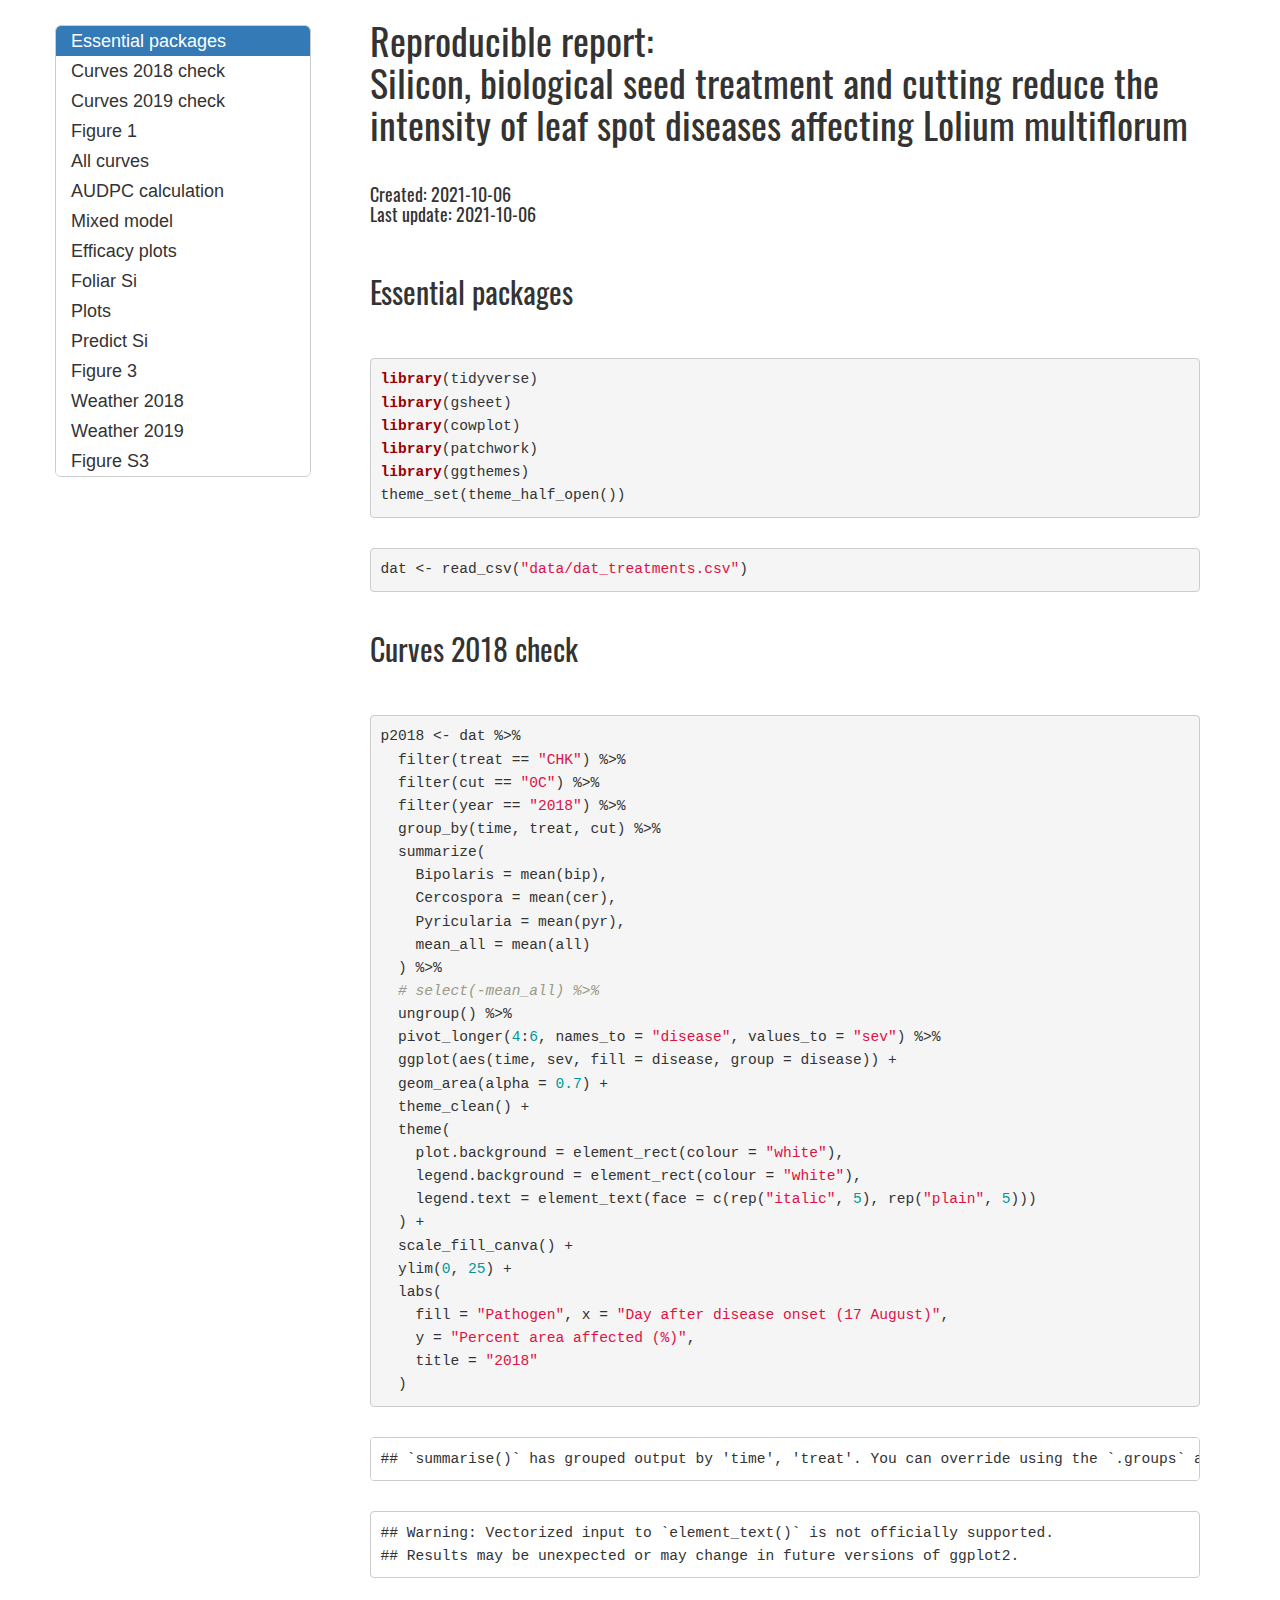
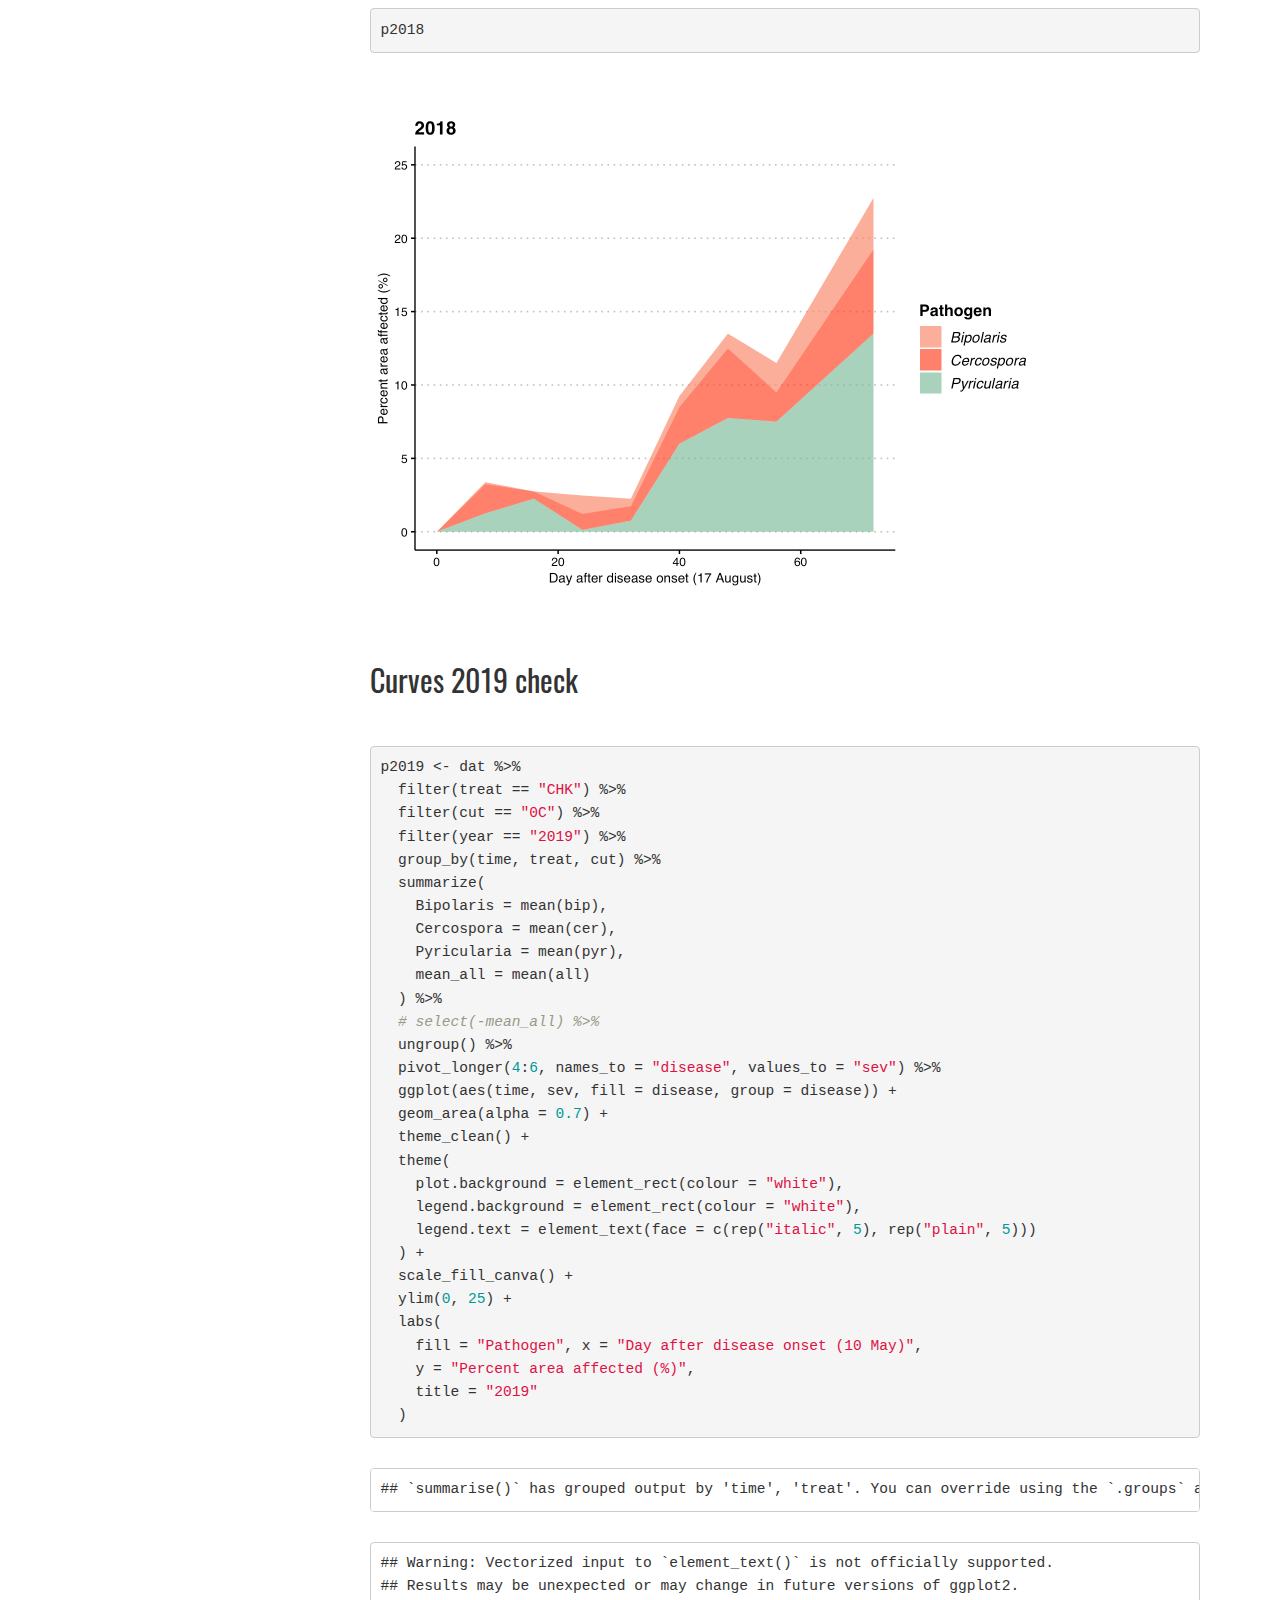
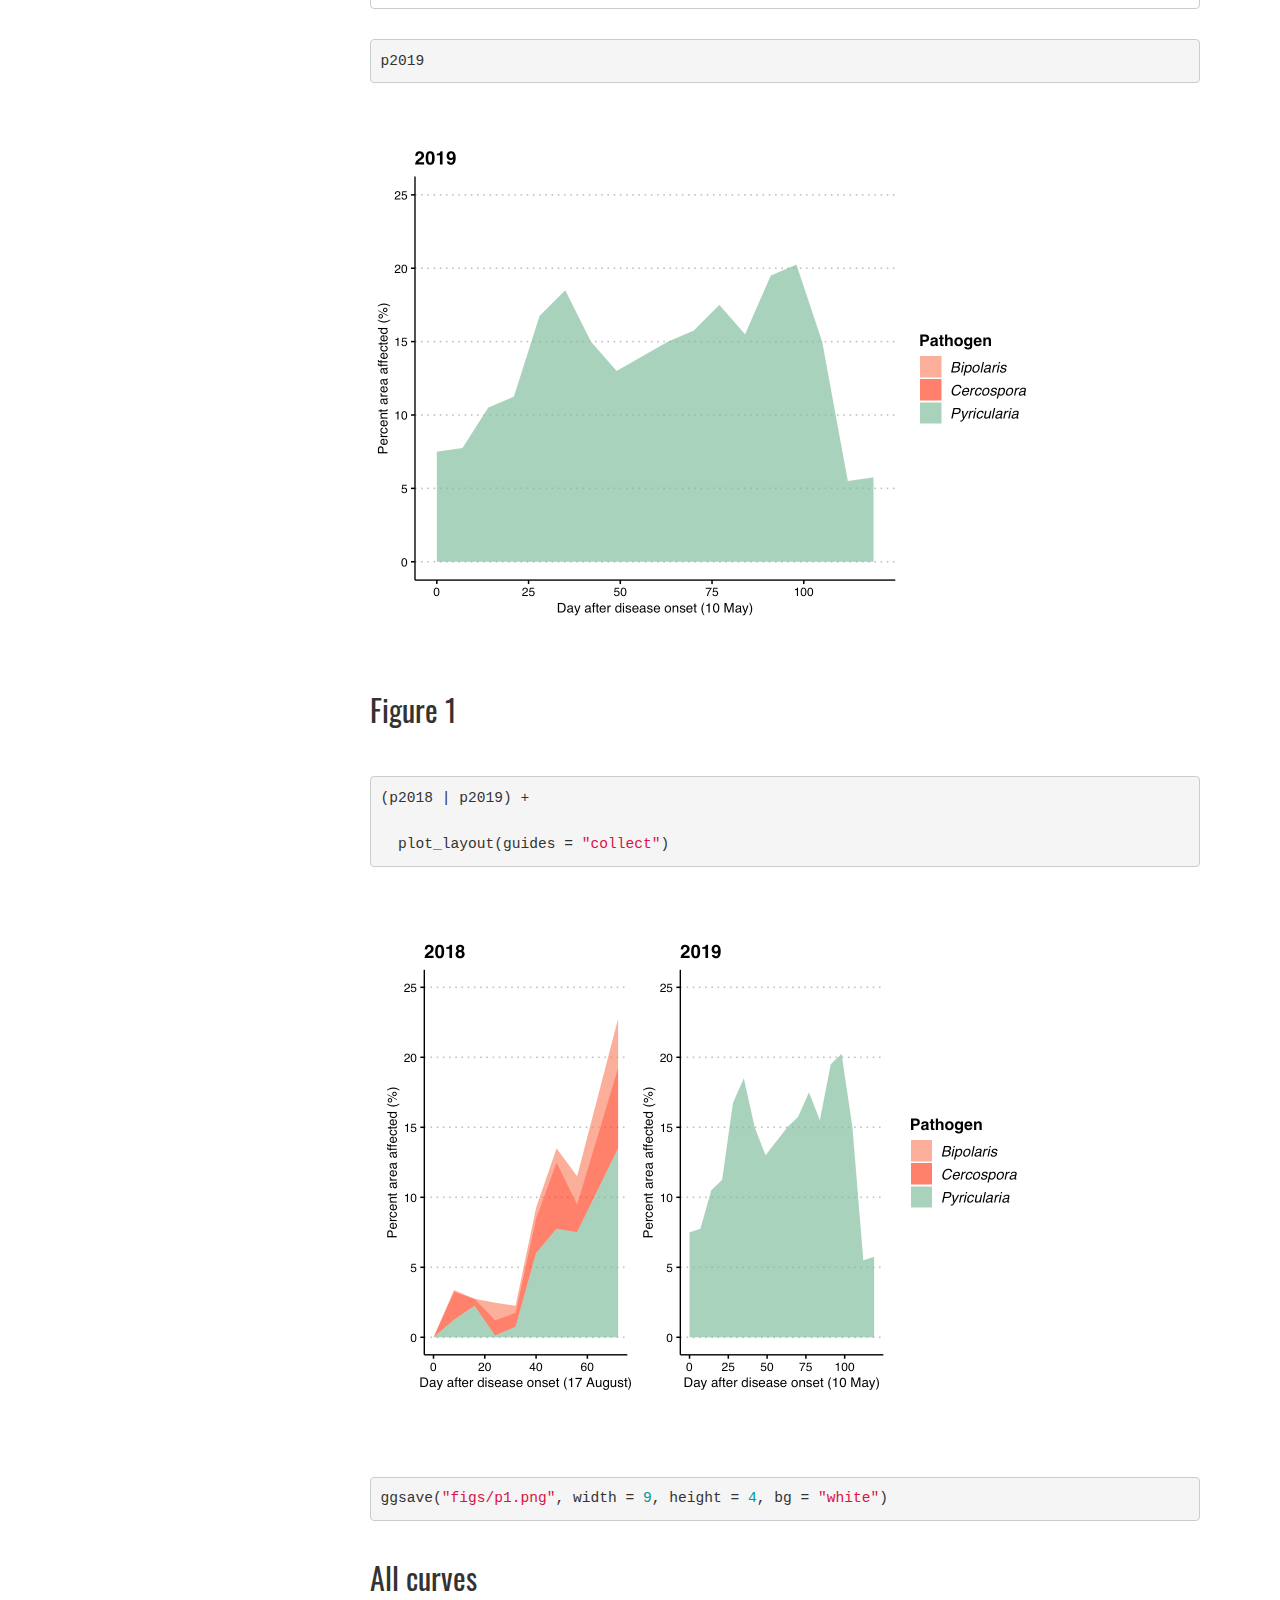
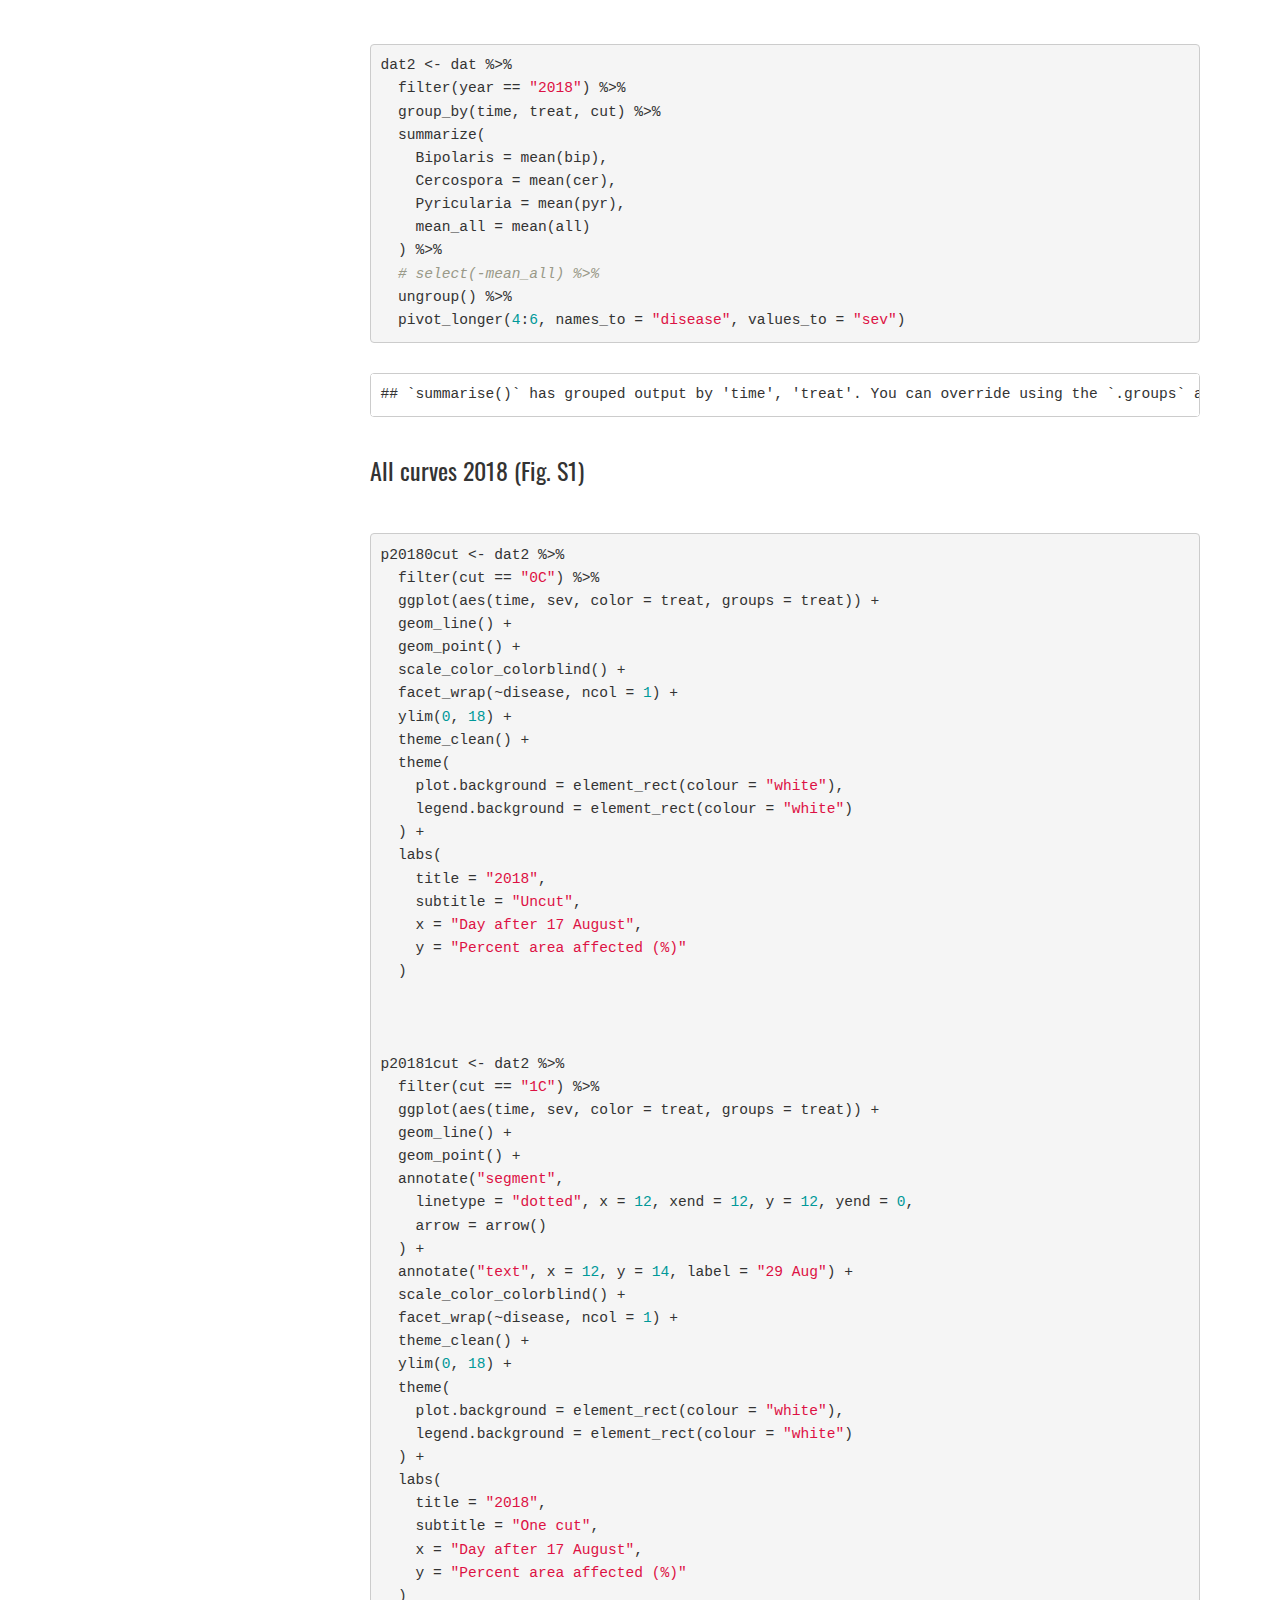
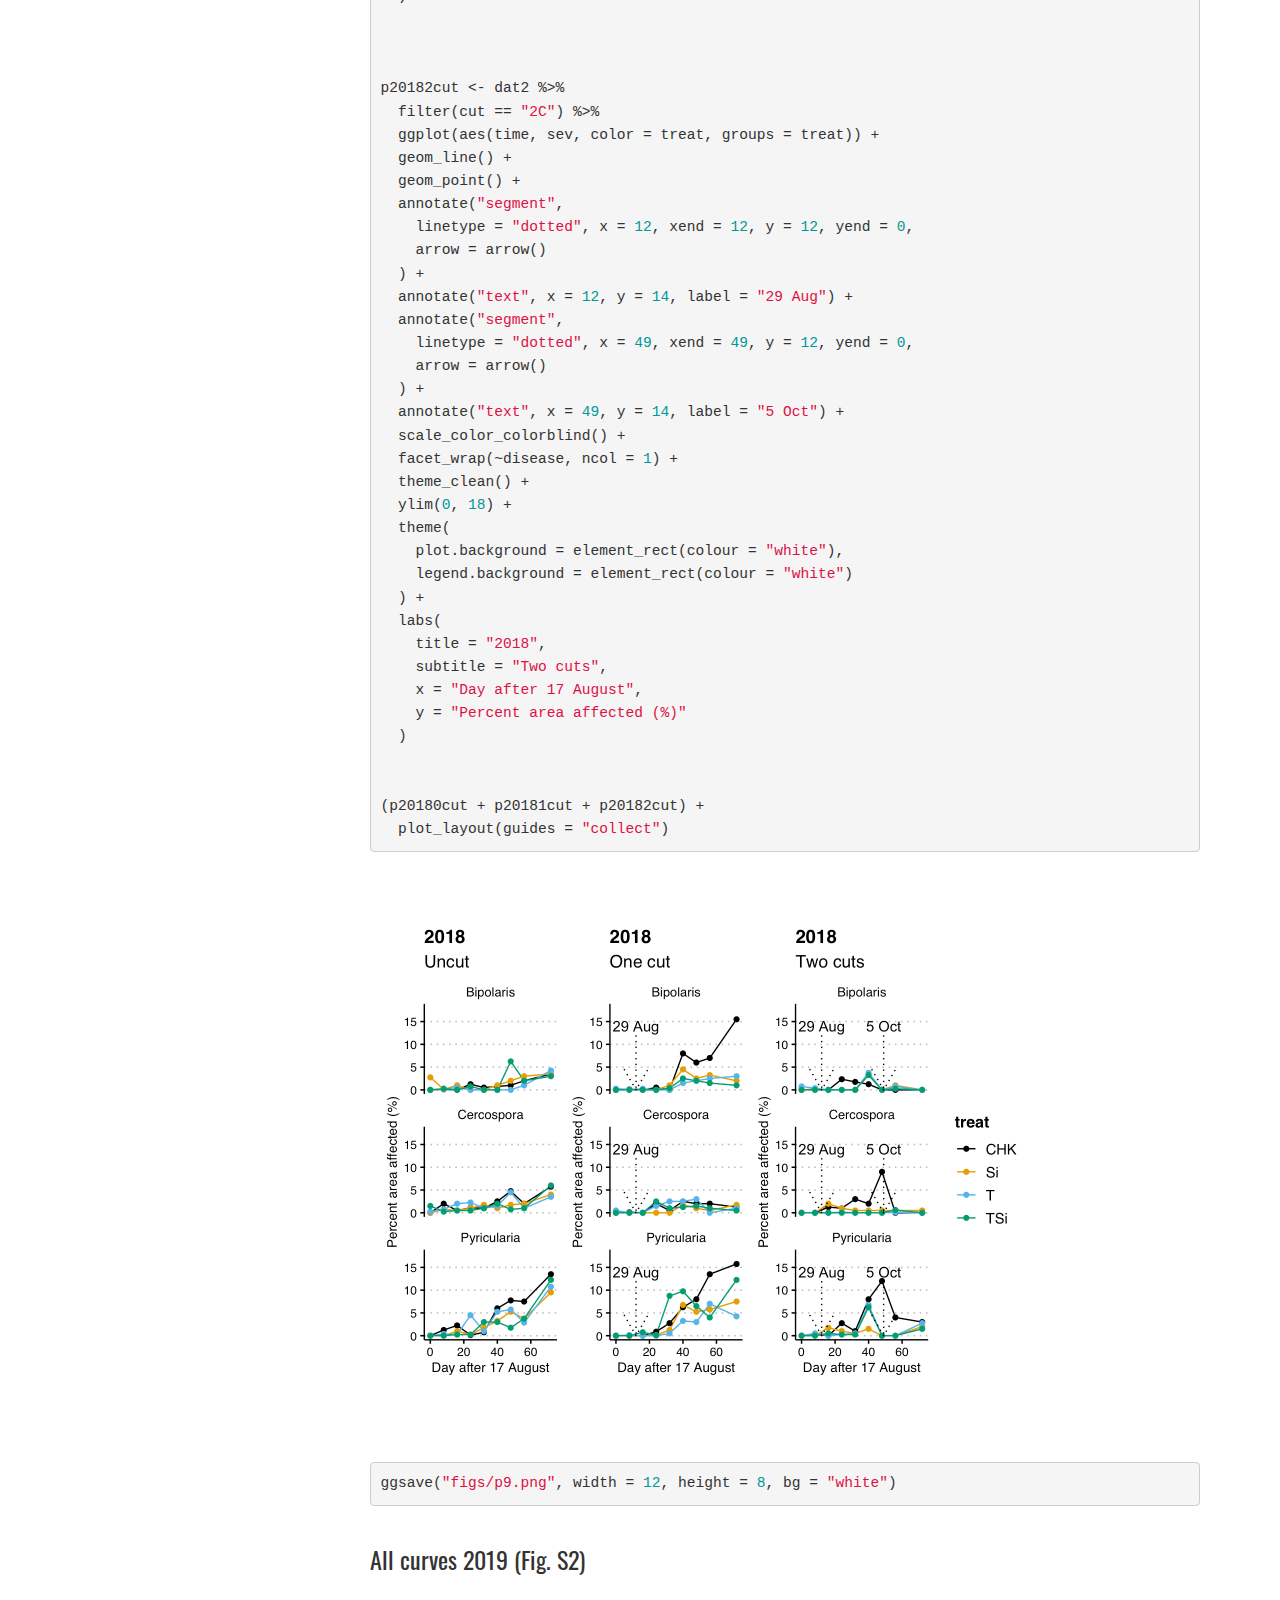
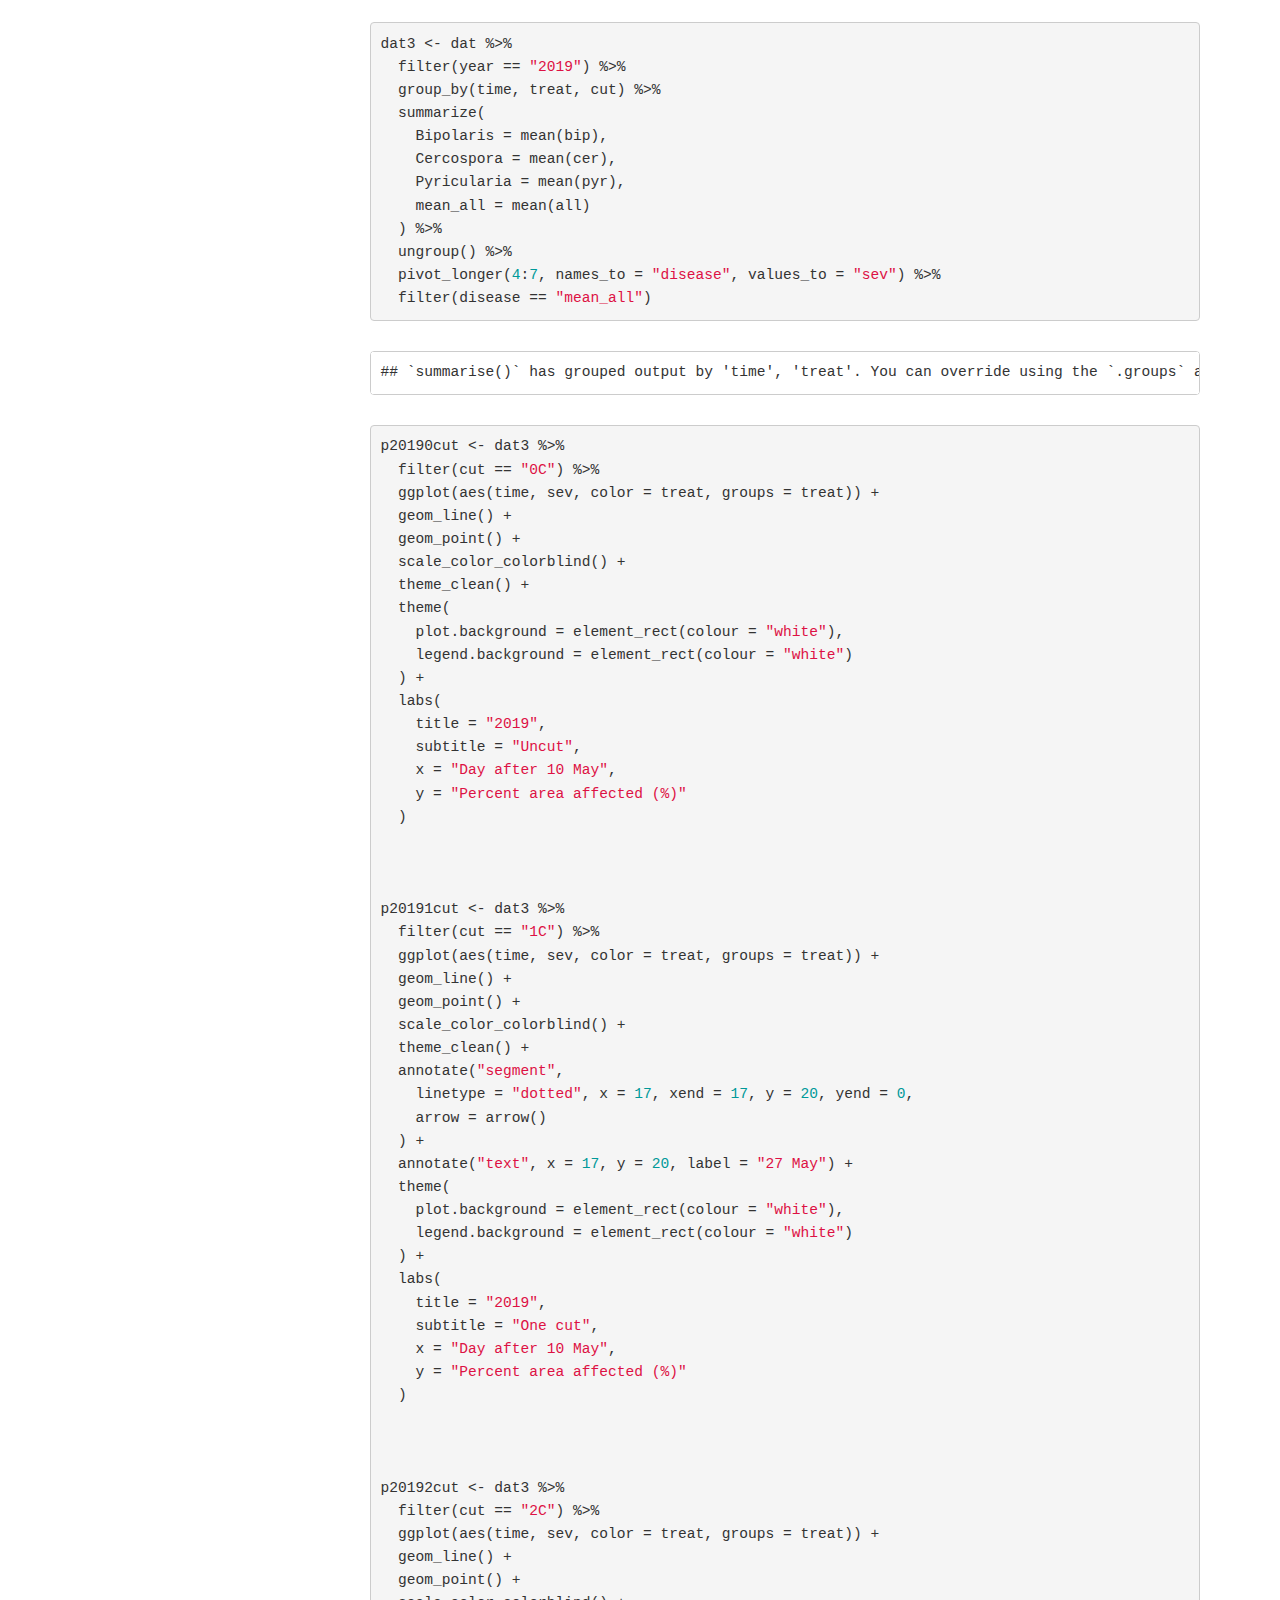
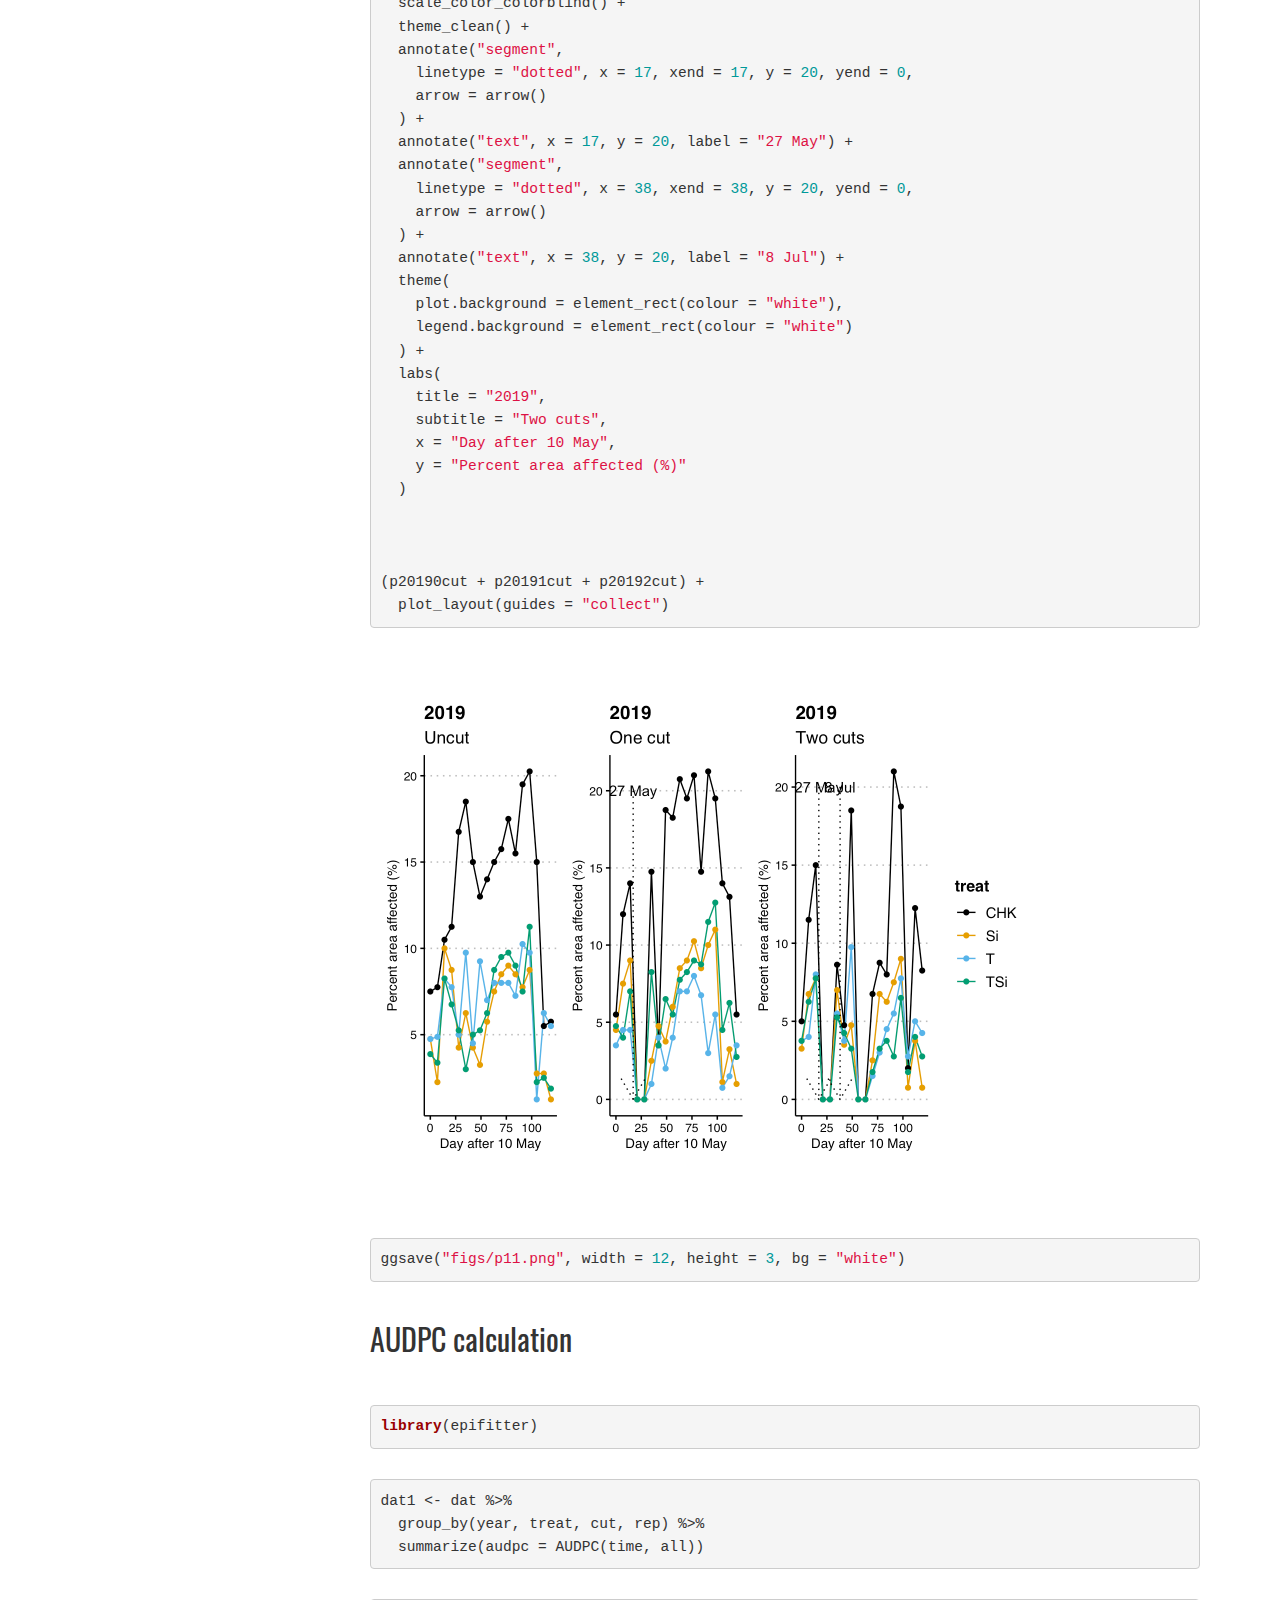
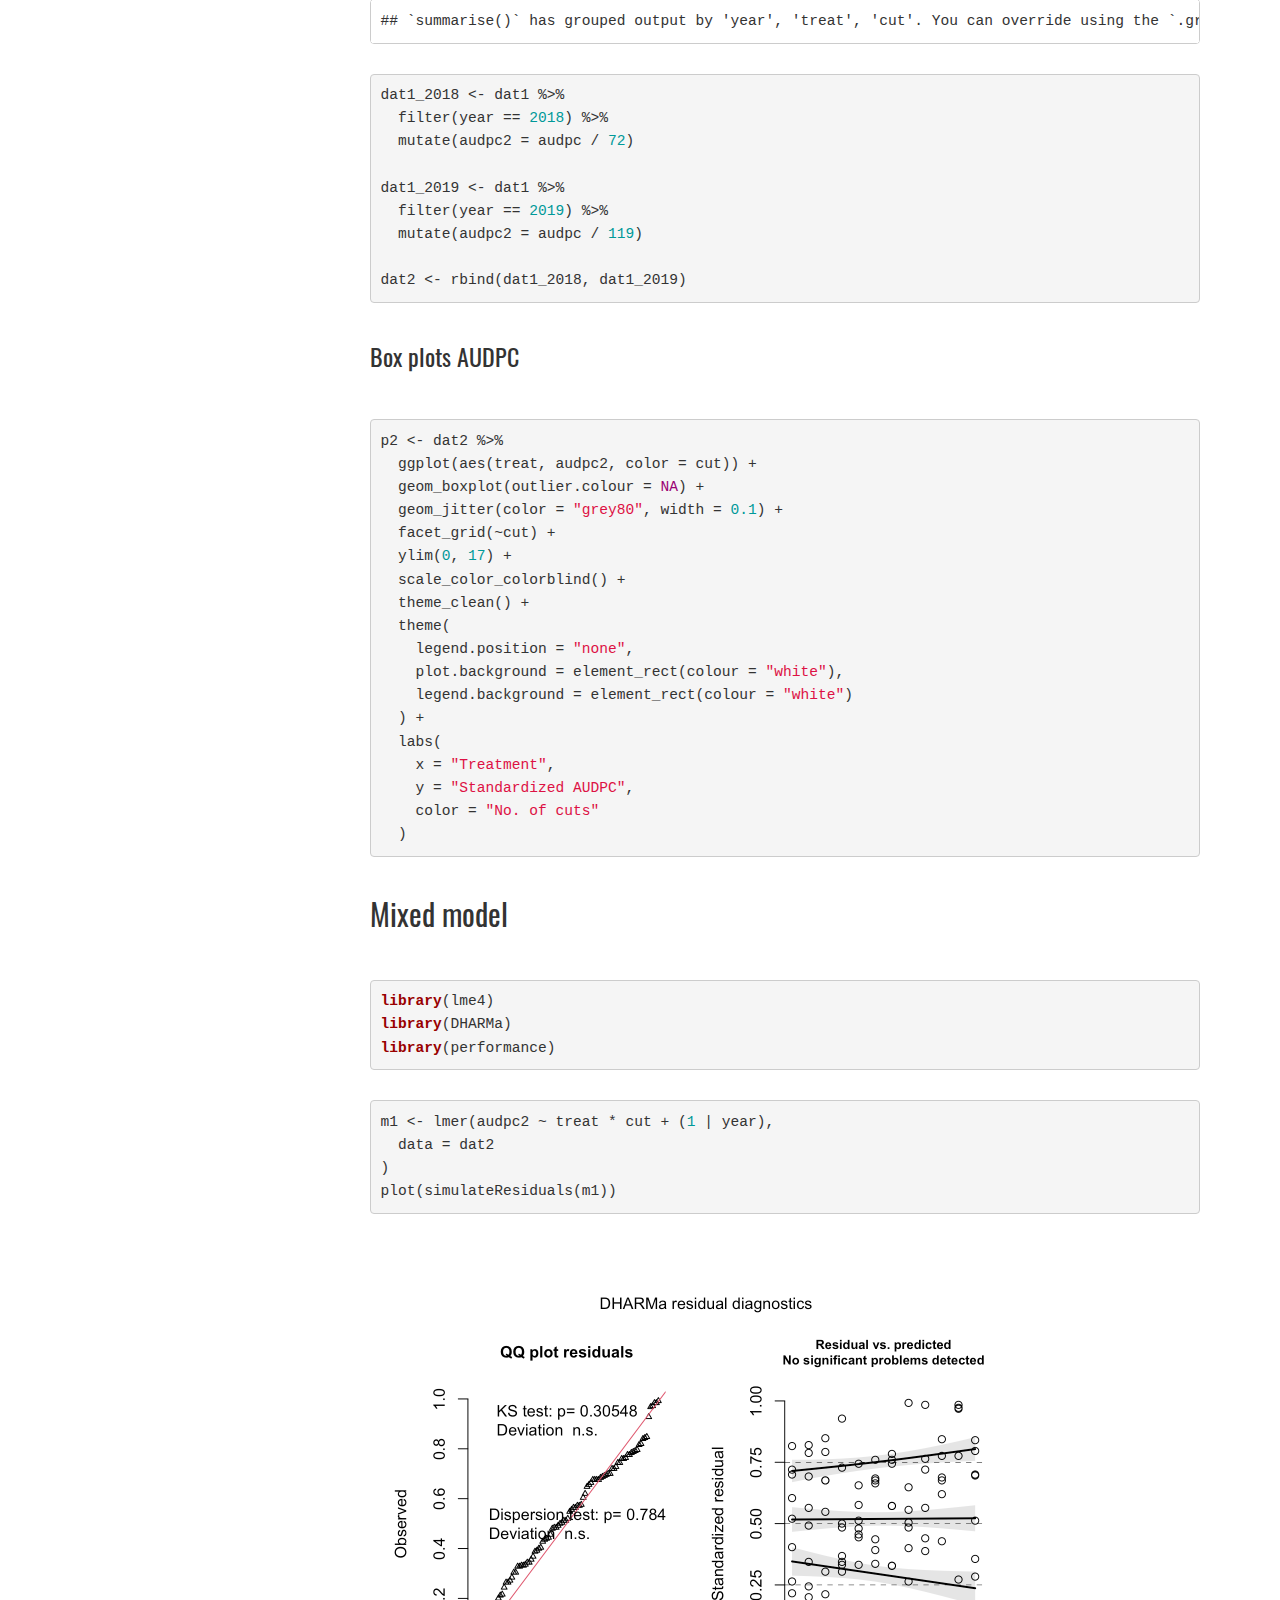
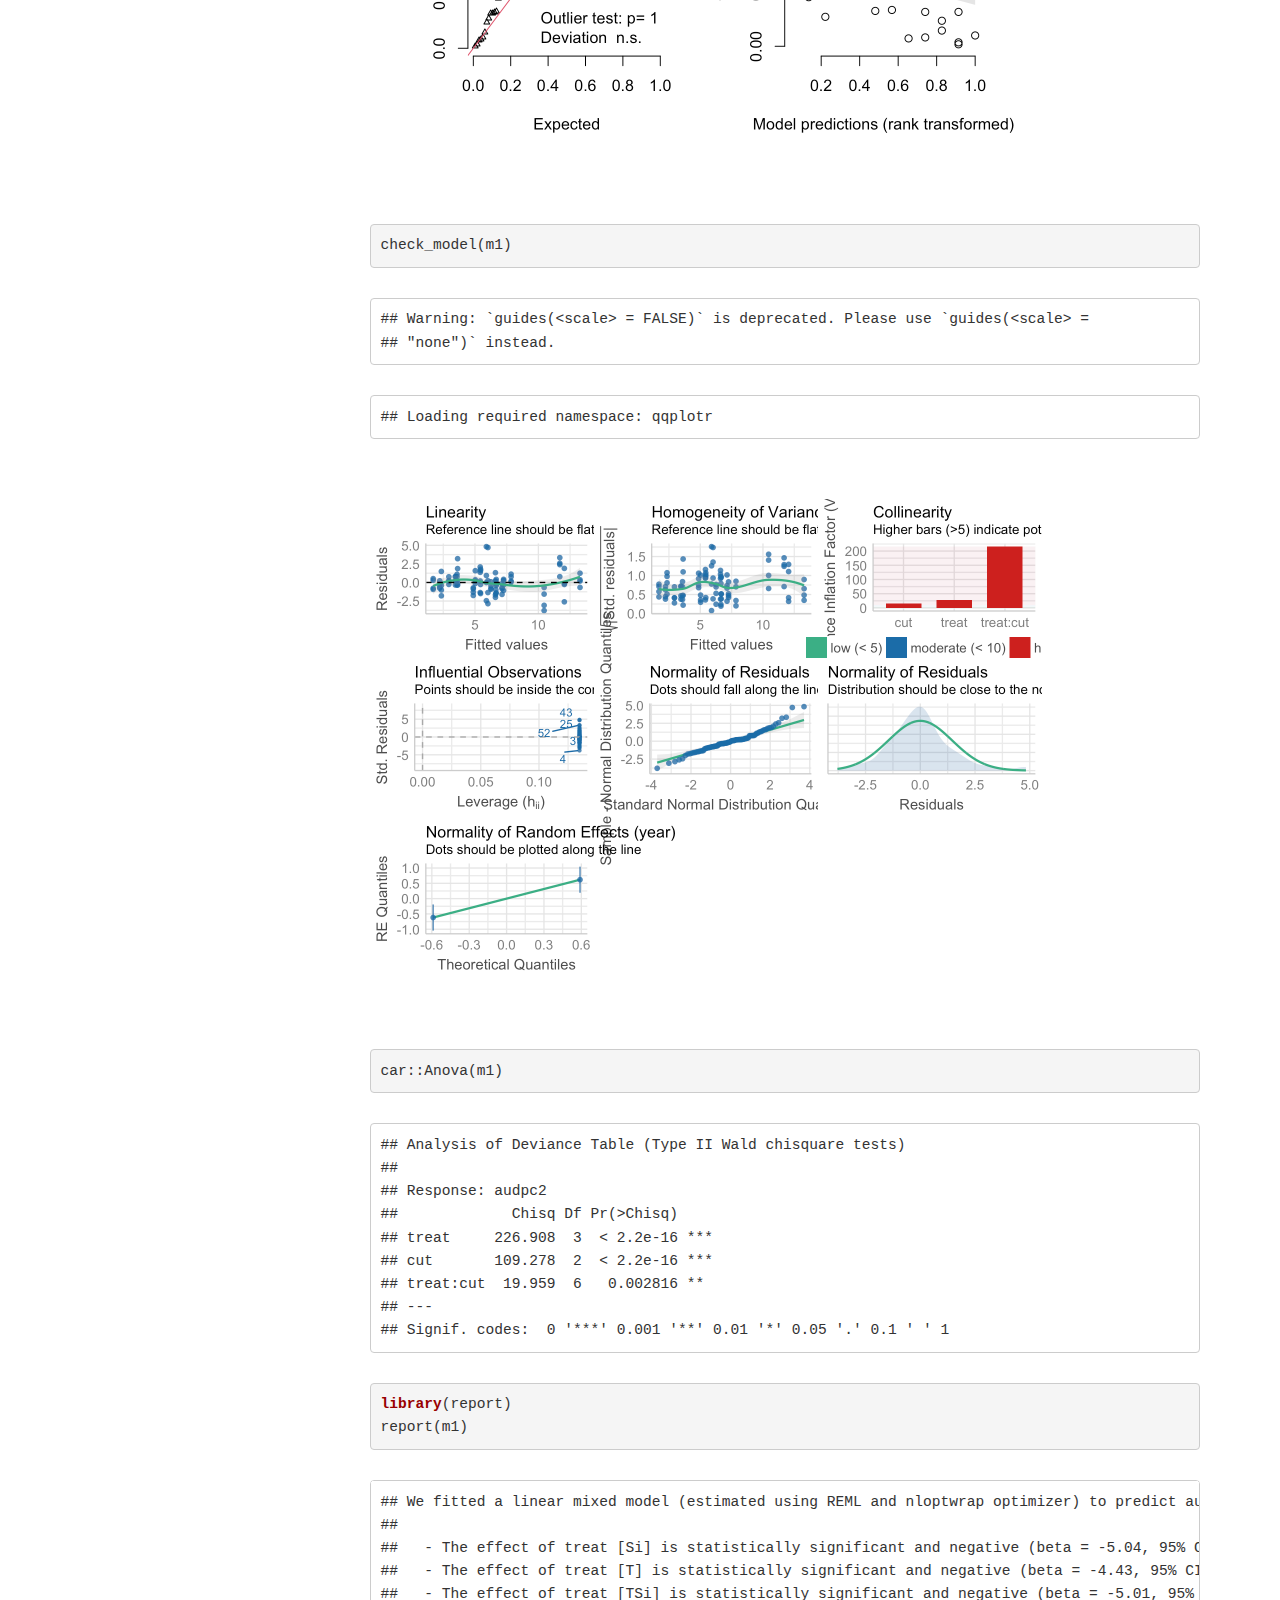
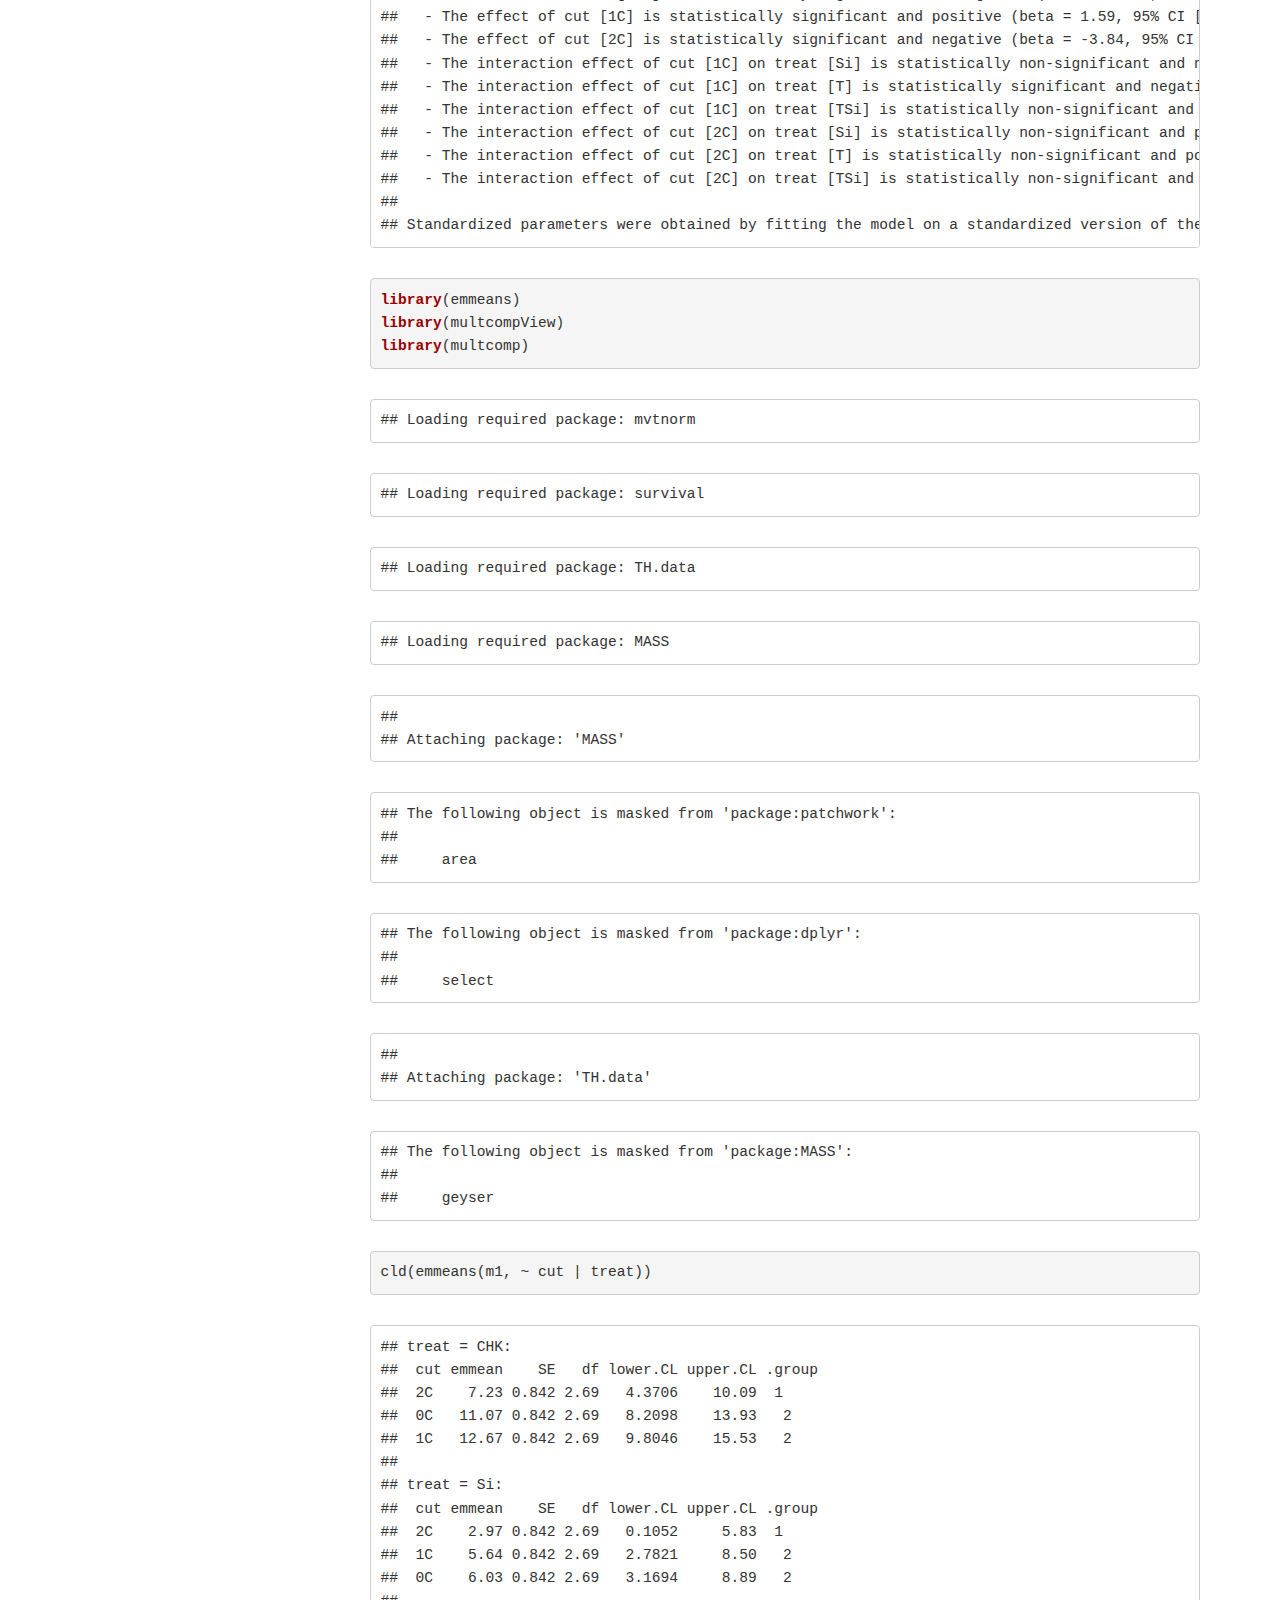
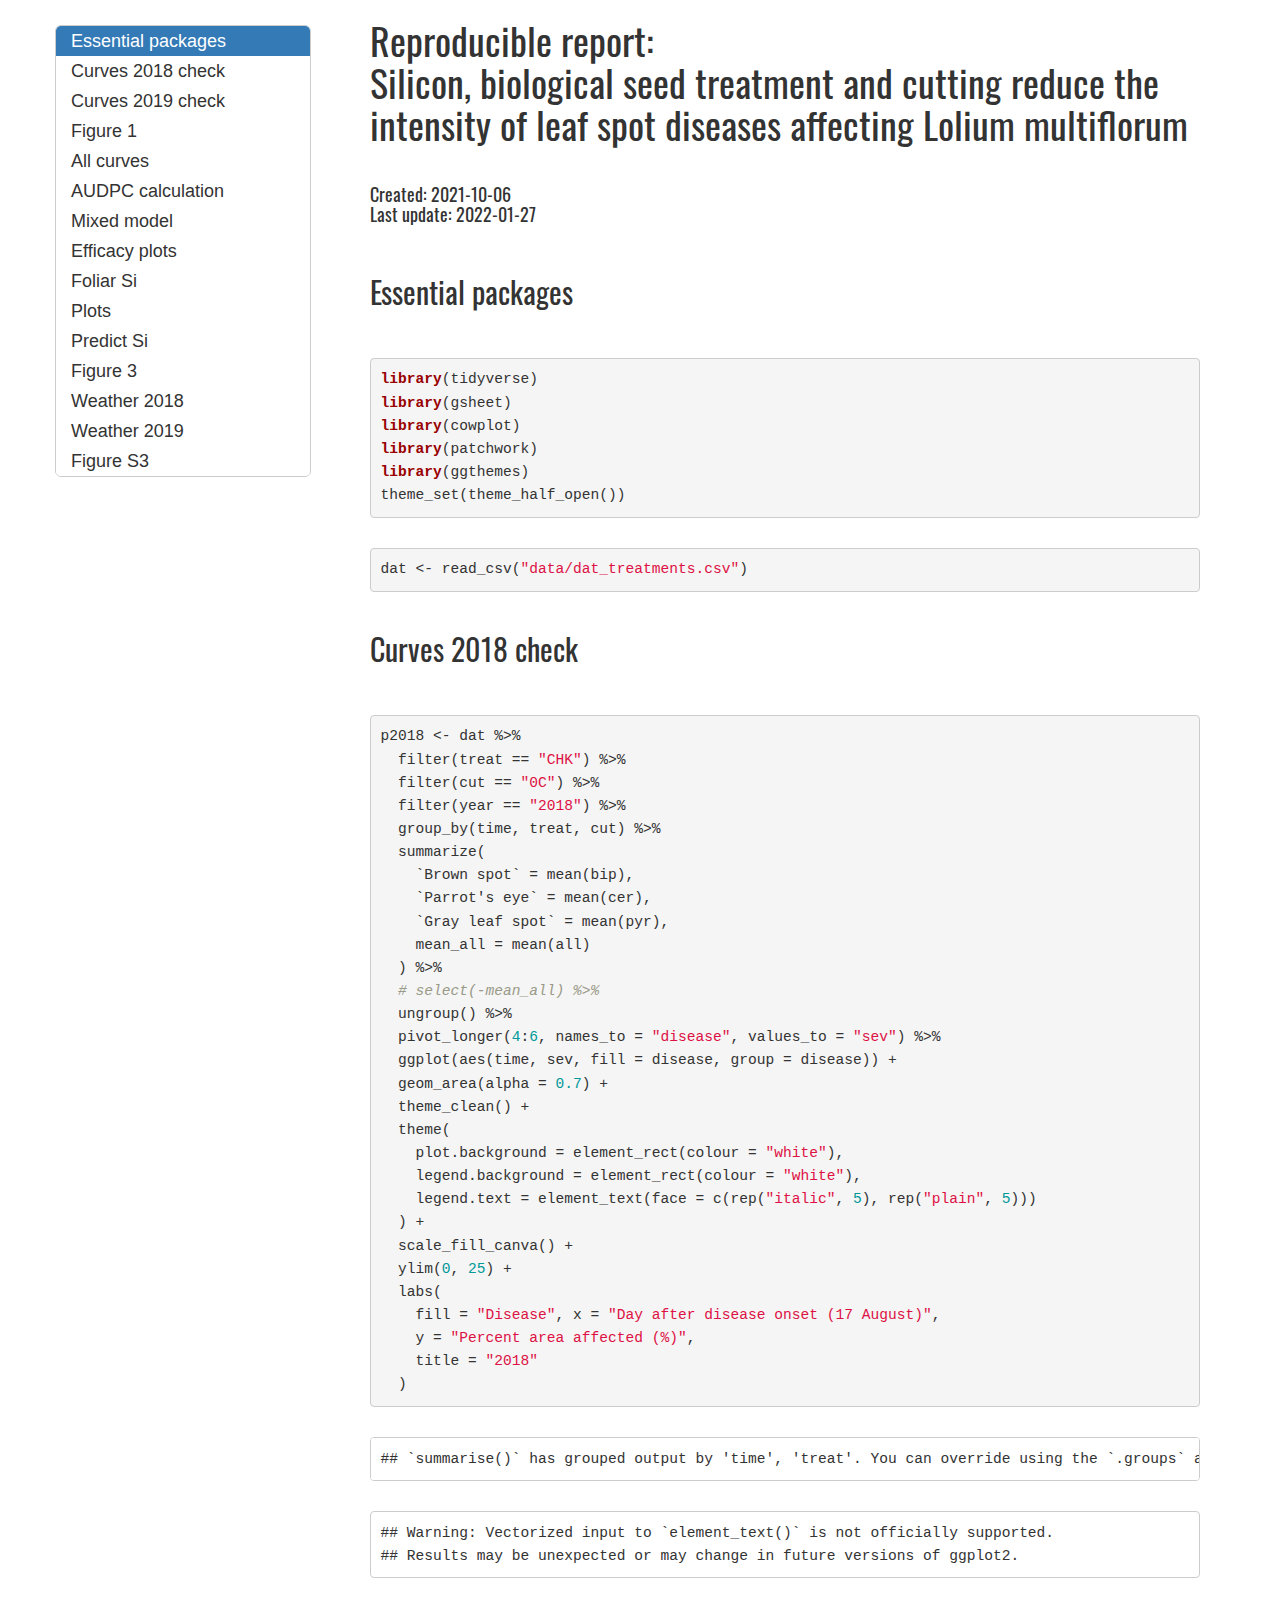
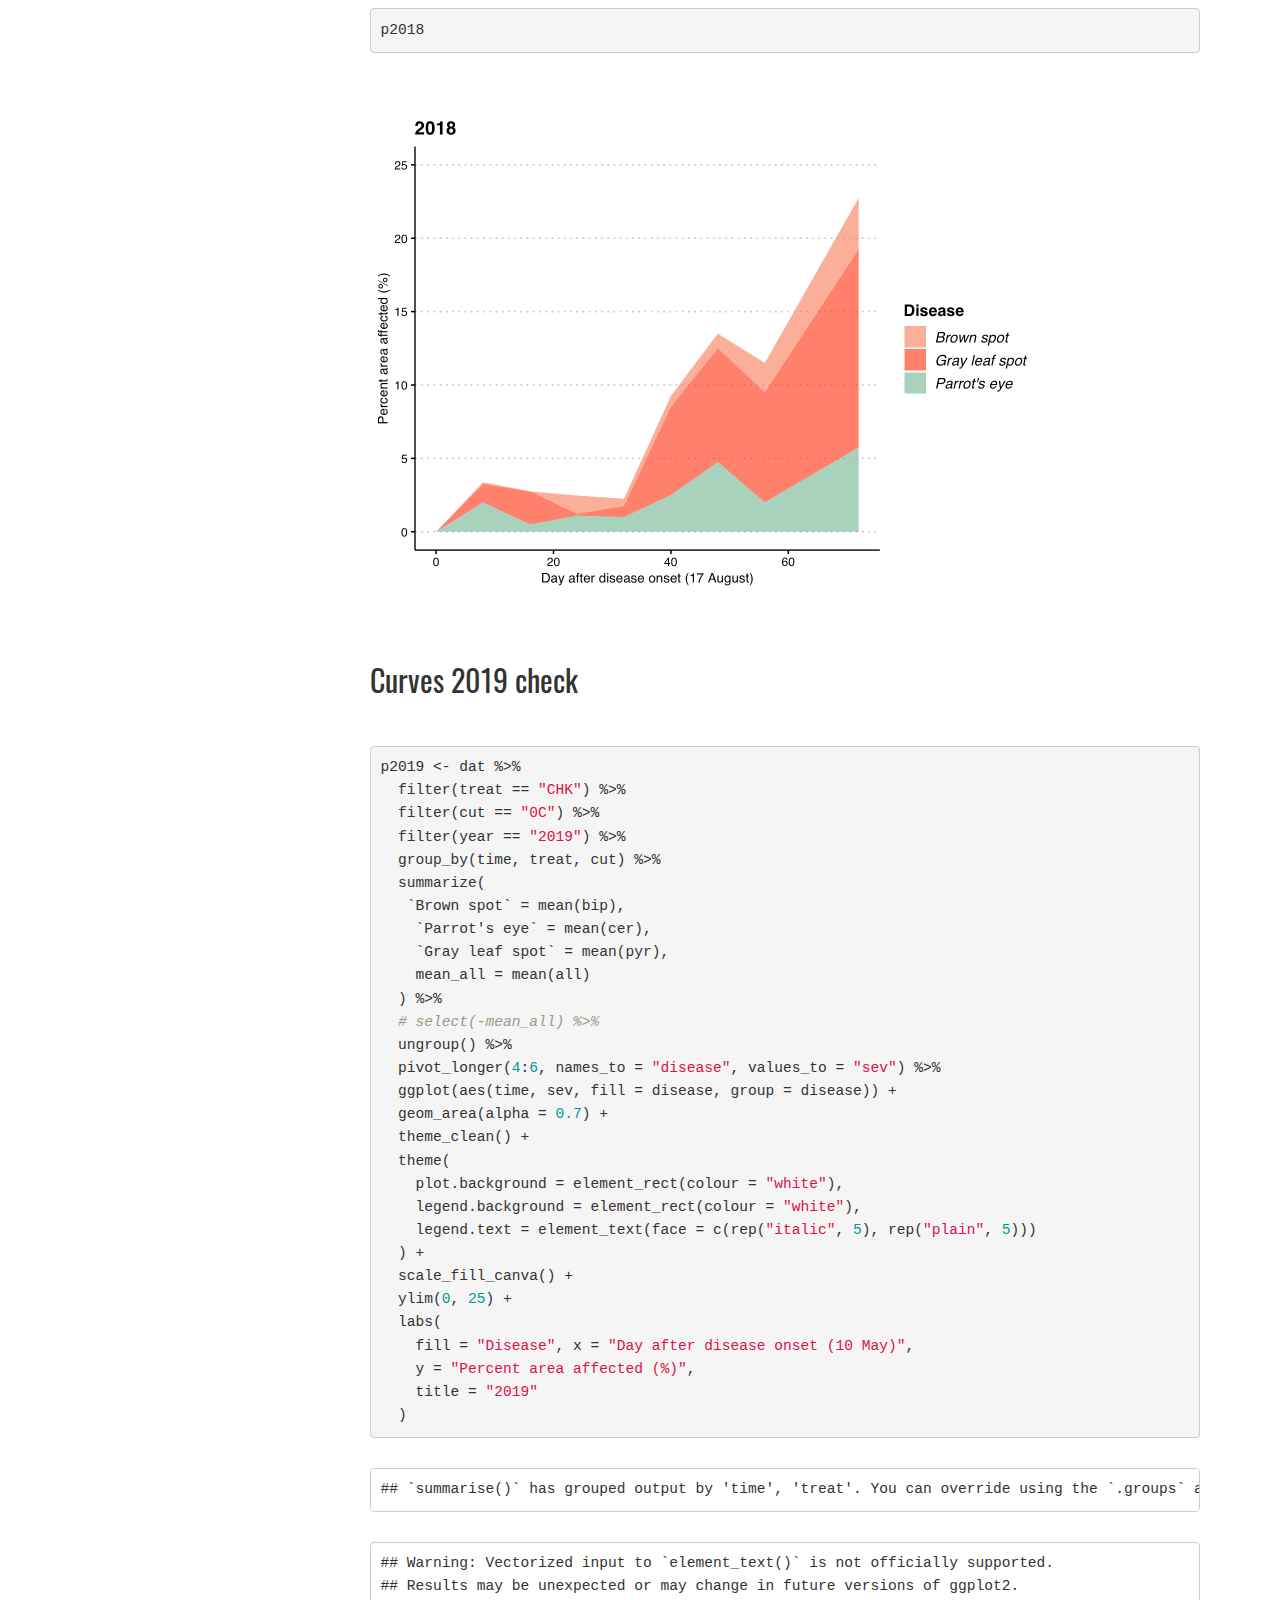
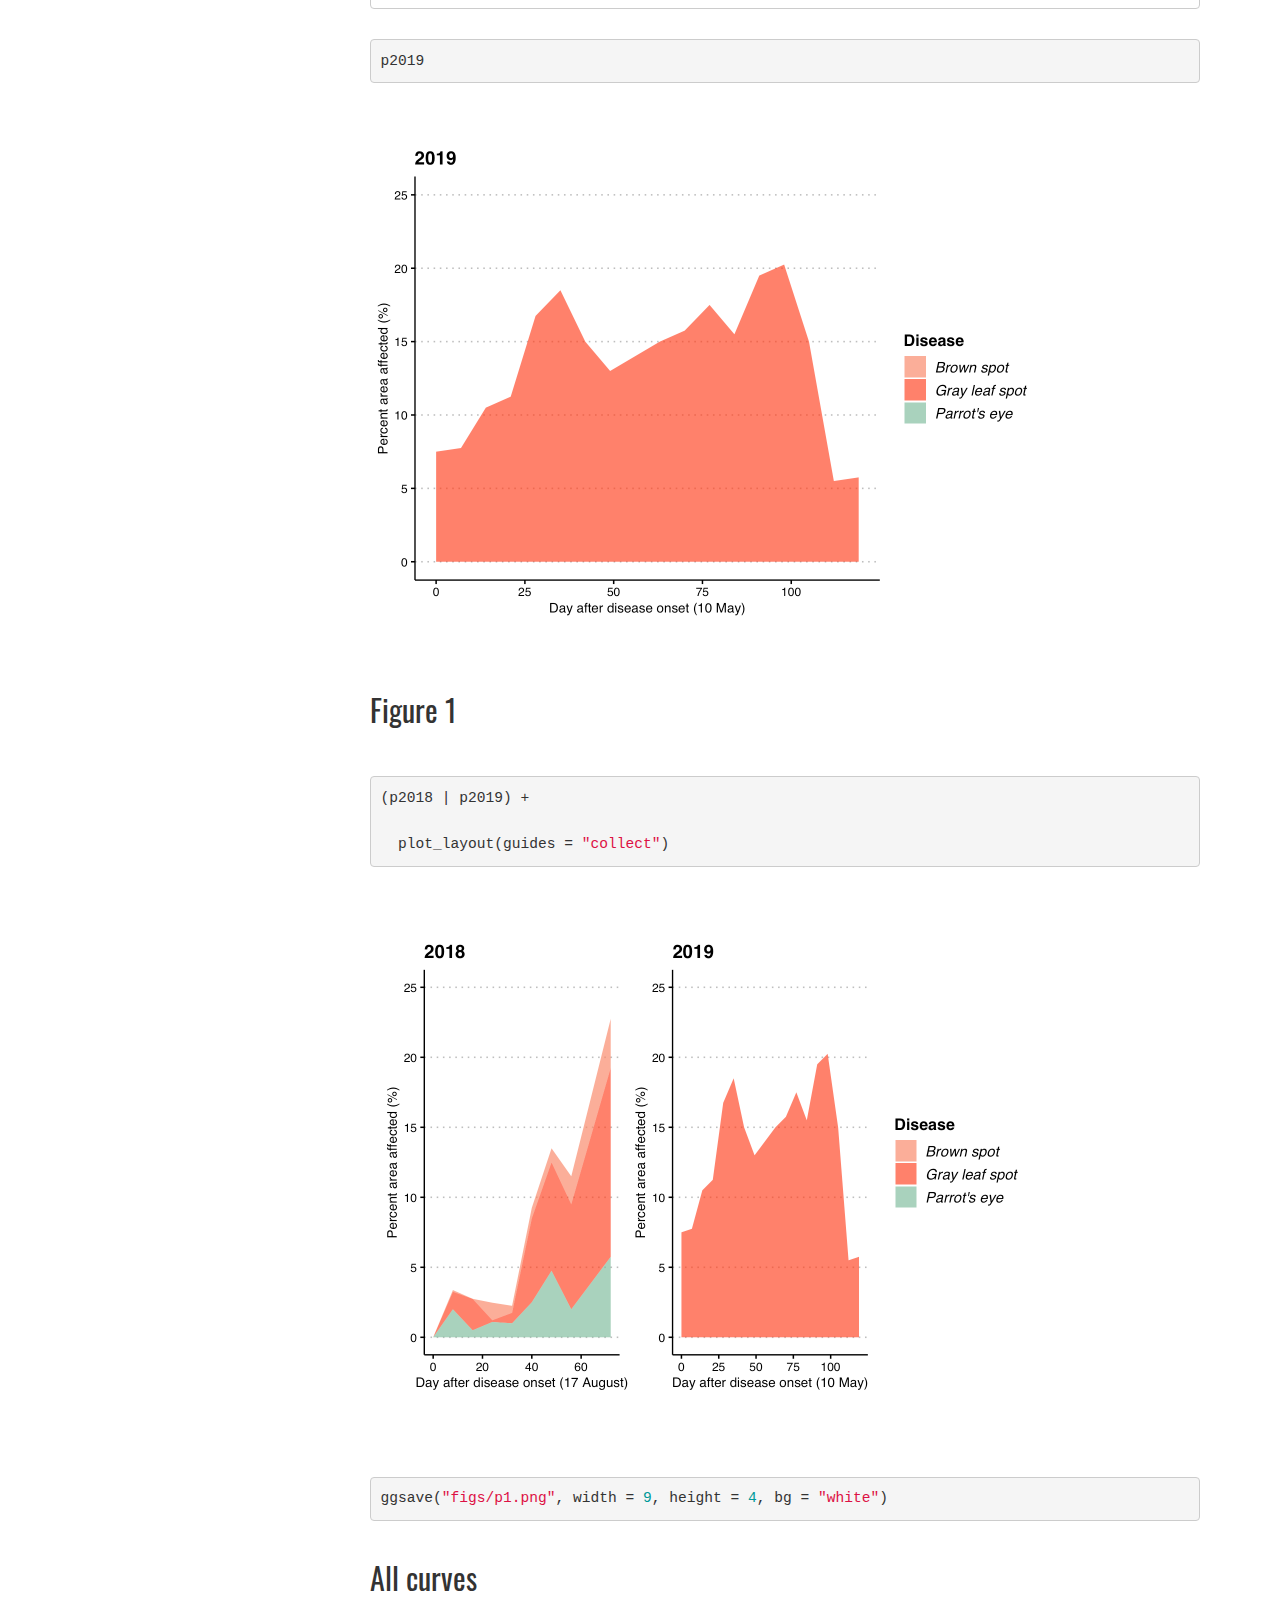
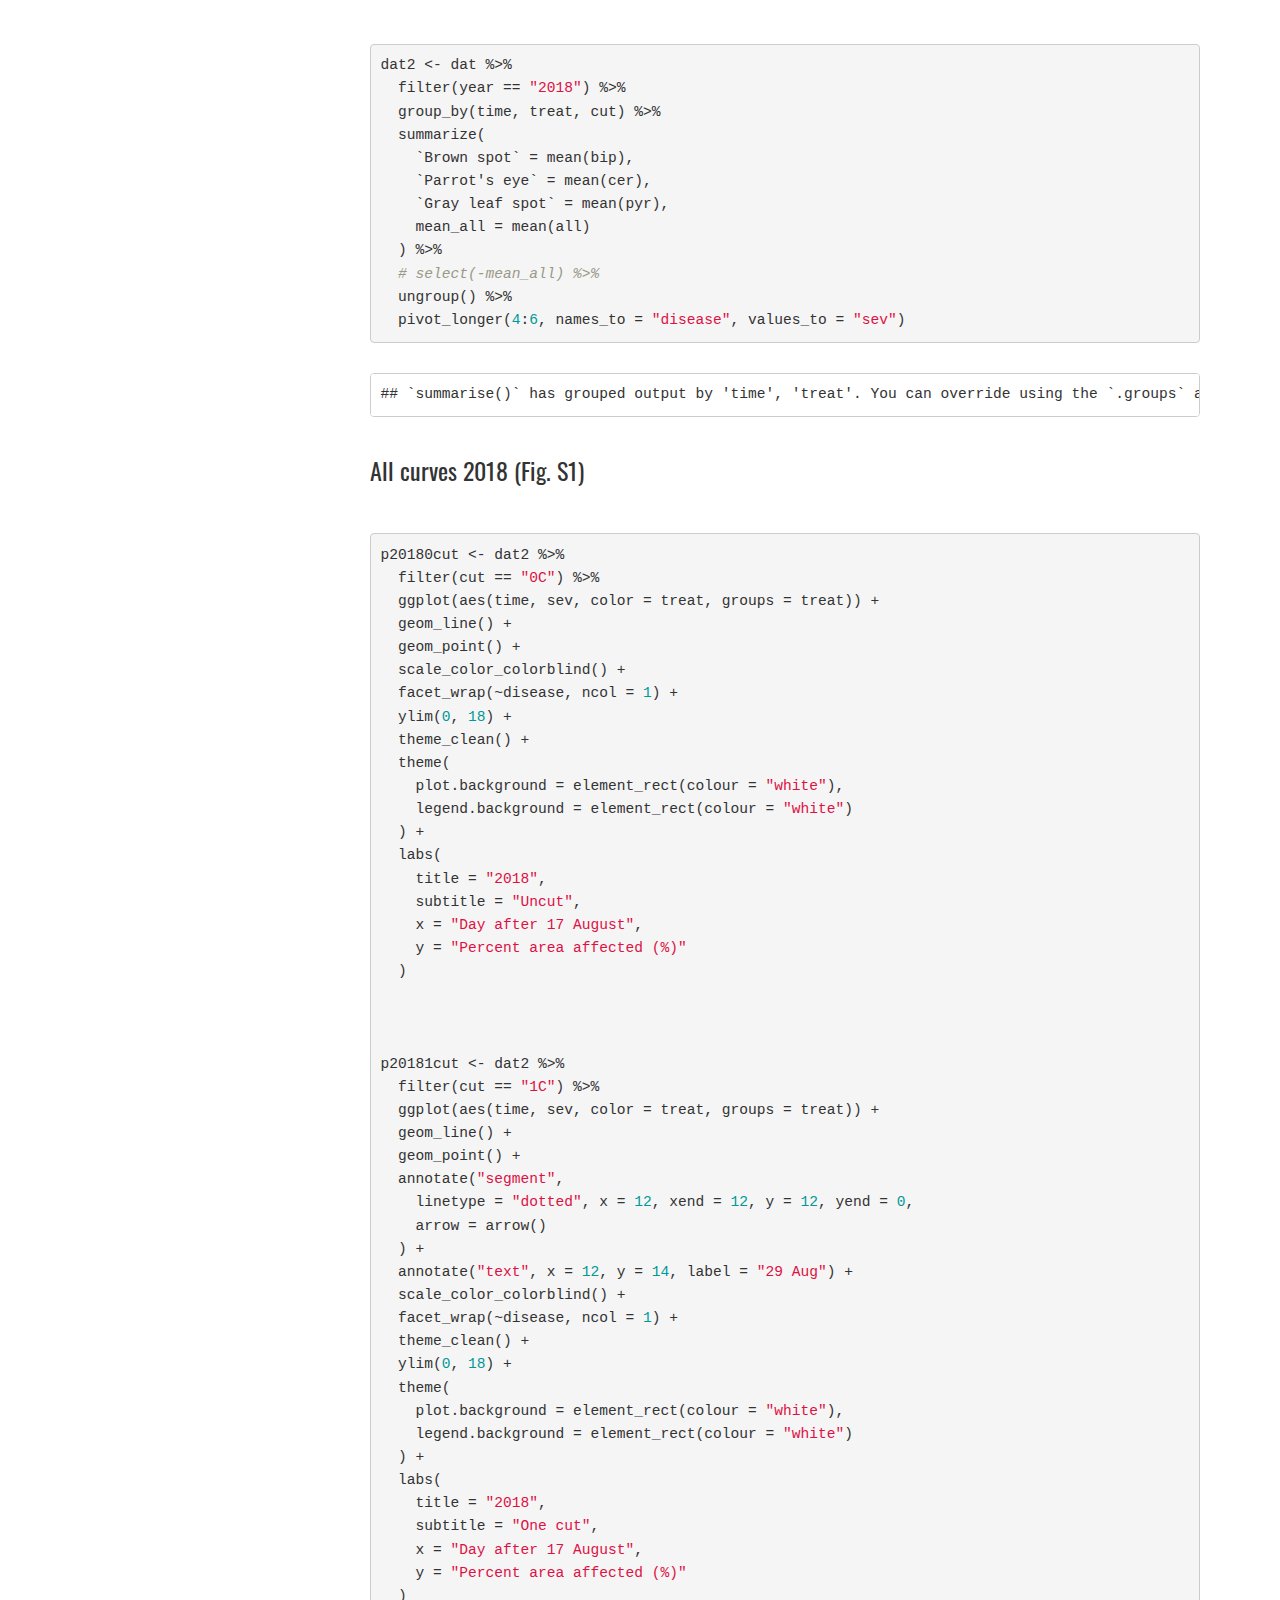
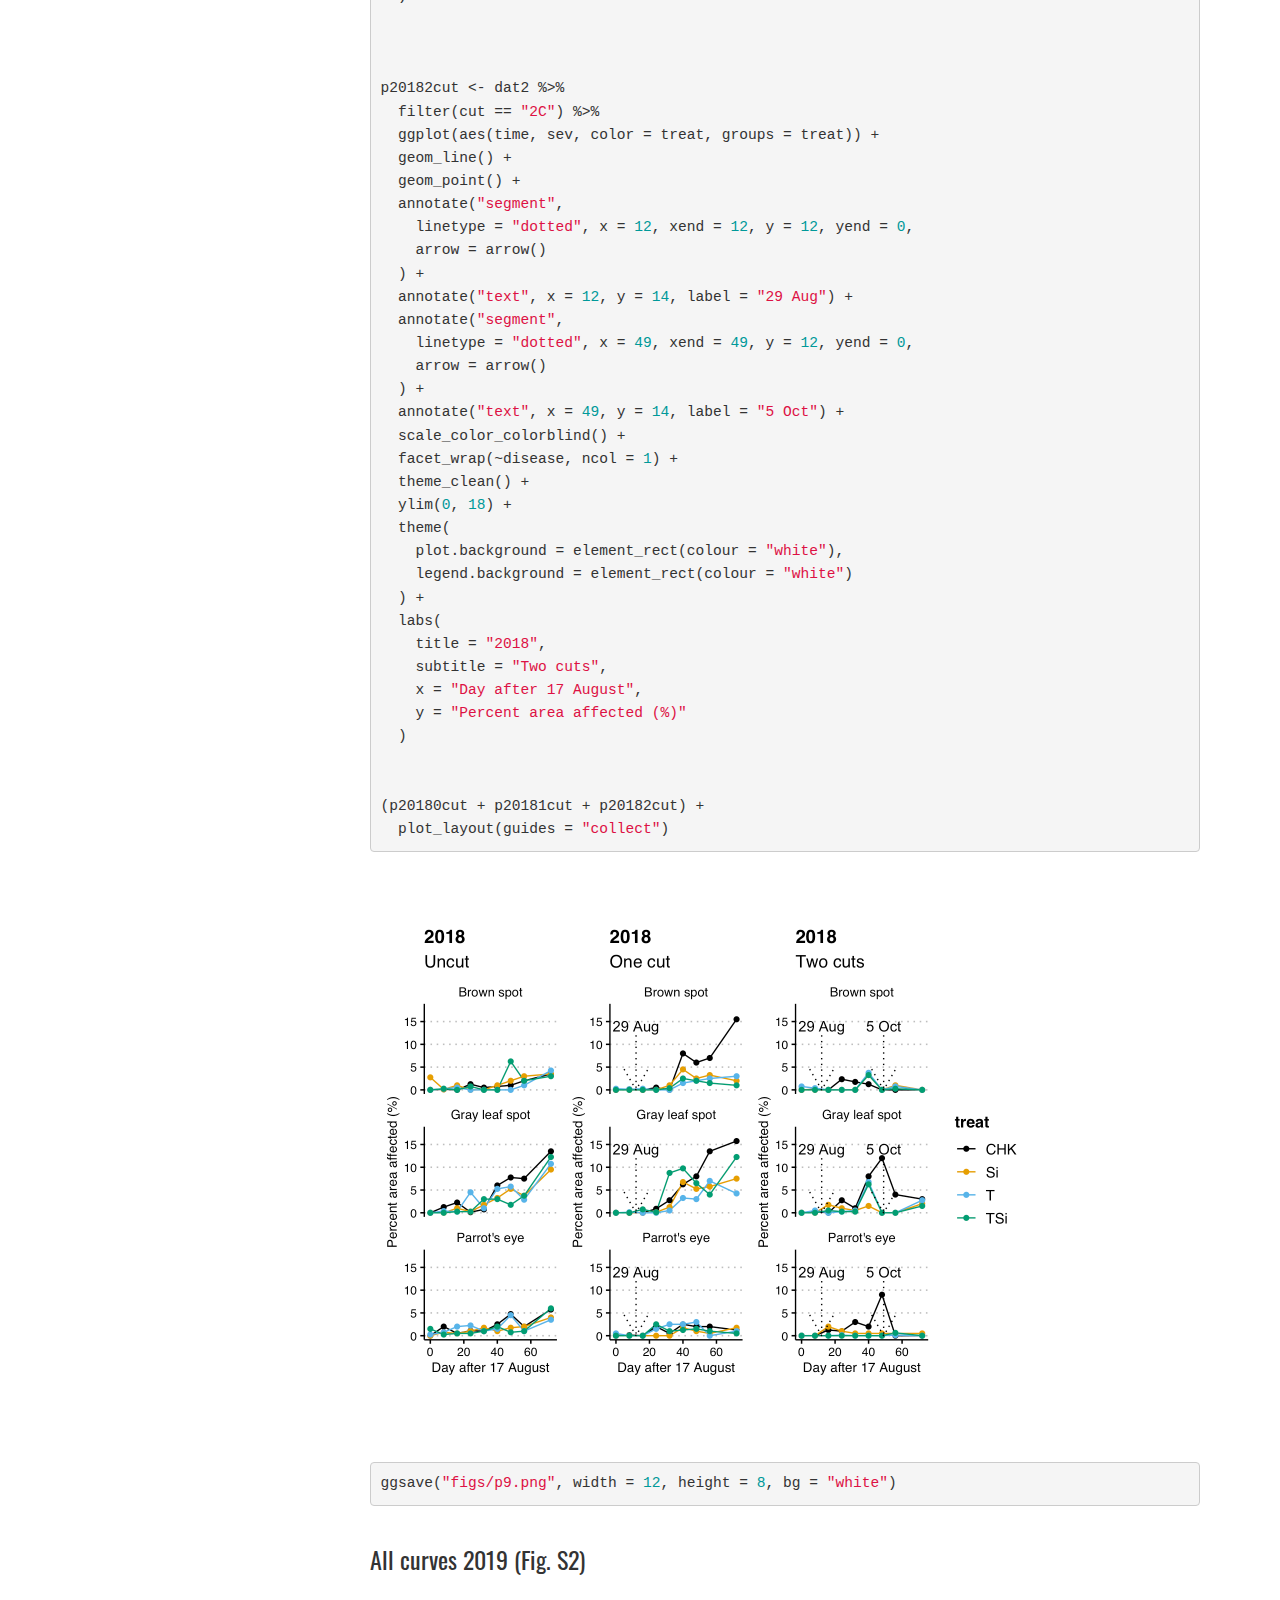
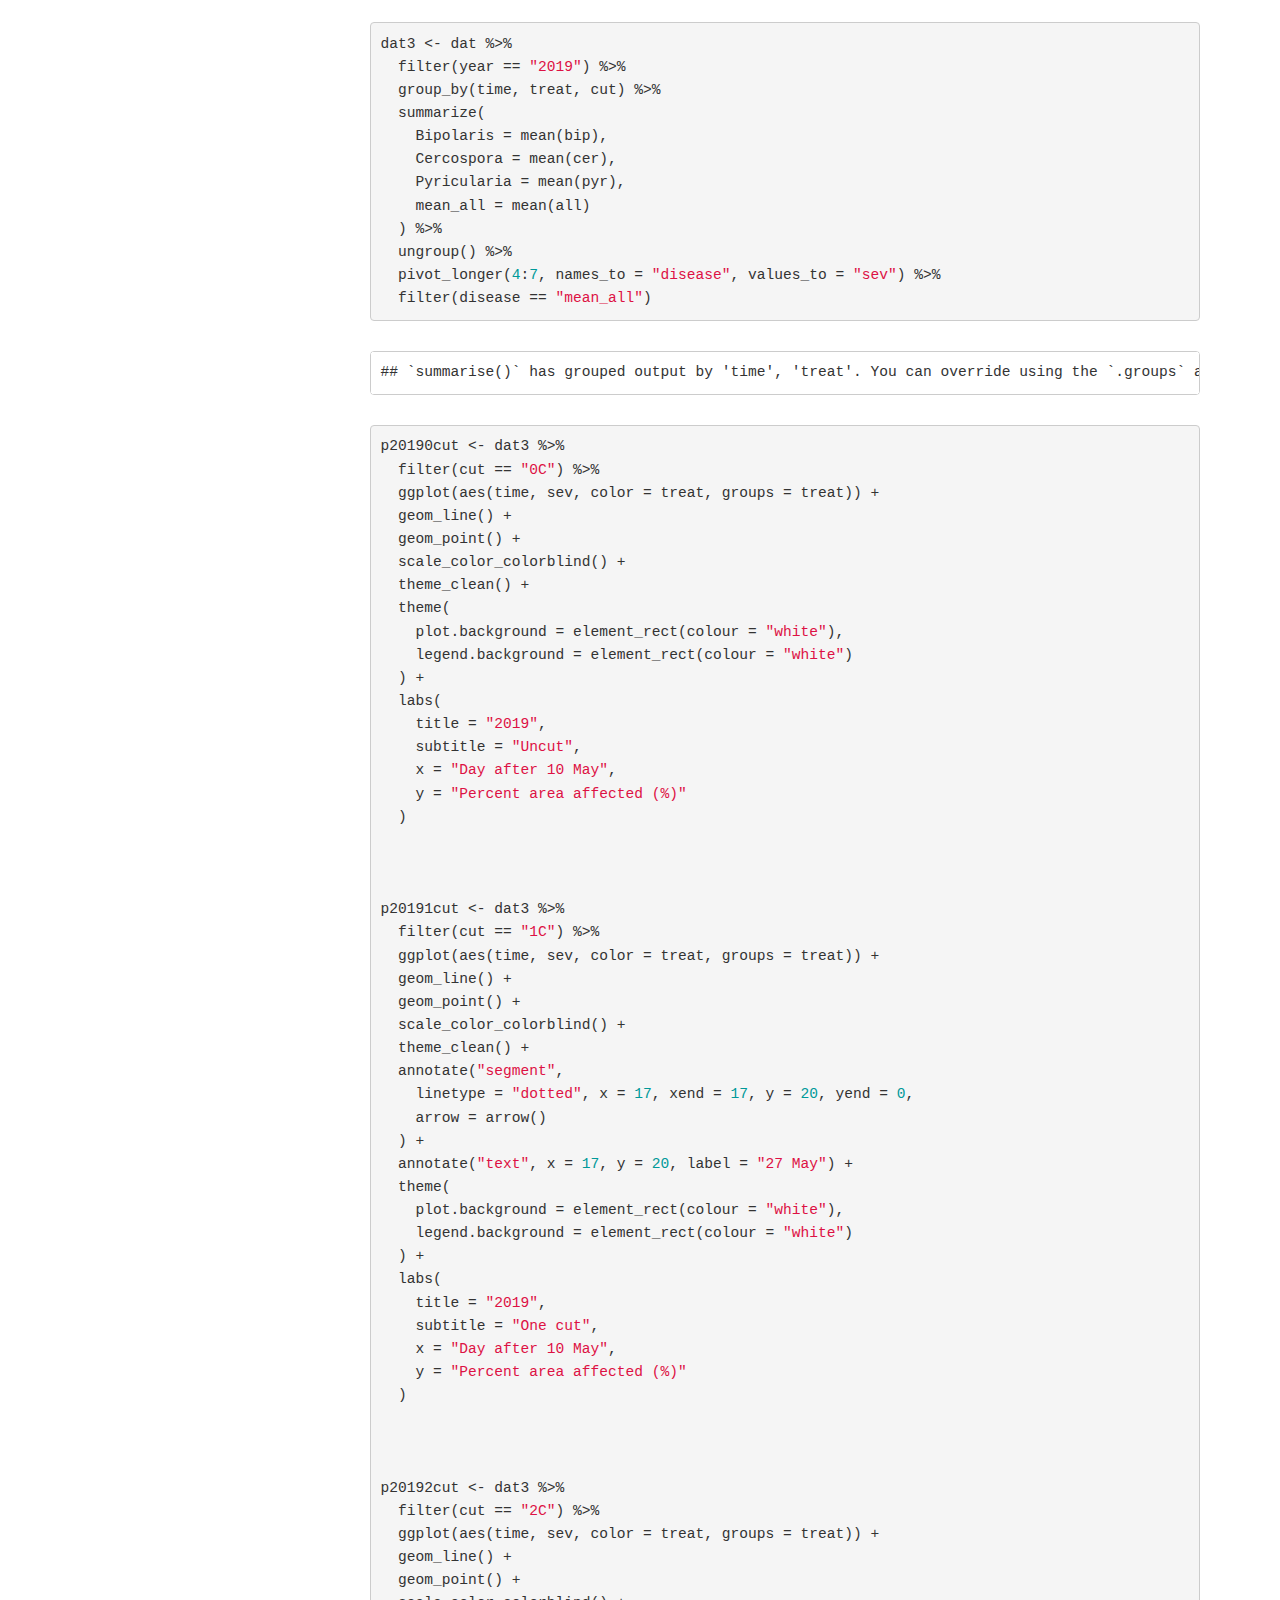
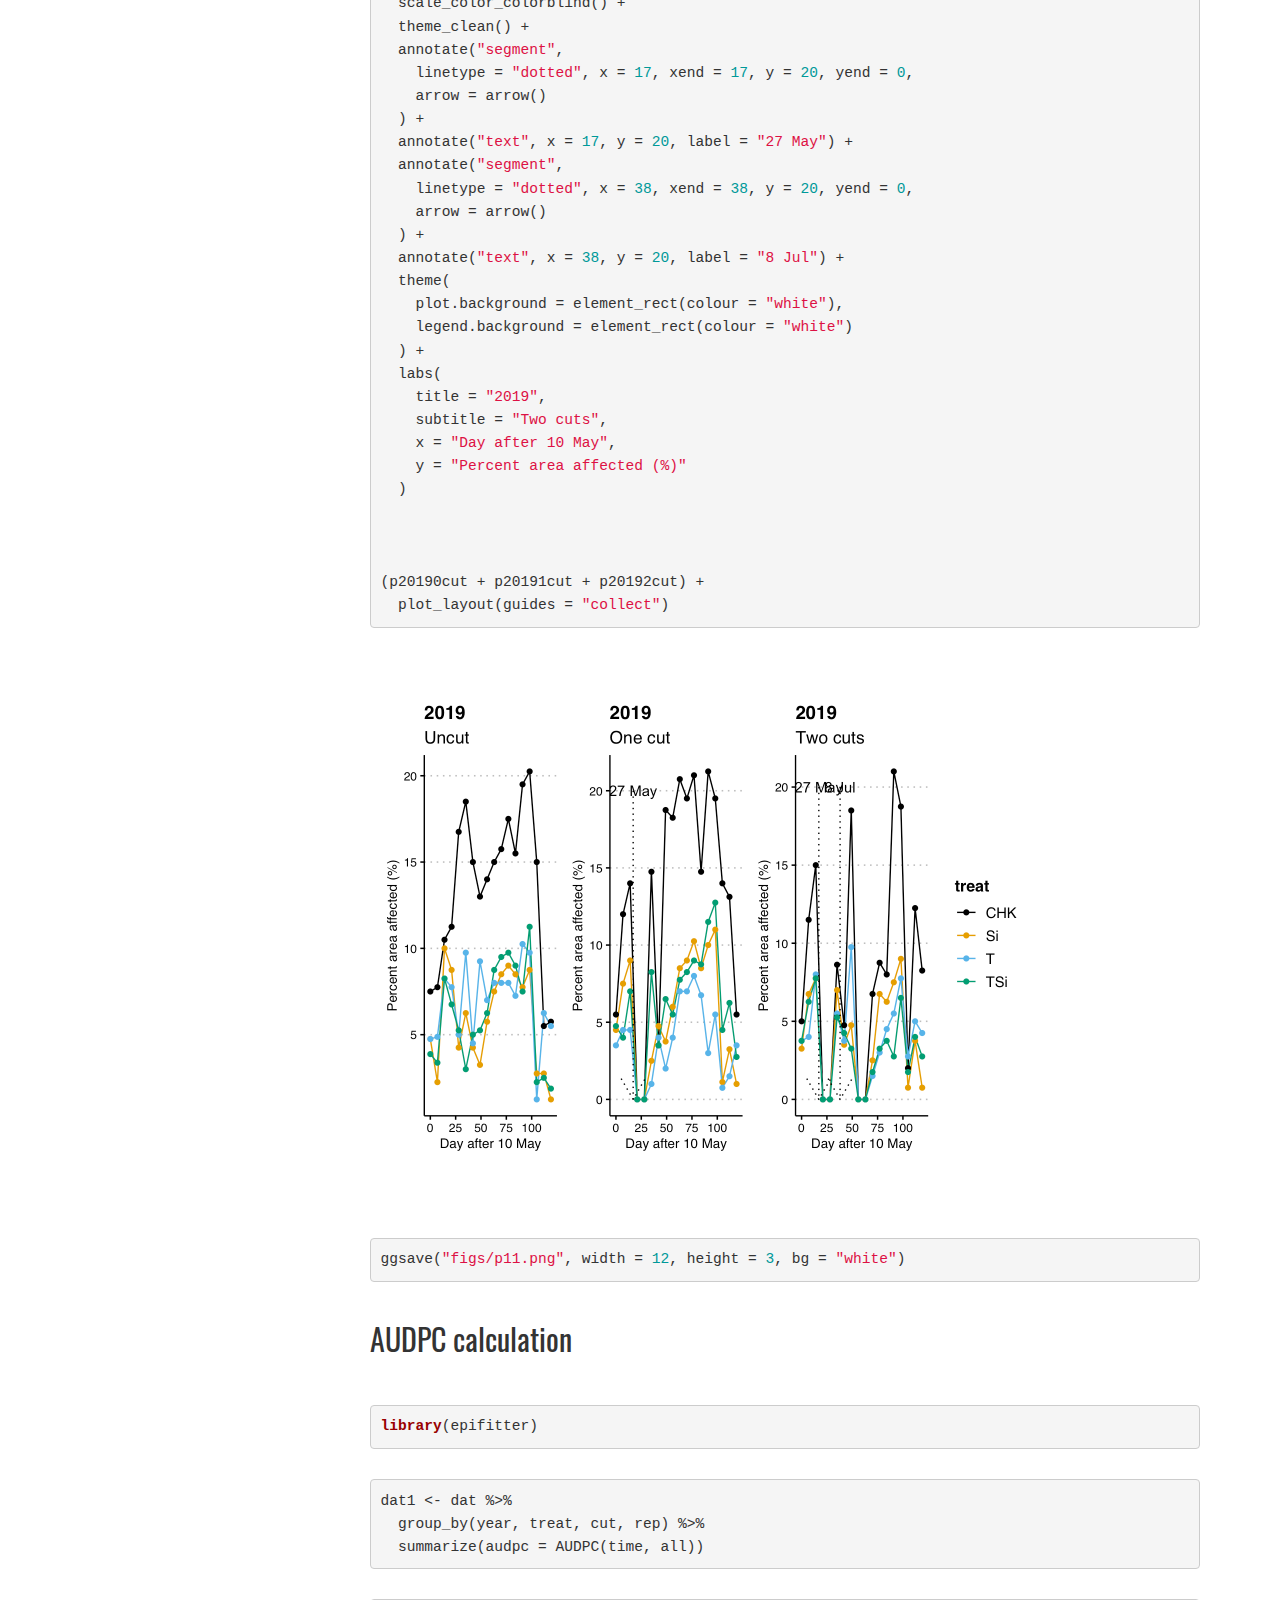
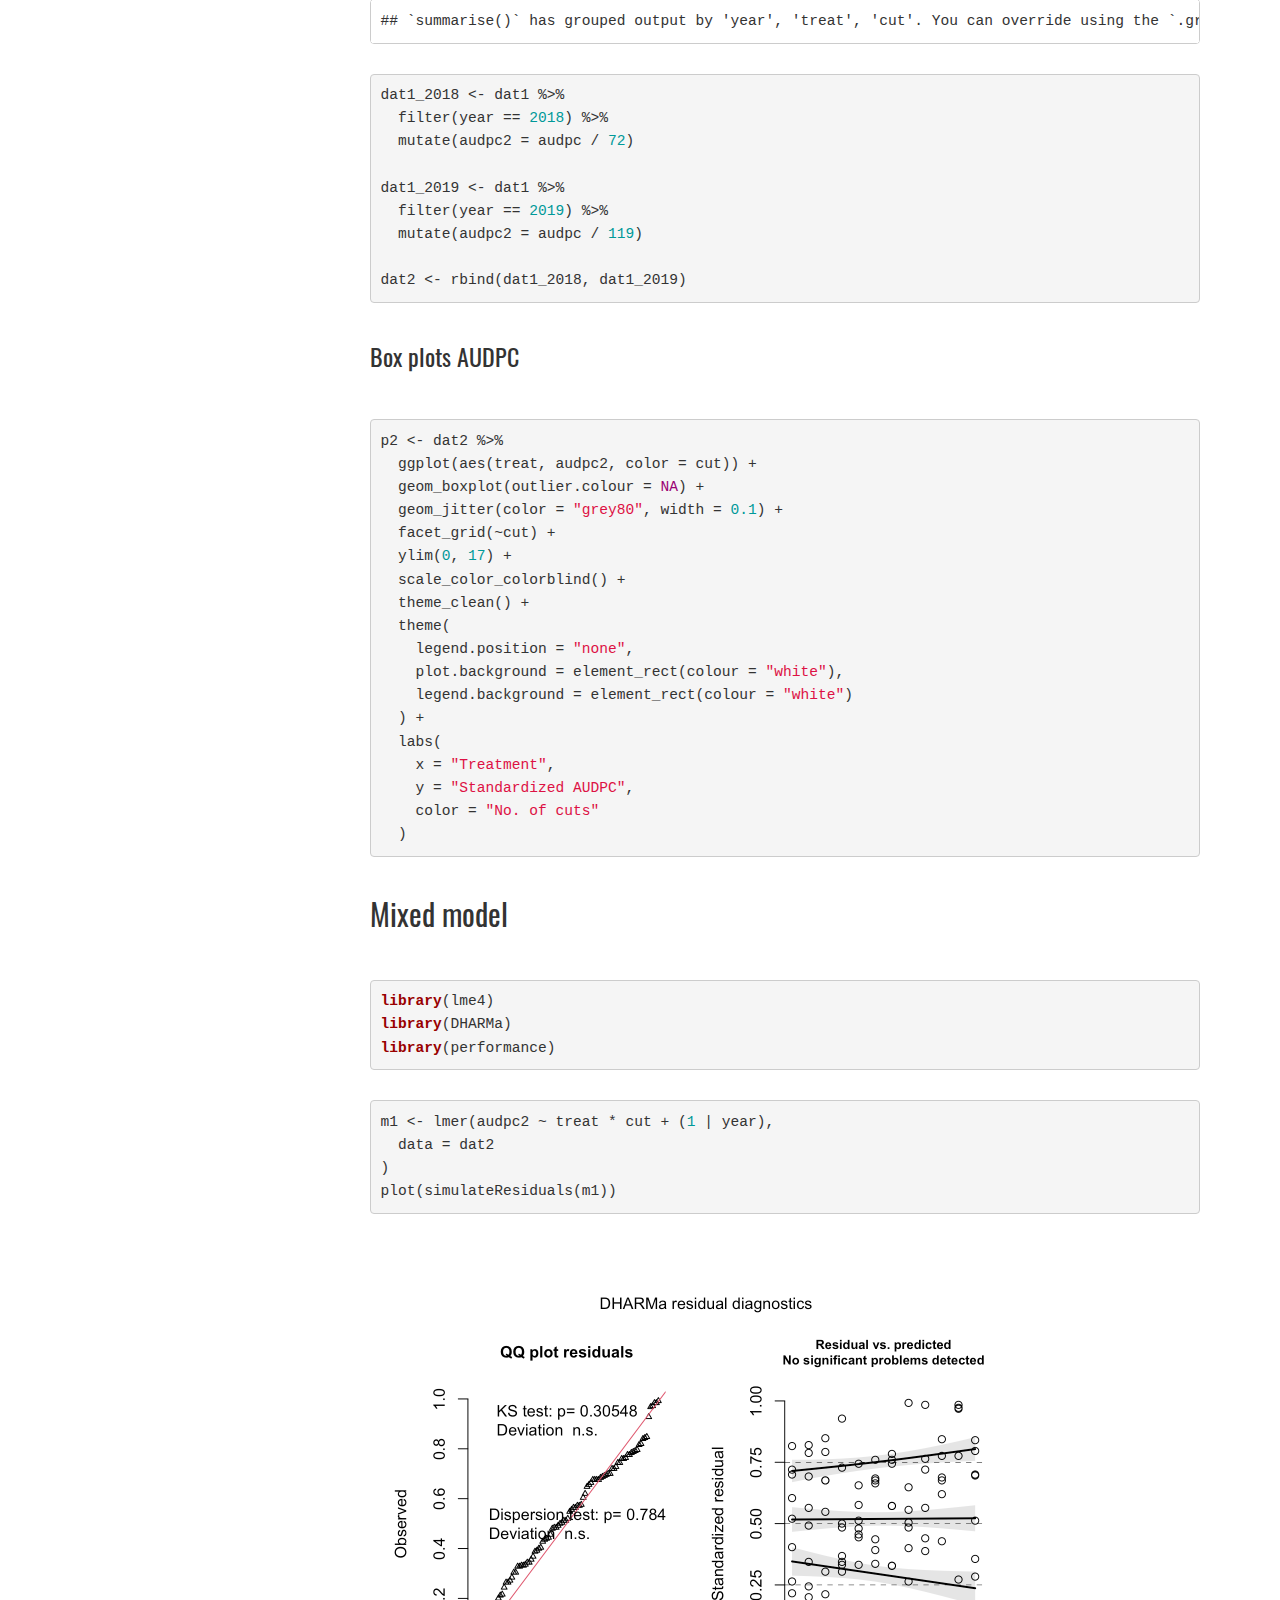
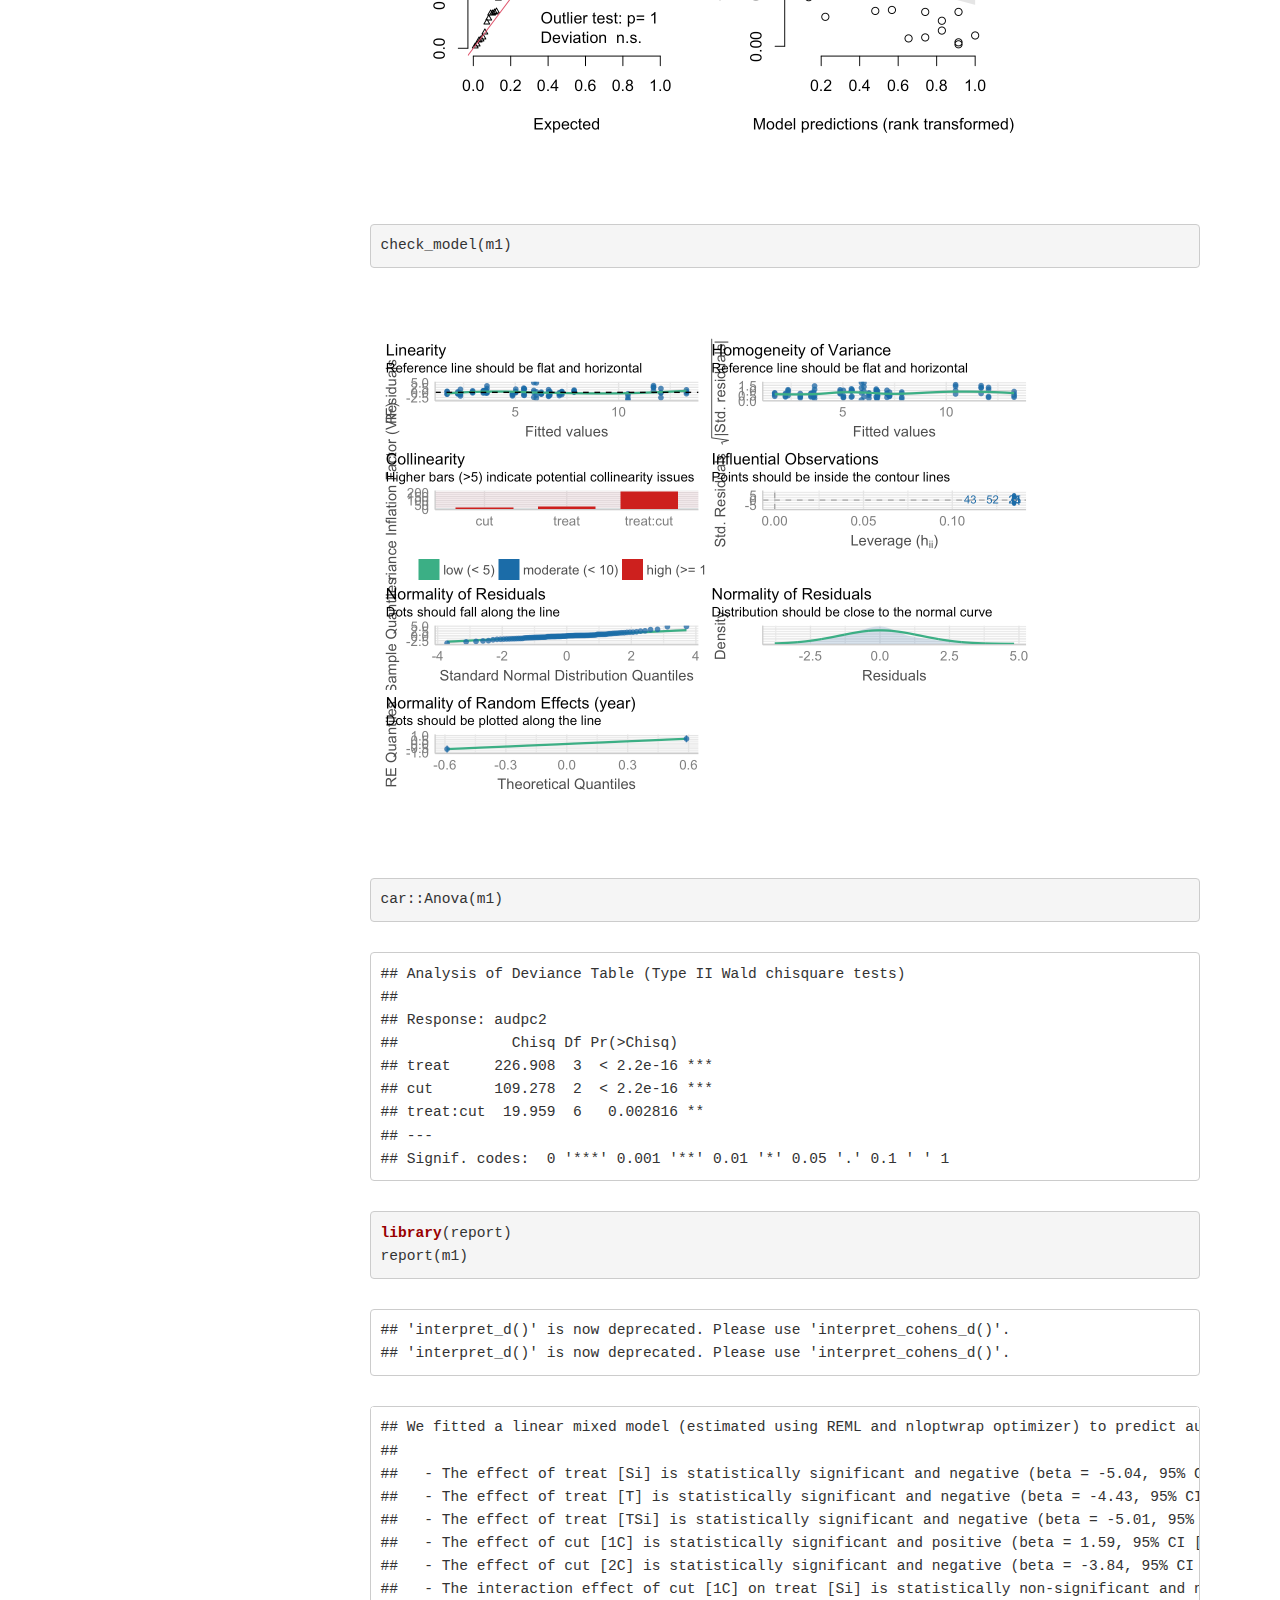
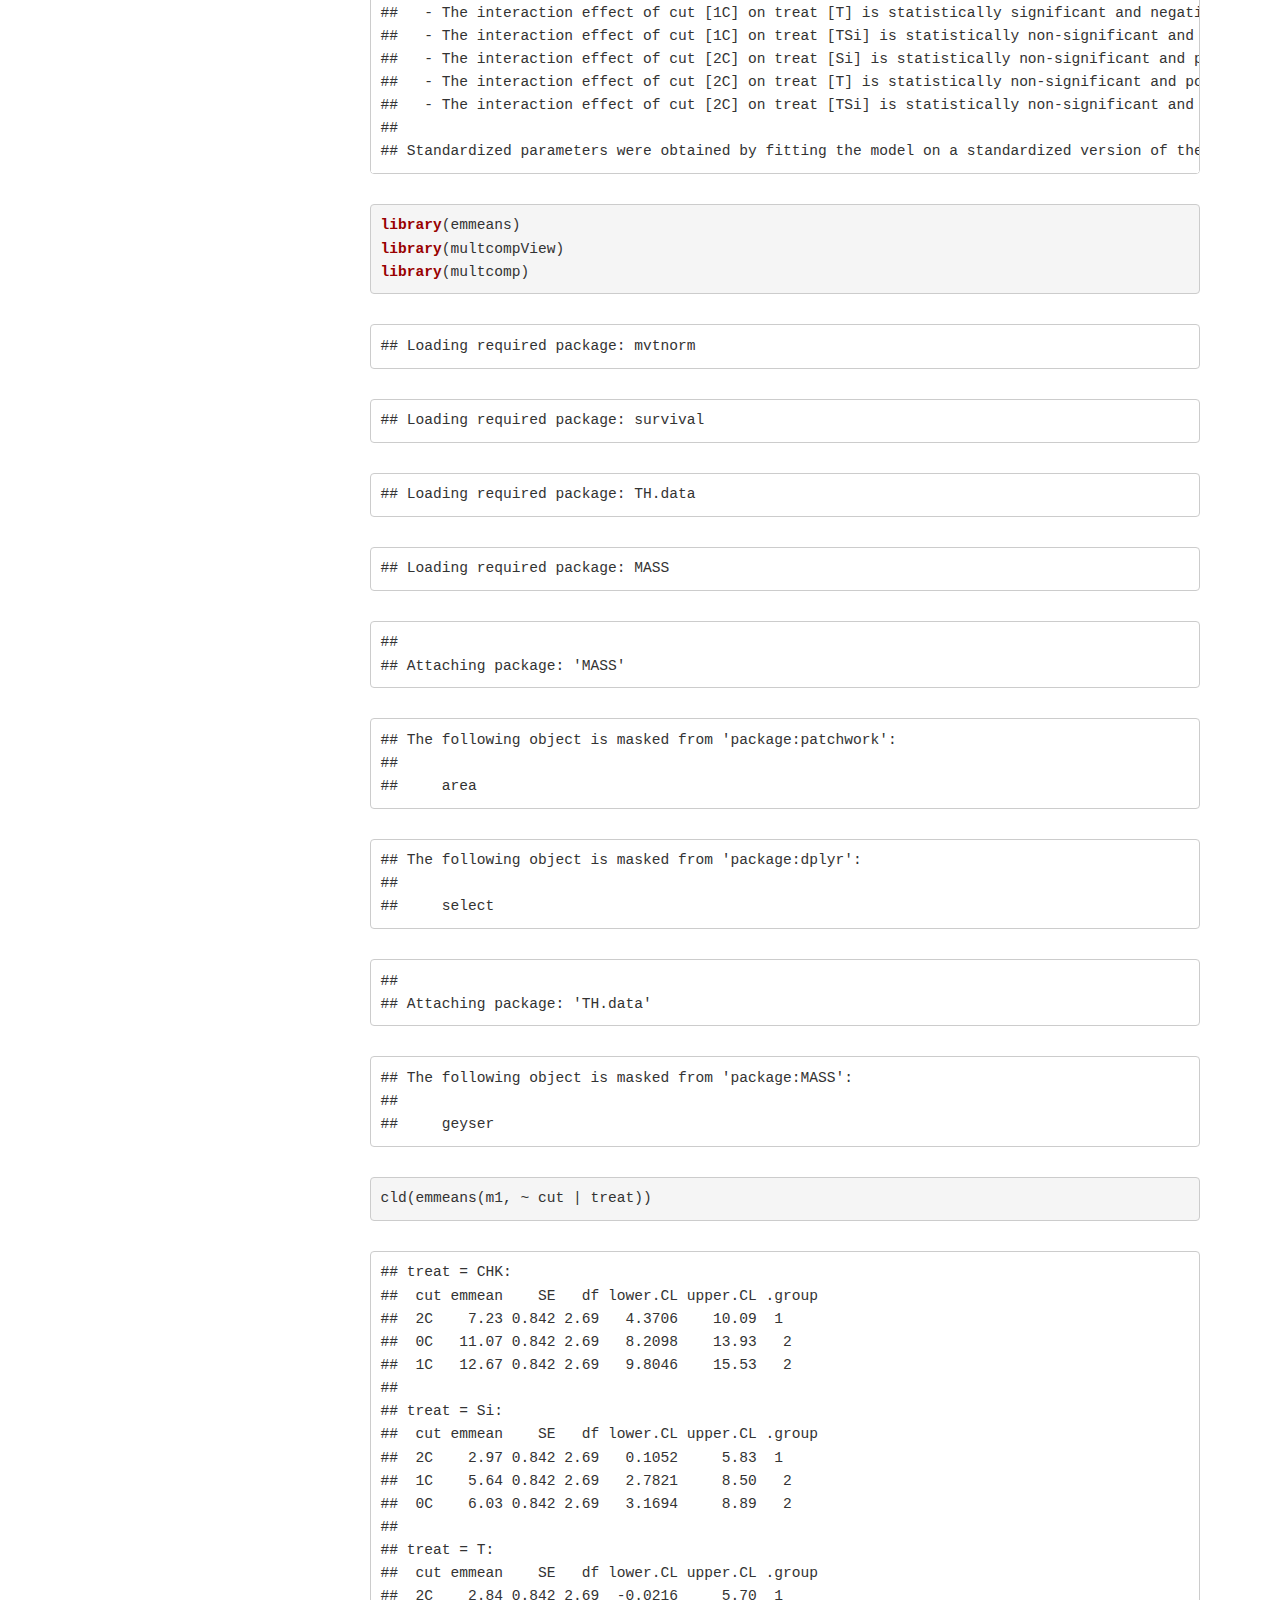
